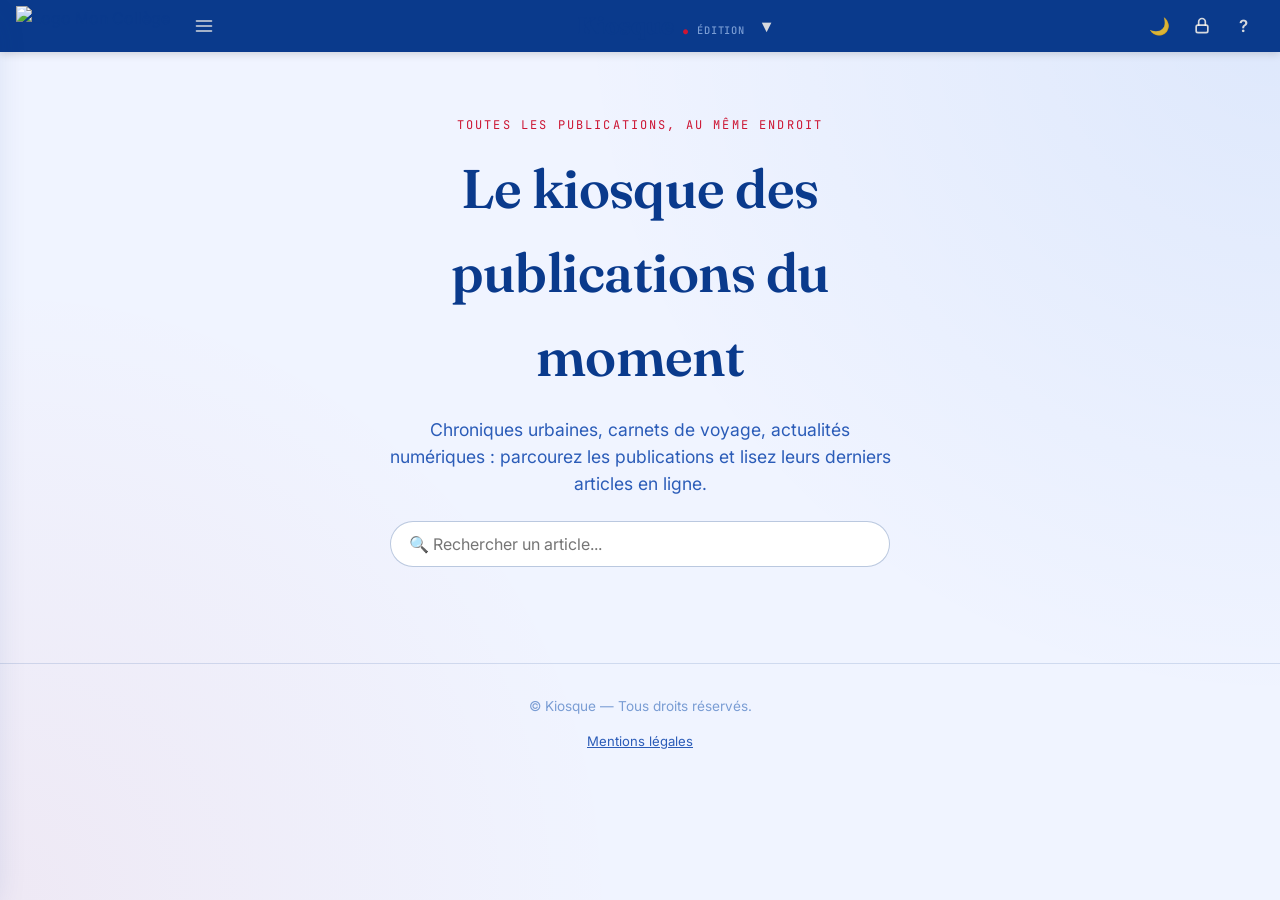
==== index.html @ 6151205d "Update index.html" ====
<!DOCTYPE html>
<html lang="fr">
<head>
  <meta charset="UTF-8">
  <meta name="viewport" content="width=device-width, initial-scale=1.0">
  <title>Kiosque — toutes les publications</title>
  <meta name="description" content="Le kiosque rassemble toutes les publications du moment, avec un espace de rédaction complet.">

  <!-- PWA Manifest (inline) -->
  <link rel="manifest" href="[data-uri]">
  <meta name="theme-color" content="#0A3A8C">
  <meta name="mobile-web-app-capable" content="yes">
  <meta name="apple-mobile-web-app-capable" content="yes">
  <meta name="apple-mobile-web-app-status-bar-style" content="black-translucent">
  <meta name="apple-mobile-web-app-title" content="Kiosque">
  <link rel="apple-touch-icon" href="data:image/svg+xml,<svg xmlns='http://www.w3.org/2000/svg' viewBox='0 0 180 180'><rect width='180' height='180' rx='30' fill='%230A3A8C'/><text y='125' x='90' font-size='100' text-anchor='middle'>📰</text></svg>">

  <!-- Quill (éditeur WYSIWYG) -->
  <script src="https://cdn.quilljs.com/1.3.7/quill.min.js"></script>
  <!-- Firebase -->
  <script src="https://www.gstatic.com/firebasejs/9.23.0/firebase-app-compat.js"></script>
  <script src="https://www.gstatic.com/firebasejs/9.23.0/firebase-firestore-compat.js"></script>

  <style>
    /* ===== STYLES COMPLETS (avec mode sombre) ===== */
    @import url('https://fonts.googleapis.com/css2?family=Fraunces:opsz,wght@9..144,400..700&family=Inter:wght@400;500;600;700&family=JetBrains+Mono:wght@400;500&display=swap');

    :root {
      --paper: #F0F4FF;
      --paper-light: #FFFFFF;
      --ink: #0A3A8C;
      --ink-soft: #2B5CB8;
      --ink-faint: #7A9DD4;
      --rust: #CC1533;
      --rust-dark: #A00F25;
      --gold: #0056D6;
      --green: #1A7A40;
      --lien-presse: #0A3A8C;
      --line: rgba(10,58,140,0.14);
      --line-strong: rgba(10,58,140,0.28);
      --shadow-color: rgba(10,58,140,0.15);
      --stamp-brouillon: #5A6A8A;
      --stamp-avalider: #C07000;
      --stamp-apublier: #0056D6;
      --stamp-enligne: #1A7A40;
      --stamp-horsligne: #7A9DD4;
      --stamp-asupprimer: #CC1533;
      --font-display: 'Fraunces','Georgia',serif;
      --font-body: 'Inter',-apple-system,'Segoe UI',sans-serif;
      --font-mono: 'JetBrains Mono','Courier New',monospace;
      --sp-1: 4px; --sp-2: 8px; --sp-3: 12px; --sp-4: 16px; --sp-5: 24px; --sp-6: 32px; --sp-7: 48px; --sp-8: 64px;
      --radius-s: 6px; --radius-m: 12px; --radius-l: 20px;
      --shadow-card: 0 2px 6px var(--shadow-color), 0 10px 24px -12px var(--shadow-color);
      --shadow-pop: 0 12px 32px -8px var(--shadow-color);
      --max-width: 1180px;
      --transition: 160ms ease;
      --maintenance-bg: #0A3A8C;
      --maintenance-color: #FFFFFF;
      --maintenance-font-size: 2rem;
      --maintenance-title: 'Kiosque — Maintenance';
      --maintenance-message: 'Le site est temporairement en maintenance. Revenez bientôt !';
    }

    /* Mode sombre automatique via media query */
    @media (prefers-color-scheme: dark) {
      :root:not(.mode-clair) {
        --paper: #1A1F2E;
        --paper-light: #242A3A;
        --ink: #E8EDF5;
        --ink-soft: #A0B0CC;
        --ink-faint: #6A7A94;
        --line: rgba(200,210,230,0.15);
        --line-strong: rgba(200,210,230,0.3);
        --shadow-color: rgba(0,0,0,0.4);
      }
    }
    /* Classes de bascule manuelle */
    .mode-clair { /* force le mode clair */ }
    .mode-sombre {
      --paper: #1A1F2E;
      --paper-light: #242A3A;
      --ink: #E8EDF5;
      --ink-soft: #A0B0CC;
      --ink-faint: #6A7A94;
      --line: rgba(200,210,230,0.15);
      --line-strong: rgba(200,210,230,0.3);
      --shadow-color: rgba(0,0,0,0.4);
    }

    /* ===== STYLES GÉNÉRAUX (inchangés) ===== */
    * { box-sizing: border-box; }
    html, body { margin:0; padding:0; }
    html { font-size:16px; scroll-behavior:smooth; }
    body {
      font-family: var(--font-body);
      background: var(--paper);
      color: var(--ink);
      line-height:1.55;
      -webkit-font-smoothing:antialiased;
      min-height:100vh;
      background-image: radial-gradient(circle at 100% 0%, rgba(0,86,214,0.08), transparent 45%),
                        radial-gradient(circle at 0% 100%, rgba(204,21,51,0.05), transparent 40%);
      background-attachment:fixed;
    }
    h1,h2,h3,h4 { font-family:var(--font-display); color:var(--ink); margin:0 0 var(--sp-3); font-weight:600; letter-spacing:-0.01em; }
    p { margin:0 0 var(--sp-3); }
    a { color:var(--rust); text-decoration:none; }
    a:hover { text-decoration:underline; }
    ul,ol { padding-left:1.2em; }
    img { max-width:100%; display:block; }
    button,input,textarea,select { font-family:inherit; font-size:1rem; color:inherit; }
    a:focus-visible, button:focus-visible, input:focus-visible, textarea:focus-visible, select:focus-visible, [tabindex]:focus-visible {
      outline:3px solid var(--gold);
      outline-offset:2px;
      border-radius:var(--radius-s);
    }
    @media (prefers-reduced-motion:reduce) {
      *, *::before, *::after { animation-duration:0.001ms !important; transition-duration:0.001ms !important; scroll-behavior:auto !important; }
    }
    .conteneur { max-width:var(--max-width); margin:0 auto; padding:0 var(--sp-5); }
    .visually-hidden { position:absolute !important; width:1px; height:1px; overflow:hidden; clip:rect(0 0 0 0); white-space:nowrap; }

    /* ===== EN-TÊTE ===== */
    .entete { border-bottom:1px solid var(--line); background:var(--paper-light); position:sticky; top:0; z-index:20; }
    .entete .conteneur { display:flex; align-items:center; justify-content:space-between; padding-top:var(--sp-4); padding-bottom:var(--sp-4); gap:var(--sp-4); }
    .logo { display:flex; align-items:baseline; gap:var(--sp-2); font-family:var(--font-display); font-size:1.5rem; font-weight:700; color:var(--ink); }
    .logo .logo-point { color:var(--rust); }
    .logo small { font-family:var(--font-mono); font-size:0.65rem; letter-spacing:0.08em; color:var(--ink-faint); text-transform:uppercase; font-weight:500; }
    .nav-public { display:flex; align-items:center; gap:var(--sp-5); }
    .nav-public a { color:var(--ink-soft); font-weight:500; font-size:0.95rem; }
    .nav-public a:hover { color:var(--rust); text-decoration:none; }

    /* ===== BOUTONS ===== */
    .btn {
      display:inline-flex; align-items:center; justify-content:center; gap:var(--sp-2);
      font-family:var(--font-body); font-weight:600; font-size:0.92rem;
      padding:10px 20px; border-radius:var(--radius-s); border:1px solid transparent;
      cursor:pointer; transition:transform var(--transition), box-shadow var(--transition), background var(--transition), color var(--transition);
      white-space:nowrap;
    }
    .btn:active { transform:translateY(1px); }
    .btn-primaire { background:var(--ink); color:var(--paper-light); }
    .btn-primaire:hover { background:#142036; box-shadow:var(--shadow-card); }
    .btn-accent { background:var(--rust); color:#fff; }
    .btn-accent:hover { background:var(--rust-dark); box-shadow:var(--shadow-card); }
    .btn-succes { background:var(--green); color:#fff; }
    .btn-succes:hover { filter:brightness(1.08); box-shadow:var(--shadow-card); }
    .btn-fantome { background:transparent; color:var(--ink); border-color:var(--line-strong); }
    .btn-fantome:hover { background:rgba(27,42,65,0.06); }
    .btn-danger { background:transparent; color:var(--rust); border-color:rgba(140,47,57,0.4); }
    .btn-danger:hover { background:rgba(140,47,57,0.08); }
    .btn-petit { padding:6px 14px; font-size:0.82rem; }
    .btn:disabled { opacity:0.5; cursor:not-allowed; }
    .btn-icone { padding:8px; border-radius:50%; background:transparent; border:1px solid var(--line-strong); color:var(--ink-soft); line-height:0; }
    .btn-icone:hover { background:rgba(27,42,65,0.06); }

    /* ===== TAMPONS STATUT ===== */
    .tampon {
      display:inline-flex; align-items:center; font-family:var(--font-body); font-size:0.78rem; font-weight:500;
      padding:3px 13px; border-radius:999px; border:1.5px solid currentColor;
      background:color-mix(in srgb, currentColor 8%, transparent); white-space:nowrap; line-height:1.4;
    }
    .tampon[data-statut="Brouillon"]   { color:var(--stamp-brouillon); }
    .tampon[data-statut="À valider"]   { color:var(--stamp-avalider); }
    .tampon[data-statut="À publier"]   { color:var(--stamp-apublier); }
    .tampon[data-statut="En ligne"]    { color:var(--stamp-enligne); }
    .tampon[data-statut="Hors ligne"]  { color:var(--stamp-horsligne); }
    .tampon[data-statut="À supprimer"] { color:var(--stamp-asupprimer); }

    /* ===== BANDEAU SUPÉRIEUR ===== */
    .barre-superieure {
      background:var(--ink);
      display:flex; align-items:center; justify-content:space-between;
      padding:6px var(--sp-4);
      position:sticky; top:0; z-index:300;
      box-shadow:0 2px 8px rgba(0,0,0,0.15);
    }
    .barre-superieure-gauche, .barre-superieure-centre, .barre-superieure-droite {
      display:flex; align-items:center; gap:2px;
    }
    .barre-superieure-centre { position:relative; }
    .icone-barre {
      background:transparent; border:none; color:rgba(251,246,236,0.85);
      width:40px; height:40px; display:inline-flex; align-items:center; justify-content:center;
      border-radius:var(--radius-s); cursor:pointer; font-size:1.05rem; font-weight:600; flex-shrink:0;
      transition:background var(--transition), color var(--transition);
    }
    .icone-barre:hover { background:rgba(251,246,236,0.14); color:#fff; }
    .icone-barre svg { width:20px; height:20px; stroke:currentColor; fill:none; stroke-width:2; stroke-linecap:round; stroke-linejoin:round; }

    .menu-deroulant-superieur {
      display:none;
      position:absolute; top:calc(100% + 8px); left:50%; transform:translateX(-50%);
      background:var(--paper-light); color:var(--ink);
      border-radius:var(--radius-m); box-shadow:var(--shadow-pop);
      border:1px solid var(--line); padding:var(--sp-2); min-width:230px; z-index:350;
    }
    .menu-deroulant-superieur.ouvert { display:block; }
    .menu-deroulant-superieur a, .menu-deroulant-superieur button {
      display:block; width:100%; text-align:left; background:none; border:none;
      padding:9px 12px; border-radius:var(--radius-s); font-size:0.88rem; font-weight:500;
      color:var(--ink); cursor:pointer; text-decoration:none;
    }
    .menu-deroulant-superieur a:hover, .menu-deroulant-superieur button:hover { background:rgba(27,42,65,0.06); text-decoration:none; }
    .menu-deroulant-superieur .separateur-menu { border-top:1px solid var(--line); margin:var(--sp-2) 4px; }
    .menu-deroulant-superieur[hidden] { display:none !important; }
    .panneau-aide-superieur { right:0; left:auto; transform:none; max-width:260px; }
    .panneau-aide-superieur p { margin:0; padding:8px 10px; font-size:0.85rem; color:var(--ink-soft); line-height:1.5; }
    .panneau-aide-superieur strong { color:var(--ink); }

    /* ===== PAGE ACCUEIL ===== */
    .hero { padding:var(--sp-8) 0 var(--sp-7); text-align:center; }
    .hero .eyebrow { font-family:var(--font-mono); font-size:0.75rem; letter-spacing:0.18em; text-transform:uppercase; color:var(--rust); margin-bottom:var(--sp-3); }
    .hero h1 { font-size:clamp(2.2rem,5vw,3.4rem); max-width:14ch; margin:0 auto var(--sp-4); }
    .hero p.lead { max-width:46ch; margin:0 auto; color:var(--ink-soft); font-size:1.1rem; }
    .recherche-accueil { margin-top:var(--sp-5); max-width:500px; margin-left:auto; margin-right:auto; }
    .recherche-accueil input {
      width:100%; padding:12px 18px; border-radius:999px; border:1.5px solid var(--line-strong);
      background:var(--paper-light); font-size:1rem; color:var(--ink);
    }

    /* ===== LISTE D'ARTICLES (grille 2 colonnes) ===== */
    .liste-articles-accueil {
      display:grid;
      grid-template-columns:1fr 1fr;
      gap:var(--sp-4);
      margin-bottom:var(--sp-5);
    }
    @media (max-width:768px) {
      .liste-articles-accueil {
        grid-template-columns:1fr;
        gap:var(--sp-3);
      }
    }
    .article-item-accueil {
      background:var(--paper-light);
      border:1px solid var(--line);
      border-radius:var(--radius-m);
      padding:var(--sp-4);
      display:flex;
      flex-direction:column;
      gap:var(--sp-3);
      transition:transform var(--transition), box-shadow var(--transition), border-color var(--transition);
      text-decoration:none;
      color:inherit;
    }
    .article-item-accueil:hover {
      transform:translateY(-2px);
      box-shadow:var(--shadow-card);
      border-color:var(--line-strong);
    }
    .article-item-accueil .article-image {
      width:100%;
      aspect-ratio:16/9;
      border-radius:var(--radius-s);
      overflow:hidden;
      background:var(--paper);
      display:flex;
      align-items:center;
      justify-content:center;
    }
    .article-item-accueil .article-image img {
      width:100%;
      height:100%;
      object-fit:cover;
      display:block;
    }
    .article-item-accueil .article-image:empty {
      display:none;
    }
    .article-item-accueil .article-info {
      flex:1;
    }
    .article-item-accueil .article-info .titre {
      font-family:var(--font-display);
      font-size:1.15rem;
      font-weight:600;
      margin:0 0 var(--sp-1);
      color:var(--ink);
    }
    .article-item-accueil .article-info .meta {
      font-size:0.82rem;
      color:var(--ink-faint);
      display:flex;
      flex-wrap:wrap;
      gap:var(--sp-2);
      margin-bottom:var(--sp-1);
    }
    .article-item-accueil .article-info .meta span {
      display:inline-block;
    }
    .article-item-accueil .article-info .extrait {
      color:var(--ink-soft);
      font-size:0.9rem;
      margin-top:var(--sp-1);
    }

    /* Pagination */
    .pagination-container {
      display:flex;
      align-items:center;
      justify-content:center;
      gap:var(--sp-3);
      flex-wrap:wrap;
      margin-top:var(--sp-5);
      padding:var(--sp-3) 0;
    }
    .pagination-container button {
      min-width:36px;
      height:36px;
      border:1px solid var(--line-strong);
      border-radius:var(--radius-s);
      background:transparent;
      color:var(--ink-soft);
      font-weight:500;
      cursor:pointer;
      transition:background var(--transition), color var(--transition), border-color var(--transition);
      font-size:0.9rem;
    }
    .pagination-container button:hover:not(:disabled) {
      background:var(--ink);
      color:var(--paper-light);
      border-color:var(--ink);
    }
    .pagination-container button.actif {
      background:var(--ink);
      color:var(--paper-light);
      border-color:var(--ink);
    }
    .pagination-container button:disabled {
      opacity:0.4;
      cursor:not-allowed;
    }

    /* ===== PAGE ARTICLE ===== */
    .page-article {
      padding:var(--sp-7) 0;
    }
    .page-article .fil-ariane {
      font-family:var(--font-mono);
      font-size:0.78rem;
      color:var(--ink-faint);
      margin-bottom:var(--sp-5);
    }
    .page-article .fil-ariane a {
      color:var(--ink-soft);
    }
    .page-article .article-detail {
      background:var(--paper-light);
      border:1px solid var(--line);
      border-radius:var(--radius-l);
      padding:var(--sp-7);
    }
    .page-article .article-detail h1 {
      font-size:clamp(2rem,4vw,2.8rem);
      margin-bottom:var(--sp-3);
    }
    .page-article .article-detail .meta-detail {
      font-family:var(--font-mono);
      font-size:0.85rem;
      color:var(--ink-faint);
      margin-bottom:var(--sp-4);
    }
    .page-article .article-detail .illustration {
      margin-bottom:var(--sp-5);
      border-radius:var(--radius-m);
      overflow:hidden;
      border:1px solid var(--line);
    }
    .page-article .article-detail .illustration img {
      width:100%;
      display:block;
    }
    .page-article .article-detail .resume {
      font-style:italic;
      color:var(--ink-soft);
      border-left:3px solid var(--gold);
      padding-left:var(--sp-3);
      margin:0 0 var(--sp-5);
      font-size:1.1rem;
    }
    .page-article .article-detail .contenu {
      color:var(--ink);
    }
    .page-article .article-detail .contenu p {
      margin:0 0 var(--sp-3);
    }
    .page-article .article-detail .contenu img {
      max-width:100%;
      border-radius:var(--radius-s);
      margin:var(--sp-3) 0;
    }
    .page-article .article-detail .pieces {
      margin-top:var(--sp-5);
      display:flex;
      flex-wrap:wrap;
      gap:var(--sp-2);
    }
    .page-article .article-detail .pieces a {
      display:inline-flex;
      align-items:center;
      gap:6px;
      font-size:0.85rem;
      padding:6px 14px;
      border:1px solid var(--line-strong);
      border-radius:var(--radius-s);
      color:var(--ink-soft);
      text-decoration:none;
    }
    .page-article .article-detail .pieces a:hover {
      border-color:var(--ink);
      color:var(--ink);
      background:rgba(27,42,65,0.04);
    }
    .page-article .btn-retour {
      margin-bottom:var(--sp-5);
    }

    /* Auteur info dans l'article */
    .auteur-info {
      display:flex; align-items:center; gap:var(--sp-3); margin-bottom:var(--sp-4);
    }
    .auteur-info img {
      width:40px; height:40px; border-radius:50%; object-fit:cover; border:2px solid var(--line-strong);
    }
    .auteur-info .nom { font-weight:600; }
    .auteur-info .bio { font-size:0.85rem; color:var(--ink-soft); }

    /* ===== PAGE BLOG (liste d'articles avec liens vers page article) ===== */
    .entete-blog { padding:var(--sp-7) 0 var(--sp-6); border-bottom:1px solid var(--line); }
    .fil-ariane { font-family:var(--font-mono); font-size:0.78rem; color:var(--ink-faint); margin-bottom:var(--sp-4); }
    .fil-ariane a { color:var(--ink-soft); }
    .entete-blog h1 { font-size:clamp(1.8rem,4vw,2.6rem); margin-bottom:var(--sp-2); }
    .entete-blog .desc-blog { color:var(--ink-soft); max-width:60ch; font-size:1.05rem; }
    .barre-outils-blog {
      display:flex; align-items:center; justify-content:space-between; gap:var(--sp-4);
      flex-wrap:wrap; padding:var(--sp-5) 0;
    }
    .barre-filtres { display:flex; flex-wrap:wrap; gap:var(--sp-2); }
    .filtre-puce {
      font-family:var(--font-mono); font-size:0.78rem; padding:7px 14px; border-radius:999px;
      border:1.5px solid var(--line-strong); background:transparent; cursor:pointer; color:var(--ink-soft);
      transition:background var(--transition), color var(--transition), border-color var(--transition);
    }
    .filtre-puce:hover { border-color:var(--ink); }
    .filtre-puce.actif { background:var(--ink); color:var(--paper-light); border-color:var(--ink); }

    .liste-articles-blog {
      display:grid;
      grid-template-columns:1fr 1fr;
      gap:var(--sp-4);
      margin-bottom:var(--sp-5);
    }
    @media (max-width:768px) {
      .liste-articles-blog {
        grid-template-columns:1fr;
        gap:var(--sp-3);
      }
    }
    .article-blog-card {
      background:var(--paper-light);
      border:1px solid var(--line);
      border-radius:var(--radius-m);
      padding:var(--sp-4);
      display:flex;
      flex-direction:column;
      gap:var(--sp-3);
      transition:transform var(--transition), box-shadow var(--transition), border-color var(--transition);
      text-decoration:none;
      color:inherit;
    }
    .article-blog-card:hover {
      transform:translateY(-2px);
      box-shadow:var(--shadow-card);
      border-color:var(--line-strong);
    }
    .article-blog-card .article-image {
      width:100%;
      aspect-ratio:16/9;
      border-radius:var(--radius-s);
      overflow:hidden;
      background:var(--paper);
    }
    .article-blog-card .article-image img {
      width:100%;
      height:100%;
      object-fit:cover;
      display:block;
    }
    .article-blog-card .article-image:empty {
      display:none;
    }
    .article-blog-card .article-info .titre {
      font-family:var(--font-display);
      font-size:1.15rem;
      font-weight:600;
      margin:0 0 var(--sp-1);
      color:var(--ink);
    }
    .article-blog-card .article-info .meta {
      font-size:0.82rem;
      color:var(--ink-faint);
      display:flex;
      flex-wrap:wrap;
      gap:var(--sp-2);
    }
    .article-blog-card .article-info .meta span {
      display:inline-block;
    }
    .article-blog-card .article-info .extrait {
      color:var(--ink-soft);
      font-size:0.9rem;
      margin-top:var(--sp-1);
    }

    /* ===== VOLET LATÉRAL ===== */
    .volet-lateral {
      position:fixed; top:0; left:0; width:320px; max-width:80vw; height:100%;
      background:var(--paper-light); box-shadow:var(--shadow-pop);
      transform:translateX(-100%); transition:transform 0.3s ease;
      z-index:500; padding:var(--sp-6) var(--sp-5); overflow-y:auto;
    }
    .volet-lateral.ouvert { transform:translateX(0); }
    .volet-lateral .fermer-volet { background:none; border:none; font-size:1.8rem; position:absolute; top:var(--sp-3); right:var(--sp-3); cursor:pointer; color:var(--ink-faint); }
    .volet-lateral .fermer-volet:hover { color:var(--ink); }
    .volet-lateral h2 { margin-bottom:var(--sp-5); }
    .volet-lateral .liste-rubriques { list-style:none; padding:0; margin:0; }
    .volet-lateral .liste-rubriques li { margin-bottom:var(--sp-4); }
    .volet-lateral .liste-rubriques .nom-rubrique { font-weight:600; font-family:var(--font-display); font-size:1.1rem; margin-bottom:var(--sp-2); }
    .volet-lateral .liste-rubriques .sous-liste { list-style:none; padding-left:var(--sp-3); }
    .volet-lateral .liste-rubriques .sous-liste li { padding:var(--sp-2) 0; border-bottom:1px solid var(--line); }
    .volet-lateral .liste-rubriques .sous-liste li:last-child { border-bottom:none; }
    .volet-lateral .liste-rubriques .sous-liste a { color:var(--ink-soft); }
    .volet-lateral .liste-rubriques .sous-liste a:hover { color:var(--rust); text-decoration:none; }
    .volet-lateral .aucune-pub { color:var(--ink-faint); font-style:italic; }
    .fond-volet { position:fixed; inset:0; background:rgba(0,0,0,0.3); z-index:499; display:none; }
    .fond-volet.visible { display:block; }

    /* ===== LOGIN ===== */
    .scene-connexion { min-height:100vh; display:flex; align-items:center; justify-content:center; padding:var(--sp-5); }
    .carte-pass {
      width:100%; max-width:420px; background:var(--paper-light); border:1px solid var(--line);
      border-radius:var(--radius-l); padding:var(--sp-7) var(--sp-6); box-shadow:var(--shadow-pop); position:relative;
    }
    .carte-pass .logo { justify-content:center; margin-bottom:var(--sp-2); }
    .carte-pass .sous-titre { text-align:center; color:var(--ink-soft); font-size:0.92rem; margin-bottom:var(--sp-6); }
    .champ { margin-bottom:var(--sp-4); }
    .champ label { display:block; font-size:0.82rem; font-weight:600; margin-bottom:var(--sp-2); color:var(--ink-soft); }
    .champ input, .champ textarea, .champ select {
      width:100%; padding:11px 14px; border:1.5px solid var(--line-strong); border-radius:var(--radius-s);
      background:#fff; transition:border-color var(--transition);
    }
    .champ input:focus, .champ textarea:focus, .champ select:focus { border-color:var(--gold); }
    .champ-aide { font-size:0.78rem; color:var(--ink-faint); margin-top:var(--sp-1); }
    .carte-pass .btn { width:100%; margin-top:var(--sp-2); }
    .message-erreur {
      background:rgba(140,47,57,0.08); border:1px solid rgba(140,47,57,0.35);
      color:var(--rust-dark); border-radius:var(--radius-s); padding:var(--sp-3) var(--sp-4);
      font-size:0.88rem; margin-bottom:var(--sp-4); display:none;
    }
    .message-erreur.visible { display:block; }

    /* ===== ADMIN ===== */
    .app-admin { display:grid; grid-template-columns:240px 1fr; min-height:100vh; }
    .barre-laterale {
      background:var(--ink); color:var(--paper-light); padding:var(--sp-5) var(--sp-4);
      display:flex; flex-direction:column; position:sticky; top:52px; height:calc(100vh - 52px);
    }
    .barre-laterale .logo { color:var(--paper-light); margin-bottom:var(--sp-7); }
    .barre-laterale .logo .logo-point { color:var(--gold); }
    .nav-admin {
      display:flex; flex-direction:column; gap:var(--sp-1); flex-grow:1;
    }
    .nav-admin button {
      display:flex; align-items:center; gap:var(--sp-3); text-align:left;
      background:transparent; border:none; color:rgba(251,246,236,0.75);
      padding:11px var(--sp-3); border-radius:var(--radius-s); font-size:0.92rem; font-weight:500;
      cursor:pointer; transition:background var(--transition), color var(--transition);
    }
    .nav-admin button:hover { background:rgba(251,246,236,0.08); color:#fff; }
    .nav-admin button.actif { background:rgba(176,141,87,0.18); color:var(--gold); }
    .nav-admin .puce { font-family:var(--font-mono); opacity:0.7; font-size:0.8rem; }
    .utilisateur-courant {
      border-top:1px solid rgba(251,246,236,0.15); padding-top:var(--sp-4); margin-top:var(--sp-4);
    }
    .utilisateur-courant .nom { font-weight:600; font-size:0.9rem; }
    .utilisateur-courant .role { font-family:var(--font-mono); font-size:0.72rem; color:var(--gold); text-transform:uppercase; letter-spacing:0.05em; }
    .utilisateur-courant button {
      margin-top:var(--sp-3); width:100%; background:transparent; border:1px solid rgba(251,246,236,0.25);
      color:rgba(251,246,236,0.85); padding:8px; border-radius:var(--radius-s); cursor:pointer; font-size:0.82rem;
      transition:background var(--transition);
    }
    .utilisateur-courant button:hover { background:rgba(251,246,236,0.1); }

    .contenu-admin { padding:var(--sp-6) var(--sp-7); max-width:1180px; }
    .entete-vue { display:flex; align-items:flex-start; justify-content:space-between; gap:var(--sp-4); margin-bottom:var(--sp-6); flex-wrap:wrap; }
    .entete-vue .eyebrow { font-family:var(--font-mono); font-size:0.72rem; letter-spacing:0.12em; text-transform:uppercase; color:var(--rust); }
    .entete-vue h1 { margin-bottom:var(--sp-1); }
    .entete-vue .sous-titre { color:var(--ink-soft); margin:0; }
    .vue-admin { display:none; }
    .vue-admin.actif { display:block; }

    .grille-stats { display:grid; grid-template-columns:repeat(4,1fr); gap:var(--sp-4); margin-bottom:var(--sp-6); }
    .carte-stat {
      background:var(--paper-light); border:1px solid var(--line); border-left:4px solid var(--ink);
      border-radius:var(--radius-m); padding:var(--sp-5);
    }
    .carte-stat:nth-child(1) { border-left-color:var(--ink); }
    .carte-stat:nth-child(2) { border-left-color:var(--rust); }
    .carte-stat:nth-child(3) { border-left-color:var(--stamp-brouillon); }
    .carte-stat:nth-child(4) { border-left-color:var(--green); }
    .carte-stat .valeur { font-family:var(--font-display); font-size:2.4rem; font-weight:700; line-height:1; }
    .carte-stat .libelle { font-size:0.85rem; color:var(--ink-soft); margin-top:var(--sp-2); }

    .grille-actions {
      display:grid; grid-template-columns:repeat(auto-fit, minmax(150px,1fr)); gap:var(--sp-3); margin-bottom:var(--sp-7);
    }
    .action-rapide {
      background:var(--paper-light); border:1px solid var(--line); border-radius:var(--radius-m);
      padding:var(--sp-4); display:flex; flex-direction:column; align-items:flex-start; gap:var(--sp-2);
      cursor:pointer; text-align:left; transition:transform var(--transition), box-shadow var(--transition), border-color var(--transition);
    }
    .action-rapide:hover { transform:translateY(-2px); box-shadow:var(--shadow-card); border-color:var(--gold); }
    .action-rapide .icone { font-size:1.4rem; }
    .action-rapide .libelle { font-weight:600; font-size:0.9rem; }

    .carte { background:var(--paper-light); border:1px solid var(--line); border-radius:var(--radius-m); padding:var(--sp-5); margin-bottom:var(--sp-5); }
    .carte-entete { display:flex; align-items:center; justify-content:space-between; gap:var(--sp-3); margin-bottom:var(--sp-4); flex-wrap:wrap; }
    .carte-entete h2 { margin:0; font-size:1.2rem; }

    .table-wrapper { overflow-x:auto; }
    table.table-donnees { width:100%; border-collapse:collapse; font-size:0.9rem; }
    table.table-donnees th {
      text-align:left; font-family:var(--font-mono); font-size:0.72rem; letter-spacing:0.06em; text-transform:uppercase;
      color:var(--ink-faint); padding:var(--sp-2) var(--sp-3); border-bottom:2px solid var(--ink);
    }
    table.table-donnees td { padding:var(--sp-3) var(--sp-3); border-bottom:1px solid var(--line); vertical-align:middle; }
    table.table-donnees tbody tr:hover { background:rgba(27,42,65,0.035); }
    .titre-cellule { font-weight:600; color:var(--ink); }
    .meta-cellule { font-family:var(--font-mono); font-size:0.78rem; color:var(--ink-faint); }
    .actions-cellule { display:flex; gap:var(--sp-1); justify-content:flex-end; flex-wrap:wrap; }
    .badge-role { display:inline-block; padding:3px 10px; border-radius:999px; font-size:0.74rem; font-weight:600; font-family:var(--font-mono); text-transform:uppercase; letter-spacing:0.04em; }
    .badge-role.role-admin { background:rgba(140,47,57,0.12); color:var(--rust-dark); }
    .badge-role.role-redacteur { background:rgba(63,107,79,0.12); color:var(--green); }
    .etiquette-vous { font-size:0.72rem; color:var(--ink-faint); font-style:italic; }

    .liste-blogs-admin { display:grid; gap:var(--sp-3); }
    .ligne-blog-admin {
      display:flex; align-items:center; justify-content:space-between; gap:var(--sp-4);
      padding:var(--sp-4); border:1px solid var(--line); border-radius:var(--radius-m); background:#fff; flex-wrap:wrap;
    }
    .ligne-blog-admin .infos h3 { margin-bottom:2px; font-size:1.05rem; }
    .ligne-blog-admin .infos p { margin:0; color:var(--ink-soft); font-size:0.88rem; }
    .ligne-blog-admin .infos .meta-cellule { margin-top:4px; display:block; }

    .barre-filtres-et-onglets {
      display:flex; align-items:flex-start; justify-content:space-between; gap:var(--sp-4); flex-wrap:wrap; margin-bottom:var(--sp-4);
    }
    #filtres-statut-articles {
      display:flex; flex-direction:column; gap:0; border:1.5px solid var(--line-strong);
      border-radius:var(--radius-m); overflow:hidden; max-width:280px; margin-bottom:0;
    }
    #filtres-statut-articles .filtre-puce {
      border:none; border-bottom:1px solid var(--line); border-radius:0; text-align:left;
      background:transparent; padding:10px 14px; width:100%;
    }
    #filtres-statut-articles .filtre-puce:last-child { border-bottom:none; }
    #filtres-statut-articles .filtre-puce:hover { background:rgba(27,42,65,0.05); border-color:var(--line); }
    #filtres-statut-articles .filtre-puce.actif { background:var(--ink); color:var(--paper-light); border-color:var(--ink); }

    .liste-articles-admin { display:flex; flex-direction:column; gap:var(--sp-3); }
    .carte-article-admin {
      background:var(--paper-light);
      border:1px solid var(--line); border-radius:var(--radius-m); padding:var(--sp-4) var(--sp-5);
    }
    .entete-carte-article-admin {
      display:flex; align-items:flex-start; justify-content:space-between; gap:var(--sp-3); margin-bottom:var(--sp-1);
    }
    .titre-article-admin {
      background:none; border:none; padding:0; font-family:var(--font-display); font-size:1.1rem; font-weight:600;
      color:var(--rust); cursor:pointer; text-align:left; line-height:1.3;
    }
    .titre-article-admin:hover { text-decoration:underline; }
    .meta-article-admin {
      font-family:var(--font-mono); font-size:0.76rem; color:var(--ink-faint);
      display:flex; gap:var(--sp-3); flex-wrap:wrap; align-items:center; margin-bottom:var(--sp-2);
    }
    .resume-article-admin { color:var(--ink-soft); font-size:0.9rem; margin:0 0 var(--sp-3); display:none; }
    .carte-article-admin.vue-detaillee .resume-article-admin { display:block; }
    .pied-carte-article-admin {
      display:flex; align-items:center; justify-content:space-between; gap:var(--sp-3); flex-wrap:wrap;
      padding-top:var(--sp-3); border-top:1px solid var(--line);
    }
    .pied-carte-article-admin .select-statut {
      font-size:0.8rem; padding:6px 10px; border-radius:var(--radius-s); border:1.5px solid var(--line-strong); background:#fff;
    }

    /* Recherche admin articles */
    .recherche-admin {
      display:flex; gap:var(--sp-3); flex-wrap:wrap; margin-bottom:var(--sp-4);
    }
    .recherche-admin input {
      flex:1; min-width:200px; padding:10px 14px; border-radius:var(--radius-s);
      border:1.5px solid var(--line-strong); background:var(--paper-light);
    }

    .barre-actions-detail {
      display:flex; align-items:center; gap:var(--sp-2); margin:var(--sp-4) 0 var(--sp-5); flex-wrap:wrap;
    }
    .barre-actions-detail .pousser-droite { margin-left:auto; }
    .menu-action { position:relative; }
    .menu-action-liste {
      display:none; position:absolute; top:calc(100% + 6px); left:0; min-width:230px;
      background:#fff; border:1px solid var(--line-strong); border-radius:var(--radius-m);
      box-shadow:var(--shadow-pop); padding:var(--sp-2); z-index:50;
    }
    .menu-action.ouvert .menu-action-liste { display:block; }
    .menu-action-liste button {
      display:block; width:100%; text-align:left; background:none; border:none;
      padding:8px 10px; border-radius:var(--radius-s); font-size:0.86rem; color:var(--ink); cursor:pointer;
    }
    .menu-action-liste button:hover { background:rgba(27,42,65,0.06); }
    .menu-action-liste button.action-danger { color:var(--rust); }
    .menu-action-liste .etiquette-menu { font-family:var(--font-mono); font-size:0.68rem; text-transform:uppercase; letter-spacing:0.05em; color:var(--ink-faint); padding:6px 10px 2px; }
    .menu-action-liste .separateur-menu { border-top:1px solid var(--line); margin:var(--sp-2) 0; }

    .carte-detail-article {
      background:var(--paper-light); border:1px solid var(--line); border-radius:var(--radius-l); padding:var(--sp-6);
    }
    .entete-detail-article {
      display:flex; align-items:flex-start; justify-content:space-between; gap:var(--sp-4); margin-bottom:var(--sp-2);
    }
    .entete-detail-article h1 { margin:0; font-size:1.7rem; }
    .meta-detail-article { font-family:var(--font-mono); font-size:0.8rem; color:var(--ink-faint); margin-bottom:var(--sp-4); }
    .detail-illustration { margin-bottom:var(--sp-4); border-radius:var(--radius-m); overflow:hidden; border:1px solid var(--line); }
    .detail-illustration img { width:100%; display:block; }
    .detail-resume { font-style:italic; color:var(--ink-soft); border-left:3px solid var(--gold); padding-left:var(--sp-3); margin:0 0 var(--sp-4); }
    .detail-contenu { color:var(--ink); }
    .detail-contenu img { max-width:100%; border-radius:var(--radius-s); margin:var(--sp-3) 0; }
    .detail-contenu p { margin:0 0 var(--sp-3); }

    /* ===== MODALES ===== */
    .fond-modale {
      position:fixed; inset:0; background:rgba(27,42,65,0.55); backdrop-filter:blur(2px);
      display:none; align-items:center; justify-content:center; padding:var(--sp-5); z-index:100;
    }
    .fond-modale.visible { display:flex; }
    .modale {
      background:var(--paper-light); border-radius:var(--radius-l); box-shadow:var(--shadow-pop);
      width:100%; max-width:540px; max-height:90vh; overflow-y:auto; padding:var(--sp-6); position:relative;
    }
    .modale.modale-large { max-width:880px; }
    .modale-entete {
      display:flex; align-items:flex-start; justify-content:space-between; margin-bottom:var(--sp-5); gap:var(--sp-3);
    }
    .modale-entete h2 { margin:0; }
    .fermer-modale {
      background:transparent; border:none; font-size:1.4rem; line-height:1;
      cursor:pointer; color:var(--ink-faint); padding:4px 8px; border-radius:var(--radius-s);
    }
    .fermer-modale:hover { color:var(--ink); background:rgba(27,42,65,0.06); }
    .modale-pied {
      display:flex; justify-content:flex-end; gap:var(--sp-2);
      margin-top:var(--sp-5); padding-top:var(--sp-4); border-top:1px solid var(--line); flex-wrap:wrap;
    }
    .modale-pied .pousser-gauche { margin-right:auto; }

    .editeur-meta {
      display:flex; flex-wrap:wrap; gap:var(--sp-4); align-items:flex-end;
      margin-bottom:var(--sp-5); padding-bottom:var(--sp-4); border-bottom:1px dashed var(--line-strong);
    }
    .editeur-meta .champ { flex:1 1 220px; margin-bottom:0; }
    .editeur-meta .auteur-affiche { font-size:0.85rem; color:var(--ink-faint); padding-bottom:11px; }
    .editeur-meta .auteur-affiche strong { color:var(--ink-soft); }

    .section-editeur {
      background:var(--paper-light); border:1px solid var(--line); border-radius:var(--radius-m);
      padding:var(--sp-5); margin-bottom:var(--sp-5);
    }
    .section-editeur:last-child { margin-bottom:0; }
    .section-editeur-titre { font-family:var(--font-display); font-size:1.05rem; margin-bottom:var(--sp-4); display:flex; align-items:center; gap:var(--sp-2); }
    .section-editeur-titre .bulle-aide {
      width:18px; height:18px; border-radius:50%; border:1.5px solid var(--line-strong);
      color:var(--ink-faint); font-size:0.7rem; display:inline-flex; align-items:center; justify-content:center;
      cursor:help; font-family:var(--font-body); flex-shrink:0;
    }
    .compteur-caracteres { text-align:right; font-family:var(--font-mono); font-size:0.74rem; color:var(--ink-faint); margin:var(--sp-2) 0 0; }
    .compteur-caracteres.alerte { color:var(--rust); }

    .zone-depot {
      border:2px dashed var(--line-strong); border-radius:var(--radius-m); background:var(--paper);
      padding:var(--sp-6) var(--sp-4); text-align:center; cursor:pointer;
      transition:border-color var(--transition), background var(--transition);
    }
    .zone-depot:hover, .zone-depot.survol { border-color:var(--gold); background:rgba(176,141,87,0.08); }
    .zone-depot .icone-depot { font-size:1.6rem; margin-bottom:var(--sp-2); color:var(--ink-faint); }
    .zone-depot p { margin:0 0 var(--sp-3); color:var(--ink-soft); }
    .zone-depot .limites-depot { font-size:0.78rem; color:var(--ink-faint); margin:var(--sp-2) 0 0; }
    .zone-depot input[type="file"] { display:none; }

    .previsualisation-image {
      position:relative; display:inline-block; max-width:100%;
    }
    .previsualisation-image img { max-width:100%; max-height:220px; border-radius:var(--radius-m); border:1px solid var(--line); display:block; }
    .previsualisation-image .btn-retirer-image {
      position:absolute; top:-10px; right:-10px; width:28px; height:28px; border-radius:50%;
      background:var(--rust); color:#fff; border:2px solid var(--paper-light);
      cursor:pointer; font-size:0.95rem; line-height:1; display:flex; align-items:center; justify-content:center;
    }
    .previsualisation-image .btn-retirer-image:hover { background:var(--rust-dark); }

    .liste-pieces-jointes { list-style:none; margin:var(--sp-4) 0 0; padding:0; display:flex; flex-direction:column; gap:var(--sp-2); }
    .piece-jointe {
      display:flex; align-items:center; gap:var(--sp-3); padding:var(--sp-2) var(--sp-3);
      background:var(--paper); border:1px solid var(--line); border-radius:var(--radius-s); font-size:0.88rem;
    }
    .piece-jointe .icone-fichier { color:var(--ink-faint); flex-shrink:0; }
    .piece-jointe .nom-fichier { font-weight:600; color:var(--ink); flex-grow:1; overflow:hidden; text-overflow:ellipsis; white-space:nowrap; }
    .piece-jointe .taille-fichier { font-family:var(--font-mono); font-size:0.74rem; color:var(--ink-faint); flex-shrink:0; }
    .piece-jointe .btn-retirer-fichier {
      background:transparent; border:none; color:var(--rust); cursor:pointer;
      font-size:1rem; padding:2px 6px; border-radius:var(--radius-s); flex-shrink:0;
    }
    .piece-jointe .btn-retirer-fichier:hover { background:rgba(140,47,57,0.08); }

    #editeur-riche-conteneur .ql-toolbar.ql-snow {
      border:1px solid var(--line-strong); border-bottom:none;
      border-radius:var(--radius-s) var(--radius-s) 0 0; background:var(--paper);
    }
    #editeur-riche-conteneur .ql-container.ql-snow {
      border:1px solid var(--line-strong); border-radius:0 0 var(--radius-s) var(--radius-s);
      font-family:var(--font-body); font-size:1rem; background:#fff;
    }
    #editeur-riche-conteneur .ql-editor { min-height:240px; line-height:1.6; }
    #editeur-riche-conteneur .ql-editor.ql-blank::before { color:var(--ink-faint); font-style:normal; }

    .apercu-vide { color:var(--ink-faint); font-style:italic; }
    .indicateur-sauvegarde {
      font-family:var(--font-mono); font-size:0.72rem; color:var(--green);
      display:inline-flex; align-items:center; gap:6px; opacity:0; transition:opacity var(--transition);
    }
    .indicateur-sauvegarde.visible { opacity:1; }
    .indicateur-sauvegarde::before { content:''; width:6px; height:6px; border-radius:50%; background:var(--green); }

    .page { display:none; }
    .page.page-actif { display:block; }

    footer.pied-site {
      border-top:1px solid var(--line); padding:var(--sp-6) 0; text-align:center; color:var(--ink-faint); font-size:0.85rem;
    }
    .btn-lien-pied {
      background:transparent; border:none; color:var(--ink-soft); font-size:0.82rem;
      cursor:pointer; text-decoration:underline; padding:4px 8px; border-radius:var(--radius-s);
      transition:color var(--transition);
    }
    .btn-lien-pied:hover { color:var(--rust); }

    /* ===== MODE MAINTENANCE ===== */
    .mode-maintenance-banner {
      display:none;
      text-align:center;
      padding:var(--sp-8) var(--sp-5);
      background:var(--maintenance-bg);
      color:var(--maintenance-color);
      font-size:var(--maintenance-font-size);
      min-height:60vh;
      border-radius:var(--radius-l);
      margin:var(--sp-5) auto;
      max-width:800px;
    }
    .mode-maintenance-banner.visible { display:block; }
    .mode-maintenance-banner h1 { font-size:2.5em; color:inherit; font-family:var(--font-display); }
    .mode-maintenance-banner p { font-size:1.2em; opacity:0.85; }
    .mode-maintenance-banner .btn {
      margin-top:var(--sp-5);
      background:var(--maintenance-color);
      color:var(--maintenance-bg);
      border-color:var(--maintenance-color);
    }
    .mode-maintenance-banner .btn:hover {
      background:transparent;
      color:var(--maintenance-color);
    }

    /* ===== RESPONSIVE ===== */
    @media (max-width:980px) {
      .app-admin { grid-template-columns:1fr; }
      .barre-laterale { position:static; height:auto; flex-direction:row; align-items:center; flex-wrap:wrap; padding:var(--sp-3) var(--sp-4); }
      .barre-laterale .logo { margin-bottom:0; }
      .nav-admin { flex-direction:row; flex-wrap:wrap; flex-grow:1; }
      .utilisateur-courant { border-top:none; margin-top:0; margin-left:auto; display:flex; align-items:center; gap:var(--sp-3); }
      .utilisateur-courant button { margin-top:0; width:auto; }
      .contenu-admin { padding:var(--sp-5) var(--sp-4); }
      .grille-stats { grid-template-columns:repeat(2,1fr); }
    }
    @media (max-width:640px) {
      .conteneur { padding:0 var(--sp-4); }
      .grille-stats { grid-template-columns:1fr 1fr; gap:var(--sp-3); }
      .carte-stat .valeur { font-size:1.8rem; }
      .entete-vue { flex-direction:column; }
      .nav-public { gap:var(--sp-3); }
      .nav-public a { font-size:0.85rem; }
      .ligne-blog-admin { flex-direction:column; align-items:stretch; }
      .ligne-blog-admin .actions-cellule { justify-content:flex-start; }
      table.table-donnees { font-size:0.82rem; }
      .barre-laterale { flex-direction:column; align-items:stretch; }
      .nav-admin { flex-direction:column; }
      .utilisateur-courant { margin-left:0; flex-direction:column; align-items:stretch; }
      .modale { padding:var(--sp-5); }
      .editeur-meta { flex-direction:column; align-items:stretch; }
      #filtres-statut-articles { max-width:none; }
      .pied-carte-article-admin { flex-direction:column; align-items:stretch; }
      .pied-carte-article-admin .actions-cellule { justify-content:flex-start; }
      .barre-actions-detail .pousser-droite { margin-left:0; width:100%; }
      .carte-detail-article { padding:var(--sp-5); }
      .entete-detail-article { flex-direction:column; }
      .volet-lateral { width:280px; }
    }
    @media (max-width:420px) {
      .grille-stats { grid-template-columns:1fr; }
      .hero h1 { font-size:1.9rem; }
    }
    @media (max-width:768px) {
      .hero { padding:var(--sp-6) 0 var(--sp-5); }
      .hero h1 { font-size:clamp(1.7rem,7vw,2.4rem); max-width:20ch; }
      .hero p.lead { font-size:1rem; max-width:100%; }
      .entete-blog { padding:var(--sp-5) 0 var(--sp-4); }
      .entete-blog h1 { font-size:clamp(1.5rem,6vw,2rem); }
      .entete-blog .desc-blog { font-size:0.97rem; }
      .barre-outils-blog { flex-direction:column; align-items:flex-start; gap:var(--sp-3); padding:var(--sp-4) 0; }
      .barre-filtres { display:flex; flex-wrap:nowrap; overflow-x:auto; -webkit-overflow-scrolling:touch; gap:var(--sp-2); padding-bottom:4px; scrollbar-width:none; width:100%; }
      .barre-filtres::-webkit-scrollbar { display:none; }
      .filtre-puce { white-space:nowrap; flex-shrink:0; }
      .mode-maintenance-banner { padding:var(--sp-6) var(--sp-4); }
      .page-article .article-detail { padding:var(--sp-5); }
    }

    /* ===== QUILL CSS (inchangé) ===== */
    .ql-container {
      box-sizing:border-box;
      font-family:Helvetica,Arial,sans-serif;
      font-size:13px;
      height:100%;
      margin:0;
      position:relative;
    }
    .ql-container.ql-disabled .ql-tooltip { visibility:hidden; }
    .ql-container.ql-disabled .ql-editor ul[data-checked] > li::before { pointer-events:none; }
    .ql-clipboard { left:-100000px; height:1px; overflow-y:hidden; position:absolute; top:50%; }
    .ql-clipboard p { margin:0; padding:0; }
    .ql-editor {
      box-sizing:border-box;
      line-height:1.42;
      height:100%;
      outline:none;
      overflow-y:auto;
      padding:12px 15px;
      tab-size:4;
      -moz-tab-size:4;
      text-align:left;
      white-space:pre-wrap;
      word-wrap:break-word;
    }
    .ql-editor > * { cursor:text; }
    .ql-editor p, .ql-editor ol, .ql-editor ul, .ql-editor pre, .ql-editor blockquote,
    .ql-editor h1, .ql-editor h2, .ql-editor h3, .ql-editor h4, .ql-editor h5, .ql-editor h6 {
      margin:0; padding:0; counter-reset:list-1 list-2 list-3 list-4 list-5 list-6 list-7 list-8 list-9;
    }
    .ql-editor ol, .ql-editor ul { padding-left:1.5em; }
    .ql-editor ol > li, .ql-editor ul > li { list-style-type:none; }
    .ql-editor ul > li::before { content:'\2022'; }
    .ql-editor ul[data-checked=true], .ql-editor ul[data-checked=false] { pointer-events:none; }
    .ql-editor ul[data-checked=true] > li *, .ql-editor ul[data-checked=false] > li * { pointer-events:all; }
    .ql-editor ul[data-checked=true] > li::before, .ql-editor ul[data-checked=false] > li::before { color:#777; cursor:pointer; pointer-events:all; }
    .ql-editor ul[data-checked=true] > li::before { content:'\2611'; }
    .ql-editor ul[data-checked=false] > li::before { content:'\2610'; }
    .ql-editor li::before { display:inline-block; white-space:nowrap; width:1.2em; }
    .ql-editor li:not(.ql-direction-rtl)::before { margin-left:-1.5em; margin-right:0.3em; text-align:right; }
    .ql-editor li.ql-direction-rtl::before { margin-left:0.3em; margin-right:-1.5em; }
    .ql-editor ol li:not(.ql-direction-rtl), .ql-editor ul li:not(.ql-direction-rtl) { padding-left:1.5em; }
    .ql-editor ol li.ql-direction-rtl, .ql-editor ul li.ql-direction-rtl { padding-right:1.5em; }
    .ql-editor ol li {
      counter-reset:list-1 list-2 list-3 list-4 list-5 list-6 list-7 list-8 list-9;
      counter-increment:list-0;
    }
    .ql-editor ol li:before { content:counter(list-0,decimal) '. '; }
    .ql-editor ol li.ql-indent-1 { counter-increment:list-1; }
    .ql-editor ol li.ql-indent-1:before { content:counter(list-1,lower-alpha) '. '; }
    .ql-editor ol li.ql-indent-1 { counter-reset:list-2 list-3 list-4 list-5 list-6 list-7 list-8 list-9; }
    .ql-editor ol li.ql-indent-2 { counter-increment:list-2; }
    .ql-editor ol li.ql-indent-2:before { content:counter(list-2,lower-roman) '. '; }
    .ql-editor ol li.ql-indent-2 { counter-reset:list-3 list-4 list-5 list-6 list-7 list-8 list-9; }
    .ql-editor ol li.ql-indent-3 { counter-increment:list-3; }
    .ql-editor ol li.ql-indent-3:before { content:counter(list-3,decimal) '. '; }
    .ql-editor ol li.ql-indent-3 { counter-reset:list-4 list-5 list-6 list-7 list-8 list-9; }
    .ql-editor ol li.ql-indent-4 { counter-increment:list-4; }
    .ql-editor ol li.ql-indent-4:before { content:counter(list-4,lower-alpha) '. '; }
    .ql-editor ol li.ql-indent-4 { counter-reset:list-5 list-6 list-7 list-8 list-9; }
    .ql-editor ol li.ql-indent-5 { counter-increment:list-5; }
    .ql-editor ol li.ql-indent-5:before { content:counter(list-5,lower-roman) '. '; }
    .ql-editor ol li.ql-indent-5 { counter-reset:list-6 list-7 list-8 list-9; }
    .ql-editor ol li.ql-indent-6 { counter-increment:list-6; }
    .ql-editor ol li.ql-indent-6:before { content:counter(list-6,decimal) '. '; }
    .ql-editor ol li.ql-indent-6 { counter-reset:list-7 list-8 list-9; }
    .ql-editor ol li.ql-indent-7 { counter-increment:list-7; }
    .ql-editor ol li.ql-indent-7:before { content:counter(list-7,lower-alpha) '. '; }
    .ql-editor ol li.ql-indent-7 { counter-reset:list-8 list-9; }
    .ql-editor ol li.ql-indent-8 { counter-increment:list-8; }
    .ql-editor ol li.ql-indent-8:before { content:counter(list-8,lower-roman) '. '; }
    .ql-editor ol li.ql-indent-8 { counter-reset:list-9; }
    .ql-editor ol li.ql-indent-9 { counter-increment:list-9; }
    .ql-editor ol li.ql-indent-9:before { content:counter(list-9,decimal) '. '; }
    .ql-editor .ql-indent-1:not(.ql-direction-rtl) { padding-left:3em; }
    .ql-editor li.ql-indent-1:not(.ql-direction-rtl) { padding-left:4.5em; }
    .ql-editor .ql-indent-1.ql-direction-rtl.ql-align-right { padding-right:3em; }
    .ql-editor li.ql-indent-1.ql-direction-rtl.ql-align-right { padding-right:4.5em; }
    .ql-editor .ql-indent-2:not(.ql-direction-rtl) { padding-left:6em; }
    .ql-editor li.ql-indent-2:not(.ql-direction-rtl) { padding-left:7.5em; }
    .ql-editor .ql-indent-2.ql-direction-rtl.ql-align-right { padding-right:6em; }
    .ql-editor li.ql-indent-2.ql-direction-rtl.ql-align-right { padding-right:7.5em; }
    .ql-editor .ql-indent-3:not(.ql-direction-rtl) { padding-left:9em; }
    .ql-editor li.ql-indent-3:not(.ql-direction-rtl) { padding-left:10.5em; }
    .ql-editor .ql-indent-3.ql-direction-rtl.ql-align-right { padding-right:9em; }
    .ql-editor li.ql-indent-3.ql-direction-rtl.ql-align-right { padding-right:10.5em; }
    .ql-editor .ql-indent-4:not(.ql-direction-rtl) { padding-left:12em; }
    .ql-editor li.ql-indent-4:not(.ql-direction-rtl) { padding-left:13.5em; }
    .ql-editor .ql-indent-4.ql-direction-rtl.ql-align-right { padding-right:12em; }
    .ql-editor li.ql-indent-4.ql-direction-rtl.ql-align-right { padding-right:13.5em; }
    .ql-editor .ql-indent-5:not(.ql-direction-rtl) { padding-left:15em; }
    .ql-editor li.ql-indent-5:not(.ql-direction-rtl) { padding-left:16.5em; }
    .ql-editor .ql-indent-5.ql-direction-rtl.ql-align-right { padding-right:15em; }
    .ql-editor li.ql-indent-5.ql-direction-rtl.ql-align-right { padding-right:16.5em; }
    .ql-editor .ql-indent-6:not(.ql-direction-rtl) { padding-left:18em; }
    .ql-editor li.ql-indent-6:not(.ql-direction-rtl) { padding-left:19.5em; }
    .ql-editor .ql-indent-6.ql-direction-rtl.ql-align-right { padding-right:18em; }
    .ql-editor li.ql-indent-6.ql-direction-rtl.ql-align-right { padding-right:19.5em; }
    .ql-editor .ql-indent-7:not(.ql-direction-rtl) { padding-left:21em; }
    .ql-editor li.ql-indent-7:not(.ql-direction-rtl) { padding-left:22.5em; }
    .ql-editor .ql-indent-7.ql-direction-rtl.ql-align-right { padding-right:21em; }
    .ql-editor li.ql-indent-7.ql-direction-rtl.ql-align-right { padding-right:22.5em; }
    .ql-editor .ql-indent-8:not(.ql-direction-rtl) { padding-left:24em; }
    .ql-editor li.ql-indent-8:not(.ql-direction-rtl) { padding-left:25.5em; }
    .ql-editor .ql-indent-8.ql-direction-rtl.ql-align-right { padding-right:24em; }
    .ql-editor li.ql-indent-8.ql-direction-rtl.ql-align-right { padding-right:25.5em; }
    .ql-editor .ql-indent-9:not(.ql-direction-rtl) { padding-left:27em; }
    .ql-editor li.ql-indent-9:not(.ql-direction-rtl) { padding-left:28.5em; }
    .ql-editor .ql-indent-9.ql-direction-rtl.ql-align-right { padding-right:27em; }
    .ql-editor li.ql-indent-9.ql-direction-rtl.ql-align-right { padding-right:28.5em; }
    .ql-editor .ql-video { display:block; max-width:100%; }
    .ql-editor .ql-video.ql-align-center { margin:0 auto; }
    .ql-editor .ql-video.ql-align-right { margin:0 0 0 auto; }
    .ql-editor .ql-bg-black { background-color:#000; }
    .ql-editor .ql-bg-red { background-color:#e60000; }
    .ql-editor .ql-bg-orange { background-color:#f90; }
    .ql-editor .ql-bg-yellow { background-color:#ff0; }
    .ql-editor .ql-bg-green { background-color:#008a00; }
    .ql-editor .ql-bg-blue { background-color:#06c; }
    .ql-editor .ql-bg-purple { background-color:#93f; }
    .ql-editor .ql-color-white { color:#fff; }
    .ql-editor .ql-color-red { color:#e60000; }
    .ql-editor .ql-color-orange { color:#f90; }
    .ql-editor .ql-color-yellow { color:#ff0; }
    .ql-editor .ql-color-green { color:#008a00; }
    .ql-editor .ql-color-blue { color:#06c; }
    .ql-editor .ql-color-purple { color:#93f; }
    .ql-editor .ql-font-serif { font-family:Georgia, Times New Roman, serif; }
    .ql-editor .ql-font-monospace { font-family:Monaco, Courier New, monospace; }
    .ql-editor .ql-size-small { font-size:0.75em; }
    .ql-editor .ql-size-large { font-size:1.5em; }
    .ql-editor .ql-size-huge { font-size:2.5em; }
    .ql-editor .ql-direction-rtl { direction:rtl; text-align:inherit; }
    .ql-editor .ql-align-center { text-align:center; }
    .ql-editor .ql-align-justify { text-align:justify; }
    .ql-editor .ql-align-right { text-align:right; }
    .ql-editor.ql-blank::before {
      color:rgba(0,0,0,0.6);
      content:attr(data-placeholder);
      font-style:italic;
      left:15px;
      pointer-events:none;
      position:absolute;
      right:15px;
    }
    .ql-snow.ql-toolbar:after, .ql-snow .ql-toolbar:after { clear:both; content:''; display:table; }
    .ql-snow.ql-toolbar button, .ql-snow .ql-toolbar button {
      background:none; border:none; cursor:pointer; display:inline-block; float:left;
      height:24px; padding:3px 5px; width:28px;
    }
    .ql-snow.ql-toolbar button svg, .ql-snow .ql-toolbar button svg { float:left; height:100%; }
    .ql-snow.ql-toolbar button:active:hover, .ql-snow .ql-toolbar button:active:hover { outline:none; }
    .ql-snow.ql-toolbar input.ql-image[type=file], .ql-snow .ql-toolbar input.ql-image[type=file] { display:none; }
    .ql-snow.ql-toolbar button:hover, .ql-snow .ql-toolbar button:hover,
    .ql-snow.ql-toolbar button:focus, .ql-snow .ql-toolbar button:focus,
    .ql-snow.ql-toolbar button.ql-active, .ql-snow .ql-toolbar button.ql-active,
    .ql-snow.ql-toolbar .ql-picker-label:hover, .ql-snow .ql-toolbar .ql-picker-label:hover,
    .ql-snow.ql-toolbar .ql-picker-label.ql-active, .ql-snow .ql-toolbar .ql-picker-label.ql-active,
    .ql-snow.ql-toolbar .ql-picker-item:hover, .ql-snow .ql-toolbar .ql-picker-item:hover,
    .ql-snow.ql-toolbar .ql-picker-item.ql-selected, .ql-snow .ql-toolbar .ql-picker-item.ql-selected { color:#06c; }
    .ql-snow.ql-toolbar button:hover .ql-fill, .ql-snow .ql-toolbar button:hover .ql-fill,
    .ql-snow.ql-toolbar button:focus .ql-fill, .ql-snow .ql-toolbar button:focus .ql-fill,
    .ql-snow.ql-toolbar button.ql-active .ql-fill, .ql-snow .ql-toolbar button.ql-active .ql-fill,
    .ql-snow.ql-toolbar .ql-picker-label:hover .ql-fill, .ql-snow .ql-toolbar .ql-picker-label:hover .ql-fill,
    .ql-snow.ql-toolbar .ql-picker-label.ql-active .ql-fill, .ql-snow .ql-toolbar .ql-picker-label.ql-active .ql-fill,
    .ql-snow.ql-toolbar .ql-picker-item:hover .ql-fill, .ql-snow .ql-toolbar .ql-picker-item:hover .ql-fill,
    .ql-snow.ql-toolbar .ql-picker-item.ql-selected .ql-fill, .ql-snow .ql-toolbar .ql-picker-item.ql-selected .ql-fill,
    .ql-snow.ql-toolbar button:hover .ql-stroke.ql-fill, .ql-snow .ql-toolbar button:hover .ql-stroke.ql-fill,
    .ql-snow.ql-toolbar button:focus .ql-stroke.ql-fill, .ql-snow .ql-toolbar button:focus .ql-stroke.ql-fill,
    .ql-snow.ql-toolbar button.ql-active .ql-stroke.ql-fill, .ql-snow .ql-toolbar button.ql-active .ql-stroke.ql-fill,
    .ql-snow.ql-toolbar .ql-picker-label:hover .ql-stroke.ql-fill, .ql-snow .ql-toolbar .ql-picker-label:hover .ql-stroke.ql-fill,
    .ql-snow.ql-toolbar .ql-picker-label.ql-active .ql-stroke.ql-fill, .ql-snow .ql-toolbar .ql-picker-label.ql-active .ql-stroke.ql-fill,
    .ql-snow.ql-toolbar .ql-picker-item:hover .ql-stroke.ql-fill, .ql-snow .ql-toolbar .ql-picker-item:hover .ql-stroke.ql-fill,
    .ql-snow.ql-toolbar .ql-picker-item.ql-selected .ql-stroke.ql-fill, .ql-snow .ql-toolbar .ql-picker-item.ql-selected .ql-stroke.ql-fill { fill:#06c; }
    .ql-snow.ql-toolbar button:hover .ql-stroke, .ql-snow .ql-toolbar button:hover .ql-stroke,
    .ql-snow.ql-toolbar button:focus .ql-stroke, .ql-snow .ql-toolbar button:focus .ql-stroke,
    .ql-snow.ql-toolbar button.ql-active .ql-stroke, .ql-snow .ql-toolbar button.ql-active .ql-stroke,
    .ql-snow.ql-toolbar .ql-picker-label:hover .ql-stroke, .ql-snow .ql-toolbar .ql-picker-label:hover .ql-stroke,
    .ql-snow.ql-toolbar .ql-picker-label.ql-active .ql-stroke, .ql-snow .ql-toolbar .ql-picker-label.ql-active .ql-stroke,
    .ql-snow.ql-toolbar .ql-picker-item:hover .ql-stroke, .ql-snow .ql-toolbar .ql-picker-item:hover .ql-stroke,
    .ql-snow.ql-toolbar .ql-picker-item.ql-selected .ql-stroke, .ql-snow .ql-toolbar .ql-picker-item.ql-selected .ql-stroke,
    .ql-snow.ql-toolbar button:hover .ql-stroke-miter, .ql-snow .ql-toolbar button:hover .ql-stroke-miter,
    .ql-snow.ql-toolbar button:focus .ql-stroke-miter, .ql-snow .ql-toolbar button:focus .ql-stroke-miter,
    .ql-snow.ql-toolbar button.ql-active .ql-stroke-miter, .ql-snow .ql-toolbar button.ql-active .ql-stroke-miter,
    .ql-snow.ql-toolbar .ql-picker-label:hover .ql-stroke-miter, .ql-snow .ql-toolbar .ql-picker-label:hover .ql-stroke-miter,
    .ql-snow.ql-toolbar .ql-picker-label.ql-active .ql-stroke-miter, .ql-snow .ql-toolbar .ql-picker-label.ql-active .ql-stroke-miter,
    .ql-snow.ql-toolbar .ql-picker-item:hover .ql-stroke-miter, .ql-snow .ql-toolbar .ql-picker-item:hover .ql-stroke-miter,
    .ql-snow.ql-toolbar .ql-picker-item.ql-selected .ql-stroke-miter, .ql-snow .ql-toolbar .ql-picker-item.ql-selected .ql-stroke-miter { stroke:#06c; }
    @media (pointer:coarse) {
      .btn { min-height:44px; }
      .icone-barre { width:44px; height:44px; }
      .filtre-puce { padding:8px 16px; min-height:40px; }
    }
    .ql-snow.ql-toolbar button:hover:not(.ql-active), .ql-snow .ql-toolbar button:hover:not(.ql-active) { color:#444; }
    .ql-snow.ql-toolbar button:hover:not(.ql-active) .ql-fill,
    .ql-snow .ql-toolbar button:hover:not(.ql-active) .ql-fill,
    .ql-snow.ql-toolbar button:hover:not(.ql-active) .ql-stroke.ql-fill,
    .ql-snow .ql-toolbar button:hover:not(.ql-active) .ql-stroke.ql-fill { fill:#444; }
    .ql-snow.ql-toolbar button:hover:not(.ql-active) .ql-stroke,
    .ql-snow .ql-toolbar button:hover:not(.ql-active) .ql-stroke,
    .ql-snow.ql-toolbar button:hover:not(.ql-active) .ql-stroke-miter,
    .ql-snow .ql-toolbar button:hover:not(.ql-active) .ql-stroke-miter { stroke:#444; }
    .ql-snow { box-sizing:border-box; }
    .ql-snow * { box-sizing:border-box; }
    .ql-snow .ql-hidden { display:none; }
    .ql-snow .ql-out-bottom, .ql-snow .ql-out-top { visibility:hidden; }
    .ql-snow .ql-tooltip { position:absolute; transform:translateY(10px); }
    .ql-snow .ql-tooltip a { cursor:pointer; text-decoration:none; }
    .ql-snow .ql-tooltip.ql-flip { transform:translateY(-10px); }
    .ql-snow .ql-formats { display:inline-block; vertical-align:middle; }
    .ql-snow .ql-formats:after { clear:both; content:''; display:table; }
    .ql-snow .ql-stroke { fill:none; stroke:#444; stroke-linecap:round; stroke-linejoin:round; stroke-width:2; }
    .ql-snow .ql-stroke-miter { fill:none; stroke:#444; stroke-miterlimit:10; stroke-width:2; }
    .ql-snow .ql-fill, .ql-snow .ql-stroke.ql-fill { fill:#444; }
    .ql-snow .ql-empty { fill:none; }
    .ql-snow .ql-even { fill-rule:evenodd; }
    .ql-snow .ql-thin, .ql-snow .ql-stroke.ql-thin { stroke-width:1; }
    .ql-snow .ql-transparent { opacity:0.4; }
    .ql-snow .ql-direction svg:last-child { display:none; }
    .ql-snow .ql-direction.ql-active svg:last-child { display:inline; }
    .ql-snow .ql-direction.ql-active svg:first-child { display:none; }
    .ql-snow .ql-editor h1 { font-size:2em; }
    .ql-snow .ql-editor h2 { font-size:1.5em; }
    .ql-snow .ql-editor h3 { font-size:1.17em; }
    .ql-snow .ql-editor h4 { font-size:1em; }
    .ql-snow .ql-editor h5 { font-size:0.83em; }
    .ql-snow .ql-editor h6 { font-size:0.67em; }
    .ql-snow .ql-editor a { text-decoration:underline; }
    .ql-snow .ql-editor blockquote { border-left:4px solid #ccc; margin-bottom:5px; margin-top:5px; padding-left:16px; }
    .ql-snow .ql-editor code, .ql-snow .ql-editor pre { background-color:#f0f0f0; border-radius:3px; }
    .ql-snow .ql-editor pre { white-space:pre-wrap; margin-bottom:5px; margin-top:5px; padding:5px 10px; }
    .ql-snow .ql-editor code { font-size:85%; padding:2px 4px; }
    .ql-snow .ql-editor pre.ql-syntax { background-color:#23241f; color:#f8f8f2; overflow:visible; }
    .ql-snow .ql-editor img { max-width:100%; }
    .ql-snow .ql-picker { color:#444; display:inline-block; float:left; font-size:14px; font-weight:500; height:24px; position:relative; vertical-align:middle; }
    .ql-snow .ql-picker-label { cursor:pointer; display:inline-block; height:100%; padding-left:8px; padding-right:2px; position:relative; width:100%; }
    .ql-snow .ql-picker-label::before { display:inline-block; line-height:22px; }
    .ql-snow .ql-picker-options { background-color:#fff; display:none; min-width:100%; padding:4px 8px; position:absolute; white-space:nowrap; }
    .ql-snow .ql-picker-options .ql-picker-item { cursor:pointer; display:block; padding-bottom:5px; padding-top:5px; }
    .ql-snow .ql-picker.ql-expanded .ql-picker-label { color:#ccc; z-index:2; }
    .ql-snow .ql-picker.ql-expanded .ql-picker-label .ql-fill { fill:#ccc; }
    .ql-snow .ql-picker.ql-expanded .ql-picker-label .ql-stroke { stroke:#ccc; }
    .ql-snow .ql-picker.ql-expanded .ql-picker-options { display:block; margin-top:-1px; top:100%; z-index:1; }
    .ql-snow .ql-color-picker, .ql-snow .ql-icon-picker { width:28px; }
    .ql-snow .ql-color-picker .ql-picker-label, .ql-snow .ql-icon-picker .ql-picker-label { padding:2px 4px; }
    .ql-snow .ql-color-picker .ql-picker-label svg, .ql-snow .ql-icon-picker .ql-picker-label svg { right:4px; }
    .ql-snow .ql-icon-picker .ql-picker-options { padding:4px 0px; }
    .ql-snow .ql-icon-picker .ql-picker-item { height:24px; width:24px; padding:2px 4px; }
    .ql-snow .ql-color-picker .ql-picker-options { padding:3px 5px; width:152px; }
    .ql-snow .ql-color-picker .ql-picker-item { border:1px solid transparent; float:left; height:16px; margin:2px; padding:0px; width:16px; }
    .ql-snow .ql-picker:not(.ql-color-picker):not(.ql-icon-picker) svg { position:absolute; margin-top:-9px; right:0; top:50%; width:18px; }
    .ql-snow .ql-picker.ql-header .ql-picker-label[data-label]:not([data-label=''])::before,
    .ql-snow .ql-picker.ql-font .ql-picker-label[data-label]:not([data-label=''])::before,
    .ql-snow .ql-picker.ql-size .ql-picker-label[data-label]:not([data-label=''])::before,
    .ql-snow .ql-picker.ql-header .ql-picker-item[data-label]:not([data-label=''])::before,
    .ql-snow .ql-picker.ql-font .ql-picker-item[data-label]:not([data-label=''])::before,
    .ql-snow .ql-picker.ql-size .ql-picker-item[data-label]:not([data-label=''])::before { content:attr(data-label); }
    .ql-snow .ql-picker.ql-header { width:98px; }
    .ql-snow .ql-picker.ql-header .ql-picker-label::before, .ql-snow .ql-picker.ql-header .ql-picker-item::before { content:'Normal'; }
    .ql-snow .ql-picker.ql-header .ql-picker-label[data-value="1"]::before,
    .ql-snow .ql-picker.ql-header .ql-picker-item[data-value="1"]::before { content:'Heading 1'; }
    .ql-snow .ql-picker.ql-header .ql-picker-label[data-value="2"]::before,
    .ql-snow .ql-picker.ql-header .ql-picker-item[data-value="2"]::before { content:'Heading 2'; }
    .ql-snow .ql-picker.ql-header .ql-picker-label[data-value="3"]::before,
    .ql-snow .ql-picker.ql-header .ql-picker-item[data-value="3"]::before { content:'Heading 3'; }
    .ql-snow .ql-picker.ql-header .ql-picker-label[data-value="4"]::before,
    .ql-snow .ql-picker.ql-header .ql-picker-item[data-value="4"]::before { content:'Heading 4'; }
    .ql-snow .ql-picker.ql-header .ql-picker-label[data-value="5"]::before,
    .ql-snow .ql-picker.ql-header .ql-picker-item[data-value="5"]::before { content:'Heading 5'; }
    .ql-snow .ql-picker.ql-header .ql-picker-label[data-value="6"]::before,
    .ql-snow .ql-picker.ql-header .ql-picker-item[data-value="6"]::before { content:'Heading 6'; }
    .ql-snow .ql-picker.ql-header .ql-picker-item[data-value="1"]::before { font-size:2em; }
    .ql-snow .ql-picker.ql-header .ql-picker-item[data-value="2"]::before { font-size:1.5em; }
    .ql-snow .ql-picker.ql-header .ql-picker-item[data-value="3"]::before { font-size:1.17em; }
    .ql-snow .ql-picker.ql-header .ql-picker-item[data-value="4"]::before { font-size:1em; }
    .ql-snow .ql-picker.ql-header .ql-picker-item[data-value="5"]::before { font-size:0.83em; }
    .ql-snow .ql-picker.ql-header .ql-picker-item[data-value="6"]::before { font-size:0.67em; }
    .ql-snow .ql-picker.ql-font { width:108px; }
    .ql-snow .ql-picker.ql-font .ql-picker-label::before, .ql-snow .ql-picker.ql-font .ql-picker-item::before { content:'Sans Serif'; }
    .ql-snow .ql-picker.ql-font .ql-picker-label[data-value=serif]::before,
    .ql-snow .ql-picker.ql-font .ql-picker-item[data-value=serif]::before { content:'Serif'; }
    .ql-snow .ql-picker.ql-font .ql-picker-label[data-value=monospace]::before,
    .ql-snow .ql-picker.ql-font .ql-picker-item[data-value=monospace]::before { content:'Monospace'; }
    .ql-snow .ql-picker.ql-font .ql-picker-item[data-value=serif]::before { font-family:Georgia, Times New Roman, serif; }
    .ql-snow .ql-picker.ql-font .ql-picker-item[data-value=monospace]::before { font-family:Monaco, Courier New, monospace; }
    .ql-snow .ql-picker.ql-size { width:98px; }
    .ql-snow .ql-picker.ql-size .ql-picker-label::before, .ql-snow .ql-picker.ql-size .ql-picker-item::before { content:'Normal'; }
    .ql-snow .ql-picker.ql-size .ql-picker-label[data-value=small]::before,
    .ql-snow .ql-picker.ql-size .ql-picker-item[data-value=small]::before { content:'Small'; }
    .ql-snow .ql-picker.ql-size .ql-picker-label[data-value=large]::before,
    .ql-snow .ql-picker.ql-size .ql-picker-item[data-value=large]::before { content:'Large'; }
    .ql-snow .ql-picker.ql-size .ql-picker-label[data-value=huge]::before,
    .ql-snow .ql-picker.ql-size .ql-picker-item[data-value=huge]::before { content:'Huge'; }
    .ql-snow .ql-picker.ql-size .ql-picker-item[data-value=small]::before { font-size:10px; }
    .ql-snow .ql-picker.ql-size .ql-picker-item[data-value=large]::before { font-size:18px; }
    .ql-snow .ql-picker.ql-size .ql-picker-item[data-value=huge]::before { font-size:32px; }
    .ql-snow .ql-color-picker.ql-background .ql-picker-item { background-color:#fff; }
    .ql-snow .ql-color-picker.ql-color .ql-picker-item { background-color:#000; }
    .ql-toolbar.ql-snow { border:1px solid #ccc; box-sizing:border-box; font-family:'Helvetica Neue','Helvetica','Arial',sans-serif; padding:8px; }
    .ql-toolbar.ql-snow .ql-formats { margin-right:15px; }
    .ql-toolbar.ql-snow .ql-picker-label { border:1px solid transparent; }
    .ql-toolbar.ql-snow .ql-picker-options { border:1px solid transparent; box-shadow:rgba(0,0,0,0.2) 0 2px 8px; }
    .ql-toolbar.ql-snow .ql-picker.ql-expanded .ql-picker-label { border-color:#ccc; }
    .ql-toolbar.ql-snow .ql-picker.ql-expanded .ql-picker-options { border-color:#ccc; }
    .ql-toolbar.ql-snow .ql-color-picker .ql-picker-item.ql-selected,
    .ql-toolbar.ql-snow .ql-color-picker .ql-picker-item:hover { border-color:#000; }
    .ql-toolbar.ql-snow + .ql-container.ql-snow { border-top:0px; }
    .ql-snow .ql-tooltip { background-color:#fff; border:1px solid #ccc; box-shadow:0px 0px 5px #ddd; color:#444; padding:5px 12px; white-space:nowrap; }
    .ql-snow .ql-tooltip::before { content:"Visit URL:"; line-height:26px; margin-right:8px; }
    .ql-snow .ql-tooltip input[type=text] { display:none; border:1px solid #ccc; font-size:13px; height:26px; margin:0px; padding:3px 5px; width:170px; }
    .ql-snow .ql-tooltip a.ql-preview { display:inline-block; max-width:200px; overflow-x:hidden; text-overflow:ellipsis; vertical-align:top; }
    .ql-snow .ql-tooltip a.ql-action::after { border-right:1px solid #ccc; content:'Edit'; margin-left:16px; padding-right:8px; }
    .ql-snow .ql-tooltip a.ql-remove::before { content:'Remove'; margin-left:8px; }
    .ql-snow .ql-tooltip a { line-height:26px; }
    .ql-snow .ql-tooltip.ql-editing a.ql-preview, .ql-snow .ql-tooltip.ql-editing a.ql-remove { display:none; }
    .ql-snow .ql-tooltip.ql-editing input[type=text] { display:inline-block; }
    .ql-snow .ql-tooltip.ql-editing a.ql-action::after { border-right:0px; content:'Save'; padding-right:0px; }
    .ql-snow .ql-tooltip[data-mode=link]::before { content:"Enter link:"; }
    .ql-snow .ql-tooltip[data-mode=formula]::before { content:"Enter formula:"; }
    .ql-snow .ql-tooltip[data-mode=video]::before { content:"Enter video:"; }
    .ql-snow a { color:#06c; }
    .ql-container.ql-snow { border:1px solid #ccc; }
  </style>
</head>
<body>
  <!-- ===== BANDEAU SUPÉRIEUR ===== -->
  <header class="barre-superieure">
    <div class="barre-superieure-gauche">
    <img src="assets/images/logo.png" alt="Logo Mon Collège" style="height: 40px; margin-right: 12px;">
      <button type="button" class="icone-barre" id="btn-volet-publications" aria-label="Ouvrir la liste des publications">
        <svg viewBox="0 0 24 24"><line x1="3" y1="6" x2="21" y2="6"/><line x1="3" y1="12" x2="21" y2="12"/><line x1="3" y1="18" x2="21" y2="18"/></svg>
      </button>
    </div>
    <div class="barre-superieure-centre">
      <a href="#/" class="logo">
        Kiosque<span class="logo-point">.</span>
        <small>Édition</small>
      </a>
      <button type="button" class="icone-barre" id="btn-menu-caret" aria-haspopup="true" aria-expanded="false" aria-label="Menu">▾</button>
      <div class="menu-deroulant-superieur" id="menu-superieur">
        <a href="#/">Accueil</a>
        <a href="#/admin" id="lien-menu-admin">Administration</a>
        <a href="#/login" id="lien-menu-connexion">Connexion</a>
        <div class="separateur-menu" id="separateur-menu-deconnexion"></div>
        <button type="button" id="btn-menu-deconnexion">Se déconnecter</button>
      </div>
    </div>
    <div class="barre-superieure-droite">
      <button type="button" class="icone-barre" id="btn-mode-sombre" aria-label="Basculer le mode sombre">🌙</button>
      <button type="button" class="icone-barre" id="btn-compte-icone" aria-label="Mon compte">
        <svg viewBox="0 0 24 24"><rect x="5" y="11" width="14" height="9" rx="2"/><path d="M8 11V7a4 4 0 1 1 8 0v4"/></svg>
      </button>
      <div style="position:relative;">
        <button type="button" class="icone-barre" id="btn-aide-icone" aria-haspopup="true" aria-expanded="false" aria-label="Aide">?</button>
        <div class="menu-deroulant-superieur panneau-aide-superieur" id="panneau-aide">
          <p>Utilisez vos identifiants de rédaction pour accéder à l'administration. Contactez l'administrateur si vous avez oublié votre mot de passe.</p>
        </div>
      </div>
    </div>
  </header>

  <!-- ===== VOLET LATÉRAL ===== -->
  <div class="fond-volet" id="fond-volet"></div>
  <aside class="volet-lateral" id="volet-lateral" role="dialog" aria-modal="true" aria-labelledby="titre-volet">
    <button type="button" class="fermer-volet" id="fermer-volet">✕</button>
    <h2 id="titre-volet">📚 Publications par rubrique</h2>
    <ul class="liste-rubriques" id="liste-rubriques-volet"></ul>
  </aside>

  <!-- ===== PAGE ACCUEIL ===== -->
  <div class="page page-actif" data-page="accueil" id="page-accueil">
    <main>
      <section class="hero conteneur">
        <p class="eyebrow">Toutes les publications, au même endroit</p>
        <h1>Le kiosque des publications du moment</h1>
        <p class="lead">Chroniques urbaines, carnets de voyage, actualités numériques : parcourez les publications et lisez leurs derniers articles en ligne.</p>
        <div class="recherche-accueil">
          <input type="text" id="recherche-accueil" placeholder="🔍 Rechercher un article...">
        </div>
      </section>
      <section class="conteneur">
        <div id="accueil-rubriques"></div>
        <div id="pagination-accueil" class="pagination-container"></div>
        <div class="etat-vide" id="etat-vide-accueil" hidden>
          <h3>Aucun article en ligne pour le moment</h3>
          <p>La rédaction n'a pas encore publié d'article. Revenez bientôt.</p>
        </div>
      </section>
    </main>
    <footer class="pied-site">
      <div class="conteneur">
        <p id="footer-copyright-text">© <span id="footer-annee"></span> Kiosque — Tous droits réservés.</p>
        <p style="margin-top:var(--sp-2);"><button type="button" class="btn-lien-pied" id="btn-mentions-legales-accueil">Mentions légales</button></p>
      </div>
    </footer>
  </div>

  <!-- ===== PAGE LOGIN ===== -->
  <div class="page" data-page="login" id="page-login">
    <div class="scene-connexion">
      <div class="carte-pass">
        <div class="logo">Kiosque<span class="logo-point">.</span></div>
        <p class="sous-titre">Accès réservé à l'équipe de rédaction</p>
        <div class="message-erreur" id="message-erreur" role="alert"></div>
        <form id="form-connexion" novalidate>
          <div class="champ"><label for="champ-identifiant">Identifiant</label><input type="text" id="champ-identifiant" name="identifiant" autocomplete="username" placeholder="Votre identifiant" required autofocus></div>
          <div class="champ"><label for="champ-motdepasse">Mot de passe</label><input type="password" id="champ-motdepasse" name="motdepasse" autocomplete="current-password" placeholder="••••••••" required></div>
          <div class="champ" id="champ-ddn-conteneur"><label for="champ-ddn">Date de naissance <span style="color:var(--rust);font-size:0.78rem;">(vérification)</span></label><input type="date" id="champ-ddn" name="ddn" autocomplete="bday" required><p class="champ-aide">Saisissez votre date de naissance enregistrée lors de la création de votre compte.</p></div>
          <button type="submit" class="btn btn-primaire">Se connecter</button>
        </form>
        <p style="text-align:center;margin-top:var(--sp-4);font-size:0.82rem;color:var(--ink-faint);"><a href="#/" style="color:var(--ink-soft);">← Retour au site public</a></p>
      </div>
    </div>
  </div>

  <!-- ===== PAGE ADMIN ===== -->
  <div class="page" data-page="admin" id="page-admin">
    <div class="app-admin">
      <aside class="barre-laterale">
        <div class="logo">Kiosque<span class="logo-point">.</span></div>
        <nav class="nav-admin">
          <button type="button" data-vue="dashboard" class="actif"><span class="puce">01</span> Tableau de bord</button>
          <button type="button" data-vue="rubriques"><span class="puce">02</span> Rubriques</button>
          <button type="button" data-vue="blogs"><span class="puce">03</span> Publications</button>
          <button type="button" data-vue="articles"><span class="puce">04</span> Articles</button>
          <button type="button" data-vue="comptes" id="nav-comptes"><span class="puce">05</span> Comptes</button>
          <button type="button" data-vue="parametres" id="nav-parametres"><span class="puce">06</span> Paramètres</button>
        </nav>
        <div class="utilisateur-courant">
          <div class="nom" id="nom-utilisateur">—</div>
          <div class="role" id="role-utilisateur">—</div>
          <button type="button" id="btn-mon-profil">Mon profil</button>
          <button type="button" id="btn-deconnexion">Se déconnecter</button>
        </div>
      </aside>

      <main class="contenu-admin">
        <!-- Dashboard -->
        <section class="vue-admin actif" id="vue-dashboard">
          <div class="entete-vue"><div><p class="eyebrow">Salle de rédaction</p><h1>Tableau de bord</h1><p class="sous-titre">Vue d'ensemble du Kiosque.</p></div></div>
          <div class="grille-stats">
            <div class="carte-stat"><div class="valeur" id="stat-blogs">0</div><div class="libelle">Publications</div></div>
            <div class="carte-stat"><div class="valeur" id="stat-articles">0</div><div class="libelle">Articles</div></div>
            <div class="carte-stat"><div class="valeur" id="stat-brouillons">0</div><div class="libelle">Brouillons</div></div>
            <div class="carte-stat"><div class="valeur" id="stat-publies">0</div><div class="libelle">En ligne</div></div>
          </div>
          <div class="carte-entete"><h2>Gestion rapide</h2></div>
          <div class="grille-actions">
            <button type="button" class="action-rapide" data-action="creer-rubrique"><span class="icone">🏷️</span><span class="libelle">Créer rubrique</span></button>
            <button type="button" class="action-rapide" data-action="creer-blog"><span class="icone">📄</span><span class="libelle">Créer publication</span></button>
            <button type="button" class="action-rapide" data-action="creer-article"><span class="icone">✎</span><span class="libelle">Créer article</span></button>
            <button type="button" class="action-rapide" data-action="publier"><span class="icone">↑</span><span class="libelle">Publier article</span></button>
            <button type="button" class="action-rapide" data-action="supprimer"><span class="icone">✕</span><span class="libelle">Supprimer article</span></button>
          </div>
          <div class="carte-entete"><h2>Publications récentes</h2></div>
          <div class="liste-blogs-admin" id="liste-blogs-resume"></div>
        </section>

        <!-- Rubriques -->
        <section class="vue-admin" id="vue-rubriques">
          <div class="entete-vue"><div><p class="eyebrow">Gestion</p><h1>Rubriques</h1><p class="sous-titre">Organisez vos publications par rubrique.</p></div><button class="btn btn-accent" id="btn-nouvelle-rubrique">＋ Nouvelle rubrique</button></div>
          <div id="liste-rubriques-admin"></div>
          <div class="etat-vide" id="etat-vide-rubriques" hidden><h3>Aucune rubrique</h3><p>Créez des rubriques pour organiser vos publications.</p></div>
        </section>

        <!-- Publications -->
        <section class="vue-admin" id="vue-blogs">
          <div class="entete-vue"><div><p class="eyebrow">Gestion</p><h1>Publications</h1><p class="sous-titre">Chaque publication appartient à une rubrique.</p></div><button class="btn btn-accent" id="btn-nouveau-blog">＋ Nouvelle publication</button></div>
          <div class="liste-blogs-admin" id="liste-blogs-complete"></div>
          <div class="etat-vide" id="etat-vide-blogs" hidden><h3>Aucune publication</h3><p>Créez votre première publication.</p></div>
        </section>

        <!-- Articles -->
        <section class="vue-admin" id="vue-articles">
          <div class="entete-vue"><div><p class="eyebrow">Gestion</p><h1>Articles</h1><p class="sous-titre">Tous les articles, quelle que soit leur publication.</p></div><button class="btn btn-accent" id="btn-nouvel-article">＋ Nouvel article</button></div>
          <div class="carte" id="indice-action-rapide" hidden></div>
          <div class="carte">
            <div class="recherche-admin">
              <input type="text" id="recherche-admin-articles" placeholder="🔍 Rechercher dans les articles...">
            </div>
            <div class="barre-filtres" id="filtres-blog-articles"></div>
            <div class="barre-filtres-et-onglets"><div class="barre-filtres" id="filtres-statut-articles"></div></div>
            <div class="liste-articles-admin" id="liste-articles-admin"></div>
            <div class="etat-vide" id="etat-vide-articles" hidden><h3>Aucun article</h3></div>
          </div>
        </section>

        <!-- Détail article (admin) -->
        <section class="vue-admin" id="vue-detail-article">
          <p class="fil-ariane"><a href="#" id="lien-retour-articles">‹ Retour</a></p>
          <div class="barre-actions-detail">
            <button class="btn btn-danger btn-petit" id="btn-supprimer-detail">Supprimer</button>
            <div class="menu-action" id="menu-plus-detail"><button class="btn btn-fantome btn-petit" id="btn-plus-detail">Plus ▾</button><div class="menu-action-liste" id="liste-menu-plus"></div></div>
            <button class="btn btn-primaire btn-petit pousser-droite" id="btn-modifier-detail">Modifier</button>
          </div>
          <article class="carte-detail-article">
            <div class="entete-detail-article"><h1 id="detail-titre"></h1><span class="tampon" id="detail-tampon"></span></div>
            <p class="meta-detail-article" id="detail-meta"></p>
            <div class="detail-illustration" id="detail-illustration" hidden><img id="detail-illustration-img"></div>
            <p class="detail-resume" id="detail-resume"></p>
            <div class="detail-contenu" id="detail-contenu"></div>
            <div class="pieces-item" id="detail-pieces"></div>
          </article>
        </section>

        <!-- Comptes -->
        <section class="vue-admin" id="vue-comptes">
          <div class="entete-vue"><div><p class="eyebrow">Gestion</p><h1>Comptes</h1></div><button class="btn btn-accent" id="btn-nouveau-compte">＋ Nouveau compte</button></div>
          <div class="carte"><div class="table-wrapper"><table class="table-donnees"><thead><tr><th>Identifiant</th><th>Nom</th><th>Rôle</th><th>Date de naissance</th><th></th></tr></thead><tbody id="corps-table-comptes"></tbody></table></div></div>
        </section>

        <!-- Paramètres -->
        <section class="vue-admin" id="vue-parametres">
          <div class="entete-vue"><div><p class="eyebrow">Configuration</p><h1>Paramètres</h1><p class="sous-titre">Personnalisez le site, les couleurs, le mode maintenance.</p></div><button class="btn btn-succes" id="btn-sauver-parametres">💾 Enregistrer</button></div>
          <div class="carte"><div class="carte-entete"><h2>🏷️ Identité</h2></div><div style="display:grid;grid-template-columns:1fr 1fr;gap:var(--sp-4);">
            <div class="champ"><label for="param-nom-site">Nom du site</label><input type="text" id="param-nom-site" placeholder="Kiosque"></div>
            <div class="champ"><label for="param-tagline">Slogan</label><input type="text" id="param-tagline" placeholder="Le kiosque des publications du moment"></div>
            <div class="champ"><label for="param-copyright">Copyright</label><input type="text" id="param-copyright" placeholder="© 2025 Kiosque — Tous droits réservés."></div>
            <div class="champ"><label for="param-email-contact">Email</label><input type="email" id="param-email-contact" placeholder="contact@kiosque.fr"></div>
            <div class="champ"><label for="param-logo-emoji">Emoji logo</label><input type="text" id="param-logo-emoji" maxlength="4" placeholder="📰"></div>
            <div class="champ"><label for="param-articles-par-page">Articles par page</label><input type="number" id="param-articles-par-page" min="3" max="50" value="9"></div>
          </div></div>

          <div class="carte"><div class="carte-entete"><h2>🎨 Couleurs</h2></div><div style="display:grid;grid-template-columns:repeat(3,1fr);gap:var(--sp-4);">
            <div class="champ"><label for="param-couleur-principale">Primaire</label><input type="color" id="param-couleur-principale" value="#0A3A8C"></div>
            <div class="champ"><label for="param-couleur-accent">Accent (rouge)</label><input type="color" id="param-couleur-accent" value="#CC1533"></div>
            <div class="champ"><label for="param-couleur-fond">Fond</label><input type="color" id="param-couleur-fond" value="#F0F4FF"></div>
          </div></div>

          <div class="carte"><div class="carte-entete"><h2>🔒 Sécurité</h2></div><div style="display:grid;grid-template-columns:1fr 1fr;gap:var(--sp-4);">
            <div class="champ"><label><input type="checkbox" id="param-ddn-requis"> Exiger date de naissance</label></div>
            <div class="champ"><label><input type="checkbox" id="param-mode-maintenance"> Mode maintenance</label></div>
            <div class="champ"><label for="param-msg-maintenance">Message maintenance</label><textarea id="param-msg-maintenance" rows="3" placeholder="Site en maintenance. Revenez bientôt !"></textarea></div>
            <div class="champ"><label for="param-age-minimum">Âge minimum</label><input type="number" id="param-age-minimum" min="0" max="21" value="0"></div>
          </div></div>

          <div class="carte"><div class="carte-entete"><h2>🔧 Mode maintenance — personnalisation</h2></div><div style="display:grid;grid-template-columns:1fr 1fr;gap:var(--sp-4);">
            <div class="champ"><label for="param-maintenance-bg">Couleur de fond</label><input type="color" id="param-maintenance-bg" value="#0A3A8C"></div>
            <div class="champ"><label for="param-maintenance-color">Couleur du texte</label><input type="color" id="param-maintenance-color" value="#FFFFFF"></div>
            <div class="champ"><label for="param-maintenance-title">Titre</label><input type="text" id="param-maintenance-title" placeholder="Kiosque — Maintenance"></div>
            <div class="champ"><label for="param-maintenance-message">Message</label><textarea id="param-maintenance-message" rows="2" placeholder="Le site est temporairement en maintenance."></textarea></div>
            <div class="champ"><label for="param-maintenance-font-size">Taille de la police</label>
              <select id="param-maintenance-font-size">
                <option value="1rem">Normal</option>
                <option value="1.5rem">Grand</option>
                <option value="2rem" selected>Très grand</option>
                <option value="2.5rem">Extra large</option>
              </select>
            </div>
          </div></div>

          <div class="carte"><div class="carte-entete"><h2>📋 Mentions légales</h2></div><div class="champ"><label for="param-mentions-legales">Contenu</label><textarea id="param-mentions-legales" rows="6" placeholder="<h3>Éditeur</h3><p>Kiosque</p>"></textarea></div></div>
          <div class="carte"><div class="carte-entete"><h2>🗄️ Données</h2></div>
            <button class="btn btn-fantome" id="btn-exporter-donnees">📤 Exporter les données (JSON)</button>
            <button class="btn btn-danger" id="btn-reinitialiser-donnees-admin">⚠️ Réinitialiser les données</button>
          </div>
        </section>
      </main>
    </div>

    <!-- MODALES -->
    <div class="fond-modale" id="modale-mentions-fond"><div class="modale modale-large"><div class="modale-entete"><h2>Mentions légales</h2><button class="fermer-modale" data-fermer="modale-mentions-fond">×</button></div><div id="contenu-mentions-legales"></div><div class="modale-pied"><button class="btn btn-primaire" data-fermer="modale-mentions-fond">Fermer</button></div></div></div>
    <div class="fond-modale" id="modale-rubrique-fond"><div class="modale"><div class="modale-entete"><h2 id="titre-modale-rubrique">Nouvelle rubrique</h2><button class="fermer-modale" data-fermer="modale-rubrique-fond">×</button></div><form id="form-rubrique"><input type="hidden" id="rubrique-id"><div class="champ"><label for="rubrique-nom">Nom</label><input type="text" id="rubrique-nom" required></div></form><div class="modale-pied"><button class="btn btn-fantome" data-fermer="modale-rubrique-fond">Annuler</button><button type="submit" form="form-rubrique" class="btn btn-primaire">Enregistrer</button></div></div></div>
    <div class="fond-modale" id="modale-blog-fond"><div class="modale"><div class="modale-entete"><h2 id="titre-modale-blog">Nouvelle publication</h2><button class="fermer-modale" data-fermer="modale-blog-fond">×</button></div><form id="form-blog"><input type="hidden" id="blog-id"><div class="champ"><label for="blog-titre">Titre</label><input type="text" id="blog-titre" required></div><div class="champ"><label for="blog-description">Description</label><textarea id="blog-description" rows="3"></textarea></div><div class="champ"><label for="blog-categorie">Rubrique</label><select id="blog-categorie"></select></div></form><div class="modale-pied"><button class="btn btn-fantome" data-fermer="modale-blog-fond">Annuler</button><button type="submit" form="form-blog" class="btn btn-primaire">Enregistrer</button></div></div></div>
    <div class="fond-modale" id="modale-editeur-fond"><div class="modale modale-large"><div class="modale-entete"><div><h2 id="titre-modale-editeur">Nouvel article</h2><span class="indicateur-sauvegarde" id="indicateur-sauvegarde">brouillon local</span></div><button class="fermer-modale" data-fermer="modale-editeur-fond">×</button></div><form id="form-editeur"><input type="hidden" id="article-id"><div class="editeur-meta"><div class="champ"><label for="article-blog">Publication</label><select id="article-blog" required></select></div><p class="auteur-affiche">Auteur : <strong id="article-auteur-affiche">—</strong></p></div><div class="section-editeur"><h4>Accroche</h4><div class="champ"><label for="champ-titre">Titre *</label><input type="text" id="champ-titre" required></div><div class="champ"><label for="champ-resume">Résumé</label><textarea id="champ-resume" rows="3" maxlength="250"></textarea><p class="compteur-caracteres" id="compteur-resume">0/250</p></div></div><div class="section-editeur"><h4>Illustration</h4><div id="zone-illustration"><div class="zone-depot" id="zone-depot-illustration"><div class="icone-depot">🖼️</div><p>Glisser ou</p><button type="button" class="btn btn-fantome btn-petit" id="btn-choisir-illustration">Choisir</button><input type="file" id="champ-illustration" accept="image/*"></div><div class="previsualisation-image" id="previsualisation-illustration" hidden><img id="img-previsualisation-illustration"><button class="btn-retirer-image" id="btn-retirer-illustration">×</button></div></div></div><div class="section-editeur"><h4>Contenu</h4><div id="editeur-riche-conteneur"><div id="editeur-riche"></div></div><p class="compteur-caracteres" id="compteur-contenu">Mots: 0, Caractères: 0/65000</p></div><div class="section-editeur"><h4>Pièces jointes</h4><div class="zone-depot" id="zone-depot-pieces"><div class="icone-depot">📎</div><p>Glisser ou</p><button class="btn btn-fantome btn-petit" id="btn-choisir-pieces">Choisir</button><input type="file" id="champ-pieces" multiple></div><ul class="liste-pieces-jointes" id="liste-pieces-jointes"></ul></div></form><div class="modale-pied"><button class="btn btn-danger pousser-gauche" id="btn-supprimer-article" hidden>Supprimer</button><button class="btn btn-fantome" data-fermer="modale-editeur-fond">Annuler</button><button class="btn btn-fantome" id="btn-enregistrer-brouillon">Brouillon</button><button class="btn btn-succes" id="btn-publier-article">Publier</button></div></div></div>
    <div class="fond-modale" id="modale-deplacer-fond"><div class="modale"><div class="modale-entete"><h2>Déplacer l'article</h2><button class="fermer-modale" data-fermer="modale-deplacer-fond">×</button></div><div class="champ"><label for="deplacer-blog-select">Publication</label><select id="deplacer-blog-select"></select></div><div class="modale-pied"><button class="btn btn-fantome" data-fermer="modale-deplacer-fond">Annuler</button><button class="btn btn-primaire" id="btn-confirmer-deplacement">Déplacer</button></div></div></div>
    <div class="fond-modale" id="modale-confirmation-fond"><div class="modale"><div class="modale-entete"><h2>Confirmer</h2><button class="fermer-modale" data-fermer="modale-confirmation-fond">×</button></div><p id="texte-modale-confirmation">Cette action est définitive.</p><div class="modale-pied"><button class="btn btn-fantome" data-fermer="modale-confirmation-fond">Annuler</button><button class="btn btn-accent" id="btn-confirmer-suppression">Supprimer</button></div></div></div>
    <div class="fond-modale" id="modale-utilisateur-fond"><div class="modale"><div class="modale-entete"><h2 id="titre-modale-utilisateur">Nouveau compte</h2><button class="fermer-modale" data-fermer="modale-utilisateur-fond">×</button></div><div class="message-erreur" id="message-erreur-utilisateur"></div><form id="form-utilisateur"><input type="hidden" id="utilisateur-id"><div class="champ"><label for="utilisateur-identifiant">Identifiant</label><input type="text" id="utilisateur-identifiant" required></div><div class="champ"><label for="utilisateur-nom">Nom</label><input type="text" id="utilisateur-nom"></div><div class="champ"><label for="utilisateur-role">Rôle</label><select id="utilisateur-role"><option value="admin">Admin</option></select></div><div class="champ"><label for="utilisateur-motdepasse">Mot de passe</label><input type="password" id="utilisateur-motdepasse"><p class="champ-aide" id="aide-motdepasse-utilisateur">Laisser vide pour ne pas modifier</p></div><div class="champ"><label for="utilisateur-ddn">Date de naissance</label><input type="date" id="utilisateur-ddn"></div></form><div class="modale-pied"><button class="btn btn-danger pousser-gauche" id="btn-supprimer-compte" hidden>Supprimer</button><button class="btn btn-fantome" data-fermer="modale-utilisateur-fond">Annuler</button><button type="submit" form="form-utilisateur" class="btn btn-primaire">Enregistrer</button></div></div></div>
    <div class="fond-modale" id="modale-profil-fond"><div class="modale"><div class="modale-entete"><h2>Mon profil</h2><button class="fermer-modale" data-fermer="modale-profil-fond">×</button></div><div class="message-erreur" id="message-erreur-profil"></div><form id="form-profil">
      <div class="champ"><label for="profil-nom">Nom d'affichage</label><input type="text" id="profil-nom"></div>
      <div class="champ"><label for="profil-bio">Bio</label><textarea id="profil-bio" rows="3" placeholder="Quelques mots sur vous..."></textarea></div>
      <div class="champ">
        <label>Photo de profil</label>
        <div style="display:flex;align-items:center;gap:var(--sp-3);">
          <img id="profil-avatar-preview" src="" alt="Avatar" style="width:64px;height:64px;border-radius:50%;object-fit:cover;border:2px solid var(--line-strong);">
          <button type="button" class="btn btn-fantome btn-petit" id="btn-choisir-avatar">Choisir</button>
          <input type="file" id="champ-avatar" accept="image/*" style="display:none;">
        </div>
      </div>
      <div class="champ"><label for="profil-motdepasse">Nouveau mot de passe</label><input type="password" id="profil-motdepasse"><p class="champ-aide">Laisser vide pour ne pas changer</p></div>
    </form><div class="modale-pied"><button class="btn btn-fantome" data-fermer="modale-profil-fond">Annuler</button><button type="submit" form="form-profil" class="btn btn-primaire">Enregistrer</button></div></div></div>
  </div>

  <!-- ===== PAGE BLOG ===== -->
  <div class="page" data-page="blog" id="page-blog">
    <main>
      <div class="entete-blog conteneur">
        <p class="fil-ariane"><a href="#/">Accueil</a> / <span id="fil-titre-blog">Publication</span></p>
        <h1 id="titre-blog">Chargement…</h1>
        <p class="desc-blog" id="description-blog"></p>
      </div>
      <div class="conteneur">
        <div class="barre-outils-blog">
          <div class="barre-filtres" id="filtres-statuts" role="group" aria-label="Filtrer les articles par statut"></div>
        </div>
        <div class="liste-articles-blog" id="liste-articles-blog"></div>
        <div class="etat-vide" id="etat-vide-blog" hidden><h3>Aucun article</h3></div>
      </div>
    </main>
    <footer class="pied-site">
      <div class="conteneur">
        <p id="footer-copyright-blog">© <span class="footer-annee-span"></span> Kiosque</p>
        <p><button class="btn-lien-pied" id="btn-mentions-legales-blog">Mentions légales</button></p>
      </div>
    </footer>
  </div>

  <!-- ===== PAGE ARTICLE (détail) ===== -->
  <div class="page" data-page="article" id="page-article">
    <main class="conteneur page-article">
      <p class="fil-ariane"><a href="#/">Accueil</a> / <span id="article-fil-blog">Publication</span></p>
      <button class="btn btn-fantome btn-petit btn-retour" id="btn-retour-article">← Retour</button>
      <div class="article-detail" id="article-detail">
        <!-- Contenu injecté -->
      </div>
    </main>
    <footer class="pied-site">
      <div class="conteneur">
        <p id="footer-copyright-article">© <span class="footer-annee-span"></span> Kiosque</p>
        <p><button class="btn-lien-pied" id="btn-mentions-legales-article">Mentions légales</button></p>
      </div>
    </footer>
  </div>

  <script>
    // ============================================================
    // SCRIPT COMPLET CORRIGÉ ET AMÉLIORÉ (AUTO-SAVE, RECHERCHE, MODE SOMBRE, PROFIL)
    // ============================================================
    firebase.initializeApp({
      apiKey: "AIzaSyARV_E4XtJS13CndRnYQqtjVGP7LcxxPzs",
      authDomain: "kiosque-college.firebaseapp.com",
      projectId: "kiosque-college",
      storageBucket: "kiosque-college.firebasestorage.app",
      messagingSenderId: "121180432047",
      appId: "1:121180432047:web:1595afeebc04a17483165a"
    });
    const db = firebase.firestore();
    const _cache = { blogs: [], articles: [], users: [], settings: null, categories: [] };

    function afficherBanniereKiosque(txt, color) {
      const el = document.createElement('div');
      el.setAttribute('role','status');
      el.textContent = txt;
      el.style.cssText = 'position:fixed;left:50%;bottom:16px;transform:translateX(-50%);max-width:90vw;background:'+color+';color:#FBF6EC;padding:10px 18px;border-radius:8px;font-family:sans-serif;font-size:13px;z-index:9999;box-shadow:0 8px 24px rgba(0,0,0,0.3);text-align:center';
      document.body.appendChild(el);
      setTimeout(() => el.remove(), 9000);
    }
    window.addEventListener('error', (e) => { console.error(e); afficherBanniereKiosque("Erreur inattendue.", '#CC1533'); });

    const Storage = (() => {
      const STATUTS = ['Brouillon','À valider','À publier','En ligne','Hors ligne','À supprimer'];
      const ROLES = ['admin'];

      function genId(p) { return p + '_' + Date.now().toString(36) + '_' + Math.random().toString(36).slice(2,8); }
      function now() { return new Date().toISOString(); }

      function saveFile(id, data) { try { localStorage.setItem('kiosque_fichier_'+id, data); } catch(e) {} }
      function getFile(id) { try { return localStorage.getItem('kiosque_fichier_'+id); } catch(e) { return null; } }
      function delFile(id) { try { localStorage.removeItem('kiosque_fichier_'+id); } catch(e) {} }

      function getSession() { try { return JSON.parse(localStorage.getItem('kiosque_session')); } catch { return null; } }
      function setSession(s) { localStorage.setItem('kiosque_session', JSON.stringify(s)); }
      function clearSession() { localStorage.removeItem('kiosque_session'); }

      function getCategories() { return [..._cache.categories]; }
      function getCategoryById(id) { return _cache.categories.find(c => c.id === id) || null; }
      async function createCategory({ nom }) {
        const cat = { nom: (nom||'').trim() || 'Sans nom', dateCreation: now() };
        const id = genId('cat'); cat.id = id;
        await db.collection('categories').doc(id).set(cat);
        return cat;
      }
      async function updateCategory(id, data) {
        const cat = _cache.categories.find(c => c.id === id);
        if (!cat) return null;
        const up = { ...cat, ...data, id };
        await db.collection('categories').doc(id).set(up);
        return up;
      }
      async function deleteCategory(id) {
        await db.collection('categories').doc(id).delete();
        const blogs = _cache.blogs.filter(b => b.categorieId === id);
        for (const b of blogs) await db.collection('blogs').doc(b.id).update({ categorieId: null });
      }

      function getBlogs() { return [..._cache.blogs]; }
      function getBlogById(id) { return _cache.blogs.find(b => b.id === id) || null; }
      async function createBlog({ titre, description, categorieId }) {
        const b = { titre: (titre||'').trim() || 'Sans titre', description: (description||'').trim(), categorieId: categorieId || null, dateCreation: now() };
        const id = genId('blg'); b.id = id;
        await db.collection('blogs').doc(id).set(b);
        return b;
      }
      async function updateBlog(id, data) {
        const b = _cache.blogs.find(x => x.id === id);
        if (!b) return null;
        const up = { ...b, ...data, id };
        await db.collection('blogs').doc(id).set(up);
        return up;
      }
      async function deleteBlog(id) {
        await db.collection('blogs').doc(id).delete();
        const arts = _cache.articles.filter(a => a.blogId === id);
        for (const a of arts) await db.collection('articles').doc(a.id).delete();
      }

      function getArticles() { return [..._cache.articles]; }
      function getArticleById(id) {
        const a = _cache.articles.find(x => x.id === id);
        if (!a) return null;
        const art = { ...a };
        if (art.imageId) { const d = getFile(art.imageId); if (d) art.image = d; else art.image = null; }
        if (Array.isArray(art.pieceJointes)) {
          art.pieceJointes = art.pieceJointes.map(p => {
            const d = getFile(p.id);
            return { ...p, donnees: d || null };
          });
        }
        return art;
      }
      function getArticlesByBlog(blogId) {
        return _cache.articles.filter(a => a.blogId === blogId).map(a => {
          const art = { ...a };
          if (art.imageId) { const d = getFile(art.imageId); if (d) art.image = d; else art.image = null; }
          if (Array.isArray(art.pieceJointes)) {
            art.pieceJointes = art.pieceJointes.map(p => {
              const d = getFile(p.id);
              return { ...p, donnees: d || null };
            });
          }
          return art;
        });
      }

      async function createArticle({ blogId, titre, resume, contenu, auteur, auteurId, statut, image, pieceJointes }) {
        const id = genId('art');
        let imageId = null;
        if (image) { imageId = genId('img'); saveFile(imageId, image); }
        const piecesMeta = (Array.isArray(pieceJointes) ? pieceJointes : []).map(p => {
          const pid = p.id || genId('pj');
          if (p.donnees) saveFile(pid, p.donnees);
          return { id: pid, nom: p.nom, taille: p.taille, type: p.type };
        });
        const article = {
          id, blogId,
          titre: (titre||'').trim() || 'Sans titre',
          resume: (resume||'').trim().slice(0,250),
          contenu: contenu || '',
          imageId,
          pieceJointes: piecesMeta,
          auteur: (auteur||'').trim() || 'Anonyme',
          auteurId: auteurId || null,
          dateCreation: now(),
          dateModification: now(),
          statut: STATUTS.includes(statut) ? statut : 'Brouillon'
        };
        await db.collection('articles').doc(id).set(article);
        return article;
      }

      async function updateArticle(id, data) {
        const article = _cache.articles.find(a => a.id === id);
        if (!article) return null;
        const cleaned = { ...data };
        if (typeof cleaned.resume === 'string') cleaned.resume = cleaned.resume.slice(0,250);

        let imageId = article.imageId;
        if (cleaned.image !== undefined) {
          if (cleaned.image === null) { if (imageId) delFile(imageId); imageId = null; }
          else if (typeof cleaned.image === 'string' && cleaned.image.startsWith('data:')) {
            if (imageId) delFile(imageId);
            imageId = genId('img');
            saveFile(imageId, cleaned.image);
          }
        }

        let piecesMeta = article.pieceJointes || [];
        if (cleaned.pieceJointes !== undefined) {
          const newPieces = Array.isArray(cleaned.pieceJointes) ? cleaned.pieceJointes : [];
          const oldIds = piecesMeta.map(p => p.id);
          const newIds = newPieces.filter(p => p.id).map(p => p.id);
          for (const oid of oldIds) { if (!newIds.includes(oid)) delFile(oid); }
          piecesMeta = newPieces.map(p => {
            const pid = p.id || genId('pj');
            if (p.donnees) saveFile(pid, p.donnees);
            return { id: pid, nom: p.nom, taille: p.taille, type: p.type };
          });
        }

        const updated = {
          ...article, ...cleaned,
          id: article.id,
          imageId,
          pieceJointes: piecesMeta,
          dateModification: now()
        };
        delete updated.image;
        await db.collection('articles').doc(id).set(updated);
        return updated;
      }

      async function setArticleStatut(id, statut) {
        if (!STATUTS.includes(statut)) return null;
        return await updateArticle(id, { statut });
      }

      async function deleteArticle(id) {
        const a = _cache.articles.find(x => x.id === id);
        if (a) {
          if (a.imageId) delFile(a.imageId);
          if (Array.isArray(a.pieceJointes)) for (const p of a.pieceJointes) delFile(p.id);
        }
        await db.collection('articles').doc(id).delete();
      }

      function getUsers() { return [..._cache.users]; }
      function getUserById(id) { return _cache.users.find(u => u.id === id) || null; }
      function trouverParIdentifiant(username) {
        const c = String(username||'').trim().toLowerCase();
        return _cache.users.find(u => u.username.toLowerCase() === c) || null;
      }
      function nombreAdmins() { return _cache.users.filter(u => u.role === 'admin').length; }
      async function createUser({ username, password, nom, role, ddn, avatar, bio }) {
        const ident = String(username||'').trim();
        if (!ident) return { ok: false, erreur: "Identifiant requis" };
        if (!password || password.length < 4) return { ok: false, erreur: "Mot de passe 4 caractères minimum" };
        if (trouverParIdentifiant(ident)) return { ok: false, erreur: "Identifiant déjà utilisé" };
        const id = genId('usr');
        const u = { id, username: ident, password, nom: (nom||'').trim()||ident, role: ROLES.includes(role)?role:'admin', ddn: ddn||'', avatar: avatar || '', bio: bio || '' };
        await db.collection('users').doc(id).set(u);
        return { ok: true, user: u };
      }
      async function updateUser(id, { username, password, nom, role, ddn, avatar, bio }) {
        const users = _cache.users;
        const idx = users.findIndex(u => u.id === id);
        if (idx === -1) return { ok: false, erreur: "Compte introuvable" };
        const ident = String(username||'').trim();
        if (!ident) return { ok: false, erreur: "Identifiant requis" };
        const doublon = trouverParIdentifiant(ident);
        if (doublon && doublon.id !== id) return { ok: false, erreur: "Identifiant déjà utilisé" };
        const newRole = ROLES.includes(role) ? role : users[idx].role;
        if (users[idx].role === 'admin' && newRole !== 'admin' && nombreAdmins() <= 1)
          return { ok: false, erreur: "Dernier admin" };
        if (password && password.length < 4) return { ok: false, erreur: "Mot de passe 4 caractères min" };
        const up = { ...users[idx], username: ident, nom: (nom||'').trim()||ident, role: newRole, ddn: ddn !== undefined ? ddn : users[idx].ddn };
        if (avatar !== undefined) up.avatar = avatar || '';
        if (bio !== undefined) up.bio = bio || '';
        if (password && password.length > 0) up.password = password;
        await db.collection('users').doc(id).set(up);
        const session = getSession();
        if (session && session.userId === id) setSession({ ...session, username: up.username, nom: up.nom, role: up.role });
        return { ok: true, user: up };
      }
      async function deleteUser(id) {
        const u = _cache.users.find(x => x.id === id);
        if (!u) return { ok: false, erreur: "Compte introuvable" };
        const session = getSession();
        if (session && session.userId === id) return { ok: false, erreur: "Impossible de supprimer votre propre compte" };
        if (u.role === 'admin' && nombreAdmins() <= 1) return { ok: false, erreur: "Dernier admin" };
        await db.collection('users').doc(id).delete();
        return { ok: true };
      }

      function getSettings() {
        return _cache.settings || {
          siteName: 'Kiosque',
          tagline: 'Le kiosque des publications du moment',
          articlesParPage: 6,
          copyright: '© ' + new Date().getFullYear() + ' Kiosque — Tous droits réservés.',
          emailContact: '',
          logoEmoji: '📰',
          couleurPrincipale: '#0A3A8C',
          couleurAccent: '#CC1533',
          couleurFond: '#F0F4FF',
          modeSombre: true,
          ddnRequis: true,
          modeMaintenance: false,
          msgMaintenance: 'Site en maintenance. Revenez bientôt !',
          ageMinimum: 0,
          moderationAuto: false,
          commentairesActifs: false,
          statutDefaut: 'Brouillon',
          auteurAffichage: 'nom',
          mentionsLegales: '<h3>Éditeur</h3><p>Kiosque</p>',
          maintenanceBg: '#0A3A8C',
          maintenanceColor: '#FFFFFF',
          maintenanceTitle: 'Kiosque — Maintenance',
          maintenanceMessage: 'Le site est temporairement en maintenance. Revenez bientôt !',
          maintenanceFontSize: '2rem'
        };
      }
      async function saveSettings(s) { _cache.settings = s; await db.doc('settings/global').set(s); }

      function getStats() {
        const blogs = _cache.blogs, articles = _cache.articles;
        return { nbBlogs: blogs.length, nbArticles: articles.length, nbBrouillons: articles.filter(a=>a.statut==='Brouillon').length, nbPublies: articles.filter(a=>a.statut==='En ligne').length };
      }

      async function reinitialiser() {
        const [blogsSnap, artsSnap, usersSnap, catsSnap] = await Promise.all([
          db.collection('blogs').get(), db.collection('articles').get(),
          db.collection('users').get(), db.collection('categories').get()
        ]);
        const batch = db.batch();
        [...blogsSnap.docs, ...artsSnap.docs, ...usersSnap.docs, ...catsSnap.docs].forEach(d => batch.delete(d.ref));
        const adminId = genId('usr'), catId = genId('cat'), blogId = genId('blg'), now_ = now();
        batch.set(db.collection('users').doc(adminId), { id: adminId, username: 'admin', password: 'admin123', nom: 'Administrateur', role: 'admin', ddn: '1990-01-01', avatar: '', bio: '' });
        batch.set(db.doc('settings/global'), { siteName: 'Kiosque', tagline: 'Le kiosque des publications du moment', articlesParPage: 6, copyright: '© ' + new Date().getFullYear() + ' Kiosque — Tous droits réservés.', emailContact: '', logoEmoji: '📰', couleurPrincipale: '#0A3A8C', couleurAccent: '#CC1533', couleurFond: '#F0F4FF', modeSombre: true, ddnRequis: true, modeMaintenance: false, msgMaintenance: 'Site en maintenance.', ageMinimum: 0, moderationAuto: false, commentairesActifs: false, statutDefaut: 'Brouillon', auteurAffichage: 'nom', mentionsLegales: '<h3>Éditeur</h3><p>Kiosque</p>', maintenanceBg: '#0A3A8C', maintenanceColor: '#FFFFFF', maintenanceTitle: 'Kiosque — Maintenance', maintenanceMessage: 'Site en maintenance.', maintenanceFontSize: '2rem' });
        batch.set(db.collection('categories').doc(catId), { id: catId, nom: 'Actualités', dateCreation: now_ });
        batch.set(db.collection('blogs').doc(blogId), { id: blogId, titre: 'Chroniques Urbaines', description: 'Les transformations de nos villes.', categorieId: catId, dateCreation: now_ });
        const artId = genId('art');
        batch.set(db.collection('articles').doc(artId), { id: artId, blogId: blogId, titre: 'La renaissance des friches', resume: 'Les anciennes usines deviennent des lieux créatifs.', contenu: '<p>Exemple de contenu.</p>', imageId: null, pieceJointes: [], auteur: 'Administrateur', auteurId: adminId, dateCreation: now_, dateModification: now_, statut: 'En ligne' });
        await batch.commit();
        Object.keys(localStorage).filter(k => k.startsWith('kiosque_fichier_')).forEach(k => localStorage.removeItem(k));
      }

      async function seedIfEmpty() {
        try {
          const usersSnap = await db.collection('users').limit(1).get();
          const settingsSnap = await db.doc('settings/global').get();
          const catsSnap = await db.collection('categories').limit(1).get();
          const batch = db.batch();
          let needsWrite = false;
          if (usersSnap.empty) {
            needsWrite = true;
            const adminId = genId('usr');
            batch.set(db.collection('users').doc(adminId), { id: adminId, username: 'admin', password: 'admin123', nom: 'Administrateur', role: 'admin', ddn: '1990-01-01', avatar: '', bio: '' });
          }
          if (!settingsSnap.exists) {
            needsWrite = true;
            batch.set(db.doc('settings/global'), { siteName: 'Kiosque', tagline: 'Le kiosque des publications du moment', articlesParPage: 6, copyright: '© ' + new Date().getFullYear() + ' Kiosque — Tous droits réservés.', emailContact: '', logoEmoji: '📰', couleurPrincipale: '#0A3A8C', couleurAccent: '#CC1533', couleurFond: '#F0F4FF', modeSombre: true, ddnRequis: true, modeMaintenance: false, msgMaintenance: 'Site en maintenance.', ageMinimum: 0, moderationAuto: false, commentairesActifs: false, statutDefaut: 'Brouillon', auteurAffichage: 'nom', mentionsLegales: '<h3>Éditeur</h3><p>Kiosque</p>', maintenanceBg: '#0A3A8C', maintenanceColor: '#FFFFFF', maintenanceTitle: 'Kiosque — Maintenance', maintenanceMessage: 'Site en maintenance.', maintenanceFontSize: '2rem' });
          }
          if (catsSnap.empty) {
            needsWrite = true;
            const catId = genId('cat');
            batch.set(db.collection('categories').doc(catId), { id: catId, nom: 'Actualités', dateCreation: now() });
          }
          if (needsWrite) await batch.commit();

          const blogsSnap = await db.collection('blogs').limit(1).get();
          if (blogsSnap.empty) {
            const now_ = now(), batch2 = db.batch();
            const catId = genId('cat');
            batch2.set(db.collection('categories').doc(catId), { id: catId, nom: 'Actualités', dateCreation: now_ });
            const b1 = genId('blg'), b2 = genId('blg'), b3 = genId('blg');
            batch2.set(db.collection('blogs').doc(b1), { id: b1, titre: 'Chroniques Urbaines', description: 'Les transformations de nos villes.', categorieId: catId, dateCreation: now_ });
            batch2.set(db.collection('blogs').doc(b2), { id: b2, titre: 'Carnets de Voyage', description: 'Récits d\'ailleurs.', categorieId: catId, dateCreation: now_ });
            batch2.set(db.collection('blogs').doc(b3), { id: b3, titre: 'Labo Numérique', description: 'Technologie décryptée.', categorieId: catId, dateCreation: now_ });
            const a1 = genId('art'), a2 = genId('art'), a3 = genId('art');
            batch2.set(db.collection('articles').doc(a1), { id: a1, blogId: b1, titre: 'La renaissance des friches', resume: 'Les anciennes usines deviennent des lieux créatifs.', contenu: '<p>Exemple 1</p>', imageId: null, pieceJointes: [], auteur: 'Administrateur', auteurId: null, dateCreation: now_, dateModification: now_, statut: 'En ligne' });
            batch2.set(db.collection('articles').doc(a2), { id: a2, blogId: b2, titre: 'Trois semaines dans les Balkans', resume: 'Itinéraire complet.', contenu: '<p>Exemple 2</p>', imageId: null, pieceJointes: [], auteur: 'Administrateur', auteurId: null, dateCreation: now_, dateModification: now_, statut: 'En ligne' });
            batch2.set(db.collection('articles').doc(a3), { id: a3, blogId: b3, titre: 'Comprendre Firestore', resume: 'Stockage temps réel.', contenu: '<p>Exemple 3</p>', imageId: null, pieceJointes: [], auteur: 'Administrateur', auteurId: null, dateCreation: now_, dateModification: now_, statut: 'En ligne' });
            await batch2.commit();
          }
        } catch(e) { console.warn('seedIfEmpty error', e); }
      }
      seedIfEmpty();

      return {
        STATUTS, ROLES, genId, now,
        saveFile, getFile, delFile,
        getCategories, getCategoryById, createCategory, updateCategory, deleteCategory,
        getBlogs, getBlogById, createBlog, updateBlog, deleteBlog,
        getArticles, getArticleById, getArticlesByBlog,
        createArticle, updateArticle, setArticleStatut, deleteArticle,
        getUsers, getUserById, createUser, updateUser, deleteUser,
        getSession, setSession, clearSession,
        getSettings, saveSettings, getStats, reinitialiser
      };
    })();

    const Auth = (() => {
      function login(username, password, ddn) {
        const users = Storage.getUsers();
        const ident = String(username||'').trim().toLowerCase();
        const user = users.find(u => u.username.toLowerCase() === ident && u.password === password);
        if (!user) return { ok: false, erreur: 'Identifiant ou mot de passe incorrect.' };
        const settings = Storage.getSettings();
        if (settings.ddnRequis) {
          if (!ddn) return { ok: false, erreur: 'Date de naissance requise.' };
          if (user.ddn !== ddn.trim()) return { ok: false, erreur: 'Date de naissance incorrecte.' };
        }
        Storage.setSession({ userId: user.id, username: user.username, nom: user.nom, role: user.role, connecteLe: Storage.now() });
        return { ok: true, user };
      }
      function logout() { Storage.clearSession(); navigate('#/login'); }
      function getCurrentUser() { return Storage.getSession(); }
      function isLoggedIn() { return getCurrentUser() !== null; }
      return { login, logout, getCurrentUser, isLoggedIn };
    })();

    function echapper(t) { const d = document.createElement('div'); d.textContent = t ?? ''; return d.innerHTML; }
    function formaterDateLongue(d) {
      try { const date = new Date(d); return date.toLocaleDateString('fr-FR', { weekday:'long', day:'numeric', month:'long', year:'numeric' }) + ' à ' + String(date.getHours()).padStart(2,'0') + 'h' + String(date.getMinutes()).padStart(2,'0'); } catch { return ''; }
    }
    function formaterDateCourte(d) {
      try { const date = new Date(d); return date.toLocaleDateString('fr-FR', { day:'numeric', month:'long', year:'numeric' }) + ' à ' + String(date.getHours()).padStart(2,'0') + 'h' + String(date.getMinutes()).padStart(2,'0'); } catch { return '—'; }
    }
    function debouncer(fn, delay) { let timer; return (...args) => { clearTimeout(timer); timer = setTimeout(() => fn(...args), delay); }; }
    function lireFichierEnBase64(f) { return new Promise((resolve, reject) => { const r = new FileReader(); r.onload = () => resolve(r.result); r.onerror = () => reject(r.error); r.readAsDataURL(f); }); }

    // ===== AUTO-SAVE =====
    const AUTO_SAVE_KEY = 'kiosque_brouillon';
    function sauvegarderBrouillonLocal() {
      const data = {
        id: document.getElementById('article-id').value,
        blogId: document.getElementById('article-blog').value,
        titre: document.getElementById('champ-titre').value,
        resume: document.getElementById('champ-resume').value,
        contenu: quillInstance ? quillInstance.root.innerHTML : '',
        image: document.getElementById('img-previsualisation-illustration').src || '',
        pieces: piecesJointesTemp.map(p => ({ ...p }))
      };
      localStorage.setItem(AUTO_SAVE_KEY, JSON.stringify(data));
      const indicateur = document.getElementById('indicateur-sauvegarde');
      if (indicateur) {
        indicateur.textContent = 'brouillon sauvegardé';
        indicateur.classList.add('visible');
        clearTimeout(indicateur._timer);
        indicateur._timer = setTimeout(() => indicateur.classList.remove('visible'), 3000);
      }
    }
    function restaurerBrouillonLocal() {
      const raw = localStorage.getItem(AUTO_SAVE_KEY);
      if (!raw) return null;
      try { return JSON.parse(raw); } catch { return null; }
    }
    function supprimerBrouillonLocal() {
      localStorage.removeItem(AUTO_SAVE_KEY);
    }

    // ===== PAGE ACCUEIL =====
    let pageCourante = 1;

    function prepareAccueilPage() {
      const conteneur = document.getElementById('accueil-rubriques');
      const etatVide = document.getElementById('etat-vide-accueil');
      const pagination = document.getElementById('pagination-accueil');
      if (!conteneur) return;

      const recherche = document.getElementById('recherche-accueil')?.value?.toLowerCase() || '';
      let articles = Storage.getArticles().filter(a => a.statut === 'En ligne');
      if (recherche) {
        articles = articles.filter(a =>
          (a.titre || '').toLowerCase().includes(recherche) ||
          (a.resume || '').toLowerCase().includes(recherche) ||
          (a.contenu || '').toLowerCase().includes(recherche)
        );
      }
      articles.sort((a, b) => new Date(b.dateModification) - new Date(a.dateModification));

      const totalArticles = articles.length;
      const settings = Storage.getSettings();
      const parPage = settings.articlesParPage || 6;
      const totalPages = Math.ceil(totalArticles / parPage) || 1;

      if (pageCourante > totalPages) pageCourante = totalPages;
      if (pageCourante < 1) pageCourante = 1;

      const start = (pageCourante - 1) * parPage;
      const end = Math.min(start + parPage, totalArticles);
      const articlesPage = articles.slice(start, end);

      if (totalArticles === 0) {
        if (etatVide) etatVide.hidden = false;
        conteneur.innerHTML = '';
        pagination.innerHTML = '';
        return;
      }
      if (etatVide) etatVide.hidden = true;

      let html = '<div class="liste-articles-accueil">';
      articlesPage.forEach(a => {
        const blog = Storage.getBlogById(a.blogId);
        const nomBlog = blog ? blog.titre : 'Publication inconnue';
        let imageHtml = '';
        if (a.image) {
          imageHtml = `<div class="article-image"><img src="${a.image}" alt="${echapper(a.titre)}"></div>`;
        }
        html += `
          <a href="#/article?id=${encodeURIComponent(a.id)}" class="article-item-accueil">
            ${imageHtml}
            <div class="article-info">
              <div class="titre">${echapper(a.titre)}</div>
              <div class="meta">
                <span>Par ${echapper(a.auteur)}</span>
                <span>Créé le ${formaterDateCourte(a.dateCreation)}</span>
                <span>Mis à jour le ${formaterDateCourte(a.dateModification)}</span>
                <span>${echapper(nomBlog)}</span>
              </div>
              <div class="extrait">${echapper((a.resume || '').slice(0, 120))}${(a.resume || '').length > 120 ? '…' : ''}</div>
            </div>
          </a>
        `;
      });
      html += '</div>';
      conteneur.innerHTML = html;
      genererPagination(totalPages, pagination);
    }

    document.getElementById('recherche-accueil')?.addEventListener('input', () => {
      pageCourante = 1;
      prepareAccueilPage();
    });

    function genererPagination(totalPages, container) {
      if (!container) return;
      let html = '';
      html += `<button class="btn-pagination" data-page="prev" ${pageCourante <= 1 ? 'disabled' : ''}>‹</button>`;
      for (let i = 1; i <= totalPages; i++) {
        html += `<button class="btn-pagination ${i === pageCourante ? 'actif' : ''}" data-page="${i}">${i}</button>`;
      }
      html += `<button class="btn-pagination" data-page="next" ${pageCourante >= totalPages ? 'disabled' : ''}>›</button>`;
      container.innerHTML = html;
      container.querySelectorAll('.btn-pagination').forEach(btn => {
        btn.addEventListener('click', () => {
          const page = btn.dataset.page;
          if (page === 'prev' && pageCourante > 1) pageCourante--;
          else if (page === 'next' && pageCourante < totalPages) pageCourante++;
          else if (!isNaN(page)) pageCourante = parseInt(page);
          else return;
          prepareAccueilPage();
          document.getElementById('accueil-rubriques').scrollIntoView({ behavior: 'smooth', block: 'start' });
        });
      });
    }

    // ===== PAGE ARTICLE (détail) =====
    function prepareArticlePage(articleId) {
      const detailContainer = document.getElementById('article-detail');
      const filBlog = document.getElementById('article-fil-blog');
      const btnRetour = document.getElementById('btn-retour-article');
      if (!detailContainer) return;

      const article = Storage.getArticleById(articleId);
      if (!article) {
        detailContainer.innerHTML = '<p style="color:var(--rust);">Article introuvable.</p>';
        if (filBlog) filBlog.textContent = 'Introuvable';
        return;
      }

      const blog = Storage.getBlogById(article.blogId);
      const blogNom = blog ? blog.titre : 'Publication inconnue';
      if (filBlog) filBlog.textContent = blogNom;
      document.title = article.titre + ' — Kiosque';

      if (blog) btnRetour.onclick = () => navigate('#/blog?id=' + encodeURIComponent(blog.id));
      else btnRetour.onclick = () => navigate('#/');

      // Auteur info (avatar, bio)
      let auteurHtml = '';
      if (article.auteurId) {
        const auteur = Storage.getUserById(article.auteurId);
        if (auteur) {
          auteurHtml = `
            <div class="auteur-info">
              <img src="${auteur.avatar || ''}" alt="Avatar" onerror="this.style.display='none'">
              <div>
                <div class="nom">${echapper(auteur.nom || auteur.username)}</div>
                <div class="bio">${echapper(auteur.bio || '')}</div>
              </div>
            </div>
          `;
        }
      }

      let html = `
        <h1>${echapper(article.titre)}</h1>
        ${auteurHtml}
        <div class="meta-detail">
          Par ${echapper(article.auteur)} · 
          Créé le ${formaterDateCourte(article.dateCreation)} · 
          Mis à jour le ${formaterDateCourte(article.dateModification)}
        </div>
      `;
      if (article.image) html += `<div class="illustration"><img src="${article.image}" alt="${echapper(article.titre)}"></div>`;
      if (article.resume) html += `<div class="resume">${echapper(article.resume)}</div>`;
      html += `<div class="contenu">${article.contenu || '<p><em>Cet article n\'a pas encore de contenu.</em></p>'}</div>`;
      const pieces = Array.isArray(article.pieceJointes) ? article.pieceJointes : [];
      if (pieces.length) {
        html += `<div class="pieces">${pieces.map(p => `<a href="${p.donnees}" download="${echapper(p.nom)}">📄 ${echapper(p.nom)}</a>`).join('')}</div>`;
      }
      detailContainer.innerHTML = html;
    }

    // ===== MENTIONS =====
    function ouvrirMentions() {
      const s = Storage.getSettings();
      const contenu = document.getElementById('contenu-mentions-legales');
      if (contenu) contenu.innerHTML = s.mentionsLegales || '<p>Mentions légales non configurées.</p>';
      document.getElementById('modale-mentions-fond').classList.add('visible');
    }

    // ===== VOLET LATÉRAL =====
    function mettreAJourVolet() {
      const liste = document.getElementById('liste-rubriques-volet');
      if (!liste) return;
      const categories = Storage.getCategories();
      const blogs = Storage.getBlogs();
      const articles = Storage.getArticles().filter(a => a.statut === 'En ligne');
      if (categories.length === 0 && blogs.length === 0) {
        liste.innerHTML = '<li class="aucune-pub">Aucune publication disponible.</li>';
        return;
      }
      const rubriquesMap = {};
      categories.forEach(c => { rubriquesMap[c.id] = { nom: c.nom, blogs: [] }; });
      rubriquesMap['sans_rubrique'] = { nom: 'Sans rubrique', blogs: [] };
      blogs.forEach(b => {
        const key = b.categorieId || 'sans_rubrique';
        if (rubriquesMap[key]) rubriquesMap[key].blogs.push(b);
        else rubriquesMap['sans_rubrique'].blogs.push(b);
      });
      let html = '';
      const keys = Object.keys(rubriquesMap).filter(k => rubriquesMap[k].blogs.length > 0);
      keys.sort((a,b) => {
        if (a === 'sans_rubrique') return 1;
        if (b === 'sans_rubrique') return -1;
        return rubriquesMap[a].nom.localeCompare(rubriquesMap[b].nom);
      });
      keys.forEach(key => {
        const rub = rubriquesMap[key];
        html += `<li><div class="nom-rubrique">${echapper(rub.nom)}</div><ul class="sous-liste">`;
        rub.blogs.forEach(b => {
          const nb = articles.filter(a => a.blogId === b.id).length;
          html += `<li><a href="#/blog?id=${encodeURIComponent(b.id)}">${echapper(b.titre)} <span class="nb-articles">(${nb} article${nb>1?'s':''})</span></a></li>`;
        });
        html += `</ul></li>`;
      });
      liste.innerHTML = html;
    }

    // ===== PAGE BLOG =====
    const blogState = { blog: null, statutActif: 'En ligne' };
    function construireFiltresBlog() {
      const conteneur = document.getElementById('filtres-statuts');
      if (!conteneur) return;
      const statuts = ['Tous', ...Storage.STATUTS];
      conteneur.innerHTML = statuts.map(s => `<button class="filtre-puce ${s===blogState.statutActif?'actif':''}" data-statut="${echapper(s)}">${echapper(s)}</button>`).join('');
      conteneur.querySelectorAll('.filtre-puce').forEach(b => b.addEventListener('click', () => {
        blogState.statutActif = b.dataset.statut;
        construireFiltresBlog();
        afficherArticlesBlog();
      }));
    }
    function afficherArticlesBlog() {
      if (!blogState.blog) return;
      const conteneur = document.getElementById('liste-articles-blog');
      const etatVide = document.getElementById('etat-vide-blog');
      if (!conteneur) return;
      const tous = Storage.getArticlesByBlog(blogState.blog.id);
      const filtres = blogState.statutActif === 'Tous' ? tous : tous.filter(a => a.statut === blogState.statutActif);
      filtres.sort((a,b) => new Date(b.dateCreation) - new Date(a.dateCreation));
      if (filtres.length === 0) { conteneur.innerHTML = ''; if (etatVide) etatVide.hidden = false; return; }
      if (etatVide) etatVide.hidden = true;
      let html = '';
      filtres.forEach(a => {
        let imageHtml = '';
        if (a.image) imageHtml = `<div class="article-image"><img src="${a.image}" alt="${echapper(a.titre)}"></div>`;
        html += `
          <a href="#/article?id=${encodeURIComponent(a.id)}" class="article-blog-card">
            ${imageHtml}
            <div class="article-info">
              <div class="titre">${echapper(a.titre)}</div>
              <div class="meta">
                <span>Par ${echapper(a.auteur)}</span>
                <span>Créé le ${formaterDateCourte(a.dateCreation)}</span>
                <span>Mis à jour le ${formaterDateCourte(a.dateModification)}</span>
              </div>
              <div class="extrait">${echapper((a.resume || '').slice(0, 120))}${(a.resume || '').length > 120 ? '…' : ''}</div>
            </div>
          </a>
        `;
      });
      conteneur.innerHTML = html;
    }
    function prepareBlogPage(blogId) {
      const blog = blogId ? Storage.getBlogById(blogId) : null;
      const titreBlog = document.getElementById('titre-blog');
      const filTitre = document.getElementById('fil-titre-blog');
      const desc = document.getElementById('description-blog');
      const conteneurFiltres = document.getElementById('filtres-statuts');
      const conteneurListe = document.getElementById('liste-articles-blog');
      const etatVide = document.getElementById('etat-vide-blog');
      blogState.blog = blog;
      blogState.statutActif = 'En ligne';
      if (!blog) {
        document.title = 'Publication introuvable — Kiosque';
        if (titreBlog) titreBlog.textContent = 'Publication introuvable';
        if (filTitre) filTitre.textContent = 'Introuvable';
        if (desc) desc.textContent = "Cette publication n'existe pas ou a été supprimée.";
        if (conteneurListe) conteneurListe.innerHTML = '';
        if (etatVide) etatVide.hidden = true;
        if (conteneurFiltres) conteneurFiltres.hidden = true;
        return;
      }
      if (conteneurFiltres) conteneurFiltres.hidden = false;
      document.title = blog.titre + ' — Kiosque';
      if (titreBlog) titreBlog.textContent = blog.titre;
      if (filTitre) filTitre.textContent = blog.titre;
      if (desc) desc.textContent = blog.description || '';
      construireFiltresBlog();
      afficherArticlesBlog();
    }

    // ===== LOGIN =====
    function prepareLoginPage() {
      const msg = document.getElementById('message-erreur');
      if (msg) { msg.classList.remove('visible'); msg.textContent = ''; }
      const form = document.getElementById('form-connexion');
      if (form) form.reset();
      const ident = document.getElementById('champ-identifiant');
      if (ident) ident.focus();
      const settings = Storage.getSettings();
      const ddnCont = document.getElementById('champ-ddn-conteneur');
      if (ddnCont) ddnCont.style.display = settings.ddnRequis ? '' : 'none';
    }
    document.getElementById('form-connexion')?.addEventListener('submit', (e) => {
      e.preventDefault();
      const ident = document.getElementById('champ-identifiant')?.value || '';
      const mdp = document.getElementById('champ-motdepasse')?.value || '';
      const ddn = document.getElementById('champ-ddn')?.value || '';
      const res = Auth.login(ident, mdp, ddn);
      if (res.ok) navigate('#/admin');
      else { const msg = document.getElementById('message-erreur'); if (msg) { msg.textContent = res.erreur; msg.classList.add('visible'); } }
    });

    // ===== ROUTEUR =====
    function navigate(hash) {
      window.location.hash = hash;
      router();
    }
    document.addEventListener('click', function(e) {
      const target = e.target.closest('a');
      if (!target) return;
      const href = target.getAttribute('href');
      if (!href) return;
      if (target.getAttribute('target') === '_blank' || target.getAttribute('download')) return;
      if (href.startsWith('#')) {
        e.preventDefault();
        navigate(href);
      }
    });
    function analyserHash() {
      let hash = window.location.hash || '#/';
      hash = hash.replace(/^#/, '');
      if (!hash.startsWith('/')) hash = '/' + hash;
      const [chemin, requete] = hash.split('?');
      return { chemin: chemin || '/', params: new URLSearchParams(requete || '') };
    }
    function afficherPage(nom) {
      document.querySelectorAll('.page').forEach(p => p.classList.toggle('page-actif', p.dataset.page === nom));
      window.scrollTo(0, 0);
    }
    function router() {
      const { chemin, params } = analyserHash();
      const s = Storage.getSettings();
      const nomSite = (s && s.siteName) ? s.siteName : 'Kiosque';
      if (chemin === '/login') {
        if (Auth.isLoggedIn()) { navigate('#/admin'); return; }
        afficherPage('login');
        document.title = 'Connexion — ' + nomSite;
        prepareLoginPage();
        return;
      }
      if (chemin === '/admin') {
        if (!Auth.isLoggedIn()) { navigate('#/login'); return; }
        afficherPage('admin');
        document.title = 'Administration — ' + nomSite;
        prepareAdminPage();
        return;
      }
      if (chemin === '/blog') {
        afficherPage('blog');
        prepareBlogPage(params.get('id'));
        return;
      }
      if (chemin === '/article') {
        afficherPage('article');
        prepareArticlePage(params.get('id'));
        return;
      }
      afficherPage('accueil');
      document.title = nomSite + ' — toutes les publications';
      prepareAccueilPage();
      appliquerParametresSite(s);
    }
    window.addEventListener('hashchange', router);

    // ============================================================
    // ADMIN — FONCTIONS COMPLÈTES (AVEC PROFIL + RECHERCHE)
    // ============================================================
    let quillInstance = null;
    let articleEnEditionId = null;
    let piecesJointesTemp = [];
    let isSaving = false;

    function estAdminConnecte() {
      const user = Auth.getCurrentUser();
      return user && user.role === 'admin';
    }

    function prepareAdminPage() {
      const user = Auth.getCurrentUser();
      if (!user) return;
      const fullUser = Storage.getUserById(user.userId);
      document.getElementById('nom-utilisateur').textContent = fullUser ? fullUser.nom || fullUser.username : user.username;
      document.getElementById('role-utilisateur').textContent = user.role === 'admin' ? 'Administrateur' : 'Rédacteur';

      document.querySelectorAll('.nav-admin button[data-vue]').forEach(btn => {
        btn.addEventListener('click', () => {
          document.querySelectorAll('.nav-admin button[data-vue]').forEach(b => b.classList.remove('actif'));
          btn.classList.add('actif');
          const vue = btn.dataset.vue;
          document.querySelectorAll('.vue-admin').forEach(v => v.classList.remove('actif'));
          document.getElementById('vue-' + vue).classList.add('actif');
          if (vue === 'dashboard') rafraichirDashboard();
          else if (vue === 'rubriques') rafraichirVueRubriques();
          else if (vue === 'blogs') rafraichirVueBlogs();
          else if (vue === 'articles') rafraichirVueArticles();
          else if (vue === 'comptes') rafraichirVueComptes();
          else if (vue === 'parametres') chargerParametres();
        });
      });

      document.querySelectorAll('.action-rapide').forEach(btn => {
        btn.addEventListener('click', () => {
          const action = btn.dataset.action;
          if (action === 'creer-rubrique') ouvrirModaleRubrique();
          else if (action === 'creer-blog') ouvrirModaleBlog();
          else if (action === 'creer-article') ouvrirEditeur();
        });
      });

      document.getElementById('btn-nouvelle-rubrique').addEventListener('click', ouvrirModaleRubrique);
      document.getElementById('btn-nouveau-blog').addEventListener('click', ouvrirModaleBlog);
      document.getElementById('btn-nouvel-article').addEventListener('click', ouvrirEditeur);
      document.getElementById('btn-nouveau-compte').addEventListener('click', ouvrirModaleUtilisateur);

      document.querySelectorAll('.fermer-modale').forEach(el => {
        el.addEventListener('click', (e) => {
          const id = el.dataset.fermer;
          if (id) document.getElementById(id).classList.remove('visible');
        });
      });

      document.getElementById('form-rubrique').addEventListener('submit', async (e) => {
        e.preventDefault();
        const id = document.getElementById('rubrique-id').value;
        const nom = document.getElementById('rubrique-nom').value.trim();
        if (!nom) return;
        if (id) await Storage.updateCategory(id, { nom });
        else await Storage.createCategory({ nom });
        fermerModale('modale-rubrique-fond');
        rafraichirVueRubriques();
        rafraichirDashboard();
      });

      document.getElementById('form-blog').addEventListener('submit', async (e) => {
        e.preventDefault();
        const id = document.getElementById('blog-id').value;
        const titre = document.getElementById('blog-titre').value.trim();
        const description = document.getElementById('blog-description').value.trim();
        const categorieId = document.getElementById('blog-categorie').value;
        if (!titre) return;
        if (id) await Storage.updateBlog(id, { titre, description, categorieId });
        else await Storage.createBlog({ titre, description, categorieId });
        fermerModale('modale-blog-fond');
        rafraichirVueBlogs();
        rafraichirDashboard();
      });

      document.getElementById('btn-deconnexion').addEventListener('click', () => Auth.logout());
      document.getElementById('btn-mon-profil').addEventListener('click', ouvrirModaleProfil);

      document.getElementById('form-profil').addEventListener('submit', async (e) => {
        e.preventDefault();
        const user = Auth.getCurrentUser();
        if (!user) return;
        const nom = document.getElementById('profil-nom').value.trim();
        const mdp = document.getElementById('profil-motdepasse').value;
        const bio = document.getElementById('profil-bio').value.trim();
        const avatar = document.getElementById('profil-avatar-preview').src || '';
        const res = await Storage.updateUser(user.userId, {
          nom,
          password: mdp,
          bio,
          avatar: avatar.startsWith('data:') ? avatar : ''
        });
        if (res.ok) {
          afficherBanniereKiosque('Profil mis à jour', '#1A7A40');
          fermerModale('modale-profil-fond');
          const updatedUser = Auth.getCurrentUser();
          if (updatedUser) {
            document.getElementById('nom-utilisateur').textContent = res.user.nom || res.user.username;
          }
        } else {
          document.getElementById('message-erreur-profil').textContent = res.erreur;
          document.getElementById('message-erreur-profil').classList.add('visible');
        }
      });

      document.getElementById('btn-sauver-parametres').addEventListener('click', async () => {
        const s = {
          siteName: document.getElementById('param-nom-site').value,
          tagline: document.getElementById('param-tagline').value,
          articlesParPage: parseInt(document.getElementById('param-articles-par-page').value) || 6,
          copyright: document.getElementById('param-copyright').value,
          emailContact: document.getElementById('param-email-contact').value,
          logoEmoji: document.getElementById('param-logo-emoji').value,
          couleurPrincipale: document.getElementById('param-couleur-principale').value,
          couleurAccent: document.getElementById('param-couleur-accent').value,
          couleurFond: document.getElementById('param-couleur-fond').value,
          ddnRequis: document.getElementById('param-ddn-requis').checked,
          modeMaintenance: document.getElementById('param-mode-maintenance').checked,
          msgMaintenance: document.getElementById('param-msg-maintenance').value,
          ageMinimum: parseInt(document.getElementById('param-age-minimum').value) || 0,
          mentionsLegales: document.getElementById('param-mentions-legales').value,
          maintenanceBg: document.getElementById('param-maintenance-bg').value,
          maintenanceColor: document.getElementById('param-maintenance-color').value,
          maintenanceTitle: document.getElementById('param-maintenance-title').value,
          maintenanceMessage: document.getElementById('param-maintenance-message').value,
          maintenanceFontSize: document.getElementById('param-maintenance-font-size').value,
        };
        await Storage.saveSettings(s);
        appliquerParametresSite(s);
        afficherBanniereKiosque('Paramètres enregistrés', '#1A7A40');
      });

      document.getElementById('form-utilisateur').addEventListener('submit', async (e) => {
        e.preventDefault();
        const id = document.getElementById('utilisateur-id').value;
        const username = document.getElementById('utilisateur-identifiant').value.trim();
        const nom = document.getElementById('utilisateur-nom').value.trim();
        const role = document.getElementById('utilisateur-role').value;
        const mdp = document.getElementById('utilisateur-motdepasse').value;
        const ddn = document.getElementById('utilisateur-ddn').value;
        if (!username) return;
        let res;
        if (id) res = await Storage.updateUser(id, { username, nom, role, password: mdp, ddn });
        else res = await Storage.createUser({ username, password: mdp, nom, role, ddn });
        if (res.ok) { fermerModale('modale-utilisateur-fond'); rafraichirVueComptes(); afficherBanniereKiosque('Compte enregistré', '#1A7A40'); }
        else { document.getElementById('message-erreur-utilisateur').textContent = res.erreur; document.getElementById('message-erreur-utilisateur').classList.add('visible'); }
      });

      document.getElementById('btn-exporter-donnees').addEventListener('click', () => {
        const data = { categories: Storage.getCategories(), blogs: Storage.getBlogs(), articles: Storage.getArticles(), users: Storage.getUsers(), settings: Storage.getSettings() };
        const blob = new Blob([JSON.stringify(data, null, 2)], { type: 'application/json' });
        const url = URL.createObjectURL(blob);
        const a = document.createElement('a'); a.href = url; a.download = 'kiosque-data.json'; document.body.appendChild(a); a.click(); a.remove();
      });

      document.getElementById('btn-reinitialiser-donnees-admin').addEventListener('click', () => {
        if (confirm('Voulez-vous vraiment réinitialiser toutes les données ? Cette action est irréversible.')) {
          Storage.reinitialiser().then(() => { afficherBanniereKiosque('Données réinitialisées', '#CC1533'); window.location.reload(); });
        }
      });

      document.getElementById('form-editeur').addEventListener('submit', (e) => e.preventDefault());
      document.getElementById('btn-enregistrer-brouillon').addEventListener('click', () => sauvegarderArticle('Brouillon'));
      document.getElementById('btn-publier-article').addEventListener('click', () => sauvegarderArticle('En ligne'));

      rafraichirDashboard();
      rafraichirVueRubriques();
      rafraichirVueBlogs();
      rafraichirVueArticles();
      rafraichirVueComptes();
      chargerParametres();

      if (!quillInstance) {
        quillInstance = new Quill('#editeur-riche', {
          theme: 'snow',
          placeholder: 'Rédigez votre article...',
          modules: { toolbar: [
            [{ header: [1,2,3,false] }],
            ['bold','italic','underline','strike'],
            [{ list:'ordered'}, { list:'bullet' }],
            ['link','image','video'],
            ['clean']
          ] }
        });
        quillInstance.on('text-change', () => { majCompteurContenu(); sauvegarderBrouillonLocal(); });
      }

      initialiserGestionPieces();
      // Recherche admin articles
      document.getElementById('recherche-admin-articles')?.addEventListener('input', rafraichirVueArticles);
    }

    function fermerModale(id) {
      document.getElementById(id)?.classList.remove('visible');
    }

    function rafraichirDashboard() {
      const stats = Storage.getStats();
      document.getElementById('stat-blogs').textContent = stats.nbBlogs;
      document.getElementById('stat-articles').textContent = stats.nbArticles;
      document.getElementById('stat-brouillons').textContent = stats.nbBrouillons;
      document.getElementById('stat-publies').textContent = stats.nbPublies;

      const blogs = Storage.getBlogs().slice(0, 5);
      const container = document.getElementById('liste-blogs-resume');
      if (blogs.length === 0) { container.innerHTML = '<p class="etat-vide" style="padding:var(--sp-4);">Aucune publication.</p>'; return; }
      container.innerHTML = blogs.map(b => `
        <div class="ligne-blog-admin">
          <div class="infos"><h3>${echapper(b.titre)}</h3><p>${echapper(b.description||'')}</p></div>
          <div class="actions-cellule"><button class="btn btn-fantome btn-petit" onclick="ouvrirModaleBlog('${b.id}')">Modifier</button></div>
        </div>
      `).join('');
    }

    function rafraichirVueRubriques() {
      const container = document.getElementById('liste-rubriques-admin');
      const cats = Storage.getCategories();
      if (cats.length === 0) { container.innerHTML = ''; document.getElementById('etat-vide-rubriques').hidden = false; return; }
      document.getElementById('etat-vide-rubriques').hidden = true;
      container.innerHTML = cats.map(c => `
        <div class="ligne-blog-admin">
          <div class="infos"><h3>${echapper(c.nom)}</h3></div>
          <div class="actions-cellule">
            <button class="btn btn-fantome btn-petit" onclick="ouvrirModaleRubrique('${c.id}')">Modifier</button>
            <button class="btn btn-danger btn-petit" onclick="supprimerRubrique('${c.id}')">Supprimer</button>
          </div>
        </div>
      `).join('');
    }

    function rafraichirVueBlogs() {
      const container = document.getElementById('liste-blogs-complete');
      const blogs = Storage.getBlogs();
      if (blogs.length === 0) { container.innerHTML = ''; document.getElementById('etat-vide-blogs').hidden = false; return; }
      document.getElementById('etat-vide-blogs').hidden = true;
      const cats = Storage.getCategories();
      container.innerHTML = blogs.map(b => {
        const cat = cats.find(c => c.id === b.categorieId);
        return `
          <div class="ligne-blog-admin">
            <div class="infos"><h3>${echapper(b.titre)}</h3><p>${echapper(b.description||'')}</p><span class="meta-cellule">${cat ? echapper(cat.nom) : 'Sans rubrique'}</span></div>
            <div class="actions-cellule">
              <button class="btn btn-fantome btn-petit" onclick="ouvrirModaleBlog('${b.id}')">Modifier</button>
              <button class="btn btn-danger btn-petit" onclick="supprimerBlog('${b.id}')">Supprimer</button>
            </div>
          </div>
        `;
      }).join('');
    }

    function rafraichirVueArticles() {
      const container = document.getElementById('liste-articles-admin');
      let articles = Storage.getArticles();
      articles.sort((a, b) => new Date(b.dateModification) - new Date(a.dateModification));

      if (articles.length === 0) { container.innerHTML = ''; document.getElementById('etat-vide-articles').hidden = false; return; }
      document.getElementById('etat-vide-articles').hidden = true;

      const filtresBlog = document.getElementById('filtres-blog-articles');
      const blogs = Storage.getBlogs();
      filtresBlog.innerHTML = '<button class="filtre-puce actif" data-blog="tous">Tous</button>' +
        blogs.map(b => `<button class="filtre-puce" data-blog="${b.id}">${echapper(b.titre)}</button>`).join('');
      filtresBlog.querySelectorAll('.filtre-puce').forEach(btn => {
        btn.addEventListener('click', () => {
          filtresBlog.querySelectorAll('.filtre-puce').forEach(b => b.classList.remove('actif'));
          btn.classList.add('actif');
          rafraichirVueArticles();
        });
      });

      const filtresStatut = document.getElementById('filtres-statut-articles');
      const statuts = ['Tous', ...Storage.STATUTS];
      filtresStatut.innerHTML = statuts.map(s => `<button class="filtre-puce ${s==='Tous'?'actif':''}" data-statut="${s}">${s}</button>`).join('');
      filtresStatut.querySelectorAll('.filtre-puce').forEach(btn => {
        btn.addEventListener('click', () => {
          filtresStatut.querySelectorAll('.filtre-puce').forEach(b => b.classList.remove('actif'));
          btn.classList.add('actif');
          rafraichirVueArticles();
        });
      });

      const blogActif = document.querySelector('#filtres-blog-articles .filtre-puce.actif')?.dataset.blog || 'tous';
      const statutActif = document.querySelector('#filtres-statut-articles .filtre-puce.actif')?.dataset.statut || 'Tous';
      const recherche = document.getElementById('recherche-admin-articles')?.value?.toLowerCase() || '';

      let affiches = articles;
      if (blogActif !== 'tous') affiches = affiches.filter(a => a.blogId === blogActif);
      if (statutActif !== 'Tous') affiches = affiches.filter(a => a.statut === statutActif);
      if (recherche) {
        affiches = affiches.filter(a =>
          (a.titre || '').toLowerCase().includes(recherche) ||
          (a.resume || '').toLowerCase().includes(recherche) ||
          (a.contenu || '').toLowerCase().includes(recherche)
        );
      }

      container.innerHTML = affiches.map(a => {
        const blog = Storage.getBlogById(a.blogId);
        return `
          <div class="carte-article-admin">
            <div class="entete-carte-article-admin">
              <button class="titre-article-admin" onclick="ouvrirDetailArticleAdmin('${a.id}')">${echapper(a.titre)}</button>
              <span class="tampon" data-statut="${a.statut}">${a.statut}</span>
            </div>
            <div class="meta-article-admin">
              <span>${blog ? echapper(blog.titre) : 'Sans publication'}</span>
              <span>Par ${echapper(a.auteur)}</span>
              <span>${formaterDateCourte(a.dateCreation)}</span>
            </div>
            <div class="resume-article-admin">${echapper(a.resume||'')}</div>
            <div class="pied-carte-article-admin">
              <select class="select-statut" onchange="changerStatutArticle('${a.id}', this.value)">
                ${Storage.STATUTS.map(s => `<option value="${s}" ${s===a.statut?'selected':''}>${s}</option>`).join('')}
              </select>
              <div class="actions-cellule">
                <button class="btn btn-fantome btn-petit" onclick="ouvrirEditeur('${a.id}')">Modifier</button>
                <button class="btn btn-danger btn-petit" onclick="supprimerArticleAdmin('${a.id}')">Supprimer</button>
              </div>
            </div>
          </div>
        `;
      }).join('');
    }

    function rafraichirVueComptes() {
      const container = document.getElementById('corps-table-comptes');
      const users = Storage.getUsers();
      const current = Auth.getCurrentUser();
      container.innerHTML = users.map(u => `
        <tr>
          <td>${echapper(u.username)} ${current && current.userId === u.id ? ' <span class="etiquette-vous">(vous)</span>' : ''}</td>
          <td>${echapper(u.nom)}</td>
          <td><span class="badge-role role-${u.role}">${u.role}</span></td>
          <td>${u.ddn || '—'}</td>
          <td><button class="btn btn-fantome btn-petit" onclick="ouvrirModaleUtilisateur('${u.id}')">Modifier</button></td>
        </tr>
      `).join('');
    }

    function chargerParametres() {
      const s = Storage.getSettings();
      document.getElementById('param-nom-site').value = s.siteName || '';
      document.getElementById('param-tagline').value = s.tagline || '';
      document.getElementById('param-articles-par-page').value = s.articlesParPage || 6;
      document.getElementById('param-copyright').value = s.copyright || '';
      document.getElementById('param-email-contact').value = s.emailContact || '';
      document.getElementById('param-logo-emoji').value = s.logoEmoji || '📰';
      document.getElementById('param-couleur-principale').value = s.couleurPrincipale || '#0A3A8C';
      document.getElementById('param-couleur-accent').value = s.couleurAccent || '#CC1533';
      document.getElementById('param-couleur-fond').value = s.couleurFond || '#F0F4FF';
      document.getElementById('param-ddn-requis').checked = s.ddnRequis || false;
      document.getElementById('param-mode-maintenance').checked = s.modeMaintenance || false;
      document.getElementById('param-msg-maintenance').value = s.msgMaintenance || '';
      document.getElementById('param-age-minimum').value = s.ageMinimum || 0;
      document.getElementById('param-mentions-legales').value = s.mentionsLegales || '';
      document.getElementById('param-maintenance-bg').value = s.maintenanceBg || '#0A3A8C';
      document.getElementById('param-maintenance-color').value = s.maintenanceColor || '#FFFFFF';
      document.getElementById('param-maintenance-title').value = s.maintenanceTitle || 'Kiosque — Maintenance';
      document.getElementById('param-maintenance-message').value = s.maintenanceMessage || 'Le site est temporairement en maintenance. Revenez bientôt !';
      document.getElementById('param-maintenance-font-size').value = s.maintenanceFontSize || '2rem';
    }

    function ouvrirModaleRubrique(id) {
      const modale = document.getElementById('modale-rubrique-fond');
      document.getElementById('titre-modale-rubrique').textContent = id ? 'Modifier la rubrique' : 'Nouvelle rubrique';
      document.getElementById('rubrique-nom').value = id ? Storage.getCategoryById(id)?.nom || '' : '';
      document.getElementById('rubrique-id').value = id || '';
      modale.classList.add('visible');
    }

    function ouvrirModaleBlog(id) {
      const modale = document.getElementById('modale-blog-fond');
      document.getElementById('titre-modale-blog').textContent = id ? 'Modifier la publication' : 'Nouvelle publication';
      const cats = Storage.getCategories();
      const select = document.getElementById('blog-categorie');
      select.innerHTML = '<option value="">Sans rubrique</option>' + cats.map(c => `<option value="${c.id}">${echapper(c.nom)}</option>`).join('');
      if (id) {
        const blog = Storage.getBlogById(id);
        document.getElementById('blog-titre').value = blog.titre;
        document.getElementById('blog-description').value = blog.description || '';
        select.value = blog.categorieId || '';
        document.getElementById('blog-id').value = id;
      } else {
        document.getElementById('blog-titre').value = '';
        document.getElementById('blog-description').value = '';
        select.value = '';
        document.getElementById('blog-id').value = '';
      }
      modale.classList.add('visible');
    }

    function ouvrirModaleUtilisateur(id) {
      const modale = document.getElementById('modale-utilisateur-fond');
      document.getElementById('titre-modale-utilisateur').textContent = id ? 'Modifier le compte' : 'Nouveau compte';
      const btnSuppr = document.getElementById('btn-supprimer-compte');
      if (id) {
        const u = Storage.getUserById(id);
        document.getElementById('utilisateur-identifiant').value = u.username;
        document.getElementById('utilisateur-nom').value = u.nom || '';
        document.getElementById('utilisateur-role').value = u.role;
        document.getElementById('utilisateur-ddn').value = u.ddn || '';
        document.getElementById('utilisateur-id').value = id;
        btnSuppr.hidden = false;
        btnSuppr.onclick = () => {
          if (confirm('Supprimer ce compte ?')) {
            Storage.deleteUser(id).then(res => {
              if (res.ok) { fermerModale('modale-utilisateur-fond'); rafraichirVueComptes(); afficherBanniereKiosque('Compte supprimé', '#CC1533'); }
              else afficherBanniereKiosque(res.erreur, '#CC1533');
            });
          }
        };
      } else {
        document.getElementById('utilisateur-identifiant').value = '';
        document.getElementById('utilisateur-nom').value = '';
        document.getElementById('utilisateur-role').value = 'admin';
        document.getElementById('utilisateur-ddn').value = '';
        document.getElementById('utilisateur-id').value = '';
        btnSuppr.hidden = true;
      }
      document.getElementById('message-erreur-utilisateur').classList.remove('visible');
      modale.classList.add('visible');
    }

    function ouvrirModaleProfil() {
      const user = Auth.getCurrentUser();
      const fullUser = Storage.getUserById(user.userId);
      if (!fullUser) return;
      document.getElementById('profil-nom').value = fullUser.nom || '';
      document.getElementById('profil-bio').value = fullUser.bio || '';
      document.getElementById('profil-avatar-preview').src = fullUser.avatar || '';
      document.getElementById('profil-motdepasse').value = '';
      document.getElementById('message-erreur-profil').classList.remove('visible');
      document.getElementById('modale-profil-fond').classList.add('visible');
    }

    // Gestion avatar dans profil
    document.getElementById('btn-choisir-avatar')?.addEventListener('click', () => {
      document.getElementById('champ-avatar').click();
    });
    document.getElementById('champ-avatar')?.addEventListener('change', function() {
      if (this.files.length > 0) {
        const reader = new FileReader();
        reader.onload = (e) => {
          document.getElementById('profil-avatar-preview').src = e.target.result;
        };
        reader.readAsDataURL(this.files[0]);
      }
    });

    async function supprimerRubrique(id) {
      if (confirm('Supprimer cette rubrique ? Les publications seront sans rubrique.')) {
        await Storage.deleteCategory(id);
        rafraichirVueRubriques();
        rafraichirVueBlogs();
        afficherBanniereKiosque('Rubrique supprimée', '#CC1533');
      }
    }
    async function supprimerBlog(id) {
      if (confirm('Supprimer cette publication et tous ses articles ?')) {
        await Storage.deleteBlog(id);
        rafraichirVueBlogs();
        rafraichirDashboard();
        afficherBanniereKiosque('Publication supprimée', '#CC1533');
      }
    }
    async function supprimerArticleAdmin(id) {
      if (confirm('Supprimer cet article ?')) {
        await Storage.deleteArticle(id);
        rafraichirVueArticles();
        afficherBanniereKiosque('Article supprimé', '#CC1533');
      }
    }

    function ouvrirDetailArticleAdmin(id) {
      const article = Storage.getArticleById(id);
      if (!article) return;
      document.querySelectorAll('.nav-admin button[data-vue]').forEach(b => b.classList.remove('actif'));
      document.querySelector('.nav-admin button[data-vue="articles"]').classList.add('actif');
      document.querySelectorAll('.vue-admin').forEach(v => v.classList.remove('actif'));
      document.getElementById('vue-detail-article').classList.add('actif');

      document.getElementById('detail-titre').textContent = article.titre;
      document.getElementById('detail-tampon').textContent = article.statut;
      document.getElementById('detail-tampon').dataset.statut = article.statut;
      document.getElementById('detail-meta').textContent = `Par ${article.auteur} · ${formaterDateCourte(article.dateCreation)} · Mis à jour ${formaterDateCourte(article.dateModification)}`;
      document.getElementById('detail-resume').textContent = article.resume || '';
      document.getElementById('detail-contenu').innerHTML = article.contenu || '<p><em>Pas de contenu</em></p>';
      const ill = document.getElementById('detail-illustration');
      if (article.image) { ill.hidden = false; document.getElementById('detail-illustration-img').src = article.image; }
      else ill.hidden = true;

      const pieces = Array.isArray(article.pieceJointes) ? article.pieceJointes : [];
      const piecesContainer = document.getElementById('detail-pieces');
      piecesContainer.innerHTML = pieces.length ? pieces.map(p => `<a href="${p.donnees}" download="${echapper(p.nom)}">📄 ${echapper(p.nom)}</a>`).join('') : '';

      document.getElementById('btn-supprimer-detail').onclick = () => supprimerArticleAdmin(id);
      document.getElementById('btn-modifier-detail').onclick = () => ouvrirEditeur(id);
      document.getElementById('lien-retour-articles').onclick = (e) => {
        e.preventDefault();
        document.querySelector('.nav-admin button[data-vue="articles"]').click();
      };

      const menuPlus = document.getElementById('menu-plus-detail');
      document.getElementById('btn-plus-detail').onclick = () => menuPlus.classList.toggle('ouvert');
      document.getElementById('liste-menu-plus').innerHTML = `
        <button onclick="changerStatutArticle('${id}', 'À valider')">Marquer "À valider"</button>
        <button onclick="changerStatutArticle('${id}', 'À publier')">Marquer "À publier"</button>
        <button onclick="changerStatutArticle('${id}', 'En ligne')">Publier</button>
        <button onclick="changerStatutArticle('${id}', 'Hors ligne')">Mettre hors ligne</button>
        <div class="separateur-menu"></div>
        <button class="action-danger" onclick="ouvrirModaleDeplacer('${id}')">Déplacer vers une publication</button>
      `;
    }

    function ouvrirModaleDeplacer(id) {
      const modale = document.getElementById('modale-deplacer-fond');
      const select = document.getElementById('deplacer-blog-select');
      const blogs = Storage.getBlogs();
      select.innerHTML = blogs.map(b => `<option value="${b.id}">${echapper(b.titre)}</option>`).join('');
      document.getElementById('btn-confirmer-deplacement').onclick = async () => {
        await Storage.updateArticle(id, { blogId: select.value });
        fermerModale('modale-deplacer-fond');
        rafraichirVueArticles();
        afficherBanniereKiosque('Article déplacé', '#1A7A40');
      };
      modale.classList.add('visible');
    }

    // --- ÉDITEUR (corrigé avec auto-save) ---
    function ouvrirEditeur(id) {
      const modale = document.getElementById('modale-editeur-fond');
      document.getElementById('titre-modale-editeur').textContent = id ? 'Modifier l\'article' : 'Nouvel article';
      const blogs = Storage.getBlogs();
      const select = document.getElementById('article-blog');
      select.innerHTML = blogs.map(b => `<option value="${b.id}">${echapper(b.titre)}</option>`).join('');
      const user = Auth.getCurrentUser();
      document.getElementById('article-auteur-affiche').textContent = user ? user.nom || user.username : 'Anonyme';

      piecesJointesTemp = [];
      document.getElementById('liste-pieces-jointes').innerHTML = '';

      if (quillInstance) {
        quillInstance.root.innerHTML = '';
        quillInstance.update();
      } else {
        try {
          quillInstance = new Quill('#editeur-riche', {
            theme: 'snow',
            placeholder: 'Rédigez votre article...',
            modules: { toolbar: [
              [{ header: [1,2,3,false] }],
              ['bold','italic','underline','strike'],
              [{ list:'ordered'}, { list:'bullet' }],
              ['link','image','video'],
              ['clean']
            ] }
          });
          quillInstance.on('text-change', () => { majCompteurContenu(); sauvegarderBrouillonLocal(); });
        } catch(e) {
          console.error('Erreur initialisation Quill', e);
          afficherBanniereKiosque('Erreur de l\'éditeur de texte', '#CC1533');
          return;
        }
      }

      // Si pas d'id, tenter de restaurer le brouillon local
      if (!id) {
        const brouillon = restaurerBrouillonLocal();
        if (brouillon) {
          document.getElementById('article-blog').value = brouillon.blogId || '';
          document.getElementById('champ-titre').value = brouillon.titre || '';
          document.getElementById('champ-resume').value = brouillon.resume || '';
          if (brouillon.contenu && quillInstance) {
            quillInstance.root.innerHTML = brouillon.contenu;
            quillInstance.update();
          }
          if (brouillon.image && brouillon.image.startsWith('data:')) {
            document.getElementById('img-previsualisation-illustration').src = brouillon.image;
            document.getElementById('previsualisation-illustration').hidden = false;
          }
          if (brouillon.pieces && brouillon.pieces.length) {
            piecesJointesTemp = brouillon.pieces;
            const piecesList = document.getElementById('liste-pieces-jointes');
            piecesList.innerHTML = brouillon.pieces.map(p => `
              <li class="piece-jointe">
                <span class="icone-fichier">📎</span>
                <span class="nom-fichier">${echapper(p.nom)}</span>
                <span class="taille-fichier">${p.taille || ''}</span>
                <button class="btn-retirer-fichier" data-id="${p.id}">×</button>
              </li>
            `).join('');
            piecesList.querySelectorAll('.btn-retirer-fichier').forEach(btn => {
              btn.addEventListener('click', function() {
                const pid = this.dataset.id;
                Storage.delFile(pid);
                piecesJointesTemp = piecesJointesTemp.filter(p => p.id !== pid);
                this.closest('.piece-jointe').remove();
                sauvegarderBrouillonLocal();
              });
            });
          }
          afficherBanniereKiosque('Brouillon local restauré', '#0056D6');
        }
      }

      if (id) {
        const article = Storage.getArticleById(id);
        if (!article) {
          afficherBanniereKiosque('Article introuvable. Il a peut-être été supprimé.', '#CC1533');
          fermerModale('modale-editeur-fond');
          return;
        }
        document.getElementById('article-id').value = id;
        document.getElementById('champ-titre').value = article.titre;
        document.getElementById('champ-resume').value = article.resume || '';
        select.value = article.blogId || '';
        setTimeout(() => {
          if (quillInstance) {
            quillInstance.root.innerHTML = article.contenu || '';
            quillInstance.update();
          }
          majCompteurContenu();
        }, 100);

        if (article.image) {
          document.getElementById('previsualisation-illustration').hidden = false;
          document.getElementById('img-previsualisation-illustration').src = article.image;
        } else {
          document.getElementById('previsualisation-illustration').hidden = true;
        }
        const pieces = Array.isArray(article.pieceJointes) ? article.pieceJointes : [];
        const piecesList = document.getElementById('liste-pieces-jointes');
        piecesList.innerHTML = pieces.map(p => `
          <li class="piece-jointe">
            <span class="icone-fichier">📎</span>
            <span class="nom-fichier">${echapper(p.nom)}</span>
            <span class="taille-fichier">${p.taille || ''}</span>
            <button class="btn-retirer-fichier" data-id="${p.id}">×</button>
          </li>
        `).join('');
        piecesList.querySelectorAll('.btn-retirer-fichier').forEach(btn => {
          btn.addEventListener('click', () => {
            const pid = btn.dataset.id;
            Storage.delFile(pid);
            piecesJointesTemp = piecesJointesTemp.filter(p => p.id !== pid);
            btn.closest('.piece-jointe').remove();
            sauvegarderBrouillonLocal();
          });
        });
        piecesJointesTemp = pieces.map(p => ({ id: p.id, nom: p.nom, taille: p.taille, type: p.type, donnees: p.donnees }));
        document.getElementById('btn-supprimer-article').hidden = false;
        document.getElementById('btn-supprimer-article').onclick = () => supprimerArticleAdmin(id);
      } else {
        document.getElementById('article-id').value = '';
        document.getElementById('champ-titre').value = '';
        document.getElementById('champ-resume').value = '';
        select.value = '';
        if (quillInstance) {
          quillInstance.root.innerHTML = '';
          quillInstance.update();
        }
        document.getElementById('previsualisation-illustration').hidden = true;
        document.getElementById('liste-pieces-jointes').innerHTML = '';
        document.getElementById('btn-supprimer-article').hidden = true;
      }
      majCompteurResume();
      majCompteurContenu();
      document.getElementById('btn-enregistrer-brouillon').disabled = false;
      document.getElementById('btn-publier-article').disabled = false;
      // Auto-save sur modifications des champs
      const inputs = ['#champ-titre', '#champ-resume', '#article-blog'];
      inputs.forEach(sel => {
        const el = document.querySelector(sel);
        if (el) el.addEventListener('input', sauvegarderBrouillonLocal);
      });
      modale.classList.add('visible');
    }

    function majCompteurResume() {
      const val = document.getElementById('champ-resume').value.length;
      document.getElementById('compteur-resume').textContent = val + '/250';
    }
    function majCompteurContenu() {
      const contenu = quillInstance ? quillInstance.getText() : '';
      const mots = contenu.trim() ? contenu.trim().split(/\s+/).length : 0;
      const chars = contenu.length;
      document.getElementById('compteur-contenu').textContent = `Mots: ${mots}, Caractères: ${chars}/65000`;
    }
    document.getElementById('champ-resume').addEventListener('input', majCompteurResume);

    async function sauvegarderArticle(statut) {
      if (isSaving) return;
      isSaving = true;
      const btnBrouillon = document.getElementById('btn-enregistrer-brouillon');
      const btnPublier = document.getElementById('btn-publier-article');
      btnBrouillon.disabled = true;
      btnPublier.disabled = true;

      try {
        const id = document.getElementById('article-id').value;
        const blogId = document.getElementById('article-blog').value;
        const titre = document.getElementById('champ-titre').value.trim();
        const resume = document.getElementById('champ-resume').value.trim();
        const contenu = quillInstance ? quillInstance.root.innerHTML : '';
        const user = Auth.getCurrentUser();
        const auteur = user ? user.nom || user.username : 'Anonyme';
        const auteurId = user ? user.userId : null;
        let image = null;
        const imgEl = document.getElementById('img-previsualisation-illustration');
        if (imgEl && imgEl.src && imgEl.src.startsWith('data:')) image = imgEl.src;

        const piecesList = document.getElementById('liste-pieces-jointes');
        const pieces = [];
        piecesList.querySelectorAll('.piece-jointe').forEach(li => {
          const nom = li.querySelector('.nom-fichier')?.textContent || '';
          const pid = li.querySelector('.btn-retirer-fichier')?.dataset.id || '';
          let pieceData = piecesJointesTemp.find(p => p.id === pid);
          if (!pieceData) {
            const donnees = Storage.getFile(pid);
            pieceData = { id: pid, nom, donnees };
          }
          pieces.push(pieceData);
        });

        const data = { blogId, titre, resume, contenu, auteur, auteurId, statut, image, pieceJointes: pieces };
        let result;
        if (id) result = await Storage.updateArticle(id, data);
        else result = await Storage.createArticle(data);
        if (result) {
          supprimerBrouillonLocal();
          fermerModale('modale-editeur-fond');
          afficherBanniereKiosque(`Article ${statut === 'En ligne' ? 'publié' : 'enregistré'}`, '#1A7A40');
          rafraichirVueArticles();
          rafraichirDashboard();
        }
      } catch (error) {
        console.error('Erreur sauvegarde article', error);
        afficherBanniereKiosque('Erreur lors de la sauvegarde', '#CC1533');
      } finally {
        isSaving = false;
        btnBrouillon.disabled = false;
        btnPublier.disabled = false;
      }
    }

    async function changerStatutArticle(id, statut) {
      await Storage.setArticleStatut(id, statut);
      rafraichirVueArticles();
      afficherBanniereKiosque(`Statut changé : ${statut}`, '#1A7A40');
    }

    function initialiserGestionPieces() {
      const zoneDepotPieces = document.getElementById('zone-depot-pieces');
      const champPieces = document.getElementById('champ-pieces');
      const piecesList = document.getElementById('liste-pieces-jointes');
      const MAX_PIECES = 7;

      function ajouterPieces(fichiers) {
        const filesArray = Array.from(fichiers);
        const currentCount = piecesList.querySelectorAll('.piece-jointe').length;
        if (currentCount + filesArray.length > MAX_PIECES) {
          afficherBanniereKiosque(`Vous ne pouvez pas ajouter plus de ${MAX_PIECES} pièces jointes.`, '#CC1533');
          return;
        }
        filesArray.forEach(fichier => {
          const reader = new FileReader();
          reader.onload = function(e) {
            const donnees = e.target.result;
            const pid = Storage.genId('pj');
            Storage.saveFile(pid, donnees);
            piecesJointesTemp.push({ id: pid, nom: fichier.name, taille: (fichier.size / 1024).toFixed(1) + ' Ko', type: fichier.type, donnees });
            const li = document.createElement('li');
            li.className = 'piece-jointe';
            li.innerHTML = `
              <span class="icone-fichier">📎</span>
              <span class="nom-fichier">${echapper(fichier.name)}</span>
              <span class="taille-fichier">${(fichier.size / 1024).toFixed(1)} Ko</span>
              <button class="btn-retirer-fichier" data-id="${pid}">×</button>
            `;
            piecesList.appendChild(li);
            li.querySelector('.btn-retirer-fichier').addEventListener('click', function() {
              const id = this.dataset.id;
              Storage.delFile(id);
              piecesJointesTemp = piecesJointesTemp.filter(p => p.id !== id);
              li.remove();
              sauvegarderBrouillonLocal();
            });
            afficherBanniereKiosque('Pièce jointe ajoutée.', '#1A7A40');
            sauvegarderBrouillonLocal();
          };
          reader.readAsDataURL(fichier);
        });
      }

      if (zoneDepotPieces) {
        zoneDepotPieces.addEventListener('click', () => {
          if (piecesList.querySelectorAll('.piece-jointe').length >= MAX_PIECES) {
            afficherBanniereKiosque(`Vous avez déjà ${MAX_PIECES} pièces jointes.`, '#CC1533');
            return;
          }
          champPieces.click();
        });
        zoneDepotPieces.addEventListener('dragover', (e) => { e.preventDefault(); zoneDepotPieces.classList.add('survol'); });
        zoneDepotPieces.addEventListener('dragleave', () => { zoneDepotPieces.classList.remove('survol'); });
        zoneDepotPieces.addEventListener('drop', (e) => {
          e.preventDefault();
          zoneDepotPieces.classList.remove('survol');
          if (e.dataTransfer.files.length > 0) ajouterPieces(e.dataTransfer.files);
        });
      }
      if (champPieces) {
        champPieces.addEventListener('change', function() {
          if (this.files.length > 0) { ajouterPieces(this.files); this.value = ''; }
        });
      }

      const zoneIllus = document.getElementById('zone-depot-illustration');
      const champIllus = document.getElementById('champ-illustration');
      const preview = document.getElementById('previsualisation-illustration');
      const imgPreview = document.getElementById('img-previsualisation-illustration');
      const btnRetirerIllus = document.getElementById('btn-retirer-illustration');

      if (zoneIllus) {
        zoneIllus.addEventListener('click', () => champIllus.click());
        zoneIllus.addEventListener('dragover', (e) => { e.preventDefault(); zoneIllus.classList.add('survol'); });
        zoneIllus.addEventListener('dragleave', () => { zoneIllus.classList.remove('survol'); });
        zoneIllus.addEventListener('drop', (e) => {
          e.preventDefault();
          zoneIllus.classList.remove('survol');
          if (e.dataTransfer.files.length > 0) {
            const reader = new FileReader();
            reader.onload = (ev) => { imgPreview.src = ev.target.result; preview.hidden = false; sauvegarderBrouillonLocal(); afficherBanniereKiosque('Image ajoutée.', '#1A7A40'); };
            reader.readAsDataURL(e.dataTransfer.files[0]);
          }
        });
      }
      if (champIllus) {
        champIllus.addEventListener('change', function() {
          if (this.files.length > 0) {
            const reader = new FileReader();
            reader.onload = (ev) => { imgPreview.src = ev.target.result; preview.hidden = false; sauvegarderBrouillonLocal(); afficherBanniereKiosque('Image ajoutée.', '#1A7A40'); };
            reader.readAsDataURL(this.files[0]);
            this.value = '';
          }
        });
      }
      if (btnRetirerIllus) {
        btnRetirerIllus.addEventListener('click', () => { imgPreview.src = ''; preview.hidden = true; sauvegarderBrouillonLocal(); afficherBanniereKiosque('Image retirée.', '#1A7A40'); });
      }
    }

    // ============================================================
    // MODE SOMBRE
    // ============================================================
    const btnMode = document.getElementById('btn-mode-sombre');
    const modePref = localStorage.getItem('kiosque_mode') || 'auto';
    function appliquerMode(mode) {
      const root = document.documentElement;
      if (mode === 'clair') {
        root.classList.add('mode-clair');
        root.classList.remove('mode-sombre');
        btnMode.textContent = '🌙';
      } else if (mode === 'sombre') {
        root.classList.remove('mode-clair');
        root.classList.add('mode-sombre');
        btnMode.textContent = '☀️';
      } else {
        root.classList.remove('mode-clair', 'mode-sombre');
        btnMode.textContent = '⚙️';
      }
      localStorage.setItem('kiosque_mode', mode);
    }
    appliquerMode(modePref);
    btnMode?.addEventListener('click', () => {
      const current = localStorage.getItem('kiosque_mode') || 'auto';
      let next = 'auto';
      if (current === 'auto') next = 'clair';
      else if (current === 'clair') next = 'sombre';
      else next = 'auto';
      appliquerMode(next);
    });
    window.matchMedia('(prefers-color-scheme: dark)').addEventListener('change', (e) => {
      if (localStorage.getItem('kiosque_mode') === 'auto') {
        const isDark = e.matches;
        document.documentElement.classList.toggle('mode-sombre', isDark);
        document.documentElement.classList.toggle('mode-clair', !isDark);
      }
    });

    // ============================================================
    // CHROME (menu, volet, etc.)
    // ============================================================
    (function() {
      const menu = document.getElementById('menu-superieur');
      if (!menu) return;
      const connecte = Auth.isLoggedIn();
      const lienAdmin = document.getElementById('lien-menu-admin');
      const lienConnexion = document.getElementById('lien-menu-connexion');
      const btnDeconnexion = document.getElementById('btn-menu-deconnexion');
      const sep = document.getElementById('separateur-menu-deconnexion');
      if (lienAdmin) lienAdmin.hidden = !connecte;
      if (lienConnexion) lienConnexion.hidden = connecte;
      if (btnDeconnexion) btnDeconnexion.hidden = !connecte;
      if (sep) sep.hidden = !connecte;

      const btnCaret = document.getElementById('btn-menu-caret');
      const btnAide = document.getElementById('btn-aide-icone');
      const aidePanel = document.getElementById('panneau-aide');
      function fermerTout() {
        if (menu) menu.classList.remove('ouvert');
        if (aidePanel) aidePanel.classList.remove('ouvert');
        if (btnCaret) btnCaret.setAttribute('aria-expanded','false');
        if (btnAide) btnAide.setAttribute('aria-expanded','false');
      }
      function basculer(panel, bouton) {
        if (!panel) return;
        const etat = panel.classList.contains('ouvert');
        fermerTout();
        if (!etat) { panel.classList.add('ouvert'); if (bouton) bouton.setAttribute('aria-expanded','true'); }
      }
      if (btnCaret) btnCaret.addEventListener('click', (e) => { e.stopPropagation(); basculer(menu, btnCaret); });
      if (btnAide) btnAide.addEventListener('click', (e) => { e.stopPropagation(); basculer(aidePanel, btnAide); });
      document.addEventListener('click', fermerTout);
      document.addEventListener('keydown', (e) => { if (e.key === 'Escape') fermerTout(); });
    })();

    const btnVolet = document.getElementById('btn-volet-publications');
    const volet = document.getElementById('volet-lateral');
    const fondVolet = document.getElementById('fond-volet');
    const fermerVolet = document.getElementById('fermer-volet');
    if (btnVolet) btnVolet.addEventListener('click', () => {
      if (volet) volet.classList.add('ouvert');
      if (fondVolet) fondVolet.classList.add('visible');
      mettreAJourVolet();
    });
    if (fermerVolet) fermerVolet.addEventListener('click', () => {
      if (volet) volet.classList.remove('ouvert');
      if (fondVolet) fondVolet.classList.remove('visible');
    });
    if (fondVolet) fondVolet.addEventListener('click', () => {
      if (volet) volet.classList.remove('ouvert');
      if (fondVolet) fondVolet.classList.remove('visible');
    });

    const btnCompte = document.getElementById('btn-compte-icone');
    if (btnCompte) btnCompte.addEventListener('click', () => {
      if (!Auth.isLoggedIn()) { navigate('#/login'); return; }
      const btn = document.getElementById('btn-mon-profil');
      if (btn) btn.click();
      else navigate('#/admin');
    });
    const btnMenuDeconnexion = document.getElementById('btn-menu-deconnexion');
    if (btnMenuDeconnexion) btnMenuDeconnexion.addEventListener('click', () => Auth.logout());

    const btnMentionsAccueil = document.getElementById('btn-mentions-legales-accueil');
    const btnMentionsBlog = document.getElementById('btn-mentions-legales-blog');
    const btnMentionsArticle = document.getElementById('btn-mentions-legales-article');
    if (btnMentionsAccueil) btnMentionsAccueil.addEventListener('click', ouvrirMentions);
    if (btnMentionsBlog) btnMentionsBlog.addEventListener('click', ouvrirMentions);
    if (btnMentionsArticle) btnMentionsArticle.addEventListener('click', ouvrirMentions);
    document.querySelectorAll('[data-fermer="modale-mentions-fond"]').forEach(el => el.addEventListener('click', () => {
      document.getElementById('modale-mentions-fond').classList.remove('visible');
    }));

    function appliquerParametresSite(s) {
      if (!s) s = Storage.getSettings();
      if (s.couleurPrincipale) document.documentElement.style.setProperty('--ink', s.couleurPrincipale);
      if (s.couleurAccent) document.documentElement.style.setProperty('--rust', s.couleurAccent);
      if (s.couleurFond) document.documentElement.style.setProperty('--paper', s.couleurFond);

      const nom = s.siteName || 'Kiosque';
      document.querySelectorAll('.logo:not(.barre-laterale .logo)').forEach(el => {
        el.innerHTML = (s.logoEmoji ? s.logoEmoji + ' ' : '') + nom + '<span class="logo-point">.</span><small>Édition</small>';
      });
      document.querySelectorAll('.barre-laterale .logo').forEach(el => {
        el.innerHTML = (s.logoEmoji ? s.logoEmoji + ' ' : '') + nom + '<span class="logo-point">.</span>';
      });

      const annee = new Date().getFullYear();
      const txt = s.copyright || '© ' + annee + ' ' + nom + ' — Tous droits réservés.';
      document.querySelectorAll('#footer-copyright-text, #footer-copyright-blog, #footer-copyright-article').forEach(el => { if (el) el.innerHTML = txt; });
      document.querySelectorAll('.footer-annee-span, #footer-annee').forEach(el => { if (el) el.textContent = annee; });

      const lead = document.querySelector('.hero p.lead');
      if (lead && s.tagline) lead.textContent = s.tagline;
      const h1 = document.querySelector('.hero h1');
      if (h1 && s.siteName) h1.textContent = 'Le kiosque — ' + s.siteName;

      appliquerMaintenance(s);
    }
    appliquerParametresSite();

    function appliquerMaintenance(settings) {
      const s = settings || Storage.getSettings();
      if (s.modeMaintenance && !Auth.isLoggedIn()) {
        const root = document.documentElement;
        root.style.setProperty('--maintenance-bg', s.maintenanceBg || '#0A3A8C');
        root.style.setProperty('--maintenance-color', s.maintenanceColor || '#FFFFFF');
        root.style.setProperty('--maintenance-font-size', s.maintenanceFontSize || '2rem');
        document.querySelectorAll('[data-page="accueil"], [data-page="blog"], [data-page="article"]').forEach(page => {
          const main = page.querySelector('main') || page;
          if (!main.querySelector('.mode-maintenance-banner')) {
            main.innerHTML = `<div class="mode-maintenance-banner visible">
              <h1>${echapper(s.maintenanceTitle || 'Kiosque — Maintenance')}</h1>
              <p>${echapper(s.maintenanceMessage || 'Le site est temporairement en maintenance.')}</p>
              <a href="#/login" class="btn">Connexion équipe →</a>
            </div>`;
          }
        });
      } else {
        document.querySelectorAll('.mode-maintenance-banner').forEach(el => el.remove());
      }
    }

    const Notifs = (() => {
      let permission = Notification.permission, swReg = null;
      async function init() {
        if (!('Notification' in window) || !('serviceWorker' in navigator)) return;
        if (window.location.protocol !== 'http:' && window.location.protocol !== 'https:') { console.info('SW non supporté en local'); return; }
        try { swReg = await navigator.serviceWorker.register('/kiosque/sw.js'); await navigator.serviceWorker.ready; } catch(e) { console.warn('SW non disponible:', e); return; }
        if (permission === 'default') {
          const demander = async () => { permission = await Notification.requestPermission(); document.removeEventListener('click', demander); };
          document.addEventListener('click', demander, { once: true });
        }
      }
      async function envoyer({ titre, corps, icone, url }) {
        if (permission !== 'granted' || !swReg) return;
        const reg = await navigator.serviceWorker.ready;
        reg.showNotification(titre, { body: corps, icon: icone || "data:image/svg+xml,<svg xmlns='http://www.w3.org/2000/svg' viewBox='0 0 64 64'><rect width='64' height='64' rx='12' fill='%230A3A8C'/><text y='46' x='32' font-size='36' text-anchor='middle'>📰</text></svg>", badge: "data:image/svg+xml,<svg xmlns='http://www.w3.org/2000/svg' viewBox='0 0 64 64'><rect width='64' height='64' rx='12' fill='%230A3A8C'/><text y='46' x='32' font-size='36' text-anchor='middle'>📰</text></svg>", tag: url || 'kiosque', renotify: true, data: { url: url || '/kiosque/' }, vibrate: [200,100,200] });
      }
      return { init, envoyer, get permission() { return permission; } };
    })();

    (function demarrer() {
      const ecran = document.createElement('div');
      ecran.id = 'ecran-chargement';
      ecran.style.cssText = 'position:fixed;inset:0;z-index:9000;background:var(--paper);display:flex;flex-direction:column;align-items:center;justify-content:center;gap:16px;font-family:var(--font-body);color:var(--ink)';
      ecran.innerHTML = `<div style="font-size:2.5rem">📰</div><div style="font-weight:600;font-size:1.1rem">Chargement du Kiosque…</div><div style="font-size:0.85rem;color:var(--ink-faint)">Connexion à la base de données</div><div style="width:180px;height:4px;background:var(--line);border-radius:99px;overflow:hidden;margin-top:8px"><div id="barre-chargement" style="height:100%;width:0%;background:var(--ink);border-radius:99px;transition:width 0.4s ease"></div></div>`;
      document.body.appendChild(ecran);

      let blogsReady = false, articlesReady = false, usersReady = false, categoriesReady = false, routerLance = false;
      function majBarre() {
        const pct = ([blogsReady, articlesReady, usersReady, categoriesReady].filter(Boolean).length / 4) * 100;
        document.getElementById('barre-chargement').style.width = pct + '%';
      }
      function verifierPret() {
        majBarre();
        if (blogsReady && articlesReady && usersReady && categoriesReady && !routerLance) {
          routerLance = true;
          setTimeout(() => { ecran.remove(); router(); Notifs.init(); }, 150);
        }
      }

      db.collection('categories').onSnapshot(snap => {
        _cache.categories = snap.docs.map(d => ({ id: d.id, ...d.data() }));
        if (!categoriesReady) { categoriesReady = true; verifierPret(); }
        else if (routerLance) { try { rafraichirVueRubriques(); mettreAJourVolet(); prepareAccueilPage(); } catch(e) {} }
      });

      db.collection('blogs').onSnapshot(snap => {
        _cache.blogs = snap.docs.map(d => ({ id: d.id, ...d.data() }));
        if (!blogsReady) { blogsReady = true; verifierPret(); }
        else if (routerLance) { try { rafraichirVueBlogs(); rafraichirDashboard(); } catch(e) {} }
      });

      db.collection('articles').onSnapshot(snap => {
        _cache.articles = snap.docs.map(d => ({ id: d.id, ...d.data() }));
        if (!articlesReady) { articlesReady = true; verifierPret(); }
        else if (routerLance) { try { rafraichirVueArticles(); rafraichirDashboard(); prepareAccueilPage(); } catch(e) {} }
      });

      db.collection('users').onSnapshot(snap => {
        _cache.users = snap.docs.map(d => ({ id: d.id, ...d.data() }));
        if (!usersReady) { usersReady = true; verifierPret(); }
        else if (routerLance) { try { if (estAdminConnecte()) rafraichirVueComptes(); } catch(e) {} }
      });

      db.doc('settings/global').onSnapshot(snap => {
        if (snap.exists) { _cache.settings = snap.data(); if (routerLance) try { appliquerParametresSite(); } catch(e) {} }
      });

      setTimeout(() => {
        if (!routerLance) {
          routerLance = true;
          ecran.innerHTML = `<div style="font-size:2rem">⚠️</div><div style="font-weight:600">Connexion lente ou hors ligne</div><div style="font-size:0.82rem;color:var(--ink-faint);max-width:280px;text-align:center">Les données ne sont peut-être pas à jour.</div>`;
          setTimeout(() => { ecran.remove(); router(); }, 2000);
        }
      }, 8000);
    })();

    if ('serviceWorker' in navigator && (window.location.protocol === 'http:' || window.location.protocol === 'https:')) {
      window.addEventListener('load', () => {
        navigator.serviceWorker.register('/kiosque/sw.js').then(() => console.log('SW enregistré')).catch(err => console.warn('SW non enregistré :', err));
      });
    } else {
      console.info('Service Worker non supporté sur ce protocole.');
    }
  </script>
</body>
</html>
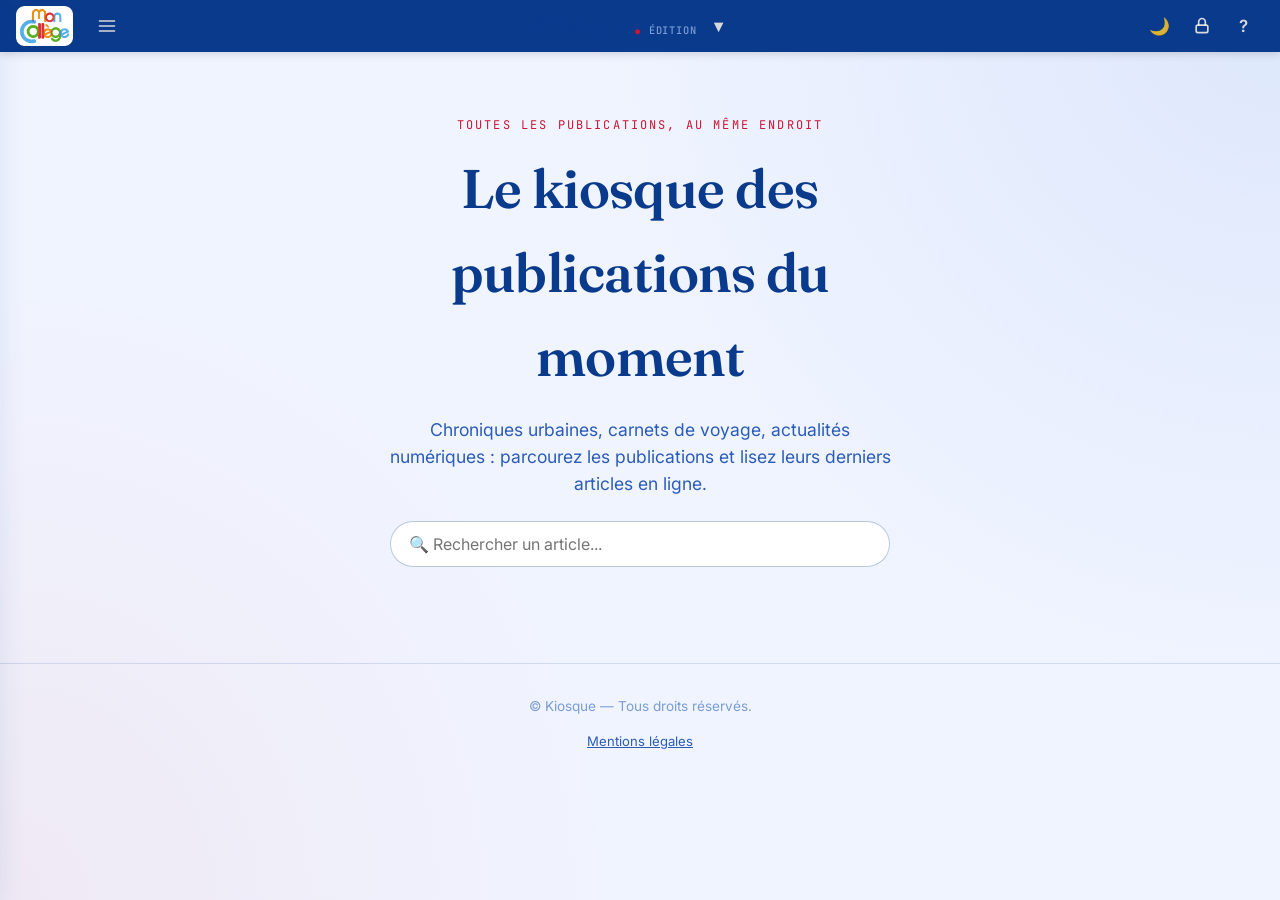
==== commit bb7661f1: "Update index.html" ====
--- a/index.html
+++ b/index.html
@@ -1264,7 +1264,7 @@
   <!-- ===== BANDEAU SUPÉRIEUR ===== -->
   <header class="barre-superieure">
     <div class="barre-superieure-gauche">
-    <img src="assets/images/logo.png" alt="Logo Mon Collège" style="height: 40px; margin-right: 12px;">
+    <img src="logo.png" alt="Logo Mon Collège" style="height: 40px; margin-right: 12px;">
       <button type="button" class="icone-barre" id="btn-volet-publications" aria-label="Ouvrir la liste des publications">
         <svg viewBox="0 0 24 24"><line x1="3" y1="6" x2="21" y2="6"/><line x1="3" y1="12" x2="21" y2="12"/><line x1="3" y1="18" x2="21" y2="18"/></svg>
       </button>
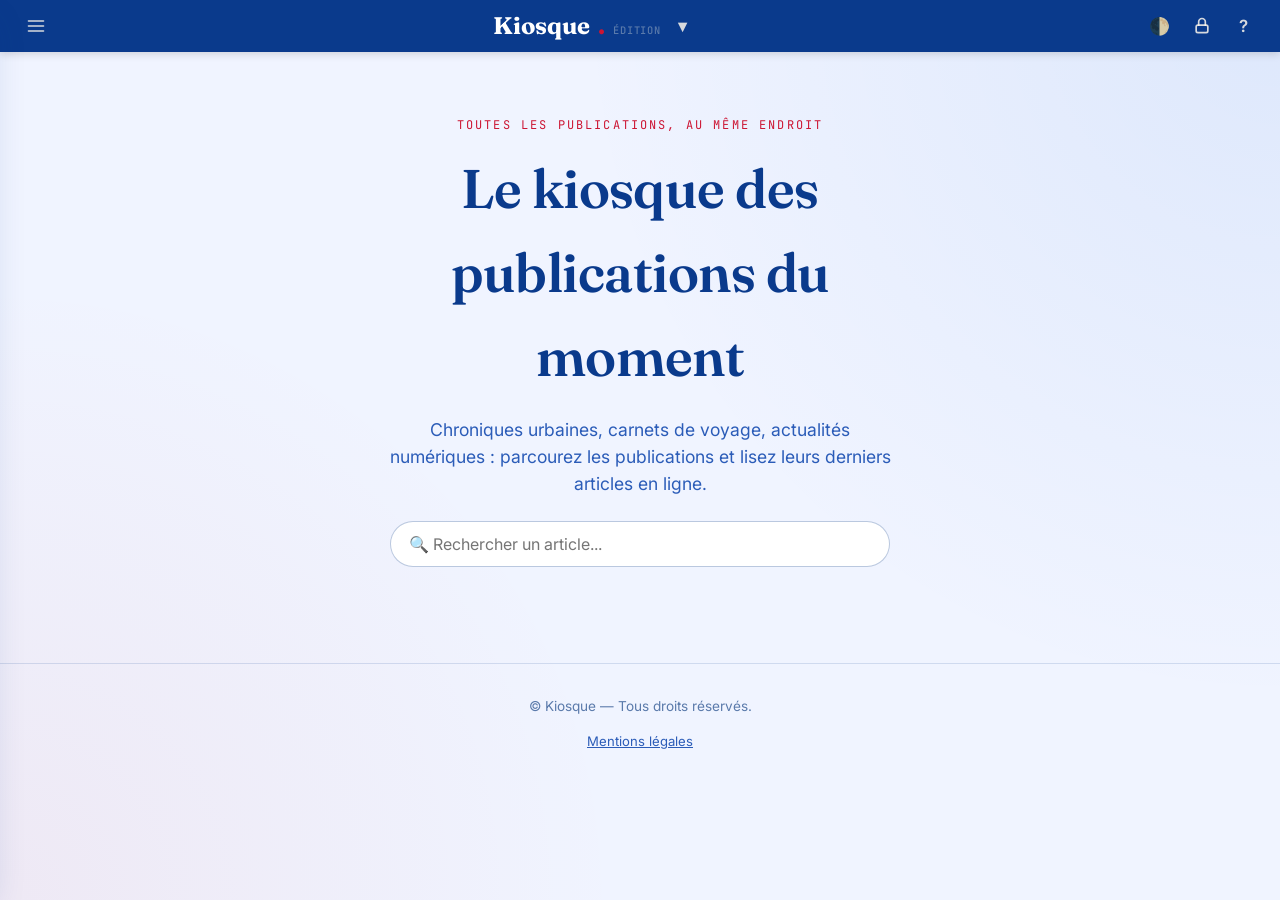
==== commit d41430b5: "Update index.html" ====
--- a/index.html
+++ b/index.html
@@ -6,7 +6,6 @@
   <title>Kiosque — toutes les publications</title>
   <meta name="description" content="Le kiosque rassemble toutes les publications du moment, avec un espace de rédaction complet.">
 
-  <!-- PWA Manifest (inline) -->
   <link rel="manifest" href="[data-uri]">
   <meta name="theme-color" content="#0A3A8C">
   <meta name="mobile-web-app-capable" content="yes">
@@ -15,36 +14,23 @@
   <meta name="apple-mobile-web-app-title" content="Kiosque">
   <link rel="apple-touch-icon" href="data:image/svg+xml,<svg xmlns='http://www.w3.org/2000/svg' viewBox='0 0 180 180'><rect width='180' height='180' rx='30' fill='%230A3A8C'/><text y='125' x='90' font-size='100' text-anchor='middle'>📰</text></svg>">
 
-  <!-- Quill (éditeur WYSIWYG) -->
+  <link href="https://cdn.quilljs.com/1.3.7/quill.snow.css" rel="stylesheet">
   <script src="https://cdn.quilljs.com/1.3.7/quill.min.js"></script>
-  <!-- Firebase -->
   <script src="https://www.gstatic.com/firebasejs/9.23.0/firebase-app-compat.js"></script>
   <script src="https://www.gstatic.com/firebasejs/9.23.0/firebase-firestore-compat.js"></script>
 
   <style>
-    /* ===== STYLES COMPLETS (avec mode sombre) ===== */
     @import url('https://fonts.googleapis.com/css2?family=Fraunces:opsz,wght@9..144,400..700&family=Inter:wght@400;500;600;700&family=JetBrains+Mono:wght@400;500&display=swap');
 
     :root {
-      --paper: #F0F4FF;
-      --paper-light: #FFFFFF;
-      --ink: #0A3A8C;
-      --ink-soft: #2B5CB8;
-      --ink-faint: #7A9DD4;
-      --rust: #CC1533;
-      --rust-dark: #A00F25;
-      --gold: #0056D6;
-      --green: #1A7A40;
-      --lien-presse: #0A3A8C;
-      --line: rgba(10,58,140,0.14);
-      --line-strong: rgba(10,58,140,0.28);
+      --paper: #F0F4FF; --paper-light: #FFFFFF; --paper-elevated: #FFFFFF;
+      --ink: #0A3A8C; --ink-soft: #2B5CB8; --ink-faint: #5A7AAB;
+      --rust: #CC1533; --rust-dark: #A00F25; --gold: #0056D6; --green: #1A7A40;
+      --line: rgba(10,58,140,0.14); --line-strong: rgba(10,58,140,0.28);
       --shadow-color: rgba(10,58,140,0.15);
-      --stamp-brouillon: #5A6A8A;
-      --stamp-avalider: #C07000;
-      --stamp-apublier: #0056D6;
-      --stamp-enligne: #1A7A40;
-      --stamp-horsligne: #7A9DD4;
-      --stamp-asupprimer: #CC1533;
+      --input-bg: #FFFFFF; --input-border: rgba(10,58,140,0.28); --code-bg: #F5F7FB;
+      --stamp-brouillon: #5A6A8A; --stamp-avalider: #B35A00; --stamp-apublier: #0056D6;
+      --stamp-enligne: #1A7A40; --stamp-horsligne: #6A7A94; --stamp-asupprimer: #CC1533;
       --font-display: 'Fraunces','Georgia',serif;
       --font-body: 'Inter',-apple-system,'Segoe UI',sans-serif;
       --font-mono: 'JetBrains Mono','Courier New',monospace;
@@ -54,53 +40,54 @@
       --shadow-pop: 0 12px 32px -8px var(--shadow-color);
       --max-width: 1180px;
       --transition: 160ms ease;
-      --maintenance-bg: #0A3A8C;
-      --maintenance-color: #FFFFFF;
-      --maintenance-font-size: 2rem;
-      --maintenance-title: 'Kiosque — Maintenance';
-      --maintenance-message: 'Le site est temporairement en maintenance. Revenez bientôt !';
-    }
-
-    /* Mode sombre automatique via media query */
+      --maintenance-bg: #0A3A8C; --maintenance-color: #FFFFFF; --maintenance-font-size: 2rem;
+    }
+
     @media (prefers-color-scheme: dark) {
       :root:not(.mode-clair) {
-        --paper: #1A1F2E;
-        --paper-light: #242A3A;
-        --ink: #E8EDF5;
-        --ink-soft: #A0B0CC;
-        --ink-faint: #6A7A94;
-        --line: rgba(200,210,230,0.15);
-        --line-strong: rgba(200,210,230,0.3);
-        --shadow-color: rgba(0,0,0,0.4);
-      }
-    }
-    /* Classes de bascule manuelle */
-    .mode-clair { /* force le mode clair */ }
+        --paper: #141926; --paper-light: #1E2536; --paper-elevated: #252D42;
+        --ink: #F0F4FF; --ink-soft: #B8C5DD; --ink-faint: #8A9AB8;
+        --rust: #FF4D6A; --rust-dark: #E6324F; --gold: #4A90E2; --green: #3DCB6E;
+        --line: rgba(200,215,240,0.14); --line-strong: rgba(200,215,240,0.28);
+        --shadow-color: rgba(0,0,0,0.5);
+        --input-bg: #2A3346; --input-border: rgba(200,215,240,0.25); --code-bg: #2A3346;
+        --stamp-brouillon: #A0B0CC; --stamp-avalider: #FFB347; --stamp-apublier: #6BA8FF;
+        --stamp-enligne: #3DCB6E; --stamp-horsligne: #A0B0CC; --stamp-asupprimer: #FF4D6A;
+      }
+    }
+    .mode-clair {
+      --paper: #F0F4FF; --paper-light: #FFFFFF; --paper-elevated: #FFFFFF;
+      --ink: #0A3A8C; --ink-soft: #2B5CB8; --ink-faint: #5A7AAB;
+      --rust: #CC1533; --rust-dark: #A00F25; --gold: #0056D6; --green: #1A7A40;
+      --line: rgba(10,58,140,0.14); --line-strong: rgba(10,58,140,0.28);
+      --shadow-color: rgba(10,58,140,0.15);
+      --input-bg: #FFFFFF; --input-border: rgba(10,58,140,0.28); --code-bg: #F5F7FB;
+      --stamp-brouillon: #5A6A8A; --stamp-avalider: #B35A00; --stamp-apublier: #0056D6;
+      --stamp-enligne: #1A7A40; --stamp-horsligne: #6A7A94; --stamp-asupprimer: #CC1533;
+    }
     .mode-sombre {
-      --paper: #1A1F2E;
-      --paper-light: #242A3A;
-      --ink: #E8EDF5;
-      --ink-soft: #A0B0CC;
-      --ink-faint: #6A7A94;
-      --line: rgba(200,210,230,0.15);
-      --line-strong: rgba(200,210,230,0.3);
-      --shadow-color: rgba(0,0,0,0.4);
-    }
-
-    /* ===== STYLES GÉNÉRAUX (inchangés) ===== */
+      --paper: #141926; --paper-light: #1E2536; --paper-elevated: #252D42;
+      --ink: #F0F4FF; --ink-soft: #B8C5DD; --ink-faint: #8A9AB8;
+      --rust: #FF4D6A; --rust-dark: #E6324F; --gold: #4A90E2; --green: #3DCB6E;
+      --line: rgba(200,215,240,0.14); --line-strong: rgba(200,215,240,0.28);
+      --shadow-color: rgba(0,0,0,0.5);
+      --input-bg: #2A3346; --input-border: rgba(200,215,240,0.25); --code-bg: #2A3346;
+      --stamp-brouillon: #A0B0CC; --stamp-avalider: #FFB347; --stamp-apublier: #6BA8FF;
+      --stamp-enligne: #3DCB6E; --stamp-horsligne: #A0B0CC; --stamp-asupprimer: #FF4D6A;
+    }
+
     * { box-sizing: border-box; }
     html, body { margin:0; padding:0; }
     html { font-size:16px; scroll-behavior:smooth; }
     body {
       font-family: var(--font-body);
-      background: var(--paper);
-      color: var(--ink);
-      line-height:1.55;
-      -webkit-font-smoothing:antialiased;
-      min-height:100vh;
+      background: var(--paper); color: var(--ink);
+      line-height:1.55; -webkit-font-smoothing:antialiased;
+      min-height:100vh; overflow-x:hidden;
       background-image: radial-gradient(circle at 100% 0%, rgba(0,86,214,0.08), transparent 45%),
                         radial-gradient(circle at 0% 100%, rgba(204,21,51,0.05), transparent 40%);
       background-attachment:fixed;
+      transition: background-color 220ms ease, color 220ms ease;
     }
     h1,h2,h3,h4 { font-family:var(--font-display); color:var(--ink); margin:0 0 var(--sp-3); font-weight:600; letter-spacing:-0.01em; }
     p { margin:0 0 var(--sp-3); }
@@ -110,9 +97,7 @@
     img { max-width:100%; display:block; }
     button,input,textarea,select { font-family:inherit; font-size:1rem; color:inherit; }
     a:focus-visible, button:focus-visible, input:focus-visible, textarea:focus-visible, select:focus-visible, [tabindex]:focus-visible {
-      outline:3px solid var(--gold);
-      outline-offset:2px;
-      border-radius:var(--radius-s);
+      outline:3px solid var(--gold); outline-offset:2px; border-radius:var(--radius-s);
     }
     @media (prefers-reduced-motion:reduce) {
       *, *::before, *::after { animation-duration:0.001ms !important; transition-duration:0.001ms !important; scroll-behavior:auto !important; }
@@ -120,7 +105,6 @@
     .conteneur { max-width:var(--max-width); margin:0 auto; padding:0 var(--sp-5); }
     .visually-hidden { position:absolute !important; width:1px; height:1px; overflow:hidden; clip:rect(0 0 0 0); white-space:nowrap; }
 
-    /* ===== EN-TÊTE ===== */
     .entete { border-bottom:1px solid var(--line); background:var(--paper-light); position:sticky; top:0; z-index:20; }
     .entete .conteneur { display:flex; align-items:center; justify-content:space-between; padding-top:var(--sp-4); padding-bottom:var(--sp-4); gap:var(--sp-4); }
     .logo { display:flex; align-items:baseline; gap:var(--sp-2); font-family:var(--font-display); font-size:1.5rem; font-weight:700; color:var(--ink); }
@@ -130,35 +114,44 @@
     .nav-public a { color:var(--ink-soft); font-weight:500; font-size:0.95rem; }
     .nav-public a:hover { color:var(--rust); text-decoration:none; }
 
-    /* ===== BOUTONS ===== */
     .btn {
       display:inline-flex; align-items:center; justify-content:center; gap:var(--sp-2);
       font-family:var(--font-body); font-weight:600; font-size:0.92rem;
       padding:10px 20px; border-radius:var(--radius-s); border:1px solid transparent;
-      cursor:pointer; transition:transform var(--transition), box-shadow var(--transition), background var(--transition), color var(--transition);
+      cursor:pointer; transition:transform var(--transition), box-shadow var(--transition), background var(--transition), color var(--transition), border-color var(--transition);
       white-space:nowrap;
     }
     .btn:active { transform:translateY(1px); }
     .btn-primaire { background:var(--ink); color:var(--paper-light); }
-    .btn-primaire:hover { background:#142036; box-shadow:var(--shadow-card); }
+    .btn-primaire:hover { background:var(--gold); box-shadow:var(--shadow-card); }
     .btn-accent { background:var(--rust); color:#fff; }
     .btn-accent:hover { background:var(--rust-dark); box-shadow:var(--shadow-card); }
     .btn-succes { background:var(--green); color:#fff; }
     .btn-succes:hover { filter:brightness(1.08); box-shadow:var(--shadow-card); }
     .btn-fantome { background:transparent; color:var(--ink); border-color:var(--line-strong); }
-    .btn-fantome:hover { background:rgba(27,42,65,0.06); }
-    .btn-danger { background:transparent; color:var(--rust); border-color:rgba(140,47,57,0.4); }
-    .btn-danger:hover { background:rgba(140,47,57,0.08); }
+    .btn-fantome:hover { background:color-mix(in srgb, var(--ink) 8%, transparent); }
+    .btn-danger { background:transparent; color:var(--rust); border-color:color-mix(in srgb, var(--rust) 40%, transparent); }
+    .btn-danger:hover { background:color-mix(in srgb, var(--rust) 10%, transparent); }
     .btn-petit { padding:6px 14px; font-size:0.82rem; }
     .btn:disabled { opacity:0.5; cursor:not-allowed; }
     .btn-icone { padding:8px; border-radius:50%; background:transparent; border:1px solid var(--line-strong); color:var(--ink-soft); line-height:0; }
-    .btn-icone:hover { background:rgba(27,42,65,0.06); }
-
-    /* ===== TAMPONS STATUT ===== */
+    .btn-icone:hover { background:color-mix(in srgb, var(--ink) 8%, transparent); }
+
+    .btn-piece-jointe {
+      display:inline-flex; align-items:center; gap:8px;
+      font-family:var(--font-body); font-size:0.85rem; font-weight:500;
+      padding:8px 14px; border:1px solid var(--line-strong); border-radius:var(--radius-s);
+      background:var(--paper-elevated); color:var(--ink-soft); cursor:pointer; text-decoration:none;
+      transition:border-color var(--transition), color var(--transition), background var(--transition), transform var(--transition);
+    }
+    .btn-piece-jointe:hover { border-color:var(--gold); color:var(--ink); background:color-mix(in srgb, var(--gold) 10%, transparent); transform:translateY(-1px); text-decoration:none; }
+    .piece-indisponible { display:inline-flex; align-items:center; gap:6px; padding:8px 14px; border:1px dashed var(--line-strong); border-radius:var(--radius-s); color:var(--ink-faint); font-size:0.85rem; }
+    .piece-indisponible em { font-style:normal; font-size:0.75rem; color:var(--rust); }
+
     .tampon {
-      display:inline-flex; align-items:center; font-family:var(--font-body); font-size:0.78rem; font-weight:500;
+      display:inline-flex; align-items:center; font-family:var(--font-body); font-size:0.78rem; font-weight:600;
       padding:3px 13px; border-radius:999px; border:1.5px solid currentColor;
-      background:color-mix(in srgb, currentColor 8%, transparent); white-space:nowrap; line-height:1.4;
+      background:color-mix(in srgb, currentColor 10%, transparent); white-space:nowrap; line-height:1.4;
     }
     .tampon[data-statut="Brouillon"]   { color:var(--stamp-brouillon); }
     .tampon[data-statut="À valider"]   { color:var(--stamp-avalider); }
@@ -167,18 +160,14 @@
     .tampon[data-statut="Hors ligne"]  { color:var(--stamp-horsligne); }
     .tampon[data-statut="À supprimer"] { color:var(--stamp-asupprimer); }
 
-    /* ===== BANDEAU SUPÉRIEUR ===== */
     .barre-superieure {
-      background:var(--ink);
-      display:flex; align-items:center; justify-content:space-between;
-      padding:6px var(--sp-4);
-      position:sticky; top:0; z-index:300;
-      box-shadow:0 2px 8px rgba(0,0,0,0.15);
-    }
-    .barre-superieure-gauche, .barre-superieure-centre, .barre-superieure-droite {
-      display:flex; align-items:center; gap:2px;
-    }
+      background:var(--ink); display:flex; align-items:center; justify-content:space-between;
+      padding:6px var(--sp-4); position:sticky; top:0; z-index:300;
+      box-shadow:0 2px 8px rgba(0,0,0,0.15); transition:background-color 220ms ease;
+    }
+    .barre-superieure-gauche, .barre-superieure-centre, .barre-superieure-droite { display:flex; align-items:center; gap:2px; }
     .barre-superieure-centre { position:relative; }
+    .barre-superieure .logo { color:var(--paper-light); }
     .icone-barre {
       background:transparent; border:none; color:rgba(251,246,236,0.85);
       width:40px; height:40px; display:inline-flex; align-items:center; justify-content:center;
@@ -189,10 +178,8 @@
     .icone-barre svg { width:20px; height:20px; stroke:currentColor; fill:none; stroke-width:2; stroke-linecap:round; stroke-linejoin:round; }
 
     .menu-deroulant-superieur {
-      display:none;
-      position:absolute; top:calc(100% + 8px); left:50%; transform:translateX(-50%);
-      background:var(--paper-light); color:var(--ink);
-      border-radius:var(--radius-m); box-shadow:var(--shadow-pop);
+      display:none; position:absolute; top:calc(100% + 8px); left:50%; transform:translateX(-50%);
+      background:var(--paper-light); color:var(--ink); border-radius:var(--radius-m); box-shadow:var(--shadow-pop);
       border:1px solid var(--line); padding:var(--sp-2); min-width:230px; z-index:350;
     }
     .menu-deroulant-superieur.ouvert { display:block; }
@@ -201,328 +188,117 @@
       padding:9px 12px; border-radius:var(--radius-s); font-size:0.88rem; font-weight:500;
       color:var(--ink); cursor:pointer; text-decoration:none;
     }
-    .menu-deroulant-superieur a:hover, .menu-deroulant-superieur button:hover { background:rgba(27,42,65,0.06); text-decoration:none; }
+    .menu-deroulant-superieur a:hover, .menu-deroulant-superieur button:hover { background:color-mix(in srgb, var(--ink) 8%, transparent); text-decoration:none; }
     .menu-deroulant-superieur .separateur-menu { border-top:1px solid var(--line); margin:var(--sp-2) 4px; }
     .menu-deroulant-superieur[hidden] { display:none !important; }
     .panneau-aide-superieur { right:0; left:auto; transform:none; max-width:260px; }
     .panneau-aide-superieur p { margin:0; padding:8px 10px; font-size:0.85rem; color:var(--ink-soft); line-height:1.5; }
-    .panneau-aide-superieur strong { color:var(--ink); }
-
-    /* ===== PAGE ACCUEIL ===== */
+
     .hero { padding:var(--sp-8) 0 var(--sp-7); text-align:center; }
     .hero .eyebrow { font-family:var(--font-mono); font-size:0.75rem; letter-spacing:0.18em; text-transform:uppercase; color:var(--rust); margin-bottom:var(--sp-3); }
     .hero h1 { font-size:clamp(2.2rem,5vw,3.4rem); max-width:14ch; margin:0 auto var(--sp-4); }
     .hero p.lead { max-width:46ch; margin:0 auto; color:var(--ink-soft); font-size:1.1rem; }
     .recherche-accueil { margin-top:var(--sp-5); max-width:500px; margin-left:auto; margin-right:auto; }
     .recherche-accueil input {
-      width:100%; padding:12px 18px; border-radius:999px; border:1.5px solid var(--line-strong);
-      background:var(--paper-light); font-size:1rem; color:var(--ink);
-    }
-
-    /* ===== LISTE D'ARTICLES (grille 2 colonnes) ===== */
-    .liste-articles-accueil {
-      display:grid;
-      grid-template-columns:1fr 1fr;
-      gap:var(--sp-4);
-      margin-bottom:var(--sp-5);
-    }
-    @media (max-width:768px) {
-      .liste-articles-accueil {
-        grid-template-columns:1fr;
-        gap:var(--sp-3);
-      }
-    }
+      width:100%; padding:12px 18px; border-radius:999px; border:1.5px solid var(--input-border);
+      background:var(--input-bg); font-size:1rem; color:var(--ink);
+      transition:border-color var(--transition), background var(--transition);
+    }
+    .recherche-accueil input:focus { border-color:var(--gold); outline:none; }
+
+    .liste-articles-accueil { display:grid; grid-template-columns:1fr 1fr; gap:var(--sp-4); margin-bottom:var(--sp-5); }
+    @media (max-width:768px) { .liste-articles-accueil { grid-template-columns:1fr; gap:var(--sp-3); } }
     .article-item-accueil {
-      background:var(--paper-light);
-      border:1px solid var(--line);
-      border-radius:var(--radius-m);
-      padding:var(--sp-4);
-      display:flex;
-      flex-direction:column;
-      gap:var(--sp-3);
+      background:var(--paper-light); border:1px solid var(--line); border-radius:var(--radius-m);
+      padding:var(--sp-4); display:flex; flex-direction:column; gap:var(--sp-3);
       transition:transform var(--transition), box-shadow var(--transition), border-color var(--transition);
-      text-decoration:none;
-      color:inherit;
-    }
-    .article-item-accueil:hover {
-      transform:translateY(-2px);
-      box-shadow:var(--shadow-card);
-      border-color:var(--line-strong);
-    }
-    .article-item-accueil .article-image {
-      width:100%;
-      aspect-ratio:16/9;
-      border-radius:var(--radius-s);
-      overflow:hidden;
-      background:var(--paper);
-      display:flex;
-      align-items:center;
-      justify-content:center;
-    }
-    .article-item-accueil .article-image img {
-      width:100%;
-      height:100%;
-      object-fit:cover;
-      display:block;
-    }
-    .article-item-accueil .article-image:empty {
-      display:none;
-    }
-    .article-item-accueil .article-info {
-      flex:1;
-    }
-    .article-item-accueil .article-info .titre {
-      font-family:var(--font-display);
-      font-size:1.15rem;
-      font-weight:600;
-      margin:0 0 var(--sp-1);
-      color:var(--ink);
-    }
-    .article-item-accueil .article-info .meta {
-      font-size:0.82rem;
-      color:var(--ink-faint);
-      display:flex;
-      flex-wrap:wrap;
-      gap:var(--sp-2);
-      margin-bottom:var(--sp-1);
-    }
-    .article-item-accueil .article-info .meta span {
-      display:inline-block;
-    }
-    .article-item-accueil .article-info .extrait {
-      color:var(--ink-soft);
-      font-size:0.9rem;
-      margin-top:var(--sp-1);
-    }
-
-    /* Pagination */
-    .pagination-container {
-      display:flex;
-      align-items:center;
-      justify-content:center;
-      gap:var(--sp-3);
-      flex-wrap:wrap;
-      margin-top:var(--sp-5);
-      padding:var(--sp-3) 0;
-    }
+      text-decoration:none; color:inherit; -webkit-tap-highlight-color:transparent;
+    }
+    .article-item-accueil:hover { transform:translateY(-2px); box-shadow:var(--shadow-card); border-color:var(--line-strong); }
+    .article-item-accueil .article-image { width:100%; aspect-ratio:16/9; border-radius:var(--radius-s); overflow:hidden; background:var(--paper); display:flex; align-items:center; justify-content:center; }
+    .article-item-accueil .article-image img { width:100%; height:100%; object-fit:cover; display:block; }
+    .article-item-accueil .article-image:empty { display:none; }
+    .article-item-accueil .article-info { flex:1; }
+    .article-item-accueil .article-info .titre { font-family:var(--font-display); font-size:1.15rem; font-weight:600; margin:0 0 var(--sp-1); color:var(--ink); }
+    .article-item-accueil .article-info .meta { font-size:0.82rem; color:var(--ink-faint); display:flex; flex-wrap:wrap; gap:var(--sp-2); margin-bottom:var(--sp-1); }
+    .article-item-accueil .article-info .extrait { color:var(--ink-soft); font-size:0.9rem; margin-top:var(--sp-1); }
+
+    .pagination-container { display:flex; align-items:center; justify-content:center; gap:var(--sp-3); flex-wrap:wrap; margin-top:var(--sp-5); padding:var(--sp-3) 0; }
     .pagination-container button {
-      min-width:36px;
-      height:36px;
-      border:1px solid var(--line-strong);
-      border-radius:var(--radius-s);
-      background:transparent;
-      color:var(--ink-soft);
-      font-weight:500;
-      cursor:pointer;
+      min-width:36px; height:36px; border:1px solid var(--line-strong); border-radius:var(--radius-s);
+      background:transparent; color:var(--ink-soft); font-weight:500; cursor:pointer;
       transition:background var(--transition), color var(--transition), border-color var(--transition);
       font-size:0.9rem;
     }
-    .pagination-container button:hover:not(:disabled) {
-      background:var(--ink);
-      color:var(--paper-light);
-      border-color:var(--ink);
-    }
-    .pagination-container button.actif {
-      background:var(--ink);
-      color:var(--paper-light);
-      border-color:var(--ink);
-    }
-    .pagination-container button:disabled {
-      opacity:0.4;
-      cursor:not-allowed;
-    }
-
-    /* ===== PAGE ARTICLE ===== */
-    .page-article {
-      padding:var(--sp-7) 0;
-    }
-    .page-article .fil-ariane {
-      font-family:var(--font-mono);
-      font-size:0.78rem;
-      color:var(--ink-faint);
-      margin-bottom:var(--sp-5);
-    }
-    .page-article .fil-ariane a {
-      color:var(--ink-soft);
-    }
-    .page-article .article-detail {
-      background:var(--paper-light);
-      border:1px solid var(--line);
-      border-radius:var(--radius-l);
-      padding:var(--sp-7);
-    }
-    .page-article .article-detail h1 {
-      font-size:clamp(2rem,4vw,2.8rem);
-      margin-bottom:var(--sp-3);
-    }
-    .page-article .article-detail .meta-detail {
-      font-family:var(--font-mono);
-      font-size:0.85rem;
-      color:var(--ink-faint);
-      margin-bottom:var(--sp-4);
-    }
-    .page-article .article-detail .illustration {
-      margin-bottom:var(--sp-5);
-      border-radius:var(--radius-m);
-      overflow:hidden;
-      border:1px solid var(--line);
-    }
-    .page-article .article-detail .illustration img {
-      width:100%;
-      display:block;
-    }
-    .page-article .article-detail .resume {
-      font-style:italic;
-      color:var(--ink-soft);
-      border-left:3px solid var(--gold);
-      padding-left:var(--sp-3);
-      margin:0 0 var(--sp-5);
-      font-size:1.1rem;
-    }
-    .page-article .article-detail .contenu {
-      color:var(--ink);
-    }
-    .page-article .article-detail .contenu p {
-      margin:0 0 var(--sp-3);
-    }
-    .page-article .article-detail .contenu img {
-      max-width:100%;
-      border-radius:var(--radius-s);
-      margin:var(--sp-3) 0;
-    }
-    .page-article .article-detail .pieces {
-      margin-top:var(--sp-5);
-      display:flex;
-      flex-wrap:wrap;
-      gap:var(--sp-2);
-    }
-    .page-article .article-detail .pieces a {
-      display:inline-flex;
-      align-items:center;
-      gap:6px;
-      font-size:0.85rem;
-      padding:6px 14px;
-      border:1px solid var(--line-strong);
-      border-radius:var(--radius-s);
-      color:var(--ink-soft);
-      text-decoration:none;
-    }
-    .page-article .article-detail .pieces a:hover {
-      border-color:var(--ink);
-      color:var(--ink);
-      background:rgba(27,42,65,0.04);
-    }
-    .page-article .btn-retour {
-      margin-bottom:var(--sp-5);
-    }
-
-    /* Auteur info dans l'article */
-    .auteur-info {
-      display:flex; align-items:center; gap:var(--sp-3); margin-bottom:var(--sp-4);
-    }
-    .auteur-info img {
-      width:40px; height:40px; border-radius:50%; object-fit:cover; border:2px solid var(--line-strong);
-    }
+    .pagination-container button:hover:not(:disabled) { background:var(--ink); color:var(--paper-light); border-color:var(--ink); }
+    .pagination-container button.actif { background:var(--ink); color:var(--paper-light); border-color:var(--ink); }
+    .pagination-container button:disabled { opacity:0.4; cursor:not-allowed; }
+
+    .page-article { padding:var(--sp-7) 0; }
+    .page-article .fil-ariane { font-family:var(--font-mono); font-size:0.78rem; color:var(--ink-faint); margin-bottom:var(--sp-5); }
+    .page-article .fil-ariane a { color:var(--ink-soft); }
+    .page-article .article-detail { background:var(--paper-light); border:1px solid var(--line); border-radius:var(--radius-l); padding:var(--sp-7); }
+    .page-article .article-detail h1 { font-size:clamp(2rem,4vw,2.8rem); margin-bottom:var(--sp-3); }
+    .page-article .article-detail .meta-detail { font-family:var(--font-mono); font-size:0.85rem; color:var(--ink-faint); margin-bottom:var(--sp-4); }
+    .page-article .article-detail .illustration { margin-bottom:var(--sp-5); border-radius:var(--radius-m); overflow:hidden; border:1px solid var(--line); }
+    .page-article .article-detail .illustration img { width:100%; display:block; }
+    .page-article .article-detail .resume { font-style:italic; color:var(--ink-soft); border-left:3px solid var(--gold); padding-left:var(--sp-3); margin:0 0 var(--sp-5); font-size:1.1rem; }
+    .page-article .article-detail .contenu { color:var(--ink); }
+    .page-article .article-detail .contenu p { margin:0 0 var(--sp-3); }
+    .page-article .article-detail .contenu img { max-width:100%; height:auto; border-radius:var(--radius-s); margin:var(--sp-3) 0; }
+    .page-article .article-detail .contenu h2, .page-article .article-detail .contenu h3 { margin-top:var(--sp-5); }
+    .page-article .article-detail .contenu blockquote { border-left:4px solid var(--gold); padding-left:var(--sp-3); color:var(--ink-soft); font-style:italic; margin:var(--sp-3) 0; }
+    .page-article .article-detail .contenu code { background:var(--code-bg); padding:2px 6px; border-radius:4px; font-family:var(--font-mono); font-size:0.9em; }
+    .page-article .article-detail .contenu pre { background:var(--code-bg); padding:var(--sp-3); border-radius:var(--radius-s); overflow-x:auto; }
+    .page-article .article-detail .pieces { margin-top:var(--sp-5); display:flex; flex-wrap:wrap; gap:var(--sp-2); }
+    .page-article .btn-retour { margin-bottom:var(--sp-5); }
+
+    .auteur-info { display:flex; align-items:center; gap:var(--sp-3); margin-bottom:var(--sp-4); }
+    .auteur-info img { width:40px; height:40px; border-radius:50%; object-fit:cover; border:2px solid var(--line-strong); }
     .auteur-info .nom { font-weight:600; }
     .auteur-info .bio { font-size:0.85rem; color:var(--ink-soft); }
 
-    /* ===== PAGE BLOG (liste d'articles avec liens vers page article) ===== */
     .entete-blog { padding:var(--sp-7) 0 var(--sp-6); border-bottom:1px solid var(--line); }
     .fil-ariane { font-family:var(--font-mono); font-size:0.78rem; color:var(--ink-faint); margin-bottom:var(--sp-4); }
     .fil-ariane a { color:var(--ink-soft); }
     .entete-blog h1 { font-size:clamp(1.8rem,4vw,2.6rem); margin-bottom:var(--sp-2); }
     .entete-blog .desc-blog { color:var(--ink-soft); max-width:60ch; font-size:1.05rem; }
-    .barre-outils-blog {
-      display:flex; align-items:center; justify-content:space-between; gap:var(--sp-4);
-      flex-wrap:wrap; padding:var(--sp-5) 0;
-    }
+    .barre-outils-blog { display:flex; align-items:center; justify-content:space-between; gap:var(--sp-4); flex-wrap:wrap; padding:var(--sp-5) 0; }
     .barre-filtres { display:flex; flex-wrap:wrap; gap:var(--sp-2); }
     .filtre-puce {
       font-family:var(--font-mono); font-size:0.78rem; padding:7px 14px; border-radius:999px;
       border:1.5px solid var(--line-strong); background:transparent; cursor:pointer; color:var(--ink-soft);
       transition:background var(--transition), color var(--transition), border-color var(--transition);
     }
-    .filtre-puce:hover { border-color:var(--ink); }
+    .filtre-puce:hover { border-color:var(--ink); color:var(--ink); }
     .filtre-puce.actif { background:var(--ink); color:var(--paper-light); border-color:var(--ink); }
 
-    .liste-articles-blog {
-      display:grid;
-      grid-template-columns:1fr 1fr;
-      gap:var(--sp-4);
-      margin-bottom:var(--sp-5);
-    }
-    @media (max-width:768px) {
-      .liste-articles-blog {
-        grid-template-columns:1fr;
-        gap:var(--sp-3);
-      }
-    }
+    .liste-articles-blog { display:grid; grid-template-columns:1fr 1fr; gap:var(--sp-4); margin-bottom:var(--sp-5); }
+    @media (max-width:768px) { .liste-articles-blog { grid-template-columns:1fr; gap:var(--sp-3); } }
     .article-blog-card {
-      background:var(--paper-light);
-      border:1px solid var(--line);
-      border-radius:var(--radius-m);
-      padding:var(--sp-4);
-      display:flex;
-      flex-direction:column;
-      gap:var(--sp-3);
+      background:var(--paper-light); border:1px solid var(--line); border-radius:var(--radius-m);
+      padding:var(--sp-4); display:flex; flex-direction:column; gap:var(--sp-3);
       transition:transform var(--transition), box-shadow var(--transition), border-color var(--transition);
-      text-decoration:none;
-      color:inherit;
-    }
-    .article-blog-card:hover {
-      transform:translateY(-2px);
-      box-shadow:var(--shadow-card);
-      border-color:var(--line-strong);
-    }
-    .article-blog-card .article-image {
-      width:100%;
-      aspect-ratio:16/9;
-      border-radius:var(--radius-s);
-      overflow:hidden;
-      background:var(--paper);
-    }
-    .article-blog-card .article-image img {
-      width:100%;
-      height:100%;
-      object-fit:cover;
-      display:block;
-    }
-    .article-blog-card .article-image:empty {
-      display:none;
-    }
-    .article-blog-card .article-info .titre {
-      font-family:var(--font-display);
-      font-size:1.15rem;
-      font-weight:600;
-      margin:0 0 var(--sp-1);
-      color:var(--ink);
-    }
-    .article-blog-card .article-info .meta {
-      font-size:0.82rem;
-      color:var(--ink-faint);
-      display:flex;
-      flex-wrap:wrap;
-      gap:var(--sp-2);
-    }
-    .article-blog-card .article-info .meta span {
-      display:inline-block;
-    }
-    .article-blog-card .article-info .extrait {
-      color:var(--ink-soft);
-      font-size:0.9rem;
-      margin-top:var(--sp-1);
-    }
-
-    /* ===== VOLET LATÉRAL ===== */
+      text-decoration:none; color:inherit; -webkit-tap-highlight-color:transparent;
+    }
+    .article-blog-card:hover { transform:translateY(-2px); box-shadow:var(--shadow-card); border-color:var(--line-strong); }
+    .article-blog-card .article-image { width:100%; aspect-ratio:16/9; border-radius:var(--radius-s); overflow:hidden; background:var(--paper); }
+    .article-blog-card .article-image img { width:100%; height:100%; object-fit:cover; display:block; }
+    .article-blog-card .article-image:empty { display:none; }
+    .article-blog-card .article-info .titre { font-family:var(--font-display); font-size:1.15rem; font-weight:600; margin:0 0 var(--sp-1); color:var(--ink); }
+    .article-blog-card .article-info .meta { font-size:0.82rem; color:var(--ink-faint); display:flex; flex-wrap:wrap; gap:var(--sp-2); }
+    .article-blog-card .article-info .extrait { color:var(--ink-soft); font-size:0.9rem; margin-top:var(--sp-1); }
+
     .volet-lateral {
       position:fixed; top:0; left:0; width:320px; max-width:80vw; height:100%;
       background:var(--paper-light); box-shadow:var(--shadow-pop);
       transform:translateX(-100%); transition:transform 0.3s ease;
       z-index:500; padding:var(--sp-6) var(--sp-5); overflow-y:auto;
+      will-change:transform;
     }
     .volet-lateral.ouvert { transform:translateX(0); }
-    .volet-lateral .fermer-volet { background:none; border:none; font-size:1.8rem; position:absolute; top:var(--sp-3); right:var(--sp-3); cursor:pointer; color:var(--ink-faint); }
-    .volet-lateral .fermer-volet:hover { color:var(--ink); }
+    .volet-lateral .fermer-volet { background:none; border:none; font-size:1.8rem; position:absolute; top:var(--sp-3); right:var(--sp-3); cursor:pointer; color:var(--ink-faint); border-radius:var(--radius-s); padding:4px 10px; }
+    .volet-lateral .fermer-volet:hover { color:var(--ink); background:color-mix(in srgb, var(--ink) 8%, transparent); }
     .volet-lateral h2 { margin-bottom:var(--sp-5); }
     .volet-lateral .liste-rubriques { list-style:none; padding:0; margin:0; }
     .volet-lateral .liste-rubriques li { margin-bottom:var(--sp-4); }
@@ -533,44 +309,40 @@
     .volet-lateral .liste-rubriques .sous-liste a { color:var(--ink-soft); }
     .volet-lateral .liste-rubriques .sous-liste a:hover { color:var(--rust); text-decoration:none; }
     .volet-lateral .aucune-pub { color:var(--ink-faint); font-style:italic; }
-    .fond-volet { position:fixed; inset:0; background:rgba(0,0,0,0.3); z-index:499; display:none; }
+    .fond-volet { position:fixed; inset:0; background:rgba(0,0,0,0.45); z-index:499; display:none; }
     .fond-volet.visible { display:block; }
 
-    /* ===== LOGIN ===== */
     .scene-connexion { min-height:100vh; display:flex; align-items:center; justify-content:center; padding:var(--sp-5); }
-    .carte-pass {
-      width:100%; max-width:420px; background:var(--paper-light); border:1px solid var(--line);
-      border-radius:var(--radius-l); padding:var(--sp-7) var(--sp-6); box-shadow:var(--shadow-pop); position:relative;
-    }
-    .carte-pass .logo { justify-content:center; margin-bottom:var(--sp-2); }
+    .carte-pass { width:100%; max-width:420px; background:var(--paper-light); border:1px solid var(--line); border-radius:var(--radius-l); padding:var(--sp-7) var(--sp-6); box-shadow:var(--shadow-pop); position:relative; }
+    .carte-pass .logo { justify-content:center; margin-bottom:var(--sp-2); color:var(--ink); }
     .carte-pass .sous-titre { text-align:center; color:var(--ink-soft); font-size:0.92rem; margin-bottom:var(--sp-6); }
     .champ { margin-bottom:var(--sp-4); }
     .champ label { display:block; font-size:0.82rem; font-weight:600; margin-bottom:var(--sp-2); color:var(--ink-soft); }
     .champ input, .champ textarea, .champ select {
-      width:100%; padding:11px 14px; border:1.5px solid var(--line-strong); border-radius:var(--radius-s);
-      background:#fff; transition:border-color var(--transition);
-    }
-    .champ input:focus, .champ textarea:focus, .champ select:focus { border-color:var(--gold); }
+      width:100%; padding:11px 14px; border:1.5px solid var(--input-border); border-radius:var(--radius-s);
+      background:var(--input-bg); transition:border-color var(--transition), background var(--transition); color:var(--ink);
+    }
+    .champ input:focus, .champ textarea:focus, .champ select:focus { border-color:var(--gold); outline:none; }
     .champ-aide { font-size:0.78rem; color:var(--ink-faint); margin-top:var(--sp-1); }
     .carte-pass .btn { width:100%; margin-top:var(--sp-2); }
     .message-erreur {
-      background:rgba(140,47,57,0.08); border:1px solid rgba(140,47,57,0.35);
+      background:color-mix(in srgb, var(--rust) 12%, transparent);
+      border:1px solid color-mix(in srgb, var(--rust) 40%, transparent);
       color:var(--rust-dark); border-radius:var(--radius-s); padding:var(--sp-3) var(--sp-4);
       font-size:0.88rem; margin-bottom:var(--sp-4); display:none;
     }
+    .mode-sombre .message-erreur { color:var(--rust); }
     .message-erreur.visible { display:block; }
 
-    /* ===== ADMIN ===== */
     .app-admin { display:grid; grid-template-columns:240px 1fr; min-height:100vh; }
     .barre-laterale {
       background:var(--ink); color:var(--paper-light); padding:var(--sp-5) var(--sp-4);
       display:flex; flex-direction:column; position:sticky; top:52px; height:calc(100vh - 52px);
+      transition:background-color 220ms ease;
     }
     .barre-laterale .logo { color:var(--paper-light); margin-bottom:var(--sp-7); }
     .barre-laterale .logo .logo-point { color:var(--gold); }
-    .nav-admin {
-      display:flex; flex-direction:column; gap:var(--sp-1); flex-grow:1;
-    }
+    .nav-admin { display:flex; flex-direction:column; gap:var(--sp-1); flex-grow:1; }
     .nav-admin button {
       display:flex; align-items:center; gap:var(--sp-3); text-align:left;
       background:transparent; border:none; color:rgba(251,246,236,0.75);
@@ -580,9 +352,7 @@
     .nav-admin button:hover { background:rgba(251,246,236,0.08); color:#fff; }
     .nav-admin button.actif { background:rgba(176,141,87,0.18); color:var(--gold); }
     .nav-admin .puce { font-family:var(--font-mono); opacity:0.7; font-size:0.8rem; }
-    .utilisateur-courant {
-      border-top:1px solid rgba(251,246,236,0.15); padding-top:var(--sp-4); margin-top:var(--sp-4);
-    }
+    .utilisateur-courant { border-top:1px solid rgba(251,246,236,0.15); padding-top:var(--sp-4); margin-top:var(--sp-4); }
     .utilisateur-courant .nom { font-weight:600; font-size:0.9rem; }
     .utilisateur-courant .role { font-family:var(--font-mono); font-size:0.72rem; color:var(--gold); text-transform:uppercase; letter-spacing:0.05em; }
     .utilisateur-courant button {
@@ -601,24 +371,20 @@
     .vue-admin.actif { display:block; }
 
     .grille-stats { display:grid; grid-template-columns:repeat(4,1fr); gap:var(--sp-4); margin-bottom:var(--sp-6); }
-    .carte-stat {
-      background:var(--paper-light); border:1px solid var(--line); border-left:4px solid var(--ink);
-      border-radius:var(--radius-m); padding:var(--sp-5);
-    }
+    .carte-stat { background:var(--paper-light); border:1px solid var(--line); border-left:4px solid var(--ink); border-radius:var(--radius-m); padding:var(--sp-5); }
     .carte-stat:nth-child(1) { border-left-color:var(--ink); }
     .carte-stat:nth-child(2) { border-left-color:var(--rust); }
     .carte-stat:nth-child(3) { border-left-color:var(--stamp-brouillon); }
     .carte-stat:nth-child(4) { border-left-color:var(--green); }
-    .carte-stat .valeur { font-family:var(--font-display); font-size:2.4rem; font-weight:700; line-height:1; }
+    .carte-stat .valeur { font-family:var(--font-display); font-size:2.4rem; font-weight:700; line-height:1; color:var(--ink); }
     .carte-stat .libelle { font-size:0.85rem; color:var(--ink-soft); margin-top:var(--sp-2); }
 
-    .grille-actions {
-      display:grid; grid-template-columns:repeat(auto-fit, minmax(150px,1fr)); gap:var(--sp-3); margin-bottom:var(--sp-7);
-    }
+    .grille-actions { display:grid; grid-template-columns:repeat(auto-fit, minmax(150px,1fr)); gap:var(--sp-3); margin-bottom:var(--sp-7); }
     .action-rapide {
       background:var(--paper-light); border:1px solid var(--line); border-radius:var(--radius-m);
       padding:var(--sp-4); display:flex; flex-direction:column; align-items:flex-start; gap:var(--sp-2);
       cursor:pointer; text-align:left; transition:transform var(--transition), box-shadow var(--transition), border-color var(--transition);
+      color:var(--ink);
     }
     .action-rapide:hover { transform:translateY(-2px); box-shadow:var(--shadow-card); border-color:var(--gold); }
     .action-rapide .icone { font-size:1.4rem; }
@@ -630,177 +396,120 @@
 
     .table-wrapper { overflow-x:auto; }
     table.table-donnees { width:100%; border-collapse:collapse; font-size:0.9rem; }
-    table.table-donnees th {
-      text-align:left; font-family:var(--font-mono); font-size:0.72rem; letter-spacing:0.06em; text-transform:uppercase;
-      color:var(--ink-faint); padding:var(--sp-2) var(--sp-3); border-bottom:2px solid var(--ink);
-    }
-    table.table-donnees td { padding:var(--sp-3) var(--sp-3); border-bottom:1px solid var(--line); vertical-align:middle; }
-    table.table-donnees tbody tr:hover { background:rgba(27,42,65,0.035); }
-    .titre-cellule { font-weight:600; color:var(--ink); }
-    .meta-cellule { font-family:var(--font-mono); font-size:0.78rem; color:var(--ink-faint); }
+    table.table-donnees th { text-align:left; font-family:var(--font-mono); font-size:0.72rem; letter-spacing:0.06em; text-transform:uppercase; color:var(--ink-faint); padding:var(--sp-2) var(--sp-3); border-bottom:2px solid var(--ink); }
+    table.table-donnees td { padding:var(--sp-3) var(--sp-3); border-bottom:1px solid var(--line); vertical-align:middle; color:var(--ink); }
+    table.table-donnees tbody tr:hover { background:color-mix(in srgb, var(--ink) 5%, transparent); }
     .actions-cellule { display:flex; gap:var(--sp-1); justify-content:flex-end; flex-wrap:wrap; }
     .badge-role { display:inline-block; padding:3px 10px; border-radius:999px; font-size:0.74rem; font-weight:600; font-family:var(--font-mono); text-transform:uppercase; letter-spacing:0.04em; }
-    .badge-role.role-admin { background:rgba(140,47,57,0.12); color:var(--rust-dark); }
-    .badge-role.role-redacteur { background:rgba(63,107,79,0.12); color:var(--green); }
+    .badge-role.role-admin { background:color-mix(in srgb, var(--rust) 15%, transparent); color:var(--rust); }
+    .badge-role.role-redacteur { background:color-mix(in srgb, var(--green) 15%, transparent); color:var(--green); }
     .etiquette-vous { font-size:0.72rem; color:var(--ink-faint); font-style:italic; }
 
     .liste-blogs-admin { display:grid; gap:var(--sp-3); }
     .ligne-blog-admin {
       display:flex; align-items:center; justify-content:space-between; gap:var(--sp-4);
-      padding:var(--sp-4); border:1px solid var(--line); border-radius:var(--radius-m); background:#fff; flex-wrap:wrap;
+      padding:var(--sp-4); border:1px solid var(--line); border-radius:var(--radius-m);
+      background:var(--paper-light); flex-wrap:wrap;
     }
     .ligne-blog-admin .infos h3 { margin-bottom:2px; font-size:1.05rem; }
     .ligne-blog-admin .infos p { margin:0; color:var(--ink-soft); font-size:0.88rem; }
-    .ligne-blog-admin .infos .meta-cellule { margin-top:4px; display:block; }
-
-    .barre-filtres-et-onglets {
-      display:flex; align-items:flex-start; justify-content:space-between; gap:var(--sp-4); flex-wrap:wrap; margin-bottom:var(--sp-4);
-    }
-    #filtres-statut-articles {
-      display:flex; flex-direction:column; gap:0; border:1.5px solid var(--line-strong);
-      border-radius:var(--radius-m); overflow:hidden; max-width:280px; margin-bottom:0;
-    }
-    #filtres-statut-articles .filtre-puce {
-      border:none; border-bottom:1px solid var(--line); border-radius:0; text-align:left;
-      background:transparent; padding:10px 14px; width:100%;
-    }
+    .ligne-blog-admin .infos .meta-cellule { margin-top:4px; display:block; font-family:var(--font-mono); font-size:0.78rem; color:var(--ink-faint); }
+
+    .barre-filtres-et-onglets { display:flex; align-items:flex-start; justify-content:space-between; gap:var(--sp-4); flex-wrap:wrap; margin-bottom:var(--sp-4); }
+    #filtres-statut-articles { display:flex; flex-direction:column; gap:0; border:1.5px solid var(--line-strong); border-radius:var(--radius-m); overflow:hidden; max-width:280px; margin-bottom:0; }
+    #filtres-statut-articles .filtre-puce { border:none; border-bottom:1px solid var(--line); border-radius:0; text-align:left; background:transparent; padding:10px 14px; width:100%; }
     #filtres-statut-articles .filtre-puce:last-child { border-bottom:none; }
-    #filtres-statut-articles .filtre-puce:hover { background:rgba(27,42,65,0.05); border-color:var(--line); }
+    #filtres-statut-articles .filtre-puce:hover { background:color-mix(in srgb, var(--ink) 6%, transparent); border-color:var(--line); }
     #filtres-statut-articles .filtre-puce.actif { background:var(--ink); color:var(--paper-light); border-color:var(--ink); }
 
     .liste-articles-admin { display:flex; flex-direction:column; gap:var(--sp-3); }
-    .carte-article-admin {
-      background:var(--paper-light);
-      border:1px solid var(--line); border-radius:var(--radius-m); padding:var(--sp-4) var(--sp-5);
-    }
-    .entete-carte-article-admin {
-      display:flex; align-items:flex-start; justify-content:space-between; gap:var(--sp-3); margin-bottom:var(--sp-1);
-    }
-    .titre-article-admin {
-      background:none; border:none; padding:0; font-family:var(--font-display); font-size:1.1rem; font-weight:600;
-      color:var(--rust); cursor:pointer; text-align:left; line-height:1.3;
-    }
+    .carte-article-admin { background:var(--paper-light); border:1px solid var(--line); border-radius:var(--radius-m); padding:var(--sp-4) var(--sp-5); }
+    .entete-carte-article-admin { display:flex; align-items:flex-start; justify-content:space-between; gap:var(--sp-3); margin-bottom:var(--sp-1); }
+    .titre-article-admin { background:none; border:none; padding:0; font-family:var(--font-display); font-size:1.1rem; font-weight:600; color:var(--rust); cursor:pointer; text-align:left; line-height:1.3; }
     .titre-article-admin:hover { text-decoration:underline; }
-    .meta-article-admin {
-      font-family:var(--font-mono); font-size:0.76rem; color:var(--ink-faint);
-      display:flex; gap:var(--sp-3); flex-wrap:wrap; align-items:center; margin-bottom:var(--sp-2);
-    }
+    .meta-article-admin { font-family:var(--font-mono); font-size:0.76rem; color:var(--ink-faint); display:flex; gap:var(--sp-3); flex-wrap:wrap; align-items:center; margin-bottom:var(--sp-2); }
     .resume-article-admin { color:var(--ink-soft); font-size:0.9rem; margin:0 0 var(--sp-3); display:none; }
     .carte-article-admin.vue-detaillee .resume-article-admin { display:block; }
-    .pied-carte-article-admin {
-      display:flex; align-items:center; justify-content:space-between; gap:var(--sp-3); flex-wrap:wrap;
-      padding-top:var(--sp-3); border-top:1px solid var(--line);
-    }
-    .pied-carte-article-admin .select-statut {
-      font-size:0.8rem; padding:6px 10px; border-radius:var(--radius-s); border:1.5px solid var(--line-strong); background:#fff;
-    }
-
-    /* Recherche admin articles */
-    .recherche-admin {
-      display:flex; gap:var(--sp-3); flex-wrap:wrap; margin-bottom:var(--sp-4);
-    }
-    .recherche-admin input {
-      flex:1; min-width:200px; padding:10px 14px; border-radius:var(--radius-s);
-      border:1.5px solid var(--line-strong); background:var(--paper-light);
-    }
-
-    .barre-actions-detail {
-      display:flex; align-items:center; gap:var(--sp-2); margin:var(--sp-4) 0 var(--sp-5); flex-wrap:wrap;
-    }
+    .pied-carte-article-admin { display:flex; align-items:center; justify-content:space-between; gap:var(--sp-3); flex-wrap:wrap; padding-top:var(--sp-3); border-top:1px solid var(--line); }
+    .pied-carte-article-admin .select-statut { font-size:0.8rem; padding:6px 10px; border-radius:var(--radius-s); border:1.5px solid var(--input-border); background:var(--input-bg); color:var(--ink); }
+
+    .recherche-admin { display:flex; gap:var(--sp-3); flex-wrap:wrap; margin-bottom:var(--sp-4); }
+    .recherche-admin input { flex:1; min-width:200px; padding:10px 14px; border-radius:var(--radius-s); border:1.5px solid var(--input-border); background:var(--input-bg); color:var(--ink); }
+    .recherche-admin input:focus { border-color:var(--gold); outline:none; }
+
+    .barre-actions-detail { display:flex; align-items:center; gap:var(--sp-2); margin:var(--sp-4) 0 var(--sp-5); flex-wrap:wrap; }
     .barre-actions-detail .pousser-droite { margin-left:auto; }
     .menu-action { position:relative; }
-    .menu-action-liste {
-      display:none; position:absolute; top:calc(100% + 6px); left:0; min-width:230px;
-      background:#fff; border:1px solid var(--line-strong); border-radius:var(--radius-m);
-      box-shadow:var(--shadow-pop); padding:var(--sp-2); z-index:50;
-    }
+    .menu-action-liste { display:none; position:absolute; top:calc(100% + 6px); left:0; min-width:230px; background:var(--paper-light); border:1px solid var(--line-strong); border-radius:var(--radius-m); box-shadow:var(--shadow-pop); padding:var(--sp-2); z-index:50; }
     .menu-action.ouvert .menu-action-liste { display:block; }
-    .menu-action-liste button {
-      display:block; width:100%; text-align:left; background:none; border:none;
-      padding:8px 10px; border-radius:var(--radius-s); font-size:0.86rem; color:var(--ink); cursor:pointer;
-    }
-    .menu-action-liste button:hover { background:rgba(27,42,65,0.06); }
+    .menu-action-liste button { display:block; width:100%; text-align:left; background:none; border:none; padding:8px 10px; border-radius:var(--radius-s); font-size:0.86rem; color:var(--ink); cursor:pointer; }
+    .menu-action-liste button:hover { background:color-mix(in srgb, var(--ink) 8%, transparent); }
     .menu-action-liste button.action-danger { color:var(--rust); }
-    .menu-action-liste .etiquette-menu { font-family:var(--font-mono); font-size:0.68rem; text-transform:uppercase; letter-spacing:0.05em; color:var(--ink-faint); padding:6px 10px 2px; }
     .menu-action-liste .separateur-menu { border-top:1px solid var(--line); margin:var(--sp-2) 0; }
 
-    .carte-detail-article {
-      background:var(--paper-light); border:1px solid var(--line); border-radius:var(--radius-l); padding:var(--sp-6);
-    }
-    .entete-detail-article {
-      display:flex; align-items:flex-start; justify-content:space-between; gap:var(--sp-4); margin-bottom:var(--sp-2);
-    }
+    .carte-detail-article { background:var(--paper-light); border:1px solid var(--line); border-radius:var(--radius-l); padding:var(--sp-6); }
+    .entete-detail-article { display:flex; align-items:flex-start; justify-content:space-between; gap:var(--sp-4); margin-bottom:var(--sp-2); }
     .entete-detail-article h1 { margin:0; font-size:1.7rem; }
     .meta-detail-article { font-family:var(--font-mono); font-size:0.8rem; color:var(--ink-faint); margin-bottom:var(--sp-4); }
     .detail-illustration { margin-bottom:var(--sp-4); border-radius:var(--radius-m); overflow:hidden; border:1px solid var(--line); }
     .detail-illustration img { width:100%; display:block; }
     .detail-resume { font-style:italic; color:var(--ink-soft); border-left:3px solid var(--gold); padding-left:var(--sp-3); margin:0 0 var(--sp-4); }
     .detail-contenu { color:var(--ink); }
-    .detail-contenu img { max-width:100%; border-radius:var(--radius-s); margin:var(--sp-3) 0; }
+    .detail-contenu img { max-width:100%; height:auto; border-radius:var(--radius-s); margin:var(--sp-3) 0; }
     .detail-contenu p { margin:0 0 var(--sp-3); }
-
-    /* ===== MODALES ===== */
+    .detail-contenu blockquote { border-left:4px solid var(--gold); padding-left:var(--sp-3); color:var(--ink-soft); font-style:italic; margin:var(--sp-3) 0; }
+    .detail-contenu code { background:var(--code-bg); padding:2px 6px; border-radius:4px; font-family:var(--font-mono); font-size:0.9em; }
+    .detail-contenu pre { background:var(--code-bg); padding:var(--sp-3); border-radius:var(--radius-s); overflow-x:auto; }
+    .detail-pieces { margin-top:var(--sp-5); display:flex; flex-wrap:wrap; gap:var(--sp-2); }
+
     .fond-modale {
-      position:fixed; inset:0; background:rgba(27,42,65,0.55); backdrop-filter:blur(2px);
-      display:none; align-items:center; justify-content:center; padding:var(--sp-5); z-index:100;
+      position:fixed; inset:0; background:rgba(10,20,40,0.65); backdrop-filter:blur(3px);
+      display:none; align-items:center; justify-content:center; padding:var(--sp-5); z-index:1000;
     }
     .fond-modale.visible { display:flex; }
     .modale {
       background:var(--paper-light); border-radius:var(--radius-l); box-shadow:var(--shadow-pop);
       width:100%; max-width:540px; max-height:90vh; overflow-y:auto; padding:var(--sp-6); position:relative;
-    }
+      scrollbar-width:thin;
+    }
+    .modale::-webkit-scrollbar { width:8px; }
+    .modale::-webkit-scrollbar-thumb { background:var(--line-strong); border-radius:4px; }
     .modale.modale-large { max-width:880px; }
-    .modale-entete {
-      display:flex; align-items:flex-start; justify-content:space-between; margin-bottom:var(--sp-5); gap:var(--sp-3);
-    }
+    .modale-entete { display:flex; align-items:flex-start; justify-content:space-between; margin-bottom:var(--sp-5); gap:var(--sp-3); }
     .modale-entete h2 { margin:0; }
-    .fermer-modale {
-      background:transparent; border:none; font-size:1.4rem; line-height:1;
-      cursor:pointer; color:var(--ink-faint); padding:4px 8px; border-radius:var(--radius-s);
-    }
-    .fermer-modale:hover { color:var(--ink); background:rgba(27,42,65,0.06); }
-    .modale-pied {
-      display:flex; justify-content:flex-end; gap:var(--sp-2);
-      margin-top:var(--sp-5); padding-top:var(--sp-4); border-top:1px solid var(--line); flex-wrap:wrap;
-    }
+    .fermer-modale { background:transparent; border:none; font-size:1.4rem; line-height:1; cursor:pointer; color:var(--ink-faint); padding:4px 8px; border-radius:var(--radius-s); }
+    .fermer-modale:hover { color:var(--ink); background:color-mix(in srgb, var(--ink) 8%, transparent); }
+    .modale-pied { display:flex; justify-content:flex-end; gap:var(--sp-2); margin-top:var(--sp-5); padding-top:var(--sp-4); border-top:1px solid var(--line); flex-wrap:wrap; }
     .modale-pied .pousser-gauche { margin-right:auto; }
 
-    .editeur-meta {
-      display:flex; flex-wrap:wrap; gap:var(--sp-4); align-items:flex-end;
-      margin-bottom:var(--sp-5); padding-bottom:var(--sp-4); border-bottom:1px dashed var(--line-strong);
-    }
+    #modale-editeur-fond .modale { display:none; flex-direction:column; max-height:94vh; padding:var(--sp-5); overflow:hidden; }
+    #modale-editeur-fond.visible .modale { display:flex; }
+    #modale-editeur-fond .modale-entete { flex-shrink:0; }
+    #modale-editeur-fond .modale-pied { flex-shrink:0; margin-top:var(--sp-4); }
+    #modale-editeur-fond form#form-editeur { display:flex; flex-direction:column; gap:var(--sp-4); min-height:0; overflow-y:auto; padding-right:4px; }
+    #modale-editeur-fond .section-editeur { margin-bottom:0; }
+
+    .editeur-meta { display:flex; flex-wrap:wrap; gap:var(--sp-4); align-items:flex-end; margin-bottom:var(--sp-4); padding-bottom:var(--sp-4); border-bottom:1px dashed var(--line-strong); }
     .editeur-meta .champ { flex:1 1 220px; margin-bottom:0; }
     .editeur-meta .auteur-affiche { font-size:0.85rem; color:var(--ink-faint); padding-bottom:11px; }
     .editeur-meta .auteur-affiche strong { color:var(--ink-soft); }
 
-    .section-editeur {
-      background:var(--paper-light); border:1px solid var(--line); border-radius:var(--radius-m);
-      padding:var(--sp-5); margin-bottom:var(--sp-5);
-    }
-    .section-editeur:last-child { margin-bottom:0; }
-    .section-editeur-titre { font-family:var(--font-display); font-size:1.05rem; margin-bottom:var(--sp-4); display:flex; align-items:center; gap:var(--sp-2); }
-    .section-editeur-titre .bulle-aide {
-      width:18px; height:18px; border-radius:50%; border:1.5px solid var(--line-strong);
-      color:var(--ink-faint); font-size:0.7rem; display:inline-flex; align-items:center; justify-content:center;
-      cursor:help; font-family:var(--font-body); flex-shrink:0;
-    }
+    .section-editeur { background:var(--paper-light); border:1px solid var(--line); border-radius:var(--radius-m); padding:var(--sp-4); }
+    .section-editeur h4 { font-family:var(--font-display); font-size:1.05rem; margin-bottom:var(--sp-3); }
     .compteur-caracteres { text-align:right; font-family:var(--font-mono); font-size:0.74rem; color:var(--ink-faint); margin:var(--sp-2) 0 0; }
     .compteur-caracteres.alerte { color:var(--rust); }
 
     .zone-depot {
       border:2px dashed var(--line-strong); border-radius:var(--radius-m); background:var(--paper);
-      padding:var(--sp-6) var(--sp-4); text-align:center; cursor:pointer;
+      padding:var(--sp-5) var(--sp-4); text-align:center; cursor:pointer;
       transition:border-color var(--transition), background var(--transition);
     }
-    .zone-depot:hover, .zone-depot.survol { border-color:var(--gold); background:rgba(176,141,87,0.08); }
+    .zone-depot:hover, .zone-depot.survol { border-color:var(--gold); background:color-mix(in srgb, var(--gold) 8%, transparent); }
     .zone-depot .icone-depot { font-size:1.6rem; margin-bottom:var(--sp-2); color:var(--ink-faint); }
     .zone-depot p { margin:0 0 var(--sp-3); color:var(--ink-soft); }
-    .zone-depot .limites-depot { font-size:0.78rem; color:var(--ink-faint); margin:var(--sp-2) 0 0; }
     .zone-depot input[type="file"] { display:none; }
 
-    .previsualisation-image {
-      position:relative; display:inline-block; max-width:100%;
-    }
+    .previsualisation-image { position:relative; display:inline-block; max-width:100%; }
     .previsualisation-image img { max-width:100%; max-height:220px; border-radius:var(--radius-m); border:1px solid var(--line); display:block; }
     .previsualisation-image .btn-retirer-image {
       position:absolute; top:-10px; right:-10px; width:28px; height:28px; border-radius:50%;
@@ -817,72 +526,268 @@
     .piece-jointe .icone-fichier { color:var(--ink-faint); flex-shrink:0; }
     .piece-jointe .nom-fichier { font-weight:600; color:var(--ink); flex-grow:1; overflow:hidden; text-overflow:ellipsis; white-space:nowrap; }
     .piece-jointe .taille-fichier { font-family:var(--font-mono); font-size:0.74rem; color:var(--ink-faint); flex-shrink:0; }
-    .piece-jointe .btn-retirer-fichier {
-      background:transparent; border:none; color:var(--rust); cursor:pointer;
-      font-size:1rem; padding:2px 6px; border-radius:var(--radius-s); flex-shrink:0;
-    }
-    .piece-jointe .btn-retirer-fichier:hover { background:rgba(140,47,57,0.08); }
-
+    .piece-jointe .btn-retirer-fichier { background:transparent; border:none; color:var(--rust); cursor:pointer; font-size:1rem; padding:2px 6px; border-radius:var(--radius-s); flex-shrink:0; }
+    .piece-jointe .btn-retirer-fichier:hover { background:color-mix(in srgb, var(--rust) 12%, transparent); }
+
+    #editeur-riche-conteneur { background:var(--input-bg); border:1px solid var(--line-strong); border-radius:var(--radius-s); overflow:hidden; }
     #editeur-riche-conteneur .ql-toolbar.ql-snow {
-      border:1px solid var(--line-strong); border-bottom:none;
-      border-radius:var(--radius-s) var(--radius-s) 0 0; background:var(--paper);
-    }
-    #editeur-riche-conteneur .ql-container.ql-snow {
-      border:1px solid var(--line-strong); border-radius:0 0 var(--radius-s) var(--radius-s);
-      font-family:var(--font-body); font-size:1rem; background:#fff;
-    }
-    #editeur-riche-conteneur .ql-editor { min-height:240px; line-height:1.6; }
-    #editeur-riche-conteneur .ql-editor.ql-blank::before { color:var(--ink-faint); font-style:normal; }
-
-    .apercu-vide { color:var(--ink-faint); font-style:italic; }
-    .indicateur-sauvegarde {
-      font-family:var(--font-mono); font-size:0.72rem; color:var(--green);
-      display:inline-flex; align-items:center; gap:6px; opacity:0; transition:opacity var(--transition);
-    }
+      border:none; border-bottom:1px solid var(--line-strong); background:var(--paper-elevated);
+      padding:8px 10px; display:flex; flex-wrap:wrap; gap:2px;
+      position:sticky; top:0; z-index:20;
+      box-shadow:0 4px 12px -6px var(--shadow-color);
+    }
+    #editeur-riche-conteneur .ql-toolbar.ql-snow .ql-formats { display:inline-flex; align-items:center; margin-right:6px; gap:1px; border-right:1px solid var(--line); padding-right:6px; }
+    #editeur-riche-conteneur .ql-toolbar.ql-snow .ql-formats:last-child { border-right:none; margin-right:0; padding-right:0; }
+    #editeur-riche-conteneur .ql-toolbar.ql-snow button,
+    #editeur-riche-conteneur .ql-toolbar.ql-snow .ql-picker-label {
+      width:30px; height:30px; border-radius:var(--radius-s); transition:background var(--transition);
+      display:inline-flex; align-items:center; justify-content:center; padding:4px;
+    }
+    #editeur-riche-conteneur .ql-toolbar.ql-snow button:hover,
+    #editeur-riche-conteneur .ql-toolbar.ql-snow .ql-picker-label:hover { background:color-mix(in srgb, var(--gold) 18%, transparent); }
+    #editeur-riche-conteneur .ql-toolbar.ql-snow .ql-picker.ql-header,
+    #editeur-riche-conteneur .ql-toolbar.ql-snow .ql-picker.ql-font,
+    #editeur-riche-conteneur .ql-toolbar.ql-snow .ql-picker.ql-size { width:auto; min-width:100px; }
+    #editeur-riche-conteneur .ql-toolbar.ql-snow .ql-picker.ql-color-picker,
+    #editeur-riche-conteneur .ql-toolbar.ql-snow .ql-picker.ql-background { width:32px; }
+    #editeur-riche-conteneur .ql-toolbar.ql-snow .ql-picker-label { width:100%; padding:4px 6px; font-family:var(--font-body); font-size:0.82rem; }
+    #editeur-riche-conteneur .ql-toolbar.ql-snow .ql-picker-options { background:var(--paper-elevated); border:1px solid var(--line-strong); border-radius:var(--radius-s); box-shadow:var(--shadow-pop); padding:6px 8px; z-index:30; margin-top:2px; }
+    #editeur-riche-conteneur .ql-toolbar.ql-snow .ql-picker-item { color:var(--ink); padding:6px 10px; border-radius:var(--radius-s); font-family:var(--font-body); font-size:0.85rem; }
+    #editeur-riche-conteneur .ql-toolbar.ql-snow .ql-picker-item:hover,
+    #editeur-riche-conteneur .ql-toolbar.ql-snow .ql-picker-item.ql-selected { background:color-mix(in srgb, var(--gold) 15%, transparent); color:var(--ink); }
+    #editeur-riche-conteneur .ql-toolbar.ql-snow .ql-color-picker .ql-picker-options { width:auto; max-width:230px; }
+    #editeur-riche-conteneur .ql-toolbar.ql-snow .ql-color-picker .ql-picker-item { width:22px; height:22px; margin:2px; border-radius:4px; padding:0; border:1px solid var(--line); }
+    #editeur-riche-conteneur .ql-toolbar.ql-snow .ql-stroke { stroke:var(--ink-soft); }
+    #editeur-riche-conteneur .ql-toolbar.ql-snow .ql-fill { fill:var(--ink-soft); }
+    #editeur-riche-conteneur .ql-toolbar.ql-snow .ql-picker { color:var(--ink-soft); }
+    #editeur-riche-conteneur .ql-toolbar.ql-snow button:hover .ql-stroke,
+    #editeur-riche-conteneur .ql-toolbar.ql-snow button.ql-active .ql-stroke { stroke:var(--gold); }
+    #editeur-riche-conteneur .ql-toolbar.ql-snow button:hover .ql-fill,
+    #editeur-riche-conteneur .ql-toolbar.ql-snow button.ql-active .ql-fill { fill:var(--gold); }
+    #editeur-riche-conteneur .ql-container.ql-snow { border:none; font-family:var(--font-body); font-size:1rem; background:var(--input-bg); color:var(--ink); }
+    #editeur-riche-conteneur .ql-editor { min-height:320px; max-height:55vh; overflow-y:auto; line-height:1.65; color:var(--ink); font-family:var(--font-body); padding:16px 18px; }
+    #editeur-riche-conteneur .ql-editor.ql-blank::before { color:var(--ink-faint); font-style:italic; left:18px; right:18px; }
+    #editeur-riche-conteneur .ql-editor h1 { font-size:2em; font-family:var(--font-display); }
+    #editeur-riche-conteneur .ql-editor h2 { font-size:1.5em; font-family:var(--font-display); }
+    #editeur-riche-conteneur .ql-editor h3 { font-size:1.17em; font-family:var(--font-display); }
+    #editeur-riche-conteneur .ql-editor h4 { font-size:1.05em; font-family:var(--font-display); }
+    #editeur-riche-conteneur .ql-editor blockquote { border-left:4px solid var(--gold); padding-left:var(--sp-3); color:var(--ink-soft); font-style:italic; margin:var(--sp-3) 0; }
+    #editeur-riche-conteneur .ql-editor code,
+    #editeur-riche-conteneur .ql-editor pre { background:var(--code-bg); border-radius:4px; font-family:var(--font-mono); }
+    #editeur-riche-conteneur .ql-editor pre { padding:var(--sp-3); }
+    #editeur-riche-conteneur .ql-editor img { max-width:100%; border-radius:var(--radius-s); }
+    #editeur-riche-conteneur .ql-editor .ql-size-small { font-size:0.75em; }
+    #editeur-riche-conteneur .ql-editor .ql-size-large { font-size:1.5em; }
+    #editeur-riche-conteneur .ql-editor .ql-size-huge { font-size:2.5em; }
+    #editeur-riche-conteneur .ql-editor .ql-font-serif { font-family:Georgia, 'Times New Roman', serif; }
+    #editeur-riche-conteneur .ql-editor .ql-font-monospace { font-family:var(--font-mono); }
+    #editeur-riche-conteneur .ql-editor .ql-align-center { text-align:center; }
+    #editeur-riche-conteneur .ql-editor .ql-align-right { text-align:right; }
+    #editeur-riche-conteneur .ql-editor .ql-align-justify { text-align:justify; }
+    #editeur-riche-conteneur .ql-tooltip { background:var(--paper-elevated); border:1px solid var(--line-strong); color:var(--ink); box-shadow:var(--shadow-pop); border-radius:var(--radius-s); padding:8px 12px; z-index:40; }
+    #editeur-riche-conteneur .ql-tooltip input[type=text] { background:var(--input-bg); border:1px solid var(--input-border); color:var(--ink); border-radius:4px; padding:6px 8px; }
+
+    .indicateur-sauvegarde { font-family:var(--font-mono); font-size:0.72rem; color:var(--green); display:inline-flex; align-items:center; gap:6px; opacity:0; transition:opacity var(--transition); }
     .indicateur-sauvegarde.visible { opacity:1; }
     .indicateur-sauvegarde::before { content:''; width:6px; height:6px; border-radius:50%; background:var(--green); }
 
     .page { display:none; }
     .page.page-actif { display:block; }
 
-    footer.pied-site {
-      border-top:1px solid var(--line); padding:var(--sp-6) 0; text-align:center; color:var(--ink-faint); font-size:0.85rem;
-    }
-    .btn-lien-pied {
-      background:transparent; border:none; color:var(--ink-soft); font-size:0.82rem;
-      cursor:pointer; text-decoration:underline; padding:4px 8px; border-radius:var(--radius-s);
-      transition:color var(--transition);
-    }
+    footer.pied-site { border-top:1px solid var(--line); padding:var(--sp-6) 0; text-align:center; color:var(--ink-faint); font-size:0.85rem; }
+    .btn-lien-pied { background:transparent; border:none; color:var(--ink-soft); font-size:0.82rem; cursor:pointer; text-decoration:underline; padding:4px 8px; border-radius:var(--radius-s); transition:color var(--transition); }
     .btn-lien-pied:hover { color:var(--rust); }
 
-    /* ===== MODE MAINTENANCE ===== */
     .mode-maintenance-banner {
-      display:none;
-      text-align:center;
-      padding:var(--sp-8) var(--sp-5);
-      background:var(--maintenance-bg);
-      color:var(--maintenance-color);
-      font-size:var(--maintenance-font-size);
-      min-height:60vh;
-      border-radius:var(--radius-l);
-      margin:var(--sp-5) auto;
-      max-width:800px;
+      display:none; text-align:center; padding:var(--sp-8) var(--sp-5);
+      background:var(--maintenance-bg); color:var(--maintenance-color);
+      font-size:var(--maintenance-font-size); min-height:60vh;
+      border-radius:var(--radius-l); margin:var(--sp-5) auto; max-width:800px;
     }
     .mode-maintenance-banner.visible { display:block; }
     .mode-maintenance-banner h1 { font-size:2.5em; color:inherit; font-family:var(--font-display); }
-    .mode-maintenance-banner p { font-size:1.2em; opacity:0.85; }
-    .mode-maintenance-banner .btn {
-      margin-top:var(--sp-5);
-      background:var(--maintenance-color);
-      color:var(--maintenance-bg);
-      border-color:var(--maintenance-color);
-    }
-    .mode-maintenance-banner .btn:hover {
-      background:transparent;
-      color:var(--maintenance-color);
-    }
-
-    /* ===== RESPONSIVE ===== */
+    .mode-maintenance-banner p { font-size:1.2em; opacity:0.9; }
+    .mode-maintenance-banner .btn { margin-top:var(--sp-5); background:var(--maintenance-color); color:var(--maintenance-bg); border-color:var(--maintenance-color); }
+    .mode-maintenance-banner .btn:hover { background:transparent; color:var(--maintenance-color); }
+
+    .etat-vide { text-align:center; padding:var(--sp-7) var(--sp-4); color:var(--ink-faint); }
+    .etat-vide h3 { color:var(--ink-soft); margin-bottom:var(--sp-2); }
+
+    ::selection { background:color-mix(in srgb, var(--gold) 40%, transparent); color:var(--ink); }
+
+    /* ============================================================
+       ALERTES / INFORMATIONS — v2
+       ============================================================ */
+
+    /* ---------- BANDEAU PUBLIC ---------- */
+    .bandeau-alerte-public {
+      padding:var(--sp-3) var(--sp-5);
+      display:flex; align-items:center; justify-content:center;
+      gap:var(--sp-3); text-align:center; font-weight:500; font-size:0.92rem;
+      color:#fff; position:relative; flex-wrap:wrap;
+      animation:bandeauSlideDown 380ms cubic-bezier(0.16,1,0.3,1);
+      transition:opacity 240ms ease, transform 240ms ease;
+      overflow:hidden;
+    }
+    .bandeau-alerte-public.bandeau-fermeture {
+      opacity:0;
+      transform:translateY(-12px);
+      max-height:0 !important;
+      padding-top:0; padding-bottom:0;
+      margin:0;
+    }
+    @keyframes bandeauSlideDown {
+      from { transform:translateY(-100%); opacity:0; }
+      to { transform:translateY(0); opacity:1; }
+    }
+    .bandeau-alerte-public .bandeau-icone { font-size:1.25rem; flex-shrink:0; line-height:1; display:inline-flex; align-items:center; }
+    .bandeau-alerte-public .bandeau-corps { flex:1 1 auto; min-width:0; display:flex; flex-direction:column; gap:2px; text-align:left; }
+    .bandeau-alerte-public .bandeau-texte { font-weight:600; }
+    .bandeau-alerte-public .bandeau-sous-texte { font-size:0.8rem; opacity:0.85; font-weight:400; }
+    .bandeau-alerte-public .bandeau-lien {
+      color:#fff; text-decoration:underline; font-weight:600;
+      padding:4px 12px; border:1px solid rgba(255,255,255,0.5); border-radius:var(--radius-s);
+      transition:background 150ms ease, transform 150ms ease; white-space:nowrap; flex-shrink:0;
+    }
+    .bandeau-alerte-public .bandeau-lien:hover { background:rgba(255,255,255,0.22); text-decoration:none; transform:translateY(-1px); }
+    .bandeau-alerte-public .bandeau-fermer {
+      background:transparent; border:none; color:inherit; font-size:1.3rem;
+      cursor:pointer; padding:4px 10px; border-radius:var(--radius-s); opacity:0.75;
+      transition:opacity 150ms ease, background 150ms ease; flex-shrink:0; line-height:1;
+    }
+    .bandeau-alerte-public .bandeau-fermer:hover { opacity:1; background:rgba(255,255,255,0.18); }
+    .bandeau-alerte-public[data-type="info"]    { background:linear-gradient(135deg, #0A5FCC 0%, #0A4BA8 100%); }
+    .bandeau-alerte-public[data-type="warning"] { background:linear-gradient(135deg, #D07A00 0%, #B35A00 100%); color:#fff; }
+    .bandeau-alerte-public[data-type="danger"]  { background:linear-gradient(135deg, #D02848 0%, #A01830 100%); }
+    .bandeau-alerte-public[data-type="success"] { background:linear-gradient(135deg, #1A8A48 0%, #146A38 100%); }
+
+    /* ---------- POP-UP PUBLIC ---------- */
+    .alerte-public-modale {
+      position:relative;
+      padding:0 !important;
+      overflow:hidden !important;
+      max-width:560px !important;
+      box-shadow:0 24px 60px -16px rgba(0,0,0,0.45) !important;
+      animation:alertePopupIn 380ms cubic-bezier(0.16,1,0.3,1);
+    }
+    @keyframes alertePopupIn {
+      from { transform:scale(0.92); opacity:0; }
+      to { transform:scale(1); opacity:1; }
+    }
+    .alerte-public-entete {
+      padding:var(--sp-5) var(--sp-6) var(--sp-4);
+      color:#fff; position:relative;
+      display:flex; align-items:center; gap:var(--sp-3);
+    }
+    .alerte-public-entete[data-type="info"]    { background:linear-gradient(135deg, #0A5FCC 0%, #0A4BA8 100%); }
+    .alerte-public-entete[data-type="warning"] { background:linear-gradient(135deg, #D07A00 0%, #B35A00 100%); }
+    .alerte-public-entete[data-type="danger"]  { background:linear-gradient(135deg, #D02848 0%, #A01830 100%); }
+    .alerte-public-entete[data-type="success"] { background:linear-gradient(135deg, #1A8A48 0%, #146A38 100%); }
+    .alerte-public-entete .alerte-public-icone-grande { font-size:1.8rem; line-height:1; flex-shrink:0; }
+    .alerte-public-entete .alerte-public-label { font-size:0.72rem; font-weight:600; letter-spacing:0.08em; text-transform:uppercase; font-family:var(--font-mono); opacity:0.85; margin-bottom:2px; display:block; }
+    .alerte-public-entete h2 { margin:0; color:inherit; font-size:1.4rem; line-height:1.25; }
+    .alerte-public-corps { padding:var(--sp-5) var(--sp-6) var(--sp-6); }
+    .alerte-public-corps .alerte-public-message { color:var(--ink); white-space:pre-wrap; margin:0 0 var(--sp-5); font-size:1rem; line-height:1.6; }
+    .alerte-public-image-wrap { margin:0; overflow:hidden; max-height:280px; display:flex; align-items:center; justify-content:center; background:var(--paper); }
+    .alerte-public-image-wrap img { width:100%; height:auto; max-height:280px; object-fit:cover; display:block; }
+    .alerte-public-actions { display:flex; gap:var(--sp-2); flex-wrap:wrap; justify-content:flex-end; }
+    .alerte-public-actions .btn { padding:10px 22px; font-size:0.95rem; }
+    .alerte-public-progression { height:4px; background:var(--line); border-radius:99px; margin-top:var(--sp-5); overflow:hidden; position:relative; }
+    .alerte-public-progression-bar { height:100%; background:var(--gold); width:100%; transition:width 1s linear; }
+    .alerte-public-fermer-x {
+      position:absolute; top:var(--sp-3); right:var(--sp-3);
+      width:36px; height:36px; border-radius:50%;
+      background:rgba(255,255,255,0.95); color:var(--ink);
+      border:none; cursor:pointer; font-size:1.2rem; font-weight:600;
+      display:flex; align-items:center; justify-content:center;
+      box-shadow:0 4px 12px rgba(0,0,0,0.2);
+      transition:transform 150ms ease, background 150ms ease;
+      z-index:5; line-height:1;
+    }
+    .alerte-public-fermer-x:hover { transform:scale(1.08); background:#fff; }
+
+    /* ---------- ADMIN : ligne alerte ---------- */
+    .ligne-alerte-admin {
+      display:flex; align-items:flex-start; justify-content:space-between; gap:var(--sp-4);
+      padding:var(--sp-4); border:1px solid var(--line); border-radius:var(--radius-m);
+      background:var(--paper-light); flex-wrap:wrap;
+      border-left:5px solid var(--line-strong);
+      transition:box-shadow var(--transition), transform var(--transition);
+    }
+    .ligne-alerte-admin:hover { box-shadow:var(--shadow-card); }
+    .ligne-alerte-admin[data-type="info"]    { border-left-color:#0A5FCC; }
+    .ligne-alerte-admin[data-type="warning"] { border-left-color:#D07A00; }
+    .ligne-alerte-admin[data-type="danger"]  { border-left-color:#D02848; }
+    .ligne-alerte-admin[data-type="success"] { border-left-color:#1A8A48; }
+    .ligne-alerte-admin.alerte-inactive { opacity:0.55; }
+    .ligne-alerte-admin .infos { flex:1; min-width:200px; }
+    .ligne-alerte-admin .infos h3 { display:flex; align-items:center; gap:var(--sp-2); flex-wrap:wrap; font-size:1.05rem; margin-bottom:4px; }
+    .ligne-alerte-admin .infos p { color:var(--ink-soft); font-size:0.88rem; margin:4px 0; }
+    .ligne-alerte-admin .meta-alerte { font-family:var(--font-mono); font-size:0.72rem; color:var(--ink-faint); display:flex; gap:var(--sp-3); flex-wrap:wrap; margin-top:var(--sp-2); }
+    .puce-type-alerte { display:inline-block; padding:2px 10px; border-radius:999px; font-size:0.72rem; font-weight:600; font-family:var(--font-mono); }
+    .puce-type-alerte[data-type="info"]    { background:rgba(10,95,204,0.15); color:#0A5FCC; }
+    .puce-type-alerte[data-type="warning"] { background:rgba(208,122,0,0.15); color:#B35A00; }
+    .puce-type-alerte[data-type="danger"]  { background:rgba(208,40,72,0.15); color:#C41E3A; }
+    .puce-type-alerte[data-type="success"] { background:rgba(26,138,72,0.15); color:#1A7A40; }
+    .mode-sombre .puce-type-alerte[data-type="info"]    { color:#6BA8FF; }
+    .mode-sombre .puce-type-alerte[data-type="warning"] { color:#FFB347; }
+    .mode-sombre .puce-type-alerte[data-type="danger"]  { color:#FF6B7A; }
+    .mode-sombre .puce-type-alerte[data-type="success"] { color:#3DCB6E; }
+
+    .switch-alerte { display:inline-flex; align-items:center; gap:6px; cursor:pointer; font-size:0.82rem; font-weight:500; color:var(--ink-soft); user-select:none; }
+    .switch-alerte input { width:auto; }
+
+    /* ---------- ADMIN : modèles (templates) ---------- */
+    .grille-modeles-alerte {
+      display:grid; grid-template-columns:repeat(auto-fit, minmax(140px,1fr));
+      gap:var(--sp-2); margin-bottom:var(--sp-4);
+    }
+    .modele-alerte {
+      display:flex; flex-direction:column; align-items:flex-start; gap:6px;
+      padding:var(--sp-3); border:1.5px solid var(--line-strong);
+      border-radius:var(--radius-m); background:var(--paper-elevated);
+      cursor:pointer; text-align:left; transition:all var(--transition);
+    }
+    .modele-alerte:hover { border-color:var(--gold); background:color-mix(in srgb, var(--gold) 6%, transparent); transform:translateY(-2px); }
+    .modele-alerte .modele-icone { font-size:1.4rem; line-height:1; }
+    .modele-alerte .modele-nom { font-weight:600; font-size:0.85rem; color:var(--ink); }
+    .modele-alerte .modele-desc { font-size:0.72rem; color:var(--ink-faint); line-height:1.3; }
+
+    /* ---------- ADMIN : aperçu ---------- */
+    .apercu-alerte {
+      background:var(--paper); border:1px dashed var(--line-strong);
+      border-radius:var(--radius-m); padding:var(--sp-4); margin-top:var(--sp-3);
+    }
+    .apercu-alerte-titre {
+      font-family:var(--font-mono); font-size:0.72rem; text-transform:uppercase;
+      letter-spacing:0.08em; color:var(--ink-faint); margin-bottom:var(--sp-3);
+    }
+    .apercu-alerte-bandeau {
+      padding:10px 14px; border-radius:var(--radius-s); color:#fff;
+      display:flex; align-items:center; gap:10px; font-size:0.88rem;
+      font-weight:500; margin-bottom:var(--sp-3);
+    }
+    .apercu-alerte-bandeau[data-type="info"]    { background:linear-gradient(135deg, #0A5FCC 0%, #0A4BA8 100%); }
+    .apercu-alerte-bandeau[data-type="warning"] { background:linear-gradient(135deg, #D07A00 0%, #B35A00 100%); }
+    .apercu-alerte-bandeau[data-type="danger"]  { background:linear-gradient(135deg, #D02848 0%, #A01830 100%); }
+    .apercu-alerte-bandeau[data-type="success"] { background:linear-gradient(135deg, #1A8A48 0%, #146A38 100%); }
+    .apercu-alerte-popup {
+      border-radius:var(--radius-m); overflow:hidden;
+      box-shadow:0 6px 20px -8px rgba(0,0,0,0.3);
+      max-width:400px;
+    }
+    .apercu-alerte-popup .apercu-popup-entete {
+      padding:12px 16px; color:#fff; display:flex; align-items:center; gap:10px;
+    }
+    .apercu-alerte-popup .apercu-popup-entete[data-type="info"]    { background:linear-gradient(135deg, #0A5FCC 0%, #0A4BA8 100%); }
+    .apercu-alerte-popup .apercu-popup-entete[data-type="warning"] { background:linear-gradient(135deg, #D07A00 0%, #B35A00 100%); }
+    .apercu-alerte-popup .apercu-popup-entete[data-type="danger"]  { background:linear-gradient(135deg, #D02848 0%, #A01830 100%); }
+    .apercu-alerte-popup .apercu-popup-entete[data-type="success"] { background:linear-gradient(135deg, #1A8A48 0%, #146A38 100%); }
+    .apercu-alerte-popup .apercu-popup-corps {
+      padding:14px 16px; background:var(--paper-elevated);
+      color:var(--ink); font-size:0.85rem; line-height:1.5;
+    }
+
     @media (max-width:980px) {
       .app-admin { grid-template-columns:1fr; }
       .barre-laterale { position:static; height:auto; flex-direction:row; align-items:center; flex-wrap:wrap; padding:var(--sp-3) var(--sp-4); }
@@ -893,8 +798,27 @@
       .contenu-admin { padding:var(--sp-5) var(--sp-4); }
       .grille-stats { grid-template-columns:repeat(2,1fr); }
     }
-    @media (max-width:640px) {
-      .conteneur { padding:0 var(--sp-4); }
+    @media (max-width:768px) {
+      .hero { padding:var(--sp-6) 0 var(--sp-5); }
+      .hero h1 { font-size:clamp(1.7rem,7vw,2.4rem); max-width:20ch; }
+      .hero p.lead { font-size:1rem; max-width:100%; }
+      .entete-blog { padding:var(--sp-5) 0 var(--sp-4); }
+      .entete-blog h1 { font-size:clamp(1.5rem,6vw,2rem); }
+      .entete-blog .desc-blog { font-size:0.97rem; }
+      .barre-outils-blog { flex-direction:column; align-items:flex-start; gap:var(--sp-3); padding:var(--sp-4) 0; }
+      .barre-filtres { display:flex; flex-wrap:nowrap; overflow-x:auto; -webkit-overflow-scrolling:touch; gap:var(--sp-2); padding-bottom:4px; scrollbar-width:none; width:100%; }
+      .barre-filtres::-webkit-scrollbar { display:none; }
+      .filtre-puce { white-space:nowrap; flex-shrink:0; min-height:40px; padding:8px 16px; }
+      .mode-maintenance-banner { padding:var(--sp-6) var(--sp-4); }
+      .page-article .article-detail { padding:var(--sp-5); }
+      .btn, .btn-petit { min-height:42px; }
+      .actions-cellule .btn-petit { min-height:36px; }
+      .article-item-accueil .article-info .titre,
+      .article-blog-card .article-info .titre { font-size:1.08rem; line-height:1.35; }
+      .barre-superieure { padding:4px var(--sp-3); }
+      .barre-superieure .logo { font-size:1.15rem; }
+      .barre-superieure .logo small { display:none; }
+      .recherche-accueil input, .recherche-admin input, .champ input, .champ textarea, .champ select { font-size:16px; }
       .grille-stats { grid-template-columns:1fr 1fr; gap:var(--sp-3); }
       .carte-stat .valeur { font-size:1.8rem; }
       .entete-vue { flex-direction:column; }
@@ -915,358 +839,34 @@
       .carte-detail-article { padding:var(--sp-5); }
       .entete-detail-article { flex-direction:column; }
       .volet-lateral { width:280px; }
+      #editeur-riche-conteneur .ql-toolbar.ql-snow { padding:6px; max-height:150px; overflow-y:auto; }
+      #editeur-riche-conteneur .ql-toolbar.ql-snow .ql-formats { margin-right:3px; padding-right:3px; }
+      #editeur-riche-conteneur .ql-toolbar.ql-snow button,
+      #editeur-riche-conteneur .ql-toolbar.ql-snow .ql-picker-label { width:34px; height:34px; }
+      #editeur-riche-conteneur .ql-editor { min-height:260px; padding:12px 14px; }
+      .bandeau-alerte-public { font-size:0.85rem; padding:var(--sp-3) var(--sp-4); }
+      .bandeau-alerte-public .bandeau-corps { text-align:left; }
+      .alerte-public-modale { max-width:calc(100vw - 24px) !important; }
+      .alerte-public-entete { padding:var(--sp-4) var(--sp-5) var(--sp-3); }
+      .alerte-public-entete h2 { font-size:1.15rem; }
+      .alerte-public-corps { padding:var(--sp-4) var(--sp-5) var(--sp-5); }
+      .grille-modeles-alerte { grid-template-columns:1fr 1fr; }
     }
     @media (max-width:420px) {
       .grille-stats { grid-template-columns:1fr; }
       .hero h1 { font-size:1.9rem; }
     }
-    @media (max-width:768px) {
-      .hero { padding:var(--sp-6) 0 var(--sp-5); }
-      .hero h1 { font-size:clamp(1.7rem,7vw,2.4rem); max-width:20ch; }
-      .hero p.lead { font-size:1rem; max-width:100%; }
-      .entete-blog { padding:var(--sp-5) 0 var(--sp-4); }
-      .entete-blog h1 { font-size:clamp(1.5rem,6vw,2rem); }
-      .entete-blog .desc-blog { font-size:0.97rem; }
-      .barre-outils-blog { flex-direction:column; align-items:flex-start; gap:var(--sp-3); padding:var(--sp-4) 0; }
-      .barre-filtres { display:flex; flex-wrap:nowrap; overflow-x:auto; -webkit-overflow-scrolling:touch; gap:var(--sp-2); padding-bottom:4px; scrollbar-width:none; width:100%; }
-      .barre-filtres::-webkit-scrollbar { display:none; }
-      .filtre-puce { white-space:nowrap; flex-shrink:0; }
-      .mode-maintenance-banner { padding:var(--sp-6) var(--sp-4); }
-      .page-article .article-detail { padding:var(--sp-5); }
-    }
-
-    /* ===== QUILL CSS (inchangé) ===== */
-    .ql-container {
-      box-sizing:border-box;
-      font-family:Helvetica,Arial,sans-serif;
-      font-size:13px;
-      height:100%;
-      margin:0;
-      position:relative;
-    }
-    .ql-container.ql-disabled .ql-tooltip { visibility:hidden; }
-    .ql-container.ql-disabled .ql-editor ul[data-checked] > li::before { pointer-events:none; }
-    .ql-clipboard { left:-100000px; height:1px; overflow-y:hidden; position:absolute; top:50%; }
-    .ql-clipboard p { margin:0; padding:0; }
-    .ql-editor {
-      box-sizing:border-box;
-      line-height:1.42;
-      height:100%;
-      outline:none;
-      overflow-y:auto;
-      padding:12px 15px;
-      tab-size:4;
-      -moz-tab-size:4;
-      text-align:left;
-      white-space:pre-wrap;
-      word-wrap:break-word;
-    }
-    .ql-editor > * { cursor:text; }
-    .ql-editor p, .ql-editor ol, .ql-editor ul, .ql-editor pre, .ql-editor blockquote,
-    .ql-editor h1, .ql-editor h2, .ql-editor h3, .ql-editor h4, .ql-editor h5, .ql-editor h6 {
-      margin:0; padding:0; counter-reset:list-1 list-2 list-3 list-4 list-5 list-6 list-7 list-8 list-9;
-    }
-    .ql-editor ol, .ql-editor ul { padding-left:1.5em; }
-    .ql-editor ol > li, .ql-editor ul > li { list-style-type:none; }
-    .ql-editor ul > li::before { content:'\2022'; }
-    .ql-editor ul[data-checked=true], .ql-editor ul[data-checked=false] { pointer-events:none; }
-    .ql-editor ul[data-checked=true] > li *, .ql-editor ul[data-checked=false] > li * { pointer-events:all; }
-    .ql-editor ul[data-checked=true] > li::before, .ql-editor ul[data-checked=false] > li::before { color:#777; cursor:pointer; pointer-events:all; }
-    .ql-editor ul[data-checked=true] > li::before { content:'\2611'; }
-    .ql-editor ul[data-checked=false] > li::before { content:'\2610'; }
-    .ql-editor li::before { display:inline-block; white-space:nowrap; width:1.2em; }
-    .ql-editor li:not(.ql-direction-rtl)::before { margin-left:-1.5em; margin-right:0.3em; text-align:right; }
-    .ql-editor li.ql-direction-rtl::before { margin-left:0.3em; margin-right:-1.5em; }
-    .ql-editor ol li:not(.ql-direction-rtl), .ql-editor ul li:not(.ql-direction-rtl) { padding-left:1.5em; }
-    .ql-editor ol li.ql-direction-rtl, .ql-editor ul li.ql-direction-rtl { padding-right:1.5em; }
-    .ql-editor ol li {
-      counter-reset:list-1 list-2 list-3 list-4 list-5 list-6 list-7 list-8 list-9;
-      counter-increment:list-0;
-    }
-    .ql-editor ol li:before { content:counter(list-0,decimal) '. '; }
-    .ql-editor ol li.ql-indent-1 { counter-increment:list-1; }
-    .ql-editor ol li.ql-indent-1:before { content:counter(list-1,lower-alpha) '. '; }
-    .ql-editor ol li.ql-indent-1 { counter-reset:list-2 list-3 list-4 list-5 list-6 list-7 list-8 list-9; }
-    .ql-editor ol li.ql-indent-2 { counter-increment:list-2; }
-    .ql-editor ol li.ql-indent-2:before { content:counter(list-2,lower-roman) '. '; }
-    .ql-editor ol li.ql-indent-2 { counter-reset:list-3 list-4 list-5 list-6 list-7 list-8 list-9; }
-    .ql-editor ol li.ql-indent-3 { counter-increment:list-3; }
-    .ql-editor ol li.ql-indent-3:before { content:counter(list-3,decimal) '. '; }
-    .ql-editor ol li.ql-indent-3 { counter-reset:list-4 list-5 list-6 list-7 list-8 list-9; }
-    .ql-editor ol li.ql-indent-4 { counter-increment:list-4; }
-    .ql-editor ol li.ql-indent-4:before { content:counter(list-4,lower-alpha) '. '; }
-    .ql-editor ol li.ql-indent-4 { counter-reset:list-5 list-6 list-7 list-8 list-9; }
-    .ql-editor ol li.ql-indent-5 { counter-increment:list-5; }
-    .ql-editor ol li.ql-indent-5:before { content:counter(list-5,lower-roman) '. '; }
-    .ql-editor ol li.ql-indent-5 { counter-reset:list-6 list-7 list-8 list-9; }
-    .ql-editor ol li.ql-indent-6 { counter-increment:list-6; }
-    .ql-editor ol li.ql-indent-6:before { content:counter(list-6,decimal) '. '; }
-    .ql-editor ol li.ql-indent-6 { counter-reset:list-7 list-8 list-9; }
-    .ql-editor ol li.ql-indent-7 { counter-increment:list-7; }
-    .ql-editor ol li.ql-indent-7:before { content:counter(list-7,lower-alpha) '. '; }
-    .ql-editor ol li.ql-indent-7 { counter-reset:list-8 list-9; }
-    .ql-editor ol li.ql-indent-8 { counter-increment:list-8; }
-    .ql-editor ol li.ql-indent-8:before { content:counter(list-8,lower-roman) '. '; }
-    .ql-editor ol li.ql-indent-8 { counter-reset:list-9; }
-    .ql-editor ol li.ql-indent-9 { counter-increment:list-9; }
-    .ql-editor ol li.ql-indent-9:before { content:counter(list-9,decimal) '. '; }
-    .ql-editor .ql-indent-1:not(.ql-direction-rtl) { padding-left:3em; }
-    .ql-editor li.ql-indent-1:not(.ql-direction-rtl) { padding-left:4.5em; }
-    .ql-editor .ql-indent-1.ql-direction-rtl.ql-align-right { padding-right:3em; }
-    .ql-editor li.ql-indent-1.ql-direction-rtl.ql-align-right { padding-right:4.5em; }
-    .ql-editor .ql-indent-2:not(.ql-direction-rtl) { padding-left:6em; }
-    .ql-editor li.ql-indent-2:not(.ql-direction-rtl) { padding-left:7.5em; }
-    .ql-editor .ql-indent-2.ql-direction-rtl.ql-align-right { padding-right:6em; }
-    .ql-editor li.ql-indent-2.ql-direction-rtl.ql-align-right { padding-right:7.5em; }
-    .ql-editor .ql-indent-3:not(.ql-direction-rtl) { padding-left:9em; }
-    .ql-editor li.ql-indent-3:not(.ql-direction-rtl) { padding-left:10.5em; }
-    .ql-editor .ql-indent-3.ql-direction-rtl.ql-align-right { padding-right:9em; }
-    .ql-editor li.ql-indent-3.ql-direction-rtl.ql-align-right { padding-right:10.5em; }
-    .ql-editor .ql-indent-4:not(.ql-direction-rtl) { padding-left:12em; }
-    .ql-editor li.ql-indent-4:not(.ql-direction-rtl) { padding-left:13.5em; }
-    .ql-editor .ql-indent-4.ql-direction-rtl.ql-align-right { padding-right:12em; }
-    .ql-editor li.ql-indent-4.ql-direction-rtl.ql-align-right { padding-right:13.5em; }
-    .ql-editor .ql-indent-5:not(.ql-direction-rtl) { padding-left:15em; }
-    .ql-editor li.ql-indent-5:not(.ql-direction-rtl) { padding-left:16.5em; }
-    .ql-editor .ql-indent-5.ql-direction-rtl.ql-align-right { padding-right:15em; }
-    .ql-editor li.ql-indent-5.ql-direction-rtl.ql-align-right { padding-right:16.5em; }
-    .ql-editor .ql-indent-6:not(.ql-direction-rtl) { padding-left:18em; }
-    .ql-editor li.ql-indent-6:not(.ql-direction-rtl) { padding-left:19.5em; }
-    .ql-editor .ql-indent-6.ql-direction-rtl.ql-align-right { padding-right:18em; }
-    .ql-editor li.ql-indent-6.ql-direction-rtl.ql-align-right { padding-right:19.5em; }
-    .ql-editor .ql-indent-7:not(.ql-direction-rtl) { padding-left:21em; }
-    .ql-editor li.ql-indent-7:not(.ql-direction-rtl) { padding-left:22.5em; }
-    .ql-editor .ql-indent-7.ql-direction-rtl.ql-align-right { padding-right:21em; }
-    .ql-editor li.ql-indent-7.ql-direction-rtl.ql-align-right { padding-right:22.5em; }
-    .ql-editor .ql-indent-8:not(.ql-direction-rtl) { padding-left:24em; }
-    .ql-editor li.ql-indent-8:not(.ql-direction-rtl) { padding-left:25.5em; }
-    .ql-editor .ql-indent-8.ql-direction-rtl.ql-align-right { padding-right:24em; }
-    .ql-editor li.ql-indent-8.ql-direction-rtl.ql-align-right { padding-right:25.5em; }
-    .ql-editor .ql-indent-9:not(.ql-direction-rtl) { padding-left:27em; }
-    .ql-editor li.ql-indent-9:not(.ql-direction-rtl) { padding-left:28.5em; }
-    .ql-editor .ql-indent-9.ql-direction-rtl.ql-align-right { padding-right:27em; }
-    .ql-editor li.ql-indent-9.ql-direction-rtl.ql-align-right { padding-right:28.5em; }
-    .ql-editor .ql-video { display:block; max-width:100%; }
-    .ql-editor .ql-video.ql-align-center { margin:0 auto; }
-    .ql-editor .ql-video.ql-align-right { margin:0 0 0 auto; }
-    .ql-editor .ql-bg-black { background-color:#000; }
-    .ql-editor .ql-bg-red { background-color:#e60000; }
-    .ql-editor .ql-bg-orange { background-color:#f90; }
-    .ql-editor .ql-bg-yellow { background-color:#ff0; }
-    .ql-editor .ql-bg-green { background-color:#008a00; }
-    .ql-editor .ql-bg-blue { background-color:#06c; }
-    .ql-editor .ql-bg-purple { background-color:#93f; }
-    .ql-editor .ql-color-white { color:#fff; }
-    .ql-editor .ql-color-red { color:#e60000; }
-    .ql-editor .ql-color-orange { color:#f90; }
-    .ql-editor .ql-color-yellow { color:#ff0; }
-    .ql-editor .ql-color-green { color:#008a00; }
-    .ql-editor .ql-color-blue { color:#06c; }
-    .ql-editor .ql-color-purple { color:#93f; }
-    .ql-editor .ql-font-serif { font-family:Georgia, Times New Roman, serif; }
-    .ql-editor .ql-font-monospace { font-family:Monaco, Courier New, monospace; }
-    .ql-editor .ql-size-small { font-size:0.75em; }
-    .ql-editor .ql-size-large { font-size:1.5em; }
-    .ql-editor .ql-size-huge { font-size:2.5em; }
-    .ql-editor .ql-direction-rtl { direction:rtl; text-align:inherit; }
-    .ql-editor .ql-align-center { text-align:center; }
-    .ql-editor .ql-align-justify { text-align:justify; }
-    .ql-editor .ql-align-right { text-align:right; }
-    .ql-editor.ql-blank::before {
-      color:rgba(0,0,0,0.6);
-      content:attr(data-placeholder);
-      font-style:italic;
-      left:15px;
-      pointer-events:none;
-      position:absolute;
-      right:15px;
-    }
-    .ql-snow.ql-toolbar:after, .ql-snow .ql-toolbar:after { clear:both; content:''; display:table; }
-    .ql-snow.ql-toolbar button, .ql-snow .ql-toolbar button {
-      background:none; border:none; cursor:pointer; display:inline-block; float:left;
-      height:24px; padding:3px 5px; width:28px;
-    }
-    .ql-snow.ql-toolbar button svg, .ql-snow .ql-toolbar button svg { float:left; height:100%; }
-    .ql-snow.ql-toolbar button:active:hover, .ql-snow .ql-toolbar button:active:hover { outline:none; }
-    .ql-snow.ql-toolbar input.ql-image[type=file], .ql-snow .ql-toolbar input.ql-image[type=file] { display:none; }
-    .ql-snow.ql-toolbar button:hover, .ql-snow .ql-toolbar button:hover,
-    .ql-snow.ql-toolbar button:focus, .ql-snow .ql-toolbar button:focus,
-    .ql-snow.ql-toolbar button.ql-active, .ql-snow .ql-toolbar button.ql-active,
-    .ql-snow.ql-toolbar .ql-picker-label:hover, .ql-snow .ql-toolbar .ql-picker-label:hover,
-    .ql-snow.ql-toolbar .ql-picker-label.ql-active, .ql-snow .ql-toolbar .ql-picker-label.ql-active,
-    .ql-snow.ql-toolbar .ql-picker-item:hover, .ql-snow .ql-toolbar .ql-picker-item:hover,
-    .ql-snow.ql-toolbar .ql-picker-item.ql-selected, .ql-snow .ql-toolbar .ql-picker-item.ql-selected { color:#06c; }
-    .ql-snow.ql-toolbar button:hover .ql-fill, .ql-snow .ql-toolbar button:hover .ql-fill,
-    .ql-snow.ql-toolbar button:focus .ql-fill, .ql-snow .ql-toolbar button:focus .ql-fill,
-    .ql-snow.ql-toolbar button.ql-active .ql-fill, .ql-snow .ql-toolbar button.ql-active .ql-fill,
-    .ql-snow.ql-toolbar .ql-picker-label:hover .ql-fill, .ql-snow .ql-toolbar .ql-picker-label:hover .ql-fill,
-    .ql-snow.ql-toolbar .ql-picker-label.ql-active .ql-fill, .ql-snow .ql-toolbar .ql-picker-label.ql-active .ql-fill,
-    .ql-snow.ql-toolbar .ql-picker-item:hover .ql-fill, .ql-snow .ql-toolbar .ql-picker-item:hover .ql-fill,
-    .ql-snow.ql-toolbar .ql-picker-item.ql-selected .ql-fill, .ql-snow .ql-toolbar .ql-picker-item.ql-selected .ql-fill,
-    .ql-snow.ql-toolbar button:hover .ql-stroke.ql-fill, .ql-snow .ql-toolbar button:hover .ql-stroke.ql-fill,
-    .ql-snow.ql-toolbar button:focus .ql-stroke.ql-fill, .ql-snow .ql-toolbar button:focus .ql-stroke.ql-fill,
-    .ql-snow.ql-toolbar button.ql-active .ql-stroke.ql-fill, .ql-snow .ql-toolbar button.ql-active .ql-stroke.ql-fill,
-    .ql-snow.ql-toolbar .ql-picker-label:hover .ql-stroke.ql-fill, .ql-snow .ql-toolbar .ql-picker-label:hover .ql-stroke.ql-fill,
-    .ql-snow.ql-toolbar .ql-picker-label.ql-active .ql-stroke.ql-fill, .ql-snow .ql-toolbar .ql-picker-label.ql-active .ql-stroke.ql-fill,
-    .ql-snow.ql-toolbar .ql-picker-item:hover .ql-stroke.ql-fill, .ql-snow .ql-toolbar .ql-picker-item:hover .ql-stroke.ql-fill,
-    .ql-snow.ql-toolbar .ql-picker-item.ql-selected .ql-stroke.ql-fill, .ql-snow .ql-toolbar .ql-picker-item.ql-selected .ql-stroke.ql-fill { fill:#06c; }
-    .ql-snow.ql-toolbar button:hover .ql-stroke, .ql-snow .ql-toolbar button:hover .ql-stroke,
-    .ql-snow.ql-toolbar button:focus .ql-stroke, .ql-snow .ql-toolbar button:focus .ql-stroke,
-    .ql-snow.ql-toolbar button.ql-active .ql-stroke, .ql-snow .ql-toolbar button.ql-active .ql-stroke,
-    .ql-snow.ql-toolbar .ql-picker-label:hover .ql-stroke, .ql-snow .ql-toolbar .ql-picker-label:hover .ql-stroke,
-    .ql-snow.ql-toolbar .ql-picker-label.ql-active .ql-stroke, .ql-snow .ql-toolbar .ql-picker-label.ql-active .ql-stroke,
-    .ql-snow.ql-toolbar .ql-picker-item:hover .ql-stroke, .ql-snow .ql-toolbar .ql-picker-item:hover .ql-stroke,
-    .ql-snow.ql-toolbar .ql-picker-item.ql-selected .ql-stroke, .ql-snow .ql-toolbar .ql-picker-item.ql-selected .ql-stroke,
-    .ql-snow.ql-toolbar button:hover .ql-stroke-miter, .ql-snow .ql-toolbar button:hover .ql-stroke-miter,
-    .ql-snow.ql-toolbar button:focus .ql-stroke-miter, .ql-snow .ql-toolbar button:focus .ql-stroke-miter,
-    .ql-snow.ql-toolbar button.ql-active .ql-stroke-miter, .ql-snow .ql-toolbar button.ql-active .ql-stroke-miter,
-    .ql-snow.ql-toolbar .ql-picker-label:hover .ql-stroke-miter, .ql-snow .ql-toolbar .ql-picker-label:hover .ql-stroke-miter,
-    .ql-snow.ql-toolbar .ql-picker-label.ql-active .ql-stroke-miter, .ql-snow .ql-toolbar .ql-picker-label.ql-active .ql-stroke-miter,
-    .ql-snow.ql-toolbar .ql-picker-item:hover .ql-stroke-miter, .ql-snow .ql-toolbar .ql-picker-item:hover .ql-stroke-miter,
-    .ql-snow.ql-toolbar .ql-picker-item.ql-selected .ql-stroke-miter, .ql-snow .ql-toolbar .ql-picker-item.ql-selected .ql-stroke-miter { stroke:#06c; }
-    @media (pointer:coarse) {
-      .btn { min-height:44px; }
-      .icone-barre { width:44px; height:44px; }
-      .filtre-puce { padding:8px 16px; min-height:40px; }
-    }
-    .ql-snow.ql-toolbar button:hover:not(.ql-active), .ql-snow .ql-toolbar button:hover:not(.ql-active) { color:#444; }
-    .ql-snow.ql-toolbar button:hover:not(.ql-active) .ql-fill,
-    .ql-snow .ql-toolbar button:hover:not(.ql-active) .ql-fill,
-    .ql-snow.ql-toolbar button:hover:not(.ql-active) .ql-stroke.ql-fill,
-    .ql-snow .ql-toolbar button:hover:not(.ql-active) .ql-stroke.ql-fill { fill:#444; }
-    .ql-snow.ql-toolbar button:hover:not(.ql-active) .ql-stroke,
-    .ql-snow .ql-toolbar button:hover:not(.ql-active) .ql-stroke,
-    .ql-snow.ql-toolbar button:hover:not(.ql-active) .ql-stroke-miter,
-    .ql-snow .ql-toolbar button:hover:not(.ql-active) .ql-stroke-miter { stroke:#444; }
-    .ql-snow { box-sizing:border-box; }
-    .ql-snow * { box-sizing:border-box; }
-    .ql-snow .ql-hidden { display:none; }
-    .ql-snow .ql-out-bottom, .ql-snow .ql-out-top { visibility:hidden; }
-    .ql-snow .ql-tooltip { position:absolute; transform:translateY(10px); }
-    .ql-snow .ql-tooltip a { cursor:pointer; text-decoration:none; }
-    .ql-snow .ql-tooltip.ql-flip { transform:translateY(-10px); }
-    .ql-snow .ql-formats { display:inline-block; vertical-align:middle; }
-    .ql-snow .ql-formats:after { clear:both; content:''; display:table; }
-    .ql-snow .ql-stroke { fill:none; stroke:#444; stroke-linecap:round; stroke-linejoin:round; stroke-width:2; }
-    .ql-snow .ql-stroke-miter { fill:none; stroke:#444; stroke-miterlimit:10; stroke-width:2; }
-    .ql-snow .ql-fill, .ql-snow .ql-stroke.ql-fill { fill:#444; }
-    .ql-snow .ql-empty { fill:none; }
-    .ql-snow .ql-even { fill-rule:evenodd; }
-    .ql-snow .ql-thin, .ql-snow .ql-stroke.ql-thin { stroke-width:1; }
-    .ql-snow .ql-transparent { opacity:0.4; }
-    .ql-snow .ql-direction svg:last-child { display:none; }
-    .ql-snow .ql-direction.ql-active svg:last-child { display:inline; }
-    .ql-snow .ql-direction.ql-active svg:first-child { display:none; }
-    .ql-snow .ql-editor h1 { font-size:2em; }
-    .ql-snow .ql-editor h2 { font-size:1.5em; }
-    .ql-snow .ql-editor h3 { font-size:1.17em; }
-    .ql-snow .ql-editor h4 { font-size:1em; }
-    .ql-snow .ql-editor h5 { font-size:0.83em; }
-    .ql-snow .ql-editor h6 { font-size:0.67em; }
-    .ql-snow .ql-editor a { text-decoration:underline; }
-    .ql-snow .ql-editor blockquote { border-left:4px solid #ccc; margin-bottom:5px; margin-top:5px; padding-left:16px; }
-    .ql-snow .ql-editor code, .ql-snow .ql-editor pre { background-color:#f0f0f0; border-radius:3px; }
-    .ql-snow .ql-editor pre { white-space:pre-wrap; margin-bottom:5px; margin-top:5px; padding:5px 10px; }
-    .ql-snow .ql-editor code { font-size:85%; padding:2px 4px; }
-    .ql-snow .ql-editor pre.ql-syntax { background-color:#23241f; color:#f8f8f2; overflow:visible; }
-    .ql-snow .ql-editor img { max-width:100%; }
-    .ql-snow .ql-picker { color:#444; display:inline-block; float:left; font-size:14px; font-weight:500; height:24px; position:relative; vertical-align:middle; }
-    .ql-snow .ql-picker-label { cursor:pointer; display:inline-block; height:100%; padding-left:8px; padding-right:2px; position:relative; width:100%; }
-    .ql-snow .ql-picker-label::before { display:inline-block; line-height:22px; }
-    .ql-snow .ql-picker-options { background-color:#fff; display:none; min-width:100%; padding:4px 8px; position:absolute; white-space:nowrap; }
-    .ql-snow .ql-picker-options .ql-picker-item { cursor:pointer; display:block; padding-bottom:5px; padding-top:5px; }
-    .ql-snow .ql-picker.ql-expanded .ql-picker-label { color:#ccc; z-index:2; }
-    .ql-snow .ql-picker.ql-expanded .ql-picker-label .ql-fill { fill:#ccc; }
-    .ql-snow .ql-picker.ql-expanded .ql-picker-label .ql-stroke { stroke:#ccc; }
-    .ql-snow .ql-picker.ql-expanded .ql-picker-options { display:block; margin-top:-1px; top:100%; z-index:1; }
-    .ql-snow .ql-color-picker, .ql-snow .ql-icon-picker { width:28px; }
-    .ql-snow .ql-color-picker .ql-picker-label, .ql-snow .ql-icon-picker .ql-picker-label { padding:2px 4px; }
-    .ql-snow .ql-color-picker .ql-picker-label svg, .ql-snow .ql-icon-picker .ql-picker-label svg { right:4px; }
-    .ql-snow .ql-icon-picker .ql-picker-options { padding:4px 0px; }
-    .ql-snow .ql-icon-picker .ql-picker-item { height:24px; width:24px; padding:2px 4px; }
-    .ql-snow .ql-color-picker .ql-picker-options { padding:3px 5px; width:152px; }
-    .ql-snow .ql-color-picker .ql-picker-item { border:1px solid transparent; float:left; height:16px; margin:2px; padding:0px; width:16px; }
-    .ql-snow .ql-picker:not(.ql-color-picker):not(.ql-icon-picker) svg { position:absolute; margin-top:-9px; right:0; top:50%; width:18px; }
-    .ql-snow .ql-picker.ql-header .ql-picker-label[data-label]:not([data-label=''])::before,
-    .ql-snow .ql-picker.ql-font .ql-picker-label[data-label]:not([data-label=''])::before,
-    .ql-snow .ql-picker.ql-size .ql-picker-label[data-label]:not([data-label=''])::before,
-    .ql-snow .ql-picker.ql-header .ql-picker-item[data-label]:not([data-label=''])::before,
-    .ql-snow .ql-picker.ql-font .ql-picker-item[data-label]:not([data-label=''])::before,
-    .ql-snow .ql-picker.ql-size .ql-picker-item[data-label]:not([data-label=''])::before { content:attr(data-label); }
-    .ql-snow .ql-picker.ql-header { width:98px; }
-    .ql-snow .ql-picker.ql-header .ql-picker-label::before, .ql-snow .ql-picker.ql-header .ql-picker-item::before { content:'Normal'; }
-    .ql-snow .ql-picker.ql-header .ql-picker-label[data-value="1"]::before,
-    .ql-snow .ql-picker.ql-header .ql-picker-item[data-value="1"]::before { content:'Heading 1'; }
-    .ql-snow .ql-picker.ql-header .ql-picker-label[data-value="2"]::before,
-    .ql-snow .ql-picker.ql-header .ql-picker-item[data-value="2"]::before { content:'Heading 2'; }
-    .ql-snow .ql-picker.ql-header .ql-picker-label[data-value="3"]::before,
-    .ql-snow .ql-picker.ql-header .ql-picker-item[data-value="3"]::before { content:'Heading 3'; }
-    .ql-snow .ql-picker.ql-header .ql-picker-label[data-value="4"]::before,
-    .ql-snow .ql-picker.ql-header .ql-picker-item[data-value="4"]::before { content:'Heading 4'; }
-    .ql-snow .ql-picker.ql-header .ql-picker-label[data-value="5"]::before,
-    .ql-snow .ql-picker.ql-header .ql-picker-item[data-value="5"]::before { content:'Heading 5'; }
-    .ql-snow .ql-picker.ql-header .ql-picker-label[data-value="6"]::before,
-    .ql-snow .ql-picker.ql-header .ql-picker-item[data-value="6"]::before { content:'Heading 6'; }
-    .ql-snow .ql-picker.ql-header .ql-picker-item[data-value="1"]::before { font-size:2em; }
-    .ql-snow .ql-picker.ql-header .ql-picker-item[data-value="2"]::before { font-size:1.5em; }
-    .ql-snow .ql-picker.ql-header .ql-picker-item[data-value="3"]::before { font-size:1.17em; }
-    .ql-snow .ql-picker.ql-header .ql-picker-item[data-value="4"]::before { font-size:1em; }
-    .ql-snow .ql-picker.ql-header .ql-picker-item[data-value="5"]::before { font-size:0.83em; }
-    .ql-snow .ql-picker.ql-header .ql-picker-item[data-value="6"]::before { font-size:0.67em; }
-    .ql-snow .ql-picker.ql-font { width:108px; }
-    .ql-snow .ql-picker.ql-font .ql-picker-label::before, .ql-snow .ql-picker.ql-font .ql-picker-item::before { content:'Sans Serif'; }
-    .ql-snow .ql-picker.ql-font .ql-picker-label[data-value=serif]::before,
-    .ql-snow .ql-picker.ql-font .ql-picker-item[data-value=serif]::before { content:'Serif'; }
-    .ql-snow .ql-picker.ql-font .ql-picker-label[data-value=monospace]::before,
-    .ql-snow .ql-picker.ql-font .ql-picker-item[data-value=monospace]::before { content:'Monospace'; }
-    .ql-snow .ql-picker.ql-font .ql-picker-item[data-value=serif]::before { font-family:Georgia, Times New Roman, serif; }
-    .ql-snow .ql-picker.ql-font .ql-picker-item[data-value=monospace]::before { font-family:Monaco, Courier New, monospace; }
-    .ql-snow .ql-picker.ql-size { width:98px; }
-    .ql-snow .ql-picker.ql-size .ql-picker-label::before, .ql-snow .ql-picker.ql-size .ql-picker-item::before { content:'Normal'; }
-    .ql-snow .ql-picker.ql-size .ql-picker-label[data-value=small]::before,
-    .ql-snow .ql-picker.ql-size .ql-picker-item[data-value=small]::before { content:'Small'; }
-    .ql-snow .ql-picker.ql-size .ql-picker-label[data-value=large]::before,
-    .ql-snow .ql-picker.ql-size .ql-picker-item[data-value=large]::before { content:'Large'; }
-    .ql-snow .ql-picker.ql-size .ql-picker-label[data-value=huge]::before,
-    .ql-snow .ql-picker.ql-size .ql-picker-item[data-value=huge]::before { content:'Huge'; }
-    .ql-snow .ql-picker.ql-size .ql-picker-item[data-value=small]::before { font-size:10px; }
-    .ql-snow .ql-picker.ql-size .ql-picker-item[data-value=large]::before { font-size:18px; }
-    .ql-snow .ql-picker.ql-size .ql-picker-item[data-value=huge]::before { font-size:32px; }
-    .ql-snow .ql-color-picker.ql-background .ql-picker-item { background-color:#fff; }
-    .ql-snow .ql-color-picker.ql-color .ql-picker-item { background-color:#000; }
-    .ql-toolbar.ql-snow { border:1px solid #ccc; box-sizing:border-box; font-family:'Helvetica Neue','Helvetica','Arial',sans-serif; padding:8px; }
-    .ql-toolbar.ql-snow .ql-formats { margin-right:15px; }
-    .ql-toolbar.ql-snow .ql-picker-label { border:1px solid transparent; }
-    .ql-toolbar.ql-snow .ql-picker-options { border:1px solid transparent; box-shadow:rgba(0,0,0,0.2) 0 2px 8px; }
-    .ql-toolbar.ql-snow .ql-picker.ql-expanded .ql-picker-label { border-color:#ccc; }
-    .ql-toolbar.ql-snow .ql-picker.ql-expanded .ql-picker-options { border-color:#ccc; }
-    .ql-toolbar.ql-snow .ql-color-picker .ql-picker-item.ql-selected,
-    .ql-toolbar.ql-snow .ql-color-picker .ql-picker-item:hover { border-color:#000; }
-    .ql-toolbar.ql-snow + .ql-container.ql-snow { border-top:0px; }
-    .ql-snow .ql-tooltip { background-color:#fff; border:1px solid #ccc; box-shadow:0px 0px 5px #ddd; color:#444; padding:5px 12px; white-space:nowrap; }
-    .ql-snow .ql-tooltip::before { content:"Visit URL:"; line-height:26px; margin-right:8px; }
-    .ql-snow .ql-tooltip input[type=text] { display:none; border:1px solid #ccc; font-size:13px; height:26px; margin:0px; padding:3px 5px; width:170px; }
-    .ql-snow .ql-tooltip a.ql-preview { display:inline-block; max-width:200px; overflow-x:hidden; text-overflow:ellipsis; vertical-align:top; }
-    .ql-snow .ql-tooltip a.ql-action::after { border-right:1px solid #ccc; content:'Edit'; margin-left:16px; padding-right:8px; }
-    .ql-snow .ql-tooltip a.ql-remove::before { content:'Remove'; margin-left:8px; }
-    .ql-snow .ql-tooltip a { line-height:26px; }
-    .ql-snow .ql-tooltip.ql-editing a.ql-preview, .ql-snow .ql-tooltip.ql-editing a.ql-remove { display:none; }
-    .ql-snow .ql-tooltip.ql-editing input[type=text] { display:inline-block; }
-    .ql-snow .ql-tooltip.ql-editing a.ql-action::after { border-right:0px; content:'Save'; padding-right:0px; }
-    .ql-snow .ql-tooltip[data-mode=link]::before { content:"Enter link:"; }
-    .ql-snow .ql-tooltip[data-mode=formula]::before { content:"Enter formula:"; }
-    .ql-snow .ql-tooltip[data-mode=video]::before { content:"Enter video:"; }
-    .ql-snow a { color:#06c; }
-    .ql-container.ql-snow { border:1px solid #ccc; }
   </style>
 </head>
 <body>
+  <a href="#contenu-principal" class="visually-hidden">Aller au contenu principal</a>
+
   <!-- ===== BANDEAU SUPÉRIEUR ===== -->
   <header class="barre-superieure">
     <div class="barre-superieure-gauche">
-    <img src="logo.png" alt="Logo Mon Collège" style="height: 40px; margin-right: 12px;">
-      <button type="button" class="icone-barre" id="btn-volet-publications" aria-label="Ouvrir la liste des publications">
-        <svg viewBox="0 0 24 24"><line x1="3" y1="6" x2="21" y2="6"/><line x1="3" y1="12" x2="21" y2="12"/><line x1="3" y1="18" x2="21" y2="18"/></svg>
+      <img src="logo.png" alt="Logo Mon Collège" style="height: 40px; margin-right: 12px;" onerror="this.style.display='none'">
+      <button type="button" class="icone-barre" id="btn-volet-publications" aria-label="Ouvrir la liste des publications" aria-haspopup="dialog">
+        <svg viewBox="0 0 24 24" aria-hidden="true"><line x1="3" y1="6" x2="21" y2="6"/><line x1="3" y1="12" x2="21" y2="12"/><line x1="3" y1="18" x2="21" y2="18"/></svg>
       </button>
     </div>
     <div class="barre-superieure-centre">
@@ -1274,23 +874,23 @@
         Kiosque<span class="logo-point">.</span>
         <small>Édition</small>
       </a>
-      <button type="button" class="icone-barre" id="btn-menu-caret" aria-haspopup="true" aria-expanded="false" aria-label="Menu">▾</button>
-      <div class="menu-deroulant-superieur" id="menu-superieur">
-        <a href="#/">Accueil</a>
-        <a href="#/admin" id="lien-menu-admin">Administration</a>
-        <a href="#/login" id="lien-menu-connexion">Connexion</a>
+      <button type="button" class="icone-barre" id="btn-menu-caret" aria-haspopup="true" aria-expanded="false" aria-label="Ouvrir le menu">▾</button>
+      <div class="menu-deroulant-superieur" id="menu-superieur" role="menu">
+        <a href="#/" role="menuitem">Accueil</a>
+        <a href="#/admin" id="lien-menu-admin" role="menuitem">Administration</a>
+        <a href="#/login" id="lien-menu-connexion" role="menuitem">Connexion</a>
         <div class="separateur-menu" id="separateur-menu-deconnexion"></div>
-        <button type="button" id="btn-menu-deconnexion">Se déconnecter</button>
+        <button type="button" id="btn-menu-deconnexion" role="menuitem">Se déconnecter</button>
       </div>
     </div>
     <div class="barre-superieure-droite">
-      <button type="button" class="icone-barre" id="btn-mode-sombre" aria-label="Basculer le mode sombre">🌙</button>
+      <button type="button" class="icone-barre" id="btn-mode-sombre" aria-label="Changer le thème">🌓</button>
       <button type="button" class="icone-barre" id="btn-compte-icone" aria-label="Mon compte">
-        <svg viewBox="0 0 24 24"><rect x="5" y="11" width="14" height="9" rx="2"/><path d="M8 11V7a4 4 0 1 1 8 0v4"/></svg>
+        <svg viewBox="0 0 24 24" aria-hidden="true"><rect x="5" y="11" width="14" height="9" rx="2"/><path d="M8 11V7a4 4 0 1 1 8 0v4"/></svg>
       </button>
       <div style="position:relative;">
         <button type="button" class="icone-barre" id="btn-aide-icone" aria-haspopup="true" aria-expanded="false" aria-label="Aide">?</button>
-        <div class="menu-deroulant-superieur panneau-aide-superieur" id="panneau-aide">
+        <div class="menu-deroulant-superieur panneau-aide-superieur" id="panneau-aide" role="dialog">
           <p>Utilisez vos identifiants de rédaction pour accéder à l'administration. Contactez l'administrateur si vous avez oublié votre mot de passe.</p>
         </div>
       </div>
@@ -1300,20 +900,21 @@
   <!-- ===== VOLET LATÉRAL ===== -->
   <div class="fond-volet" id="fond-volet"></div>
   <aside class="volet-lateral" id="volet-lateral" role="dialog" aria-modal="true" aria-labelledby="titre-volet">
-    <button type="button" class="fermer-volet" id="fermer-volet">✕</button>
+    <button type="button" class="fermer-volet" id="fermer-volet" aria-label="Fermer le volet">✕</button>
     <h2 id="titre-volet">📚 Publications par rubrique</h2>
     <ul class="liste-rubriques" id="liste-rubriques-volet"></ul>
   </aside>
 
   <!-- ===== PAGE ACCUEIL ===== -->
   <div class="page page-actif" data-page="accueil" id="page-accueil">
-    <main>
+    <main id="contenu-principal">
+      <div id="zone-alertes-bandeau"></div>
       <section class="hero conteneur">
         <p class="eyebrow">Toutes les publications, au même endroit</p>
         <h1>Le kiosque des publications du moment</h1>
         <p class="lead">Chroniques urbaines, carnets de voyage, actualités numériques : parcourez les publications et lisez leurs derniers articles en ligne.</p>
         <div class="recherche-accueil">
-          <input type="text" id="recherche-accueil" placeholder="🔍 Rechercher un article...">
+          <input type="text" id="recherche-accueil" placeholder="🔍 Rechercher un article..." aria-label="Rechercher un article">
         </div>
       </section>
       <section class="conteneur">
@@ -1356,13 +957,14 @@
     <div class="app-admin">
       <aside class="barre-laterale">
         <div class="logo">Kiosque<span class="logo-point">.</span></div>
-        <nav class="nav-admin">
+        <nav class="nav-admin" aria-label="Navigation administration">
           <button type="button" data-vue="dashboard" class="actif"><span class="puce">01</span> Tableau de bord</button>
           <button type="button" data-vue="rubriques"><span class="puce">02</span> Rubriques</button>
           <button type="button" data-vue="blogs"><span class="puce">03</span> Publications</button>
           <button type="button" data-vue="articles"><span class="puce">04</span> Articles</button>
-          <button type="button" data-vue="comptes" id="nav-comptes"><span class="puce">05</span> Comptes</button>
-          <button type="button" data-vue="parametres" id="nav-parametres"><span class="puce">06</span> Paramètres</button>
+          <button type="button" data-vue="alertes" id="nav-alertes"><span class="puce">05</span> Alertes</button>
+          <button type="button" data-vue="comptes" id="nav-comptes"><span class="puce">06</span> Comptes</button>
+          <button type="button" data-vue="parametres" id="nav-parametres"><span class="puce">07</span> Paramètres</button>
         </nav>
         <div class="utilisateur-courant">
           <div class="nom" id="nom-utilisateur">—</div>
@@ -1373,7 +975,6 @@
       </aside>
 
       <main class="contenu-admin">
-        <!-- Dashboard -->
         <section class="vue-admin actif" id="vue-dashboard">
           <div class="entete-vue"><div><p class="eyebrow">Salle de rédaction</p><h1>Tableau de bord</h1><p class="sous-titre">Vue d'ensemble du Kiosque.</p></div></div>
           <div class="grille-stats">
@@ -1387,34 +988,29 @@
             <button type="button" class="action-rapide" data-action="creer-rubrique"><span class="icone">🏷️</span><span class="libelle">Créer rubrique</span></button>
             <button type="button" class="action-rapide" data-action="creer-blog"><span class="icone">📄</span><span class="libelle">Créer publication</span></button>
             <button type="button" class="action-rapide" data-action="creer-article"><span class="icone">✎</span><span class="libelle">Créer article</span></button>
-            <button type="button" class="action-rapide" data-action="publier"><span class="icone">↑</span><span class="libelle">Publier article</span></button>
-            <button type="button" class="action-rapide" data-action="supprimer"><span class="icone">✕</span><span class="libelle">Supprimer article</span></button>
+            <button type="button" class="action-rapide" data-action="creer-alerte"><span class="icone">📢</span><span class="libelle">Créer alerte</span></button>
           </div>
           <div class="carte-entete"><h2>Publications récentes</h2></div>
           <div class="liste-blogs-admin" id="liste-blogs-resume"></div>
         </section>
 
-        <!-- Rubriques -->
         <section class="vue-admin" id="vue-rubriques">
           <div class="entete-vue"><div><p class="eyebrow">Gestion</p><h1>Rubriques</h1><p class="sous-titre">Organisez vos publications par rubrique.</p></div><button class="btn btn-accent" id="btn-nouvelle-rubrique">＋ Nouvelle rubrique</button></div>
           <div id="liste-rubriques-admin"></div>
           <div class="etat-vide" id="etat-vide-rubriques" hidden><h3>Aucune rubrique</h3><p>Créez des rubriques pour organiser vos publications.</p></div>
         </section>
 
-        <!-- Publications -->
         <section class="vue-admin" id="vue-blogs">
           <div class="entete-vue"><div><p class="eyebrow">Gestion</p><h1>Publications</h1><p class="sous-titre">Chaque publication appartient à une rubrique.</p></div><button class="btn btn-accent" id="btn-nouveau-blog">＋ Nouvelle publication</button></div>
           <div class="liste-blogs-admin" id="liste-blogs-complete"></div>
           <div class="etat-vide" id="etat-vide-blogs" hidden><h3>Aucune publication</h3><p>Créez votre première publication.</p></div>
         </section>
 
-        <!-- Articles -->
         <section class="vue-admin" id="vue-articles">
           <div class="entete-vue"><div><p class="eyebrow">Gestion</p><h1>Articles</h1><p class="sous-titre">Tous les articles, quelle que soit leur publication.</p></div><button class="btn btn-accent" id="btn-nouvel-article">＋ Nouvel article</button></div>
-          <div class="carte" id="indice-action-rapide" hidden></div>
           <div class="carte">
             <div class="recherche-admin">
-              <input type="text" id="recherche-admin-articles" placeholder="🔍 Rechercher dans les articles...">
+              <input type="text" id="recherche-admin-articles" placeholder="🔍 Rechercher dans les articles..." aria-label="Rechercher dans les articles">
             </div>
             <div class="barre-filtres" id="filtres-blog-articles"></div>
             <div class="barre-filtres-et-onglets"><div class="barre-filtres" id="filtres-statut-articles"></div></div>
@@ -1423,31 +1019,63 @@
           </div>
         </section>
 
-        <!-- Détail article (admin) -->
         <section class="vue-admin" id="vue-detail-article">
           <p class="fil-ariane"><a href="#" id="lien-retour-articles">‹ Retour</a></p>
           <div class="barre-actions-detail">
-            <button class="btn btn-danger btn-petit" id="btn-supprimer-detail">Supprimer</button>
-            <div class="menu-action" id="menu-plus-detail"><button class="btn btn-fantome btn-petit" id="btn-plus-detail">Plus ▾</button><div class="menu-action-liste" id="liste-menu-plus"></div></div>
-            <button class="btn btn-primaire btn-petit pousser-droite" id="btn-modifier-detail">Modifier</button>
+            <button type="button" class="btn btn-danger btn-petit" id="btn-supprimer-detail">Supprimer</button>
+            <div class="menu-action" id="menu-plus-detail"><button type="button" class="btn btn-fantome btn-petit" id="btn-plus-detail">Plus ▾</button><div class="menu-action-liste" id="liste-menu-plus"></div></div>
+            <button type="button" class="btn btn-primaire btn-petit pousser-droite" id="btn-modifier-detail">Modifier</button>
           </div>
           <article class="carte-detail-article">
             <div class="entete-detail-article"><h1 id="detail-titre"></h1><span class="tampon" id="detail-tampon"></span></div>
             <p class="meta-detail-article" id="detail-meta"></p>
-            <div class="detail-illustration" id="detail-illustration" hidden><img id="detail-illustration-img"></div>
+            <div class="detail-illustration" id="detail-illustration" hidden><img id="detail-illustration-img" alt=""></div>
             <p class="detail-resume" id="detail-resume"></p>
             <div class="detail-contenu" id="detail-contenu"></div>
-            <div class="pieces-item" id="detail-pieces"></div>
+            <div class="detail-pieces" id="detail-pieces"></div>
           </article>
         </section>
 
-        <!-- Comptes -->
+        <section class="vue-admin" id="vue-alertes">
+          <div class="entete-vue">
+            <div>
+              <p class="eyebrow">Communication</p>
+              <h1>Alertes & Informations</h1>
+              <p class="sous-titre">Bandeaux et pop-ups affichés sur la page d'accueil.</p>
+            </div>
+            <div style="display:flex;gap:var(--sp-2);flex-wrap:wrap;">
+              <button class="btn btn-fantome" id="btn-import-alertes">📥 Importer</button>
+              <button class="btn btn-fantome" id="btn-export-alertes">📤 Exporter</button>
+              <button class="btn btn-accent" id="btn-nouvelle-alerte">＋ Nouvelle alerte</button>
+            </div>
+          </div>
+
+          <div class="carte" style="padding:var(--sp-4);">
+            <div class="recherche-admin" style="margin-bottom:var(--sp-3);">
+              <input type="text" id="recherche-alertes" placeholder="🔍 Rechercher une alerte..." aria-label="Rechercher une alerte">
+            </div>
+            <div class="barre-filtres" id="filtres-alertes" style="margin-bottom:0;">
+              <button type="button" class="filtre-puce actif" data-filtre="toutes">Toutes</button>
+              <button type="button" class="filtre-puce" data-filtre="active">Actives</button>
+              <button type="button" class="filtre-puce" data-filtre="inactive">Inactives</button>
+              <button type="button" class="filtre-puce" data-filtre="bandeau">Bandeau</button>
+              <button type="button" class="filtre-puce" data-filtre="popup">Pop-up</button>
+              <button type="button" class="filtre-puce" data-filtre="expiree">Expirées</button>
+            </div>
+          </div>
+
+          <div class="liste-blogs-admin" id="liste-alertes-admin"></div>
+          <div class="etat-vide" id="etat-vide-alertes" hidden>
+            <h3>Aucune alerte</h3>
+            <p>Créez une alerte ou une information à diffuser sur la page d'accueil.</p>
+          </div>
+        </section>
+
         <section class="vue-admin" id="vue-comptes">
           <div class="entete-vue"><div><p class="eyebrow">Gestion</p><h1>Comptes</h1></div><button class="btn btn-accent" id="btn-nouveau-compte">＋ Nouveau compte</button></div>
           <div class="carte"><div class="table-wrapper"><table class="table-donnees"><thead><tr><th>Identifiant</th><th>Nom</th><th>Rôle</th><th>Date de naissance</th><th></th></tr></thead><tbody id="corps-table-comptes"></tbody></table></div></div>
         </section>
 
-        <!-- Paramètres -->
         <section class="vue-admin" id="vue-parametres">
           <div class="entete-vue"><div><p class="eyebrow">Configuration</p><h1>Paramètres</h1><p class="sous-titre">Personnalisez le site, les couleurs, le mode maintenance.</p></div><button class="btn btn-succes" id="btn-sauver-parametres">💾 Enregistrer</button></div>
           <div class="carte"><div class="carte-entete"><h2>🏷️ Identité</h2></div><div style="display:grid;grid-template-columns:1fr 1fr;gap:var(--sp-4);">
@@ -1487,36 +1115,322 @@
             </div>
           </div></div>
 
-          <div class="carte"><div class="carte-entete"><h2>📋 Mentions légales</h2></div><div class="champ"><label for="param-mentions-legales">Contenu</label><textarea id="param-mentions-legales" rows="6" placeholder="<h3>Éditeur</h3><p>Kiosque</p>"></textarea></div></div>
+          <div class="carte"><div class="carte-entete"><h2>📋 Mentions légales</h2></div><div class="champ"><label for="param-mentions-legales">Contenu (HTML autorisé)</label><textarea id="param-mentions-legales" rows="6" placeholder="<h3>Éditeur</h3><p>Kiosque</p>"></textarea></div></div>
           <div class="carte"><div class="carte-entete"><h2>🗄️ Données</h2></div>
-            <button class="btn btn-fantome" id="btn-exporter-donnees">📤 Exporter les données (JSON)</button>
-            <button class="btn btn-danger" id="btn-reinitialiser-donnees-admin">⚠️ Réinitialiser les données</button>
+            <button type="button" class="btn btn-fantome" id="btn-exporter-donnees">📤 Exporter les données (JSON)</button>
+            <button type="button" class="btn btn-danger" id="btn-reinitialiser-donnees-admin">⚠️ Réinitialiser les données</button>
           </div>
         </section>
       </main>
     </div>
 
     <!-- MODALES -->
-    <div class="fond-modale" id="modale-mentions-fond"><div class="modale modale-large"><div class="modale-entete"><h2>Mentions légales</h2><button class="fermer-modale" data-fermer="modale-mentions-fond">×</button></div><div id="contenu-mentions-legales"></div><div class="modale-pied"><button class="btn btn-primaire" data-fermer="modale-mentions-fond">Fermer</button></div></div></div>
-    <div class="fond-modale" id="modale-rubrique-fond"><div class="modale"><div class="modale-entete"><h2 id="titre-modale-rubrique">Nouvelle rubrique</h2><button class="fermer-modale" data-fermer="modale-rubrique-fond">×</button></div><form id="form-rubrique"><input type="hidden" id="rubrique-id"><div class="champ"><label for="rubrique-nom">Nom</label><input type="text" id="rubrique-nom" required></div></form><div class="modale-pied"><button class="btn btn-fantome" data-fermer="modale-rubrique-fond">Annuler</button><button type="submit" form="form-rubrique" class="btn btn-primaire">Enregistrer</button></div></div></div>
-    <div class="fond-modale" id="modale-blog-fond"><div class="modale"><div class="modale-entete"><h2 id="titre-modale-blog">Nouvelle publication</h2><button class="fermer-modale" data-fermer="modale-blog-fond">×</button></div><form id="form-blog"><input type="hidden" id="blog-id"><div class="champ"><label for="blog-titre">Titre</label><input type="text" id="blog-titre" required></div><div class="champ"><label for="blog-description">Description</label><textarea id="blog-description" rows="3"></textarea></div><div class="champ"><label for="blog-categorie">Rubrique</label><select id="blog-categorie"></select></div></form><div class="modale-pied"><button class="btn btn-fantome" data-fermer="modale-blog-fond">Annuler</button><button type="submit" form="form-blog" class="btn btn-primaire">Enregistrer</button></div></div></div>
-    <div class="fond-modale" id="modale-editeur-fond"><div class="modale modale-large"><div class="modale-entete"><div><h2 id="titre-modale-editeur">Nouvel article</h2><span class="indicateur-sauvegarde" id="indicateur-sauvegarde">brouillon local</span></div><button class="fermer-modale" data-fermer="modale-editeur-fond">×</button></div><form id="form-editeur"><input type="hidden" id="article-id"><div class="editeur-meta"><div class="champ"><label for="article-blog">Publication</label><select id="article-blog" required></select></div><p class="auteur-affiche">Auteur : <strong id="article-auteur-affiche">—</strong></p></div><div class="section-editeur"><h4>Accroche</h4><div class="champ"><label for="champ-titre">Titre *</label><input type="text" id="champ-titre" required></div><div class="champ"><label for="champ-resume">Résumé</label><textarea id="champ-resume" rows="3" maxlength="250"></textarea><p class="compteur-caracteres" id="compteur-resume">0/250</p></div></div><div class="section-editeur"><h4>Illustration</h4><div id="zone-illustration"><div class="zone-depot" id="zone-depot-illustration"><div class="icone-depot">🖼️</div><p>Glisser ou</p><button type="button" class="btn btn-fantome btn-petit" id="btn-choisir-illustration">Choisir</button><input type="file" id="champ-illustration" accept="image/*"></div><div class="previsualisation-image" id="previsualisation-illustration" hidden><img id="img-previsualisation-illustration"><button class="btn-retirer-image" id="btn-retirer-illustration">×</button></div></div></div><div class="section-editeur"><h4>Contenu</h4><div id="editeur-riche-conteneur"><div id="editeur-riche"></div></div><p class="compteur-caracteres" id="compteur-contenu">Mots: 0, Caractères: 0/65000</p></div><div class="section-editeur"><h4>Pièces jointes</h4><div class="zone-depot" id="zone-depot-pieces"><div class="icone-depot">📎</div><p>Glisser ou</p><button class="btn btn-fantome btn-petit" id="btn-choisir-pieces">Choisir</button><input type="file" id="champ-pieces" multiple></div><ul class="liste-pieces-jointes" id="liste-pieces-jointes"></ul></div></form><div class="modale-pied"><button class="btn btn-danger pousser-gauche" id="btn-supprimer-article" hidden>Supprimer</button><button class="btn btn-fantome" data-fermer="modale-editeur-fond">Annuler</button><button class="btn btn-fantome" id="btn-enregistrer-brouillon">Brouillon</button><button class="btn btn-succes" id="btn-publier-article">Publier</button></div></div></div>
-    <div class="fond-modale" id="modale-deplacer-fond"><div class="modale"><div class="modale-entete"><h2>Déplacer l'article</h2><button class="fermer-modale" data-fermer="modale-deplacer-fond">×</button></div><div class="champ"><label for="deplacer-blog-select">Publication</label><select id="deplacer-blog-select"></select></div><div class="modale-pied"><button class="btn btn-fantome" data-fermer="modale-deplacer-fond">Annuler</button><button class="btn btn-primaire" id="btn-confirmer-deplacement">Déplacer</button></div></div></div>
-    <div class="fond-modale" id="modale-confirmation-fond"><div class="modale"><div class="modale-entete"><h2>Confirmer</h2><button class="fermer-modale" data-fermer="modale-confirmation-fond">×</button></div><p id="texte-modale-confirmation">Cette action est définitive.</p><div class="modale-pied"><button class="btn btn-fantome" data-fermer="modale-confirmation-fond">Annuler</button><button class="btn btn-accent" id="btn-confirmer-suppression">Supprimer</button></div></div></div>
-    <div class="fond-modale" id="modale-utilisateur-fond"><div class="modale"><div class="modale-entete"><h2 id="titre-modale-utilisateur">Nouveau compte</h2><button class="fermer-modale" data-fermer="modale-utilisateur-fond">×</button></div><div class="message-erreur" id="message-erreur-utilisateur"></div><form id="form-utilisateur"><input type="hidden" id="utilisateur-id"><div class="champ"><label for="utilisateur-identifiant">Identifiant</label><input type="text" id="utilisateur-identifiant" required></div><div class="champ"><label for="utilisateur-nom">Nom</label><input type="text" id="utilisateur-nom"></div><div class="champ"><label for="utilisateur-role">Rôle</label><select id="utilisateur-role"><option value="admin">Admin</option></select></div><div class="champ"><label for="utilisateur-motdepasse">Mot de passe</label><input type="password" id="utilisateur-motdepasse"><p class="champ-aide" id="aide-motdepasse-utilisateur">Laisser vide pour ne pas modifier</p></div><div class="champ"><label for="utilisateur-ddn">Date de naissance</label><input type="date" id="utilisateur-ddn"></div></form><div class="modale-pied"><button class="btn btn-danger pousser-gauche" id="btn-supprimer-compte" hidden>Supprimer</button><button class="btn btn-fantome" data-fermer="modale-utilisateur-fond">Annuler</button><button type="submit" form="form-utilisateur" class="btn btn-primaire">Enregistrer</button></div></div></div>
-    <div class="fond-modale" id="modale-profil-fond"><div class="modale"><div class="modale-entete"><h2>Mon profil</h2><button class="fermer-modale" data-fermer="modale-profil-fond">×</button></div><div class="message-erreur" id="message-erreur-profil"></div><form id="form-profil">
+    <div class="fond-modale" id="modale-mentions-fond"><div class="modale modale-large"><div class="modale-entete"><h2>Mentions légales</h2><button type="button" class="fermer-modale" data-fermer="modale-mentions-fond" aria-label="Fermer">×</button></div><div id="contenu-mentions-legales"></div><div class="modale-pied"><button type="button" class="btn btn-primaire" data-fermer="modale-mentions-fond">Fermer</button></div></div></div>
+
+    <div class="fond-modale" id="modale-rubrique-fond"><div class="modale"><div class="modale-entete"><h2 id="titre-modale-rubrique">Nouvelle rubrique</h2><button type="button" class="fermer-modale" data-fermer="modale-rubrique-fond" aria-label="Fermer">×</button></div><form id="form-rubrique"><input type="hidden" id="rubrique-id"><div class="champ"><label for="rubrique-nom">Nom</label><input type="text" id="rubrique-nom" required></div></form><div class="modale-pied"><button type="button" class="btn btn-fantome" data-fermer="modale-rubrique-fond">Annuler</button><button type="submit" form="form-rubrique" class="btn btn-primaire">Enregistrer</button></div></div></div>
+
+    <div class="fond-modale" id="modale-blog-fond"><div class="modale"><div class="modale-entete"><h2 id="titre-modale-blog">Nouvelle publication</h2><button type="button" class="fermer-modale" data-fermer="modale-blog-fond" aria-label="Fermer">×</button></div><form id="form-blog"><input type="hidden" id="blog-id"><div class="champ"><label for="blog-titre">Titre</label><input type="text" id="blog-titre" required></div><div class="champ"><label for="blog-description">Description</label><textarea id="blog-description" rows="3"></textarea></div><div class="champ"><label for="blog-categorie">Rubrique</label><select id="blog-categorie"></select></div></form><div class="modale-pied"><button type="button" class="btn btn-fantome" data-fermer="modale-blog-fond">Annuler</button><button type="submit" form="form-blog" class="btn btn-primaire">Enregistrer</button></div></div></div>
+
+    <div class="fond-modale" id="modale-editeur-fond">
+      <div class="modale modale-large">
+        <div class="modale-entete">
+          <div>
+            <h2 id="titre-modale-editeur">Nouvel article</h2>
+            <span class="indicateur-sauvegarde" id="indicateur-sauvegarde">brouillon local</span>
+          </div>
+          <button type="button" class="fermer-modale" data-fermer="modale-editeur-fond" aria-label="Fermer">×</button>
+        </div>
+        <form id="form-editeur">
+          <input type="hidden" id="article-id">
+          <div class="editeur-meta">
+            <div class="champ"><label for="article-blog">Publication</label><select id="article-blog" required></select></div>
+            <p class="auteur-affiche">Auteur : <strong id="article-auteur-affiche">—</strong></p>
+          </div>
+          <div class="section-editeur">
+            <h4>Accroche</h4>
+            <div class="champ"><label for="champ-titre">Titre *</label><input type="text" id="champ-titre" required></div>
+            <div class="champ"><label for="champ-resume">Résumé</label><textarea id="champ-resume" rows="3" maxlength="250"></textarea><p class="compteur-caracteres" id="compteur-resume">0/250</p></div>
+          </div>
+          <div class="section-editeur">
+            <h4>Illustration</h4>
+            <div id="zone-illustration">
+              <div class="zone-depot" id="zone-depot-illustration">
+                <div class="icone-depot">🖼️</div>
+                <p>Glisser ou</p>
+                <button type="button" class="btn btn-fantome btn-petit" id="btn-choisir-illustration">Choisir</button>
+                <input type="file" id="champ-illustration" accept="image/*">
+              </div>
+              <div class="previsualisation-image" id="previsualisation-illustration" hidden>
+                <img id="img-previsualisation-illustration" alt="Illustration">
+                <button type="button" class="btn-retirer-image" id="btn-retirer-illustration" aria-label="Retirer l'illustration">×</button>
+              </div>
+            </div>
+          </div>
+          <div class="section-editeur">
+            <h4>Contenu</h4>
+            <div id="editeur-riche-conteneur">
+              <div id="editeur-riche"></div>
+            </div>
+            <p class="compteur-caracteres" id="compteur-contenu">Mots: 0, Caractères: 0/65000</p>
+          </div>
+          <div class="section-editeur">
+            <h4>Pièces jointes</h4>
+            <div class="zone-depot" id="zone-depot-pieces">
+              <div class="icone-depot">📎</div>
+              <p>Glisser ou</p>
+              <button type="button" class="btn btn-fantome btn-petit" id="btn-choisir-pieces">Choisir</button>
+              <input type="file" id="champ-pieces" multiple>
+            </div>
+            <ul class="liste-pieces-jointes" id="liste-pieces-jointes"></ul>
+          </div>
+        </form>
+        <div class="modale-pied">
+          <button type="button" class="btn btn-danger pousser-gauche" id="btn-supprimer-article" hidden>Supprimer</button>
+          <button type="button" class="btn btn-fantome" data-fermer="modale-editeur-fond">Annuler</button>
+          <button type="button" class="btn btn-fantome" id="btn-enregistrer-brouillon">Brouillon</button>
+          <button type="button" class="btn btn-succes" id="btn-publier-article">Publier</button>
+        </div>
+      </div>
+    </div>
+
+    <div class="fond-modale" id="modale-deplacer-fond"><div class="modale"><div class="modale-entete"><h2>Déplacer l'article</h2><button type="button" class="fermer-modale" data-fermer="modale-deplacer-fond" aria-label="Fermer">×</button></div><div class="champ"><label for="deplacer-blog-select">Publication</label><select id="deplacer-blog-select"></select></div><div class="modale-pied"><button type="button" class="btn btn-fantome" data-fermer="modale-deplacer-fond">Annuler</button><button type="button" class="btn btn-primaire" id="btn-confirmer-deplacement">Déplacer</button></div></div></div>
+
+    <div class="fond-modale" id="modale-confirmation-fond"><div class="modale"><div class="modale-entete"><h2>Confirmer</h2><button type="button" class="fermer-modale" data-fermer="modale-confirmation-fond" aria-label="Fermer">×</button></div><p id="texte-modale-confirmation">Cette action est définitive.</p><div class="modale-pied"><button type="button" class="btn btn-fantome" data-fermer="modale-confirmation-fond">Annuler</button><button type="button" class="btn btn-accent" id="btn-confirmer-suppression">Supprimer</button></div></div></div>
+
+    <div class="fond-modale" id="modale-utilisateur-fond"><div class="modale"><div class="modale-entete"><h2 id="titre-modale-utilisateur">Nouveau compte</h2><button type="button" class="fermer-modale" data-fermer="modale-utilisateur-fond" aria-label="Fermer">×</button></div><div class="message-erreur" id="message-erreur-utilisateur" role="alert"></div><form id="form-utilisateur"><input type="hidden" id="utilisateur-id"><div class="champ"><label for="utilisateur-identifiant">Identifiant</label><input type="text" id="utilisateur-identifiant" required></div><div class="champ"><label for="utilisateur-nom">Nom</label><input type="text" id="utilisateur-nom"></div><div class="champ"><label for="utilisateur-role">Rôle</label><select id="utilisateur-role"><option value="admin">Admin</option></select></div><div class="champ"><label for="utilisateur-motdepasse">Mot de passe</label><input type="password" id="utilisateur-motdepasse"><p class="champ-aide" id="aide-motdepasse-utilisateur">Laisser vide pour ne pas modifier</p></div><div class="champ"><label for="utilisateur-ddn">Date de naissance</label><input type="date" id="utilisateur-ddn"></div></form><div class="modale-pied"><button type="button" class="btn btn-danger pousser-gauche" id="btn-supprimer-compte" hidden>Supprimer</button><button type="button" class="btn btn-fantome" data-fermer="modale-utilisateur-fond">Annuler</button><button type="submit" form="form-utilisateur" class="btn btn-primaire">Enregistrer</button></div></div></div>
+
+    <!-- ===== MODALE ALERTE (v2) ===== -->
+    <div class="fond-modale" id="modale-alerte-fond">
+      <div class="modale modale-large">
+        <div class="modale-entete">
+          <h2 id="titre-modale-alerte">Nouvelle alerte</h2>
+          <button type="button" class="fermer-modale" data-fermer="modale-alerte-fond" aria-label="Fermer">×</button>
+        </div>
+        <div class="message-erreur" id="message-erreur-alerte" role="alert"></div>
+
+        <!-- Modèles -->
+        <div id="bloc-modeles-alerte">
+          <p class="champ-aide" style="margin-bottom:var(--sp-2);">⚡ Démarrer rapidement avec un modèle :</p>
+          <div class="grille-modeles-alerte">
+            <button type="button" class="modele-alerte" data-modele="info">
+              <span class="modele-icone">ℹ️</span>
+              <span class="modele-nom">Information</span>
+              <span class="modele-desc">Annonce neutre</span>
+            </button>
+            <button type="button" class="modele-alerte" data-modele="maintenance">
+              <span class="modele-icone">🔧</span>
+              <span class="modele-nom">Maintenance</span>
+              <span class="modele-desc">Site indisponible</span>
+            </button>
+            <button type="button" class="modele-alerte" data-modele="danger">
+              <span class="modele-icone">🚨</span>
+              <span class="modele-nom">Urgent</span>
+              <span class="modele-desc">Action immédiate</span>
+            </button>
+            <button type="button" class="modele-alerte" data-modele="success">
+              <span class="modele-icone">✅</span>
+              <span class="modele-nom">Succès</span>
+              <span class="modele-desc">Bonne nouvelle</span>
+            </button>
+            <button type="button" class="modele-alerte" data-modele="event">
+              <span class="modele-icone">🎉</span>
+              <span class="modele-nom">Événement</span>
+              <span class="modele-desc">À venir</span>
+            </button>
+            <button type="button" class="modele-alerte" data-modele="new">
+              <span class="modele-icone">🆕</span>
+              <span class="modele-nom">Nouveauté</span>
+              <span class="modele-desc">Nouveau contenu</span>
+            </button>
+          </div>
+        </div>
+
+        <form id="form-alerte" style="margin-top:var(--sp-5);">
+          <input type="hidden" id="alerte-id">
+
+          <div class="section-editeur" style="margin-bottom:var(--sp-4);">
+            <h4>Réglages</h4>
+            <div style="display:grid;grid-template-columns:1fr 1fr;gap:var(--sp-4);">
+              <div class="champ">
+                <label for="alerte-type">Type</label>
+                <select id="alerte-type">
+                  <option value="info">ℹ️ Information</option>
+                  <option value="warning">⚠️ Alerte</option>
+                  <option value="danger">🚨 Urgent</option>
+                  <option value="success">✅ Succès</option>
+                </select>
+              </div>
+              <div class="champ">
+                <label for="alerte-icone">Icône personnalisée (optionnel)</label>
+                <input type="text" id="alerte-icone" maxlength="4" placeholder="📢" style="text-align:center;font-size:1.2rem;">
+                <p class="champ-aide">Laissez vide pour l'icône par défaut du type.</p>
+              </div>
+              <div class="champ">
+                <label for="alerte-priorite">Priorité (1 = plus haute)</label>
+                <input type="number" id="alerte-priorite" min="1" max="99" value="10">
+              </div>
+              <div class="champ">
+                <label for="alerte-titre-interne">Titre interne (pour vous repérer)</label>
+                <input type="text" id="alerte-titre-interne" placeholder="Ex: Maintenance du 15/03">
+              </div>
+              <div class="champ" style="grid-column:1/-1;">
+                <label style="display:flex;align-items:center;gap:8px;cursor:pointer;">
+                  <input type="checkbox" id="alerte-active" checked style="width:auto;">
+                  <span>Alerte active</span>
+                </label>
+                <p class="champ-aide">Décochez pour préparer sans diffuser.</p>
+              </div>
+            </div>
+          </div>
+
+          <div class="section-editeur" style="margin-bottom:var(--sp-4);">
+            <h4>
+              <label style="display:flex;align-items:center;gap:8px;cursor:pointer;margin:0;font-family:inherit;font-size:inherit;font-weight:inherit;">
+                <input type="checkbox" id="alerte-bandeau-actif" style="width:auto;">
+                <span>📢 Afficher en bandeau sur l'accueil</span>
+              </label>
+            </h4>
+            <div id="alerte-bandeau-options" style="opacity:0.5;pointer-events:none;transition:opacity 200ms;">
+              <div class="champ">
+                <label for="alerte-bandeau-texte">Texte principal</label>
+                <input type="text" id="alerte-bandeau-texte" maxlength="200" placeholder="Ex: Le site sera en maintenance le 15 mars de 10h à 12h.">
+                <p class="compteur-caracteres" id="compteur-bandeau-texte">0/200</p>
+              </div>
+              <div class="champ">
+                <label for="alerte-bandeau-sous-texte">Texte secondaire (optionnel)</label>
+                <input type="text" id="alerte-bandeau-sous-texte" maxlength="150" placeholder="Ex: Nous nous excusons pour la gêne occasionnée.">
+              </div>
+              <div style="display:grid;grid-template-columns:1fr 1fr;gap:var(--sp-4);">
+                <div class="champ">
+                  <label for="alerte-bandeau-lien">Lien (optionnel)</label>
+                  <input type="url" id="alerte-bandeau-lien" placeholder="https://... ou #/article?id=...">
+                </div>
+                <div class="champ">
+                  <label for="alerte-bandeau-couleur">Couleur personnalisée (optionnel)</label>
+                  <input type="color" id="alerte-bandeau-couleur" value="#0A3A8C">
+                </div>
+              </div>
+              <div style="display:grid;grid-template-columns:1fr 1fr;gap:var(--sp-4);">
+                <div class="champ">
+                  <label for="alerte-bandeau-debut">Début d'affichage (optionnel)</label>
+                  <input type="datetime-local" id="alerte-bandeau-debut">
+                </div>
+                <div class="champ">
+                  <label for="alerte-bandeau-expire">Fin d'affichage (optionnel)</label>
+                  <input type="datetime-local" id="alerte-bandeau-expire">
+                </div>
+              </div>
+            </div>
+          </div>
+
+          <div class="section-editeur">
+            <h4>
+              <label style="display:flex;align-items:center;gap:8px;cursor:pointer;margin:0;font-family:inherit;font-size:inherit;font-weight:inherit;">
+                <input type="checkbox" id="alerte-popup-actif" style="width:auto;">
+                <span>🪟 Afficher en pop-up à l'arrivée sur l'accueil</span>
+              </label>
+            </h4>
+            <div id="alerte-popup-options" style="opacity:0.5;pointer-events:none;transition:opacity 200ms;">
+              <div class="champ">
+                <label for="alerte-popup-titre">Titre du pop-up</label>
+                <input type="text" id="alerte-popup-titre" maxlength="100" placeholder="Ex: Information importante">
+              </div>
+              <div class="champ">
+                <label for="alerte-popup-message">Message</label>
+                <textarea id="alerte-popup-message" rows="4" maxlength="500" placeholder="Détail de l'information..."></textarea>
+                <p class="compteur-caracteres" id="compteur-popup-message">0/500</p>
+              </div>
+              <div class="champ">
+                <label>Illustration (optionnel)</label>
+                <div class="zone-depot" id="zone-depot-alerte-image" style="padding:var(--sp-4);">
+                  <div class="icone-depot">🖼️</div>
+                  <p>Glisser ou <button type="button" class="btn btn-fantome btn-petit" id="btn-choisir-alerte-image">Choisir</button></p>
+                  <input type="file" id="champ-alerte-image" accept="image/*">
+                </div>
+                <div class="previsualisation-image" id="previsualisation-alerte-image" hidden style="margin-top:var(--sp-3);">
+                  <img id="img-previsualisation-alerte" alt="Illustration de l'alerte">
+                  <button type="button" class="btn-retirer-image" id="btn-retirer-alerte-image" aria-label="Retirer">×</button>
+                </div>
+              </div>
+              <div style="display:grid;grid-template-columns:1fr 1fr;gap:var(--sp-4);">
+                <div class="champ">
+                  <label for="alerte-popup-bouton-texte">Bouton principal — texte</label>
+                  <input type="text" id="alerte-popup-bouton-texte" placeholder="Ex: En savoir plus">
+                </div>
+                <div class="champ">
+                  <label for="alerte-popup-bouton-lien">Bouton principal — lien</label>
+                  <input type="url" id="alerte-popup-bouton-lien" placeholder="https://... ou #/article?id=...">
+                </div>
+              </div>
+              <div style="display:grid;grid-template-columns:1fr 1fr;gap:var(--sp-4);">
+                <div class="champ">
+                  <label for="alerte-popup-duree">Durée (secondes)</label>
+                  <input type="number" id="alerte-popup-duree" min="0" max="120" value="0">
+                  <p class="champ-aide">0 = fermeture manuelle uniquement.</p>
+                </div>
+                <div class="champ">
+                  <label style="display:flex;align-items:center;gap:8px;cursor:pointer;">
+                    <input type="checkbox" id="alerte-popup-fermable" checked style="width:auto;">
+                    <span>Fermable par l'utilisateur</span>
+                  </label>
+                </div>
+              </div>
+              <div style="display:grid;grid-template-columns:1fr 1fr;gap:var(--sp-4);">
+                <div class="champ">
+                  <label for="alerte-popup-debut">Début d'affichage (optionnel)</label>
+                  <input type="datetime-local" id="alerte-popup-debut">
+                </div>
+                <div class="champ">
+                  <label for="alerte-popup-expire">Fin d'affichage (optionnel)</label>
+                  <input type="datetime-local" id="alerte-popup-expire">
+                </div>
+              </div>
+            </div>
+          </div>
+        </form>
+
+        <!-- Aperçu -->
+        <div class="apercu-alerte" id="apercu-alerte-bloc" hidden>
+          <div class="apercu-alerte-titre">👁️ Aperçu en direct</div>
+          <div id="apercu-alerte-bandeau-wrap" hidden>
+            <div class="apercu-alerte-bandeau" data-type="info" id="apercu-alerte-bandeau">
+              <span id="apercu-bandeau-icone">ℹ️</span>
+              <span id="apercu-bandeau-texte">Texte du bandeau…</span>
+              <span style="margin-left:auto;opacity:0.7;font-size:1.1rem;">✕</span>
+            </div>
+          </div>
+          <div id="apercu-alerte-popup-wrap" hidden>
+            <div class="apercu-alerte-popup">
+              <div class="apercu-popup-entete" data-type="info" id="apercu-popup-entete">
+                <span style="font-size:1.3rem;" id="apercu-popup-icone">ℹ️</span>
+                <strong id="apercu-popup-titre" style="font-size:0.95rem;">Titre du pop-up</strong>
+              </div>
+              <div class="apercu-popup-corps" id="apercu-popup-message">Message…</div>
+            </div>
+          </div>
+        </div>
+
+        <div class="modale-pied">
+          <button type="button" class="btn btn-danger pousser-gauche" id="btn-supprimer-alerte" hidden>Supprimer</button>
+          <button type="button" class="btn btn-fantome" data-fermer="modale-alerte-fond">Annuler</button>
+          <button type="submit" form="form-alerte" class="btn btn-primaire">Enregistrer</button>
+        </div>
+      </div>
+    </div>
+
+    <div class="fond-modale" id="modale-profil-fond"><div class="modale"><div class="modale-entete"><h2>Mon profil</h2><button type="button" class="fermer-modale" data-fermer="modale-profil-fond" aria-label="Fermer">×</button></div><div class="message-erreur" id="message-erreur-profil" role="alert"></div><form id="form-profil">
       <div class="champ"><label for="profil-nom">Nom d'affichage</label><input type="text" id="profil-nom"></div>
       <div class="champ"><label for="profil-bio">Bio</label><textarea id="profil-bio" rows="3" placeholder="Quelques mots sur vous..."></textarea></div>
       <div class="champ">
         <label>Photo de profil</label>
         <div style="display:flex;align-items:center;gap:var(--sp-3);">
-          <img id="profil-avatar-preview" src="" alt="Avatar" style="width:64px;height:64px;border-radius:50%;object-fit:cover;border:2px solid var(--line-strong);">
+          <img id="profil-avatar-preview" src="" alt="Avatar" style="width:64px;height:64px;border-radius:50%;object-fit:cover;border:2px solid var(--line-strong);background:var(--paper);">
           <button type="button" class="btn btn-fantome btn-petit" id="btn-choisir-avatar">Choisir</button>
           <input type="file" id="champ-avatar" accept="image/*" style="display:none;">
         </div>
       </div>
       <div class="champ"><label for="profil-motdepasse">Nouveau mot de passe</label><input type="password" id="profil-motdepasse"><p class="champ-aide">Laisser vide pour ne pas changer</p></div>
-    </form><div class="modale-pied"><button class="btn btn-fantome" data-fermer="modale-profil-fond">Annuler</button><button type="submit" form="form-profil" class="btn btn-primaire">Enregistrer</button></div></div></div>
+    </form><div class="modale-pied"><button type="button" class="btn btn-fantome" data-fermer="modale-profil-fond">Annuler</button><button type="submit" form="form-profil" class="btn btn-primaire">Enregistrer</button></div></div></div>
   </div>
 
   <!-- ===== PAGE BLOG ===== -->
@@ -1538,31 +1452,53 @@
     <footer class="pied-site">
       <div class="conteneur">
         <p id="footer-copyright-blog">© <span class="footer-annee-span"></span> Kiosque</p>
-        <p><button class="btn-lien-pied" id="btn-mentions-legales-blog">Mentions légales</button></p>
+        <p><button type="button" class="btn-lien-pied" id="btn-mentions-legales-blog">Mentions légales</button></p>
       </div>
     </footer>
   </div>
 
-  <!-- ===== PAGE ARTICLE (détail) ===== -->
+  <!-- ===== PAGE ARTICLE ===== -->
   <div class="page" data-page="article" id="page-article">
     <main class="conteneur page-article">
       <p class="fil-ariane"><a href="#/">Accueil</a> / <span id="article-fil-blog">Publication</span></p>
-      <button class="btn btn-fantome btn-petit btn-retour" id="btn-retour-article">← Retour</button>
-      <div class="article-detail" id="article-detail">
-        <!-- Contenu injecté -->
-      </div>
+      <button type="button" class="btn btn-fantome btn-petit btn-retour" id="btn-retour-article">← Retour</button>
+      <div class="article-detail" id="article-detail"></div>
     </main>
     <footer class="pied-site">
       <div class="conteneur">
         <p id="footer-copyright-article">© <span class="footer-annee-span"></span> Kiosque</p>
-        <p><button class="btn-lien-pied" id="btn-mentions-legales-article">Mentions légales</button></p>
+        <p><button type="button" class="btn-lien-pied" id="btn-mentions-legales-article">Mentions légales</button></p>
       </div>
     </footer>
   </div>
 
+  <!-- ===== POP-UP ALERTE PUBLIC ===== -->
+  <div class="fond-modale" id="modale-alerte-public-fond" style="z-index:2000;">
+    <div class="modale alerte-public-modale">
+      <div class="alerte-public-entete" data-type="info" id="alerte-public-entete">
+        <span class="alerte-public-icone-grande" id="alerte-public-icone-grande">ℹ️</span>
+        <div style="flex:1;min-width:0;">
+          <span class="alerte-public-label" id="alerte-public-label">Information</span>
+          <h2 id="alerte-public-titre">Titre</h2>
+        </div>
+        <button type="button" class="alerte-public-fermer-x" id="btn-fermer-alerte-public" aria-label="Fermer">×</button>
+      </div>
+      <div class="alerte-public-image-wrap" id="alerte-public-image-wrap" style="display:none;">
+        <img id="alerte-public-image" alt="">
+      </div>
+      <div class="alerte-public-corps">
+        <p class="alerte-public-message" id="alerte-public-message"></p>
+        <div class="alerte-public-actions" id="alerte-public-actions"></div>
+        <div class="alerte-public-progression" id="alerte-public-progression" style="display:none;">
+          <div class="alerte-public-progression-bar" id="alerte-public-progression-bar"></div>
+        </div>
+      </div>
+    </div>
+  </div>
+
   <script>
     // ============================================================
-    // SCRIPT COMPLET CORRIGÉ ET AMÉLIORÉ (AUTO-SAVE, RECHERCHE, MODE SOMBRE, PROFIL)
+    // FIREBASE
     // ============================================================
     firebase.initializeApp({
       apiKey: "AIzaSyARV_E4XtJS13CndRnYQqtjVGP7LcxxPzs",
@@ -1573,8 +1509,12 @@
       appId: "1:121180432047:web:1595afeebc04a17483165a"
     });
     const db = firebase.firestore();
-    const _cache = { blogs: [], articles: [], users: [], settings: null, categories: [] };
-
+    const _cache = { blogs: [], articles: [], users: [], settings: null, categories: [], alertes: [] };
+    const pieceTempMap = {};
+
+    // ============================================================
+    // UTILITAIRES
+    // ============================================================
     function afficherBanniereKiosque(txt, color) {
       const el = document.createElement('div');
       el.setAttribute('role','status');
@@ -1585,6 +1525,44 @@
     }
     window.addEventListener('error', (e) => { console.error(e); afficherBanniereKiosque("Erreur inattendue.", '#CC1533'); });
 
+    function echapper(t) {
+      if (t === null || t === undefined) return '';
+      return String(t)
+        .replace(/&/g, '&amp;').replace(/</g, '&lt;').replace(/>/g, '&gt;')
+        .replace(/"/g, '&quot;').replace(/'/g, '&#39;');
+    }
+    function formaterDateCourte(d) {
+      try {
+        const date = new Date(d);
+        return date.toLocaleDateString('fr-FR', { day:'numeric', month:'long', year:'numeric' }) + ' à ' + String(date.getHours()).padStart(2,'0') + 'h' + String(date.getMinutes()).padStart(2,'0');
+      } catch { return '—'; }
+    }
+    function debouncer(fn, delay) {
+      let timer;
+      return (...args) => { clearTimeout(timer); timer = setTimeout(() => fn(...args), delay); };
+    }
+    function telechargerFichier(dataUrl, nomFichier) {
+      try {
+        const [meta, base64] = dataUrl.split(',');
+        const mime = (meta.match(/data:([^;]+)/) || [])[1] || 'application/octet-stream';
+        const binaire = atob(base64);
+        const bytes = new Uint8Array(binaire.length);
+        for (let i = 0; i < binaire.length; i++) bytes[i] = binaire.charCodeAt(i);
+        const blob = new Blob([bytes], { type: mime });
+        const url = URL.createObjectURL(blob);
+        const a = document.createElement('a');
+        a.href = url; a.download = nomFichier || 'fichier';
+        document.body.appendChild(a); a.click(); a.remove();
+        setTimeout(() => URL.revokeObjectURL(url), 1000);
+      } catch(e) {
+        console.error('Erreur téléchargement', e);
+        afficherBanniereKiosque('Impossible de télécharger le fichier', '#CC1533');
+      }
+    }
+
+    // ============================================================
+    // STORAGE
+    // ============================================================
     const Storage = (() => {
       const STATUTS = ['Brouillon','À valider','À publier','En ligne','Hors ligne','À supprimer'];
       const ROLES = ['admin'];
@@ -1592,7 +1570,7 @@
       function genId(p) { return p + '_' + Date.now().toString(36) + '_' + Math.random().toString(36).slice(2,8); }
       function now() { return new Date().toISOString(); }
 
-      function saveFile(id, data) { try { localStorage.setItem('kiosque_fichier_'+id, data); } catch(e) {} }
+      function saveFile(id, data) { try { localStorage.setItem('kiosque_fichier_'+id, data); } catch(e) { console.warn('localStorage plein', e); afficherBanniereKiosque('Fichier trop volumineux', '#CC1533'); } }
       function getFile(id) { try { return localStorage.getItem('kiosque_fichier_'+id); } catch(e) { return null; } }
       function delFile(id) { try { localStorage.removeItem('kiosque_fichier_'+id); } catch(e) {} }
 
@@ -1684,12 +1662,10 @@
           titre: (titre||'').trim() || 'Sans titre',
           resume: (resume||'').trim().slice(0,250),
           contenu: contenu || '',
-          imageId,
-          pieceJointes: piecesMeta,
+          imageId, pieceJointes: piecesMeta,
           auteur: (auteur||'').trim() || 'Anonyme',
           auteurId: auteurId || null,
-          dateCreation: now(),
-          dateModification: now(),
+          dateCreation: now(), dateModification: now(),
           statut: STATUTS.includes(statut) ? statut : 'Brouillon'
         };
         await db.collection('articles').doc(id).set(article);
@@ -1725,13 +1701,7 @@
           });
         }
 
-        const updated = {
-          ...article, ...cleaned,
-          id: article.id,
-          imageId,
-          pieceJointes: piecesMeta,
-          dateModification: now()
-        };
+        const updated = { ...article, ...cleaned, id: article.id, imageId, pieceJointes: piecesMeta, dateModification: now() };
         delete updated.image;
         await db.collection('articles').doc(id).set(updated);
         return updated;
@@ -1801,27 +1771,13 @@
 
       function getSettings() {
         return _cache.settings || {
-          siteName: 'Kiosque',
-          tagline: 'Le kiosque des publications du moment',
-          articlesParPage: 6,
+          siteName: 'Kiosque', tagline: 'Le kiosque des publications du moment', articlesParPage: 6,
           copyright: '© ' + new Date().getFullYear() + ' Kiosque — Tous droits réservés.',
-          emailContact: '',
-          logoEmoji: '📰',
-          couleurPrincipale: '#0A3A8C',
-          couleurAccent: '#CC1533',
-          couleurFond: '#F0F4FF',
-          modeSombre: true,
-          ddnRequis: true,
-          modeMaintenance: false,
-          msgMaintenance: 'Site en maintenance. Revenez bientôt !',
-          ageMinimum: 0,
-          moderationAuto: false,
-          commentairesActifs: false,
-          statutDefaut: 'Brouillon',
-          auteurAffichage: 'nom',
+          emailContact: '', logoEmoji: '📰', couleurPrincipale: '#0A3A8C', couleurAccent: '#CC1533',
+          couleurFond: '#F0F4FF', modeSombre: true, ddnRequis: true, modeMaintenance: false,
+          msgMaintenance: 'Site en maintenance. Revenez bientôt !', ageMinimum: 0,
           mentionsLegales: '<h3>Éditeur</h3><p>Kiosque</p>',
-          maintenanceBg: '#0A3A8C',
-          maintenanceColor: '#FFFFFF',
+          maintenanceBg: '#0A3A8C', maintenanceColor: '#FFFFFF',
           maintenanceTitle: 'Kiosque — Maintenance',
           maintenanceMessage: 'Le site est temporairement en maintenance. Revenez bientôt !',
           maintenanceFontSize: '2rem'
@@ -1835,15 +1791,16 @@
       }
 
       async function reinitialiser() {
-        const [blogsSnap, artsSnap, usersSnap, catsSnap] = await Promise.all([
+        const [blogsSnap, artsSnap, usersSnap, catsSnap, alrSnap] = await Promise.all([
           db.collection('blogs').get(), db.collection('articles').get(),
-          db.collection('users').get(), db.collection('categories').get()
+          db.collection('users').get(), db.collection('categories').get(),
+          db.collection('alertes').get()
         ]);
         const batch = db.batch();
-        [...blogsSnap.docs, ...artsSnap.docs, ...usersSnap.docs, ...catsSnap.docs].forEach(d => batch.delete(d.ref));
+        [...blogsSnap.docs, ...artsSnap.docs, ...usersSnap.docs, ...catsSnap.docs, ...alrSnap.docs].forEach(d => batch.delete(d.ref));
         const adminId = genId('usr'), catId = genId('cat'), blogId = genId('blg'), now_ = now();
         batch.set(db.collection('users').doc(adminId), { id: adminId, username: 'admin', password: 'admin123', nom: 'Administrateur', role: 'admin', ddn: '1990-01-01', avatar: '', bio: '' });
-        batch.set(db.doc('settings/global'), { siteName: 'Kiosque', tagline: 'Le kiosque des publications du moment', articlesParPage: 6, copyright: '© ' + new Date().getFullYear() + ' Kiosque — Tous droits réservés.', emailContact: '', logoEmoji: '📰', couleurPrincipale: '#0A3A8C', couleurAccent: '#CC1533', couleurFond: '#F0F4FF', modeSombre: true, ddnRequis: true, modeMaintenance: false, msgMaintenance: 'Site en maintenance.', ageMinimum: 0, moderationAuto: false, commentairesActifs: false, statutDefaut: 'Brouillon', auteurAffichage: 'nom', mentionsLegales: '<h3>Éditeur</h3><p>Kiosque</p>', maintenanceBg: '#0A3A8C', maintenanceColor: '#FFFFFF', maintenanceTitle: 'Kiosque — Maintenance', maintenanceMessage: 'Site en maintenance.', maintenanceFontSize: '2rem' });
+        batch.set(db.doc('settings/global'), { siteName: 'Kiosque', tagline: 'Le kiosque des publications du moment', articlesParPage: 6, copyright: '© ' + new Date().getFullYear() + ' Kiosque — Tous droits réservés.', emailContact: '', logoEmoji: '📰', couleurPrincipale: '#0A3A8C', couleurAccent: '#CC1533', couleurFond: '#F0F4FF', modeSombre: true, ddnRequis: true, modeMaintenance: false, msgMaintenance: 'Site en maintenance.', ageMinimum: 0, mentionsLegales: '<h3>Éditeur</h3><p>Kiosque</p>', maintenanceBg: '#0A3A8C', maintenanceColor: '#FFFFFF', maintenanceTitle: 'Kiosque — Maintenance', maintenanceMessage: 'Site en maintenance.', maintenanceFontSize: '2rem' });
         batch.set(db.collection('categories').doc(catId), { id: catId, nom: 'Actualités', dateCreation: now_ });
         batch.set(db.collection('blogs').doc(blogId), { id: blogId, titre: 'Chroniques Urbaines', description: 'Les transformations de nos villes.', categorieId: catId, dateCreation: now_ });
         const artId = genId('art');
@@ -1866,7 +1823,7 @@
           }
           if (!settingsSnap.exists) {
             needsWrite = true;
-            batch.set(db.doc('settings/global'), { siteName: 'Kiosque', tagline: 'Le kiosque des publications du moment', articlesParPage: 6, copyright: '© ' + new Date().getFullYear() + ' Kiosque — Tous droits réservés.', emailContact: '', logoEmoji: '📰', couleurPrincipale: '#0A3A8C', couleurAccent: '#CC1533', couleurFond: '#F0F4FF', modeSombre: true, ddnRequis: true, modeMaintenance: false, msgMaintenance: 'Site en maintenance.', ageMinimum: 0, moderationAuto: false, commentairesActifs: false, statutDefaut: 'Brouillon', auteurAffichage: 'nom', mentionsLegales: '<h3>Éditeur</h3><p>Kiosque</p>', maintenanceBg: '#0A3A8C', maintenanceColor: '#FFFFFF', maintenanceTitle: 'Kiosque — Maintenance', maintenanceMessage: 'Site en maintenance.', maintenanceFontSize: '2rem' });
+            batch.set(db.doc('settings/global'), { siteName: 'Kiosque', tagline: 'Le kiosque des publications du moment', articlesParPage: 6, copyright: '© ' + new Date().getFullYear() + ' Kiosque — Tous droits réservés.', emailContact: '', logoEmoji: '📰', couleurPrincipale: '#0A3A8C', couleurAccent: '#CC1533', couleurFond: '#F0F4FF', modeSombre: true, ddnRequis: true, modeMaintenance: false, msgMaintenance: 'Site en maintenance.', ageMinimum: 0, mentionsLegales: '<h3>Éditeur</h3><p>Kiosque</p>', maintenanceBg: '#0A3A8C', maintenanceColor: '#FFFFFF', maintenanceTitle: 'Kiosque — Maintenance', maintenanceMessage: 'Site en maintenance.', maintenanceFontSize: '2rem' });
           }
           if (catsSnap.empty) {
             needsWrite = true;
@@ -1894,6 +1851,124 @@
       }
       seedIfEmpty();
 
+      // ============================================================
+      // ALERTES
+      // ============================================================
+      function getAlertes() {
+        const arr = [...(_cache.alertes || [])];
+        arr.sort((a, b) => (a.priorite || 99) - (b.priorite || 99));
+        return arr;
+      }
+      function getAlerteById(id) {
+        return (_cache.alertes || []).find(a => a.id === id) || null;
+      }
+      function _normaliserAlerte(id, data) {
+        const a = {
+          id,
+          titreInterne: (data.titreInterne || '').trim() || 'Sans titre',
+          type: ['info','warning','danger','success'].includes(data.type) ? data.type : 'info',
+          icone: (data.icone || '').trim(),
+          active: data.active !== false,
+          priorite: parseInt(data.priorite) || 10,
+          bandeauActif: !!data.bandeauActif,
+          bandeauTexte: (data.bandeauTexte || '').trim(),
+          bandeauSousTexte: (data.bandeauSousTexte || '').trim(),
+          bandeauLien: (data.bandeauLien || '').trim(),
+          bandeauCouleur: data.bandeauCouleur || '',
+          bandeauDebut: data.bandeauDebut || '',
+          bandeauExpire: data.bandeauExpire || '',
+          popupActif: !!data.popupActif,
+          popupTitre: (data.popupTitre || '').trim(),
+          popupMessage: (data.popupMessage || '').trim(),
+          popupBoutonTexte: (data.popupBoutonTexte || '').trim(),
+          popupBoutonLien: (data.popupBoutonLien || '').trim(),
+          popupDuree: parseInt(data.popupDuree) || 0,
+          popupFermable: data.popupFermable !== false,
+          popupDebut: data.popupDebut || '',
+          popupExpire: data.popupExpire || ''
+        };
+        return a;
+      }
+      async function createAlerte(data) {
+        const id = genId('alr');
+        const a = _normaliserAlerte(id, data);
+        a.popupImageId = null;
+        if (data.popupImage && typeof data.popupImage === 'string' && data.popupImage.startsWith('data:')) {
+          const imgId = genId('alrimg');
+          saveFile(imgId, data.popupImage);
+          a.popupImageId = imgId;
+        }
+        a.dateCreation = now();
+        a.dateModification = now();
+        a.statsVues = 0;
+        a.statsFermetures = 0;
+        await db.collection('alertes').doc(id).set(a);
+        return a;
+      }
+      async function updateAlerte(id, data) {
+        const existing = getAlerteById(id);
+        if (!existing) return null;
+        const up = { ...existing };
+        const champs = ['titreInterne','type','icone','active','priorite','bandeauActif','bandeauTexte',
+          'bandeauSousTexte','bandeauLien','bandeauCouleur','bandeauDebut','bandeauExpire',
+          'popupActif','popupTitre','popupMessage','popupBoutonTexte','popupBoutonLien',
+          'popupDuree','popupFermable','popupDebut','popupExpire'];
+        champs.forEach(k => { if (data[k] !== undefined) up[k] = data[k]; });
+        if (data.priorite !== undefined) up.priorite = parseInt(data.priorite) || 10;
+        if (data.popupDuree !== undefined) up.popupDuree = parseInt(data.popupDuree) || 0;
+
+        if (data.popupImage !== undefined) {
+          if (data.popupImage === null) {
+            if (existing.popupImageId) delFile(existing.popupImageId);
+            up.popupImageId = null;
+          } else if (typeof data.popupImage === 'string' && data.popupImage.startsWith('data:')) {
+            if (existing.popupImageId) delFile(existing.popupImageId);
+            const imgId = genId('alrimg');
+            saveFile(imgId, data.popupImage);
+            up.popupImageId = imgId;
+          }
+        }
+        up.id = id;
+        up.dateModification = now();
+        await db.collection('alertes').doc(id).set(up);
+        return up;
+      }
+      async function deleteAlerte(id) {
+        const a = getAlerteById(id);
+        if (a && a.popupImageId) delFile(a.popupImageId);
+        await db.collection('alertes').doc(id).delete();
+      }
+      function getAlerteImageData(id) {
+        const a = getAlerteById(id);
+        if (!a || !a.popupImageId) return null;
+        return getFile(a.popupImageId);
+      }
+      async function incrementerVueAlerte(id) {
+        const a = getAlerteById(id);
+        if (!a) return;
+        const vues = (a.statsVues || 0) + 1;
+        await db.collection('alertes').doc(id).update({ statsVues: vues });
+      }
+      async function incrementerFermetureAlerte(id) {
+        const a = getAlerteById(id);
+        if (!a) return;
+        const f = (a.statsFermetures || 0) + 1;
+        await db.collection('alertes').doc(id).update({ statsFermetures: f });
+      }
+      function getAlertesPubliques() {
+        const nowMs = Date.now();
+        return getAlertes().filter(a => {
+          if (!a.active) return false;
+          const bDeb = a.bandeauDebut ? new Date(a.bandeauDebut).getTime() : 0;
+          const bExp = a.bandeauExpire ? new Date(a.bandeauExpire).getTime() : 0;
+          const pDeb = a.popupDebut ? new Date(a.popupDebut).getTime() : 0;
+          const pExp = a.popupExpire ? new Date(a.popupExpire).getTime() : 0;
+          const bandeauOK = a.bandeauActif && (!bDeb || bDeb <= nowMs) && (!bExp || bExp > nowMs);
+          const popupOK = a.popupActif && (!pDeb || pDeb <= nowMs) && (!pExp || pExp > nowMs);
+          return bandeauOK || popupOK;
+        });
+      }
+
       return {
         STATUTS, ROLES, genId, now,
         saveFile, getFile, delFile,
@@ -1903,7 +1978,10 @@
         createArticle, updateArticle, setArticleStatut, deleteArticle,
         getUsers, getUserById, createUser, updateUser, deleteUser,
         getSession, setSession, clearSession,
-        getSettings, saveSettings, getStats, reinitialiser
+        getSettings, saveSettings, getStats, reinitialiser,
+        getAlertes, getAlerteById, createAlerte, updateAlerte, deleteAlerte,
+        getAlerteImageData, getAlertesPubliques,
+        incrementerVueAlerte, incrementerFermetureAlerte
       };
     })();
 
@@ -1927,47 +2005,41 @@
       return { login, logout, getCurrentUser, isLoggedIn };
     })();
 
-    function echapper(t) { const d = document.createElement('div'); d.textContent = t ?? ''; return d.innerHTML; }
-    function formaterDateLongue(d) {
-      try { const date = new Date(d); return date.toLocaleDateString('fr-FR', { weekday:'long', day:'numeric', month:'long', year:'numeric' }) + ' à ' + String(date.getHours()).padStart(2,'0') + 'h' + String(date.getMinutes()).padStart(2,'0'); } catch { return ''; }
-    }
-    function formaterDateCourte(d) {
-      try { const date = new Date(d); return date.toLocaleDateString('fr-FR', { day:'numeric', month:'long', year:'numeric' }) + ' à ' + String(date.getHours()).padStart(2,'0') + 'h' + String(date.getMinutes()).padStart(2,'0'); } catch { return '—'; }
-    }
-    function debouncer(fn, delay) { let timer; return (...args) => { clearTimeout(timer); timer = setTimeout(() => fn(...args), delay); }; }
-    function lireFichierEnBase64(f) { return new Promise((resolve, reject) => { const r = new FileReader(); r.onload = () => resolve(r.result); r.onerror = () => reject(r.error); r.readAsDataURL(f); }); }
-
-    // ===== AUTO-SAVE =====
+    // ============================================================
+    // AUTO-SAVE BROUILLON
+    // ============================================================
     const AUTO_SAVE_KEY = 'kiosque_brouillon';
     function sauvegarderBrouillonLocal() {
-      const data = {
-        id: document.getElementById('article-id').value,
-        blogId: document.getElementById('article-blog').value,
-        titre: document.getElementById('champ-titre').value,
-        resume: document.getElementById('champ-resume').value,
-        contenu: quillInstance ? quillInstance.root.innerHTML : '',
-        image: document.getElementById('img-previsualisation-illustration').src || '',
-        pieces: piecesJointesTemp.map(p => ({ ...p }))
-      };
-      localStorage.setItem(AUTO_SAVE_KEY, JSON.stringify(data));
-      const indicateur = document.getElementById('indicateur-sauvegarde');
-      if (indicateur) {
-        indicateur.textContent = 'brouillon sauvegardé';
-        indicateur.classList.add('visible');
-        clearTimeout(indicateur._timer);
-        indicateur._timer = setTimeout(() => indicateur.classList.remove('visible'), 3000);
-      }
+      try {
+        const data = {
+          id: document.getElementById('article-id').value,
+          blogId: document.getElementById('article-blog').value,
+          titre: document.getElementById('champ-titre').value,
+          resume: document.getElementById('champ-resume').value,
+          contenu: quillInstance ? quillInstance.root.innerHTML : '',
+          image: document.getElementById('img-previsualisation-illustration').src || '',
+          pieces: piecesJointesTemp.map(p => ({ id: p.id, nom: p.nom, taille: p.taille, type: p.type }))
+        };
+        localStorage.setItem(AUTO_SAVE_KEY, JSON.stringify(data));
+        const indicateur = document.getElementById('indicateur-sauvegarde');
+        if (indicateur) {
+          indicateur.textContent = 'brouillon sauvegardé';
+          indicateur.classList.add('visible');
+          clearTimeout(indicateur._timer);
+          indicateur._timer = setTimeout(() => indicateur.classList.remove('visible'), 3000);
+        }
+      } catch(e) {}
     }
     function restaurerBrouillonLocal() {
       const raw = localStorage.getItem(AUTO_SAVE_KEY);
       if (!raw) return null;
       try { return JSON.parse(raw); } catch { return null; }
     }
-    function supprimerBrouillonLocal() {
-      localStorage.removeItem(AUTO_SAVE_KEY);
-    }
-
-    // ===== PAGE ACCUEIL =====
+    function supprimerBrouillonLocal() { localStorage.removeItem(AUTO_SAVE_KEY); }
+
+    // ============================================================
+    // PAGE ACCUEIL
+    // ============================================================
     let pageCourante = 1;
 
     function prepareAccueilPage() {
@@ -2013,7 +2085,7 @@
         const nomBlog = blog ? blog.titre : 'Publication inconnue';
         let imageHtml = '';
         if (a.image) {
-          imageHtml = `<div class="article-image"><img src="${a.image}" alt="${echapper(a.titre)}"></div>`;
+          imageHtml = `<div class="article-image"><img src="${a.image}" alt="${echapper(a.titre)}" loading="lazy"></div>`;
         }
         html += `
           <a href="#/article?id=${encodeURIComponent(a.id)}" class="article-item-accueil">
@@ -2022,8 +2094,7 @@
               <div class="titre">${echapper(a.titre)}</div>
               <div class="meta">
                 <span>Par ${echapper(a.auteur)}</span>
-                <span>Créé le ${formaterDateCourte(a.dateCreation)}</span>
-                <span>Mis à jour le ${formaterDateCourte(a.dateModification)}</span>
+                <span>${formaterDateCourte(a.dateModification)}</span>
                 <span>${echapper(nomBlog)}</span>
               </div>
               <div class="extrait">${echapper((a.resume || '').slice(0, 120))}${(a.resume || '').length > 120 ? '…' : ''}</div>
@@ -2036,19 +2107,19 @@
       genererPagination(totalPages, pagination);
     }
 
-    document.getElementById('recherche-accueil')?.addEventListener('input', () => {
+    document.getElementById('recherche-accueil')?.addEventListener('input', debouncer(() => {
       pageCourante = 1;
       prepareAccueilPage();
-    });
+    }, 250));
 
     function genererPagination(totalPages, container) {
       if (!container) return;
       let html = '';
-      html += `<button class="btn-pagination" data-page="prev" ${pageCourante <= 1 ? 'disabled' : ''}>‹</button>`;
+      html += `<button class="btn-pagination" data-page="prev" ${pageCourante <= 1 ? 'disabled' : ''} aria-label="Page précédente">‹</button>`;
       for (let i = 1; i <= totalPages; i++) {
         html += `<button class="btn-pagination ${i === pageCourante ? 'actif' : ''}" data-page="${i}">${i}</button>`;
       }
-      html += `<button class="btn-pagination" data-page="next" ${pageCourante >= totalPages ? 'disabled' : ''}>›</button>`;
+      html += `<button class="btn-pagination" data-page="next" ${pageCourante >= totalPages ? 'disabled' : ''} aria-label="Page suivante">›</button>`;
       container.innerHTML = html;
       container.querySelectorAll('.btn-pagination').forEach(btn => {
         btn.addEventListener('click', () => {
@@ -2063,17 +2134,37 @@
       });
     }
 
-    // ===== PAGE ARTICLE (détail) =====
-    function prepareArticlePage(articleId) {
+    // ============================================================
+    // PAGE ARTICLE
+    // ============================================================
+    function prepareArticlePage(articleId, tentative = 0) {
       const detailContainer = document.getElementById('article-detail');
       const filBlog = document.getElementById('article-fil-blog');
       const btnRetour = document.getElementById('btn-retour-article');
       if (!detailContainer) return;
 
+      if (!_cache.articles || _cache.articles.length === 0) {
+        if (tentative < 30) {
+          detailContainer.innerHTML = '<p style="color:var(--ink-faint);text-align:center;padding:var(--sp-5);">Chargement de l\'article…</p>';
+          setTimeout(() => prepareArticlePage(articleId, tentative + 1), 100);
+          return;
+        }
+      }
+
       const article = Storage.getArticleById(articleId);
       if (!article) {
-        detailContainer.innerHTML = '<p style="color:var(--rust);">Article introuvable.</p>';
+        detailContainer.innerHTML = `
+          <div style="text-align:center;padding:var(--sp-7) 0;">
+            <div style="font-size:3rem;margin-bottom:var(--sp-3);">📄</div>
+            <h2 style="margin-bottom:var(--sp-3);">Article introuvable</h2>
+            <p style="color:var(--ink-soft);margin-bottom:var(--sp-5);max-width:40ch;margin-left:auto;margin-right:auto;">
+              Cet article n'existe pas, a été supprimé, ou n'est pas encore publié.
+            </p>
+            <a href="#/" class="btn btn-primaire">← Retour à l'accueil</a>
+          </div>`;
         if (filBlog) filBlog.textContent = 'Introuvable';
+        document.title = 'Article introuvable — Kiosque';
+        if (btnRetour) btnRetour.onclick = () => navigate('#/');
         return;
       }
 
@@ -2082,20 +2173,22 @@
       if (filBlog) filBlog.textContent = blogNom;
       document.title = article.titre + ' — Kiosque';
 
-      if (blog) btnRetour.onclick = () => navigate('#/blog?id=' + encodeURIComponent(blog.id));
-      else btnRetour.onclick = () => navigate('#/');
-
-      // Auteur info (avatar, bio)
+      if (btnRetour) {
+        if (blog) btnRetour.onclick = () => navigate('#/blog?id=' + encodeURIComponent(blog.id));
+        else btnRetour.onclick = () => navigate('#/');
+      }
+
       let auteurHtml = '';
       if (article.auteurId) {
         const auteur = Storage.getUserById(article.auteurId);
         if (auteur) {
+          const avatarSrc = auteur.avatar || '';
           auteurHtml = `
             <div class="auteur-info">
-              <img src="${auteur.avatar || ''}" alt="Avatar" onerror="this.style.display='none'">
+              ${avatarSrc ? `<img src="${avatarSrc}" alt="Avatar" onerror="this.style.display='none'">` : ''}
               <div>
                 <div class="nom">${echapper(auteur.nom || auteur.username)}</div>
-                <div class="bio">${echapper(auteur.bio || '')}</div>
+                ${auteur.bio ? `<div class="bio">${echapper(auteur.bio)}</div>` : ''}
               </div>
             </div>
           `;
@@ -2106,22 +2199,248 @@
         <h1>${echapper(article.titre)}</h1>
         ${auteurHtml}
         <div class="meta-detail">
-          Par ${echapper(article.auteur)} · 
-          Créé le ${formaterDateCourte(article.dateCreation)} · 
+          Par ${echapper(article.auteur)} ·
+          Créé le ${formaterDateCourte(article.dateCreation)} ·
           Mis à jour le ${formaterDateCourte(article.dateModification)}
         </div>
       `;
       if (article.image) html += `<div class="illustration"><img src="${article.image}" alt="${echapper(article.titre)}"></div>`;
       if (article.resume) html += `<div class="resume">${echapper(article.resume)}</div>`;
       html += `<div class="contenu">${article.contenu || '<p><em>Cet article n\'a pas encore de contenu.</em></p>'}</div>`;
+
       const pieces = Array.isArray(article.pieceJointes) ? article.pieceJointes : [];
       if (pieces.length) {
-        html += `<div class="pieces">${pieces.map(p => `<a href="${p.donnees}" download="${echapper(p.nom)}">📄 ${echapper(p.nom)}</a>`).join('')}</div>`;
-      }
+        const piecesAvecDonnees = pieces.map(p => {
+          let donnees = p.donnees || Storage.getFile(p.id);
+          return { ...p, donnees };
+        });
+        html += `<div class="pieces">`;
+        piecesAvecDonnees.forEach(p => {
+          if (p.donnees && p.donnees.startsWith('data:')) {
+            const id = 'pj_' + Math.random().toString(36).slice(2, 10);
+            pieceTempMap[id] = { donnees: p.donnees, nom: p.nom };
+            html += `<button type="button" class="btn-piece-jointe" data-piece-id="${id}" data-nom="${echapper(p.nom)}">📄 ${echapper(p.nom)} <span style="opacity:0.6;font-size:0.8em;">⬇</span></button>`;
+          } else {
+            html += `<span class="piece-indisponible" title="Fichier introuvable sur cet appareil">📄 ${echapper(p.nom)} <em>(indisponible)</em></span>`;
+          }
+        });
+        html += `</div>`;
+      }
+
       detailContainer.innerHTML = html;
-    }
-
-    // ===== MENTIONS =====
+
+      detailContainer.querySelectorAll('.btn-piece-jointe').forEach(btn => {
+        btn.addEventListener('click', (e) => {
+          e.preventDefault();
+          const pid = btn.dataset.pieceId;
+          const info = pieceTempMap[pid];
+          if (info) telechargerFichier(info.donnees, info.nom);
+        });
+      });
+    }
+
+    // ============================================================
+    // ALERTES — AFFICHAGE PUBLIC
+    // ============================================================
+    const ALERTE_SESSION_KEY = 'kiosque_alertes_vues';
+    let _alertePopupId = null;
+    let _popupTimer = null;
+
+    function _getAlertesVuesSession() {
+      try { return JSON.parse(sessionStorage.getItem(ALERTE_SESSION_KEY)) || {}; }
+      catch { return {}; }
+    }
+    function _marquerAlerteVue(id, mode) {
+      try {
+        const vues = _getAlertesVuesSession();
+        vues[id + ':' + mode] = Date.now();
+        sessionStorage.setItem(ALERTE_SESSION_KEY, JSON.stringify(vues));
+      } catch(e) {}
+    }
+    function _aEteVue(id, mode) {
+      const vues = _getAlertesVuesSession();
+      return !!vues[id + ':' + mode];
+    }
+
+    const ICONES_ALERTES = { info:'ℹ️', warning:'⚠️', danger:'🚨', success:'✅' };
+    const LABELS_ALERTES = { info:'Information', warning:'Alerte', danger:'Urgent', success:'Information' };
+
+    function afficherAlertesPubliques() {
+      const zoneBandeau = document.getElementById('zone-alertes-bandeau');
+      if (!zoneBandeau) return;
+
+      const pageActive = document.querySelector('.page.page-actif');
+      const estAccueil = pageActive && pageActive.dataset.page === 'accueil';
+
+      const alertes = Storage.getAlertesPubliques();
+
+      const bandeaux = alertes.filter(a => {
+        if (!a.bandeauActif) return false;
+        const deb = a.bandeauDebut ? new Date(a.bandeauDebut).getTime() : 0;
+        const exp = a.bandeauExpire ? new Date(a.bandeauExpire).getTime() : 0;
+        const now = Date.now();
+        if (deb && deb > now) return false;
+        if (exp && exp <= now) return false;
+        return true;
+      });
+
+      zoneBandeau.innerHTML = bandeaux.map(a => {
+        const icone = a.icone || ICONES_ALERTES[a.type] || 'ℹ️';
+        const lienHtml = a.bandeauLien
+          ? `<a href="${echapper(a.bandeauLien)}" class="bandeau-lien">En savoir plus →</a>`
+          : '';
+        const sousTexteHtml = a.bandeauSousTexte
+          ? `<span class="bandeau-sous-texte">${echapper(a.bandeauSousTexte)}</span>`
+          : '';
+        const styleCouleur = a.bandeauCouleur && /^#[0-9a-f]{3,8}$/i.test(a.bandeauCouleur)
+          ? ` style="background:${a.bandeauCouleur};"`
+          : '';
+        return `<div class="bandeau-alerte-public" data-type="${a.type}" data-alerte-id="${a.id}" id="bandeau_${a.id}"${styleCouleur}>
+          <span class="bandeau-icone">${icone}</span>
+          <span class="bandeau-corps">
+            <span class="bandeau-texte">${echapper(a.bandeauTexte)}</span>
+            ${sousTexteHtml}
+          </span>
+          ${lienHtml}
+          <button type="button" class="bandeau-fermer" aria-label="Fermer le bandeau" onclick="fermerBandeauAlerte('${a.id}')">×</button>
+        </div>`;
+      }).join('');
+
+      bandeaux.forEach(a => {
+        if (_aEteVue(a.id, 'bandeau')) {
+          const el = document.getElementById('bandeau_' + a.id);
+          if (el) el.remove();
+        }
+      });
+
+      if (!estAccueil) return;
+      const popup = alertes.find(a => {
+        if (!a.popupActif) return false;
+        const deb = a.popupDebut ? new Date(a.popupDebut).getTime() : 0;
+        const exp = a.popupExpire ? new Date(a.popupExpire).getTime() : 0;
+        const now = Date.now();
+        if (deb && deb > now) return false;
+        if (exp && exp <= now) return false;
+        if (_aEteVue(a.id, 'popup')) return false;
+        return true;
+      });
+      if (popup) ouvrirPopupAlerte(popup);
+    }
+
+    function fermerBandeauAlerte(id) {
+      _marquerAlerteVue(id, 'bandeau');
+      Storage.incrementerFermetureAlerte(id);
+      const el = document.getElementById('bandeau_' + id);
+      if (el) {
+        el.classList.add('bandeau-fermeture');
+        setTimeout(() => el.remove(), 320);
+      }
+    }
+
+    function ouvrirPopupAlerte(a) {
+      const fond = document.getElementById('modale-alerte-public-fond');
+      if (!fond) return;
+      _alertePopupId = a.id;
+
+      const icone = a.icone || ICONES_ALERTES[a.type] || 'ℹ️';
+      const label = LABELS_ALERTES[a.type] || 'Information';
+
+      const entete = document.getElementById('alerte-public-entete');
+      entete.dataset.type = a.type;
+      document.getElementById('alerte-public-icone-grande').textContent = icone;
+      document.getElementById('alerte-public-label').textContent = label;
+
+      document.getElementById('alerte-public-titre').textContent = a.popupTitre || '';
+
+      const imgWrap = document.getElementById('alerte-public-image-wrap');
+      const img = document.getElementById('alerte-public-image');
+      const imgData = Storage.getAlerteImageData(a.id);
+      if (imgData) {
+        img.src = imgData;
+        imgWrap.style.display = 'flex';
+      } else {
+        img.removeAttribute('src');
+        imgWrap.style.display = 'none';
+      }
+
+      const msgEl = document.getElementById('alerte-public-message');
+      msgEl.textContent = a.popupMessage || '';
+      msgEl.style.display = a.popupMessage ? 'block' : 'none';
+
+      const actions = document.getElementById('alerte-public-actions');
+      actions.innerHTML = '';
+      if (a.popupBoutonTexte && a.popupBoutonLien) {
+        const a2 = document.createElement('a');
+        a2.href = a.popupBoutonLien;
+        a2.className = 'btn btn-primaire';
+        a2.textContent = a.popupBoutonTexte;
+        a2.addEventListener('click', () => {
+          _marquerAlerteVue(a.id, 'popup');
+          Storage.incrementerFermetureAlerte(a.id);
+          fermerPopupAlerte();
+        });
+        actions.appendChild(a2);
+      }
+      if (a.popupFermable) {
+        const btn = document.createElement('button');
+        btn.type = 'button';
+        btn.className = 'btn btn-fantome';
+        btn.textContent = 'Fermer';
+        btn.addEventListener('click', () => {
+          _marquerAlerteVue(a.id, 'popup');
+          Storage.incrementerFermetureAlerte(a.id);
+          fermerPopupAlerte();
+        });
+        actions.appendChild(btn);
+      }
+
+      const btnX = document.getElementById('btn-fermer-alerte-public');
+      if (a.popupFermable) {
+        btnX.style.display = 'flex';
+        btnX.onclick = () => {
+          _marquerAlerteVue(a.id, 'popup');
+          Storage.incrementerFermetureAlerte(a.id);
+          fermerPopupAlerte();
+        };
+      } else {
+        btnX.style.display = 'none';
+        btnX.onclick = null;
+      }
+
+      const progWrap = document.getElementById('alerte-public-progression');
+      const progBar = document.getElementById('alerte-public-progression-bar');
+      clearTimeout(_popupTimer);
+
+      if (a.popupDuree && a.popupDuree > 0) {
+        progWrap.style.display = 'block';
+        progBar.style.transition = 'none';
+        progBar.style.width = '100%';
+        void progBar.offsetWidth;
+        progBar.style.transition = `width ${a.popupDuree}s linear`;
+        progBar.style.width = '0%';
+
+        _popupTimer = setTimeout(() => {
+          _marquerAlerteVue(a.id, 'popup');
+          fermerPopupAlerte();
+        }, a.popupDuree * 1000);
+      } else {
+        progWrap.style.display = 'none';
+      }
+
+      fond.classList.add('visible');
+      Storage.incrementerVueAlerte(a.id);
+    }
+
+    function fermerPopupAlerte() {
+      const fond = document.getElementById('modale-alerte-public-fond');
+      if (fond) fond.classList.remove('visible');
+      clearTimeout(_popupTimer);
+      _alertePopupId = null;
+    }
+
+    // ============================================================
+    // MENTIONS LÉGALES
+    // ============================================================
     function ouvrirMentions() {
       const s = Storage.getSettings();
       const contenu = document.getElementById('contenu-mentions-legales');
@@ -2129,7 +2448,9 @@
       document.getElementById('modale-mentions-fond').classList.add('visible');
     }
 
-    // ===== VOLET LATÉRAL =====
+    // ============================================================
+    // VOLET LATÉRAL
+    // ============================================================
     function mettreAJourVolet() {
       const liste = document.getElementById('liste-rubriques-volet');
       if (!liste) return;
@@ -2167,7 +2488,9 @@
       liste.innerHTML = html;
     }
 
-    // ===== PAGE BLOG =====
+    // ============================================================
+    // PAGE BLOG
+    // ============================================================
     const blogState = { blog: null, statutActif: 'En ligne' };
     function construireFiltresBlog() {
       const conteneur = document.getElementById('filtres-statuts');
@@ -2193,7 +2516,7 @@
       let html = '';
       filtres.forEach(a => {
         let imageHtml = '';
-        if (a.image) imageHtml = `<div class="article-image"><img src="${a.image}" alt="${echapper(a.titre)}"></div>`;
+        if (a.image) imageHtml = `<div class="article-image"><img src="${a.image}" alt="${echapper(a.titre)}" loading="lazy"></div>`;
         html += `
           <a href="#/article?id=${encodeURIComponent(a.id)}" class="article-blog-card">
             ${imageHtml}
@@ -2201,8 +2524,7 @@
               <div class="titre">${echapper(a.titre)}</div>
               <div class="meta">
                 <span>Par ${echapper(a.auteur)}</span>
-                <span>Créé le ${formaterDateCourte(a.dateCreation)}</span>
-                <span>Mis à jour le ${formaterDateCourte(a.dateModification)}</span>
+                <span>${formaterDateCourte(a.dateModification)}</span>
               </div>
               <div class="extrait">${echapper((a.resume || '').slice(0, 120))}${(a.resume || '').length > 120 ? '…' : ''}</div>
             </div>
@@ -2240,7 +2562,9 @@
       afficherArticlesBlog();
     }
 
-    // ===== LOGIN =====
+    // ============================================================
+    // LOGIN
+    // ============================================================
     function prepareLoginPage() {
       const msg = document.getElementById('message-erreur');
       if (msg) { msg.classList.remove('visible'); msg.textContent = ''; }
@@ -2262,7 +2586,9 @@
       else { const msg = document.getElementById('message-erreur'); if (msg) { msg.textContent = res.erreur; msg.classList.add('visible'); } }
     });
 
-    // ===== ROUTEUR =====
+    // ============================================================
+    // ROUTEUR
+    // ============================================================
     function navigate(hash) {
       window.location.hash = hash;
       router();
@@ -2273,10 +2599,7 @@
       const href = target.getAttribute('href');
       if (!href) return;
       if (target.getAttribute('target') === '_blank' || target.getAttribute('download')) return;
-      if (href.startsWith('#')) {
-        e.preventDefault();
-        navigate(href);
-      }
+      if (href.startsWith('#')) { e.preventDefault(); navigate(href); }
     });
     function analyserHash() {
       let hash = window.location.hash || '#/';
@@ -2293,6 +2616,7 @@
       const { chemin, params } = analyserHash();
       const s = Storage.getSettings();
       const nomSite = (s && s.siteName) ? s.siteName : 'Kiosque';
+
       if (chemin === '/login') {
         if (Auth.isLoggedIn()) { navigate('#/admin'); return; }
         afficherPage('login');
@@ -2309,11 +2633,15 @@
       }
       if (chemin === '/blog') {
         afficherPage('blog');
+        const zb = document.getElementById('zone-alertes-bandeau');
+        if (zb) zb.innerHTML = '';
         prepareBlogPage(params.get('id'));
         return;
       }
       if (chemin === '/article') {
         afficherPage('article');
+        const zb = document.getElementById('zone-alertes-bandeau');
+        if (zb) zb.innerHTML = '';
         prepareArticlePage(params.get('id'));
         return;
       }
@@ -2321,14 +2649,14 @@
       document.title = nomSite + ' — toutes les publications';
       prepareAccueilPage();
       appliquerParametresSite(s);
+      afficherAlertesPubliques();
     }
     window.addEventListener('hashchange', router);
 
     // ============================================================
-    // ADMIN — FONCTIONS COMPLÈTES (AVEC PROFIL + RECHERCHE)
+    // ADMIN
     // ============================================================
     let quillInstance = null;
-    let articleEnEditionId = null;
     let piecesJointesTemp = [];
     let isSaving = false;
 
@@ -2337,12 +2665,25 @@
       return user && user.role === 'admin';
     }
 
+    let adminInitialise = false;
     function prepareAdminPage() {
       const user = Auth.getCurrentUser();
       if (!user) return;
       const fullUser = Storage.getUserById(user.userId);
       document.getElementById('nom-utilisateur').textContent = fullUser ? fullUser.nom || fullUser.username : user.username;
       document.getElementById('role-utilisateur').textContent = user.role === 'admin' ? 'Administrateur' : 'Rédacteur';
+
+      if (adminInitialise) {
+        rafraichirDashboard();
+        rafraichirVueRubriques();
+        rafraichirVueBlogs();
+        rafraichirVueArticles();
+        rafraichirVueAlertes();
+        rafraichirVueComptes();
+        chargerParametres();
+        return;
+      }
+      adminInitialise = true;
 
       document.querySelectorAll('.nav-admin button[data-vue]').forEach(btn => {
         btn.addEventListener('click', () => {
@@ -2355,6 +2696,7 @@
           else if (vue === 'rubriques') rafraichirVueRubriques();
           else if (vue === 'blogs') rafraichirVueBlogs();
           else if (vue === 'articles') rafraichirVueArticles();
+          else if (vue === 'alertes') rafraichirVueAlertes();
           else if (vue === 'comptes') rafraichirVueComptes();
           else if (vue === 'parametres') chargerParametres();
         });
@@ -2366,18 +2708,25 @@
           if (action === 'creer-rubrique') ouvrirModaleRubrique();
           else if (action === 'creer-blog') ouvrirModaleBlog();
           else if (action === 'creer-article') ouvrirEditeur();
+          else if (action === 'creer-alerte') ouvrirModaleAlerte();
         });
       });
 
-      document.getElementById('btn-nouvelle-rubrique').addEventListener('click', ouvrirModaleRubrique);
-      document.getElementById('btn-nouveau-blog').addEventListener('click', ouvrirModaleBlog);
-      document.getElementById('btn-nouvel-article').addEventListener('click', ouvrirEditeur);
-      document.getElementById('btn-nouveau-compte').addEventListener('click', ouvrirModaleUtilisateur);
+      document.getElementById('btn-nouvelle-rubrique').addEventListener('click', () => ouvrirModaleRubrique());
+      document.getElementById('btn-nouveau-blog').addEventListener('click', () => ouvrirModaleBlog());
+      document.getElementById('btn-nouvel-article').addEventListener('click', () => ouvrirEditeur());
+      document.getElementById('btn-nouveau-compte').addEventListener('click', () => ouvrirModaleUtilisateur());
+      document.getElementById('btn-nouvelle-alerte').addEventListener('click', () => ouvrirModaleAlerte());
 
       document.querySelectorAll('.fermer-modale').forEach(el => {
-        el.addEventListener('click', (e) => {
+        el.addEventListener('click', () => {
           const id = el.dataset.fermer;
           if (id) document.getElementById(id).classList.remove('visible');
+        });
+      });
+      document.querySelectorAll('.fond-modale').forEach(fond => {
+        fond.addEventListener('click', (e) => {
+          if (e.target === fond) fond.classList.remove('visible');
         });
       });
 
@@ -2419,21 +2768,17 @@
         const bio = document.getElementById('profil-bio').value.trim();
         const avatar = document.getElementById('profil-avatar-preview').src || '';
         const res = await Storage.updateUser(user.userId, {
-          nom,
-          password: mdp,
-          bio,
+          nom, password: mdp, bio,
           avatar: avatar.startsWith('data:') ? avatar : ''
         });
         if (res.ok) {
           afficherBanniereKiosque('Profil mis à jour', '#1A7A40');
           fermerModale('modale-profil-fond');
-          const updatedUser = Auth.getCurrentUser();
-          if (updatedUser) {
-            document.getElementById('nom-utilisateur').textContent = res.user.nom || res.user.username;
-          }
+          if (res.user) document.getElementById('nom-utilisateur').textContent = res.user.nom || res.user.username;
         } else {
-          document.getElementById('message-erreur-profil').textContent = res.erreur;
-          document.getElementById('message-erreur-profil').classList.add('visible');
+          const msgErreur = document.getElementById('message-erreur-profil');
+          msgErreur.textContent = res.erreur;
+          msgErreur.classList.add('visible');
         }
       });
 
@@ -2476,12 +2821,19 @@
         let res;
         if (id) res = await Storage.updateUser(id, { username, nom, role, password: mdp, ddn });
         else res = await Storage.createUser({ username, password: mdp, nom, role, ddn });
-        if (res.ok) { fermerModale('modale-utilisateur-fond'); rafraichirVueComptes(); afficherBanniereKiosque('Compte enregistré', '#1A7A40'); }
-        else { document.getElementById('message-erreur-utilisateur').textContent = res.erreur; document.getElementById('message-erreur-utilisateur').classList.add('visible'); }
+        if (res.ok) {
+          fermerModale('modale-utilisateur-fond');
+          rafraichirVueComptes();
+          afficherBanniereKiosque('Compte enregistré', '#1A7A40');
+        } else {
+          const msgErreur = document.getElementById('message-erreur-utilisateur');
+          msgErreur.textContent = res.erreur;
+          msgErreur.classList.add('visible');
+        }
       });
 
       document.getElementById('btn-exporter-donnees').addEventListener('click', () => {
-        const data = { categories: Storage.getCategories(), blogs: Storage.getBlogs(), articles: Storage.getArticles(), users: Storage.getUsers(), settings: Storage.getSettings() };
+        const data = { categories: Storage.getCategories(), blogs: Storage.getBlogs(), articles: Storage.getArticles(), users: Storage.getUsers(), settings: Storage.getSettings(), alertes: Storage.getAlertes() };
         const blob = new Blob([JSON.stringify(data, null, 2)], { type: 'application/json' });
         const url = URL.createObjectURL(blob);
         const a = document.createElement('a'); a.href = url; a.download = 'kiosque-data.json'; document.body.appendChild(a); a.click(); a.remove();
@@ -2489,39 +2841,189 @@
 
       document.getElementById('btn-reinitialiser-donnees-admin').addEventListener('click', () => {
         if (confirm('Voulez-vous vraiment réinitialiser toutes les données ? Cette action est irréversible.')) {
-          Storage.reinitialiser().then(() => { afficherBanniereKiosque('Données réinitialisées', '#CC1533'); window.location.reload(); });
+          Storage.reinitialiser().then(() => {
+            afficherBanniereKiosque('Données réinitialisées', '#CC1533');
+            window.location.reload();
+          });
         }
       });
 
       document.getElementById('form-editeur').addEventListener('submit', (e) => e.preventDefault());
       document.getElementById('btn-enregistrer-brouillon').addEventListener('click', () => sauvegarderArticle('Brouillon'));
       document.getElementById('btn-publier-article').addEventListener('click', () => sauvegarderArticle('En ligne'));
+
+      const rechercheInput = document.getElementById('recherche-admin-articles');
+      if (rechercheInput) {
+        rechercheInput.addEventListener('input', debouncer(rafraichirVueArticles, 200));
+      }
+
+      // === ALERTES : listeners admin ===
+      document.getElementById('filtres-alertes').addEventListener('click', (e) => {
+        const btn = e.target.closest('.filtre-puce');
+        if (!btn) return;
+        document.querySelectorAll('#filtres-alertes .filtre-puce').forEach(b => b.classList.remove('actif'));
+        btn.classList.add('actif');
+        alerteFilter = btn.dataset.filtre;
+        rafraichirVueAlertes();
+      });
+      document.getElementById('recherche-alertes')?.addEventListener('input', debouncer(rafraichirVueAlertes, 200));
+
+      document.getElementById('alerte-bandeau-actif').addEventListener('change', majEtatOptionsAlerte);
+      document.getElementById('alerte-popup-actif').addEventListener('change', majEtatOptionsAlerte);
+
+      // Compteurs caractères
+      document.getElementById('alerte-bandeau-texte')?.addEventListener('input', function() {
+        document.getElementById('compteur-bandeau-texte').textContent = this.value.length + '/200';
+      });
+      document.getElementById('alerte-popup-message')?.addEventListener('input', function() {
+        document.getElementById('compteur-popup-message').textContent = this.value.length + '/500';
+      });
+
+      // Aperçu en direct
+      ['alerte-type','alerte-bandeau-texte','alerte-bandeau-sous-texte','alerte-popup-titre','alerte-popup-message','alerte-icone'].forEach(id => {
+        const el = document.getElementById(id);
+        if (el) {
+          el.addEventListener('input', majApercuAlerte);
+          el.addEventListener('change', majApercuAlerte);
+        }
+      });
+
+      // Modèles
+      document.querySelectorAll('.modele-alerte').forEach(btn => {
+        btn.addEventListener('click', () => appliquerModeleAlerte(btn.dataset.modele));
+      });
+
+      // Image
+      document.getElementById('btn-choisir-alerte-image').addEventListener('click', (e) => {
+        e.stopPropagation();
+        document.getElementById('champ-alerte-image').click();
+      });
+      document.getElementById('zone-depot-alerte-image').addEventListener('click', (e) => {
+        if (e.target.closest('button')) return;
+        document.getElementById('champ-alerte-image').click();
+      });
+      document.getElementById('champ-alerte-image').addEventListener('change', function() {
+        if (this.files.length > 0) {
+          const reader = new FileReader();
+          reader.onload = (ev) => {
+            document.getElementById('previsualisation-alerte-image').hidden = false;
+            document.getElementById('img-previsualisation-alerte').src = ev.target.result;
+          };
+          reader.readAsDataURL(this.files[0]);
+          this.value = '';
+        }
+      });
+      document.getElementById('btn-retirer-alerte-image').addEventListener('click', (e) => {
+        e.stopPropagation();
+        document.getElementById('previsualisation-alerte-image').hidden = true;
+        document.getElementById('img-previsualisation-alerte').src = '';
+      });
+
+      // Export / Import alertes
+      document.getElementById('btn-export-alertes').addEventListener('click', () => {
+        const data = { alertes: Storage.getAlertes() };
+        const blob = new Blob([JSON.stringify(data, null, 2)], { type: 'application/json' });
+        const url = URL.createObjectURL(blob);
+        const a = document.createElement('a'); a.href = url; a.download = 'kiosque-alertes.json'; document.body.appendChild(a); a.click(); a.remove();
+      });
+      document.getElementById('btn-import-alertes').addEventListener('click', () => {
+        const input = document.createElement('input');
+        input.type = 'file'; input.accept = '.json,application/json';
+        input.onchange = async () => {
+          if (!input.files[0]) return;
+          try {
+            const text = await input.files[0].text();
+            const data = JSON.parse(text);
+            if (!data.alertes || !Array.isArray(data.alertes)) {
+              afficherBanniereKiosque('Fichier invalide', '#CC1533');
+              return;
+            }
+            let ok = 0;
+            for (const a of data.alertes) {
+              const copie = { ...a };
+              delete copie.id; delete copie.popupImageId; delete copie.dateCreation; delete copie.dateModification;
+              await Storage.createAlerte(copie);
+              ok++;
+            }
+            afficherBanniereKiosque(`${ok} alerte(s) importée(s)`, '#1A7A40');
+            rafraichirVueAlertes();
+          } catch(e) {
+            console.error(e);
+            afficherBanniereKiosque('Erreur d\'import', '#CC1533');
+          }
+        };
+        input.click();
+      });
+
+      // Submit alerte
+      document.getElementById('form-alerte').addEventListener('submit', async (e) => {
+        e.preventDefault();
+        const id = document.getElementById('alerte-id').value;
+        const bandeauActif = document.getElementById('alerte-bandeau-actif').checked;
+        const popupActif = document.getElementById('alerte-popup-actif').checked;
+        const bandeauTexte = document.getElementById('alerte-bandeau-texte').value.trim();
+        const popupTitre = document.getElementById('alerte-popup-titre').value.trim();
+
+        const msg = document.getElementById('message-erreur-alerte');
+        msg.classList.remove('visible');
+
+        if (bandeauActif && !bandeauTexte) {
+          msg.textContent = 'Le texte du bandeau est requis si vous activez le bandeau.';
+          msg.classList.add('visible'); return;
+        }
+        if (popupActif && !popupTitre) {
+          msg.textContent = 'Le titre du pop-up est requis si vous activez le pop-up.';
+          msg.classList.add('visible'); return;
+        }
+        if (!bandeauActif && !popupActif) {
+          msg.textContent = 'Activez au moins le bandeau ou le pop-up.';
+          msg.classList.add('visible'); return;
+        }
+
+        const imgEl = document.getElementById('img-previsualisation-alerte');
+        const imageData = imgEl && imgEl.src && imgEl.src.startsWith('data:') ? imgEl.src : undefined;
+
+        const data = {
+          titreInterne: document.getElementById('alerte-titre-interne').value.trim() || bandeauTexte || popupTitre || 'Alerte',
+          type: document.getElementById('alerte-type').value,
+          icone: document.getElementById('alerte-icone').value.trim(),
+          active: document.getElementById('alerte-active').checked,
+          priorite: parseInt(document.getElementById('alerte-priorite').value) || 10,
+          bandeauActif, bandeauTexte,
+          bandeauSousTexte: document.getElementById('alerte-bandeau-sous-texte').value.trim(),
+          bandeauLien: document.getElementById('alerte-bandeau-lien').value.trim(),
+          bandeauCouleur: document.getElementById('alerte-bandeau-couleur').value,
+          bandeauDebut: document.getElementById('alerte-bandeau-debut').value,
+          bandeauExpire: document.getElementById('alerte-bandeau-expire').value,
+          popupActif, popupTitre,
+          popupMessage: document.getElementById('alerte-popup-message').value.trim(),
+          popupBoutonTexte: document.getElementById('alerte-popup-bouton-texte').value.trim(),
+          popupBoutonLien: document.getElementById('alerte-popup-bouton-lien').value.trim(),
+          popupDuree: parseInt(document.getElementById('alerte-popup-duree').value) || 0,
+          popupFermable: document.getElementById('alerte-popup-fermable').checked,
+          popupDebut: document.getElementById('alerte-popup-debut').value,
+          popupExpire: document.getElementById('alerte-popup-expire').value
+        };
+        if (imageData !== undefined) data.popupImage = imageData;
+
+        if (id) await Storage.updateAlerte(id, data);
+        else await Storage.createAlerte(data);
+
+        fermerModale('modale-alerte-fond');
+        rafraichirVueAlertes();
+        afficherAlertesPubliques();
+        afficherBanniereKiosque(id ? 'Alerte mise à jour' : 'Alerte créée', '#1A7A40');
+      });
+
+      initialiserGestionPieces();
 
       rafraichirDashboard();
       rafraichirVueRubriques();
       rafraichirVueBlogs();
       rafraichirVueArticles();
+      rafraichirVueAlertes();
       rafraichirVueComptes();
       chargerParametres();
-
-      if (!quillInstance) {
-        quillInstance = new Quill('#editeur-riche', {
-          theme: 'snow',
-          placeholder: 'Rédigez votre article...',
-          modules: { toolbar: [
-            [{ header: [1,2,3,false] }],
-            ['bold','italic','underline','strike'],
-            [{ list:'ordered'}, { list:'bullet' }],
-            ['link','image','video'],
-            ['clean']
-          ] }
-        });
-        quillInstance.on('text-change', () => { majCompteurContenu(); sauvegarderBrouillonLocal(); });
-      }
-
-      initialiserGestionPieces();
-      // Recherche admin articles
-      document.getElementById('recherche-admin-articles')?.addEventListener('input', rafraichirVueArticles);
     }
 
     function fermerModale(id) {
@@ -2537,26 +3039,30 @@
 
       const blogs = Storage.getBlogs().slice(0, 5);
       const container = document.getElementById('liste-blogs-resume');
-      if (blogs.length === 0) { container.innerHTML = '<p class="etat-vide" style="padding:var(--sp-4);">Aucune publication.</p>'; return; }
+      if (blogs.length === 0) {
+        container.innerHTML = '<p class="etat-vide" style="padding:var(--sp-4);">Aucune publication.</p>';
+        return;
+      }
       container.innerHTML = blogs.map(b => `
         <div class="ligne-blog-admin">
           <div class="infos"><h3>${echapper(b.titre)}</h3><p>${echapper(b.description||'')}</p></div>
-          <div class="actions-cellule"><button class="btn btn-fantome btn-petit" onclick="ouvrirModaleBlog('${b.id}')">Modifier</button></div>
+          <div class="actions-cellule"><button type="button" class="btn btn-fantome btn-petit" onclick="ouvrirModaleBlog('${b.id}')">Modifier</button></div>
         </div>
       `).join('');
     }
 
     function rafraichirVueRubriques() {
       const container = document.getElementById('liste-rubriques-admin');
+      const etatVide = document.getElementById('etat-vide-rubriques');
       const cats = Storage.getCategories();
-      if (cats.length === 0) { container.innerHTML = ''; document.getElementById('etat-vide-rubriques').hidden = false; return; }
-      document.getElementById('etat-vide-rubriques').hidden = true;
+      if (cats.length === 0) { container.innerHTML = ''; etatVide.hidden = false; return; }
+      etatVide.hidden = true;
       container.innerHTML = cats.map(c => `
         <div class="ligne-blog-admin">
           <div class="infos"><h3>${echapper(c.nom)}</h3></div>
           <div class="actions-cellule">
-            <button class="btn btn-fantome btn-petit" onclick="ouvrirModaleRubrique('${c.id}')">Modifier</button>
-            <button class="btn btn-danger btn-petit" onclick="supprimerRubrique('${c.id}')">Supprimer</button>
+            <button type="button" class="btn btn-fantome btn-petit" onclick="ouvrirModaleRubrique('${c.id}')">Modifier</button>
+            <button type="button" class="btn btn-danger btn-petit" onclick="supprimerRubrique('${c.id}')">Supprimer</button>
           </div>
         </div>
       `).join('');
@@ -2564,9 +3070,10 @@
 
     function rafraichirVueBlogs() {
       const container = document.getElementById('liste-blogs-complete');
+      const etatVide = document.getElementById('etat-vide-blogs');
       const blogs = Storage.getBlogs();
-      if (blogs.length === 0) { container.innerHTML = ''; document.getElementById('etat-vide-blogs').hidden = false; return; }
-      document.getElementById('etat-vide-blogs').hidden = true;
+      if (blogs.length === 0) { container.innerHTML = ''; etatVide.hidden = false; return; }
+      etatVide.hidden = true;
       const cats = Storage.getCategories();
       container.innerHTML = blogs.map(b => {
         const cat = cats.find(c => c.id === b.categorieId);
@@ -2574,8 +3081,8 @@
           <div class="ligne-blog-admin">
             <div class="infos"><h3>${echapper(b.titre)}</h3><p>${echapper(b.description||'')}</p><span class="meta-cellule">${cat ? echapper(cat.nom) : 'Sans rubrique'}</span></div>
             <div class="actions-cellule">
-              <button class="btn btn-fantome btn-petit" onclick="ouvrirModaleBlog('${b.id}')">Modifier</button>
-              <button class="btn btn-danger btn-petit" onclick="supprimerBlog('${b.id}')">Supprimer</button>
+              <button type="button" class="btn btn-fantome btn-petit" onclick="ouvrirModaleBlog('${b.id}')">Modifier</button>
+              <button type="button" class="btn btn-danger btn-petit" onclick="supprimerBlog('${b.id}')">Supprimer</button>
             </div>
           </div>
         `;
@@ -2584,34 +3091,37 @@
 
     function rafraichirVueArticles() {
       const container = document.getElementById('liste-articles-admin');
+      if (!container) return;
+
+      const filtresBlog = document.getElementById('filtres-blog-articles');
+      if (filtresBlog && filtresBlog.children.length === 0) {
+        const blogs = Storage.getBlogs();
+        filtresBlog.innerHTML = '<button type="button" class="filtre-puce actif" data-blog="tous">Tous</button>' +
+          blogs.map(b => `<button type="button" class="filtre-puce" data-blog="${b.id}">${echapper(b.titre)}</button>`).join('');
+        filtresBlog.querySelectorAll('.filtre-puce').forEach(btn => {
+          btn.addEventListener('click', () => {
+            filtresBlog.querySelectorAll('.filtre-puce').forEach(b => b.classList.remove('actif'));
+            btn.classList.add('actif');
+            rafraichirVueArticles();
+          });
+        });
+      }
+
+      const filtresStatut = document.getElementById('filtres-statut-articles');
+      if (filtresStatut && filtresStatut.children.length === 0) {
+        const statuts = ['Tous', ...Storage.STATUTS];
+        filtresStatut.innerHTML = statuts.map(s => `<button type="button" class="filtre-puce ${s==='Tous'?'actif':''}" data-statut="${s}">${s}</button>`).join('');
+        filtresStatut.querySelectorAll('.filtre-puce').forEach(btn => {
+          btn.addEventListener('click', () => {
+            filtresStatut.querySelectorAll('.filtre-puce').forEach(b => b.classList.remove('actif'));
+            btn.classList.add('actif');
+            rafraichirVueArticles();
+          });
+        });
+      }
+
       let articles = Storage.getArticles();
       articles.sort((a, b) => new Date(b.dateModification) - new Date(a.dateModification));
-
-      if (articles.length === 0) { container.innerHTML = ''; document.getElementById('etat-vide-articles').hidden = false; return; }
-      document.getElementById('etat-vide-articles').hidden = true;
-
-      const filtresBlog = document.getElementById('filtres-blog-articles');
-      const blogs = Storage.getBlogs();
-      filtresBlog.innerHTML = '<button class="filtre-puce actif" data-blog="tous">Tous</button>' +
-        blogs.map(b => `<button class="filtre-puce" data-blog="${b.id}">${echapper(b.titre)}</button>`).join('');
-      filtresBlog.querySelectorAll('.filtre-puce').forEach(btn => {
-        btn.addEventListener('click', () => {
-          filtresBlog.querySelectorAll('.filtre-puce').forEach(b => b.classList.remove('actif'));
-          btn.classList.add('actif');
-          rafraichirVueArticles();
-        });
-      });
-
-      const filtresStatut = document.getElementById('filtres-statut-articles');
-      const statuts = ['Tous', ...Storage.STATUTS];
-      filtresStatut.innerHTML = statuts.map(s => `<button class="filtre-puce ${s==='Tous'?'actif':''}" data-statut="${s}">${s}</button>`).join('');
-      filtresStatut.querySelectorAll('.filtre-puce').forEach(btn => {
-        btn.addEventListener('click', () => {
-          filtresStatut.querySelectorAll('.filtre-puce').forEach(b => b.classList.remove('actif'));
-          btn.classList.add('actif');
-          rafraichirVueArticles();
-        });
-      });
 
       const blogActif = document.querySelector('#filtres-blog-articles .filtre-puce.actif')?.dataset.blog || 'tous';
       const statutActif = document.querySelector('#filtres-statut-articles .filtre-puce.actif')?.dataset.statut || 'Tous';
@@ -2628,12 +3138,20 @@
         );
       }
 
+      const etatVide = document.getElementById('etat-vide-articles');
+      if (affiches.length === 0) {
+        container.innerHTML = '';
+        if (etatVide) etatVide.hidden = false;
+        return;
+      }
+      if (etatVide) etatVide.hidden = true;
+
       container.innerHTML = affiches.map(a => {
         const blog = Storage.getBlogById(a.blogId);
         return `
           <div class="carte-article-admin">
             <div class="entete-carte-article-admin">
-              <button class="titre-article-admin" onclick="ouvrirDetailArticleAdmin('${a.id}')">${echapper(a.titre)}</button>
+              <button type="button" class="titre-article-admin" onclick="ouvrirDetailArticleAdmin('${a.id}')">${echapper(a.titre)}</button>
               <span class="tampon" data-statut="${a.statut}">${a.statut}</span>
             </div>
             <div class="meta-article-admin">
@@ -2647,13 +3165,348 @@
                 ${Storage.STATUTS.map(s => `<option value="${s}" ${s===a.statut?'selected':''}>${s}</option>`).join('')}
               </select>
               <div class="actions-cellule">
-                <button class="btn btn-fantome btn-petit" onclick="ouvrirEditeur('${a.id}')">Modifier</button>
-                <button class="btn btn-danger btn-petit" onclick="supprimerArticleAdmin('${a.id}')">Supprimer</button>
+                <button type="button" class="btn btn-fantome btn-petit" onclick="ouvrirEditeur('${a.id}')">Modifier</button>
+                <button type="button" class="btn btn-danger btn-petit" onclick="supprimerArticleAdmin('${a.id}')">Supprimer</button>
               </div>
             </div>
           </div>
         `;
       }).join('');
+    }
+
+    // ============================================================
+    // ALERTES — VUE ADMIN (v2)
+    // ============================================================
+    let alerteFilter = 'toutes';
+    let alerteEnEditionId = null;
+
+    function _alerteEstExpiree(a) {
+      const now = Date.now();
+      const bExp = a.bandeauExpire ? new Date(a.bandeauExpire).getTime() : 0;
+      const pExp = a.popupExpire ? new Date(a.popupExpire).getTime() : 0;
+      return (bExp && bExp <= now) || (pExp && pExp <= now);
+    }
+
+    function rafraichirVueAlertes() {
+      const container = document.getElementById('liste-alertes-admin');
+      const etatVide = document.getElementById('etat-vide-alertes');
+      if (!container) return;
+
+      const toutes = Storage.getAlertes();
+      const recherche = (document.getElementById('recherche-alertes')?.value || '').toLowerCase();
+
+      let filtrees = toutes;
+      if (alerteFilter === 'active') filtrees = toutes.filter(a => a.active);
+      else if (alerteFilter === 'inactive') filtrees = toutes.filter(a => !a.active);
+      else if (alerteFilter === 'bandeau') filtrees = toutes.filter(a => a.bandeauActif);
+      else if (alerteFilter === 'popup') filtrees = toutes.filter(a => a.popupActif);
+      else if (alerteFilter === 'expiree') filtrees = toutes.filter(a => _alerteEstExpiree(a));
+
+      if (recherche) {
+        filtrees = filtrees.filter(a =>
+          (a.titreInterne || '').toLowerCase().includes(recherche) ||
+          (a.bandeauTexte || '').toLowerCase().includes(recherche) ||
+          (a.popupTitre || '').toLowerCase().includes(recherche) ||
+          (a.popupMessage || '').toLowerCase().includes(recherche)
+        );
+      }
+
+      if (toutes.length === 0) {
+        container.innerHTML = '';
+        if (etatVide) etatVide.hidden = false;
+        return;
+      }
+      if (etatVide) etatVide.hidden = true;
+
+      if (filtrees.length === 0) {
+        container.innerHTML = '<p style="padding:var(--sp-4);color:var(--ink-faint);text-align:center;">Aucune alerte ne correspond à ce filtre.</p>';
+        return;
+      }
+
+      const libelles = { info: 'Information', warning: 'Alerte', danger: 'Urgent', success: 'Succès' };
+      const icones = { info: 'ℹ️', warning: '⚠️', danger: '🚨', success: '✅' };
+
+      container.innerHTML = filtrees.map(a => {
+        const expiree = _alerteEstExpiree(a);
+        const icone = a.icone || icones[a.type] || 'ℹ️';
+        const badges = [];
+        if (a.bandeauActif) badges.push('📢 Bandeau');
+        if (a.popupActif) badges.push('🪟 Pop-up');
+        const vues = a.statsVues || 0;
+        const fermetures = a.statsFermetures || 0;
+        const tauxFermeture = vues > 0 ? Math.round(fermetures / vues * 100) : 0;
+
+        return `
+          <div class="ligne-alerte-admin ${a.active ? '' : 'alerte-inactive'}" data-type="${a.type}">
+            <div class="infos">
+              <h3>
+                <span class="puce-type-alerte" data-type="${a.type}">${icone} ${libelles[a.type]}</span>
+                ${echapper(a.titreInterne)}
+                ${a.active ? '' : '<span style="font-size:0.75rem;color:var(--ink-faint);font-weight:400;">(inactive)</span>'}
+                ${expiree ? '<span style="font-size:0.75rem;color:var(--rust);font-weight:600;">(expirée)</span>' : ''}
+              </h3>
+              ${a.bandeauTexte ? `<p><strong>Bandeau :</strong> ${echapper(a.bandeauTexte.slice(0, 120))}${a.bandeauTexte.length > 120 ? '…' : ''}</p>` : ''}
+              ${a.popupTitre ? `<p><strong>Pop-up :</strong> ${echapper(a.popupTitre)}${a.popupDuree > 0 ? ` — ${a.popupDuree}s` : ''}${a.popupFermable ? '' : ' — non fermable'}</p>` : ''}
+              <div class="meta-alerte">
+                <span>Priorité : ${a.priorite}</span>
+                <span>${badges.join(' · ') || 'Aucun affichage'}</span>
+                ${vues > 0 ? `<span>👁 ${vues} vue${vues>1?'s':''} · ${tauxFermeture}% fermé</span>` : ''}
+              </div>
+            </div>
+            <div class="actions-cellule" style="align-items:flex-start;">
+              <label class="switch-alerte" title="${a.active ? 'Désactiver' : 'Activer'}">
+                <input type="checkbox" ${a.active ? 'checked' : ''} onchange="basculerAlerte('${a.id}', this.checked)">
+                <span>${a.active ? 'Active' : 'Inactive'}</span>
+              </label>
+              <button type="button" class="btn btn-fantome btn-petit" onclick="dupliquerAlerte('${a.id}')" title="Dupliquer">📋</button>
+              <button type="button" class="btn btn-fantome btn-petit" onclick="ouvrirModaleAlerte('${a.id}')">Modifier</button>
+              <button type="button" class="btn btn-danger btn-petit" onclick="supprimerAlerte('${a.id}')">Supprimer</button>
+            </div>
+          </div>
+        `;
+      }).join('');
+    }
+
+    async function basculerAlerte(id, active) {
+      await Storage.updateAlerte(id, { active });
+      rafraichirVueAlertes();
+      afficherAlertesPubliques();
+      afficherBanniereKiosque(active ? 'Alerte activée' : 'Alerte désactivée', '#1A7A40');
+    }
+
+    async function supprimerAlerte(id) {
+      if (!confirm('Supprimer cette alerte ?')) return;
+      await Storage.deleteAlerte(id);
+      rafraichirVueAlertes();
+      afficherAlertesPubliques();
+      afficherBanniereKiosque('Alerte supprimée', '#CC1533');
+    }
+
+    async function dupliquerAlerte(id) {
+      const a = Storage.getAlerteById(id);
+      if (!a) return;
+      const copie = { ...a };
+      delete copie.id;
+      delete copie.popupImageId;
+      delete copie.dateCreation;
+      delete copie.dateModification;
+      delete copie.statsVues;
+      delete copie.statsFermetures;
+      copie.titreInterne = 'Copie de ' + (a.titreInterne || 'Sans titre');
+      copie.active = false;
+      const imgData = Storage.getAlerteImageData(id);
+      if (imgData) copie.popupImage = imgData;
+      await Storage.createAlerte(copie);
+      rafraichirVueAlertes();
+      afficherBanniereKiosque('Alerte dupliquée (inactive)', '#1A7A40');
+    }
+
+    function appliquerModeleAlerte(modele) {
+      const m = {
+        info: {
+          type:'info', titreInterne:'Information', bandeauTexte:'Information à communiquer',
+          bandeauSousTexte:'', popupTitre:'Information', popupMessage:'Détail de l\'information.',
+          popupDuree:0, popupFermable:true
+        },
+        maintenance: {
+          type:'warning', titreInterne:'Maintenance programmée', icone:'🔧',
+          bandeauTexte:'Le site sera en maintenance prochainement',
+          bandeauSousTexte:'Nous vous informerons de la durée exacte.',
+          popupTitre:'Maintenance à venir',
+          popupMessage:'Le site sera temporairement indisponible pour maintenance. Nous nous excusons pour la gêne occasionnée.',
+          popupDuree:0, popupFermable:true
+        },
+        danger: {
+          type:'danger', titreInterne:'Alerte urgente', icone:'🚨',
+          bandeauTexte:'⚠️ Alerte urgente',
+          bandeauSousTexte:'Veuillez lire attentivement ce message.',
+          popupTitre:'Information urgente',
+          popupMessage:'Merci de prendre connaissance de ce message important.',
+          popupDuree:0, popupFermable:true
+        },
+        success: {
+          type:'success', titreInterne:'Bonne nouvelle', icone:'✅',
+          bandeauTexte:'Bonne nouvelle à partager !',
+          bandeauSousTexte:'',
+          popupTitre:'Bonne nouvelle',
+          popupMessage:'Nous avons le plaisir de vous annoncer…',
+          popupDuree:8, popupFermable:true
+        },
+        event: {
+          type:'info', titreInterne:'Événement à venir', icone:'🎉',
+          bandeauTexte:'Événement à venir — réservez votre date !',
+          bandeauSousTexte:'Plus d\'informations très bientôt.',
+          popupTitre:'Événement à venir',
+          popupMessage:'Nous organisons un événement. Notez bien la date dans votre agenda !',
+          popupDuree:10, popupFermable:true
+        },
+        new: {
+          type:'info', titreInterne:'Nouveauté', icone:'🆕',
+          bandeauTexte:'Découvrez notre nouveau contenu',
+          bandeauSousTexte:'',
+          popupTitre:'Nouveauté disponible',
+          popupMessage:'Un nouveau contenu vient d\'être publié. Allez le découvrir !',
+          popupDuree:8, popupFermable:true
+        }
+      }[modele];
+      if (!m) return;
+
+      document.getElementById('alerte-type').value = m.type;
+      document.getElementById('alerte-titre-interne').value = m.titreInterne;
+      document.getElementById('alerte-icone').value = m.icone || '';
+      document.getElementById('alerte-bandeau-actif').checked = true;
+      document.getElementById('alerte-bandeau-texte').value = m.bandeauTexte;
+      document.getElementById('alerte-bandeau-sous-texte').value = m.bandeauSousTexte || '';
+      document.getElementById('alerte-popup-actif').checked = true;
+      document.getElementById('alerte-popup-titre').value = m.popupTitre;
+      document.getElementById('alerte-popup-message').value = m.popupMessage;
+      document.getElementById('alerte-popup-duree').value = m.popupDuree;
+      document.getElementById('alerte-popup-fermable').checked = m.popupFermable;
+      majEtatOptionsAlerte();
+      majApercuAlerte();
+      // Masquer le bloc modèles après sélection
+      document.getElementById('bloc-modeles-alerte').style.display = 'none';
+      afficherBanniereKiosque('Modèle appliqué', '#1A7A40');
+    }
+
+    function majEtatOptionsAlerte() {
+      const bActif = document.getElementById('alerte-bandeau-actif').checked;
+      const pActif = document.getElementById('alerte-popup-actif').checked;
+      const bOpts = document.getElementById('alerte-bandeau-options');
+      const pOpts = document.getElementById('alerte-popup-options');
+      bOpts.style.opacity = bActif ? '1' : '0.5';
+      bOpts.style.pointerEvents = bActif ? 'auto' : 'none';
+      pOpts.style.opacity = pActif ? '1' : '0.5';
+      pOpts.style.pointerEvents = pActif ? 'auto' : 'none';
+      majApercuAlerte();
+    }
+
+    function majApercuAlerte() {
+      const bloc = document.getElementById('apercu-alerte-bloc');
+      if (!bloc) return;
+      const bActif = document.getElementById('alerte-bandeau-actif').checked;
+      const pActif = document.getElementById('alerte-popup-actif').checked;
+      if (!bActif && !pActif) { bloc.hidden = true; return; }
+      bloc.hidden = false;
+
+      const type = document.getElementById('alerte-type').value;
+      const icone = document.getElementById('alerte-icone').value.trim() ||
+        { info:'ℹ️', warning:'⚠️', danger:'🚨', success:'✅' }[type] || 'ℹ️';
+
+      const wrapB = document.getElementById('apercu-alerte-bandeau-wrap');
+      if (bActif) {
+        wrapB.hidden = false;
+        const aB = document.getElementById('apercu-alerte-bandeau');
+        aB.dataset.type = type;
+        document.getElementById('apercu-bandeau-icone').textContent = icone;
+        document.getElementById('apercu-bandeau-texte').textContent =
+          document.getElementById('alerte-bandeau-texte').value || 'Texte du bandeau…';
+      } else {
+        wrapB.hidden = true;
+      }
+
+      const wrapP = document.getElementById('apercu-alerte-popup-wrap');
+      if (pActif) {
+        wrapP.hidden = false;
+        const entete = document.getElementById('apercu-popup-entete');
+        entete.dataset.type = type;
+        document.getElementById('apercu-popup-icone').textContent = icone;
+        document.getElementById('apercu-popup-titre').textContent =
+          document.getElementById('alerte-popup-titre').value || 'Titre du pop-up';
+        document.getElementById('apercu-popup-message').textContent =
+          document.getElementById('alerte-popup-message').value || 'Message…';
+      } else {
+        wrapP.hidden = true;
+      }
+    }
+
+    function ouvrirModaleAlerte(id) {
+      const modale = document.getElementById('modale-alerte-fond');
+      document.getElementById('message-erreur-alerte').classList.remove('visible');
+      alerteEnEditionId = id || null;
+
+      // Afficher ou masquer les modèles selon édition/création
+      document.getElementById('bloc-modeles-alerte').style.display = id ? 'none' : 'block';
+
+      const titre = document.getElementById('titre-modale-alerte');
+      const btnSuppr = document.getElementById('btn-supprimer-alerte');
+      const form = document.getElementById('form-alerte');
+      form.reset();
+
+      if (id) {
+        const a = Storage.getAlerteById(id);
+        if (!a) { afficherBanniereKiosque('Alerte introuvable', '#CC1533'); return; }
+        titre.textContent = 'Modifier l\'alerte';
+        document.getElementById('alerte-id').value = id;
+        document.getElementById('alerte-type').value = a.type || 'info';
+        document.getElementById('alerte-icone').value = a.icone || '';
+        document.getElementById('alerte-active').checked = a.active !== false;
+        document.getElementById('alerte-priorite').value = a.priorite || 10;
+        document.getElementById('alerte-titre-interne').value = a.titreInterne || '';
+        document.getElementById('alerte-bandeau-actif').checked = !!a.bandeauActif;
+        document.getElementById('alerte-bandeau-texte').value = a.bandeauTexte || '';
+        document.getElementById('alerte-bandeau-sous-texte').value = a.bandeauSousTexte || '';
+        document.getElementById('alerte-bandeau-lien').value = a.bandeauLien || '';
+        document.getElementById('alerte-bandeau-couleur').value = a.bandeauCouleur || '#0A3A8C';
+        document.getElementById('alerte-bandeau-debut').value = a.bandeauDebut || '';
+        document.getElementById('alerte-bandeau-expire').value = a.bandeauExpire || '';
+        document.getElementById('alerte-popup-actif').checked = !!a.popupActif;
+        document.getElementById('alerte-popup-titre').value = a.popupTitre || '';
+        document.getElementById('alerte-popup-message').value = a.popupMessage || '';
+        document.getElementById('alerte-popup-bouton-texte').value = a.popupBoutonTexte || '';
+        document.getElementById('alerte-popup-bouton-lien').value = a.popupBoutonLien || '';
+        document.getElementById('alerte-popup-duree').value = a.popupDuree || 0;
+        document.getElementById('alerte-popup-fermable').checked = a.popupFermable !== false;
+        document.getElementById('alerte-popup-debut').value = a.popupDebut || '';
+        document.getElementById('alerte-popup-expire').value = a.popupExpire || '';
+
+        const imgData = Storage.getAlerteImageData(id);
+        if (imgData) {
+          document.getElementById('previsualisation-alerte-image').hidden = false;
+          document.getElementById('img-previsualisation-alerte').src = imgData;
+        } else {
+          document.getElementById('previsualisation-alerte-image').hidden = true;
+          document.getElementById('img-previsualisation-alerte').src = '';
+        }
+        btnSuppr.hidden = false;
+        btnSuppr.onclick = () => { fermerModale('modale-alerte-fond'); supprimerAlerte(id); };
+      } else {
+        titre.textContent = 'Nouvelle alerte';
+        document.getElementById('alerte-id').value = '';
+        document.getElementById('alerte-type').value = 'info';
+        document.getElementById('alerte-icone').value = '';
+        document.getElementById('alerte-active').checked = true;
+        document.getElementById('alerte-priorite').value = 10;
+        document.getElementById('alerte-titre-interne').value = '';
+        document.getElementById('alerte-bandeau-actif').checked = false;
+        document.getElementById('alerte-bandeau-texte').value = '';
+        document.getElementById('alerte-bandeau-sous-texte').value = '';
+        document.getElementById('alerte-bandeau-lien').value = '';
+        document.getElementById('alerte-bandeau-couleur').value = '#0A3A8C';
+        document.getElementById('alerte-bandeau-debut').value = '';
+        document.getElementById('alerte-bandeau-expire').value = '';
+        document.getElementById('alerte-popup-actif').checked = false;
+        document.getElementById('alerte-popup-titre').value = '';
+        document.getElementById('alerte-popup-message').value = '';
+        document.getElementById('alerte-popup-bouton-texte').value = '';
+        document.getElementById('alerte-popup-bouton-lien').value = '';
+        document.getElementById('alerte-popup-duree').value = 0;
+        document.getElementById('alerte-popup-fermable').checked = true;
+        document.getElementById('alerte-popup-debut').value = '';
+        document.getElementById('alerte-popup-expire').value = '';
+        document.getElementById('previsualisation-alerte-image').hidden = true;
+        document.getElementById('img-previsualisation-alerte').src = '';
+        btnSuppr.hidden = true;
+      }
+
+      // Mise à jour des compteurs
+      const bt = document.getElementById('alerte-bandeau-texte');
+      const pm = document.getElementById('alerte-popup-message');
+      document.getElementById('compteur-bandeau-texte').textContent = (bt.value.length || 0) + '/200';
+      document.getElementById('compteur-popup-message').textContent = (pm.value.length || 0) + '/500';
+
+      majEtatOptionsAlerte();
+      modale.classList.add('visible');
     }
 
     function rafraichirVueComptes() {
@@ -2666,7 +3519,7 @@
           <td>${echapper(u.nom)}</td>
           <td><span class="badge-role role-${u.role}">${u.role}</span></td>
           <td>${u.ddn || '—'}</td>
-          <td><button class="btn btn-fantome btn-petit" onclick="ouvrirModaleUtilisateur('${u.id}')">Modifier</button></td>
+          <td><button type="button" class="btn btn-fantome btn-petit" onclick="ouvrirModaleUtilisateur('${u.id}')">Modifier</button></td>
         </tr>
       `).join('');
     }
@@ -2697,9 +3550,10 @@
     function ouvrirModaleRubrique(id) {
       const modale = document.getElementById('modale-rubrique-fond');
       document.getElementById('titre-modale-rubrique').textContent = id ? 'Modifier la rubrique' : 'Nouvelle rubrique';
-      document.getElementById('rubrique-nom').value = id ? Storage.getCategoryById(id)?.nom || '' : '';
+      document.getElementById('rubrique-nom').value = id ? (Storage.getCategoryById(id)?.nom || '') : '';
       document.getElementById('rubrique-id').value = id || '';
       modale.classList.add('visible');
+      setTimeout(() => document.getElementById('rubrique-nom').focus(), 50);
     }
 
     function ouvrirModaleBlog(id) {
@@ -2710,6 +3564,7 @@
       select.innerHTML = '<option value="">Sans rubrique</option>' + cats.map(c => `<option value="${c.id}">${echapper(c.nom)}</option>`).join('');
       if (id) {
         const blog = Storage.getBlogById(id);
+        if (!blog) return;
         document.getElementById('blog-titre').value = blog.titre;
         document.getElementById('blog-description').value = blog.description || '';
         select.value = blog.categorieId || '';
@@ -2721,6 +3576,7 @@
         document.getElementById('blog-id').value = '';
       }
       modale.classList.add('visible');
+      setTimeout(() => document.getElementById('blog-titre').focus(), 50);
     }
 
     function ouvrirModaleUtilisateur(id) {
@@ -2729,10 +3585,12 @@
       const btnSuppr = document.getElementById('btn-supprimer-compte');
       if (id) {
         const u = Storage.getUserById(id);
+        if (!u) return;
         document.getElementById('utilisateur-identifiant').value = u.username;
         document.getElementById('utilisateur-nom').value = u.nom || '';
         document.getElementById('utilisateur-role').value = u.role;
         document.getElementById('utilisateur-ddn').value = u.ddn || '';
+        document.getElementById('utilisateur-motdepasse').value = '';
         document.getElementById('utilisateur-id').value = id;
         btnSuppr.hidden = false;
         btnSuppr.onclick = () => {
@@ -2748,6 +3606,7 @@
         document.getElementById('utilisateur-nom').value = '';
         document.getElementById('utilisateur-role').value = 'admin';
         document.getElementById('utilisateur-ddn').value = '';
+        document.getElementById('utilisateur-motdepasse').value = '';
         document.getElementById('utilisateur-id').value = '';
         btnSuppr.hidden = true;
       }
@@ -2757,6 +3616,7 @@
 
     function ouvrirModaleProfil() {
       const user = Auth.getCurrentUser();
+      if (!user) return;
       const fullUser = Storage.getUserById(user.userId);
       if (!fullUser) return;
       document.getElementById('profil-nom').value = fullUser.nom || '';
@@ -2767,16 +3627,13 @@
       document.getElementById('modale-profil-fond').classList.add('visible');
     }
 
-    // Gestion avatar dans profil
     document.getElementById('btn-choisir-avatar')?.addEventListener('click', () => {
       document.getElementById('champ-avatar').click();
     });
     document.getElementById('champ-avatar')?.addEventListener('change', function() {
       if (this.files.length > 0) {
         const reader = new FileReader();
-        reader.onload = (e) => {
-          document.getElementById('profil-avatar-preview').src = e.target.result;
-        };
+        reader.onload = (e) => { document.getElementById('profil-avatar-preview').src = e.target.result; };
         reader.readAsDataURL(this.files[0]);
       }
     });
@@ -2801,13 +3658,17 @@
       if (confirm('Supprimer cet article ?')) {
         await Storage.deleteArticle(id);
         rafraichirVueArticles();
+        rafraichirDashboard();
         afficherBanniereKiosque('Article supprimé', '#CC1533');
       }
     }
 
     function ouvrirDetailArticleAdmin(id) {
       const article = Storage.getArticleById(id);
-      if (!article) return;
+      if (!article) {
+        afficherBanniereKiosque('Article introuvable', '#CC1533');
+        return;
+      }
       document.querySelectorAll('.nav-admin button[data-vue]').forEach(b => b.classList.remove('actif'));
       document.querySelector('.nav-admin button[data-vue="articles"]').classList.add('actif');
       document.querySelectorAll('.vue-admin').forEach(v => v.classList.remove('actif'));
@@ -2825,7 +3686,32 @@
 
       const pieces = Array.isArray(article.pieceJointes) ? article.pieceJointes : [];
       const piecesContainer = document.getElementById('detail-pieces');
-      piecesContainer.innerHTML = pieces.length ? pieces.map(p => `<a href="${p.donnees}" download="${echapper(p.nom)}">📄 ${echapper(p.nom)}</a>`).join('') : '';
+      if (pieces.length) {
+        const piecesAvecDonnees = pieces.map(p => {
+          let donnees = p.donnees || Storage.getFile(p.id);
+          return { ...p, donnees };
+        });
+        const valides = piecesAvecDonnees.filter(p => p.donnees && p.donnees.startsWith('data:'));
+        const invalides = piecesAvecDonnees.filter(p => !p.donnees || !p.donnees.startsWith('data:'));
+        let html = '';
+        valides.forEach(p => {
+          const id = 'pj_' + Math.random().toString(36).slice(2, 10);
+          pieceTempMap[id] = { donnees: p.donnees, nom: p.nom };
+          html += `<button type="button" class="btn-piece-jointe" data-piece-id="${id}" data-nom="${echapper(p.nom)}">📄 ${echapper(p.nom)} <span style="opacity:0.6;font-size:0.8em;">⬇</span></button>`;
+        });
+        invalides.forEach(p => {
+          html += `<span class="piece-indisponible">📄 ${echapper(p.nom)} <em>(indisponible)</em></span>`;
+        });
+        piecesContainer.innerHTML = html || '<span style="color:var(--ink-faint);font-size:0.85rem;">Aucune pièce jointe</span>';
+        piecesContainer.querySelectorAll('.btn-piece-jointe').forEach(btn => {
+          btn.addEventListener('click', () => {
+            const info = pieceTempMap[btn.dataset.pieceId];
+            if (info) telechargerFichier(info.donnees, info.nom);
+          });
+        });
+      } else {
+        piecesContainer.innerHTML = '';
+      }
 
       document.getElementById('btn-supprimer-detail').onclick = () => supprimerArticleAdmin(id);
       document.getElementById('btn-modifier-detail').onclick = () => ouvrirEditeur(id);
@@ -2835,14 +3721,15 @@
       };
 
       const menuPlus = document.getElementById('menu-plus-detail');
-      document.getElementById('btn-plus-detail').onclick = () => menuPlus.classList.toggle('ouvert');
+      document.getElementById('btn-plus-detail').onclick = (e) => { e.stopPropagation(); menuPlus.classList.toggle('ouvert'); };
+      document.addEventListener('click', () => menuPlus.classList.remove('ouvert'), { once: true });
       document.getElementById('liste-menu-plus').innerHTML = `
-        <button onclick="changerStatutArticle('${id}', 'À valider')">Marquer "À valider"</button>
-        <button onclick="changerStatutArticle('${id}', 'À publier')">Marquer "À publier"</button>
-        <button onclick="changerStatutArticle('${id}', 'En ligne')">Publier</button>
-        <button onclick="changerStatutArticle('${id}', 'Hors ligne')">Mettre hors ligne</button>
+        <button type="button" onclick="changerStatutArticle('${id}', 'À valider')">Marquer "À valider"</button>
+        <button type="button" onclick="changerStatutArticle('${id}', 'À publier')">Marquer "À publier"</button>
+        <button type="button" onclick="changerStatutArticle('${id}', 'En ligne')">Publier</button>
+        <button type="button" onclick="changerStatutArticle('${id}', 'Hors ligne')">Mettre hors ligne</button>
         <div class="separateur-menu"></div>
-        <button class="action-danger" onclick="ouvrirModaleDeplacer('${id}')">Déplacer vers une publication</button>
+        <button type="button" class="action-danger" onclick="ouvrirModaleDeplacer('${id}')">Déplacer vers une publication</button>
       `;
     }
 
@@ -2860,82 +3747,72 @@
       modale.classList.add('visible');
     }
 
-    // --- ÉDITEUR (corrigé avec auto-save) ---
+    // ============================================================
+    // ÉDITEUR QUILL
+    // ============================================================
+    function initialiserQuill() {
+      if (quillInstance) return;
+      const container = document.getElementById('editeur-riche');
+      if (!container) return;
+      try {
+        quillInstance = new Quill('#editeur-riche', {
+          theme: 'snow',
+          placeholder: 'Rédigez votre article… Utilisez la barre d\'outils ci-dessus pour mettre en forme.',
+          modules: {
+            toolbar: [
+              [{ header: [1, 2, 3, 4, 5, 6, false] }],
+              [{ font: [] }, { size: ['small', false, 'large', 'huge'] }],
+              ['bold', 'italic', 'underline', 'strike'],
+              [{ color: [] }, { background: [] }],
+              [{ script: 'sub' }, { script: 'super' }],
+              [{ list: 'ordered' }, { list: 'bullet' }, { list: 'check' }],
+              [{ indent: '-1' }, { indent: '+1' }],
+              [{ align: [] }],
+              ['blockquote', 'code-block'],
+              ['link', 'image', 'video'],
+              ['clean']
+            ],
+            history: { delay: 1000, maxStack: 200, userOnly: true }
+          }
+        });
+        quillInstance.on('text-change', () => {
+          majCompteurContenu();
+          sauvegarderBrouillonLocal();
+        });
+      } catch(e) {
+        console.error('Erreur initialisation Quill', e);
+        afficherBanniereKiosque('Erreur de l\'éditeur de texte', '#CC1533');
+      }
+    }
+
     function ouvrirEditeur(id) {
       const modale = document.getElementById('modale-editeur-fond');
+      modale.classList.add('visible');
       document.getElementById('titre-modale-editeur').textContent = id ? 'Modifier l\'article' : 'Nouvel article';
+
       const blogs = Storage.getBlogs();
       const select = document.getElementById('article-blog');
       select.innerHTML = blogs.map(b => `<option value="${b.id}">${echapper(b.titre)}</option>`).join('');
       const user = Auth.getCurrentUser();
-      document.getElementById('article-auteur-affiche').textContent = user ? user.nom || user.username : 'Anonyme';
+      document.getElementById('article-auteur-affiche').textContent = user ? (user.nom || user.username) : 'Anonyme';
 
       piecesJointesTemp = [];
       document.getElementById('liste-pieces-jointes').innerHTML = '';
 
-      if (quillInstance) {
-        quillInstance.root.innerHTML = '';
-        quillInstance.update();
+      initialiserQuill();
+
+      if (!quillInstance) {
+        setTimeout(() => {
+          initialiserQuill();
+          remplirEditeur(id, blogs, select, user);
+        }, 200);
       } else {
-        try {
-          quillInstance = new Quill('#editeur-riche', {
-            theme: 'snow',
-            placeholder: 'Rédigez votre article...',
-            modules: { toolbar: [
-              [{ header: [1,2,3,false] }],
-              ['bold','italic','underline','strike'],
-              [{ list:'ordered'}, { list:'bullet' }],
-              ['link','image','video'],
-              ['clean']
-            ] }
-          });
-          quillInstance.on('text-change', () => { majCompteurContenu(); sauvegarderBrouillonLocal(); });
-        } catch(e) {
-          console.error('Erreur initialisation Quill', e);
-          afficherBanniereKiosque('Erreur de l\'éditeur de texte', '#CC1533');
-          return;
-        }
-      }
-
-      // Si pas d'id, tenter de restaurer le brouillon local
-      if (!id) {
-        const brouillon = restaurerBrouillonLocal();
-        if (brouillon) {
-          document.getElementById('article-blog').value = brouillon.blogId || '';
-          document.getElementById('champ-titre').value = brouillon.titre || '';
-          document.getElementById('champ-resume').value = brouillon.resume || '';
-          if (brouillon.contenu && quillInstance) {
-            quillInstance.root.innerHTML = brouillon.contenu;
-            quillInstance.update();
-          }
-          if (brouillon.image && brouillon.image.startsWith('data:')) {
-            document.getElementById('img-previsualisation-illustration').src = brouillon.image;
-            document.getElementById('previsualisation-illustration').hidden = false;
-          }
-          if (brouillon.pieces && brouillon.pieces.length) {
-            piecesJointesTemp = brouillon.pieces;
-            const piecesList = document.getElementById('liste-pieces-jointes');
-            piecesList.innerHTML = brouillon.pieces.map(p => `
-              <li class="piece-jointe">
-                <span class="icone-fichier">📎</span>
-                <span class="nom-fichier">${echapper(p.nom)}</span>
-                <span class="taille-fichier">${p.taille || ''}</span>
-                <button class="btn-retirer-fichier" data-id="${p.id}">×</button>
-              </li>
-            `).join('');
-            piecesList.querySelectorAll('.btn-retirer-fichier').forEach(btn => {
-              btn.addEventListener('click', function() {
-                const pid = this.dataset.id;
-                Storage.delFile(pid);
-                piecesJointesTemp = piecesJointesTemp.filter(p => p.id !== pid);
-                this.closest('.piece-jointe').remove();
-                sauvegarderBrouillonLocal();
-              });
-            });
-          }
-          afficherBanniereKiosque('Brouillon local restauré', '#0056D6');
-        }
-      }
+        remplirEditeur(id, blogs, select, user);
+      }
+    }
+
+    function remplirEditeur(id, blogs, select, user) {
+      if (!quillInstance) return;
 
       if (id) {
         const article = Storage.getArticleById(id);
@@ -2948,13 +3825,8 @@
         document.getElementById('champ-titre').value = article.titre;
         document.getElementById('champ-resume').value = article.resume || '';
         select.value = article.blogId || '';
-        setTimeout(() => {
-          if (quillInstance) {
-            quillInstance.root.innerHTML = article.contenu || '';
-            quillInstance.update();
-          }
-          majCompteurContenu();
-        }, 100);
+        quillInstance.root.innerHTML = article.contenu || '';
+        quillInstance.update();
 
         if (article.image) {
           document.getElementById('previsualisation-illustration').hidden = false;
@@ -2962,6 +3834,7 @@
         } else {
           document.getElementById('previsualisation-illustration').hidden = true;
         }
+
         const pieces = Array.isArray(article.pieceJointes) ? article.pieceJointes : [];
         const piecesList = document.getElementById('liste-pieces-jointes');
         piecesList.innerHTML = pieces.map(p => `
@@ -2969,7 +3842,7 @@
             <span class="icone-fichier">📎</span>
             <span class="nom-fichier">${echapper(p.nom)}</span>
             <span class="taille-fichier">${p.taille || ''}</span>
-            <button class="btn-retirer-fichier" data-id="${p.id}">×</button>
+            <button type="button" class="btn-retirer-fichier" data-id="${p.id}" aria-label="Retirer">×</button>
           </li>
         `).join('');
         piecesList.querySelectorAll('.btn-retirer-fichier').forEach(btn => {
@@ -2988,39 +3861,81 @@
         document.getElementById('article-id').value = '';
         document.getElementById('champ-titre').value = '';
         document.getElementById('champ-resume').value = '';
-        select.value = '';
-        if (quillInstance) {
-          quillInstance.root.innerHTML = '';
-          quillInstance.update();
-        }
+        select.value = blogs.length > 0 ? blogs[0].id : '';
+        quillInstance.root.innerHTML = '';
+        quillInstance.update();
         document.getElementById('previsualisation-illustration').hidden = true;
         document.getElementById('liste-pieces-jointes').innerHTML = '';
         document.getElementById('btn-supprimer-article').hidden = true;
-      }
+
+        const brouillon = restaurerBrouillonLocal();
+        if (brouillon && !brouillon.id) {
+          if (brouillon.blogId) document.getElementById('article-blog').value = brouillon.blogId;
+          document.getElementById('champ-titre').value = brouillon.titre || '';
+          document.getElementById('champ-resume').value = brouillon.resume || '';
+          if (brouillon.contenu) {
+            quillInstance.root.innerHTML = brouillon.contenu;
+            quillInstance.update();
+          }
+          if (brouillon.image && brouillon.image.startsWith('data:')) {
+            document.getElementById('img-previsualisation-illustration').src = brouillon.image;
+            document.getElementById('previsualisation-illustration').hidden = false;
+          }
+          if (brouillon.pieces && brouillon.pieces.length) {
+            piecesJointesTemp = brouillon.pieces;
+            const piecesList = document.getElementById('liste-pieces-jointes');
+            piecesList.innerHTML = brouillon.pieces.map(p => `
+              <li class="piece-jointe">
+                <span class="icone-fichier">📎</span>
+                <span class="nom-fichier">${echapper(p.nom)}</span>
+                <span class="taille-fichier">${p.taille || ''}</span>
+                <button type="button" class="btn-retirer-fichier" data-id="${p.id}" aria-label="Retirer">×</button>
+              </li>
+            `).join('');
+            piecesList.querySelectorAll('.btn-retirer-fichier').forEach(btn => {
+              btn.addEventListener('click', function() {
+                const pid = this.dataset.id;
+                Storage.delFile(pid);
+                piecesJointesTemp = piecesJointesTemp.filter(p => p.id !== pid);
+                this.closest('.piece-jointe').remove();
+                sauvegarderBrouillonLocal();
+              });
+            });
+          }
+          afficherBanniereKiosque('Brouillon local restauré', '#0056D6');
+        }
+      }
+
       majCompteurResume();
       majCompteurContenu();
       document.getElementById('btn-enregistrer-brouillon').disabled = false;
       document.getElementById('btn-publier-article').disabled = false;
-      // Auto-save sur modifications des champs
+
       const inputs = ['#champ-titre', '#champ-resume', '#article-blog'];
       inputs.forEach(sel => {
         const el = document.querySelector(sel);
-        if (el) el.addEventListener('input', sauvegarderBrouillonLocal);
+        if (el && !el.dataset.boundSave) {
+          el.addEventListener('input', sauvegarderBrouillonLocal);
+          el.dataset.boundSave = '1';
+        }
       });
-      modale.classList.add('visible');
     }
 
     function majCompteurResume() {
       const val = document.getElementById('champ-resume').value.length;
-      document.getElementById('compteur-resume').textContent = val + '/250';
+      const c = document.getElementById('compteur-resume');
+      c.textContent = val + '/250';
+      c.classList.toggle('alerte', val > 240);
     }
     function majCompteurContenu() {
       const contenu = quillInstance ? quillInstance.getText() : '';
       const mots = contenu.trim() ? contenu.trim().split(/\s+/).length : 0;
       const chars = contenu.length;
-      document.getElementById('compteur-contenu').textContent = `Mots: ${mots}, Caractères: ${chars}/65000`;
-    }
-    document.getElementById('champ-resume').addEventListener('input', majCompteurResume);
+      const c = document.getElementById('compteur-contenu');
+      c.textContent = `Mots: ${mots}, Caractères: ${chars}/65000`;
+      c.classList.toggle('alerte', chars > 63000);
+    }
+    document.getElementById('champ-resume')?.addEventListener('input', majCompteurResume);
 
     async function sauvegarderArticle(statut) {
       if (isSaving) return;
@@ -3037,11 +3952,26 @@
         const resume = document.getElementById('champ-resume').value.trim();
         const contenu = quillInstance ? quillInstance.root.innerHTML : '';
         const user = Auth.getCurrentUser();
-        const auteur = user ? user.nom || user.username : 'Anonyme';
+        const auteur = user ? (user.nom || user.username) : 'Anonyme';
         const auteurId = user ? user.userId : null;
         let image = null;
         const imgEl = document.getElementById('img-previsualisation-illustration');
         if (imgEl && imgEl.src && imgEl.src.startsWith('data:')) image = imgEl.src;
+
+        if (!titre) {
+          afficherBanniereKiosque('Le titre est obligatoire', '#CC1533');
+          isSaving = false;
+          btnBrouillon.disabled = false;
+          btnPublier.disabled = false;
+          return;
+        }
+        if (!blogId) {
+          afficherBanniereKiosque('Sélectionnez une publication', '#CC1533');
+          isSaving = false;
+          btnBrouillon.disabled = false;
+          btnPublier.disabled = false;
+          return;
+        }
 
         const piecesList = document.getElementById('liste-pieces-jointes');
         const pieces = [];
@@ -3093,7 +4023,7 @@
         const filesArray = Array.from(fichiers);
         const currentCount = piecesList.querySelectorAll('.piece-jointe').length;
         if (currentCount + filesArray.length > MAX_PIECES) {
-          afficherBanniereKiosque(`Vous ne pouvez pas ajouter plus de ${MAX_PIECES} pièces jointes.`, '#CC1533');
+          afficherBanniereKiosque(`Maximum ${MAX_PIECES} pièces jointes.`, '#CC1533');
           return;
         }
         filesArray.forEach(fichier => {
@@ -3109,13 +4039,13 @@
               <span class="icone-fichier">📎</span>
               <span class="nom-fichier">${echapper(fichier.name)}</span>
               <span class="taille-fichier">${(fichier.size / 1024).toFixed(1)} Ko</span>
-              <button class="btn-retirer-fichier" data-id="${pid}">×</button>
+              <button type="button" class="btn-retirer-fichier" data-id="${pid}" aria-label="Retirer">×</button>
             `;
             piecesList.appendChild(li);
             li.querySelector('.btn-retirer-fichier').addEventListener('click', function() {
-              const id = this.dataset.id;
-              Storage.delFile(id);
-              piecesJointesTemp = piecesJointesTemp.filter(p => p.id !== id);
+              const pid2 = this.dataset.id;
+              Storage.delFile(pid2);
+              piecesJointesTemp = piecesJointesTemp.filter(p => p.id !== pid2);
               li.remove();
               sauvegarderBrouillonLocal();
             });
@@ -3127,7 +4057,8 @@
       }
 
       if (zoneDepotPieces) {
-        zoneDepotPieces.addEventListener('click', () => {
+        zoneDepotPieces.addEventListener('click', (e) => {
+          if (e.target.closest('button') || e.target.tagName === 'INPUT') return;
           if (piecesList.querySelectorAll('.piece-jointe').length >= MAX_PIECES) {
             afficherBanniereKiosque(`Vous avez déjà ${MAX_PIECES} pièces jointes.`, '#CC1533');
             return;
@@ -3142,6 +4073,10 @@
           if (e.dataTransfer.files.length > 0) ajouterPieces(e.dataTransfer.files);
         });
       }
+      document.getElementById('btn-choisir-pieces')?.addEventListener('click', (e) => {
+        e.stopPropagation();
+        champPieces.click();
+      });
       if (champPieces) {
         champPieces.addEventListener('change', function() {
           if (this.files.length > 0) { ajouterPieces(this.files); this.value = ''; }
@@ -3155,7 +4090,10 @@
       const btnRetirerIllus = document.getElementById('btn-retirer-illustration');
 
       if (zoneIllus) {
-        zoneIllus.addEventListener('click', () => champIllus.click());
+        zoneIllus.addEventListener('click', (e) => {
+          if (e.target.closest('button') || e.target.tagName === 'INPUT') return;
+          champIllus.click();
+        });
         zoneIllus.addEventListener('dragover', (e) => { e.preventDefault(); zoneIllus.classList.add('survol'); });
         zoneIllus.addEventListener('dragleave', () => { zoneIllus.classList.remove('survol'); });
         zoneIllus.addEventListener('drop', (e) => {
@@ -3168,6 +4106,10 @@
           }
         });
       }
+      document.getElementById('btn-choisir-illustration')?.addEventListener('click', (e) => {
+        e.stopPropagation();
+        champIllus.click();
+      });
       if (champIllus) {
         champIllus.addEventListener('change', function() {
           if (this.files.length > 0) {
@@ -3179,7 +4121,12 @@
         });
       }
       if (btnRetirerIllus) {
-        btnRetirerIllus.addEventListener('click', () => { imgPreview.src = ''; preview.hidden = true; sauvegarderBrouillonLocal(); afficherBanniereKiosque('Image retirée.', '#1A7A40'); });
+        btnRetirerIllus.addEventListener('click', () => {
+          imgPreview.src = '';
+          preview.hidden = true;
+          sauvegarderBrouillonLocal();
+          afficherBanniereKiosque('Image retirée.', '#1A7A40');
+        });
       }
     }
 
@@ -3187,24 +4134,21 @@
     // MODE SOMBRE
     // ============================================================
     const btnMode = document.getElementById('btn-mode-sombre');
-    const modePref = localStorage.getItem('kiosque_mode') || 'auto';
     function appliquerMode(mode) {
       const root = document.documentElement;
+      root.classList.remove('mode-clair', 'mode-sombre');
       if (mode === 'clair') {
         root.classList.add('mode-clair');
-        root.classList.remove('mode-sombre');
-        btnMode.textContent = '🌙';
+        if (btnMode) { btnMode.textContent = '☀️'; }
       } else if (mode === 'sombre') {
-        root.classList.remove('mode-clair');
         root.classList.add('mode-sombre');
-        btnMode.textContent = '☀️';
+        if (btnMode) { btnMode.textContent = '🌙'; }
       } else {
-        root.classList.remove('mode-clair', 'mode-sombre');
-        btnMode.textContent = '⚙️';
-      }
-      localStorage.setItem('kiosque_mode', mode);
-    }
-    appliquerMode(modePref);
+        if (btnMode) { btnMode.textContent = '🌓'; }
+      }
+      try { localStorage.setItem('kiosque_mode', mode); } catch(e) {}
+    }
+    appliquerMode(localStorage.getItem('kiosque_mode') || 'auto');
     btnMode?.addEventListener('click', () => {
       const current = localStorage.getItem('kiosque_mode') || 'auto';
       let next = 'auto';
@@ -3213,16 +4157,9 @@
       else next = 'auto';
       appliquerMode(next);
     });
-    window.matchMedia('(prefers-color-scheme: dark)').addEventListener('change', (e) => {
-      if (localStorage.getItem('kiosque_mode') === 'auto') {
-        const isDark = e.matches;
-        document.documentElement.classList.toggle('mode-sombre', isDark);
-        document.documentElement.classList.toggle('mode-clair', !isDark);
-      }
-    });
 
     // ============================================================
-    // CHROME (menu, volet, etc.)
+    // CHROME (menu, volet, aide)
     // ============================================================
     (function() {
       const menu = document.getElementById('menu-superieur');
@@ -3261,19 +4198,24 @@
     const btnVolet = document.getElementById('btn-volet-publications');
     const volet = document.getElementById('volet-lateral');
     const fondVolet = document.getElementById('fond-volet');
-    const fermerVolet = document.getElementById('fermer-volet');
-    if (btnVolet) btnVolet.addEventListener('click', () => {
+    const fermerVoletBtn = document.getElementById('fermer-volet');
+    function ouvrirVolet() {
       if (volet) volet.classList.add('ouvert');
       if (fondVolet) fondVolet.classList.add('visible');
       mettreAJourVolet();
-    });
-    if (fermerVolet) fermerVolet.addEventListener('click', () => {
+    }
+    function fermerVoletFn() {
       if (volet) volet.classList.remove('ouvert');
       if (fondVolet) fondVolet.classList.remove('visible');
-    });
-    if (fondVolet) fondVolet.addEventListener('click', () => {
-      if (volet) volet.classList.remove('ouvert');
-      if (fondVolet) fondVolet.classList.remove('visible');
+    }
+    if (btnVolet) btnVolet.addEventListener('click', ouvrirVolet);
+    if (fermerVoletBtn) fermerVoletBtn.addEventListener('click', fermerVoletFn);
+    if (fondVolet) fondVolet.addEventListener('click', fermerVoletFn);
+    document.addEventListener('keydown', (e) => {
+      if (e.key === 'Escape' && volet && volet.classList.contains('ouvert')) {
+        fermerVoletFn();
+        if (btnVolet) btnVolet.focus();
+      }
     });
 
     const btnCompte = document.getElementById('btn-compte-icone');
@@ -3286,6 +4228,19 @@
     const btnMenuDeconnexion = document.getElementById('btn-menu-deconnexion');
     if (btnMenuDeconnexion) btnMenuDeconnexion.addEventListener('click', () => Auth.logout());
 
+    // Échap sur pop-up alerte publique
+    document.addEventListener('keydown', (e) => {
+      if (e.key !== 'Escape') return;
+      const fond = document.getElementById('modale-alerte-public-fond');
+      if (!fond || !fond.classList.contains('visible')) return;
+      const btnX = document.getElementById('btn-fermer-alerte-public');
+      if (btnX && btnX.style.display !== 'none' && _alertePopupId) {
+        _marquerAlerteVue(_alertePopupId, 'popup');
+        Storage.incrementerFermetureAlerte(_alertePopupId);
+        fermerPopupAlerte();
+      }
+    });
+
     const btnMentionsAccueil = document.getElementById('btn-mentions-legales-accueil');
     const btnMentionsBlog = document.getElementById('btn-mentions-legales-blog');
     const btnMentionsArticle = document.getElementById('btn-mentions-legales-article');
@@ -3296,6 +4251,9 @@
       document.getElementById('modale-mentions-fond').classList.remove('visible');
     }));
 
+    // ============================================================
+    // PARAMÈTRES SITE
+    // ============================================================
     function appliquerParametresSite(s) {
       if (!s) s = Storage.getSettings();
       if (s.couleurPrincipale) document.documentElement.style.setProperty('--ink', s.couleurPrincipale);
@@ -3326,13 +4284,19 @@
 
     function appliquerMaintenance(settings) {
       const s = settings || Storage.getSettings();
+      const pages = document.querySelectorAll('[data-page="accueil"], [data-page="blog"], [data-page="article"]');
+
       if (s.modeMaintenance && !Auth.isLoggedIn()) {
         const root = document.documentElement;
         root.style.setProperty('--maintenance-bg', s.maintenanceBg || '#0A3A8C');
         root.style.setProperty('--maintenance-color', s.maintenanceColor || '#FFFFFF');
         root.style.setProperty('--maintenance-font-size', s.maintenanceFontSize || '2rem');
-        document.querySelectorAll('[data-page="accueil"], [data-page="blog"], [data-page="article"]').forEach(page => {
+
+        pages.forEach(page => {
           const main = page.querySelector('main') || page;
+          if (!main.dataset.maintenanceOriginal) {
+            main.dataset.maintenanceOriginal = main.innerHTML;
+          }
           if (!main.querySelector('.mode-maintenance-banner')) {
             main.innerHTML = `<div class="mode-maintenance-banner visible">
               <h1>${echapper(s.maintenanceTitle || 'Kiosque — Maintenance')}</h1>
@@ -3342,29 +4306,19 @@
           }
         });
       } else {
-        document.querySelectorAll('.mode-maintenance-banner').forEach(el => el.remove());
-      }
-    }
-
-    const Notifs = (() => {
-      let permission = Notification.permission, swReg = null;
-      async function init() {
-        if (!('Notification' in window) || !('serviceWorker' in navigator)) return;
-        if (window.location.protocol !== 'http:' && window.location.protocol !== 'https:') { console.info('SW non supporté en local'); return; }
-        try { swReg = await navigator.serviceWorker.register('/kiosque/sw.js'); await navigator.serviceWorker.ready; } catch(e) { console.warn('SW non disponible:', e); return; }
-        if (permission === 'default') {
-          const demander = async () => { permission = await Notification.requestPermission(); document.removeEventListener('click', demander); };
-          document.addEventListener('click', demander, { once: true });
-        }
-      }
-      async function envoyer({ titre, corps, icone, url }) {
-        if (permission !== 'granted' || !swReg) return;
-        const reg = await navigator.serviceWorker.ready;
-        reg.showNotification(titre, { body: corps, icon: icone || "data:image/svg+xml,<svg xmlns='http://www.w3.org/2000/svg' viewBox='0 0 64 64'><rect width='64' height='64' rx='12' fill='%230A3A8C'/><text y='46' x='32' font-size='36' text-anchor='middle'>📰</text></svg>", badge: "data:image/svg+xml,<svg xmlns='http://www.w3.org/2000/svg' viewBox='0 0 64 64'><rect width='64' height='64' rx='12' fill='%230A3A8C'/><text y='46' x='32' font-size='36' text-anchor='middle'>📰</text></svg>", tag: url || 'kiosque', renotify: true, data: { url: url || '/kiosque/' }, vibrate: [200,100,200] });
-      }
-      return { init, envoyer, get permission() { return permission; } };
-    })();
-
+        pages.forEach(page => {
+          const main = page.querySelector('main') || page;
+          if (main.dataset.maintenanceOriginal) {
+            main.innerHTML = main.dataset.maintenanceOriginal;
+            delete main.dataset.maintenanceOriginal;
+          }
+        });
+      }
+    }
+
+    // ============================================================
+    // DÉMARRAGE
+    // ============================================================
     (function demarrer() {
       const ecran = document.createElement('div');
       ecran.id = 'ecran-chargement';
@@ -3372,16 +4326,20 @@
       ecran.innerHTML = `<div style="font-size:2.5rem">📰</div><div style="font-weight:600;font-size:1.1rem">Chargement du Kiosque…</div><div style="font-size:0.85rem;color:var(--ink-faint)">Connexion à la base de données</div><div style="width:180px;height:4px;background:var(--line);border-radius:99px;overflow:hidden;margin-top:8px"><div id="barre-chargement" style="height:100%;width:0%;background:var(--ink);border-radius:99px;transition:width 0.4s ease"></div></div>`;
       document.body.appendChild(ecran);
 
-      let blogsReady = false, articlesReady = false, usersReady = false, categoriesReady = false, routerLance = false;
+      let blogsReady = false, articlesReady = false, usersReady = false, categoriesReady = false, alertesReady = false, routerLance = false;
       function majBarre() {
-        const pct = ([blogsReady, articlesReady, usersReady, categoriesReady].filter(Boolean).length / 4) * 100;
-        document.getElementById('barre-chargement').style.width = pct + '%';
+        const pct = ([blogsReady, articlesReady, usersReady, categoriesReady, alertesReady].filter(Boolean).length / 5) * 100;
+        const bar = document.getElementById('barre-chargement');
+        if (bar) bar.style.width = pct + '%';
       }
       function verifierPret() {
         majBarre();
-        if (blogsReady && articlesReady && usersReady && categoriesReady && !routerLance) {
+        if (blogsReady && articlesReady && usersReady && categoriesReady && alertesReady && !routerLance) {
           routerLance = true;
-          setTimeout(() => { ecran.remove(); router(); Notifs.init(); }, 150);
+          setTimeout(() => {
+            ecran.remove();
+            router();
+          }, 150);
         }
       }
 
@@ -3400,7 +4358,27 @@
       db.collection('articles').onSnapshot(snap => {
         _cache.articles = snap.docs.map(d => ({ id: d.id, ...d.data() }));
         if (!articlesReady) { articlesReady = true; verifierPret(); }
-        else if (routerLance) { try { rafraichirVueArticles(); rafraichirDashboard(); prepareAccueilPage(); } catch(e) {} }
+        else if (routerLance) {
+          try {
+            rafraichirVueArticles();
+            rafraichirDashboard();
+            prepareAccueilPage();
+            const { chemin, params } = analyserHash();
+            if (chemin === '/article') prepareArticlePage(params.get('id'));
+            if (chemin === '/blog') prepareBlogPage(params.get('id'));
+          } catch(e) {}
+        }
+      });
+
+      db.collection('alertes').onSnapshot(snap => {
+        _cache.alertes = snap.docs.map(d => ({ id: d.id, ...d.data() }));
+        if (!alertesReady) { alertesReady = true; verifierPret(); }
+        else if (routerLance) {
+          try {
+            if (document.getElementById('vue-alertes')?.classList.contains('actif')) rafraichirVueAlertes();
+            afficherAlertesPubliques();
+          } catch(e) {}
+        }
       });
 
       db.collection('users').onSnapshot(snap => {
@@ -3410,7 +4388,10 @@
       });
 
       db.doc('settings/global').onSnapshot(snap => {
-        if (snap.exists) { _cache.settings = snap.data(); if (routerLance) try { appliquerParametresSite(); } catch(e) {} }
+        if (snap.exists) {
+          _cache.settings = snap.data();
+          if (routerLance) try { appliquerParametresSite(); } catch(e) {}
+        }
       });
 
       setTimeout(() => {
@@ -3426,8 +4407,6 @@
       window.addEventListener('load', () => {
         navigator.serviceWorker.register('/kiosque/sw.js').then(() => console.log('SW enregistré')).catch(err => console.warn('SW non enregistré :', err));
       });
-    } else {
-      console.info('Service Worker non supporté sur ce protocole.');
     }
   </script>
 </body>
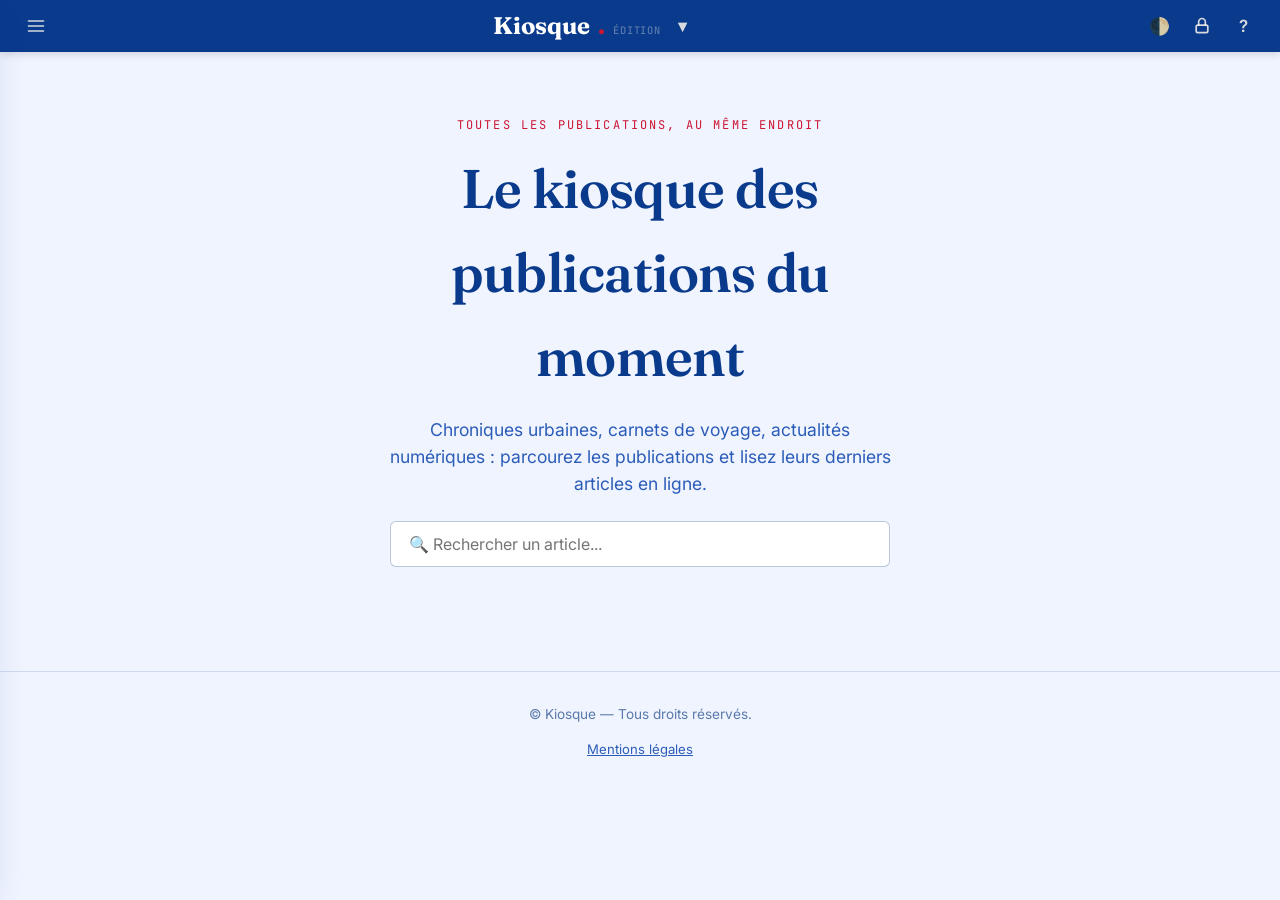
==== commit 03280e1f: "Update index.html" ====
--- a/index.html
+++ b/index.html
@@ -1,17 +1,13 @@
 <!DOCTYPE html>
-<html lang="fr">
+<html lang="fr" data-theme="classique" data-layout="standard">
 <head>
   <meta charset="UTF-8">
   <meta name="viewport" content="width=device-width, initial-scale=1.0">
   <title>Kiosque — toutes les publications</title>
   <meta name="description" content="Le kiosque rassemble toutes les publications du moment, avec un espace de rédaction complet.">
-
-  <link rel="manifest" href="[data-uri]">
   <meta name="theme-color" content="#0A3A8C">
   <meta name="mobile-web-app-capable" content="yes">
   <meta name="apple-mobile-web-app-capable" content="yes">
-  <meta name="apple-mobile-web-app-status-bar-style" content="black-translucent">
-  <meta name="apple-mobile-web-app-title" content="Kiosque">
   <link rel="apple-touch-icon" href="data:image/svg+xml,<svg xmlns='http://www.w3.org/2000/svg' viewBox='0 0 180 180'><rect width='180' height='180' rx='30' fill='%230A3A8C'/><text y='125' x='90' font-size='100' text-anchor='middle'>📰</text></svg>">
 
   <link href="https://cdn.quilljs.com/1.3.7/quill.snow.css" rel="stylesheet">
@@ -20,8 +16,11 @@
   <script src="https://www.gstatic.com/firebasejs/9.23.0/firebase-firestore-compat.js"></script>
 
   <style>
-    @import url('https://fonts.googleapis.com/css2?family=Fraunces:opsz,wght@9..144,400..700&family=Inter:wght@400;500;600;700&family=JetBrains+Mono:wght@400;500&display=swap');
-
+    @import url('https://fonts.googleapis.com/css2?family=Fraunces:opsz,wght@9..144,400..700&family=Inter:wght@400;500;600;700&family=JetBrains+Mono:wght@400;500&family=Playfair+Display:wght@400;700;900&family=Space+Grotesk:wght@400;500;700&family=DM+Sans:wght@400;500;700&display=swap');
+
+    /* ============================================================
+       BASE
+       ============================================================ */
     :root {
       --paper: #F0F4FF; --paper-light: #FFFFFF; --paper-elevated: #FFFFFF;
       --ink: #0A3A8C; --ink-soft: #2B5CB8; --ink-faint: #5A7AAB;
@@ -36,11 +35,27 @@
       --font-mono: 'JetBrains Mono','Courier New',monospace;
       --sp-1: 4px; --sp-2: 8px; --sp-3: 12px; --sp-4: 16px; --sp-5: 24px; --sp-6: 32px; --sp-7: 48px; --sp-8: 64px;
       --radius-s: 6px; --radius-m: 12px; --radius-l: 20px;
+      --radius-btn: 6px;
+      --radius-carte: 12px;
+      --radius-volet: 0px;
       --shadow-card: 0 2px 6px var(--shadow-color), 0 10px 24px -12px var(--shadow-color);
       --shadow-pop: 0 12px 32px -8px var(--shadow-color);
       --max-width: 1180px;
       --transition: 160ms ease;
       --maintenance-bg: #0A3A8C; --maintenance-color: #FFFFFF; --maintenance-font-size: 2rem;
+      /* Layout */
+      --header-style: solid;
+      --cards-per-row: 2;
+      --hero-align: center;
+      --hero-title-size: clamp(2.2rem, 5vw, 3.4rem);
+      --hero-title-max: 14ch;
+      --container-padding: var(--sp-5);
+      --hero-padding-top: var(--sp-8);
+      --hero-padding-bottom: var(--sp-7);
+      --volet-width: 320px;
+      --volet-radius: 0;
+      --btn-radius: 6px;
+      --volet-position: left;
     }
 
     @media (prefers-color-scheme: dark) {
@@ -78,47 +93,37 @@
 
     * { box-sizing: border-box; }
     html, body { margin:0; padding:0; }
-    html { font-size:16px; scroll-behavior:smooth; }
+    html { font-size:16px; scroll-behavior:smooth; color-scheme: light dark; }
     body {
       font-family: var(--font-body);
       background: var(--paper); color: var(--ink);
       line-height:1.55; -webkit-font-smoothing:antialiased;
       min-height:100vh; overflow-x:hidden;
-      background-image: radial-gradient(circle at 100% 0%, rgba(0,86,214,0.08), transparent 45%),
-                        radial-gradient(circle at 0% 100%, rgba(204,21,51,0.05), transparent 40%);
-      background-attachment:fixed;
-      transition: background-color 220ms ease, color 220ms ease;
+      transition: background-color 300ms ease, color 300ms ease;
     }
     h1,h2,h3,h4 { font-family:var(--font-display); color:var(--ink); margin:0 0 var(--sp-3); font-weight:600; letter-spacing:-0.01em; }
     p { margin:0 0 var(--sp-3); }
     a { color:var(--rust); text-decoration:none; }
     a:hover { text-decoration:underline; }
-    ul,ol { padding-left:1.2em; }
     img { max-width:100%; display:block; }
     button,input,textarea,select { font-family:inherit; font-size:1rem; color:inherit; }
-    a:focus-visible, button:focus-visible, input:focus-visible, textarea:focus-visible, select:focus-visible, [tabindex]:focus-visible {
+    a:focus-visible, button:focus-visible, input:focus-visible, textarea:focus-visible, select:focus-visible {
       outline:3px solid var(--gold); outline-offset:2px; border-radius:var(--radius-s);
     }
     @media (prefers-reduced-motion:reduce) {
-      *, *::before, *::after { animation-duration:0.001ms !important; transition-duration:0.001ms !important; scroll-behavior:auto !important; }
-    }
-    .conteneur { max-width:var(--max-width); margin:0 auto; padding:0 var(--sp-5); }
+      *, *::before, *::after { animation-duration:0.001ms !important; transition-duration:0.001ms !important; }
+    }
+    .conteneur { max-width:var(--max-width); margin:0 auto; padding:0 var(--container-padding); }
     .visually-hidden { position:absolute !important; width:1px; height:1px; overflow:hidden; clip:rect(0 0 0 0); white-space:nowrap; }
 
-    .entete { border-bottom:1px solid var(--line); background:var(--paper-light); position:sticky; top:0; z-index:20; }
-    .entete .conteneur { display:flex; align-items:center; justify-content:space-between; padding-top:var(--sp-4); padding-bottom:var(--sp-4); gap:var(--sp-4); }
-    .logo { display:flex; align-items:baseline; gap:var(--sp-2); font-family:var(--font-display); font-size:1.5rem; font-weight:700; color:var(--ink); }
-    .logo .logo-point { color:var(--rust); }
-    .logo small { font-family:var(--font-mono); font-size:0.65rem; letter-spacing:0.08em; color:var(--ink-faint); text-transform:uppercase; font-weight:500; }
-    .nav-public { display:flex; align-items:center; gap:var(--sp-5); }
-    .nav-public a { color:var(--ink-soft); font-weight:500; font-size:0.95rem; }
-    .nav-public a:hover { color:var(--rust); text-decoration:none; }
-
+    /* ============================================================
+       BOUTONS
+       ============================================================ */
     .btn {
       display:inline-flex; align-items:center; justify-content:center; gap:var(--sp-2);
       font-family:var(--font-body); font-weight:600; font-size:0.92rem;
-      padding:10px 20px; border-radius:var(--radius-s); border:1px solid transparent;
-      cursor:pointer; transition:transform var(--transition), box-shadow var(--transition), background var(--transition), color var(--transition), border-color var(--transition);
+      padding:10px 20px; border-radius:var(--radius-btn); border:1px solid transparent;
+      cursor:pointer; transition:transform var(--transition), box-shadow var(--transition), background var(--transition), color var(--transition);
       white-space:nowrap;
     }
     .btn:active { transform:translateY(1px); }
@@ -127,29 +132,19 @@
     .btn-accent { background:var(--rust); color:#fff; }
     .btn-accent:hover { background:var(--rust-dark); box-shadow:var(--shadow-card); }
     .btn-succes { background:var(--green); color:#fff; }
-    .btn-succes:hover { filter:brightness(1.08); box-shadow:var(--shadow-card); }
+    .btn-succes:hover { filter:brightness(1.08); }
     .btn-fantome { background:transparent; color:var(--ink); border-color:var(--line-strong); }
     .btn-fantome:hover { background:color-mix(in srgb, var(--ink) 8%, transparent); }
     .btn-danger { background:transparent; color:var(--rust); border-color:color-mix(in srgb, var(--rust) 40%, transparent); }
     .btn-danger:hover { background:color-mix(in srgb, var(--rust) 10%, transparent); }
     .btn-petit { padding:6px 14px; font-size:0.82rem; }
     .btn:disabled { opacity:0.5; cursor:not-allowed; }
-    .btn-icone { padding:8px; border-radius:50%; background:transparent; border:1px solid var(--line-strong); color:var(--ink-soft); line-height:0; }
-    .btn-icone:hover { background:color-mix(in srgb, var(--ink) 8%, transparent); }
-
-    .btn-piece-jointe {
-      display:inline-flex; align-items:center; gap:8px;
-      font-family:var(--font-body); font-size:0.85rem; font-weight:500;
-      padding:8px 14px; border:1px solid var(--line-strong); border-radius:var(--radius-s);
-      background:var(--paper-elevated); color:var(--ink-soft); cursor:pointer; text-decoration:none;
-      transition:border-color var(--transition), color var(--transition), background var(--transition), transform var(--transition);
-    }
-    .btn-piece-jointe:hover { border-color:var(--gold); color:var(--ink); background:color-mix(in srgb, var(--gold) 10%, transparent); transform:translateY(-1px); text-decoration:none; }
-    .piece-indisponible { display:inline-flex; align-items:center; gap:6px; padding:8px 14px; border:1px dashed var(--line-strong); border-radius:var(--radius-s); color:var(--ink-faint); font-size:0.85rem; }
-    .piece-indisponible em { font-style:normal; font-size:0.75rem; color:var(--rust); }
-
+
+    /* ============================================================
+       TAMPONS
+       ============================================================ */
     .tampon {
-      display:inline-flex; align-items:center; font-family:var(--font-body); font-size:0.78rem; font-weight:600;
+      display:inline-flex; align-items:center; font-size:0.78rem; font-weight:600;
       padding:3px 13px; border-radius:999px; border:1.5px solid currentColor;
       background:color-mix(in srgb, currentColor 10%, transparent); white-space:nowrap; line-height:1.4;
     }
@@ -160,18 +155,28 @@
     .tampon[data-statut="Hors ligne"]  { color:var(--stamp-horsligne); }
     .tampon[data-statut="À supprimer"] { color:var(--stamp-asupprimer); }
 
+    /* ============================================================
+       BARRE SUPÉRIEURE
+       ============================================================ */
     .barre-superieure {
-      background:var(--ink); display:flex; align-items:center; justify-content:space-between;
-      padding:6px var(--sp-4); position:sticky; top:0; z-index:300;
-      box-shadow:0 2px 8px rgba(0,0,0,0.15); transition:background-color 220ms ease;
+      background:var(--ink);
+      display:flex; align-items:center; justify-content:space-between;
+      padding:6px var(--sp-4);
+      position:sticky; top:0; z-index:300;
+      box-shadow:0 2px 8px rgba(0,0,0,0.15);
+      transition:background-color 300ms ease;
     }
     .barre-superieure-gauche, .barre-superieure-centre, .barre-superieure-droite { display:flex; align-items:center; gap:2px; }
     .barre-superieure-centre { position:relative; }
     .barre-superieure .logo { color:var(--paper-light); }
+    .logo { display:flex; align-items:baseline; gap:var(--sp-2); font-family:var(--font-display); font-size:1.5rem; font-weight:700; color:var(--ink); }
+    .logo .logo-point { color:var(--rust); }
+    .logo small { font-family:var(--font-mono); font-size:0.65rem; letter-spacing:0.08em; color:var(--ink-faint); text-transform:uppercase; font-weight:500; }
+
     .icone-barre {
       background:transparent; border:none; color:rgba(251,246,236,0.85);
       width:40px; height:40px; display:inline-flex; align-items:center; justify-content:center;
-      border-radius:var(--radius-s); cursor:pointer; font-size:1.05rem; font-weight:600; flex-shrink:0;
+      border-radius:var(--radius-btn); cursor:pointer; font-size:1.05rem; font-weight:600; flex-shrink:0;
       transition:background var(--transition), color var(--transition);
     }
     .icone-barre:hover { background:rgba(251,246,236,0.14); color:#fff; }
@@ -188,34 +193,59 @@
       padding:9px 12px; border-radius:var(--radius-s); font-size:0.88rem; font-weight:500;
       color:var(--ink); cursor:pointer; text-decoration:none;
     }
-    .menu-deroulant-superieur a:hover, .menu-deroulant-superieur button:hover { background:color-mix(in srgb, var(--ink) 8%, transparent); text-decoration:none; }
+    .menu-deroulant-superieur a:hover, .menu-deroulant-superieur button:hover { background:color-mix(in srgb, var(--ink) 8%, transparent); }
     .menu-deroulant-superieur .separateur-menu { border-top:1px solid var(--line); margin:var(--sp-2) 4px; }
     .menu-deroulant-superieur[hidden] { display:none !important; }
     .panneau-aide-superieur { right:0; left:auto; transform:none; max-width:260px; }
     .panneau-aide-superieur p { margin:0; padding:8px 10px; font-size:0.85rem; color:var(--ink-soft); line-height:1.5; }
 
-    .hero { padding:var(--sp-8) 0 var(--sp-7); text-align:center; }
-    .hero .eyebrow { font-family:var(--font-mono); font-size:0.75rem; letter-spacing:0.18em; text-transform:uppercase; color:var(--rust); margin-bottom:var(--sp-3); }
-    .hero h1 { font-size:clamp(2.2rem,5vw,3.4rem); max-width:14ch; margin:0 auto var(--sp-4); }
+    /* ============================================================
+       HERO (bandeau d'accueil)
+       ============================================================ */
+    .hero {
+      padding: var(--hero-padding-top) 0 var(--hero-padding-bottom);
+      text-align: var(--hero-align);
+    }
+    .hero .eyebrow {
+      font-family:var(--font-mono); font-size:0.75rem; letter-spacing:0.18em;
+      text-transform:uppercase; color:var(--rust); margin-bottom:var(--sp-3);
+    }
+    .hero h1 {
+      font-size: var(--hero-title-size);
+      max-width: var(--hero-title-max);
+      margin: 0 auto var(--sp-4);
+    }
     .hero p.lead { max-width:46ch; margin:0 auto; color:var(--ink-soft); font-size:1.1rem; }
     .recherche-accueil { margin-top:var(--sp-5); max-width:500px; margin-left:auto; margin-right:auto; }
     .recherche-accueil input {
-      width:100%; padding:12px 18px; border-radius:999px; border:1.5px solid var(--input-border);
+      width:100%; padding:12px 18px; border-radius:var(--radius-btn); border:1.5px solid var(--input-border);
       background:var(--input-bg); font-size:1rem; color:var(--ink);
-      transition:border-color var(--transition), background var(--transition);
     }
     .recherche-accueil input:focus { border-color:var(--gold); outline:none; }
 
-    .liste-articles-accueil { display:grid; grid-template-columns:1fr 1fr; gap:var(--sp-4); margin-bottom:var(--sp-5); }
-    @media (max-width:768px) { .liste-articles-accueil { grid-template-columns:1fr; gap:var(--sp-3); } }
+    /* ============================================================
+       LISTES D'ARTICLES
+       ============================================================ */
+    .liste-articles-accueil {
+      display:grid;
+      grid-template-columns: repeat(var(--cards-per-row), minmax(0, 1fr));
+      gap: var(--sp-4);
+      margin-bottom: var(--sp-5);
+    }
     .article-item-accueil {
-      background:var(--paper-light); border:1px solid var(--line); border-radius:var(--radius-m);
-      padding:var(--sp-4); display:flex; flex-direction:column; gap:var(--sp-3);
-      transition:transform var(--transition), box-shadow var(--transition), border-color var(--transition);
-      text-decoration:none; color:inherit; -webkit-tap-highlight-color:transparent;
+      background:var(--paper-light);
+      border:1px solid var(--line);
+      border-radius: var(--radius-carte);
+      padding: var(--sp-4);
+      display:flex; flex-direction:column; gap:var(--sp-3);
+      transition: transform 200ms ease, box-shadow 200ms ease, border-color 200ms ease;
+      text-decoration:none; color:inherit;
     }
     .article-item-accueil:hover { transform:translateY(-2px); box-shadow:var(--shadow-card); border-color:var(--line-strong); }
-    .article-item-accueil .article-image { width:100%; aspect-ratio:16/9; border-radius:var(--radius-s); overflow:hidden; background:var(--paper); display:flex; align-items:center; justify-content:center; }
+    .article-item-accueil .article-image {
+      width:100%; aspect-ratio:16/9; border-radius: var(--radius-s); overflow:hidden;
+      background:var(--paper); display:flex; align-items:center; justify-content:center;
+    }
     .article-item-accueil .article-image img { width:100%; height:100%; object-fit:cover; display:block; }
     .article-item-accueil .article-image:empty { display:none; }
     .article-item-accueil .article-info { flex:1; }
@@ -223,63 +253,17 @@
     .article-item-accueil .article-info .meta { font-size:0.82rem; color:var(--ink-faint); display:flex; flex-wrap:wrap; gap:var(--sp-2); margin-bottom:var(--sp-1); }
     .article-item-accueil .article-info .extrait { color:var(--ink-soft); font-size:0.9rem; margin-top:var(--sp-1); }
 
-    .pagination-container { display:flex; align-items:center; justify-content:center; gap:var(--sp-3); flex-wrap:wrap; margin-top:var(--sp-5); padding:var(--sp-3) 0; }
-    .pagination-container button {
-      min-width:36px; height:36px; border:1px solid var(--line-strong); border-radius:var(--radius-s);
-      background:transparent; color:var(--ink-soft); font-weight:500; cursor:pointer;
-      transition:background var(--transition), color var(--transition), border-color var(--transition);
-      font-size:0.9rem;
-    }
-    .pagination-container button:hover:not(:disabled) { background:var(--ink); color:var(--paper-light); border-color:var(--ink); }
-    .pagination-container button.actif { background:var(--ink); color:var(--paper-light); border-color:var(--ink); }
-    .pagination-container button:disabled { opacity:0.4; cursor:not-allowed; }
-
-    .page-article { padding:var(--sp-7) 0; }
-    .page-article .fil-ariane { font-family:var(--font-mono); font-size:0.78rem; color:var(--ink-faint); margin-bottom:var(--sp-5); }
-    .page-article .fil-ariane a { color:var(--ink-soft); }
-    .page-article .article-detail { background:var(--paper-light); border:1px solid var(--line); border-radius:var(--radius-l); padding:var(--sp-7); }
-    .page-article .article-detail h1 { font-size:clamp(2rem,4vw,2.8rem); margin-bottom:var(--sp-3); }
-    .page-article .article-detail .meta-detail { font-family:var(--font-mono); font-size:0.85rem; color:var(--ink-faint); margin-bottom:var(--sp-4); }
-    .page-article .article-detail .illustration { margin-bottom:var(--sp-5); border-radius:var(--radius-m); overflow:hidden; border:1px solid var(--line); }
-    .page-article .article-detail .illustration img { width:100%; display:block; }
-    .page-article .article-detail .resume { font-style:italic; color:var(--ink-soft); border-left:3px solid var(--gold); padding-left:var(--sp-3); margin:0 0 var(--sp-5); font-size:1.1rem; }
-    .page-article .article-detail .contenu { color:var(--ink); }
-    .page-article .article-detail .contenu p { margin:0 0 var(--sp-3); }
-    .page-article .article-detail .contenu img { max-width:100%; height:auto; border-radius:var(--radius-s); margin:var(--sp-3) 0; }
-    .page-article .article-detail .contenu h2, .page-article .article-detail .contenu h3 { margin-top:var(--sp-5); }
-    .page-article .article-detail .contenu blockquote { border-left:4px solid var(--gold); padding-left:var(--sp-3); color:var(--ink-soft); font-style:italic; margin:var(--sp-3) 0; }
-    .page-article .article-detail .contenu code { background:var(--code-bg); padding:2px 6px; border-radius:4px; font-family:var(--font-mono); font-size:0.9em; }
-    .page-article .article-detail .contenu pre { background:var(--code-bg); padding:var(--sp-3); border-radius:var(--radius-s); overflow-x:auto; }
-    .page-article .article-detail .pieces { margin-top:var(--sp-5); display:flex; flex-wrap:wrap; gap:var(--sp-2); }
-    .page-article .btn-retour { margin-bottom:var(--sp-5); }
-
-    .auteur-info { display:flex; align-items:center; gap:var(--sp-3); margin-bottom:var(--sp-4); }
-    .auteur-info img { width:40px; height:40px; border-radius:50%; object-fit:cover; border:2px solid var(--line-strong); }
-    .auteur-info .nom { font-weight:600; }
-    .auteur-info .bio { font-size:0.85rem; color:var(--ink-soft); }
-
-    .entete-blog { padding:var(--sp-7) 0 var(--sp-6); border-bottom:1px solid var(--line); }
-    .fil-ariane { font-family:var(--font-mono); font-size:0.78rem; color:var(--ink-faint); margin-bottom:var(--sp-4); }
-    .fil-ariane a { color:var(--ink-soft); }
-    .entete-blog h1 { font-size:clamp(1.8rem,4vw,2.6rem); margin-bottom:var(--sp-2); }
-    .entete-blog .desc-blog { color:var(--ink-soft); max-width:60ch; font-size:1.05rem; }
-    .barre-outils-blog { display:flex; align-items:center; justify-content:space-between; gap:var(--sp-4); flex-wrap:wrap; padding:var(--sp-5) 0; }
-    .barre-filtres { display:flex; flex-wrap:wrap; gap:var(--sp-2); }
-    .filtre-puce {
-      font-family:var(--font-mono); font-size:0.78rem; padding:7px 14px; border-radius:999px;
-      border:1.5px solid var(--line-strong); background:transparent; cursor:pointer; color:var(--ink-soft);
-      transition:background var(--transition), color var(--transition), border-color var(--transition);
-    }
-    .filtre-puce:hover { border-color:var(--ink); color:var(--ink); }
-    .filtre-puce.actif { background:var(--ink); color:var(--paper-light); border-color:var(--ink); }
-
-    .liste-articles-blog { display:grid; grid-template-columns:1fr 1fr; gap:var(--sp-4); margin-bottom:var(--sp-5); }
-    @media (max-width:768px) { .liste-articles-blog { grid-template-columns:1fr; gap:var(--sp-3); } }
+    .liste-articles-blog {
+      display:grid;
+      grid-template-columns: repeat(var(--cards-per-row), minmax(0, 1fr));
+      gap: var(--sp-4);
+      margin-bottom: var(--sp-5);
+    }
     .article-blog-card {
-      background:var(--paper-light); border:1px solid var(--line); border-radius:var(--radius-m);
+      background:var(--paper-light); border:1px solid var(--line); border-radius: var(--radius-carte);
       padding:var(--sp-4); display:flex; flex-direction:column; gap:var(--sp-3);
-      transition:transform var(--transition), box-shadow var(--transition), border-color var(--transition);
-      text-decoration:none; color:inherit; -webkit-tap-highlight-color:transparent;
+      transition: transform 200ms ease, box-shadow 200ms ease, border-color 200ms ease;
+      text-decoration:none; color:inherit;
     }
     .article-blog-card:hover { transform:translateY(-2px); box-shadow:var(--shadow-card); border-color:var(--line-strong); }
     .article-blog-card .article-image { width:100%; aspect-ratio:16/9; border-radius:var(--radius-s); overflow:hidden; background:var(--paper); }
@@ -289,16 +273,110 @@
     .article-blog-card .article-info .meta { font-size:0.82rem; color:var(--ink-faint); display:flex; flex-wrap:wrap; gap:var(--sp-2); }
     .article-blog-card .article-info .extrait { color:var(--ink-soft); font-size:0.9rem; margin-top:var(--sp-1); }
 
+    /* ============================================================
+       PAGINATION SIMPLIFIÉE : [◀] 1 [.....] N [▶]
+       ============================================================ */
+    .pagination-container {
+      display:flex; align-items:center; justify-content:center;
+      gap: var(--sp-2); flex-wrap:nowrap;
+      margin-top: var(--sp-6); padding: var(--sp-3) 0;
+    }
+    .pagination-container button {
+      min-width:40px; height:40px;
+      padding:0 12px;
+      border:1.5px solid var(--line-strong);
+      border-radius: var(--radius-btn);
+      background:transparent;
+      color: var(--ink-soft);
+      font-weight:600;
+      cursor:pointer;
+      font-size:0.9rem;
+      font-family: var(--font-mono);
+      transition: background var(--transition), color var(--transition), border-color var(--transition), transform var(--transition);
+    }
+    .pagination-container button:hover:not(:disabled) {
+      background: color-mix(in srgb, var(--ink) 10%, transparent);
+      color: var(--ink);
+      border-color: var(--ink);
+    }
+    .pagination-container button.actif {
+      background: var(--ink);
+      color: var(--paper-light);
+      border-color: var(--ink);
+    }
+    .pagination-container button:disabled { opacity:0.35; cursor:not-allowed; }
+    .pagination-container .pagination-sep {
+      color: var(--ink-faint);
+      font-family: var(--font-mono);
+      font-weight: 700;
+      padding: 0 var(--sp-2);
+      user-select: none;
+      letter-spacing: 0.15em;
+    }
+    .pagination-container .pagination-info {
+      font-family: var(--font-mono);
+      font-size: 0.75rem;
+      color: var(--ink-faint);
+      padding: 0 var(--sp-2);
+      white-space: nowrap;
+    }
+    @media (max-width:520px) {
+      .pagination-container .pagination-info { display:none; }
+      .pagination-container { gap: 4px; }
+      .pagination-container button { min-width:36px; height:36px; padding:0 8px; font-size:0.85rem; }
+    }
+
+    /* ============================================================
+       PAGE ARTICLE
+       ============================================================ */
+    .page-article { padding:var(--sp-7) 0; }
+    .page-article .fil-ariane { font-family:var(--font-mono); font-size:0.78rem; color:var(--ink-faint); margin-bottom:var(--sp-5); }
+    .page-article .article-detail { background:var(--paper-light); border:1px solid var(--line); border-radius: var(--radius-carte); padding:var(--sp-7); }
+    .page-article .article-detail h1 { font-size:clamp(2rem,4vw,2.8rem); margin-bottom:var(--sp-3); }
+    .page-article .article-detail .meta-detail { font-family:var(--font-mono); font-size:0.85rem; color:var(--ink-faint); margin-bottom:var(--sp-4); }
+    .page-article .article-detail .illustration { margin-bottom:var(--sp-5); border-radius:var(--radius-m); overflow:hidden; border:1px solid var(--line); }
+    .page-article .article-detail .resume { font-style:italic; color:var(--ink-soft); border-left:3px solid var(--gold); padding-left:var(--sp-3); margin:0 0 var(--sp-5); font-size:1.1rem; }
+    .page-article .article-detail .contenu { color:var(--ink); }
+    .page-article .article-detail .contenu p { margin:0 0 var(--sp-3); }
+    .page-article .article-detail .contenu img { max-width:100%; height:auto; border-radius:var(--radius-s); margin:var(--sp-3) 0; }
+    .page-article .article-detail .pieces { margin-top:var(--sp-5); display:flex; flex-wrap:wrap; gap:var(--sp-2); }
+    .page-article .btn-retour { margin-bottom:var(--sp-5); }
+
+    .auteur-info { display:flex; align-items:center; gap:var(--sp-3); margin-bottom:var(--sp-4); }
+    .auteur-info img { width:40px; height:40px; border-radius:50%; object-fit:cover; border:2px solid var(--line-strong); }
+    .auteur-info .nom { font-weight:600; }
+    .auteur-info .bio { font-size:0.85rem; color:var(--ink-soft); }
+
+    /* ============================================================
+       PAGE BLOG
+       ============================================================ */
+    .entete-blog { padding:var(--sp-7) 0 var(--sp-6); border-bottom:1px solid var(--line); }
+    .fil-ariane { font-family:var(--font-mono); font-size:0.78rem; color:var(--ink-faint); margin-bottom:var(--sp-4); }
+    .entete-blog h1 { font-size:clamp(1.8rem,4vw,2.6rem); margin-bottom:var(--sp-2); }
+    .entete-blog .desc-blog { color:var(--ink-soft); max-width:60ch; font-size:1.05rem; }
+    .barre-outils-blog { display:flex; align-items:center; justify-content:space-between; gap:var(--sp-4); flex-wrap:wrap; padding:var(--sp-5) 0; }
+    .barre-filtres { display:flex; flex-wrap:wrap; gap:var(--sp-2); }
+    .filtre-puce {
+      font-family:var(--font-mono); font-size:0.78rem; padding:7px 14px; border-radius: var(--radius-btn);
+      border:1.5px solid var(--line-strong); background:transparent; cursor:pointer; color:var(--ink-soft);
+    }
+    .filtre-puce:hover { border-color:var(--ink); color:var(--ink); }
+    .filtre-puce.actif { background:var(--ink); color:var(--paper-light); border-color:var(--ink); }
+
+    /* ============================================================
+       VOLET LATÉRAL
+       ============================================================ */
     .volet-lateral {
-      position:fixed; top:0; left:0; width:320px; max-width:80vw; height:100%;
+      position:fixed; top:0; width:var(--volet-width); max-width:85vw; height:100%;
       background:var(--paper-light); box-shadow:var(--shadow-pop);
-      transform:translateX(-100%); transition:transform 0.3s ease;
       z-index:500; padding:var(--sp-6) var(--sp-5); overflow-y:auto;
-      will-change:transform;
-    }
-    .volet-lateral.ouvert { transform:translateX(0); }
-    .volet-lateral .fermer-volet { background:none; border:none; font-size:1.8rem; position:absolute; top:var(--sp-3); right:var(--sp-3); cursor:pointer; color:var(--ink-faint); border-radius:var(--radius-s); padding:4px 10px; }
-    .volet-lateral .fermer-volet:hover { color:var(--ink); background:color-mix(in srgb, var(--ink) 8%, transparent); }
+      transition: transform 0.35s cubic-bezier(0.16,1,0.3,1);
+      border-radius: var(--volet-radius);
+    }
+    .volet-lateral[data-position="left"] { left:0; transform:translateX(-100%); border-radius:0 var(--volet-radius) var(--volet-radius) 0; }
+    .volet-lateral[data-position="right"] { right:0; transform:translateX(100%); border-radius:var(--volet-radius) 0 0 var(--volet-radius); }
+    .volet-lateral.ouvert { transform:translateX(0) !important; }
+    .volet-lateral .fermer-volet { background:none; border:none; font-size:1.8rem; position:absolute; top:var(--sp-3); right:var(--sp-3); cursor:pointer; color:var(--ink-faint); border-radius:var(--radius-btn); padding:4px 10px; }
     .volet-lateral h2 { margin-bottom:var(--sp-5); }
     .volet-lateral .liste-rubriques { list-style:none; padding:0; margin:0; }
     .volet-lateral .liste-rubriques li { margin-bottom:var(--sp-4); }
@@ -307,20 +385,25 @@
     .volet-lateral .liste-rubriques .sous-liste li { padding:var(--sp-2) 0; border-bottom:1px solid var(--line); }
     .volet-lateral .liste-rubriques .sous-liste li:last-child { border-bottom:none; }
     .volet-lateral .liste-rubriques .sous-liste a { color:var(--ink-soft); }
-    .volet-lateral .liste-rubriques .sous-liste a:hover { color:var(--rust); text-decoration:none; }
     .volet-lateral .aucune-pub { color:var(--ink-faint); font-style:italic; }
     .fond-volet { position:fixed; inset:0; background:rgba(0,0,0,0.45); z-index:499; display:none; }
     .fond-volet.visible { display:block; }
 
+    /* ============================================================
+       LOGIN
+       ============================================================ */
     .scene-connexion { min-height:100vh; display:flex; align-items:center; justify-content:center; padding:var(--sp-5); }
-    .carte-pass { width:100%; max-width:420px; background:var(--paper-light); border:1px solid var(--line); border-radius:var(--radius-l); padding:var(--sp-7) var(--sp-6); box-shadow:var(--shadow-pop); position:relative; }
+    .carte-pass {
+      width:100%; max-width:420px; background:var(--paper-light); border:1px solid var(--line);
+      border-radius: var(--radius-carte); padding:var(--sp-7) var(--sp-6); box-shadow:var(--shadow-pop); position:relative;
+    }
     .carte-pass .logo { justify-content:center; margin-bottom:var(--sp-2); color:var(--ink); }
     .carte-pass .sous-titre { text-align:center; color:var(--ink-soft); font-size:0.92rem; margin-bottom:var(--sp-6); }
     .champ { margin-bottom:var(--sp-4); }
     .champ label { display:block; font-size:0.82rem; font-weight:600; margin-bottom:var(--sp-2); color:var(--ink-soft); }
     .champ input, .champ textarea, .champ select {
-      width:100%; padding:11px 14px; border:1.5px solid var(--input-border); border-radius:var(--radius-s);
-      background:var(--input-bg); transition:border-color var(--transition), background var(--transition); color:var(--ink);
+      width:100%; padding:11px 14px; border:1.5px solid var(--input-border); border-radius:var(--radius-btn);
+      background:var(--input-bg); color:var(--ink);
     }
     .champ input:focus, .champ textarea:focus, .champ select:focus { border-color:var(--gold); outline:none; }
     .champ-aide { font-size:0.78rem; color:var(--ink-faint); margin-top:var(--sp-1); }
@@ -328,17 +411,18 @@
     .message-erreur {
       background:color-mix(in srgb, var(--rust) 12%, transparent);
       border:1px solid color-mix(in srgb, var(--rust) 40%, transparent);
-      color:var(--rust-dark); border-radius:var(--radius-s); padding:var(--sp-3) var(--sp-4);
+      color:var(--rust-dark); border-radius:var(--radius-btn); padding:var(--sp-3) var(--sp-4);
       font-size:0.88rem; margin-bottom:var(--sp-4); display:none;
     }
-    .mode-sombre .message-erreur { color:var(--rust); }
     .message-erreur.visible { display:block; }
 
+    /* ============================================================
+       ADMIN
+       ============================================================ */
     .app-admin { display:grid; grid-template-columns:240px 1fr; min-height:100vh; }
     .barre-laterale {
       background:var(--ink); color:var(--paper-light); padding:var(--sp-5) var(--sp-4);
       display:flex; flex-direction:column; position:sticky; top:52px; height:calc(100vh - 52px);
-      transition:background-color 220ms ease;
     }
     .barre-laterale .logo { color:var(--paper-light); margin-bottom:var(--sp-7); }
     .barre-laterale .logo .logo-point { color:var(--gold); }
@@ -346,19 +430,18 @@
     .nav-admin button {
       display:flex; align-items:center; gap:var(--sp-3); text-align:left;
       background:transparent; border:none; color:rgba(251,246,236,0.75);
-      padding:11px var(--sp-3); border-radius:var(--radius-s); font-size:0.92rem; font-weight:500;
-      cursor:pointer; transition:background var(--transition), color var(--transition);
+      padding:11px var(--sp-3); border-radius:var(--radius-btn); font-size:0.92rem; font-weight:500;
+      cursor:pointer;
     }
     .nav-admin button:hover { background:rgba(251,246,236,0.08); color:#fff; }
     .nav-admin button.actif { background:rgba(176,141,87,0.18); color:var(--gold); }
     .nav-admin .puce { font-family:var(--font-mono); opacity:0.7; font-size:0.8rem; }
     .utilisateur-courant { border-top:1px solid rgba(251,246,236,0.15); padding-top:var(--sp-4); margin-top:var(--sp-4); }
     .utilisateur-courant .nom { font-weight:600; font-size:0.9rem; }
-    .utilisateur-courant .role { font-family:var(--font-mono); font-size:0.72rem; color:var(--gold); text-transform:uppercase; letter-spacing:0.05em; }
+    .utilisateur-courant .role { font-family:var(--font-mono); font-size:0.72rem; color:var(--gold); text-transform:uppercase; }
     .utilisateur-courant button {
       margin-top:var(--sp-3); width:100%; background:transparent; border:1px solid rgba(251,246,236,0.25);
-      color:rgba(251,246,236,0.85); padding:8px; border-radius:var(--radius-s); cursor:pointer; font-size:0.82rem;
-      transition:background var(--transition);
+      color:rgba(251,246,236,0.85); padding:8px; border-radius:var(--radius-btn); cursor:pointer; font-size:0.82rem;
     }
     .utilisateur-courant button:hover { background:rgba(251,246,236,0.1); }
 
@@ -371,7 +454,7 @@
     .vue-admin.actif { display:block; }
 
     .grille-stats { display:grid; grid-template-columns:repeat(4,1fr); gap:var(--sp-4); margin-bottom:var(--sp-6); }
-    .carte-stat { background:var(--paper-light); border:1px solid var(--line); border-left:4px solid var(--ink); border-radius:var(--radius-m); padding:var(--sp-5); }
+    .carte-stat { background:var(--paper-light); border:1px solid var(--line); border-left:4px solid var(--ink); border-radius: var(--radius-carte); padding:var(--sp-5); }
     .carte-stat:nth-child(1) { border-left-color:var(--ink); }
     .carte-stat:nth-child(2) { border-left-color:var(--rust); }
     .carte-stat:nth-child(3) { border-left-color:var(--stamp-brouillon); }
@@ -381,16 +464,15 @@
 
     .grille-actions { display:grid; grid-template-columns:repeat(auto-fit, minmax(150px,1fr)); gap:var(--sp-3); margin-bottom:var(--sp-7); }
     .action-rapide {
-      background:var(--paper-light); border:1px solid var(--line); border-radius:var(--radius-m);
+      background:var(--paper-light); border:1px solid var(--line); border-radius: var(--radius-carte);
       padding:var(--sp-4); display:flex; flex-direction:column; align-items:flex-start; gap:var(--sp-2);
-      cursor:pointer; text-align:left; transition:transform var(--transition), box-shadow var(--transition), border-color var(--transition);
-      color:var(--ink);
+      cursor:pointer; text-align:left; color:var(--ink);
     }
     .action-rapide:hover { transform:translateY(-2px); box-shadow:var(--shadow-card); border-color:var(--gold); }
     .action-rapide .icone { font-size:1.4rem; }
     .action-rapide .libelle { font-weight:600; font-size:0.9rem; }
 
-    .carte { background:var(--paper-light); border:1px solid var(--line); border-radius:var(--radius-m); padding:var(--sp-5); margin-bottom:var(--sp-5); }
+    .carte { background:var(--paper-light); border:1px solid var(--line); border-radius: var(--radius-carte); padding:var(--sp-5); margin-bottom:var(--sp-5); }
     .carte-entete { display:flex; align-items:center; justify-content:space-between; gap:var(--sp-3); margin-bottom:var(--sp-4); flex-wrap:wrap; }
     .carte-entete h2 { margin:0; font-size:1.2rem; }
 
@@ -398,17 +480,15 @@
     table.table-donnees { width:100%; border-collapse:collapse; font-size:0.9rem; }
     table.table-donnees th { text-align:left; font-family:var(--font-mono); font-size:0.72rem; letter-spacing:0.06em; text-transform:uppercase; color:var(--ink-faint); padding:var(--sp-2) var(--sp-3); border-bottom:2px solid var(--ink); }
     table.table-donnees td { padding:var(--sp-3) var(--sp-3); border-bottom:1px solid var(--line); vertical-align:middle; color:var(--ink); }
-    table.table-donnees tbody tr:hover { background:color-mix(in srgb, var(--ink) 5%, transparent); }
     .actions-cellule { display:flex; gap:var(--sp-1); justify-content:flex-end; flex-wrap:wrap; }
-    .badge-role { display:inline-block; padding:3px 10px; border-radius:999px; font-size:0.74rem; font-weight:600; font-family:var(--font-mono); text-transform:uppercase; letter-spacing:0.04em; }
+    .badge-role { display:inline-block; padding:3px 10px; border-radius:999px; font-size:0.74rem; font-weight:600; font-family:var(--font-mono); text-transform:uppercase; }
     .badge-role.role-admin { background:color-mix(in srgb, var(--rust) 15%, transparent); color:var(--rust); }
-    .badge-role.role-redacteur { background:color-mix(in srgb, var(--green) 15%, transparent); color:var(--green); }
     .etiquette-vous { font-size:0.72rem; color:var(--ink-faint); font-style:italic; }
 
     .liste-blogs-admin { display:grid; gap:var(--sp-3); }
     .ligne-blog-admin {
       display:flex; align-items:center; justify-content:space-between; gap:var(--sp-4);
-      padding:var(--sp-4); border:1px solid var(--line); border-radius:var(--radius-m);
+      padding:var(--sp-4); border:1px solid var(--line); border-radius: var(--radius-carte);
       background:var(--paper-light); flex-wrap:wrap;
     }
     .ligne-blog-admin .infos h3 { margin-bottom:2px; font-size:1.05rem; }
@@ -416,97 +496,76 @@
     .ligne-blog-admin .infos .meta-cellule { margin-top:4px; display:block; font-family:var(--font-mono); font-size:0.78rem; color:var(--ink-faint); }
 
     .barre-filtres-et-onglets { display:flex; align-items:flex-start; justify-content:space-between; gap:var(--sp-4); flex-wrap:wrap; margin-bottom:var(--sp-4); }
-    #filtres-statut-articles { display:flex; flex-direction:column; gap:0; border:1.5px solid var(--line-strong); border-radius:var(--radius-m); overflow:hidden; max-width:280px; margin-bottom:0; }
+    #filtres-statut-articles { display:flex; flex-direction:column; gap:0; border:1.5px solid var(--line-strong); border-radius: var(--radius-carte); overflow:hidden; max-width:280px; }
     #filtres-statut-articles .filtre-puce { border:none; border-bottom:1px solid var(--line); border-radius:0; text-align:left; background:transparent; padding:10px 14px; width:100%; }
     #filtres-statut-articles .filtre-puce:last-child { border-bottom:none; }
-    #filtres-statut-articles .filtre-puce:hover { background:color-mix(in srgb, var(--ink) 6%, transparent); border-color:var(--line); }
-    #filtres-statut-articles .filtre-puce.actif { background:var(--ink); color:var(--paper-light); border-color:var(--ink); }
+    #filtres-statut-articles .filtre-puce.actif { background:var(--ink); color:var(--paper-light); }
 
     .liste-articles-admin { display:flex; flex-direction:column; gap:var(--sp-3); }
-    .carte-article-admin { background:var(--paper-light); border:1px solid var(--line); border-radius:var(--radius-m); padding:var(--sp-4) var(--sp-5); }
+    .carte-article-admin { background:var(--paper-light); border:1px solid var(--line); border-radius: var(--radius-carte); padding:var(--sp-4) var(--sp-5); }
     .entete-carte-article-admin { display:flex; align-items:flex-start; justify-content:space-between; gap:var(--sp-3); margin-bottom:var(--sp-1); }
     .titre-article-admin { background:none; border:none; padding:0; font-family:var(--font-display); font-size:1.1rem; font-weight:600; color:var(--rust); cursor:pointer; text-align:left; line-height:1.3; }
     .titre-article-admin:hover { text-decoration:underline; }
-    .meta-article-admin { font-family:var(--font-mono); font-size:0.76rem; color:var(--ink-faint); display:flex; gap:var(--sp-3); flex-wrap:wrap; align-items:center; margin-bottom:var(--sp-2); }
-    .resume-article-admin { color:var(--ink-soft); font-size:0.9rem; margin:0 0 var(--sp-3); display:none; }
-    .carte-article-admin.vue-detaillee .resume-article-admin { display:block; }
+    .meta-article-admin { font-family:var(--font-mono); font-size:0.76rem; color:var(--ink-faint); display:flex; gap:var(--sp-3); flex-wrap:wrap; margin-bottom:var(--sp-2); }
     .pied-carte-article-admin { display:flex; align-items:center; justify-content:space-between; gap:var(--sp-3); flex-wrap:wrap; padding-top:var(--sp-3); border-top:1px solid var(--line); }
-    .pied-carte-article-admin .select-statut { font-size:0.8rem; padding:6px 10px; border-radius:var(--radius-s); border:1.5px solid var(--input-border); background:var(--input-bg); color:var(--ink); }
+    .pied-carte-article-admin .select-statut { font-size:0.8rem; padding:6px 10px; border-radius:var(--radius-btn); border:1.5px solid var(--input-border); background:var(--input-bg); color:var(--ink); }
 
     .recherche-admin { display:flex; gap:var(--sp-3); flex-wrap:wrap; margin-bottom:var(--sp-4); }
-    .recherche-admin input { flex:1; min-width:200px; padding:10px 14px; border-radius:var(--radius-s); border:1.5px solid var(--input-border); background:var(--input-bg); color:var(--ink); }
-    .recherche-admin input:focus { border-color:var(--gold); outline:none; }
+    .recherche-admin input { flex:1; min-width:200px; padding:10px 14px; border-radius:var(--radius-btn); border:1.5px solid var(--input-border); background:var(--input-bg); color:var(--ink); }
 
     .barre-actions-detail { display:flex; align-items:center; gap:var(--sp-2); margin:var(--sp-4) 0 var(--sp-5); flex-wrap:wrap; }
     .barre-actions-detail .pousser-droite { margin-left:auto; }
     .menu-action { position:relative; }
     .menu-action-liste { display:none; position:absolute; top:calc(100% + 6px); left:0; min-width:230px; background:var(--paper-light); border:1px solid var(--line-strong); border-radius:var(--radius-m); box-shadow:var(--shadow-pop); padding:var(--sp-2); z-index:50; }
     .menu-action.ouvert .menu-action-liste { display:block; }
-    .menu-action-liste button { display:block; width:100%; text-align:left; background:none; border:none; padding:8px 10px; border-radius:var(--radius-s); font-size:0.86rem; color:var(--ink); cursor:pointer; }
+    .menu-action-liste button { display:block; width:100%; text-align:left; background:none; border:none; padding:8px 10px; border-radius:var(--radius-btn); font-size:0.86rem; color:var(--ink); cursor:pointer; }
     .menu-action-liste button:hover { background:color-mix(in srgb, var(--ink) 8%, transparent); }
     .menu-action-liste button.action-danger { color:var(--rust); }
     .menu-action-liste .separateur-menu { border-top:1px solid var(--line); margin:var(--sp-2) 0; }
 
-    .carte-detail-article { background:var(--paper-light); border:1px solid var(--line); border-radius:var(--radius-l); padding:var(--sp-6); }
+    .carte-detail-article { background:var(--paper-light); border:1px solid var(--line); border-radius: var(--radius-carte); padding:var(--sp-6); }
     .entete-detail-article { display:flex; align-items:flex-start; justify-content:space-between; gap:var(--sp-4); margin-bottom:var(--sp-2); }
     .entete-detail-article h1 { margin:0; font-size:1.7rem; }
     .meta-detail-article { font-family:var(--font-mono); font-size:0.8rem; color:var(--ink-faint); margin-bottom:var(--sp-4); }
     .detail-illustration { margin-bottom:var(--sp-4); border-radius:var(--radius-m); overflow:hidden; border:1px solid var(--line); }
-    .detail-illustration img { width:100%; display:block; }
     .detail-resume { font-style:italic; color:var(--ink-soft); border-left:3px solid var(--gold); padding-left:var(--sp-3); margin:0 0 var(--sp-4); }
     .detail-contenu { color:var(--ink); }
-    .detail-contenu img { max-width:100%; height:auto; border-radius:var(--radius-s); margin:var(--sp-3) 0; }
-    .detail-contenu p { margin:0 0 var(--sp-3); }
-    .detail-contenu blockquote { border-left:4px solid var(--gold); padding-left:var(--sp-3); color:var(--ink-soft); font-style:italic; margin:var(--sp-3) 0; }
-    .detail-contenu code { background:var(--code-bg); padding:2px 6px; border-radius:4px; font-family:var(--font-mono); font-size:0.9em; }
-    .detail-contenu pre { background:var(--code-bg); padding:var(--sp-3); border-radius:var(--radius-s); overflow-x:auto; }
     .detail-pieces { margin-top:var(--sp-5); display:flex; flex-wrap:wrap; gap:var(--sp-2); }
 
+    /* ============================================================
+       MODALES
+       ============================================================ */
     .fond-modale {
       position:fixed; inset:0; background:rgba(10,20,40,0.65); backdrop-filter:blur(3px);
       display:none; align-items:center; justify-content:center; padding:var(--sp-5); z-index:1000;
     }
     .fond-modale.visible { display:flex; }
     .modale {
-      background:var(--paper-light); border-radius:var(--radius-l); box-shadow:var(--shadow-pop);
+      background:var(--paper-light); border-radius: var(--radius-carte); box-shadow:var(--shadow-pop);
       width:100%; max-width:540px; max-height:90vh; overflow-y:auto; padding:var(--sp-6); position:relative;
-      scrollbar-width:thin;
-    }
-    .modale::-webkit-scrollbar { width:8px; }
-    .modale::-webkit-scrollbar-thumb { background:var(--line-strong); border-radius:4px; }
+    }
     .modale.modale-large { max-width:880px; }
     .modale-entete { display:flex; align-items:flex-start; justify-content:space-between; margin-bottom:var(--sp-5); gap:var(--sp-3); }
     .modale-entete h2 { margin:0; }
-    .fermer-modale { background:transparent; border:none; font-size:1.4rem; line-height:1; cursor:pointer; color:var(--ink-faint); padding:4px 8px; border-radius:var(--radius-s); }
+    .fermer-modale { background:transparent; border:none; font-size:1.4rem; line-height:1; cursor:pointer; color:var(--ink-faint); padding:4px 8px; border-radius:var(--radius-btn); }
     .fermer-modale:hover { color:var(--ink); background:color-mix(in srgb, var(--ink) 8%, transparent); }
     .modale-pied { display:flex; justify-content:flex-end; gap:var(--sp-2); margin-top:var(--sp-5); padding-top:var(--sp-4); border-top:1px solid var(--line); flex-wrap:wrap; }
     .modale-pied .pousser-gauche { margin-right:auto; }
 
     #modale-editeur-fond .modale { display:none; flex-direction:column; max-height:94vh; padding:var(--sp-5); overflow:hidden; }
     #modale-editeur-fond.visible .modale { display:flex; }
-    #modale-editeur-fond .modale-entete { flex-shrink:0; }
-    #modale-editeur-fond .modale-pied { flex-shrink:0; margin-top:var(--sp-4); }
-    #modale-editeur-fond form#form-editeur { display:flex; flex-direction:column; gap:var(--sp-4); min-height:0; overflow-y:auto; padding-right:4px; }
-    #modale-editeur-fond .section-editeur { margin-bottom:0; }
-
-    .editeur-meta { display:flex; flex-wrap:wrap; gap:var(--sp-4); align-items:flex-end; margin-bottom:var(--sp-4); padding-bottom:var(--sp-4); border-bottom:1px dashed var(--line-strong); }
-    .editeur-meta .champ { flex:1 1 220px; margin-bottom:0; }
-    .editeur-meta .auteur-affiche { font-size:0.85rem; color:var(--ink-faint); padding-bottom:11px; }
-    .editeur-meta .auteur-affiche strong { color:var(--ink-soft); }
+    #modale-editeur-fond form#form-editeur { display:flex; flex-direction:column; gap:var(--sp-4); min-height:0; overflow-y:auto; }
 
     .section-editeur { background:var(--paper-light); border:1px solid var(--line); border-radius:var(--radius-m); padding:var(--sp-4); }
     .section-editeur h4 { font-family:var(--font-display); font-size:1.05rem; margin-bottom:var(--sp-3); }
     .compteur-caracteres { text-align:right; font-family:var(--font-mono); font-size:0.74rem; color:var(--ink-faint); margin:var(--sp-2) 0 0; }
-    .compteur-caracteres.alerte { color:var(--rust); }
 
     .zone-depot {
       border:2px dashed var(--line-strong); border-radius:var(--radius-m); background:var(--paper);
       padding:var(--sp-5) var(--sp-4); text-align:center; cursor:pointer;
-      transition:border-color var(--transition), background var(--transition);
     }
     .zone-depot:hover, .zone-depot.survol { border-color:var(--gold); background:color-mix(in srgb, var(--gold) 8%, transparent); }
     .zone-depot .icone-depot { font-size:1.6rem; margin-bottom:var(--sp-2); color:var(--ink-faint); }
-    .zone-depot p { margin:0 0 var(--sp-3); color:var(--ink-soft); }
     .zone-depot input[type="file"] { display:none; }
 
     .previsualisation-image { position:relative; display:inline-block; max-width:100%; }
@@ -514,112 +573,67 @@
     .previsualisation-image .btn-retirer-image {
       position:absolute; top:-10px; right:-10px; width:28px; height:28px; border-radius:50%;
       background:var(--rust); color:#fff; border:2px solid var(--paper-light);
-      cursor:pointer; font-size:0.95rem; line-height:1; display:flex; align-items:center; justify-content:center;
-    }
-    .previsualisation-image .btn-retirer-image:hover { background:var(--rust-dark); }
+      cursor:pointer; font-size:0.95rem; display:flex; align-items:center; justify-content:center;
+    }
 
     .liste-pieces-jointes { list-style:none; margin:var(--sp-4) 0 0; padding:0; display:flex; flex-direction:column; gap:var(--sp-2); }
     .piece-jointe {
       display:flex; align-items:center; gap:var(--sp-3); padding:var(--sp-2) var(--sp-3);
-      background:var(--paper); border:1px solid var(--line); border-radius:var(--radius-s); font-size:0.88rem;
-    }
-    .piece-jointe .icone-fichier { color:var(--ink-faint); flex-shrink:0; }
-    .piece-jointe .nom-fichier { font-weight:600; color:var(--ink); flex-grow:1; overflow:hidden; text-overflow:ellipsis; white-space:nowrap; }
-    .piece-jointe .taille-fichier { font-family:var(--font-mono); font-size:0.74rem; color:var(--ink-faint); flex-shrink:0; }
-    .piece-jointe .btn-retirer-fichier { background:transparent; border:none; color:var(--rust); cursor:pointer; font-size:1rem; padding:2px 6px; border-radius:var(--radius-s); flex-shrink:0; }
-    .piece-jointe .btn-retirer-fichier:hover { background:color-mix(in srgb, var(--rust) 12%, transparent); }
-
-    #editeur-riche-conteneur { background:var(--input-bg); border:1px solid var(--line-strong); border-radius:var(--radius-s); overflow:hidden; }
+      background:var(--paper); border:1px solid var(--line); border-radius:var(--radius-btn); font-size:0.88rem;
+    }
+    .piece-jointe .nom-fichier { font-weight:600; flex-grow:1; overflow:hidden; text-overflow:ellipsis; white-space:nowrap; }
+    .piece-jointe .taille-fichier { font-family:var(--font-mono); font-size:0.74rem; color:var(--ink-faint); }
+    .piece-jointe .btn-retirer-fichier { background:transparent; border:none; color:var(--rust); cursor:pointer; font-size:1rem; padding:2px 6px; border-radius:var(--radius-btn); }
+
+    /* Quill */
+    #editeur-riche-conteneur { background:var(--input-bg); border:1px solid var(--line-strong); border-radius:var(--radius-btn); overflow:hidden; }
     #editeur-riche-conteneur .ql-toolbar.ql-snow {
       border:none; border-bottom:1px solid var(--line-strong); background:var(--paper-elevated);
       padding:8px 10px; display:flex; flex-wrap:wrap; gap:2px;
       position:sticky; top:0; z-index:20;
-      box-shadow:0 4px 12px -6px var(--shadow-color);
     }
     #editeur-riche-conteneur .ql-toolbar.ql-snow .ql-formats { display:inline-flex; align-items:center; margin-right:6px; gap:1px; border-right:1px solid var(--line); padding-right:6px; }
-    #editeur-riche-conteneur .ql-toolbar.ql-snow .ql-formats:last-child { border-right:none; margin-right:0; padding-right:0; }
     #editeur-riche-conteneur .ql-toolbar.ql-snow button,
-    #editeur-riche-conteneur .ql-toolbar.ql-snow .ql-picker-label {
-      width:30px; height:30px; border-radius:var(--radius-s); transition:background var(--transition);
-      display:inline-flex; align-items:center; justify-content:center; padding:4px;
-    }
-    #editeur-riche-conteneur .ql-toolbar.ql-snow button:hover,
-    #editeur-riche-conteneur .ql-toolbar.ql-snow .ql-picker-label:hover { background:color-mix(in srgb, var(--gold) 18%, transparent); }
+    #editeur-riche-conteneur .ql-toolbar.ql-snow .ql-picker-label { width:30px; height:30px; border-radius:var(--radius-btn); }
     #editeur-riche-conteneur .ql-toolbar.ql-snow .ql-picker.ql-header,
     #editeur-riche-conteneur .ql-toolbar.ql-snow .ql-picker.ql-font,
     #editeur-riche-conteneur .ql-toolbar.ql-snow .ql-picker.ql-size { width:auto; min-width:100px; }
-    #editeur-riche-conteneur .ql-toolbar.ql-snow .ql-picker.ql-color-picker,
-    #editeur-riche-conteneur .ql-toolbar.ql-snow .ql-picker.ql-background { width:32px; }
-    #editeur-riche-conteneur .ql-toolbar.ql-snow .ql-picker-label { width:100%; padding:4px 6px; font-family:var(--font-body); font-size:0.82rem; }
-    #editeur-riche-conteneur .ql-toolbar.ql-snow .ql-picker-options { background:var(--paper-elevated); border:1px solid var(--line-strong); border-radius:var(--radius-s); box-shadow:var(--shadow-pop); padding:6px 8px; z-index:30; margin-top:2px; }
-    #editeur-riche-conteneur .ql-toolbar.ql-snow .ql-picker-item { color:var(--ink); padding:6px 10px; border-radius:var(--radius-s); font-family:var(--font-body); font-size:0.85rem; }
-    #editeur-riche-conteneur .ql-toolbar.ql-snow .ql-picker-item:hover,
-    #editeur-riche-conteneur .ql-toolbar.ql-snow .ql-picker-item.ql-selected { background:color-mix(in srgb, var(--gold) 15%, transparent); color:var(--ink); }
-    #editeur-riche-conteneur .ql-toolbar.ql-snow .ql-color-picker .ql-picker-options { width:auto; max-width:230px; }
-    #editeur-riche-conteneur .ql-toolbar.ql-snow .ql-color-picker .ql-picker-item { width:22px; height:22px; margin:2px; border-radius:4px; padding:0; border:1px solid var(--line); }
+    #editeur-riche-conteneur .ql-toolbar.ql-snow .ql-picker-options { background:var(--paper-elevated); border:1px solid var(--line-strong); border-radius:var(--radius-btn); }
+    #editeur-riche-conteneur .ql-toolbar.ql-snow .ql-picker-item { color:var(--ink); padding:6px 10px; border-radius:var(--radius-btn); }
     #editeur-riche-conteneur .ql-toolbar.ql-snow .ql-stroke { stroke:var(--ink-soft); }
     #editeur-riche-conteneur .ql-toolbar.ql-snow .ql-fill { fill:var(--ink-soft); }
     #editeur-riche-conteneur .ql-toolbar.ql-snow .ql-picker { color:var(--ink-soft); }
-    #editeur-riche-conteneur .ql-toolbar.ql-snow button:hover .ql-stroke,
-    #editeur-riche-conteneur .ql-toolbar.ql-snow button.ql-active .ql-stroke { stroke:var(--gold); }
-    #editeur-riche-conteneur .ql-toolbar.ql-snow button:hover .ql-fill,
-    #editeur-riche-conteneur .ql-toolbar.ql-snow button.ql-active .ql-fill { fill:var(--gold); }
     #editeur-riche-conteneur .ql-container.ql-snow { border:none; font-family:var(--font-body); font-size:1rem; background:var(--input-bg); color:var(--ink); }
-    #editeur-riche-conteneur .ql-editor { min-height:320px; max-height:55vh; overflow-y:auto; line-height:1.65; color:var(--ink); font-family:var(--font-body); padding:16px 18px; }
-    #editeur-riche-conteneur .ql-editor.ql-blank::before { color:var(--ink-faint); font-style:italic; left:18px; right:18px; }
-    #editeur-riche-conteneur .ql-editor h1 { font-size:2em; font-family:var(--font-display); }
-    #editeur-riche-conteneur .ql-editor h2 { font-size:1.5em; font-family:var(--font-display); }
-    #editeur-riche-conteneur .ql-editor h3 { font-size:1.17em; font-family:var(--font-display); }
-    #editeur-riche-conteneur .ql-editor h4 { font-size:1.05em; font-family:var(--font-display); }
-    #editeur-riche-conteneur .ql-editor blockquote { border-left:4px solid var(--gold); padding-left:var(--sp-3); color:var(--ink-soft); font-style:italic; margin:var(--sp-3) 0; }
+    #editeur-riche-conteneur .ql-editor { min-height:320px; max-height:55vh; overflow-y:auto; line-height:1.65; padding:16px 18px; }
+    #editeur-riche-conteneur .ql-editor blockquote { border-left:4px solid var(--gold); padding-left:var(--sp-3); color:var(--ink-soft); font-style:italic; }
     #editeur-riche-conteneur .ql-editor code,
     #editeur-riche-conteneur .ql-editor pre { background:var(--code-bg); border-radius:4px; font-family:var(--font-mono); }
-    #editeur-riche-conteneur .ql-editor pre { padding:var(--sp-3); }
-    #editeur-riche-conteneur .ql-editor img { max-width:100%; border-radius:var(--radius-s); }
-    #editeur-riche-conteneur .ql-editor .ql-size-small { font-size:0.75em; }
-    #editeur-riche-conteneur .ql-editor .ql-size-large { font-size:1.5em; }
-    #editeur-riche-conteneur .ql-editor .ql-size-huge { font-size:2.5em; }
-    #editeur-riche-conteneur .ql-editor .ql-font-serif { font-family:Georgia, 'Times New Roman', serif; }
-    #editeur-riche-conteneur .ql-editor .ql-font-monospace { font-family:var(--font-mono); }
-    #editeur-riche-conteneur .ql-editor .ql-align-center { text-align:center; }
-    #editeur-riche-conteneur .ql-editor .ql-align-right { text-align:right; }
-    #editeur-riche-conteneur .ql-editor .ql-align-justify { text-align:justify; }
-    #editeur-riche-conteneur .ql-tooltip { background:var(--paper-elevated); border:1px solid var(--line-strong); color:var(--ink); box-shadow:var(--shadow-pop); border-radius:var(--radius-s); padding:8px 12px; z-index:40; }
-    #editeur-riche-conteneur .ql-tooltip input[type=text] { background:var(--input-bg); border:1px solid var(--input-border); color:var(--ink); border-radius:4px; padding:6px 8px; }
+    #editeur-riche-conteneur .ql-tooltip { background:var(--paper-elevated); border:1px solid var(--line-strong); color:var(--ink); }
 
     .indicateur-sauvegarde { font-family:var(--font-mono); font-size:0.72rem; color:var(--green); display:inline-flex; align-items:center; gap:6px; opacity:0; transition:opacity var(--transition); }
     .indicateur-sauvegarde.visible { opacity:1; }
-    .indicateur-sauvegarde::before { content:''; width:6px; height:6px; border-radius:50%; background:var(--green); }
 
     .page { display:none; }
     .page.page-actif { display:block; }
 
     footer.pied-site { border-top:1px solid var(--line); padding:var(--sp-6) 0; text-align:center; color:var(--ink-faint); font-size:0.85rem; }
-    .btn-lien-pied { background:transparent; border:none; color:var(--ink-soft); font-size:0.82rem; cursor:pointer; text-decoration:underline; padding:4px 8px; border-radius:var(--radius-s); transition:color var(--transition); }
-    .btn-lien-pied:hover { color:var(--rust); }
+    .btn-lien-pied { background:transparent; border:none; color:var(--ink-soft); font-size:0.82rem; cursor:pointer; text-decoration:underline; padding:4px 8px; border-radius:var(--radius-btn); }
 
     .mode-maintenance-banner {
       display:none; text-align:center; padding:var(--sp-8) var(--sp-5);
       background:var(--maintenance-bg); color:var(--maintenance-color);
       font-size:var(--maintenance-font-size); min-height:60vh;
-      border-radius:var(--radius-l); margin:var(--sp-5) auto; max-width:800px;
+      border-radius: var(--radius-carte); margin:var(--sp-5) auto; max-width:800px;
     }
     .mode-maintenance-banner.visible { display:block; }
-    .mode-maintenance-banner h1 { font-size:2.5em; color:inherit; font-family:var(--font-display); }
-    .mode-maintenance-banner p { font-size:1.2em; opacity:0.9; }
-    .mode-maintenance-banner .btn { margin-top:var(--sp-5); background:var(--maintenance-color); color:var(--maintenance-bg); border-color:var(--maintenance-color); }
-    .mode-maintenance-banner .btn:hover { background:transparent; color:var(--maintenance-color); }
 
     .etat-vide { text-align:center; padding:var(--sp-7) var(--sp-4); color:var(--ink-faint); }
-    .etat-vide h3 { color:var(--ink-soft); margin-bottom:var(--sp-2); }
 
     ::selection { background:color-mix(in srgb, var(--gold) 40%, transparent); color:var(--ink); }
 
     /* ============================================================
-       ALERTES / INFORMATIONS — v2
+       ALERTES
        ============================================================ */
-
-    /* ---------- BANDEAU PUBLIC ---------- */
     .bandeau-alerte-public {
       padding:var(--sp-3) var(--sp-5);
       display:flex; align-items:center; justify-content:center;
@@ -627,72 +641,37 @@
       color:#fff; position:relative; flex-wrap:wrap;
       animation:bandeauSlideDown 380ms cubic-bezier(0.16,1,0.3,1);
       transition:opacity 240ms ease, transform 240ms ease;
-      overflow:hidden;
-    }
-    .bandeau-alerte-public.bandeau-fermeture {
-      opacity:0;
-      transform:translateY(-12px);
-      max-height:0 !important;
-      padding-top:0; padding-bottom:0;
-      margin:0;
-    }
+    }
+    .bandeau-alerte-public.bandeau-fermeture { opacity:0; transform:translateY(-12px); max-height:0; padding:0; }
     @keyframes bandeauSlideDown {
       from { transform:translateY(-100%); opacity:0; }
       to { transform:translateY(0); opacity:1; }
     }
-    .bandeau-alerte-public .bandeau-icone { font-size:1.25rem; flex-shrink:0; line-height:1; display:inline-flex; align-items:center; }
     .bandeau-alerte-public .bandeau-corps { flex:1 1 auto; min-width:0; display:flex; flex-direction:column; gap:2px; text-align:left; }
     .bandeau-alerte-public .bandeau-texte { font-weight:600; }
-    .bandeau-alerte-public .bandeau-sous-texte { font-size:0.8rem; opacity:0.85; font-weight:400; }
-    .bandeau-alerte-public .bandeau-lien {
-      color:#fff; text-decoration:underline; font-weight:600;
-      padding:4px 12px; border:1px solid rgba(255,255,255,0.5); border-radius:var(--radius-s);
-      transition:background 150ms ease, transform 150ms ease; white-space:nowrap; flex-shrink:0;
-    }
-    .bandeau-alerte-public .bandeau-lien:hover { background:rgba(255,255,255,0.22); text-decoration:none; transform:translateY(-1px); }
-    .bandeau-alerte-public .bandeau-fermer {
-      background:transparent; border:none; color:inherit; font-size:1.3rem;
-      cursor:pointer; padding:4px 10px; border-radius:var(--radius-s); opacity:0.75;
-      transition:opacity 150ms ease, background 150ms ease; flex-shrink:0; line-height:1;
-    }
-    .bandeau-alerte-public .bandeau-fermer:hover { opacity:1; background:rgba(255,255,255,0.18); }
+    .bandeau-alerte-public .bandeau-sous-texte { font-size:0.8rem; opacity:0.85; }
+    .bandeau-alerte-public .bandeau-lien { color:#fff; text-decoration:underline; font-weight:600; padding:4px 12px; border:1px solid rgba(255,255,255,0.5); border-radius:var(--radius-btn); }
+    .bandeau-alerte-public .bandeau-fermer { background:transparent; border:none; color:inherit; font-size:1.3rem; cursor:pointer; padding:4px 10px; border-radius:var(--radius-btn); opacity:0.75; }
     .bandeau-alerte-public[data-type="info"]    { background:linear-gradient(135deg, #0A5FCC 0%, #0A4BA8 100%); }
-    .bandeau-alerte-public[data-type="warning"] { background:linear-gradient(135deg, #D07A00 0%, #B35A00 100%); color:#fff; }
+    .bandeau-alerte-public[data-type="warning"] { background:linear-gradient(135deg, #D07A00 0%, #B35A00 100%); }
     .bandeau-alerte-public[data-type="danger"]  { background:linear-gradient(135deg, #D02848 0%, #A01830 100%); }
     .bandeau-alerte-public[data-type="success"] { background:linear-gradient(135deg, #1A8A48 0%, #146A38 100%); }
 
-    /* ---------- POP-UP PUBLIC ---------- */
-    .alerte-public-modale {
-      position:relative;
-      padding:0 !important;
-      overflow:hidden !important;
-      max-width:560px !important;
-      box-shadow:0 24px 60px -16px rgba(0,0,0,0.45) !important;
-      animation:alertePopupIn 380ms cubic-bezier(0.16,1,0.3,1);
-    }
-    @keyframes alertePopupIn {
-      from { transform:scale(0.92); opacity:0; }
-      to { transform:scale(1); opacity:1; }
-    }
-    .alerte-public-entete {
-      padding:var(--sp-5) var(--sp-6) var(--sp-4);
-      color:#fff; position:relative;
-      display:flex; align-items:center; gap:var(--sp-3);
-    }
+    .alerte-public-modale { position:relative; padding:0 !important; overflow:hidden !important; max-width:560px !important; }
+    .alerte-public-entete { padding:var(--sp-5) var(--sp-6) var(--sp-4); color:#fff; display:flex; align-items:center; gap:var(--sp-3); }
     .alerte-public-entete[data-type="info"]    { background:linear-gradient(135deg, #0A5FCC 0%, #0A4BA8 100%); }
     .alerte-public-entete[data-type="warning"] { background:linear-gradient(135deg, #D07A00 0%, #B35A00 100%); }
     .alerte-public-entete[data-type="danger"]  { background:linear-gradient(135deg, #D02848 0%, #A01830 100%); }
     .alerte-public-entete[data-type="success"] { background:linear-gradient(135deg, #1A8A48 0%, #146A38 100%); }
-    .alerte-public-entete .alerte-public-icone-grande { font-size:1.8rem; line-height:1; flex-shrink:0; }
+    .alerte-public-entete h2 { margin:0; color:inherit; font-size:1.4rem; }
     .alerte-public-entete .alerte-public-label { font-size:0.72rem; font-weight:600; letter-spacing:0.08em; text-transform:uppercase; font-family:var(--font-mono); opacity:0.85; margin-bottom:2px; display:block; }
-    .alerte-public-entete h2 { margin:0; color:inherit; font-size:1.4rem; line-height:1.25; }
+    .alerte-public-entete .alerte-public-icone-grande { font-size:1.8rem; line-height:1; }
+    .alerte-public-image-wrap { margin:0; overflow:hidden; max-height:280px; display:flex; align-items:center; justify-content:center; background:var(--paper); }
+    .alerte-public-image-wrap img { width:100%; height:auto; max-height:280px; object-fit:cover; display:block; }
     .alerte-public-corps { padding:var(--sp-5) var(--sp-6) var(--sp-6); }
     .alerte-public-corps .alerte-public-message { color:var(--ink); white-space:pre-wrap; margin:0 0 var(--sp-5); font-size:1rem; line-height:1.6; }
-    .alerte-public-image-wrap { margin:0; overflow:hidden; max-height:280px; display:flex; align-items:center; justify-content:center; background:var(--paper); }
-    .alerte-public-image-wrap img { width:100%; height:auto; max-height:280px; object-fit:cover; display:block; }
     .alerte-public-actions { display:flex; gap:var(--sp-2); flex-wrap:wrap; justify-content:flex-end; }
-    .alerte-public-actions .btn { padding:10px 22px; font-size:0.95rem; }
-    .alerte-public-progression { height:4px; background:var(--line); border-radius:99px; margin-top:var(--sp-5); overflow:hidden; position:relative; }
+    .alerte-public-progression { height:4px; background:var(--line); border-radius:99px; margin-top:var(--sp-5); overflow:hidden; }
     .alerte-public-progression-bar { height:100%; background:var(--gold); width:100%; transition:width 1s linear; }
     .alerte-public-fermer-x {
       position:absolute; top:var(--sp-3); right:var(--sp-3);
@@ -700,21 +679,15 @@
       background:rgba(255,255,255,0.95); color:var(--ink);
       border:none; cursor:pointer; font-size:1.2rem; font-weight:600;
       display:flex; align-items:center; justify-content:center;
-      box-shadow:0 4px 12px rgba(0,0,0,0.2);
-      transition:transform 150ms ease, background 150ms ease;
-      z-index:5; line-height:1;
-    }
-    .alerte-public-fermer-x:hover { transform:scale(1.08); background:#fff; }
-
-    /* ---------- ADMIN : ligne alerte ---------- */
+      box-shadow:0 4px 12px rgba(0,0,0,0.2); z-index:5;
+    }
+
     .ligne-alerte-admin {
       display:flex; align-items:flex-start; justify-content:space-between; gap:var(--sp-4);
-      padding:var(--sp-4); border:1px solid var(--line); border-radius:var(--radius-m);
+      padding:var(--sp-4); border:1px solid var(--line); border-radius: var(--radius-carte);
       background:var(--paper-light); flex-wrap:wrap;
       border-left:5px solid var(--line-strong);
-      transition:box-shadow var(--transition), transform var(--transition);
-    }
-    .ligne-alerte-admin:hover { box-shadow:var(--shadow-card); }
+    }
     .ligne-alerte-admin[data-type="info"]    { border-left-color:#0A5FCC; }
     .ligne-alerte-admin[data-type="warning"] { border-left-color:#D07A00; }
     .ligne-alerte-admin[data-type="danger"]  { border-left-color:#D02848; }
@@ -729,151 +702,562 @@
     .puce-type-alerte[data-type="warning"] { background:rgba(208,122,0,0.15); color:#B35A00; }
     .puce-type-alerte[data-type="danger"]  { background:rgba(208,40,72,0.15); color:#C41E3A; }
     .puce-type-alerte[data-type="success"] { background:rgba(26,138,72,0.15); color:#1A7A40; }
-    .mode-sombre .puce-type-alerte[data-type="info"]    { color:#6BA8FF; }
-    .mode-sombre .puce-type-alerte[data-type="warning"] { color:#FFB347; }
-    .mode-sombre .puce-type-alerte[data-type="danger"]  { color:#FF6B7A; }
-    .mode-sombre .puce-type-alerte[data-type="success"] { color:#3DCB6E; }
-
-    .switch-alerte { display:inline-flex; align-items:center; gap:6px; cursor:pointer; font-size:0.82rem; font-weight:500; color:var(--ink-soft); user-select:none; }
+    .switch-alerte { display:inline-flex; align-items:center; gap:6px; cursor:pointer; font-size:0.82rem; }
     .switch-alerte input { width:auto; }
 
-    /* ---------- ADMIN : modèles (templates) ---------- */
-    .grille-modeles-alerte {
-      display:grid; grid-template-columns:repeat(auto-fit, minmax(140px,1fr));
-      gap:var(--sp-2); margin-bottom:var(--sp-4);
-    }
+    .grille-modeles-alerte { display:grid; grid-template-columns:repeat(auto-fit, minmax(140px,1fr)); gap:var(--sp-2); margin-bottom:var(--sp-4); }
     .modele-alerte {
       display:flex; flex-direction:column; align-items:flex-start; gap:6px;
       padding:var(--sp-3); border:1.5px solid var(--line-strong);
-      border-radius:var(--radius-m); background:var(--paper-elevated);
-      cursor:pointer; text-align:left; transition:all var(--transition);
-    }
-    .modele-alerte:hover { border-color:var(--gold); background:color-mix(in srgb, var(--gold) 6%, transparent); transform:translateY(-2px); }
-    .modele-alerte .modele-icone { font-size:1.4rem; line-height:1; }
-    .modele-alerte .modele-nom { font-weight:600; font-size:0.85rem; color:var(--ink); }
-    .modele-alerte .modele-desc { font-size:0.72rem; color:var(--ink-faint); line-height:1.3; }
-
-    /* ---------- ADMIN : aperçu ---------- */
-    .apercu-alerte {
-      background:var(--paper); border:1px dashed var(--line-strong);
-      border-radius:var(--radius-m); padding:var(--sp-4); margin-top:var(--sp-3);
-    }
-    .apercu-alerte-titre {
-      font-family:var(--font-mono); font-size:0.72rem; text-transform:uppercase;
-      letter-spacing:0.08em; color:var(--ink-faint); margin-bottom:var(--sp-3);
-    }
-    .apercu-alerte-bandeau {
-      padding:10px 14px; border-radius:var(--radius-s); color:#fff;
-      display:flex; align-items:center; gap:10px; font-size:0.88rem;
-      font-weight:500; margin-bottom:var(--sp-3);
-    }
-    .apercu-alerte-bandeau[data-type="info"]    { background:linear-gradient(135deg, #0A5FCC 0%, #0A4BA8 100%); }
-    .apercu-alerte-bandeau[data-type="warning"] { background:linear-gradient(135deg, #D07A00 0%, #B35A00 100%); }
-    .apercu-alerte-bandeau[data-type="danger"]  { background:linear-gradient(135deg, #D02848 0%, #A01830 100%); }
-    .apercu-alerte-bandeau[data-type="success"] { background:linear-gradient(135deg, #1A8A48 0%, #146A38 100%); }
-    .apercu-alerte-popup {
-      border-radius:var(--radius-m); overflow:hidden;
-      box-shadow:0 6px 20px -8px rgba(0,0,0,0.3);
-      max-width:400px;
-    }
-    .apercu-alerte-popup .apercu-popup-entete {
-      padding:12px 16px; color:#fff; display:flex; align-items:center; gap:10px;
-    }
-    .apercu-alerte-popup .apercu-popup-entete[data-type="info"]    { background:linear-gradient(135deg, #0A5FCC 0%, #0A4BA8 100%); }
-    .apercu-alerte-popup .apercu-popup-entete[data-type="warning"] { background:linear-gradient(135deg, #D07A00 0%, #B35A00 100%); }
-    .apercu-alerte-popup .apercu-popup-entete[data-type="danger"]  { background:linear-gradient(135deg, #D02848 0%, #A01830 100%); }
-    .apercu-alerte-popup .apercu-popup-entete[data-type="success"] { background:linear-gradient(135deg, #1A8A48 0%, #146A38 100%); }
-    .apercu-alerte-popup .apercu-popup-corps {
-      padding:14px 16px; background:var(--paper-elevated);
-      color:var(--ink); font-size:0.85rem; line-height:1.5;
-    }
-
+      border-radius:var(--radius-btn); background:var(--paper-elevated);
+      cursor:pointer; text-align:left;
+    }
+    .modele-alerte:hover { border-color:var(--gold); background:color-mix(in srgb, var(--gold) 6%, transparent); }
+    .modele-alerte .modele-icone { font-size:1.4rem; }
+    .modele-alerte .modele-nom { font-weight:600; font-size:0.85rem; }
+    .modele-alerte .modele-desc { font-size:0.72rem; color:var(--ink-faint); }
+
+    /* ============================================================
+       SÉLECTEUR D'APPARENCE (admin)
+       ============================================================ */
+    .grille-themes { display:grid; grid-template-columns:repeat(auto-fit, minmax(180px, 1fr)); gap:var(--sp-3); margin-top:var(--sp-2); }
+    .carte-theme {
+      display:flex; flex-direction:column; gap:var(--sp-2);
+      padding:var(--sp-2); border:2px solid var(--line);
+      border-radius:var(--radius-carte); background:var(--paper-light);
+      cursor:pointer; text-align:left; position:relative;
+      transition:border-color 200ms ease, transform 200ms ease, box-shadow 200ms ease;
+    }
+    .carte-theme:hover { border-color:var(--line-strong); transform:translateY(-2px); box-shadow:var(--shadow-card); }
+    .carte-theme.actif { border-color:var(--gold); box-shadow:0 0 0 3px color-mix(in srgb, var(--gold) 20%, transparent); }
+    .carte-theme.actif::after {
+      content:'✓'; position:absolute; top:6px; right:8px;
+      width:22px; height:22px; border-radius:50%;
+      background:var(--gold); color:#fff;
+      display:flex; align-items:center; justify-content:center;
+      font-weight:700; font-size:0.85rem;
+    }
+    .carte-theme-nom { font-weight:600; font-size:0.9rem; color:var(--ink); padding:0 var(--sp-2); }
+    .carte-theme-desc { font-size:0.75rem; color:var(--ink-faint); padding:0 var(--sp-2) var(--sp-2); }
+
+    /* Aperçus : simulent la disposition + couleurs */
+    .apercu-theme {
+      border-radius:var(--radius-s); overflow:hidden;
+      aspect-ratio:16/11; display:flex; flex-direction:column;
+      border:1px solid rgba(0,0,0,0.06);
+      padding:0; position:relative;
+    }
+    .apercu-theme .at-bar { height:14%; display:flex; align-items:center; padding:0 6%; gap:3px; }
+    .apercu-theme .at-bar::before { content:''; width:8px; height:3px; border-radius:1px; }
+    .apercu-theme .at-bar::after { content:''; width:20px; height:3px; border-radius:1px; margin-left:auto; }
+    .apercu-theme .at-corps { flex:1; padding:6%; display:flex; flex-direction:column; gap:4px; }
+    .apercu-theme .at-titre { height:5px; width:55%; border-radius:2px; }
+    .apercu-theme .at-ligne { height:3px; width:100%; border-radius:2px; opacity:0.5; }
+    .apercu-theme .at-ligne.courte { width:70%; }
+    .apercu-theme .at-grille { display:grid; gap:3px; flex:1; margin-top:2px; }
+    .apercu-theme .at-carte { border-radius:2px; }
+    .apercu-theme .at-btn { height:6px; width:24%; border-radius:2px; margin-top:auto; }
+
+    /* Classique */
+    .apercu-theme-classique .at-bar { background:#0A3A8C; }
+    .apercu-theme-classique .at-bar::before { background:#F0F4FF; }
+    .apercu-theme-classique .at-bar::after { background:#F0F4FF; opacity:0.7; }
+    .apercu-theme-classique .at-corps { background:#F0F4FF; }
+    .apercu-theme-classique .at-titre { background:#0A3A8C; }
+    .apercu-theme-classique .at-ligne { background:#2B5CB8; }
+    .apercu-theme-classique .at-carte { background:#FFFFFF; border:1px solid rgba(10,58,140,0.14); }
+    .apercu-theme-classique .at-btn { background:#CC1533; }
+
+    /* Cosy : papier, bords droits */
+    .apercu-theme-cosy .at-bar { background:#4A2F1A; }
+    .apercu-theme-cosy .at-bar::before { background:#F5EFE4; }
+    .apercu-theme-cosy .at-bar::after { background:#F5EFE4; opacity:0.7; }
+    .apercu-theme-cosy .at-corps { background:#F5EFE4; }
+    .apercu-theme-cosy .at-titre { background:#4A2F1A; width:70%; }
+    .apercu-theme-cosy .at-ligne { background:#7A5B3F; }
+    .apercu-theme-cosy .at-carte { background:#FBF6EC; border-left:2px solid #C68A2E; }
+    .apercu-theme-cosy .at-btn { background:#C68A2E; border-radius:0; }
+
+    /* Néon : sombre, glow, 1 col */
+    .apercu-theme-neon .at-bar { background:linear-gradient(90deg,#00F0FF,#FF2E97); }
+    .apercu-theme-neon .at-bar::before { background:#0A0A14; }
+    .apercu-theme-neon .at-bar::after { background:#0A0A14; opacity:0.7; }
+    .apercu-theme-neon .at-corps { background:#0A0A14; }
+    .apercu-theme-neon .at-titre { background:#00F0FF; box-shadow:0 0 4px #00F0FF; }
+    .apercu-theme-neon .at-ligne { background:#FF2E97; }
+    .apercu-theme-neon .at-carte { background:#12121F; border:1px solid #00F0FF; border-radius:0; }
+    .apercu-theme-neon .at-btn { background:#00FF9C; box-shadow:0 0 4px #00FF9C; border-radius:0; }
+
+    /* Forêt : vert, 3 col compact */
+    .apercu-theme-foret .at-bar { background:linear-gradient(90deg,#1F3A2A,#2E6B3A); }
+    .apercu-theme-foret .at-bar::before { background:#F7FBF2; }
+    .apercu-theme-foret .at-bar::after { background:#F7FBF2; opacity:0.7; }
+    .apercu-theme-foret .at-corps { background:#EFF4EA; }
+    .apercu-theme-foret .at-titre { background:#1F3A2A; }
+    .apercu-theme-foret .at-ligne { background:#4A7A3E; }
+    .apercu-theme-foret .at-carte { background:#FDFFFA; border:1px solid #4A7A3E; border-radius:4px; }
+    .apercu-theme-foret .at-btn { background:#A8541E; border-radius:4px; }
+
+    /* Océan : dégradés, 2 col, gros arrondis */
+    .apercu-theme-ocean .at-bar { background:linear-gradient(90deg,#0E2B47,#2E7DC8); }
+    .apercu-theme-ocean .at-bar::before { background:#F0F6FA; }
+    .apercu-theme-ocean .at-bar::after { background:#F0F6FA; opacity:0.7; }
+    .apercu-theme-ocean .at-corps { background:#F0F6FA; }
+    .apercu-theme-ocean .at-titre { background:linear-gradient(90deg,#0E2B47,#2E7DC8); border-radius:99px; }
+    .apercu-theme-ocean .at-ligne { background:#2E9B8E; }
+    .apercu-theme-ocean .at-carte { background:#FFFFFF; border:1px solid #2E9B8E; border-radius:6px; }
+    .apercu-theme-ocean .at-btn { background:linear-gradient(135deg,#2E7DC8,#2E9B8E); border-radius:99px; }
+
+    /* ============================================================
+       APPARENCE : CLASSIQUE (base)
+       ============================================================ */
+    /* déjà défini dans :root */
+
+    /* ============================================================
+       APPARENCE : COSY / PAPIER
+       Palette + DISPOSITION : magazine imprimé, bords droits,
+       carte article en format "une", pas d'image en avant
+       ============================================================ */
+    html[data-theme="cosy"] {
+      --paper: #F5EFE4; --paper-light: #FBF6EC; --paper-elevated: #FFFCF5;
+      --ink: #4A2F1A; --ink-soft: #7A5B3F; --ink-faint: #9C8266;
+      --rust: #B8451F; --rust-dark: #8E330F; --gold: #C68A2E; --green: #5A7A3E;
+      --line: rgba(74,47,26,0.16); --line-strong: rgba(74,47,26,0.32);
+      --shadow-color: rgba(74,47,26,0.18);
+      --input-bg: #FFFCF5; --input-border: rgba(74,47,26,0.28); --code-bg: #EFE7D7;
+      --font-display: 'Playfair Display','Georgia',serif;
+      --font-body: 'DM Sans','Inter',sans-serif;
+      --font-mono: 'JetBrains Mono',monospace;
+      --radius-btn: 0px;
+      --radius-carte: 2px;
+      --cards-per-row: 2;
+      --hero-align: center;
+      --hero-title-size: clamp(2.5rem, 6vw, 4rem);
+      --hero-title-max: 18ch;
+      --container-padding: var(--sp-5);
+      --hero-padding-top: var(--sp-8);
+      --hero-padding-bottom: var(--sp-6);
+      --max-width: 1080px;
+      --volet-width: 340px;
+      --volet-radius: 0px;
+      --stamp-brouillon: #7A5B3F; --stamp-avalider: #B8451F;
+      --stamp-apublier: #C68A2E; --stamp-enligne: #5A7A3E;
+      --stamp-horsligne: #9C8266; --stamp-asupprimer: #B8451F;
+    }
+    html[data-theme="cosy"].mode-sombre {
+      --paper: #241A10; --paper-light: #2E2216; --paper-elevated: #3A2B1C;
+      --ink: #F5EFE4; --ink-soft: #D9C7A8; --ink-faint: #A89578;
+      --rust: #E87A4A; --gold: #E0B860; --green: #8FB86A;
+      --line: rgba(245,239,228,0.12); --line-strong: rgba(245,239,228,0.26);
+      --input-bg: #3A2B1C; --input-border: rgba(245,239,228,0.22); --code-bg: #3A2B1C;
+    }
+    html[data-theme="cosy"] body {
+      background-image:
+        repeating-linear-gradient(0deg, transparent 0, transparent 27px, rgba(74,47,26,0.035) 28px);
+      background-attachment: scroll;
+    }
+    html[data-theme="cosy"] .hero {
+      border-top:1px solid var(--line); border-bottom:1px solid var(--line);
+      margin-bottom:var(--sp-6);
+    }
+    html[data-theme="cosy"] .hero h1 { font-weight:900; letter-spacing:-0.02em; line-height:1.05; }
+    html[data-theme="cosy"] .hero .eyebrow { color:var(--gold); letter-spacing:0.28em; }
+    html[data-theme="cosy"] .hero p.lead { font-style:italic; font-size:1.15rem; }
+    /* Carte article : titre d'abord, image en-dessous plus petite */
+    html[data-theme="cosy"] .article-item-accueil,
+    html[data-theme="cosy"] .article-blog-card {
+      display:grid;
+      grid-template-columns:1fr 130px;
+      grid-template-areas:"info image";
+      gap:var(--sp-4);
+      align-items:start;
+      padding:var(--sp-5);
+      border-left:3px solid var(--gold);
+      border-top:none; border-right:none; border-bottom:1px solid var(--line);
+      border-radius:0;
+      background:transparent;
+    }
+    html[data-theme="cosy"] .article-item-accueil:hover,
+    html[data-theme="cosy"] .article-blog-card:hover {
+      background:var(--paper-light);
+      transform:none;
+      box-shadow:none;
+    }
+    html[data-theme="cosy"] .article-item-accueil .article-info,
+    html[data-theme="cosy"] .article-blog-card .article-info { grid-area:info; }
+    html[data-theme="cosy"] .article-item-accueil .article-image,
+    html[data-theme="cosy"] .article-blog-card .article-image {
+      grid-area:image;
+      aspect-ratio:1/1;
+      width:130px;
+      border-radius:0;
+    }
+    html[data-theme="cosy"] .article-item-accueil .article-info .titre,
+    html[data-theme="cosy"] .article-blog-card .article-info .titre { font-size:1.35rem; font-weight:700; }
+    html[data-theme="cosy"] .barre-superieure { background:#4A2F1A; }
+    html[data-theme="cosy"] .btn-primaire { background:#4A2F1A; }
+    html[data-theme="cosy"] .btn-primaire:hover { background:#C68A2E; }
+    html[data-theme="cosy"] .recherche-accueil input { border-radius:0; border-bottom-width:2px; border-top:none; border-left:none; border-right:none; background:transparent; padding-left:0; }
+    html[data-theme="cosy"] .pagination-container button { border-radius:0; }
+    html[data-theme="cosy"] .barre-laterale { background:#4A2F1A; }
+    @media (max-width:768px) {
+      html[data-theme="cosy"] .article-item-accueil,
+      html[data-theme="cosy"] .article-blog-card {
+        grid-template-columns:1fr;
+        grid-template-areas:"image" "info";
+      }
+      html[data-theme="cosy"] .article-item-accueil .article-image,
+      html[data-theme="cosy"] .article-blog-card .article-image { width:100%; aspect-ratio:16/9; }
+    }
+
+    /* ============================================================
+       APPARENCE : NÉON / CYBER
+       1 colonne, bordures vives, police mono, glow
+       ============================================================ */
+    html[data-theme="neon"] {
+      --paper: #0A0A14; --paper-light: #12121F; --paper-elevated: #1A1A2E;
+      --ink: #E8F9FF; --ink-soft: #9DD4E8; --ink-faint: #5F8FA3;
+      --rust: #FF2E97; --rust-dark: #D1007A; --gold: #00F0FF; --green: #00FF9C;
+      --line: rgba(0,240,255,0.22); --line-strong: rgba(0,240,255,0.5);
+      --shadow-color: rgba(0,240,255,0.28);
+      --input-bg: #16162A; --input-border: rgba(0,240,255,0.4); --code-bg: #1A1A2E;
+      --font-display: 'Space Grotesk','JetBrains Mono',monospace;
+      --font-body: 'Space Grotesk','Inter',sans-serif;
+      --font-mono: 'JetBrains Mono',monospace;
+      --radius-btn: 0px;
+      --radius-carte: 0px;
+      --cards-per-row: 1;
+      --hero-align: left;
+      --hero-title-size: clamp(2rem, 5vw, 3.4rem);
+      --hero-title-max: none;
+      --container-padding: var(--sp-4);
+      --hero-padding-top: var(--sp-7);
+      --hero-padding-bottom: var(--sp-6);
+      --max-width: 900px;
+      --volet-width: 300px;
+      --volet-radius: 0px;
+      --stamp-brouillon: #5F8FA3; --stamp-avalider: #FFB347;
+      --stamp-apublier: #00F0FF; --stamp-enligne: #00FF9C;
+      --stamp-horsligne: #5F8FA3; --stamp-asupprimer: #FF2E97;
+    }
+    html[data-theme="neon"] body {
+      background-image:
+        linear-gradient(rgba(0,240,255,0.04) 1px, transparent 1px),
+        linear-gradient(90deg, rgba(0,240,255,0.04) 1px, transparent 1px);
+      background-size: 40px 40px;
+    }
+    html[data-theme="neon"] .barre-superieure {
+      background:#0A0A14;
+      border-bottom:1px solid var(--gold);
+      box-shadow:0 2px 30px rgba(0,240,255,0.35), 0 0 0 1px rgba(0,240,255,0.2);
+    }
+    html[data-theme="neon"] .logo { text-transform:uppercase; letter-spacing:0.08em; font-family:var(--font-mono); }
+    html[data-theme="neon"] .logo .logo-point { text-shadow:0 0 14px var(--rust), 0 0 4px var(--rust); }
+    html[data-theme="neon"] .hero { border:1px solid var(--line); padding:var(--sp-6); margin:var(--sp-5) auto; max-width:var(--max-width); }
+    html[data-theme="neon"] .hero h1 {
+      text-shadow:0 0 24px rgba(0,240,255,0.5);
+      letter-spacing:0.02em;
+    }
+    html[data-theme="neon"] .hero .eyebrow {
+      color:var(--rust);
+      text-shadow:0 0 8px var(--rust);
+    }
+    html[data-theme="neon"] .hero p.lead { color:var(--ink-soft); }
+    html[data-theme="neon"] .article-item-accueil,
+    html[data-theme="neon"] .article-blog-card {
+      display:flex; flex-direction:row; gap:var(--sp-4);
+      border:1px solid var(--line);
+      border-left:3px solid var(--gold);
+      padding:var(--sp-4);
+      border-radius:0;
+    }
+    html[data-theme="neon"] .article-item-accueil:hover,
+    html[data-theme="neon"] .article-blog-card:hover {
+      border-color:var(--gold);
+      box-shadow:0 0 0 1px var(--gold), 0 0 30px rgba(0,240,255,0.4);
+      transform:none;
+    }
+    html[data-theme="neon"] .article-item-accueil .article-image,
+    html[data-theme="neon"] .article-blog-card .article-image { width:180px; min-width:180px; aspect-ratio:4/3; border-radius:0; }
+    html[data-theme="neon"] .article-item-accueil .article-info,
+    html[data-theme="neon"] .article-blog-card .article-info { flex:1; }
+    html[data-theme="neon"] .article-item-accueil .article-info .titre,
+    html[data-theme="neon"] .article-blog-card .article-info .titre {
+      text-transform:uppercase; letter-spacing:0.03em; font-weight:700;
+    }
+    html[data-theme="neon"] .btn { text-transform:uppercase; letter-spacing:0.06em; font-weight:700; font-family:var(--font-mono); font-size:0.82rem; }
+    html[data-theme="neon"] .btn-primaire { background:transparent; border:1px solid var(--gold); color:var(--gold); box-shadow:0 0 12px rgba(0,240,255,0.4); }
+    html[data-theme="neon"] .btn-primaire:hover { background:var(--gold); color:#0A0A14; box-shadow:0 0 20px var(--gold); }
+    html[data-theme="neon"] .btn-accent { background:transparent; border:1px solid var(--rust); color:var(--rust); box-shadow:0 0 12px rgba(255,46,151,0.4); }
+    html[data-theme="neon"] .btn-accent:hover { background:var(--rust); color:#fff; }
+    html[data-theme="neon"] .barre-laterale { background:#0A0A14; border-right:1px solid var(--line); }
+    html[data-theme="neon"] .nav-admin button.actif { color:var(--gold); background:rgba(0,240,255,0.1); border-left:3px solid var(--gold); }
+    html[data-theme="neon"] .filtre-puce.actif,
+    html[data-theme="neon"] .pagination-container button.actif { box-shadow:0 0 12px var(--gold); }
+    html[data-theme="neon"] .recherche-accueil input { border-radius:0; border:1px solid var(--line-strong); background:var(--input-bg); font-family:var(--font-mono); }
+    html[data-theme="neon"] ::selection { background:var(--rust); color:#fff; }
+    @media (max-width:640px) {
+      html[data-theme="neon"] .article-item-accueil,
+      html[data-theme="neon"] .article-blog-card { flex-direction:column; }
+      html[data-theme="neon"] .article-item-accueil .article-image,
+      html[data-theme="neon"] .article-blog-card .article-image { width:100%; min-width:0; }
+    }
+
+    /* ============================================================
+       APPARENCE : FORÊT / NATURE
+       3 colonnes, cartes très arrondies, bordure top verte
+       ============================================================ */
+    html[data-theme="foret"] {
+      --paper: #EFF4EA; --paper-light: #F7FBF2; --paper-elevated: #FDFFFA;
+      --ink: #1F3A2A; --ink-soft: #4A6B54; --ink-faint: #7A9B85;
+      --rust: #A8541E; --rust-dark: #7A3A0E; --gold: #4A7A3E; --green: #2E6B3A;
+      --line: rgba(31,58,42,0.14); --line-strong: rgba(31,58,42,0.3);
+      --shadow-color: rgba(31,58,42,0.16);
+      --input-bg: #FDFFFA; --input-border: rgba(31,58,42,0.28); --code-bg: #E3EDD9;
+      --font-display: 'Fraunces','Georgia',serif;
+      --font-body: 'DM Sans','Inter',sans-serif;
+      --radius-btn: 10px;
+      --radius-carte: 22px;
+      --cards-per-row: 3;
+      --hero-align: center;
+      --hero-title-size: clamp(2rem, 4.5vw, 3rem);
+      --hero-title-max: 20ch;
+      --container-padding: var(--sp-6);
+      --hero-padding-top: var(--sp-7);
+      --hero-padding-bottom: var(--sp-6);
+      --max-width: 1280px;
+      --volet-width: 340px;
+      --volet-radius: 24px;
+      --stamp-brouillon: #7A9B85; --stamp-avalider: #A8541E;
+      --stamp-apublier: #4A7A3E; --stamp-enligne: #2E6B3A;
+      --stamp-horsligne: #7A9B85; --stamp-asupprimer: #A8541E;
+    }
+    html[data-theme="foret"].mode-sombre {
+      --paper: #0F1A12; --paper-light: #1A2A1E; --paper-elevated: #24382A;
+      --ink: #E0EAD8; --ink-soft: #B0C8A8; --ink-faint: #7A9578;
+      --rust: #D97A3E; --gold: #8FC870; --green: #6FCB8A;
+      --line: rgba(224,234,216,0.12); --line-strong: rgba(224,234,216,0.26);
+      --input-bg: #24382A; --input-border: rgba(224,234,216,0.22); --code-bg: #24382A;
+    }
+    html[data-theme="foret"] body {
+      background-image:
+        radial-gradient(ellipse at 0% 0%, rgba(74,122,62,0.10), transparent 45%),
+        radial-gradient(ellipse at 100% 100%, rgba(168,84,30,0.06), transparent 45%);
+    }
+    html[data-theme="foret"] .barre-superieure { background:linear-gradient(90deg, #1F3A2A 0%, #2E6B3A 100%); }
+    html[data-theme="foret"] .hero { padding-top:var(--sp-7); }
+    html[data-theme="foret"] .hero h1 { font-weight:700; }
+    html[data-theme="foret"] .article-item-accueil,
+    html[data-theme="foret"] .article-blog-card {
+      border-top:4px solid var(--gold);
+      padding:var(--sp-4);
+      border-radius:var(--radius-carte);
+    }
+    html[data-theme="foret"] .article-item-accueil .article-image,
+    html[data-theme="foret"] .article-blog-card .article-image { border-radius:var(--radius-m); }
+    html[data-theme="foret"] .article-item-accueil .article-info .titre,
+    html[data-theme="foret"] .article-blog-card .article-info .titre { font-size:1.05rem; }
+    html[data-theme="foret"] .btn { border-radius:var(--radius-btn); }
+    html[data-theme="foret"] .btn-primaire { background:var(--gold); }
+    html[data-theme="foret"] .btn-primaire:hover { background:var(--green); }
+    html[data-theme="foret"] .recherche-accueil input { border-radius:99px; }
+    html[data-theme="foret"] .barre-laterale { background:linear-gradient(180deg, #1F3A2A, #2E6B3A); }
     @media (max-width:980px) {
+      html[data-theme="foret"] { --cards-per-row: 2; }
+    }
+    @media (max-width:640px) {
+      html[data-theme="foret"] { --cards-per-row: 1; }
+    }
+
+    /* ============================================================
+       APPARENCE : OCÉAN / AUBE
+       2 colonnes larges, très arrondis, titres en dégradé
+       ============================================================ */
+    html[data-theme="ocean"] {
+      --paper: #F0F6FA; --paper-light: #FFFFFF; --paper-elevated: #FFFFFF;
+      --ink: #0E2B47; --ink-soft: #3A6485; --ink-faint: #7A9BB8;
+      --rust: #E85A6B; --rust-dark: #C42E45; --gold: #2E7DC8; --green: #2E9B8E;
+      --line: rgba(14,43,71,0.12); --line-strong: rgba(14,43,71,0.26);
+      --shadow-color: rgba(14,43,71,0.14);
+      --input-bg: #FFFFFF; --input-border: rgba(14,43,71,0.24); --code-bg: #EAF2F8;
+      --font-display: 'Fraunces','Georgia',serif;
+      --font-body: 'DM Sans','Inter',sans-serif;
+      --radius-btn: 999px;
+      --radius-carte: 28px;
+      --cards-per-row: 2;
+      --hero-align: left;
+      --hero-title-size: clamp(2.2rem, 5vw, 3.6rem);
+      --hero-title-max: 16ch;
+      --container-padding: var(--sp-6);
+      --hero-padding-top: var(--sp-8);
+      --hero-padding-bottom: var(--sp-6);
+      --max-width: 1200px;
+      --volet-width: 360px;
+      --volet-radius: 28px;
+      --stamp-brouillon: #7A9BB8; --stamp-avalider: #E8A03A;
+      --stamp-apublier: #2E7DC8; --stamp-enligne: #2E9B8E;
+      --stamp-horsligne: #7A9BB8; --stamp-asupprimer: #E85A6B;
+    }
+    html[data-theme="ocean"].mode-sombre {
+      --paper: #0A1828; --paper-light: #122540; --paper-elevated: #1A3050;
+      --ink: #E8F2FA; --ink-soft: #A8C8E0; --ink-faint: #6A8BA8;
+      --rust: #FF7A8C; --gold: #5CB0FF; --green: #4ECDC0;
+      --line: rgba(232,242,250,0.12); --line-strong: rgba(232,242,250,0.26);
+      --input-bg: #1A3050; --input-border: rgba(232,242,250,0.22); --code-bg: #1A3050;
+    }
+    html[data-theme="ocean"] body {
+      background-image:
+        radial-gradient(ellipse at 85% 10%, rgba(232,90,107,0.12), transparent 45%),
+        radial-gradient(ellipse at 10% 90%, rgba(46,125,200,0.12), transparent 45%),
+        radial-gradient(ellipse at 50% 50%, rgba(46,155,142,0.05), transparent 60%);
+    }
+    html[data-theme="ocean"] .barre-superieure { background:linear-gradient(90deg, #0E2B47 0%, #2E7DC8 50%, #2E9B8E 100%); }
+    html[data-theme="ocean"] .hero {
+      display:grid; grid-template-columns:1fr auto; align-items:center; gap:var(--sp-6);
+      text-align:left;
+      padding:var(--sp-8) 0 var(--sp-6);
+    }
+    html[data-theme="ocean"] .hero > * { grid-column:1; }
+    html[data-theme="ocean"] .hero h1 {
+      background:linear-gradient(135deg, var(--ink) 20%, var(--gold) 60%, var(--green) 100%);
+      -webkit-background-clip:text; background-clip:text; color:transparent;
+      font-weight:700;
+    }
+    html[data-theme="ocean"] .hero .eyebrow { color:var(--rust); }
+    html[data-theme="ocean"] .hero p.lead { max-width:52ch; margin:0; }
+    html[data-theme="ocean"] .recherche-accueil { margin-left:0; margin-right:0; }
+    html[data-theme="ocean"] .article-item-accueil,
+    html[data-theme="ocean"] .article-blog-card { border-radius:var(--radius-carte); overflow:hidden; }
+    html[data-theme="ocean"] .article-item-accueil .article-image,
+    html[data-theme="ocean"] .article-blog-card .article-image { border-radius:var(--radius-m); }
+    html[data-theme="ocean"] .btn-primaire { background:linear-gradient(135deg, var(--gold), var(--green)); border:none; }
+    html[data-theme="ocean"] .btn-primaire:hover { filter:brightness(1.08); }
+    html[data-theme="ocean"] .btn-accent { background:linear-gradient(135deg, var(--rust), var(--gold)); border:none; }
+    html[data-theme="ocean"] .barre-laterale { background:linear-gradient(180deg, #0E2B47, #2E7DC8); }
+    html[data-theme="ocean"] .volet-lateral { border-radius:var(--volet-radius); }
+    html[data-theme="ocean"] .recherche-accueil input { border-radius:99px; padding-left:22px; }
+    html[data-theme="ocean"] .modale { border-radius:var(--radius-carte); }
+    @media (max-width:768px) {
+      html[data-theme="ocean"] .hero { grid-template-columns:1fr; }
+    }
+
+    /* ============================================================
+       ADMIN MOBILE
+       ============================================================ */
+    .admin-mobile-bar {
+      display:none;
+      position:sticky; top:52px; z-index:250;
+      background:var(--ink); color:var(--paper-light);
+      padding:10px var(--sp-4);
+      align-items:center; justify-content:space-between; gap:var(--sp-3);
+      box-shadow:0 2px 8px rgba(0,0,0,0.15);
+    }
+    .admin-mobile-bar .titre-page {
+      font-family:var(--font-display); font-weight:600; font-size:0.95rem;
+      overflow:hidden; text-overflow:ellipsis; white-space:nowrap; flex:1; min-width:0;
+    }
+    .admin-mobile-bar .actions { display:flex; gap:6px; flex-shrink:0; }
+    .admin-mobile-bar button {
+      background:rgba(255,255,255,0.12); border:none; color:inherit;
+      width:38px; height:38px; border-radius:var(--radius-btn);
+      cursor:pointer; font-size:1rem;
+      display:inline-flex; align-items:center; justify-content:center;
+    }
+    .admin-mobile-bar button:hover { background:rgba(255,255,255,0.22); }
+
+    .admin-mobile-fond { display:none; position:fixed; inset:0; background:rgba(0,0,0,0.55); z-index:900; }
+    .admin-mobile-fond.visible { display:block; }
+
+    .admin-mobile-drawer {
+      position:fixed; top:0; left:0; bottom:0; width:280px; max-width:85vw;
+      background:var(--ink); color:var(--paper-light);
+      transform:translateX(-100%); transition:transform 0.3s ease;
+      z-index:901; display:flex; flex-direction:column;
+      padding:var(--sp-5) var(--sp-4);
+      overflow-y:auto;
+    }
+    .admin-mobile-drawer.ouvert { transform:translateX(0); }
+    .admin-mobile-drawer .fermer-drawer {
+      background:transparent; border:none; color:var(--paper-light);
+      font-size:1.6rem; position:absolute; top:12px; right:12px;
+      cursor:pointer; padding:4px 10px; border-radius:var(--radius-btn);
+    }
+    .admin-mobile-drawer .logo { color:var(--paper-light); margin-bottom:var(--sp-5); }
+
+    /* ============================================================
+       RESPONSIVE
+       ============================================================ */
+    @media (max-width:1024px) {
+      html[data-theme="foret"] { --cards-per-row: 2; }
+    }
+    @media (max-width:900px) {
       .app-admin { grid-template-columns:1fr; }
-      .barre-laterale { position:static; height:auto; flex-direction:row; align-items:center; flex-wrap:wrap; padding:var(--sp-3) var(--sp-4); }
-      .barre-laterale .logo { margin-bottom:0; }
-      .nav-admin { flex-direction:row; flex-wrap:wrap; flex-grow:1; }
-      .utilisateur-courant { border-top:none; margin-top:0; margin-left:auto; display:flex; align-items:center; gap:var(--sp-3); }
-      .utilisateur-courant button { margin-top:0; width:auto; }
-      .contenu-admin { padding:var(--sp-5) var(--sp-4); }
-      .grille-stats { grid-template-columns:repeat(2,1fr); }
+      .barre-laterale { display:none; }
+      .admin-mobile-bar { display:flex; }
+      .contenu-admin { padding:var(--sp-4); }
+      .grille-stats { grid-template-columns:repeat(2,1fr); gap:var(--sp-3); }
+      .grille-actions { grid-template-columns:repeat(2,1fr); }
+      .entete-vue { flex-direction:column; gap:var(--sp-3); }
+      .ligne-blog-admin { flex-direction:column; align-items:stretch; }
+      .ligne-blog-admin .actions-cellule { justify-content:flex-start; }
+      .pied-carte-article-admin { flex-direction:column; align-items:stretch; }
+      .pied-carte-article-admin .actions-cellule { justify-content:flex-start; }
+      .barre-actions-detail .pousser-droite { margin-left:0; width:100%; }
+      .fond-modale { padding:var(--sp-3); align-items:flex-start; padding-top:60px; overflow-y:auto; }
+      .modale { max-width:100%; padding:var(--sp-4); max-height:calc(100vh - 80px); }
+      .grille-themes { grid-template-columns:repeat(2,1fr); gap:var(--sp-2); }
+      .carte-theme-desc { display:none; }
+    }
+    @media (max-width:900px) {
+      :root { --cards-per-row: 1; }
+      html[data-theme="foret"] { --cards-per-row: 1; }
+      html[data-theme="ocean"] { --cards-per-row: 1; }
     }
     @media (max-width:768px) {
+      .conteneur { padding:0 var(--sp-4); }
       .hero { padding:var(--sp-6) 0 var(--sp-5); }
-      .hero h1 { font-size:clamp(1.7rem,7vw,2.4rem); max-width:20ch; }
-      .hero p.lead { font-size:1rem; max-width:100%; }
+      .hero h1 { font-size:clamp(1.6rem,7vw,2.2rem); max-width:22ch; }
+      .hero p.lead { font-size:0.95rem; }
       .entete-blog { padding:var(--sp-5) 0 var(--sp-4); }
-      .entete-blog h1 { font-size:clamp(1.5rem,6vw,2rem); }
-      .entete-blog .desc-blog { font-size:0.97rem; }
-      .barre-outils-blog { flex-direction:column; align-items:flex-start; gap:var(--sp-3); padding:var(--sp-4) 0; }
-      .barre-filtres { display:flex; flex-wrap:nowrap; overflow-x:auto; -webkit-overflow-scrolling:touch; gap:var(--sp-2); padding-bottom:4px; scrollbar-width:none; width:100%; }
+      .entete-blog h1 { font-size:1.5rem; }
+      .barre-outils-blog { flex-direction:column; align-items:flex-start; gap:var(--sp-3); padding:var(--sp-3) 0; }
+      .barre-filtres { display:flex; flex-wrap:nowrap; overflow-x:auto; gap:var(--sp-2); padding-bottom:4px; scrollbar-width:none; width:100%; }
       .barre-filtres::-webkit-scrollbar { display:none; }
       .filtre-puce { white-space:nowrap; flex-shrink:0; min-height:40px; padding:8px 16px; }
       .mode-maintenance-banner { padding:var(--sp-6) var(--sp-4); }
       .page-article .article-detail { padding:var(--sp-5); }
       .btn, .btn-petit { min-height:42px; }
-      .actions-cellule .btn-petit { min-height:36px; }
-      .article-item-accueil .article-info .titre,
-      .article-blog-card .article-info .titre { font-size:1.08rem; line-height:1.35; }
       .barre-superieure { padding:4px var(--sp-3); }
-      .barre-superieure .logo { font-size:1.15rem; }
+      .barre-superieure .logo { font-size:1.1rem; }
       .barre-superieure .logo small { display:none; }
       .recherche-accueil input, .recherche-admin input, .champ input, .champ textarea, .champ select { font-size:16px; }
-      .grille-stats { grid-template-columns:1fr 1fr; gap:var(--sp-3); }
-      .carte-stat .valeur { font-size:1.8rem; }
-      .entete-vue { flex-direction:column; }
-      .nav-public { gap:var(--sp-3); }
-      .nav-public a { font-size:0.85rem; }
-      .ligne-blog-admin { flex-direction:column; align-items:stretch; }
-      .ligne-blog-admin .actions-cellule { justify-content:flex-start; }
-      table.table-donnees { font-size:0.82rem; }
-      .barre-laterale { flex-direction:column; align-items:stretch; }
-      .nav-admin { flex-direction:column; }
-      .utilisateur-courant { margin-left:0; flex-direction:column; align-items:stretch; }
-      .modale { padding:var(--sp-5); }
-      .editeur-meta { flex-direction:column; align-items:stretch; }
-      #filtres-statut-articles { max-width:none; }
-      .pied-carte-article-admin { flex-direction:column; align-items:stretch; }
-      .pied-carte-article-admin .actions-cellule { justify-content:flex-start; }
-      .barre-actions-detail .pousser-droite { margin-left:0; width:100%; }
-      .carte-detail-article { padding:var(--sp-5); }
-      .entete-detail-article { flex-direction:column; }
-      .volet-lateral { width:280px; }
-      #editeur-riche-conteneur .ql-toolbar.ql-snow { padding:6px; max-height:150px; overflow-y:auto; }
-      #editeur-riche-conteneur .ql-toolbar.ql-snow .ql-formats { margin-right:3px; padding-right:3px; }
-      #editeur-riche-conteneur .ql-toolbar.ql-snow button,
-      #editeur-riche-conteneur .ql-toolbar.ql-snow .ql-picker-label { width:34px; height:34px; }
-      #editeur-riche-conteneur .ql-editor { min-height:260px; padding:12px 14px; }
+      .grille-stats { grid-template-columns:1fr 1fr; }
+      .grille-actions { grid-template-columns:1fr; }
+      table.table-donnees { font-size:0.8rem; }
+      table.table-donnees th, table.table-donnees td { padding:var(--sp-2); }
       .bandeau-alerte-public { font-size:0.85rem; padding:var(--sp-3) var(--sp-4); }
-      .bandeau-alerte-public .bandeau-corps { text-align:left; }
       .alerte-public-modale { max-width:calc(100vw - 24px) !important; }
-      .alerte-public-entete { padding:var(--sp-4) var(--sp-5) var(--sp-3); }
-      .alerte-public-entete h2 { font-size:1.15rem; }
-      .alerte-public-corps { padding:var(--sp-4) var(--sp-5) var(--sp-5); }
       .grille-modeles-alerte { grid-template-columns:1fr 1fr; }
+      .admin-mobile-bar .titre-page { font-size:0.85rem; }
     }
     @media (max-width:420px) {
       .grille-stats { grid-template-columns:1fr; }
-      .hero h1 { font-size:1.9rem; }
-    }
+      .grille-themes { grid-template-columns:1fr; }
+    }
+    .etat-vide { text-align:center; padding:var(--sp-7) var(--sp-4); color:var(--ink-faint); }
   </style>
 </head>
 <body>
   <a href="#contenu-principal" class="visually-hidden">Aller au contenu principal</a>
 
-  <!-- ===== BANDEAU SUPÉRIEUR ===== -->
   <header class="barre-superieure">
     <div class="barre-superieure-gauche">
-      <img src="logo.png" alt="Logo Mon Collège" style="height: 40px; margin-right: 12px;" onerror="this.style.display='none'">
-      <button type="button" class="icone-barre" id="btn-volet-publications" aria-label="Ouvrir la liste des publications" aria-haspopup="dialog">
+      <button type="button" class="icone-barre" id="btn-volet-publications" aria-label="Ouvrir la liste des publications">
         <svg viewBox="0 0 24 24" aria-hidden="true"><line x1="3" y1="6" x2="21" y2="6"/><line x1="3" y1="12" x2="21" y2="12"/><line x1="3" y1="18" x2="21" y2="18"/></svg>
       </button>
     </div>
     <div class="barre-superieure-centre">
-      <a href="#/" class="logo">
-        Kiosque<span class="logo-point">.</span>
-        <small>Édition</small>
-      </a>
+      <a href="#/" class="logo">Kiosque<span class="logo-point">.</span><small>Édition</small></a>
       <button type="button" class="icone-barre" id="btn-menu-caret" aria-haspopup="true" aria-expanded="false" aria-label="Ouvrir le menu">▾</button>
       <div class="menu-deroulant-superieur" id="menu-superieur" role="menu">
         <a href="#/" role="menuitem">Accueil</a>
@@ -891,16 +1275,15 @@
       <div style="position:relative;">
         <button type="button" class="icone-barre" id="btn-aide-icone" aria-haspopup="true" aria-expanded="false" aria-label="Aide">?</button>
         <div class="menu-deroulant-superieur panneau-aide-superieur" id="panneau-aide" role="dialog">
-          <p>Utilisez vos identifiants de rédaction pour accéder à l'administration. Contactez l'administrateur si vous avez oublié votre mot de passe.</p>
+          <p>Utilisez vos identifiants de rédaction pour accéder à l'administration.</p>
         </div>
       </div>
     </div>
   </header>
 
-  <!-- ===== VOLET LATÉRAL ===== -->
   <div class="fond-volet" id="fond-volet"></div>
-  <aside class="volet-lateral" id="volet-lateral" role="dialog" aria-modal="true" aria-labelledby="titre-volet">
-    <button type="button" class="fermer-volet" id="fermer-volet" aria-label="Fermer le volet">✕</button>
+  <aside class="volet-lateral" id="volet-lateral" data-position="left" role="dialog" aria-modal="true" aria-labelledby="titre-volet">
+    <button type="button" class="fermer-volet" id="fermer-volet" aria-label="Fermer">✕</button>
     <h2 id="titre-volet">📚 Publications par rubrique</h2>
     <ul class="liste-rubriques" id="liste-rubriques-volet"></ul>
   </aside>
@@ -914,7 +1297,7 @@
         <h1>Le kiosque des publications du moment</h1>
         <p class="lead">Chroniques urbaines, carnets de voyage, actualités numériques : parcourez les publications et lisez leurs derniers articles en ligne.</p>
         <div class="recherche-accueil">
-          <input type="text" id="recherche-accueil" placeholder="🔍 Rechercher un article..." aria-label="Rechercher un article">
+          <input type="text" id="recherche-accueil" placeholder="🔍 Rechercher un article...">
         </div>
       </section>
       <section class="conteneur">
@@ -922,7 +1305,7 @@
         <div id="pagination-accueil" class="pagination-container"></div>
         <div class="etat-vide" id="etat-vide-accueil" hidden>
           <h3>Aucun article en ligne pour le moment</h3>
-          <p>La rédaction n'a pas encore publié d'article. Revenez bientôt.</p>
+          <p>La rédaction n'a pas encore publié d'article.</p>
         </div>
       </section>
     </main>
@@ -942,29 +1325,57 @@
         <p class="sous-titre">Accès réservé à l'équipe de rédaction</p>
         <div class="message-erreur" id="message-erreur" role="alert"></div>
         <form id="form-connexion" novalidate>
-          <div class="champ"><label for="champ-identifiant">Identifiant</label><input type="text" id="champ-identifiant" name="identifiant" autocomplete="username" placeholder="Votre identifiant" required autofocus></div>
-          <div class="champ"><label for="champ-motdepasse">Mot de passe</label><input type="password" id="champ-motdepasse" name="motdepasse" autocomplete="current-password" placeholder="••••••••" required></div>
-          <div class="champ" id="champ-ddn-conteneur"><label for="champ-ddn">Date de naissance <span style="color:var(--rust);font-size:0.78rem;">(vérification)</span></label><input type="date" id="champ-ddn" name="ddn" autocomplete="bday" required><p class="champ-aide">Saisissez votre date de naissance enregistrée lors de la création de votre compte.</p></div>
+          <div class="champ"><label for="champ-identifiant">Identifiant</label><input type="text" id="champ-identifiant" autocomplete="username" required autofocus></div>
+          <div class="champ"><label for="champ-motdepasse">Mot de passe</label><input type="password" id="champ-motdepasse" autocomplete="current-password" required></div>
+          <div class="champ" id="champ-ddn-conteneur"><label for="champ-ddn">Date de naissance</label><input type="date" id="champ-ddn" required></div>
           <button type="submit" class="btn btn-primaire">Se connecter</button>
         </form>
-        <p style="text-align:center;margin-top:var(--sp-4);font-size:0.82rem;color:var(--ink-faint);"><a href="#/" style="color:var(--ink-soft);">← Retour au site public</a></p>
+        <p style="text-align:center;margin-top:var(--sp-4);font-size:0.82rem;"><a href="#/" style="color:var(--ink-soft);">← Retour au site public</a></p>
       </div>
     </div>
   </div>
 
   <!-- ===== PAGE ADMIN ===== -->
   <div class="page" data-page="admin" id="page-admin">
+    <div class="admin-mobile-bar">
+      <button type="button" id="btn-ouvrir-drawer" aria-label="Ouvrir le menu">☰</button>
+      <div class="titre-page" id="admin-mobile-titre">Tableau de bord</div>
+      <div class="actions">
+        <button type="button" id="btn-admin-deconnexion-mobile" aria-label="Déconnexion">🚪</button>
+      </div>
+    </div>
+
+    <div class="admin-mobile-fond" id="admin-mobile-fond"></div>
+    <aside class="admin-mobile-drawer" id="admin-mobile-drawer">
+      <button type="button" class="fermer-drawer" id="fermer-drawer" aria-label="Fermer">✕</button>
+      <div class="logo">Kiosque<span class="logo-point">.</span></div>
+      <nav class="nav-admin" id="nav-admin-mobile">
+        <button type="button" data-vue="dashboard" class="actif"><span class="puce">01</span> Tableau de bord</button>
+        <button type="button" data-vue="rubriques"><span class="puce">02</span> Rubriques</button>
+        <button type="button" data-vue="blogs"><span class="puce">03</span> Publications</button>
+        <button type="button" data-vue="articles"><span class="puce">04</span> Articles</button>
+        <button type="button" data-vue="alertes"><span class="puce">05</span> Alertes</button>
+        <button type="button" data-vue="comptes"><span class="puce">06</span> Comptes</button>
+        <button type="button" data-vue="parametres"><span class="puce">07</span> Paramètres</button>
+      </nav>
+      <div class="utilisateur-courant" style="margin-top:auto;">
+        <div class="nom" id="nom-utilisateur-mobile">—</div>
+        <div class="role" id="role-utilisateur-mobile">—</div>
+        <button type="button" id="btn-mon-profil-mobile">Mon profil</button>
+      </div>
+    </aside>
+
     <div class="app-admin">
       <aside class="barre-laterale">
         <div class="logo">Kiosque<span class="logo-point">.</span></div>
-        <nav class="nav-admin" aria-label="Navigation administration">
+        <nav class="nav-admin">
           <button type="button" data-vue="dashboard" class="actif"><span class="puce">01</span> Tableau de bord</button>
           <button type="button" data-vue="rubriques"><span class="puce">02</span> Rubriques</button>
           <button type="button" data-vue="blogs"><span class="puce">03</span> Publications</button>
           <button type="button" data-vue="articles"><span class="puce">04</span> Articles</button>
-          <button type="button" data-vue="alertes" id="nav-alertes"><span class="puce">05</span> Alertes</button>
-          <button type="button" data-vue="comptes" id="nav-comptes"><span class="puce">06</span> Comptes</button>
-          <button type="button" data-vue="parametres" id="nav-parametres"><span class="puce">07</span> Paramètres</button>
+          <button type="button" data-vue="alertes"><span class="puce">05</span> Alertes</button>
+          <button type="button" data-vue="comptes"><span class="puce">06</span> Comptes</button>
+          <button type="button" data-vue="parametres"><span class="puce">07</span> Paramètres</button>
         </nav>
         <div class="utilisateur-courant">
           <div class="nom" id="nom-utilisateur">—</div>
@@ -995,22 +1406,22 @@
         </section>
 
         <section class="vue-admin" id="vue-rubriques">
-          <div class="entete-vue"><div><p class="eyebrow">Gestion</p><h1>Rubriques</h1><p class="sous-titre">Organisez vos publications par rubrique.</p></div><button class="btn btn-accent" id="btn-nouvelle-rubrique">＋ Nouvelle rubrique</button></div>
+          <div class="entete-vue"><div><p class="eyebrow">Gestion</p><h1>Rubriques</h1></div><button class="btn btn-accent" id="btn-nouvelle-rubrique">＋ Nouvelle rubrique</button></div>
           <div id="liste-rubriques-admin"></div>
-          <div class="etat-vide" id="etat-vide-rubriques" hidden><h3>Aucune rubrique</h3><p>Créez des rubriques pour organiser vos publications.</p></div>
+          <div class="etat-vide" id="etat-vide-rubriques" hidden><h3>Aucune rubrique</h3></div>
         </section>
 
         <section class="vue-admin" id="vue-blogs">
-          <div class="entete-vue"><div><p class="eyebrow">Gestion</p><h1>Publications</h1><p class="sous-titre">Chaque publication appartient à une rubrique.</p></div><button class="btn btn-accent" id="btn-nouveau-blog">＋ Nouvelle publication</button></div>
+          <div class="entete-vue"><div><p class="eyebrow">Gestion</p><h1>Publications</h1></div><button class="btn btn-accent" id="btn-nouveau-blog">＋ Nouvelle publication</button></div>
           <div class="liste-blogs-admin" id="liste-blogs-complete"></div>
-          <div class="etat-vide" id="etat-vide-blogs" hidden><h3>Aucune publication</h3><p>Créez votre première publication.</p></div>
+          <div class="etat-vide" id="etat-vide-blogs" hidden><h3>Aucune publication</h3></div>
         </section>
 
         <section class="vue-admin" id="vue-articles">
-          <div class="entete-vue"><div><p class="eyebrow">Gestion</p><h1>Articles</h1><p class="sous-titre">Tous les articles, quelle que soit leur publication.</p></div><button class="btn btn-accent" id="btn-nouvel-article">＋ Nouvel article</button></div>
+          <div class="entete-vue"><div><p class="eyebrow">Gestion</p><h1>Articles</h1></div><button class="btn btn-accent" id="btn-nouvel-article">＋ Nouvel article</button></div>
           <div class="carte">
             <div class="recherche-admin">
-              <input type="text" id="recherche-admin-articles" placeholder="🔍 Rechercher dans les articles..." aria-label="Rechercher dans les articles">
+              <input type="text" id="recherche-admin-articles" placeholder="🔍 Rechercher dans les articles...">
             </div>
             <div class="barre-filtres" id="filtres-blog-articles"></div>
             <div class="barre-filtres-et-onglets"><div class="barre-filtres" id="filtres-statut-articles"></div></div>
@@ -1038,37 +1449,25 @@
 
         <section class="vue-admin" id="vue-alertes">
           <div class="entete-vue">
-            <div>
-              <p class="eyebrow">Communication</p>
-              <h1>Alertes & Informations</h1>
-              <p class="sous-titre">Bandeaux et pop-ups affichés sur la page d'accueil.</p>
-            </div>
+            <div><p class="eyebrow">Communication</p><h1>Alertes & Informations</h1></div>
             <div style="display:flex;gap:var(--sp-2);flex-wrap:wrap;">
-              <button class="btn btn-fantome" id="btn-import-alertes">📥 Importer</button>
               <button class="btn btn-fantome" id="btn-export-alertes">📤 Exporter</button>
               <button class="btn btn-accent" id="btn-nouvelle-alerte">＋ Nouvelle alerte</button>
             </div>
           </div>
-
           <div class="carte" style="padding:var(--sp-4);">
             <div class="recherche-admin" style="margin-bottom:var(--sp-3);">
-              <input type="text" id="recherche-alertes" placeholder="🔍 Rechercher une alerte..." aria-label="Rechercher une alerte">
+              <input type="text" id="recherche-alertes" placeholder="🔍 Rechercher une alerte...">
             </div>
             <div class="barre-filtres" id="filtres-alertes" style="margin-bottom:0;">
               <button type="button" class="filtre-puce actif" data-filtre="toutes">Toutes</button>
               <button type="button" class="filtre-puce" data-filtre="active">Actives</button>
               <button type="button" class="filtre-puce" data-filtre="inactive">Inactives</button>
-              <button type="button" class="filtre-puce" data-filtre="bandeau">Bandeau</button>
-              <button type="button" class="filtre-puce" data-filtre="popup">Pop-up</button>
               <button type="button" class="filtre-puce" data-filtre="expiree">Expirées</button>
             </div>
           </div>
-
           <div class="liste-blogs-admin" id="liste-alertes-admin"></div>
-          <div class="etat-vide" id="etat-vide-alertes" hidden>
-            <h3>Aucune alerte</h3>
-            <p>Créez une alerte ou une information à diffuser sur la page d'accueil.</p>
-          </div>
+          <div class="etat-vide" id="etat-vide-alertes" hidden><h3>Aucune alerte</h3></div>
         </section>
 
         <section class="vue-admin" id="vue-comptes">
@@ -1077,74 +1476,147 @@
         </section>
 
         <section class="vue-admin" id="vue-parametres">
-          <div class="entete-vue"><div><p class="eyebrow">Configuration</p><h1>Paramètres</h1><p class="sous-titre">Personnalisez le site, les couleurs, le mode maintenance.</p></div><button class="btn btn-succes" id="btn-sauver-parametres">💾 Enregistrer</button></div>
+          <div class="entete-vue"><div><p class="eyebrow">Configuration</p><h1>Paramètres</h1></div><button class="btn btn-succes" id="btn-sauver-parametres">💾 Enregistrer</button></div>
+
+          <div class="carte">
+            <div class="carte-entete"><h2>🎨 Apparence du site</h2></div>
+            <p class="champ-aide" style="margin-bottom:var(--sp-3);">Change la <strong>disposition complète</strong> du site : couleurs, typographie, forme des cartes, taille du hero, disposition des articles. Clique sur un thème puis sur Enregistrer.</p>
+            <div class="grille-themes" id="grille-themes">
+              <button type="button" class="carte-theme" data-theme="classique">
+                <div class="apercu-theme apercu-theme-classique">
+                  <div class="at-bar"></div>
+                  <div class="at-corps">
+                    <div class="at-titre"></div>
+                    <div class="at-ligne"></div>
+                    <div class="at-ligne courte"></div>
+                    <div class="at-grille" style="grid-template-columns:1fr 1fr;">
+                      <div class="at-carte" style="height:100%;"></div>
+                      <div class="at-carte" style="height:100%;"></div>
+                    </div>
+                    <div class="at-btn"></div>
+                  </div>
+                </div>
+                <div class="carte-theme-nom">Classique</div>
+                <div class="carte-theme-desc">Bleu institutionnel, 2 colonnes</div>
+              </button>
+
+              <button type="button" class="carte-theme" data-theme="cosy">
+                <div class="apercu-theme apercu-theme-cosy">
+                  <div class="at-bar"></div>
+                  <div class="at-corps">
+                    <div class="at-titre"></div>
+                    <div class="at-grille" style="grid-template-columns:1fr 1fr;">
+                      <div class="at-carte" style="height:100%;"></div>
+                      <div class="at-carte" style="height:100%;"></div>
+                    </div>
+                    <div class="at-btn"></div>
+                  </div>
+                </div>
+                <div class="carte-theme-nom">Cosy / Papier</div>
+                <div class="carte-theme-desc">Magazine, bords droits, texte d'abord</div>
+              </button>
+
+              <button type="button" class="carte-theme" data-theme="neon">
+                <div class="apercu-theme apercu-theme-neon">
+                  <div class="at-bar"></div>
+                  <div class="at-corps">
+                    <div class="at-titre"></div>
+                    <div class="at-grille" style="grid-template-columns:1fr;">
+                      <div class="at-carte" style="height:100%;"></div>
+                      <div class="at-carte" style="height:100%;"></div>
+                      <div class="at-carte" style="height:100%;"></div>
+                    </div>
+                    <div class="at-btn"></div>
+                  </div>
+                </div>
+                <div class="carte-theme-nom">Néon / Cyber</div>
+                <div class="carte-theme-desc">Sombre, glow, 1 colonne large</div>
+              </button>
+
+              <button type="button" class="carte-theme" data-theme="foret">
+                <div class="apercu-theme apercu-theme-foret">
+                  <div class="at-bar"></div>
+                  <div class="at-corps">
+                    <div class="at-titre"></div>
+                    <div class="at-grille" style="grid-template-columns:1fr 1fr 1fr;">
+                      <div class="at-carte" style="height:100%;"></div>
+                      <div class="at-carte" style="height:100%;"></div>
+                      <div class="at-carte" style="height:100%;"></div>
+                    </div>
+                    <div class="at-btn"></div>
+                  </div>
+                </div>
+                <div class="carte-theme-nom">Forêt / Nature</div>
+                <div class="carte-theme-desc">Vert, 3 colonnes, très arrondi</div>
+              </button>
+
+              <button type="button" class="carte-theme" data-theme="ocean">
+                <div class="apercu-theme apercu-theme-ocean">
+                  <div class="at-bar"></div>
+                  <div class="at-corps">
+                    <div class="at-titre"></div>
+                    <div class="at-grille" style="grid-template-columns:1fr 1fr;">
+                      <div class="at-carte" style="height:100%;"></div>
+                      <div class="at-carte" style="height:100%;"></div>
+                    </div>
+                    <div class="at-btn"></div>
+                  </div>
+                </div>
+                <div class="carte-theme-nom">Océan / Aube</div>
+                <div class="carte-theme-desc">Hero large, dégradés, gros arrondis</div>
+              </button>
+            </div>
+          </div>
+
           <div class="carte"><div class="carte-entete"><h2>🏷️ Identité</h2></div><div style="display:grid;grid-template-columns:1fr 1fr;gap:var(--sp-4);">
             <div class="champ"><label for="param-nom-site">Nom du site</label><input type="text" id="param-nom-site" placeholder="Kiosque"></div>
-            <div class="champ"><label for="param-tagline">Slogan</label><input type="text" id="param-tagline" placeholder="Le kiosque des publications du moment"></div>
-            <div class="champ"><label for="param-copyright">Copyright</label><input type="text" id="param-copyright" placeholder="© 2025 Kiosque — Tous droits réservés."></div>
-            <div class="champ"><label for="param-email-contact">Email</label><input type="email" id="param-email-contact" placeholder="contact@kiosque.fr"></div>
+            <div class="champ"><label for="param-tagline">Slogan</label><input type="text" id="param-tagline"></div>
+            <div class="champ"><label for="param-copyright">Copyright</label><input type="text" id="param-copyright"></div>
+            <div class="champ"><label for="param-email-contact">Email</label><input type="email" id="param-email-contact"></div>
             <div class="champ"><label for="param-logo-emoji">Emoji logo</label><input type="text" id="param-logo-emoji" maxlength="4" placeholder="📰"></div>
             <div class="champ"><label for="param-articles-par-page">Articles par page</label><input type="number" id="param-articles-par-page" min="3" max="50" value="9"></div>
           </div></div>
 
-          <div class="carte"><div class="carte-entete"><h2>🎨 Couleurs</h2></div><div style="display:grid;grid-template-columns:repeat(3,1fr);gap:var(--sp-4);">
+          <div class="carte"><div class="carte-entete"><h2>🎨 Couleurs (Apparence Classique uniquement)</h2></div><div style="display:grid;grid-template-columns:repeat(3,1fr);gap:var(--sp-4);">
             <div class="champ"><label for="param-couleur-principale">Primaire</label><input type="color" id="param-couleur-principale" value="#0A3A8C"></div>
-            <div class="champ"><label for="param-couleur-accent">Accent (rouge)</label><input type="color" id="param-couleur-accent" value="#CC1533"></div>
+            <div class="champ"><label for="param-couleur-accent">Accent</label><input type="color" id="param-couleur-accent" value="#CC1533"></div>
             <div class="champ"><label for="param-couleur-fond">Fond</label><input type="color" id="param-couleur-fond" value="#F0F4FF"></div>
           </div></div>
 
           <div class="carte"><div class="carte-entete"><h2>🔒 Sécurité</h2></div><div style="display:grid;grid-template-columns:1fr 1fr;gap:var(--sp-4);">
             <div class="champ"><label><input type="checkbox" id="param-ddn-requis"> Exiger date de naissance</label></div>
             <div class="champ"><label><input type="checkbox" id="param-mode-maintenance"> Mode maintenance</label></div>
-            <div class="champ"><label for="param-msg-maintenance">Message maintenance</label><textarea id="param-msg-maintenance" rows="3" placeholder="Site en maintenance. Revenez bientôt !"></textarea></div>
+            <div class="champ"><label for="param-msg-maintenance">Message maintenance</label><textarea id="param-msg-maintenance" rows="3"></textarea></div>
             <div class="champ"><label for="param-age-minimum">Âge minimum</label><input type="number" id="param-age-minimum" min="0" max="21" value="0"></div>
           </div></div>
 
-          <div class="carte"><div class="carte-entete"><h2>🔧 Mode maintenance — personnalisation</h2></div><div style="display:grid;grid-template-columns:1fr 1fr;gap:var(--sp-4);">
-            <div class="champ"><label for="param-maintenance-bg">Couleur de fond</label><input type="color" id="param-maintenance-bg" value="#0A3A8C"></div>
-            <div class="champ"><label for="param-maintenance-color">Couleur du texte</label><input type="color" id="param-maintenance-color" value="#FFFFFF"></div>
-            <div class="champ"><label for="param-maintenance-title">Titre</label><input type="text" id="param-maintenance-title" placeholder="Kiosque — Maintenance"></div>
-            <div class="champ"><label for="param-maintenance-message">Message</label><textarea id="param-maintenance-message" rows="2" placeholder="Le site est temporairement en maintenance."></textarea></div>
-            <div class="champ"><label for="param-maintenance-font-size">Taille de la police</label>
-              <select id="param-maintenance-font-size">
-                <option value="1rem">Normal</option>
-                <option value="1.5rem">Grand</option>
-                <option value="2rem" selected>Très grand</option>
-                <option value="2.5rem">Extra large</option>
-              </select>
-            </div>
-          </div></div>
-
-          <div class="carte"><div class="carte-entete"><h2>📋 Mentions légales</h2></div><div class="champ"><label for="param-mentions-legales">Contenu (HTML autorisé)</label><textarea id="param-mentions-legales" rows="6" placeholder="<h3>Éditeur</h3><p>Kiosque</p>"></textarea></div></div>
+          <div class="carte"><div class="carte-entete"><h2>📋 Mentions légales</h2></div><div class="champ"><label for="param-mentions-legales">Contenu (HTML)</label><textarea id="param-mentions-legales" rows="6"></textarea></div></div>
           <div class="carte"><div class="carte-entete"><h2>🗄️ Données</h2></div>
-            <button type="button" class="btn btn-fantome" id="btn-exporter-donnees">📤 Exporter les données (JSON)</button>
-            <button type="button" class="btn btn-danger" id="btn-reinitialiser-donnees-admin">⚠️ Réinitialiser les données</button>
+            <button type="button" class="btn btn-fantome" id="btn-exporter-donnees">📤 Exporter les données</button>
+            <button type="button" class="btn btn-danger" id="btn-reinitialiser-donnees-admin">⚠️ Réinitialiser</button>
           </div>
         </section>
       </main>
     </div>
 
     <!-- MODALES -->
-    <div class="fond-modale" id="modale-mentions-fond"><div class="modale modale-large"><div class="modale-entete"><h2>Mentions légales</h2><button type="button" class="fermer-modale" data-fermer="modale-mentions-fond" aria-label="Fermer">×</button></div><div id="contenu-mentions-legales"></div><div class="modale-pied"><button type="button" class="btn btn-primaire" data-fermer="modale-mentions-fond">Fermer</button></div></div></div>
-
-    <div class="fond-modale" id="modale-rubrique-fond"><div class="modale"><div class="modale-entete"><h2 id="titre-modale-rubrique">Nouvelle rubrique</h2><button type="button" class="fermer-modale" data-fermer="modale-rubrique-fond" aria-label="Fermer">×</button></div><form id="form-rubrique"><input type="hidden" id="rubrique-id"><div class="champ"><label for="rubrique-nom">Nom</label><input type="text" id="rubrique-nom" required></div></form><div class="modale-pied"><button type="button" class="btn btn-fantome" data-fermer="modale-rubrique-fond">Annuler</button><button type="submit" form="form-rubrique" class="btn btn-primaire">Enregistrer</button></div></div></div>
-
-    <div class="fond-modale" id="modale-blog-fond"><div class="modale"><div class="modale-entete"><h2 id="titre-modale-blog">Nouvelle publication</h2><button type="button" class="fermer-modale" data-fermer="modale-blog-fond" aria-label="Fermer">×</button></div><form id="form-blog"><input type="hidden" id="blog-id"><div class="champ"><label for="blog-titre">Titre</label><input type="text" id="blog-titre" required></div><div class="champ"><label for="blog-description">Description</label><textarea id="blog-description" rows="3"></textarea></div><div class="champ"><label for="blog-categorie">Rubrique</label><select id="blog-categorie"></select></div></form><div class="modale-pied"><button type="button" class="btn btn-fantome" data-fermer="modale-blog-fond">Annuler</button><button type="submit" form="form-blog" class="btn btn-primaire">Enregistrer</button></div></div></div>
+    <div class="fond-modale" id="modale-mentions-fond"><div class="modale modale-large"><div class="modale-entete"><h2>Mentions légales</h2><button type="button" class="fermer-modale" data-fermer="modale-mentions-fond">×</button></div><div id="contenu-mentions-legales"></div><div class="modale-pied"><button type="button" class="btn btn-primaire" data-fermer="modale-mentions-fond">Fermer</button></div></div></div>
+
+    <div class="fond-modale" id="modale-rubrique-fond"><div class="modale"><div class="modale-entete"><h2 id="titre-modale-rubrique">Nouvelle rubrique</h2><button type="button" class="fermer-modale" data-fermer="modale-rubrique-fond">×</button></div><form id="form-rubrique"><input type="hidden" id="rubrique-id"><div class="champ"><label for="rubrique-nom">Nom</label><input type="text" id="rubrique-nom" required></div></form><div class="modale-pied"><button type="button" class="btn btn-fantome" data-fermer="modale-rubrique-fond">Annuler</button><button type="submit" form="form-rubrique" class="btn btn-primaire">Enregistrer</button></div></div></div>
+
+    <div class="fond-modale" id="modale-blog-fond"><div class="modale"><div class="modale-entete"><h2 id="titre-modale-blog">Nouvelle publication</h2><button type="button" class="fermer-modale" data-fermer="modale-blog-fond">×</button></div><form id="form-blog"><input type="hidden" id="blog-id"><div class="champ"><label for="blog-titre">Titre</label><input type="text" id="blog-titre" required></div><div class="champ"><label for="blog-description">Description</label><textarea id="blog-description" rows="3"></textarea></div><div class="champ"><label for="blog-categorie">Rubrique</label><select id="blog-categorie"></select></div></form><div class="modale-pied"><button type="button" class="btn btn-fantome" data-fermer="modale-blog-fond">Annuler</button><button type="submit" form="form-blog" class="btn btn-primaire">Enregistrer</button></div></div></div>
 
     <div class="fond-modale" id="modale-editeur-fond">
       <div class="modale modale-large">
         <div class="modale-entete">
-          <div>
-            <h2 id="titre-modale-editeur">Nouvel article</h2>
-            <span class="indicateur-sauvegarde" id="indicateur-sauvegarde">brouillon local</span>
-          </div>
-          <button type="button" class="fermer-modale" data-fermer="modale-editeur-fond" aria-label="Fermer">×</button>
+          <div><h2 id="titre-modale-editeur">Nouvel article</h2><span class="indicateur-sauvegarde" id="indicateur-sauvegarde">brouillon local</span></div>
+          <button type="button" class="fermer-modale" data-fermer="modale-editeur-fond">×</button>
         </div>
         <form id="form-editeur">
           <input type="hidden" id="article-id">
-          <div class="editeur-meta">
-            <div class="champ"><label for="article-blog">Publication</label><select id="article-blog" required></select></div>
-            <p class="auteur-affiche">Auteur : <strong id="article-auteur-affiche">—</strong></p>
+          <div style="display:flex;flex-wrap:wrap;gap:var(--sp-4);align-items:flex-end;margin-bottom:var(--sp-4);padding-bottom:var(--sp-4);border-bottom:1px dashed var(--line-strong);">
+            <div class="champ" style="flex:1 1 220px;margin-bottom:0;"><label for="article-blog">Publication</label><select id="article-blog" required></select></div>
+            <p style="font-size:0.85rem;color:var(--ink-faint);padding-bottom:11px;">Auteur : <strong id="article-auteur-affiche">—</strong></p>
           </div>
           <div class="section-editeur">
             <h4>Accroche</h4>
@@ -1155,29 +1627,25 @@
             <h4>Illustration</h4>
             <div id="zone-illustration">
               <div class="zone-depot" id="zone-depot-illustration">
-                <div class="icone-depot">🖼️</div>
-                <p>Glisser ou</p>
+                <div class="icone-depot">🖼️</div><p>Glisser ou</p>
                 <button type="button" class="btn btn-fantome btn-petit" id="btn-choisir-illustration">Choisir</button>
                 <input type="file" id="champ-illustration" accept="image/*">
               </div>
               <div class="previsualisation-image" id="previsualisation-illustration" hidden>
-                <img id="img-previsualisation-illustration" alt="Illustration">
-                <button type="button" class="btn-retirer-image" id="btn-retirer-illustration" aria-label="Retirer l'illustration">×</button>
+                <img id="img-previsualisation-illustration" alt="">
+                <button type="button" class="btn-retirer-image" id="btn-retirer-illustration">×</button>
               </div>
             </div>
           </div>
           <div class="section-editeur">
             <h4>Contenu</h4>
-            <div id="editeur-riche-conteneur">
-              <div id="editeur-riche"></div>
-            </div>
+            <div id="editeur-riche-conteneur"><div id="editeur-riche"></div></div>
             <p class="compteur-caracteres" id="compteur-contenu">Mots: 0, Caractères: 0/65000</p>
           </div>
           <div class="section-editeur">
             <h4>Pièces jointes</h4>
             <div class="zone-depot" id="zone-depot-pieces">
-              <div class="icone-depot">📎</div>
-              <p>Glisser ou</p>
+              <div class="icone-depot">📎</div><p>Glisser ou</p>
               <button type="button" class="btn btn-fantome btn-petit" id="btn-choisir-pieces">Choisir</button>
               <input type="file" id="champ-pieces" multiple>
             </div>
@@ -1193,66 +1661,31 @@
       </div>
     </div>
 
-    <div class="fond-modale" id="modale-deplacer-fond"><div class="modale"><div class="modale-entete"><h2>Déplacer l'article</h2><button type="button" class="fermer-modale" data-fermer="modale-deplacer-fond" aria-label="Fermer">×</button></div><div class="champ"><label for="deplacer-blog-select">Publication</label><select id="deplacer-blog-select"></select></div><div class="modale-pied"><button type="button" class="btn btn-fantome" data-fermer="modale-deplacer-fond">Annuler</button><button type="button" class="btn btn-primaire" id="btn-confirmer-deplacement">Déplacer</button></div></div></div>
-
-    <div class="fond-modale" id="modale-confirmation-fond"><div class="modale"><div class="modale-entete"><h2>Confirmer</h2><button type="button" class="fermer-modale" data-fermer="modale-confirmation-fond" aria-label="Fermer">×</button></div><p id="texte-modale-confirmation">Cette action est définitive.</p><div class="modale-pied"><button type="button" class="btn btn-fantome" data-fermer="modale-confirmation-fond">Annuler</button><button type="button" class="btn btn-accent" id="btn-confirmer-suppression">Supprimer</button></div></div></div>
-
-    <div class="fond-modale" id="modale-utilisateur-fond"><div class="modale"><div class="modale-entete"><h2 id="titre-modale-utilisateur">Nouveau compte</h2><button type="button" class="fermer-modale" data-fermer="modale-utilisateur-fond" aria-label="Fermer">×</button></div><div class="message-erreur" id="message-erreur-utilisateur" role="alert"></div><form id="form-utilisateur"><input type="hidden" id="utilisateur-id"><div class="champ"><label for="utilisateur-identifiant">Identifiant</label><input type="text" id="utilisateur-identifiant" required></div><div class="champ"><label for="utilisateur-nom">Nom</label><input type="text" id="utilisateur-nom"></div><div class="champ"><label for="utilisateur-role">Rôle</label><select id="utilisateur-role"><option value="admin">Admin</option></select></div><div class="champ"><label for="utilisateur-motdepasse">Mot de passe</label><input type="password" id="utilisateur-motdepasse"><p class="champ-aide" id="aide-motdepasse-utilisateur">Laisser vide pour ne pas modifier</p></div><div class="champ"><label for="utilisateur-ddn">Date de naissance</label><input type="date" id="utilisateur-ddn"></div></form><div class="modale-pied"><button type="button" class="btn btn-danger pousser-gauche" id="btn-supprimer-compte" hidden>Supprimer</button><button type="button" class="btn btn-fantome" data-fermer="modale-utilisateur-fond">Annuler</button><button type="submit" form="form-utilisateur" class="btn btn-primaire">Enregistrer</button></div></div></div>
-
-    <!-- ===== MODALE ALERTE (v2) ===== -->
+    <div class="fond-modale" id="modale-deplacer-fond"><div class="modale"><div class="modale-entete"><h2>Déplacer l'article</h2><button type="button" class="fermer-modale" data-fermer="modale-deplacer-fond">×</button></div><div class="champ"><label for="deplacer-blog-select">Publication</label><select id="deplacer-blog-select"></select></div><div class="modale-pied"><button type="button" class="btn btn-fantome" data-fermer="modale-deplacer-fond">Annuler</button><button type="button" class="btn btn-primaire" id="btn-confirmer-deplacement">Déplacer</button></div></div></div>
+
+    <div class="fond-modale" id="modale-utilisateur-fond"><div class="modale"><div class="modale-entete"><h2 id="titre-modale-utilisateur">Nouveau compte</h2><button type="button" class="fermer-modale" data-fermer="modale-utilisateur-fond">×</button></div><div class="message-erreur" id="message-erreur-utilisateur"></div><form id="form-utilisateur"><input type="hidden" id="utilisateur-id"><div class="champ"><label for="utilisateur-identifiant">Identifiant</label><input type="text" id="utilisateur-identifiant" required></div><div class="champ"><label for="utilisateur-nom">Nom</label><input type="text" id="utilisateur-nom"></div><div class="champ"><label for="utilisateur-role">Rôle</label><select id="utilisateur-role"><option value="admin">Admin</option></select></div><div class="champ"><label for="utilisateur-motdepasse">Mot de passe</label><input type="password" id="utilisateur-motdepasse"></div><div class="champ"><label for="utilisateur-ddn">Date de naissance</label><input type="date" id="utilisateur-ddn"></div></form><div class="modale-pied"><button type="button" class="btn btn-danger pousser-gauche" id="btn-supprimer-compte" hidden>Supprimer</button><button type="button" class="btn btn-fantome" data-fermer="modale-utilisateur-fond">Annuler</button><button type="submit" form="form-utilisateur" class="btn btn-primaire">Enregistrer</button></div></div></div>
+
     <div class="fond-modale" id="modale-alerte-fond">
       <div class="modale modale-large">
-        <div class="modale-entete">
-          <h2 id="titre-modale-alerte">Nouvelle alerte</h2>
-          <button type="button" class="fermer-modale" data-fermer="modale-alerte-fond" aria-label="Fermer">×</button>
-        </div>
-        <div class="message-erreur" id="message-erreur-alerte" role="alert"></div>
-
-        <!-- Modèles -->
+        <div class="modale-entete"><h2 id="titre-modale-alerte">Nouvelle alerte</h2><button type="button" class="fermer-modale" data-fermer="modale-alerte-fond">×</button></div>
+        <div class="message-erreur" id="message-erreur-alerte"></div>
         <div id="bloc-modeles-alerte">
-          <p class="champ-aide" style="margin-bottom:var(--sp-2);">⚡ Démarrer rapidement avec un modèle :</p>
+          <p class="champ-aide" style="margin-bottom:var(--sp-2);">⚡ Modèles rapides :</p>
           <div class="grille-modeles-alerte">
-            <button type="button" class="modele-alerte" data-modele="info">
-              <span class="modele-icone">ℹ️</span>
-              <span class="modele-nom">Information</span>
-              <span class="modele-desc">Annonce neutre</span>
-            </button>
-            <button type="button" class="modele-alerte" data-modele="maintenance">
-              <span class="modele-icone">🔧</span>
-              <span class="modele-nom">Maintenance</span>
-              <span class="modele-desc">Site indisponible</span>
-            </button>
-            <button type="button" class="modele-alerte" data-modele="danger">
-              <span class="modele-icone">🚨</span>
-              <span class="modele-nom">Urgent</span>
-              <span class="modele-desc">Action immédiate</span>
-            </button>
-            <button type="button" class="modele-alerte" data-modele="success">
-              <span class="modele-icone">✅</span>
-              <span class="modele-nom">Succès</span>
-              <span class="modele-desc">Bonne nouvelle</span>
-            </button>
-            <button type="button" class="modele-alerte" data-modele="event">
-              <span class="modele-icone">🎉</span>
-              <span class="modele-nom">Événement</span>
-              <span class="modele-desc">À venir</span>
-            </button>
-            <button type="button" class="modele-alerte" data-modele="new">
-              <span class="modele-icone">🆕</span>
-              <span class="modele-nom">Nouveauté</span>
-              <span class="modele-desc">Nouveau contenu</span>
-            </button>
+            <button type="button" class="modele-alerte" data-modele="info"><span class="modele-icone">ℹ️</span><span class="modele-nom">Information</span></button>
+            <button type="button" class="modele-alerte" data-modele="maintenance"><span class="modele-icone">🔧</span><span class="modele-nom">Maintenance</span></button>
+            <button type="button" class="modele-alerte" data-modele="danger"><span class="modele-icone">🚨</span><span class="modele-nom">Urgent</span></button>
+            <button type="button" class="modele-alerte" data-modele="success"><span class="modele-icone">✅</span><span class="modele-nom">Succès</span></button>
+            <button type="button" class="modele-alerte" data-modele="event"><span class="modele-icone">🎉</span><span class="modele-nom">Événement</span></button>
+            <button type="button" class="modele-alerte" data-modele="new"><span class="modele-icone">🆕</span><span class="modele-nom">Nouveauté</span></button>
           </div>
         </div>
-
         <form id="form-alerte" style="margin-top:var(--sp-5);">
           <input type="hidden" id="alerte-id">
-
           <div class="section-editeur" style="margin-bottom:var(--sp-4);">
             <h4>Réglages</h4>
             <div style="display:grid;grid-template-columns:1fr 1fr;gap:var(--sp-4);">
-              <div class="champ">
-                <label for="alerte-type">Type</label>
+              <div class="champ"><label for="alerte-type">Type</label>
                 <select id="alerte-type">
                   <option value="info">ℹ️ Information</option>
                   <option value="warning">⚠️ Alerte</option>
@@ -1260,156 +1693,58 @@
                   <option value="success">✅ Succès</option>
                 </select>
               </div>
-              <div class="champ">
-                <label for="alerte-icone">Icône personnalisée (optionnel)</label>
-                <input type="text" id="alerte-icone" maxlength="4" placeholder="📢" style="text-align:center;font-size:1.2rem;">
-                <p class="champ-aide">Laissez vide pour l'icône par défaut du type.</p>
+              <div class="champ"><label for="alerte-icone">Icône personnalisée</label><input type="text" id="alerte-icone" maxlength="4" placeholder="📢" style="text-align:center;font-size:1.2rem;"></div>
+              <div class="champ"><label for="alerte-priorite">Priorité (1 = plus haute)</label><input type="number" id="alerte-priorite" min="1" max="99" value="10"></div>
+              <div class="champ"><label for="alerte-titre-interne">Titre interne</label><input type="text" id="alerte-titre-interne"></div>
+              <div class="champ" style="grid-column:1/-1;"><label style="display:flex;align-items:center;gap:8px;cursor:pointer;"><input type="checkbox" id="alerte-active" checked style="width:auto;"><span>Alerte active</span></label></div>
+            </div>
+          </div>
+          <div class="section-editeur" style="margin-bottom:var(--sp-4);">
+            <h4><label style="display:flex;align-items:center;gap:8px;cursor:pointer;margin:0;font-family:inherit;font-size:inherit;font-weight:inherit;"><input type="checkbox" id="alerte-bandeau-actif" style="width:auto;"><span>📢 Afficher en bandeau sur l'accueil</span></label></h4>
+            <div id="alerte-bandeau-options" style="opacity:0.5;pointer-events:none;">
+              <div class="champ"><label for="alerte-bandeau-texte">Texte principal</label><input type="text" id="alerte-bandeau-texte" maxlength="200"></div>
+              <div class="champ"><label for="alerte-bandeau-sous-texte">Texte secondaire</label><input type="text" id="alerte-bandeau-sous-texte" maxlength="150"></div>
+              <div style="display:grid;grid-template-columns:1fr 1fr;gap:var(--sp-4);">
+                <div class="champ"><label for="alerte-bandeau-lien">Lien</label><input type="url" id="alerte-bandeau-lien"></div>
+                <div class="champ"><label for="alerte-bandeau-couleur">Couleur</label><input type="color" id="alerte-bandeau-couleur" value="#0A3A8C"></div>
               </div>
-              <div class="champ">
-                <label for="alerte-priorite">Priorité (1 = plus haute)</label>
-                <input type="number" id="alerte-priorite" min="1" max="99" value="10">
-              </div>
-              <div class="champ">
-                <label for="alerte-titre-interne">Titre interne (pour vous repérer)</label>
-                <input type="text" id="alerte-titre-interne" placeholder="Ex: Maintenance du 15/03">
-              </div>
-              <div class="champ" style="grid-column:1/-1;">
-                <label style="display:flex;align-items:center;gap:8px;cursor:pointer;">
-                  <input type="checkbox" id="alerte-active" checked style="width:auto;">
-                  <span>Alerte active</span>
-                </label>
-                <p class="champ-aide">Décochez pour préparer sans diffuser.</p>
+              <div style="display:grid;grid-template-columns:1fr 1fr;gap:var(--sp-4);">
+                <div class="champ"><label for="alerte-bandeau-debut">Début</label><input type="datetime-local" id="alerte-bandeau-debut"></div>
+                <div class="champ"><label for="alerte-bandeau-expire">Fin</label><input type="datetime-local" id="alerte-bandeau-expire"></div>
               </div>
             </div>
           </div>
-
-          <div class="section-editeur" style="margin-bottom:var(--sp-4);">
-            <h4>
-              <label style="display:flex;align-items:center;gap:8px;cursor:pointer;margin:0;font-family:inherit;font-size:inherit;font-weight:inherit;">
-                <input type="checkbox" id="alerte-bandeau-actif" style="width:auto;">
-                <span>📢 Afficher en bandeau sur l'accueil</span>
-              </label>
-            </h4>
-            <div id="alerte-bandeau-options" style="opacity:0.5;pointer-events:none;transition:opacity 200ms;">
-              <div class="champ">
-                <label for="alerte-bandeau-texte">Texte principal</label>
-                <input type="text" id="alerte-bandeau-texte" maxlength="200" placeholder="Ex: Le site sera en maintenance le 15 mars de 10h à 12h.">
-                <p class="compteur-caracteres" id="compteur-bandeau-texte">0/200</p>
-              </div>
-              <div class="champ">
-                <label for="alerte-bandeau-sous-texte">Texte secondaire (optionnel)</label>
-                <input type="text" id="alerte-bandeau-sous-texte" maxlength="150" placeholder="Ex: Nous nous excusons pour la gêne occasionnée.">
-              </div>
-              <div style="display:grid;grid-template-columns:1fr 1fr;gap:var(--sp-4);">
-                <div class="champ">
-                  <label for="alerte-bandeau-lien">Lien (optionnel)</label>
-                  <input type="url" id="alerte-bandeau-lien" placeholder="https://... ou #/article?id=...">
-                </div>
-                <div class="champ">
-                  <label for="alerte-bandeau-couleur">Couleur personnalisée (optionnel)</label>
-                  <input type="color" id="alerte-bandeau-couleur" value="#0A3A8C">
-                </div>
-              </div>
-              <div style="display:grid;grid-template-columns:1fr 1fr;gap:var(--sp-4);">
-                <div class="champ">
-                  <label for="alerte-bandeau-debut">Début d'affichage (optionnel)</label>
-                  <input type="datetime-local" id="alerte-bandeau-debut">
-                </div>
-                <div class="champ">
-                  <label for="alerte-bandeau-expire">Fin d'affichage (optionnel)</label>
-                  <input type="datetime-local" id="alerte-bandeau-expire">
-                </div>
-              </div>
-            </div>
-          </div>
-
           <div class="section-editeur">
-            <h4>
-              <label style="display:flex;align-items:center;gap:8px;cursor:pointer;margin:0;font-family:inherit;font-size:inherit;font-weight:inherit;">
-                <input type="checkbox" id="alerte-popup-actif" style="width:auto;">
-                <span>🪟 Afficher en pop-up à l'arrivée sur l'accueil</span>
-              </label>
-            </h4>
-            <div id="alerte-popup-options" style="opacity:0.5;pointer-events:none;transition:opacity 200ms;">
-              <div class="champ">
-                <label for="alerte-popup-titre">Titre du pop-up</label>
-                <input type="text" id="alerte-popup-titre" maxlength="100" placeholder="Ex: Information importante">
-              </div>
-              <div class="champ">
-                <label for="alerte-popup-message">Message</label>
-                <textarea id="alerte-popup-message" rows="4" maxlength="500" placeholder="Détail de l'information..."></textarea>
-                <p class="compteur-caracteres" id="compteur-popup-message">0/500</p>
-              </div>
-              <div class="champ">
-                <label>Illustration (optionnel)</label>
+            <h4><label style="display:flex;align-items:center;gap:8px;cursor:pointer;margin:0;font-family:inherit;font-size:inherit;font-weight:inherit;"><input type="checkbox" id="alerte-popup-actif" style="width:auto;"><span>🪟 Pop-up à l'arrivée sur l'accueil</span></label></h4>
+            <div id="alerte-popup-options" style="opacity:0.5;pointer-events:none;">
+              <div class="champ"><label for="alerte-popup-titre">Titre du pop-up</label><input type="text" id="alerte-popup-titre" maxlength="100"></div>
+              <div class="champ"><label for="alerte-popup-message">Message</label><textarea id="alerte-popup-message" rows="4" maxlength="500"></textarea></div>
+              <div class="champ"><label>Illustration</label>
                 <div class="zone-depot" id="zone-depot-alerte-image" style="padding:var(--sp-4);">
                   <div class="icone-depot">🖼️</div>
                   <p>Glisser ou <button type="button" class="btn btn-fantome btn-petit" id="btn-choisir-alerte-image">Choisir</button></p>
                   <input type="file" id="champ-alerte-image" accept="image/*">
                 </div>
                 <div class="previsualisation-image" id="previsualisation-alerte-image" hidden style="margin-top:var(--sp-3);">
-                  <img id="img-previsualisation-alerte" alt="Illustration de l'alerte">
-                  <button type="button" class="btn-retirer-image" id="btn-retirer-alerte-image" aria-label="Retirer">×</button>
+                  <img id="img-previsualisation-alerte" alt="">
+                  <button type="button" class="btn-retirer-image" id="btn-retirer-alerte-image">×</button>
                 </div>
               </div>
               <div style="display:grid;grid-template-columns:1fr 1fr;gap:var(--sp-4);">
-                <div class="champ">
-                  <label for="alerte-popup-bouton-texte">Bouton principal — texte</label>
-                  <input type="text" id="alerte-popup-bouton-texte" placeholder="Ex: En savoir plus">
-                </div>
-                <div class="champ">
-                  <label for="alerte-popup-bouton-lien">Bouton principal — lien</label>
-                  <input type="url" id="alerte-popup-bouton-lien" placeholder="https://... ou #/article?id=...">
-                </div>
+                <div class="champ"><label for="alerte-popup-bouton-texte">Bouton — texte</label><input type="text" id="alerte-popup-bouton-texte"></div>
+                <div class="champ"><label for="alerte-popup-bouton-lien">Bouton — lien</label><input type="url" id="alerte-popup-bouton-lien"></div>
               </div>
               <div style="display:grid;grid-template-columns:1fr 1fr;gap:var(--sp-4);">
-                <div class="champ">
-                  <label for="alerte-popup-duree">Durée (secondes)</label>
-                  <input type="number" id="alerte-popup-duree" min="0" max="120" value="0">
-                  <p class="champ-aide">0 = fermeture manuelle uniquement.</p>
-                </div>
-                <div class="champ">
-                  <label style="display:flex;align-items:center;gap:8px;cursor:pointer;">
-                    <input type="checkbox" id="alerte-popup-fermable" checked style="width:auto;">
-                    <span>Fermable par l'utilisateur</span>
-                  </label>
-                </div>
+                <div class="champ"><label for="alerte-popup-duree">Durée (s)</label><input type="number" id="alerte-popup-duree" min="0" max="120" value="0"></div>
+                <div class="champ"><label style="display:flex;align-items:center;gap:8px;cursor:pointer;"><input type="checkbox" id="alerte-popup-fermable" checked style="width:auto;"><span>Fermable</span></label></div>
               </div>
               <div style="display:grid;grid-template-columns:1fr 1fr;gap:var(--sp-4);">
-                <div class="champ">
-                  <label for="alerte-popup-debut">Début d'affichage (optionnel)</label>
-                  <input type="datetime-local" id="alerte-popup-debut">
-                </div>
-                <div class="champ">
-                  <label for="alerte-popup-expire">Fin d'affichage (optionnel)</label>
-                  <input type="datetime-local" id="alerte-popup-expire">
-                </div>
+                <div class="champ"><label for="alerte-popup-debut">Début</label><input type="datetime-local" id="alerte-popup-debut"></div>
+                <div class="champ"><label for="alerte-popup-expire">Fin</label><input type="datetime-local" id="alerte-popup-expire"></div>
               </div>
             </div>
           </div>
         </form>
-
-        <!-- Aperçu -->
-        <div class="apercu-alerte" id="apercu-alerte-bloc" hidden>
-          <div class="apercu-alerte-titre">👁️ Aperçu en direct</div>
-          <div id="apercu-alerte-bandeau-wrap" hidden>
-            <div class="apercu-alerte-bandeau" data-type="info" id="apercu-alerte-bandeau">
-              <span id="apercu-bandeau-icone">ℹ️</span>
-              <span id="apercu-bandeau-texte">Texte du bandeau…</span>
-              <span style="margin-left:auto;opacity:0.7;font-size:1.1rem;">✕</span>
-            </div>
-          </div>
-          <div id="apercu-alerte-popup-wrap" hidden>
-            <div class="apercu-alerte-popup">
-              <div class="apercu-popup-entete" data-type="info" id="apercu-popup-entete">
-                <span style="font-size:1.3rem;" id="apercu-popup-icone">ℹ️</span>
-                <strong id="apercu-popup-titre" style="font-size:0.95rem;">Titre du pop-up</strong>
-              </div>
-              <div class="apercu-popup-corps" id="apercu-popup-message">Message…</div>
-            </div>
-          </div>
-        </div>
-
         <div class="modale-pied">
           <button type="button" class="btn btn-danger pousser-gauche" id="btn-supprimer-alerte" hidden>Supprimer</button>
           <button type="button" class="btn btn-fantome" data-fermer="modale-alerte-fond">Annuler</button>
@@ -1418,18 +1753,17 @@
       </div>
     </div>
 
-    <div class="fond-modale" id="modale-profil-fond"><div class="modale"><div class="modale-entete"><h2>Mon profil</h2><button type="button" class="fermer-modale" data-fermer="modale-profil-fond" aria-label="Fermer">×</button></div><div class="message-erreur" id="message-erreur-profil" role="alert"></div><form id="form-profil">
+    <div class="fond-modale" id="modale-profil-fond"><div class="modale"><div class="modale-entete"><h2>Mon profil</h2><button type="button" class="fermer-modale" data-fermer="modale-profil-fond">×</button></div><div class="message-erreur" id="message-erreur-profil"></div><form id="form-profil">
       <div class="champ"><label for="profil-nom">Nom d'affichage</label><input type="text" id="profil-nom"></div>
-      <div class="champ"><label for="profil-bio">Bio</label><textarea id="profil-bio" rows="3" placeholder="Quelques mots sur vous..."></textarea></div>
-      <div class="champ">
-        <label>Photo de profil</label>
+      <div class="champ"><label for="profil-bio">Bio</label><textarea id="profil-bio" rows="3"></textarea></div>
+      <div class="champ"><label>Photo de profil</label>
         <div style="display:flex;align-items:center;gap:var(--sp-3);">
-          <img id="profil-avatar-preview" src="" alt="Avatar" style="width:64px;height:64px;border-radius:50%;object-fit:cover;border:2px solid var(--line-strong);background:var(--paper);">
+          <img id="profil-avatar-preview" src="" alt="" style="width:64px;height:64px;border-radius:50%;object-fit:cover;border:2px solid var(--line-strong);background:var(--paper);">
           <button type="button" class="btn btn-fantome btn-petit" id="btn-choisir-avatar">Choisir</button>
           <input type="file" id="champ-avatar" accept="image/*" style="display:none;">
         </div>
       </div>
-      <div class="champ"><label for="profil-motdepasse">Nouveau mot de passe</label><input type="password" id="profil-motdepasse"><p class="champ-aide">Laisser vide pour ne pas changer</p></div>
+      <div class="champ"><label for="profil-motdepasse">Nouveau mot de passe</label><input type="password" id="profil-motdepasse"></div>
     </form><div class="modale-pied"><button type="button" class="btn btn-fantome" data-fermer="modale-profil-fond">Annuler</button><button type="submit" form="form-profil" class="btn btn-primaire">Enregistrer</button></div></div></div>
   </div>
 
@@ -1442,19 +1776,15 @@
         <p class="desc-blog" id="description-blog"></p>
       </div>
       <div class="conteneur">
-        <div class="barre-outils-blog">
-          <div class="barre-filtres" id="filtres-statuts" role="group" aria-label="Filtrer les articles par statut"></div>
-        </div>
+        <div class="barre-outils-blog"><div class="barre-filtres" id="filtres-statuts"></div></div>
         <div class="liste-articles-blog" id="liste-articles-blog"></div>
         <div class="etat-vide" id="etat-vide-blog" hidden><h3>Aucun article</h3></div>
       </div>
     </main>
-    <footer class="pied-site">
-      <div class="conteneur">
-        <p id="footer-copyright-blog">© <span class="footer-annee-span"></span> Kiosque</p>
-        <p><button type="button" class="btn-lien-pied" id="btn-mentions-legales-blog">Mentions légales</button></p>
-      </div>
-    </footer>
+    <footer class="pied-site"><div class="conteneur">
+      <p id="footer-copyright-blog">© <span class="footer-annee-span"></span> Kiosque</p>
+      <p><button type="button" class="btn-lien-pied" id="btn-mentions-legales-blog">Mentions légales</button></p>
+    </div></footer>
   </div>
 
   <!-- ===== PAGE ARTICLE ===== -->
@@ -1464,15 +1794,13 @@
       <button type="button" class="btn btn-fantome btn-petit btn-retour" id="btn-retour-article">← Retour</button>
       <div class="article-detail" id="article-detail"></div>
     </main>
-    <footer class="pied-site">
-      <div class="conteneur">
-        <p id="footer-copyright-article">© <span class="footer-annee-span"></span> Kiosque</p>
-        <p><button type="button" class="btn-lien-pied" id="btn-mentions-legales-article">Mentions légales</button></p>
-      </div>
-    </footer>
+    <footer class="pied-site"><div class="conteneur">
+      <p id="footer-copyright-article">© <span class="footer-annee-span"></span> Kiosque</p>
+      <p><button type="button" class="btn-lien-pied" id="btn-mentions-legales-article">Mentions légales</button></p>
+    </div></footer>
   </div>
 
-  <!-- ===== POP-UP ALERTE PUBLIC ===== -->
+  <!-- ===== POP-UP ALERTE ===== -->
   <div class="fond-modale" id="modale-alerte-public-fond" style="z-index:2000;">
     <div class="modale alerte-public-modale">
       <div class="alerte-public-entete" data-type="info" id="alerte-public-entete">
@@ -1481,11 +1809,9 @@
           <span class="alerte-public-label" id="alerte-public-label">Information</span>
           <h2 id="alerte-public-titre">Titre</h2>
         </div>
-        <button type="button" class="alerte-public-fermer-x" id="btn-fermer-alerte-public" aria-label="Fermer">×</button>
+        <button type="button" class="alerte-public-fermer-x" id="btn-fermer-alerte-public">×</button>
       </div>
-      <div class="alerte-public-image-wrap" id="alerte-public-image-wrap" style="display:none;">
-        <img id="alerte-public-image" alt="">
-      </div>
+      <div class="alerte-public-image-wrap" id="alerte-public-image-wrap" style="display:none;"><img id="alerte-public-image" alt=""></div>
       <div class="alerte-public-corps">
         <p class="alerte-public-message" id="alerte-public-message"></p>
         <div class="alerte-public-actions" id="alerte-public-actions"></div>
@@ -1511,6 +1837,15 @@
     const db = firebase.firestore();
     const _cache = { blogs: [], articles: [], users: [], settings: null, categories: [], alertes: [] };
     const pieceTempMap = {};
+    const _fileCache = new Map();
+
+    // ==== THEME : appliqué avant Firebase pour éviter le flash ====
+    (function() {
+      try {
+        const t = localStorage.getItem('kiosque_theme_local') || 'classique';
+        document.documentElement.dataset.theme = t;
+      } catch(e) {}
+    })();
 
     // ============================================================
     // UTILITAIRES
@@ -1523,13 +1858,13 @@
       document.body.appendChild(el);
       setTimeout(() => el.remove(), 9000);
     }
-    window.addEventListener('error', (e) => { console.error(e); afficherBanniereKiosque("Erreur inattendue.", '#CC1533'); });
+    window.addEventListener('error', (e) => console.error(e));
 
     function echapper(t) {
       if (t === null || t === undefined) return '';
-      return String(t)
-        .replace(/&/g, '&amp;').replace(/</g, '&lt;').replace(/>/g, '&gt;')
-        .replace(/"/g, '&quot;').replace(/'/g, '&#39;');
+      const s = String(t);
+      if (!/[&<>"']/.test(s)) return s;
+      return s.replace(/&/g,'&amp;').replace(/</g,'&lt;').replace(/>/g,'&gt;').replace(/"/g,'&quot;').replace(/'/g,'&#39;');
     }
     function formaterDateCourte(d) {
       try {
@@ -1537,10 +1872,7 @@
         return date.toLocaleDateString('fr-FR', { day:'numeric', month:'long', year:'numeric' }) + ' à ' + String(date.getHours()).padStart(2,'0') + 'h' + String(date.getMinutes()).padStart(2,'0');
       } catch { return '—'; }
     }
-    function debouncer(fn, delay) {
-      let timer;
-      return (...args) => { clearTimeout(timer); timer = setTimeout(() => fn(...args), delay); };
-    }
+    function debouncer(fn, delay) { let t; return (...args) => { clearTimeout(t); t = setTimeout(() => fn(...args), delay); }; }
     function telechargerFichier(dataUrl, nomFichier) {
       try {
         const [meta, base64] = dataUrl.split(',');
@@ -1554,10 +1886,7 @@
         a.href = url; a.download = nomFichier || 'fichier';
         document.body.appendChild(a); a.click(); a.remove();
         setTimeout(() => URL.revokeObjectURL(url), 1000);
-      } catch(e) {
-        console.error('Erreur téléchargement', e);
-        afficherBanniereKiosque('Impossible de télécharger le fichier', '#CC1533');
-      }
+      } catch(e) { afficherBanniereKiosque('Impossible de télécharger', '#CC1533'); }
     }
 
     // ============================================================
@@ -1570,9 +1899,9 @@
       function genId(p) { return p + '_' + Date.now().toString(36) + '_' + Math.random().toString(36).slice(2,8); }
       function now() { return new Date().toISOString(); }
 
-      function saveFile(id, data) { try { localStorage.setItem('kiosque_fichier_'+id, data); } catch(e) { console.warn('localStorage plein', e); afficherBanniereKiosque('Fichier trop volumineux', '#CC1533'); } }
-      function getFile(id) { try { return localStorage.getItem('kiosque_fichier_'+id); } catch(e) { return null; } }
-      function delFile(id) { try { localStorage.removeItem('kiosque_fichier_'+id); } catch(e) {} }
+      function saveFile(id, data) { try { localStorage.setItem('kiosque_fichier_'+id, data); _fileCache.set(id, data); } catch(e) { afficherBanniereKiosque('Fichier trop volumineux', '#CC1533'); } }
+      function getFile(id) { if (!id) return null; if (_fileCache.has(id)) return _fileCache.get(id); try { const d = localStorage.getItem('kiosque_fichier_'+id); if (d) _fileCache.set(id, d); return d; } catch(e) { return null; } }
+      function delFile(id) { try { localStorage.removeItem('kiosque_fichier_'+id); } catch(e) {} _fileCache.delete(id); }
 
       function getSession() { try { return JSON.parse(localStorage.getItem('kiosque_session')); } catch { return null; } }
       function setSession(s) { localStorage.setItem('kiosque_session', JSON.stringify(s)); }
@@ -1625,24 +1954,18 @@
         const a = _cache.articles.find(x => x.id === id);
         if (!a) return null;
         const art = { ...a };
-        if (art.imageId) { const d = getFile(art.imageId); if (d) art.image = d; else art.image = null; }
+        if (art.imageId) { const d = getFile(art.imageId); art.image = d || null; }
         if (Array.isArray(art.pieceJointes)) {
-          art.pieceJointes = art.pieceJointes.map(p => {
-            const d = getFile(p.id);
-            return { ...p, donnees: d || null };
-          });
+          art.pieceJointes = art.pieceJointes.map(p => ({ ...p, donnees: getFile(p.id) || null }));
         }
         return art;
       }
       function getArticlesByBlog(blogId) {
         return _cache.articles.filter(a => a.blogId === blogId).map(a => {
           const art = { ...a };
-          if (art.imageId) { const d = getFile(art.imageId); if (d) art.image = d; else art.image = null; }
+          if (art.imageId) { const d = getFile(art.imageId); art.image = d || null; }
           if (Array.isArray(art.pieceJointes)) {
-            art.pieceJointes = art.pieceJointes.map(p => {
-              const d = getFile(p.id);
-              return { ...p, donnees: d || null };
-            });
+            art.pieceJointes = art.pieceJointes.map(p => ({ ...p, donnees: getFile(p.id) || null }));
           }
           return art;
         });
@@ -1677,17 +2000,14 @@
         if (!article) return null;
         const cleaned = { ...data };
         if (typeof cleaned.resume === 'string') cleaned.resume = cleaned.resume.slice(0,250);
-
         let imageId = article.imageId;
         if (cleaned.image !== undefined) {
           if (cleaned.image === null) { if (imageId) delFile(imageId); imageId = null; }
           else if (typeof cleaned.image === 'string' && cleaned.image.startsWith('data:')) {
             if (imageId) delFile(imageId);
-            imageId = genId('img');
-            saveFile(imageId, cleaned.image);
+            imageId = genId('img'); saveFile(imageId, cleaned.image);
           }
         }
-
         let piecesMeta = article.pieceJointes || [];
         if (cleaned.pieceJointes !== undefined) {
           const newPieces = Array.isArray(cleaned.pieceJointes) ? cleaned.pieceJointes : [];
@@ -1700,7 +2020,6 @@
             return { id: pid, nom: p.nom, taille: p.taille, type: p.type };
           });
         }
-
         const updated = { ...article, ...cleaned, id: article.id, imageId, pieceJointes: piecesMeta, dateModification: now() };
         delete updated.image;
         await db.collection('articles').doc(id).set(updated);
@@ -1775,12 +2094,13 @@
           copyright: '© ' + new Date().getFullYear() + ' Kiosque — Tous droits réservés.',
           emailContact: '', logoEmoji: '📰', couleurPrincipale: '#0A3A8C', couleurAccent: '#CC1533',
           couleurFond: '#F0F4FF', modeSombre: true, ddnRequis: true, modeMaintenance: false,
-          msgMaintenance: 'Site en maintenance. Revenez bientôt !', ageMinimum: 0,
+          msgMaintenance: 'Site en maintenance.', ageMinimum: 0,
           mentionsLegales: '<h3>Éditeur</h3><p>Kiosque</p>',
           maintenanceBg: '#0A3A8C', maintenanceColor: '#FFFFFF',
           maintenanceTitle: 'Kiosque — Maintenance',
-          maintenanceMessage: 'Le site est temporairement en maintenance. Revenez bientôt !',
-          maintenanceFontSize: '2rem'
+          maintenanceMessage: 'Le site est temporairement en maintenance.',
+          maintenanceFontSize: '2rem',
+          theme: 'classique'
         };
       }
       async function saveSettings(s) { _cache.settings = s; await db.doc('settings/global').set(s); }
@@ -1793,18 +2113,17 @@
       async function reinitialiser() {
         const [blogsSnap, artsSnap, usersSnap, catsSnap, alrSnap] = await Promise.all([
           db.collection('blogs').get(), db.collection('articles').get(),
-          db.collection('users').get(), db.collection('categories').get(),
-          db.collection('alertes').get()
+          db.collection('users').get(), db.collection('categories').get(), db.collection('alertes').get()
         ]);
         const batch = db.batch();
         [...blogsSnap.docs, ...artsSnap.docs, ...usersSnap.docs, ...catsSnap.docs, ...alrSnap.docs].forEach(d => batch.delete(d.ref));
         const adminId = genId('usr'), catId = genId('cat'), blogId = genId('blg'), now_ = now();
         batch.set(db.collection('users').doc(adminId), { id: adminId, username: 'admin', password: 'admin123', nom: 'Administrateur', role: 'admin', ddn: '1990-01-01', avatar: '', bio: '' });
-        batch.set(db.doc('settings/global'), { siteName: 'Kiosque', tagline: 'Le kiosque des publications du moment', articlesParPage: 6, copyright: '© ' + new Date().getFullYear() + ' Kiosque — Tous droits réservés.', emailContact: '', logoEmoji: '📰', couleurPrincipale: '#0A3A8C', couleurAccent: '#CC1533', couleurFond: '#F0F4FF', modeSombre: true, ddnRequis: true, modeMaintenance: false, msgMaintenance: 'Site en maintenance.', ageMinimum: 0, mentionsLegales: '<h3>Éditeur</h3><p>Kiosque</p>', maintenanceBg: '#0A3A8C', maintenanceColor: '#FFFFFF', maintenanceTitle: 'Kiosque — Maintenance', maintenanceMessage: 'Site en maintenance.', maintenanceFontSize: '2rem' });
+        batch.set(db.doc('settings/global'), { siteName: 'Kiosque', tagline: 'Le kiosque des publications du moment', articlesParPage: 6, copyright: '© ' + new Date().getFullYear() + ' Kiosque — Tous droits réservés.', emailContact: '', logoEmoji: '📰', couleurPrincipale: '#0A3A8C', couleurAccent: '#CC1533', couleurFond: '#F0F4FF', modeSombre: true, ddnRequis: true, modeMaintenance: false, msgMaintenance: 'Site en maintenance.', ageMinimum: 0, mentionsLegales: '<h3>Éditeur</h3><p>Kiosque</p>', maintenanceBg: '#0A3A8C', maintenanceColor: '#FFFFFF', maintenanceTitle: 'Kiosque — Maintenance', maintenanceMessage: 'Site en maintenance.', maintenanceFontSize: '2rem', theme: 'classique' });
         batch.set(db.collection('categories').doc(catId), { id: catId, nom: 'Actualités', dateCreation: now_ });
         batch.set(db.collection('blogs').doc(blogId), { id: blogId, titre: 'Chroniques Urbaines', description: 'Les transformations de nos villes.', categorieId: catId, dateCreation: now_ });
         const artId = genId('art');
-        batch.set(db.collection('articles').doc(artId), { id: artId, blogId: blogId, titre: 'La renaissance des friches', resume: 'Les anciennes usines deviennent des lieux créatifs.', contenu: '<p>Exemple de contenu.</p>', imageId: null, pieceJointes: [], auteur: 'Administrateur', auteurId: adminId, dateCreation: now_, dateModification: now_, statut: 'En ligne' });
+        batch.set(db.collection('articles').doc(artId), { id: artId, blogId: blogId, titre: 'La renaissance des friches', resume: 'Les anciennes usines deviennent des lieux créatifs.', contenu: '<p>Exemple.</p>', imageId: null, pieceJointes: [], auteur: 'Administrateur', auteurId: adminId, dateCreation: now_, dateModification: now_, statut: 'En ligne' });
         await batch.commit();
         Object.keys(localStorage).filter(k => k.startsWith('kiosque_fichier_')).forEach(k => localStorage.removeItem(k));
       }
@@ -1823,7 +2142,7 @@
           }
           if (!settingsSnap.exists) {
             needsWrite = true;
-            batch.set(db.doc('settings/global'), { siteName: 'Kiosque', tagline: 'Le kiosque des publications du moment', articlesParPage: 6, copyright: '© ' + new Date().getFullYear() + ' Kiosque — Tous droits réservés.', emailContact: '', logoEmoji: '📰', couleurPrincipale: '#0A3A8C', couleurAccent: '#CC1533', couleurFond: '#F0F4FF', modeSombre: true, ddnRequis: true, modeMaintenance: false, msgMaintenance: 'Site en maintenance.', ageMinimum: 0, mentionsLegales: '<h3>Éditeur</h3><p>Kiosque</p>', maintenanceBg: '#0A3A8C', maintenanceColor: '#FFFFFF', maintenanceTitle: 'Kiosque — Maintenance', maintenanceMessage: 'Site en maintenance.', maintenanceFontSize: '2rem' });
+            batch.set(db.doc('settings/global'), { siteName: 'Kiosque', tagline: 'Le kiosque des publications du moment', articlesParPage: 6, copyright: '© ' + new Date().getFullYear() + ' Kiosque — Tous droits réservés.', emailContact: '', logoEmoji: '📰', couleurPrincipale: '#0A3A8C', couleurAccent: '#CC1533', couleurFond: '#F0F4FF', modeSombre: true, ddnRequis: true, modeMaintenance: false, msgMaintenance: 'Site en maintenance.', ageMinimum: 0, mentionsLegales: '<h3>Éditeur</h3><p>Kiosque</p>', maintenanceBg: '#0A3A8C', maintenanceColor: '#FFFFFF', maintenanceTitle: 'Kiosque — Maintenance', maintenanceMessage: 'Site en maintenance.', maintenanceFontSize: '2rem', theme: 'classique' });
           }
           if (catsSnap.empty) {
             needsWrite = true;
@@ -1847,23 +2166,18 @@
             batch2.set(db.collection('articles').doc(a3), { id: a3, blogId: b3, titre: 'Comprendre Firestore', resume: 'Stockage temps réel.', contenu: '<p>Exemple 3</p>', imageId: null, pieceJointes: [], auteur: 'Administrateur', auteurId: null, dateCreation: now_, dateModification: now_, statut: 'En ligne' });
             await batch2.commit();
           }
-        } catch(e) { console.warn('seedIfEmpty error', e); }
+        } catch(e) { console.warn(e); }
       }
       seedIfEmpty();
 
-      // ============================================================
-      // ALERTES
-      // ============================================================
       function getAlertes() {
         const arr = [...(_cache.alertes || [])];
         arr.sort((a, b) => (a.priorite || 99) - (b.priorite || 99));
         return arr;
       }
-      function getAlerteById(id) {
-        return (_cache.alertes || []).find(a => a.id === id) || null;
-      }
+      function getAlerteById(id) { return (_cache.alertes || []).find(a => a.id === id) || null; }
       function _normaliserAlerte(id, data) {
-        const a = {
+        return {
           id,
           titreInterne: (data.titreInterne || '').trim() || 'Sans titre',
           type: ['info','warning','danger','success'].includes(data.type) ? data.type : 'info',
@@ -1887,7 +2201,6 @@
           popupDebut: data.popupDebut || '',
           popupExpire: data.popupExpire || ''
         };
-        return a;
       }
       async function createAlerte(data) {
         const id = genId('alr');
@@ -1898,10 +2211,8 @@
           saveFile(imgId, data.popupImage);
           a.popupImageId = imgId;
         }
-        a.dateCreation = now();
-        a.dateModification = now();
-        a.statsVues = 0;
-        a.statsFermetures = 0;
+        a.dateCreation = now(); a.dateModification = now();
+        a.statsVues = 0; a.statsFermetures = 0;
         await db.collection('alertes').doc(id).set(a);
         return a;
       }
@@ -1909,27 +2220,21 @@
         const existing = getAlerteById(id);
         if (!existing) return null;
         const up = { ...existing };
-        const champs = ['titreInterne','type','icone','active','priorite','bandeauActif','bandeauTexte',
-          'bandeauSousTexte','bandeauLien','bandeauCouleur','bandeauDebut','bandeauExpire',
-          'popupActif','popupTitre','popupMessage','popupBoutonTexte','popupBoutonLien',
-          'popupDuree','popupFermable','popupDebut','popupExpire'];
-        champs.forEach(k => { if (data[k] !== undefined) up[k] = data[k]; });
+        ['titreInterne','type','icone','active','priorite','bandeauActif','bandeauTexte',
+         'bandeauSousTexte','bandeauLien','bandeauCouleur','bandeauDebut','bandeauExpire',
+         'popupActif','popupTitre','popupMessage','popupBoutonTexte','popupBoutonLien',
+         'popupDuree','popupFermable','popupDebut','popupExpire'
+        ].forEach(k => { if (data[k] !== undefined) up[k] = data[k]; });
         if (data.priorite !== undefined) up.priorite = parseInt(data.priorite) || 10;
         if (data.popupDuree !== undefined) up.popupDuree = parseInt(data.popupDuree) || 0;
-
         if (data.popupImage !== undefined) {
-          if (data.popupImage === null) {
+          if (data.popupImage === null) { if (existing.popupImageId) delFile(existing.popupImageId); up.popupImageId = null; }
+          else if (typeof data.popupImage === 'string' && data.popupImage.startsWith('data:')) {
             if (existing.popupImageId) delFile(existing.popupImageId);
-            up.popupImageId = null;
-          } else if (typeof data.popupImage === 'string' && data.popupImage.startsWith('data:')) {
-            if (existing.popupImageId) delFile(existing.popupImageId);
-            const imgId = genId('alrimg');
-            saveFile(imgId, data.popupImage);
-            up.popupImageId = imgId;
+            const imgId = genId('alrimg'); saveFile(imgId, data.popupImage); up.popupImageId = imgId;
           }
         }
-        up.id = id;
-        up.dateModification = now();
+        up.id = id; up.dateModification = now();
         await db.collection('alertes').doc(id).set(up);
         return up;
       }
@@ -1944,16 +2249,12 @@
         return getFile(a.popupImageId);
       }
       async function incrementerVueAlerte(id) {
-        const a = getAlerteById(id);
-        if (!a) return;
-        const vues = (a.statsVues || 0) + 1;
-        await db.collection('alertes').doc(id).update({ statsVues: vues });
+        const a = getAlerteById(id); if (!a) return;
+        await db.collection('alertes').doc(id).update({ statsVues: (a.statsVues || 0) + 1 });
       }
       async function incrementerFermetureAlerte(id) {
-        const a = getAlerteById(id);
-        if (!a) return;
-        const f = (a.statsFermetures || 0) + 1;
-        await db.collection('alertes').doc(id).update({ statsFermetures: f });
+        const a = getAlerteById(id); if (!a) return;
+        await db.collection('alertes').doc(id).update({ statsFermetures: (a.statsFermetures || 0) + 1 });
       }
       function getAlertesPubliques() {
         const nowMs = Date.now();
@@ -2006,7 +2307,29 @@
     })();
 
     // ============================================================
-    // AUTO-SAVE BROUILLON
+    // THÈMES
+    // ============================================================
+    const THEMES_VALIDES = ['classique', 'cosy', 'neon', 'foret', 'ocean'];
+
+    function appliquerTheme(nom) {
+      if (!THEMES_VALIDES.includes(nom)) nom = 'classique';
+      const html = document.documentElement;
+      const ancien = html.dataset.theme || 'classique';
+      if (ancien !== nom) {
+        html.style.filter = 'blur(2px)';
+        html.dataset.theme = nom;
+        setTimeout(() => { html.style.filter = ''; }, 220);
+      } else {
+        html.dataset.theme = nom;
+      }
+      try { localStorage.setItem('kiosque_theme_local', nom); } catch(e) {}
+      document.querySelectorAll('.carte-theme').forEach(el => {
+        el.classList.toggle('actif', el.dataset.theme === nom);
+      });
+    }
+
+    // ============================================================
+    // AUTO-SAVE
     // ============================================================
     const AUTO_SAVE_KEY = 'kiosque_brouillon';
     function sauvegarderBrouillonLocal() {
@@ -2021,12 +2344,12 @@
           pieces: piecesJointesTemp.map(p => ({ id: p.id, nom: p.nom, taille: p.taille, type: p.type }))
         };
         localStorage.setItem(AUTO_SAVE_KEY, JSON.stringify(data));
-        const indicateur = document.getElementById('indicateur-sauvegarde');
-        if (indicateur) {
-          indicateur.textContent = 'brouillon sauvegardé';
-          indicateur.classList.add('visible');
-          clearTimeout(indicateur._timer);
-          indicateur._timer = setTimeout(() => indicateur.classList.remove('visible'), 3000);
+        const ind = document.getElementById('indicateur-sauvegarde');
+        if (ind) {
+          ind.textContent = 'brouillon sauvegardé';
+          ind.classList.add('visible');
+          clearTimeout(ind._timer);
+          ind._timer = setTimeout(() => ind.classList.remove('visible'), 3000);
         }
       } catch(e) {}
     }
@@ -2063,10 +2386,8 @@
       const settings = Storage.getSettings();
       const parPage = settings.articlesParPage || 6;
       const totalPages = Math.ceil(totalArticles / parPage) || 1;
-
       if (pageCourante > totalPages) pageCourante = totalPages;
       if (pageCourante < 1) pageCourante = 1;
-
       const start = (pageCourante - 1) * parPage;
       const end = Math.min(start + parPage, totalArticles);
       const articlesPage = articles.slice(start, end);
@@ -2084,43 +2405,65 @@
         const blog = Storage.getBlogById(a.blogId);
         const nomBlog = blog ? blog.titre : 'Publication inconnue';
         let imageHtml = '';
-        if (a.image) {
-          imageHtml = `<div class="article-image"><img src="${a.image}" alt="${echapper(a.titre)}" loading="lazy"></div>`;
-        }
-        html += `
-          <a href="#/article?id=${encodeURIComponent(a.id)}" class="article-item-accueil">
-            ${imageHtml}
-            <div class="article-info">
-              <div class="titre">${echapper(a.titre)}</div>
-              <div class="meta">
-                <span>Par ${echapper(a.auteur)}</span>
-                <span>${formaterDateCourte(a.dateModification)}</span>
-                <span>${echapper(nomBlog)}</span>
-              </div>
-              <div class="extrait">${echapper((a.resume || '').slice(0, 120))}${(a.resume || '').length > 120 ? '…' : ''}</div>
+        if (a.image) imageHtml = `<div class="article-image"><img src="${a.image}" alt="${echapper(a.titre)}" loading="lazy" decoding="async"></div>`;
+        html += `<a href="#/article?id=${encodeURIComponent(a.id)}" class="article-item-accueil">
+          ${imageHtml}
+          <div class="article-info">
+            <div class="titre">${echapper(a.titre)}</div>
+            <div class="meta">
+              <span>Par ${echapper(a.auteur)}</span>
+              <span>${formaterDateCourte(a.dateModification)}</span>
+              <span>${echapper(nomBlog)}</span>
             </div>
-          </a>
-        `;
+            <div class="extrait">${echapper((a.resume || '').slice(0, 120))}${(a.resume || '').length > 120 ? '…' : ''}</div>
+          </div>
+        </a>`;
       });
       html += '</div>';
       conteneur.innerHTML = html;
       genererPagination(totalPages, pagination);
     }
 
-    document.getElementById('recherche-accueil')?.addEventListener('input', debouncer(() => {
-      pageCourante = 1;
-      prepareAccueilPage();
-    }, 250));
-
+    document.getElementById('recherche-accueil')?.addEventListener('input', debouncer(() => { pageCourante = 1; prepareAccueilPage(); }, 250));
+
+    /* ============================================================
+       PAGINATION SIMPLIFIÉE : [◀] 1 [.....] N [▶]
+       ============================================================ */
     function genererPagination(totalPages, container) {
       if (!container) return;
+      if (totalPages <= 1) { container.innerHTML = ''; return; }
+
+      const debut = pageCourante > 3 ? '…' : null;
+      const fin = pageCourante < totalPages - 2 ? '…' : null;
+
       let html = '';
-      html += `<button class="btn-pagination" data-page="prev" ${pageCourante <= 1 ? 'disabled' : ''} aria-label="Page précédente">‹</button>`;
-      for (let i = 1; i <= totalPages; i++) {
-        html += `<button class="btn-pagination ${i === pageCourante ? 'actif' : ''}" data-page="${i}">${i}</button>`;
-      }
-      html += `<button class="btn-pagination" data-page="next" ${pageCourante >= totalPages ? 'disabled' : ''} aria-label="Page suivante">›</button>`;
+      // Bouton précédent
+      html += `<button class="btn-pagination" data-page="prev" ${pageCourante <= 1 ? 'disabled' : ''} aria-label="Page précédente">◀</button>`;
+
+      // Page 1 (toujours visible)
+      html += `<button class="btn-pagination ${pageCourante === 1 ? 'actif' : ''}" data-page="1">1</button>`;
+
+      // Séparateur gauche (⋯) si on est loin
+      if (debut) html += `<span class="pagination-sep">⋯</span>`;
+
+      // Page courante (si elle n'est ni 1 ni la dernière)
+      if (pageCourante > 1 && pageCourante < totalPages) {
+        html += `<button class="btn-pagination actif" data-page="${pageCourante}">${pageCourante}</button>`;
+      }
+
+      // Séparateur droit (⋯) si on est loin de la fin
+      if (fin) html += `<span class="pagination-sep">⋯</span>`;
+
+      // Dernière page (toujours visible)
+      if (totalPages > 1) {
+        html += `<button class="btn-pagination ${pageCourante === totalPages ? 'actif' : ''}" data-page="${totalPages}">${totalPages}</button>`;
+      }
+
+      // Bouton suivant
+      html += `<button class="btn-pagination" data-page="next" ${pageCourante >= totalPages ? 'disabled' : ''} aria-label="Page suivante">▶</button>`;
+
       container.innerHTML = html;
+
       container.querySelectorAll('.btn-pagination').forEach(btn => {
         btn.addEventListener('click', () => {
           const page = btn.dataset.page;
@@ -2145,7 +2488,7 @@
 
       if (!_cache.articles || _cache.articles.length === 0) {
         if (tentative < 30) {
-          detailContainer.innerHTML = '<p style="color:var(--ink-faint);text-align:center;padding:var(--sp-5);">Chargement de l\'article…</p>';
+          detailContainer.innerHTML = '<p style="color:var(--ink-faint);text-align:center;padding:var(--sp-5);">Chargement…</p>';
           setTimeout(() => prepareArticlePage(articleId, tentative + 1), 100);
           return;
         }
@@ -2153,17 +2496,13 @@
 
       const article = Storage.getArticleById(articleId);
       if (!article) {
-        detailContainer.innerHTML = `
-          <div style="text-align:center;padding:var(--sp-7) 0;">
-            <div style="font-size:3rem;margin-bottom:var(--sp-3);">📄</div>
-            <h2 style="margin-bottom:var(--sp-3);">Article introuvable</h2>
-            <p style="color:var(--ink-soft);margin-bottom:var(--sp-5);max-width:40ch;margin-left:auto;margin-right:auto;">
-              Cet article n'existe pas, a été supprimé, ou n'est pas encore publié.
-            </p>
-            <a href="#/" class="btn btn-primaire">← Retour à l'accueil</a>
-          </div>`;
+        detailContainer.innerHTML = `<div style="text-align:center;padding:var(--sp-7) 0;">
+          <div style="font-size:3rem;margin-bottom:var(--sp-3);">📄</div>
+          <h2>Article introuvable</h2>
+          <p style="color:var(--ink-soft);margin-bottom:var(--sp-5);">Cet article n'existe pas.</p>
+          <a href="#/" class="btn btn-primaire">← Retour</a>
+        </div>`;
         if (filBlog) filBlog.textContent = 'Introuvable';
-        document.title = 'Article introuvable — Kiosque';
         if (btnRetour) btnRetour.onclick = () => navigate('#/');
         return;
       }
@@ -2172,7 +2511,6 @@
       const blogNom = blog ? blog.titre : 'Publication inconnue';
       if (filBlog) filBlog.textContent = blogNom;
       document.title = article.titre + ' — Kiosque';
-
       if (btnRetour) {
         if (blog) btnRetour.onclick = () => navigate('#/blog?id=' + encodeURIComponent(blog.id));
         else btnRetour.onclick = () => navigate('#/');
@@ -2182,85 +2520,53 @@
       if (article.auteurId) {
         const auteur = Storage.getUserById(article.auteurId);
         if (auteur) {
-          const avatarSrc = auteur.avatar || '';
-          auteurHtml = `
-            <div class="auteur-info">
-              ${avatarSrc ? `<img src="${avatarSrc}" alt="Avatar" onerror="this.style.display='none'">` : ''}
-              <div>
-                <div class="nom">${echapper(auteur.nom || auteur.username)}</div>
-                ${auteur.bio ? `<div class="bio">${echapper(auteur.bio)}</div>` : ''}
-              </div>
-            </div>
-          `;
+          auteurHtml = `<div class="auteur-info">
+            ${auteur.avatar ? `<img src="${auteur.avatar}" alt="" onerror="this.style.display='none'">` : ''}
+            <div><div class="nom">${echapper(auteur.nom || auteur.username)}</div>${auteur.bio ? `<div class="bio">${echapper(auteur.bio)}</div>` : ''}</div>
+          </div>`;
         }
       }
 
-      let html = `
-        <h1>${echapper(article.titre)}</h1>
-        ${auteurHtml}
-        <div class="meta-detail">
-          Par ${echapper(article.auteur)} ·
-          Créé le ${formaterDateCourte(article.dateCreation)} ·
-          Mis à jour le ${formaterDateCourte(article.dateModification)}
-        </div>
-      `;
-      if (article.image) html += `<div class="illustration"><img src="${article.image}" alt="${echapper(article.titre)}"></div>`;
+      let html = `<h1>${echapper(article.titre)}</h1>${auteurHtml}
+        <div class="meta-detail">Par ${echapper(article.auteur)} · Créé le ${formaterDateCourte(article.dateCreation)}</div>`;
+      if (article.image) html += `<div class="illustration"><img src="${article.image}" alt=""></div>`;
       if (article.resume) html += `<div class="resume">${echapper(article.resume)}</div>`;
-      html += `<div class="contenu">${article.contenu || '<p><em>Cet article n\'a pas encore de contenu.</em></p>'}</div>`;
+      html += `<div class="contenu">${article.contenu || '<p><em>Pas de contenu.</em></p>'}</div>`;
 
       const pieces = Array.isArray(article.pieceJointes) ? article.pieceJointes : [];
       if (pieces.length) {
-        const piecesAvecDonnees = pieces.map(p => {
-          let donnees = p.donnees || Storage.getFile(p.id);
-          return { ...p, donnees };
-        });
         html += `<div class="pieces">`;
-        piecesAvecDonnees.forEach(p => {
-          if (p.donnees && p.donnees.startsWith('data:')) {
+        pieces.forEach(p => {
+          const donnees = p.donnees || Storage.getFile(p.id);
+          if (donnees && donnees.startsWith('data:')) {
             const id = 'pj_' + Math.random().toString(36).slice(2, 10);
-            pieceTempMap[id] = { donnees: p.donnees, nom: p.nom };
-            html += `<button type="button" class="btn-piece-jointe" data-piece-id="${id}" data-nom="${echapper(p.nom)}">📄 ${echapper(p.nom)} <span style="opacity:0.6;font-size:0.8em;">⬇</span></button>`;
+            pieceTempMap[id] = { donnees, nom: p.nom };
+            html += `<button type="button" class="btn-piece-jointe" data-piece-id="${id}">📄 ${echapper(p.nom)} ⬇</button>`;
           } else {
-            html += `<span class="piece-indisponible" title="Fichier introuvable sur cet appareil">📄 ${echapper(p.nom)} <em>(indisponible)</em></span>`;
+            html += `<span class="piece-indisponible">📄 ${echapper(p.nom)} <em>(indisponible)</em></span>`;
           }
         });
         html += `</div>`;
       }
 
       detailContainer.innerHTML = html;
-
       detailContainer.querySelectorAll('.btn-piece-jointe').forEach(btn => {
-        btn.addEventListener('click', (e) => {
-          e.preventDefault();
-          const pid = btn.dataset.pieceId;
-          const info = pieceTempMap[pid];
+        btn.addEventListener('click', () => {
+          const info = pieceTempMap[btn.dataset.pieceId];
           if (info) telechargerFichier(info.donnees, info.nom);
         });
       });
     }
 
     // ============================================================
-    // ALERTES — AFFICHAGE PUBLIC
+    // ALERTES PUBLIC
     // ============================================================
     const ALERTE_SESSION_KEY = 'kiosque_alertes_vues';
     let _alertePopupId = null;
     let _popupTimer = null;
-
-    function _getAlertesVuesSession() {
-      try { return JSON.parse(sessionStorage.getItem(ALERTE_SESSION_KEY)) || {}; }
-      catch { return {}; }
-    }
-    function _marquerAlerteVue(id, mode) {
-      try {
-        const vues = _getAlertesVuesSession();
-        vues[id + ':' + mode] = Date.now();
-        sessionStorage.setItem(ALERTE_SESSION_KEY, JSON.stringify(vues));
-      } catch(e) {}
-    }
-    function _aEteVue(id, mode) {
-      const vues = _getAlertesVuesSession();
-      return !!vues[id + ':' + mode];
-    }
+    function _getAlertesVuesSession() { try { return JSON.parse(sessionStorage.getItem(ALERTE_SESSION_KEY)) || {}; } catch { return {}; } }
+    function _marquerAlerteVue(id, mode) { try { const v = _getAlertesVuesSession(); v[id+':'+mode] = Date.now(); sessionStorage.setItem(ALERTE_SESSION_KEY, JSON.stringify(v)); } catch(e){} }
+    function _aEteVue(id, mode) { return !!_getAlertesVuesSession()[id+':'+mode]; }
 
     const ICONES_ALERTES = { info:'ℹ️', warning:'⚠️', danger:'🚨', success:'✅' };
     const LABELS_ALERTES = { info:'Information', warning:'Alerte', danger:'Urgent', success:'Information' };
@@ -2268,10 +2574,8 @@
     function afficherAlertesPubliques() {
       const zoneBandeau = document.getElementById('zone-alertes-bandeau');
       if (!zoneBandeau) return;
-
       const pageActive = document.querySelector('.page.page-actif');
       const estAccueil = pageActive && pageActive.dataset.page === 'accueil';
-
       const alertes = Storage.getAlertesPubliques();
 
       const bandeaux = alertes.filter(a => {
@@ -2286,23 +2590,14 @@
 
       zoneBandeau.innerHTML = bandeaux.map(a => {
         const icone = a.icone || ICONES_ALERTES[a.type] || 'ℹ️';
-        const lienHtml = a.bandeauLien
-          ? `<a href="${echapper(a.bandeauLien)}" class="bandeau-lien">En savoir plus →</a>`
-          : '';
-        const sousTexteHtml = a.bandeauSousTexte
-          ? `<span class="bandeau-sous-texte">${echapper(a.bandeauSousTexte)}</span>`
-          : '';
-        const styleCouleur = a.bandeauCouleur && /^#[0-9a-f]{3,8}$/i.test(a.bandeauCouleur)
-          ? ` style="background:${a.bandeauCouleur};"`
-          : '';
-        return `<div class="bandeau-alerte-public" data-type="${a.type}" data-alerte-id="${a.id}" id="bandeau_${a.id}"${styleCouleur}>
+        const lienHtml = a.bandeauLien ? `<a href="${echapper(a.bandeauLien)}" class="bandeau-lien">En savoir plus →</a>` : '';
+        const sousTexteHtml = a.bandeauSousTexte ? `<span class="bandeau-sous-texte">${echapper(a.bandeauSousTexte)}</span>` : '';
+        const styleCouleur = a.bandeauCouleur && /^#[0-9a-f]{3,8}$/i.test(a.bandeauCouleur) ? ` style="background:${a.bandeauCouleur};"` : '';
+        return `<div class="bandeau-alerte-public" data-type="${a.type}" id="bandeau_${a.id}"${styleCouleur}>
           <span class="bandeau-icone">${icone}</span>
-          <span class="bandeau-corps">
-            <span class="bandeau-texte">${echapper(a.bandeauTexte)}</span>
-            ${sousTexteHtml}
-          </span>
+          <span class="bandeau-corps"><span class="bandeau-texte">${echapper(a.bandeauTexte)}</span>${sousTexteHtml}</span>
           ${lienHtml}
-          <button type="button" class="bandeau-fermer" aria-label="Fermer le bandeau" onclick="fermerBandeauAlerte('${a.id}')">×</button>
+          <button type="button" class="bandeau-fermer" onclick="fermerBandeauAlerte('${a.id}')">×</button>
         </div>`;
       }).join('');
 
@@ -2331,38 +2626,23 @@
       _marquerAlerteVue(id, 'bandeau');
       Storage.incrementerFermetureAlerte(id);
       const el = document.getElementById('bandeau_' + id);
-      if (el) {
-        el.classList.add('bandeau-fermeture');
-        setTimeout(() => el.remove(), 320);
-      }
+      if (el) { el.classList.add('bandeau-fermeture'); setTimeout(() => el.remove(), 320); }
     }
 
     function ouvrirPopupAlerte(a) {
       const fond = document.getElementById('modale-alerte-public-fond');
       if (!fond) return;
       _alertePopupId = a.id;
-
       const icone = a.icone || ICONES_ALERTES[a.type] || 'ℹ️';
       const label = LABELS_ALERTES[a.type] || 'Information';
-
-      const entete = document.getElementById('alerte-public-entete');
-      entete.dataset.type = a.type;
+      document.getElementById('alerte-public-entete').dataset.type = a.type;
       document.getElementById('alerte-public-icone-grande').textContent = icone;
       document.getElementById('alerte-public-label').textContent = label;
-
       document.getElementById('alerte-public-titre').textContent = a.popupTitre || '';
-
       const imgWrap = document.getElementById('alerte-public-image-wrap');
       const img = document.getElementById('alerte-public-image');
       const imgData = Storage.getAlerteImageData(a.id);
-      if (imgData) {
-        img.src = imgData;
-        imgWrap.style.display = 'flex';
-      } else {
-        img.removeAttribute('src');
-        imgWrap.style.display = 'none';
-      }
-
+      if (imgData) { img.src = imgData; imgWrap.style.display = 'flex'; } else { img.removeAttribute('src'); imgWrap.style.display = 'none'; }
       const msgEl = document.getElementById('alerte-public-message');
       msgEl.textContent = a.popupMessage || '';
       msgEl.style.display = a.popupMessage ? 'block' : 'none';
@@ -2371,61 +2651,32 @@
       actions.innerHTML = '';
       if (a.popupBoutonTexte && a.popupBoutonLien) {
         const a2 = document.createElement('a');
-        a2.href = a.popupBoutonLien;
-        a2.className = 'btn btn-primaire';
-        a2.textContent = a.popupBoutonTexte;
-        a2.addEventListener('click', () => {
-          _marquerAlerteVue(a.id, 'popup');
-          Storage.incrementerFermetureAlerte(a.id);
-          fermerPopupAlerte();
-        });
+        a2.href = a.popupBoutonLien; a2.className = 'btn btn-primaire'; a2.textContent = a.popupBoutonTexte;
+        a2.addEventListener('click', () => { _marquerAlerteVue(a.id, 'popup'); Storage.incrementerFermetureAlerte(a.id); fermerPopupAlerte(); });
         actions.appendChild(a2);
       }
       if (a.popupFermable) {
         const btn = document.createElement('button');
-        btn.type = 'button';
-        btn.className = 'btn btn-fantome';
-        btn.textContent = 'Fermer';
-        btn.addEventListener('click', () => {
-          _marquerAlerteVue(a.id, 'popup');
-          Storage.incrementerFermetureAlerte(a.id);
-          fermerPopupAlerte();
-        });
+        btn.type = 'button'; btn.className = 'btn btn-fantome'; btn.textContent = 'Fermer';
+        btn.addEventListener('click', () => { _marquerAlerteVue(a.id, 'popup'); Storage.incrementerFermetureAlerte(a.id); fermerPopupAlerte(); });
         actions.appendChild(btn);
       }
-
       const btnX = document.getElementById('btn-fermer-alerte-public');
       if (a.popupFermable) {
         btnX.style.display = 'flex';
-        btnX.onclick = () => {
-          _marquerAlerteVue(a.id, 'popup');
-          Storage.incrementerFermetureAlerte(a.id);
-          fermerPopupAlerte();
-        };
-      } else {
-        btnX.style.display = 'none';
-        btnX.onclick = null;
-      }
+        btnX.onclick = () => { _marquerAlerteVue(a.id, 'popup'); Storage.incrementerFermetureAlerte(a.id); fermerPopupAlerte(); };
+      } else { btnX.style.display = 'none'; btnX.onclick = null; }
 
       const progWrap = document.getElementById('alerte-public-progression');
       const progBar = document.getElementById('alerte-public-progression-bar');
       clearTimeout(_popupTimer);
-
       if (a.popupDuree && a.popupDuree > 0) {
         progWrap.style.display = 'block';
-        progBar.style.transition = 'none';
-        progBar.style.width = '100%';
+        progBar.style.transition = 'none'; progBar.style.width = '100%';
         void progBar.offsetWidth;
-        progBar.style.transition = `width ${a.popupDuree}s linear`;
-        progBar.style.width = '0%';
-
-        _popupTimer = setTimeout(() => {
-          _marquerAlerteVue(a.id, 'popup');
-          fermerPopupAlerte();
-        }, a.popupDuree * 1000);
-      } else {
-        progWrap.style.display = 'none';
-      }
+        progBar.style.transition = `width ${a.popupDuree}s linear`; progBar.style.width = '0%';
+        _popupTimer = setTimeout(() => { _marquerAlerteVue(a.id, 'popup'); fermerPopupAlerte(); }, a.popupDuree * 1000);
+      } else { progWrap.style.display = 'none'; }
 
       fond.classList.add('visible');
       Storage.incrementerVueAlerte(a.id);
@@ -2438,18 +2689,15 @@
       _alertePopupId = null;
     }
 
-    // ============================================================
-    // MENTIONS LÉGALES
-    // ============================================================
     function ouvrirMentions() {
       const s = Storage.getSettings();
       const contenu = document.getElementById('contenu-mentions-legales');
-      if (contenu) contenu.innerHTML = s.mentionsLegales || '<p>Mentions légales non configurées.</p>';
+      if (contenu) contenu.innerHTML = s.mentionsLegales || '<p>Non configurées.</p>';
       document.getElementById('modale-mentions-fond').classList.add('visible');
     }
 
     // ============================================================
-    // VOLET LATÉRAL
+    // VOLET
     // ============================================================
     function mettreAJourVolet() {
       const liste = document.getElementById('liste-rubriques-volet');
@@ -2457,10 +2705,7 @@
       const categories = Storage.getCategories();
       const blogs = Storage.getBlogs();
       const articles = Storage.getArticles().filter(a => a.statut === 'En ligne');
-      if (categories.length === 0 && blogs.length === 0) {
-        liste.innerHTML = '<li class="aucune-pub">Aucune publication disponible.</li>';
-        return;
-      }
+      if (categories.length === 0 && blogs.length === 0) { liste.innerHTML = '<li class="aucune-pub">Aucune publication.</li>'; return; }
       const rubriquesMap = {};
       categories.forEach(c => { rubriquesMap[c.id] = { nom: c.nom, blogs: [] }; });
       rubriquesMap['sans_rubrique'] = { nom: 'Sans rubrique', blogs: [] };
@@ -2471,11 +2716,7 @@
       });
       let html = '';
       const keys = Object.keys(rubriquesMap).filter(k => rubriquesMap[k].blogs.length > 0);
-      keys.sort((a,b) => {
-        if (a === 'sans_rubrique') return 1;
-        if (b === 'sans_rubrique') return -1;
-        return rubriquesMap[a].nom.localeCompare(rubriquesMap[b].nom);
-      });
+      keys.sort((a,b) => { if (a === 'sans_rubrique') return 1; if (b === 'sans_rubrique') return -1; return rubriquesMap[a].nom.localeCompare(rubriquesMap[b].nom); });
       keys.forEach(key => {
         const rub = rubriquesMap[key];
         html += `<li><div class="nom-rubrique">${echapper(rub.nom)}</div><ul class="sous-liste">`;
@@ -2497,11 +2738,7 @@
       if (!conteneur) return;
       const statuts = ['Tous', ...Storage.STATUTS];
       conteneur.innerHTML = statuts.map(s => `<button class="filtre-puce ${s===blogState.statutActif?'actif':''}" data-statut="${echapper(s)}">${echapper(s)}</button>`).join('');
-      conteneur.querySelectorAll('.filtre-puce').forEach(b => b.addEventListener('click', () => {
-        blogState.statutActif = b.dataset.statut;
-        construireFiltresBlog();
-        afficherArticlesBlog();
-      }));
+      conteneur.querySelectorAll('.filtre-puce').forEach(b => b.addEventListener('click', () => { blogState.statutActif = b.dataset.statut; construireFiltresBlog(); afficherArticlesBlog(); }));
     }
     function afficherArticlesBlog() {
       if (!blogState.blog) return;
@@ -2516,20 +2753,15 @@
       let html = '';
       filtres.forEach(a => {
         let imageHtml = '';
-        if (a.image) imageHtml = `<div class="article-image"><img src="${a.image}" alt="${echapper(a.titre)}" loading="lazy"></div>`;
-        html += `
-          <a href="#/article?id=${encodeURIComponent(a.id)}" class="article-blog-card">
-            ${imageHtml}
-            <div class="article-info">
-              <div class="titre">${echapper(a.titre)}</div>
-              <div class="meta">
-                <span>Par ${echapper(a.auteur)}</span>
-                <span>${formaterDateCourte(a.dateModification)}</span>
-              </div>
-              <div class="extrait">${echapper((a.resume || '').slice(0, 120))}${(a.resume || '').length > 120 ? '…' : ''}</div>
-            </div>
-          </a>
-        `;
+        if (a.image) imageHtml = `<div class="article-image"><img src="${a.image}" alt="${echapper(a.titre)}" loading="lazy" decoding="async"></div>`;
+        html += `<a href="#/article?id=${encodeURIComponent(a.id)}" class="article-blog-card">
+          ${imageHtml}
+          <div class="article-info">
+            <div class="titre">${echapper(a.titre)}</div>
+            <div class="meta"><span>Par ${echapper(a.auteur)}</span><span>${formaterDateCourte(a.dateModification)}</span></div>
+            <div class="extrait">${echapper((a.resume || '').slice(0, 120))}${(a.resume || '').length > 120 ? '…' : ''}</div>
+          </div>
+        </a>`;
       });
       conteneur.innerHTML = html;
     }
@@ -2547,7 +2779,7 @@
         document.title = 'Publication introuvable — Kiosque';
         if (titreBlog) titreBlog.textContent = 'Publication introuvable';
         if (filTitre) filTitre.textContent = 'Introuvable';
-        if (desc) desc.textContent = "Cette publication n'existe pas ou a été supprimée.";
+        if (desc) desc.textContent = "Cette publication n'existe pas.";
         if (conteneurListe) conteneurListe.innerHTML = '';
         if (etatVide) etatVide.hidden = true;
         if (conteneurFiltres) conteneurFiltres.hidden = true;
@@ -2570,8 +2802,7 @@
       if (msg) { msg.classList.remove('visible'); msg.textContent = ''; }
       const form = document.getElementById('form-connexion');
       if (form) form.reset();
-      const ident = document.getElementById('champ-identifiant');
-      if (ident) ident.focus();
+      document.getElementById('champ-identifiant')?.focus();
       const settings = Storage.getSettings();
       const ddnCont = document.getElementById('champ-ddn-conteneur');
       if (ddnCont) ddnCont.style.display = settings.ddnRequis ? '' : 'none';
@@ -2589,10 +2820,7 @@
     // ============================================================
     // ROUTEUR
     // ============================================================
-    function navigate(hash) {
-      window.location.hash = hash;
-      router();
-    }
+    function navigate(hash) { window.location.hash = hash; router(); }
     document.addEventListener('click', function(e) {
       const target = e.target.closest('a');
       if (!target) return;
@@ -2660,55 +2888,61 @@
     let piecesJointesTemp = [];
     let isSaving = false;
 
-    function estAdminConnecte() {
-      const user = Auth.getCurrentUser();
-      return user && user.role === 'admin';
-    }
+    function estAdminConnecte() { const u = Auth.getCurrentUser(); return u && u.role === 'admin'; }
 
     let adminInitialise = false;
     function prepareAdminPage() {
       const user = Auth.getCurrentUser();
       if (!user) return;
       const fullUser = Storage.getUserById(user.userId);
-      document.getElementById('nom-utilisateur').textContent = fullUser ? fullUser.nom || fullUser.username : user.username;
-      document.getElementById('role-utilisateur').textContent = user.role === 'admin' ? 'Administrateur' : 'Rédacteur';
+      const nomAff = fullUser ? fullUser.nom || fullUser.username : user.username;
+      const roleAff = user.role === 'admin' ? 'Administrateur' : 'Rédacteur';
+      const el = (id) => document.getElementById(id);
+      if (el('nom-utilisateur')) el('nom-utilisateur').textContent = nomAff;
+      if (el('role-utilisateur')) el('role-utilisateur').textContent = roleAff;
+      if (el('nom-utilisateur-mobile')) el('nom-utilisateur-mobile').textContent = nomAff;
+      if (el('role-utilisateur-mobile')) el('role-utilisateur-mobile').textContent = roleAff;
 
       if (adminInitialise) {
-        rafraichirDashboard();
-        rafraichirVueRubriques();
-        rafraichirVueBlogs();
-        rafraichirVueArticles();
-        rafraichirVueAlertes();
-        rafraichirVueComptes();
-        chargerParametres();
+        rafraichirDashboard(); rafraichirVueRubriques(); rafraichirVueBlogs();
+        rafraichirVueArticles(); rafraichirVueAlertes(); rafraichirVueComptes(); chargerParametres();
         return;
       }
       adminInitialise = true;
 
-      document.querySelectorAll('.nav-admin button[data-vue]').forEach(btn => {
-        btn.addEventListener('click', () => {
-          document.querySelectorAll('.nav-admin button[data-vue]').forEach(b => b.classList.remove('actif'));
-          btn.classList.add('actif');
-          const vue = btn.dataset.vue;
-          document.querySelectorAll('.vue-admin').forEach(v => v.classList.remove('actif'));
-          document.getElementById('vue-' + vue).classList.add('actif');
-          if (vue === 'dashboard') rafraichirDashboard();
-          else if (vue === 'rubriques') rafraichirVueRubriques();
-          else if (vue === 'blogs') rafraichirVueBlogs();
-          else if (vue === 'articles') rafraichirVueArticles();
-          else if (vue === 'alertes') rafraichirVueAlertes();
-          else if (vue === 'comptes') rafraichirVueComptes();
-          else if (vue === 'parametres') chargerParametres();
+      function attacherNav(selector) {
+        document.querySelectorAll(selector + ' button[data-vue]').forEach(btn => {
+          btn.addEventListener('click', () => {
+            document.querySelectorAll('.nav-admin button[data-vue]').forEach(b => b.classList.remove('actif'));
+            document.querySelectorAll(selector + ' button[data-vue]').forEach(b => b.classList.remove('actif'));
+            btn.classList.add('actif');
+            document.querySelectorAll(`.nav-admin button[data-vue="${btn.dataset.vue}"]`).forEach(b => b.classList.add('actif'));
+            const vue = btn.dataset.vue;
+            document.querySelectorAll('.vue-admin').forEach(v => v.classList.remove('actif'));
+            document.getElementById('vue-' + vue).classList.add('actif');
+            const titre = document.getElementById('admin-mobile-titre');
+            if (titre) titre.textContent = btn.textContent.replace(/^\d+/, '').trim();
+            if (window.innerWidth <= 900) fermerDrawerAdmin();
+            if (vue === 'dashboard') rafraichirDashboard();
+            else if (vue === 'rubriques') rafraichirVueRubriques();
+            else if (vue === 'blogs') rafraichirVueBlogs();
+            else if (vue === 'articles') rafraichirVueArticles();
+            else if (vue === 'alertes') rafraichirVueAlertes();
+            else if (vue === 'comptes') rafraichirVueComptes();
+            else if (vue === 'parametres') chargerParametres();
+          });
         });
-      });
+      }
+      attacherNav('.barre-laterale .nav-admin');
+      attacherNav('#nav-admin-mobile');
 
       document.querySelectorAll('.action-rapide').forEach(btn => {
         btn.addEventListener('click', () => {
-          const action = btn.dataset.action;
-          if (action === 'creer-rubrique') ouvrirModaleRubrique();
-          else if (action === 'creer-blog') ouvrirModaleBlog();
-          else if (action === 'creer-article') ouvrirEditeur();
-          else if (action === 'creer-alerte') ouvrirModaleAlerte();
+          const a = btn.dataset.action;
+          if (a === 'creer-rubrique') ouvrirModaleRubrique();
+          else if (a === 'creer-blog') ouvrirModaleBlog();
+          else if (a === 'creer-article') ouvrirEditeur();
+          else if (a === 'creer-alerte') ouvrirModaleAlerte();
         });
       });
 
@@ -2719,27 +2953,29 @@
       document.getElementById('btn-nouvelle-alerte').addEventListener('click', () => ouvrirModaleAlerte());
 
       document.querySelectorAll('.fermer-modale').forEach(el => {
-        el.addEventListener('click', () => {
-          const id = el.dataset.fermer;
-          if (id) document.getElementById(id).classList.remove('visible');
-        });
+        el.addEventListener('click', () => { const id = el.dataset.fermer; if (id) document.getElementById(id).classList.remove('visible'); });
       });
       document.querySelectorAll('.fond-modale').forEach(fond => {
-        fond.addEventListener('click', (e) => {
-          if (e.target === fond) fond.classList.remove('visible');
-        });
+        fond.addEventListener('click', (e) => { if (e.target === fond) fond.classList.remove('visible'); });
       });
+
+      const drawer = document.getElementById('admin-mobile-drawer');
+      const drawerFond = document.getElementById('admin-mobile-fond');
+      window.ouvrirDrawerAdmin = () => { drawer.classList.add('ouvert'); drawerFond.classList.add('visible'); };
+      window.fermerDrawerAdmin = () => { drawer.classList.remove('ouvert'); drawerFond.classList.remove('visible'); };
+      document.getElementById('btn-ouvrir-drawer')?.addEventListener('click', ouvrirDrawerAdmin);
+      document.getElementById('fermer-drawer')?.addEventListener('click', fermerDrawerAdmin);
+      drawerFond?.addEventListener('click', fermerDrawerAdmin);
+      document.getElementById('btn-admin-deconnexion-mobile')?.addEventListener('click', () => Auth.logout());
+      document.getElementById('btn-mon-profil-mobile')?.addEventListener('click', () => { fermerDrawerAdmin(); ouvrirModaleProfil(); });
 
       document.getElementById('form-rubrique').addEventListener('submit', async (e) => {
         e.preventDefault();
         const id = document.getElementById('rubrique-id').value;
         const nom = document.getElementById('rubrique-nom').value.trim();
         if (!nom) return;
-        if (id) await Storage.updateCategory(id, { nom });
-        else await Storage.createCategory({ nom });
-        fermerModale('modale-rubrique-fond');
-        rafraichirVueRubriques();
-        rafraichirDashboard();
+        if (id) await Storage.updateCategory(id, { nom }); else await Storage.createCategory({ nom });
+        fermerModale('modale-rubrique-fond'); rafraichirVueRubriques(); rafraichirDashboard();
       });
 
       document.getElementById('form-blog').addEventListener('submit', async (e) => {
@@ -2751,9 +2987,7 @@
         if (!titre) return;
         if (id) await Storage.updateBlog(id, { titre, description, categorieId });
         else await Storage.createBlog({ titre, description, categorieId });
-        fermerModale('modale-blog-fond');
-        rafraichirVueBlogs();
-        rafraichirDashboard();
+        fermerModale('modale-blog-fond'); rafraichirVueBlogs(); rafraichirDashboard();
       });
 
       document.getElementById('btn-deconnexion').addEventListener('click', () => Auth.logout());
@@ -2761,26 +2995,28 @@
 
       document.getElementById('form-profil').addEventListener('submit', async (e) => {
         e.preventDefault();
-        const user = Auth.getCurrentUser();
-        if (!user) return;
+        const user = Auth.getCurrentUser(); if (!user) return;
         const nom = document.getElementById('profil-nom').value.trim();
         const mdp = document.getElementById('profil-motdepasse').value;
         const bio = document.getElementById('profil-bio').value.trim();
         const avatar = document.getElementById('profil-avatar-preview').src || '';
-        const res = await Storage.updateUser(user.userId, {
-          nom, password: mdp, bio,
-          avatar: avatar.startsWith('data:') ? avatar : ''
+        const res = await Storage.updateUser(user.userId, { nom, password: mdp, bio, avatar: avatar.startsWith('data:') ? avatar : '' });
+        if (res.ok) { afficherBanniereKiosque('Profil mis à jour', '#1A7A40'); fermerModale('modale-profil-fond'); if (res.user) document.getElementById('nom-utilisateur').textContent = res.user.nom || res.user.username; }
+        else { const m = document.getElementById('message-erreur-profil'); m.textContent = res.erreur; m.classList.add('visible'); }
+      });
+
+      const grilleThemes = document.getElementById('grille-themes');
+      if (grilleThemes && !grilleThemes.dataset.bound) {
+        grilleThemes.dataset.bound = '1';
+        grilleThemes.addEventListener('click', (e) => {
+          const carte = e.target.closest('.carte-theme');
+          if (!carte) return;
+          const t = carte.dataset.theme;
+          if (!THEMES_VALIDES.includes(t)) return;
+          appliquerTheme(t);
+          afficherBanniereKiosque(`Apparence « ${carte.querySelector('.carte-theme-nom').textContent} » — Enregistrez pour confirmer.`, '#1A7A40');
         });
-        if (res.ok) {
-          afficherBanniereKiosque('Profil mis à jour', '#1A7A40');
-          fermerModale('modale-profil-fond');
-          if (res.user) document.getElementById('nom-utilisateur').textContent = res.user.nom || res.user.username;
-        } else {
-          const msgErreur = document.getElementById('message-erreur-profil');
-          msgErreur.textContent = res.erreur;
-          msgErreur.classList.add('visible');
-        }
-      });
+      }
 
       document.getElementById('btn-sauver-parametres').addEventListener('click', async () => {
         const s = {
@@ -2798,11 +3034,7 @@
           msgMaintenance: document.getElementById('param-msg-maintenance').value,
           ageMinimum: parseInt(document.getElementById('param-age-minimum').value) || 0,
           mentionsLegales: document.getElementById('param-mentions-legales').value,
-          maintenanceBg: document.getElementById('param-maintenance-bg').value,
-          maintenanceColor: document.getElementById('param-maintenance-color').value,
-          maintenanceTitle: document.getElementById('param-maintenance-title').value,
-          maintenanceMessage: document.getElementById('param-maintenance-message').value,
-          maintenanceFontSize: document.getElementById('param-maintenance-font-size').value,
+          theme: document.querySelector('.carte-theme.actif')?.dataset.theme || 'classique'
         };
         await Storage.saveSettings(s);
         appliquerParametresSite(s);
@@ -2821,15 +3053,8 @@
         let res;
         if (id) res = await Storage.updateUser(id, { username, nom, role, password: mdp, ddn });
         else res = await Storage.createUser({ username, password: mdp, nom, role, ddn });
-        if (res.ok) {
-          fermerModale('modale-utilisateur-fond');
-          rafraichirVueComptes();
-          afficherBanniereKiosque('Compte enregistré', '#1A7A40');
-        } else {
-          const msgErreur = document.getElementById('message-erreur-utilisateur');
-          msgErreur.textContent = res.erreur;
-          msgErreur.classList.add('visible');
-        }
+        if (res.ok) { fermerModale('modale-utilisateur-fond'); rafraichirVueComptes(); afficherBanniereKiosque('Compte enregistré', '#1A7A40'); }
+        else { const m = document.getElementById('message-erreur-utilisateur'); m.textContent = res.erreur; m.classList.add('visible'); }
       });
 
       document.getElementById('btn-exporter-donnees').addEventListener('click', () => {
@@ -2840,11 +3065,8 @@
       });
 
       document.getElementById('btn-reinitialiser-donnees-admin').addEventListener('click', () => {
-        if (confirm('Voulez-vous vraiment réinitialiser toutes les données ? Cette action est irréversible.')) {
-          Storage.reinitialiser().then(() => {
-            afficherBanniereKiosque('Données réinitialisées', '#CC1533');
-            window.location.reload();
-          });
+        if (confirm('Voulez-vous vraiment réinitialiser toutes les données ?')) {
+          Storage.reinitialiser().then(() => { afficherBanniereKiosque('Données réinitialisées', '#CC1533'); window.location.reload(); });
         }
       });
 
@@ -2853,109 +3075,36 @@
       document.getElementById('btn-publier-article').addEventListener('click', () => sauvegarderArticle('En ligne'));
 
       const rechercheInput = document.getElementById('recherche-admin-articles');
-      if (rechercheInput) {
-        rechercheInput.addEventListener('input', debouncer(rafraichirVueArticles, 200));
-      }
-
-      // === ALERTES : listeners admin ===
+      if (rechercheInput) rechercheInput.addEventListener('input', debouncer(rafraichirVueArticles, 200));
+
       document.getElementById('filtres-alertes').addEventListener('click', (e) => {
-        const btn = e.target.closest('.filtre-puce');
-        if (!btn) return;
+        const btn = e.target.closest('.filtre-puce'); if (!btn) return;
         document.querySelectorAll('#filtres-alertes .filtre-puce').forEach(b => b.classList.remove('actif'));
-        btn.classList.add('actif');
-        alerteFilter = btn.dataset.filtre;
-        rafraichirVueAlertes();
+        btn.classList.add('actif'); alerteFilter = btn.dataset.filtre; rafraichirVueAlertes();
       });
       document.getElementById('recherche-alertes')?.addEventListener('input', debouncer(rafraichirVueAlertes, 200));
 
       document.getElementById('alerte-bandeau-actif').addEventListener('change', majEtatOptionsAlerte);
       document.getElementById('alerte-popup-actif').addEventListener('change', majEtatOptionsAlerte);
-
-      // Compteurs caractères
-      document.getElementById('alerte-bandeau-texte')?.addEventListener('input', function() {
-        document.getElementById('compteur-bandeau-texte').textContent = this.value.length + '/200';
-      });
-      document.getElementById('alerte-popup-message')?.addEventListener('input', function() {
-        document.getElementById('compteur-popup-message').textContent = this.value.length + '/500';
-      });
-
-      // Aperçu en direct
-      ['alerte-type','alerte-bandeau-texte','alerte-bandeau-sous-texte','alerte-popup-titre','alerte-popup-message','alerte-icone'].forEach(id => {
-        const el = document.getElementById(id);
-        if (el) {
-          el.addEventListener('input', majApercuAlerte);
-          el.addEventListener('change', majApercuAlerte);
-        }
-      });
-
-      // Modèles
-      document.querySelectorAll('.modele-alerte').forEach(btn => {
-        btn.addEventListener('click', () => appliquerModeleAlerte(btn.dataset.modele));
-      });
-
-      // Image
-      document.getElementById('btn-choisir-alerte-image').addEventListener('click', (e) => {
-        e.stopPropagation();
-        document.getElementById('champ-alerte-image').click();
-      });
-      document.getElementById('zone-depot-alerte-image').addEventListener('click', (e) => {
-        if (e.target.closest('button')) return;
-        document.getElementById('champ-alerte-image').click();
-      });
+      document.querySelectorAll('.modele-alerte').forEach(btn => btn.addEventListener('click', () => appliquerModeleAlerte(btn.dataset.modele)));
+
+      document.getElementById('btn-choisir-alerte-image').addEventListener('click', (e) => { e.stopPropagation(); document.getElementById('champ-alerte-image').click(); });
+      document.getElementById('zone-depot-alerte-image').addEventListener('click', (e) => { if (e.target.closest('button')) return; document.getElementById('champ-alerte-image').click(); });
       document.getElementById('champ-alerte-image').addEventListener('change', function() {
         if (this.files.length > 0) {
           const reader = new FileReader();
-          reader.onload = (ev) => {
-            document.getElementById('previsualisation-alerte-image').hidden = false;
-            document.getElementById('img-previsualisation-alerte').src = ev.target.result;
-          };
-          reader.readAsDataURL(this.files[0]);
-          this.value = '';
+          reader.onload = (ev) => { document.getElementById('previsualisation-alerte-image').hidden = false; document.getElementById('img-previsualisation-alerte').src = ev.target.result; };
+          reader.readAsDataURL(this.files[0]); this.value = '';
         }
       });
-      document.getElementById('btn-retirer-alerte-image').addEventListener('click', (e) => {
-        e.stopPropagation();
-        document.getElementById('previsualisation-alerte-image').hidden = true;
-        document.getElementById('img-previsualisation-alerte').src = '';
-      });
-
-      // Export / Import alertes
+      document.getElementById('btn-retirer-alerte-image').addEventListener('click', (e) => { e.stopPropagation(); document.getElementById('previsualisation-alerte-image').hidden = true; document.getElementById('img-previsualisation-alerte').src = ''; });
+
       document.getElementById('btn-export-alertes').addEventListener('click', () => {
-        const data = { alertes: Storage.getAlertes() };
-        const blob = new Blob([JSON.stringify(data, null, 2)], { type: 'application/json' });
+        const blob = new Blob([JSON.stringify({ alertes: Storage.getAlertes() }, null, 2)], { type: 'application/json' });
         const url = URL.createObjectURL(blob);
         const a = document.createElement('a'); a.href = url; a.download = 'kiosque-alertes.json'; document.body.appendChild(a); a.click(); a.remove();
       });
-      document.getElementById('btn-import-alertes').addEventListener('click', () => {
-        const input = document.createElement('input');
-        input.type = 'file'; input.accept = '.json,application/json';
-        input.onchange = async () => {
-          if (!input.files[0]) return;
-          try {
-            const text = await input.files[0].text();
-            const data = JSON.parse(text);
-            if (!data.alertes || !Array.isArray(data.alertes)) {
-              afficherBanniereKiosque('Fichier invalide', '#CC1533');
-              return;
-            }
-            let ok = 0;
-            for (const a of data.alertes) {
-              const copie = { ...a };
-              delete copie.id; delete copie.popupImageId; delete copie.dateCreation; delete copie.dateModification;
-              await Storage.createAlerte(copie);
-              ok++;
-            }
-            afficherBanniereKiosque(`${ok} alerte(s) importée(s)`, '#1A7A40');
-            rafraichirVueAlertes();
-          } catch(e) {
-            console.error(e);
-            afficherBanniereKiosque('Erreur d\'import', '#CC1533');
-          }
-        };
-        input.click();
-      });
-
-      // Submit alerte
+
       document.getElementById('form-alerte').addEventListener('submit', async (e) => {
         e.preventDefault();
         const id = document.getElementById('alerte-id').value;
@@ -2963,26 +3112,13 @@
         const popupActif = document.getElementById('alerte-popup-actif').checked;
         const bandeauTexte = document.getElementById('alerte-bandeau-texte').value.trim();
         const popupTitre = document.getElementById('alerte-popup-titre').value.trim();
-
-        const msg = document.getElementById('message-erreur-alerte');
-        msg.classList.remove('visible');
-
-        if (bandeauActif && !bandeauTexte) {
-          msg.textContent = 'Le texte du bandeau est requis si vous activez le bandeau.';
-          msg.classList.add('visible'); return;
-        }
-        if (popupActif && !popupTitre) {
-          msg.textContent = 'Le titre du pop-up est requis si vous activez le pop-up.';
-          msg.classList.add('visible'); return;
-        }
-        if (!bandeauActif && !popupActif) {
-          msg.textContent = 'Activez au moins le bandeau ou le pop-up.';
-          msg.classList.add('visible'); return;
-        }
+        const msg = document.getElementById('message-erreur-alerte'); msg.classList.remove('visible');
+        if (bandeauActif && !bandeauTexte) { msg.textContent = 'Texte du bandeau requis.'; msg.classList.add('visible'); return; }
+        if (popupActif && !popupTitre) { msg.textContent = 'Titre du pop-up requis.'; msg.classList.add('visible'); return; }
+        if (!bandeauActif && !popupActif) { msg.textContent = 'Activez le bandeau ou le pop-up.'; msg.classList.add('visible'); return; }
 
         const imgEl = document.getElementById('img-previsualisation-alerte');
         const imageData = imgEl && imgEl.src && imgEl.src.startsWith('data:') ? imgEl.src : undefined;
-
         const data = {
           titreInterne: document.getElementById('alerte-titre-interne').value.trim() || bandeauTexte || popupTitre || 'Alerte',
           type: document.getElementById('alerte-type').value,
@@ -3005,94 +3141,73 @@
           popupExpire: document.getElementById('alerte-popup-expire').value
         };
         if (imageData !== undefined) data.popupImage = imageData;
-
-        if (id) await Storage.updateAlerte(id, data);
-        else await Storage.createAlerte(data);
-
-        fermerModale('modale-alerte-fond');
-        rafraichirVueAlertes();
-        afficherAlertesPubliques();
+        if (id) await Storage.updateAlerte(id, data); else await Storage.createAlerte(data);
+        fermerModale('modale-alerte-fond'); rafraichirVueAlertes(); afficherAlertesPubliques();
         afficherBanniereKiosque(id ? 'Alerte mise à jour' : 'Alerte créée', '#1A7A40');
       });
 
       initialiserGestionPieces();
-
-      rafraichirDashboard();
-      rafraichirVueRubriques();
-      rafraichirVueBlogs();
-      rafraichirVueArticles();
-      rafraichirVueAlertes();
-      rafraichirVueComptes();
-      chargerParametres();
-    }
-
-    function fermerModale(id) {
-      document.getElementById(id)?.classList.remove('visible');
-    }
+      rafraichirDashboard(); rafraichirVueRubriques(); rafraichirVueBlogs();
+      rafraichirVueArticles(); rafraichirVueAlertes(); rafraichirVueComptes(); chargerParametres();
+    }
+
+    function fermerModale(id) { document.getElementById(id)?.classList.remove('visible'); }
 
     function rafraichirDashboard() {
       const stats = Storage.getStats();
-      document.getElementById('stat-blogs').textContent = stats.nbBlogs;
-      document.getElementById('stat-articles').textContent = stats.nbArticles;
-      document.getElementById('stat-brouillons').textContent = stats.nbBrouillons;
-      document.getElementById('stat-publies').textContent = stats.nbPublies;
-
+      ['stat-blogs','stat-articles','stat-brouillons','stat-publies'].forEach((id,i) => {
+        const el = document.getElementById(id);
+        if (el) el.textContent = [stats.nbBlogs, stats.nbArticles, stats.nbBrouillons, stats.nbPublies][i];
+      });
       const blogs = Storage.getBlogs().slice(0, 5);
       const container = document.getElementById('liste-blogs-resume');
-      if (blogs.length === 0) {
-        container.innerHTML = '<p class="etat-vide" style="padding:var(--sp-4);">Aucune publication.</p>';
-        return;
-      }
-      container.innerHTML = blogs.map(b => `
-        <div class="ligne-blog-admin">
-          <div class="infos"><h3>${echapper(b.titre)}</h3><p>${echapper(b.description||'')}</p></div>
-          <div class="actions-cellule"><button type="button" class="btn btn-fantome btn-petit" onclick="ouvrirModaleBlog('${b.id}')">Modifier</button></div>
-        </div>
-      `).join('');
+      if (!container) return;
+      if (blogs.length === 0) { container.innerHTML = '<p class="etat-vide" style="padding:var(--sp-4);">Aucune publication.</p>'; return; }
+      container.innerHTML = blogs.map(b => `<div class="ligne-blog-admin">
+        <div class="infos"><h3>${echapper(b.titre)}</h3><p>${echapper(b.description||'')}</p></div>
+        <div class="actions-cellule"><button type="button" class="btn btn-fantome btn-petit" onclick="ouvrirModaleBlog('${b.id}')">Modifier</button></div>
+      </div>`).join('');
     }
 
     function rafraichirVueRubriques() {
       const container = document.getElementById('liste-rubriques-admin');
       const etatVide = document.getElementById('etat-vide-rubriques');
+      if (!container) return;
       const cats = Storage.getCategories();
       if (cats.length === 0) { container.innerHTML = ''; etatVide.hidden = false; return; }
       etatVide.hidden = true;
-      container.innerHTML = cats.map(c => `
-        <div class="ligne-blog-admin">
-          <div class="infos"><h3>${echapper(c.nom)}</h3></div>
-          <div class="actions-cellule">
-            <button type="button" class="btn btn-fantome btn-petit" onclick="ouvrirModaleRubrique('${c.id}')">Modifier</button>
-            <button type="button" class="btn btn-danger btn-petit" onclick="supprimerRubrique('${c.id}')">Supprimer</button>
-          </div>
+      container.innerHTML = cats.map(c => `<div class="ligne-blog-admin">
+        <div class="infos"><h3>${echapper(c.nom)}</h3></div>
+        <div class="actions-cellule">
+          <button type="button" class="btn btn-fantome btn-petit" onclick="ouvrirModaleRubrique('${c.id}')">Modifier</button>
+          <button type="button" class="btn btn-danger btn-petit" onclick="supprimerRubrique('${c.id}')">Supprimer</button>
         </div>
-      `).join('');
+      </div>`).join('');
     }
 
     function rafraichirVueBlogs() {
       const container = document.getElementById('liste-blogs-complete');
       const etatVide = document.getElementById('etat-vide-blogs');
+      if (!container) return;
       const blogs = Storage.getBlogs();
       if (blogs.length === 0) { container.innerHTML = ''; etatVide.hidden = false; return; }
       etatVide.hidden = true;
       const cats = Storage.getCategories();
       container.innerHTML = blogs.map(b => {
         const cat = cats.find(c => c.id === b.categorieId);
-        return `
-          <div class="ligne-blog-admin">
-            <div class="infos"><h3>${echapper(b.titre)}</h3><p>${echapper(b.description||'')}</p><span class="meta-cellule">${cat ? echapper(cat.nom) : 'Sans rubrique'}</span></div>
-            <div class="actions-cellule">
-              <button type="button" class="btn btn-fantome btn-petit" onclick="ouvrirModaleBlog('${b.id}')">Modifier</button>
-              <button type="button" class="btn btn-danger btn-petit" onclick="supprimerBlog('${b.id}')">Supprimer</button>
-            </div>
+        return `<div class="ligne-blog-admin">
+          <div class="infos"><h3>${echapper(b.titre)}</h3><p>${echapper(b.description||'')}</p><span class="meta-cellule">${cat ? echapper(cat.nom) : 'Sans rubrique'}</span></div>
+          <div class="actions-cellule">
+            <button type="button" class="btn btn-fantome btn-petit" onclick="ouvrirModaleBlog('${b.id}')">Modifier</button>
+            <button type="button" class="btn btn-danger btn-petit" onclick="supprimerBlog('${b.id}')">Supprimer</button>
           </div>
-        `;
+        </div>`;
       }).join('');
     }
 
     function rafraichirVueArticles() {
       const container = document.getElementById('liste-articles-admin');
       if (!container) return;
-
       const filtresBlog = document.getElementById('filtres-blog-articles');
       if (filtresBlog && filtresBlog.children.length === 0) {
         const blogs = Storage.getBlogs();
@@ -3101,12 +3216,10 @@
         filtresBlog.querySelectorAll('.filtre-puce').forEach(btn => {
           btn.addEventListener('click', () => {
             filtresBlog.querySelectorAll('.filtre-puce').forEach(b => b.classList.remove('actif'));
-            btn.classList.add('actif');
-            rafraichirVueArticles();
+            btn.classList.add('actif'); rafraichirVueArticles();
           });
         });
       }
-
       const filtresStatut = document.getElementById('filtres-statut-articles');
       if (filtresStatut && filtresStatut.children.length === 0) {
         const statuts = ['Tous', ...Storage.STATUTS];
@@ -3114,19 +3227,14 @@
         filtresStatut.querySelectorAll('.filtre-puce').forEach(btn => {
           btn.addEventListener('click', () => {
             filtresStatut.querySelectorAll('.filtre-puce').forEach(b => b.classList.remove('actif'));
-            btn.classList.add('actif');
-            rafraichirVueArticles();
+            btn.classList.add('actif'); rafraichirVueArticles();
           });
         });
       }
-
-      let articles = Storage.getArticles();
-      articles.sort((a, b) => new Date(b.dateModification) - new Date(a.dateModification));
-
+      let articles = Storage.getArticles().sort((a, b) => new Date(b.dateModification) - new Date(a.dateModification));
       const blogActif = document.querySelector('#filtres-blog-articles .filtre-puce.actif')?.dataset.blog || 'tous';
       const statutActif = document.querySelector('#filtres-statut-articles .filtre-puce.actif')?.dataset.statut || 'Tous';
       const recherche = document.getElementById('recherche-admin-articles')?.value?.toLowerCase() || '';
-
       let affiches = articles;
       if (blogActif !== 'tous') affiches = affiches.filter(a => a.blogId === blogActif);
       if (statutActif !== 'Tous') affiches = affiches.filter(a => a.statut === statutActif);
@@ -3137,46 +3245,34 @@
           (a.contenu || '').toLowerCase().includes(recherche)
         );
       }
-
       const etatVide = document.getElementById('etat-vide-articles');
-      if (affiches.length === 0) {
-        container.innerHTML = '';
-        if (etatVide) etatVide.hidden = false;
-        return;
-      }
+      if (affiches.length === 0) { container.innerHTML = ''; if (etatVide) etatVide.hidden = false; return; }
       if (etatVide) etatVide.hidden = true;
-
       container.innerHTML = affiches.map(a => {
         const blog = Storage.getBlogById(a.blogId);
-        return `
-          <div class="carte-article-admin">
-            <div class="entete-carte-article-admin">
-              <button type="button" class="titre-article-admin" onclick="ouvrirDetailArticleAdmin('${a.id}')">${echapper(a.titre)}</button>
-              <span class="tampon" data-statut="${a.statut}">${a.statut}</span>
-            </div>
-            <div class="meta-article-admin">
-              <span>${blog ? echapper(blog.titre) : 'Sans publication'}</span>
-              <span>Par ${echapper(a.auteur)}</span>
-              <span>${formaterDateCourte(a.dateCreation)}</span>
-            </div>
-            <div class="resume-article-admin">${echapper(a.resume||'')}</div>
-            <div class="pied-carte-article-admin">
-              <select class="select-statut" onchange="changerStatutArticle('${a.id}', this.value)">
-                ${Storage.STATUTS.map(s => `<option value="${s}" ${s===a.statut?'selected':''}>${s}</option>`).join('')}
-              </select>
-              <div class="actions-cellule">
-                <button type="button" class="btn btn-fantome btn-petit" onclick="ouvrirEditeur('${a.id}')">Modifier</button>
-                <button type="button" class="btn btn-danger btn-petit" onclick="supprimerArticleAdmin('${a.id}')">Supprimer</button>
-              </div>
+        return `<div class="carte-article-admin">
+          <div class="entete-carte-article-admin">
+            <button type="button" class="titre-article-admin" onclick="ouvrirDetailArticleAdmin('${a.id}')">${echapper(a.titre)}</button>
+            <span class="tampon" data-statut="${a.statut}">${a.statut}</span>
+          </div>
+          <div class="meta-article-admin">
+            <span>${blog ? echapper(blog.titre) : 'Sans publication'}</span>
+            <span>Par ${echapper(a.auteur)}</span>
+            <span>${formaterDateCourte(a.dateCreation)}</span>
+          </div>
+          <div class="pied-carte-article-admin">
+            <select class="select-statut" onchange="changerStatutArticle('${a.id}', this.value)">
+              ${Storage.STATUTS.map(s => `<option value="${s}" ${s===a.statut?'selected':''}>${s}</option>`).join('')}
+            </select>
+            <div class="actions-cellule">
+              <button type="button" class="btn btn-fantome btn-petit" onclick="ouvrirEditeur('${a.id}')">Modifier</button>
+              <button type="button" class="btn btn-danger btn-petit" onclick="supprimerArticleAdmin('${a.id}')">Supprimer</button>
             </div>
           </div>
-        `;
+        </div>`;
       }).join('');
     }
 
-    // ============================================================
-    // ALERTES — VUE ADMIN (v2)
-    // ============================================================
     let alerteFilter = 'toutes';
     let alerteEnEditionId = null;
 
@@ -3191,40 +3287,25 @@
       const container = document.getElementById('liste-alertes-admin');
       const etatVide = document.getElementById('etat-vide-alertes');
       if (!container) return;
-
       const toutes = Storage.getAlertes();
       const recherche = (document.getElementById('recherche-alertes')?.value || '').toLowerCase();
-
       let filtrees = toutes;
       if (alerteFilter === 'active') filtrees = toutes.filter(a => a.active);
       else if (alerteFilter === 'inactive') filtrees = toutes.filter(a => !a.active);
-      else if (alerteFilter === 'bandeau') filtrees = toutes.filter(a => a.bandeauActif);
-      else if (alerteFilter === 'popup') filtrees = toutes.filter(a => a.popupActif);
       else if (alerteFilter === 'expiree') filtrees = toutes.filter(a => _alerteEstExpiree(a));
-
       if (recherche) {
         filtrees = filtrees.filter(a =>
           (a.titreInterne || '').toLowerCase().includes(recherche) ||
           (a.bandeauTexte || '').toLowerCase().includes(recherche) ||
-          (a.popupTitre || '').toLowerCase().includes(recherche) ||
-          (a.popupMessage || '').toLowerCase().includes(recherche)
+          (a.popupTitre || '').toLowerCase().includes(recherche)
         );
       }
-
-      if (toutes.length === 0) {
-        container.innerHTML = '';
-        if (etatVide) etatVide.hidden = false;
-        return;
-      }
-      if (etatVide) etatVide.hidden = true;
-
-      if (filtrees.length === 0) {
-        container.innerHTML = '<p style="padding:var(--sp-4);color:var(--ink-faint);text-align:center;">Aucune alerte ne correspond à ce filtre.</p>';
-        return;
-      }
-
-      const libelles = { info: 'Information', warning: 'Alerte', danger: 'Urgent', success: 'Succès' };
-      const icones = { info: 'ℹ️', warning: '⚠️', danger: '🚨', success: '✅' };
+      if (toutes.length === 0) { container.innerHTML = ''; etatVide.hidden = false; return; }
+      etatVide.hidden = true;
+      if (filtrees.length === 0) { container.innerHTML = '<p style="padding:var(--sp-4);color:var(--ink-faint);text-align:center;">Aucune alerte.</p>'; return; }
+
+      const libelles = { info:'Information', warning:'Alerte', danger:'Urgent', success:'Succès' };
+      const icones = { info:'ℹ️', warning:'⚠️', danger:'🚨', success:'✅' };
 
       container.innerHTML = filtrees.map(a => {
         const expiree = _alerteEstExpiree(a);
@@ -3234,64 +3315,49 @@
         if (a.popupActif) badges.push('🪟 Pop-up');
         const vues = a.statsVues || 0;
         const fermetures = a.statsFermetures || 0;
-        const tauxFermeture = vues > 0 ? Math.round(fermetures / vues * 100) : 0;
-
-        return `
-          <div class="ligne-alerte-admin ${a.active ? '' : 'alerte-inactive'}" data-type="${a.type}">
-            <div class="infos">
-              <h3>
-                <span class="puce-type-alerte" data-type="${a.type}">${icone} ${libelles[a.type]}</span>
-                ${echapper(a.titreInterne)}
-                ${a.active ? '' : '<span style="font-size:0.75rem;color:var(--ink-faint);font-weight:400;">(inactive)</span>'}
-                ${expiree ? '<span style="font-size:0.75rem;color:var(--rust);font-weight:600;">(expirée)</span>' : ''}
-              </h3>
-              ${a.bandeauTexte ? `<p><strong>Bandeau :</strong> ${echapper(a.bandeauTexte.slice(0, 120))}${a.bandeauTexte.length > 120 ? '…' : ''}</p>` : ''}
-              ${a.popupTitre ? `<p><strong>Pop-up :</strong> ${echapper(a.popupTitre)}${a.popupDuree > 0 ? ` — ${a.popupDuree}s` : ''}${a.popupFermable ? '' : ' — non fermable'}</p>` : ''}
-              <div class="meta-alerte">
-                <span>Priorité : ${a.priorite}</span>
-                <span>${badges.join(' · ') || 'Aucun affichage'}</span>
-                ${vues > 0 ? `<span>👁 ${vues} vue${vues>1?'s':''} · ${tauxFermeture}% fermé</span>` : ''}
-              </div>
-            </div>
-            <div class="actions-cellule" style="align-items:flex-start;">
-              <label class="switch-alerte" title="${a.active ? 'Désactiver' : 'Activer'}">
-                <input type="checkbox" ${a.active ? 'checked' : ''} onchange="basculerAlerte('${a.id}', this.checked)">
-                <span>${a.active ? 'Active' : 'Inactive'}</span>
-              </label>
-              <button type="button" class="btn btn-fantome btn-petit" onclick="dupliquerAlerte('${a.id}')" title="Dupliquer">📋</button>
-              <button type="button" class="btn btn-fantome btn-petit" onclick="ouvrirModaleAlerte('${a.id}')">Modifier</button>
-              <button type="button" class="btn btn-danger btn-petit" onclick="supprimerAlerte('${a.id}')">Supprimer</button>
+        const taux = vues > 0 ? Math.round(fermetures / vues * 100) : 0;
+        return `<div class="ligne-alerte-admin ${a.active ? '' : 'alerte-inactive'}" data-type="${a.type}">
+          <div class="infos">
+            <h3>
+              <span class="puce-type-alerte" data-type="${a.type}">${icone} ${libelles[a.type]}</span>
+              ${echapper(a.titreInterne)}
+              ${a.active ? '' : '<span style="font-size:0.75rem;color:var(--ink-faint);">(inactive)</span>'}
+              ${expiree ? '<span style="font-size:0.75rem;color:var(--rust);font-weight:600;">(expirée)</span>' : ''}
+            </h3>
+            ${a.bandeauTexte ? `<p><strong>Bandeau :</strong> ${echapper(a.bandeauTexte.slice(0, 120))}</p>` : ''}
+            ${a.popupTitre ? `<p><strong>Pop-up :</strong> ${echapper(a.popupTitre)}${a.popupDuree > 0 ? ` — ${a.popupDuree}s` : ''}</p>` : ''}
+            <div class="meta-alerte">
+              <span>Priorité : ${a.priorite}</span>
+              <span>${badges.join(' · ')}</span>
+              ${vues > 0 ? `<span>👁 ${vues} vue${vues>1?'s':''} · ${taux}% fermé</span>` : ''}
             </div>
           </div>
-        `;
+          <div class="actions-cellule" style="align-items:flex-start;">
+            <label class="switch-alerte"><input type="checkbox" ${a.active ? 'checked' : ''} onchange="basculerAlerte('${a.id}', this.checked)"><span>${a.active ? 'Active' : 'Inactive'}</span></label>
+            <button type="button" class="btn btn-fantome btn-petit" onclick="dupliquerAlerte('${a.id}')" title="Dupliquer">📋</button>
+            <button type="button" class="btn btn-fantome btn-petit" onclick="ouvrirModaleAlerte('${a.id}')">Modifier</button>
+            <button type="button" class="btn btn-danger btn-petit" onclick="supprimerAlerte('${a.id}')">Supprimer</button>
+          </div>
+        </div>`;
       }).join('');
     }
 
     async function basculerAlerte(id, active) {
       await Storage.updateAlerte(id, { active });
-      rafraichirVueAlertes();
-      afficherAlertesPubliques();
+      rafraichirVueAlertes(); afficherAlertesPubliques();
       afficherBanniereKiosque(active ? 'Alerte activée' : 'Alerte désactivée', '#1A7A40');
     }
-
     async function supprimerAlerte(id) {
       if (!confirm('Supprimer cette alerte ?')) return;
       await Storage.deleteAlerte(id);
-      rafraichirVueAlertes();
-      afficherAlertesPubliques();
+      rafraichirVueAlertes(); afficherAlertesPubliques();
       afficherBanniereKiosque('Alerte supprimée', '#CC1533');
     }
-
     async function dupliquerAlerte(id) {
-      const a = Storage.getAlerteById(id);
-      if (!a) return;
+      const a = Storage.getAlerteById(id); if (!a) return;
       const copie = { ...a };
-      delete copie.id;
-      delete copie.popupImageId;
-      delete copie.dateCreation;
-      delete copie.dateModification;
-      delete copie.statsVues;
-      delete copie.statsFermetures;
+      delete copie.id; delete copie.popupImageId; delete copie.dateCreation; delete copie.dateModification;
+      delete copie.statsVues; delete copie.statsFermetures;
       copie.titreInterne = 'Copie de ' + (a.titreInterne || 'Sans titre');
       copie.active = false;
       const imgData = Storage.getAlerteImageData(id);
@@ -3300,75 +3366,30 @@
       rafraichirVueAlertes();
       afficherBanniereKiosque('Alerte dupliquée (inactive)', '#1A7A40');
     }
-
     function appliquerModeleAlerte(modele) {
       const m = {
-        info: {
-          type:'info', titreInterne:'Information', bandeauTexte:'Information à communiquer',
-          bandeauSousTexte:'', popupTitre:'Information', popupMessage:'Détail de l\'information.',
-          popupDuree:0, popupFermable:true
-        },
-        maintenance: {
-          type:'warning', titreInterne:'Maintenance programmée', icone:'🔧',
-          bandeauTexte:'Le site sera en maintenance prochainement',
-          bandeauSousTexte:'Nous vous informerons de la durée exacte.',
-          popupTitre:'Maintenance à venir',
-          popupMessage:'Le site sera temporairement indisponible pour maintenance. Nous nous excusons pour la gêne occasionnée.',
-          popupDuree:0, popupFermable:true
-        },
-        danger: {
-          type:'danger', titreInterne:'Alerte urgente', icone:'🚨',
-          bandeauTexte:'⚠️ Alerte urgente',
-          bandeauSousTexte:'Veuillez lire attentivement ce message.',
-          popupTitre:'Information urgente',
-          popupMessage:'Merci de prendre connaissance de ce message important.',
-          popupDuree:0, popupFermable:true
-        },
-        success: {
-          type:'success', titreInterne:'Bonne nouvelle', icone:'✅',
-          bandeauTexte:'Bonne nouvelle à partager !',
-          bandeauSousTexte:'',
-          popupTitre:'Bonne nouvelle',
-          popupMessage:'Nous avons le plaisir de vous annoncer…',
-          popupDuree:8, popupFermable:true
-        },
-        event: {
-          type:'info', titreInterne:'Événement à venir', icone:'🎉',
-          bandeauTexte:'Événement à venir — réservez votre date !',
-          bandeauSousTexte:'Plus d\'informations très bientôt.',
-          popupTitre:'Événement à venir',
-          popupMessage:'Nous organisons un événement. Notez bien la date dans votre agenda !',
-          popupDuree:10, popupFermable:true
-        },
-        new: {
-          type:'info', titreInterne:'Nouveauté', icone:'🆕',
-          bandeauTexte:'Découvrez notre nouveau contenu',
-          bandeauSousTexte:'',
-          popupTitre:'Nouveauté disponible',
-          popupMessage:'Un nouveau contenu vient d\'être publié. Allez le découvrir !',
-          popupDuree:8, popupFermable:true
-        }
+        info: { type:'info', titreInterne:'Information', bandeauTexte:'Information à communiquer', popupTitre:'Information', popupMessage:'Détail.', popupDuree:0, popupFermable:true },
+        maintenance: { type:'warning', titreInterne:'Maintenance', icone:'🔧', bandeauTexte:'Maintenance prochainement', popupTitre:'Maintenance à venir', popupMessage:'Le site sera indisponible.', popupDuree:0, popupFermable:true },
+        danger: { type:'danger', titreInterne:'Urgent', icone:'🚨', bandeauTexte:'⚠️ Urgent', popupTitre:'Information urgente', popupMessage:'Message important.', popupDuree:0, popupFermable:true },
+        success: { type:'success', titreInterne:'Bonne nouvelle', icone:'✅', bandeauTexte:'Bonne nouvelle !', popupTitre:'Bonne nouvelle', popupMessage:'Nous avons le plaisir de…', popupDuree:8, popupFermable:true },
+        event: { type:'info', titreInterne:'Événement', icone:'🎉', bandeauTexte:'Événement à venir', popupTitre:'Événement', popupMessage:'Notez la date !', popupDuree:10, popupFermable:true },
+        new: { type:'info', titreInterne:'Nouveauté', icone:'🆕', bandeauTexte:'Nouveau contenu', popupTitre:'Nouveauté', popupMessage:'Un nouveau contenu est publié.', popupDuree:8, popupFermable:true }
       }[modele];
       if (!m) return;
-
       document.getElementById('alerte-type').value = m.type;
       document.getElementById('alerte-titre-interne').value = m.titreInterne;
       document.getElementById('alerte-icone').value = m.icone || '';
       document.getElementById('alerte-bandeau-actif').checked = true;
       document.getElementById('alerte-bandeau-texte').value = m.bandeauTexte;
-      document.getElementById('alerte-bandeau-sous-texte').value = m.bandeauSousTexte || '';
       document.getElementById('alerte-popup-actif').checked = true;
       document.getElementById('alerte-popup-titre').value = m.popupTitre;
       document.getElementById('alerte-popup-message').value = m.popupMessage;
       document.getElementById('alerte-popup-duree').value = m.popupDuree;
       document.getElementById('alerte-popup-fermable').checked = m.popupFermable;
       majEtatOptionsAlerte();
-      majApercuAlerte();
-      // Masquer le bloc modèles après sélection
       document.getElementById('bloc-modeles-alerte').style.display = 'none';
       afficherBanniereKiosque('Modèle appliqué', '#1A7A40');
     }
-
     function majEtatOptionsAlerte() {
       const bActif = document.getElementById('alerte-bandeau-actif').checked;
       const pActif = document.getElementById('alerte-popup-actif').checked;
@@ -3378,60 +3399,15 @@
       bOpts.style.pointerEvents = bActif ? 'auto' : 'none';
       pOpts.style.opacity = pActif ? '1' : '0.5';
       pOpts.style.pointerEvents = pActif ? 'auto' : 'none';
-      majApercuAlerte();
-    }
-
-    function majApercuAlerte() {
-      const bloc = document.getElementById('apercu-alerte-bloc');
-      if (!bloc) return;
-      const bActif = document.getElementById('alerte-bandeau-actif').checked;
-      const pActif = document.getElementById('alerte-popup-actif').checked;
-      if (!bActif && !pActif) { bloc.hidden = true; return; }
-      bloc.hidden = false;
-
-      const type = document.getElementById('alerte-type').value;
-      const icone = document.getElementById('alerte-icone').value.trim() ||
-        { info:'ℹ️', warning:'⚠️', danger:'🚨', success:'✅' }[type] || 'ℹ️';
-
-      const wrapB = document.getElementById('apercu-alerte-bandeau-wrap');
-      if (bActif) {
-        wrapB.hidden = false;
-        const aB = document.getElementById('apercu-alerte-bandeau');
-        aB.dataset.type = type;
-        document.getElementById('apercu-bandeau-icone').textContent = icone;
-        document.getElementById('apercu-bandeau-texte').textContent =
-          document.getElementById('alerte-bandeau-texte').value || 'Texte du bandeau…';
-      } else {
-        wrapB.hidden = true;
-      }
-
-      const wrapP = document.getElementById('apercu-alerte-popup-wrap');
-      if (pActif) {
-        wrapP.hidden = false;
-        const entete = document.getElementById('apercu-popup-entete');
-        entete.dataset.type = type;
-        document.getElementById('apercu-popup-icone').textContent = icone;
-        document.getElementById('apercu-popup-titre').textContent =
-          document.getElementById('alerte-popup-titre').value || 'Titre du pop-up';
-        document.getElementById('apercu-popup-message').textContent =
-          document.getElementById('alerte-popup-message').value || 'Message…';
-      } else {
-        wrapP.hidden = true;
-      }
-    }
-
+    }
     function ouvrirModaleAlerte(id) {
       const modale = document.getElementById('modale-alerte-fond');
       document.getElementById('message-erreur-alerte').classList.remove('visible');
       alerteEnEditionId = id || null;
-
-      // Afficher ou masquer les modèles selon édition/création
       document.getElementById('bloc-modeles-alerte').style.display = id ? 'none' : 'block';
-
       const titre = document.getElementById('titre-modale-alerte');
       const btnSuppr = document.getElementById('btn-supprimer-alerte');
-      const form = document.getElementById('form-alerte');
-      form.reset();
+      document.getElementById('form-alerte').reset();
 
       if (id) {
         const a = Storage.getAlerteById(id);
@@ -3459,92 +3435,59 @@
         document.getElementById('alerte-popup-fermable').checked = a.popupFermable !== false;
         document.getElementById('alerte-popup-debut').value = a.popupDebut || '';
         document.getElementById('alerte-popup-expire').value = a.popupExpire || '';
-
         const imgData = Storage.getAlerteImageData(id);
-        if (imgData) {
-          document.getElementById('previsualisation-alerte-image').hidden = false;
-          document.getElementById('img-previsualisation-alerte').src = imgData;
-        } else {
-          document.getElementById('previsualisation-alerte-image').hidden = true;
-          document.getElementById('img-previsualisation-alerte').src = '';
-        }
+        if (imgData) { document.getElementById('previsualisation-alerte-image').hidden = false; document.getElementById('img-previsualisation-alerte').src = imgData; }
+        else { document.getElementById('previsualisation-alerte-image').hidden = true; document.getElementById('img-previsualisation-alerte').src = ''; }
         btnSuppr.hidden = false;
         btnSuppr.onclick = () => { fermerModale('modale-alerte-fond'); supprimerAlerte(id); };
       } else {
         titre.textContent = 'Nouvelle alerte';
         document.getElementById('alerte-id').value = '';
         document.getElementById('alerte-type').value = 'info';
-        document.getElementById('alerte-icone').value = '';
         document.getElementById('alerte-active').checked = true;
         document.getElementById('alerte-priorite').value = 10;
-        document.getElementById('alerte-titre-interne').value = '';
-        document.getElementById('alerte-bandeau-actif').checked = false;
-        document.getElementById('alerte-bandeau-texte').value = '';
-        document.getElementById('alerte-bandeau-sous-texte').value = '';
-        document.getElementById('alerte-bandeau-lien').value = '';
-        document.getElementById('alerte-bandeau-couleur').value = '#0A3A8C';
-        document.getElementById('alerte-bandeau-debut').value = '';
-        document.getElementById('alerte-bandeau-expire').value = '';
-        document.getElementById('alerte-popup-actif').checked = false;
-        document.getElementById('alerte-popup-titre').value = '';
-        document.getElementById('alerte-popup-message').value = '';
-        document.getElementById('alerte-popup-bouton-texte').value = '';
-        document.getElementById('alerte-popup-bouton-lien').value = '';
-        document.getElementById('alerte-popup-duree').value = 0;
-        document.getElementById('alerte-popup-fermable').checked = true;
-        document.getElementById('alerte-popup-debut').value = '';
-        document.getElementById('alerte-popup-expire').value = '';
         document.getElementById('previsualisation-alerte-image').hidden = true;
         document.getElementById('img-previsualisation-alerte').src = '';
         btnSuppr.hidden = true;
       }
-
-      // Mise à jour des compteurs
-      const bt = document.getElementById('alerte-bandeau-texte');
-      const pm = document.getElementById('alerte-popup-message');
-      document.getElementById('compteur-bandeau-texte').textContent = (bt.value.length || 0) + '/200';
-      document.getElementById('compteur-popup-message').textContent = (pm.value.length || 0) + '/500';
-
       majEtatOptionsAlerte();
       modale.classList.add('visible');
     }
 
     function rafraichirVueComptes() {
       const container = document.getElementById('corps-table-comptes');
+      if (!container) return;
       const users = Storage.getUsers();
       const current = Auth.getCurrentUser();
-      container.innerHTML = users.map(u => `
-        <tr>
-          <td>${echapper(u.username)} ${current && current.userId === u.id ? ' <span class="etiquette-vous">(vous)</span>' : ''}</td>
-          <td>${echapper(u.nom)}</td>
-          <td><span class="badge-role role-${u.role}">${u.role}</span></td>
-          <td>${u.ddn || '—'}</td>
-          <td><button type="button" class="btn btn-fantome btn-petit" onclick="ouvrirModaleUtilisateur('${u.id}')">Modifier</button></td>
-        </tr>
-      `).join('');
+      container.innerHTML = users.map(u => `<tr>
+        <td>${echapper(u.username)} ${current && current.userId === u.id ? ' <span class="etiquette-vous">(vous)</span>' : ''}</td>
+        <td>${echapper(u.nom)}</td>
+        <td><span class="badge-role role-${u.role}">${u.role}</span></td>
+        <td>${u.ddn || '—'}</td>
+        <td><button type="button" class="btn btn-fantome btn-petit" onclick="ouvrirModaleUtilisateur('${u.id}')">Modifier</button></td>
+      </tr>`).join('');
     }
 
     function chargerParametres() {
       const s = Storage.getSettings();
-      document.getElementById('param-nom-site').value = s.siteName || '';
-      document.getElementById('param-tagline').value = s.tagline || '';
-      document.getElementById('param-articles-par-page').value = s.articlesParPage || 6;
-      document.getElementById('param-copyright').value = s.copyright || '';
-      document.getElementById('param-email-contact').value = s.emailContact || '';
-      document.getElementById('param-logo-emoji').value = s.logoEmoji || '📰';
-      document.getElementById('param-couleur-principale').value = s.couleurPrincipale || '#0A3A8C';
-      document.getElementById('param-couleur-accent').value = s.couleurAccent || '#CC1533';
-      document.getElementById('param-couleur-fond').value = s.couleurFond || '#F0F4FF';
-      document.getElementById('param-ddn-requis').checked = s.ddnRequis || false;
-      document.getElementById('param-mode-maintenance').checked = s.modeMaintenance || false;
-      document.getElementById('param-msg-maintenance').value = s.msgMaintenance || '';
-      document.getElementById('param-age-minimum').value = s.ageMinimum || 0;
-      document.getElementById('param-mentions-legales').value = s.mentionsLegales || '';
-      document.getElementById('param-maintenance-bg').value = s.maintenanceBg || '#0A3A8C';
-      document.getElementById('param-maintenance-color').value = s.maintenanceColor || '#FFFFFF';
-      document.getElementById('param-maintenance-title').value = s.maintenanceTitle || 'Kiosque — Maintenance';
-      document.getElementById('param-maintenance-message').value = s.maintenanceMessage || 'Le site est temporairement en maintenance. Revenez bientôt !';
-      document.getElementById('param-maintenance-font-size').value = s.maintenanceFontSize || '2rem';
+      const set = (id, v) => { const el = document.getElementById(id); if (el) el.value = v; };
+      const chk = (id, v) => { const el = document.getElementById(id); if (el) el.checked = v; };
+      set('param-nom-site', s.siteName || '');
+      set('param-tagline', s.tagline || '');
+      set('param-articles-par-page', s.articlesParPage || 6);
+      set('param-copyright', s.copyright || '');
+      set('param-email-contact', s.emailContact || '');
+      set('param-logo-emoji', s.logoEmoji || '📰');
+      set('param-couleur-principale', s.couleurPrincipale || '#0A3A8C');
+      set('param-couleur-accent', s.couleurAccent || '#CC1533');
+      set('param-couleur-fond', s.couleurFond || '#F0F4FF');
+      chk('param-ddn-requis', s.ddnRequis || false);
+      chk('param-mode-maintenance', s.modeMaintenance || false);
+      set('param-msg-maintenance', s.msgMaintenance || '');
+      set('param-age-minimum', s.ageMinimum || 0);
+      set('param-mentions-legales', s.mentionsLegales || '');
+      const themeActuel = s.theme || 'classique';
+      document.querySelectorAll('.carte-theme').forEach(el => el.classList.toggle('actif', el.dataset.theme === themeActuel));
     }
 
     function ouvrirModaleRubrique(id) {
@@ -3555,7 +3498,6 @@
       modale.classList.add('visible');
       setTimeout(() => document.getElementById('rubrique-nom').focus(), 50);
     }
-
     function ouvrirModaleBlog(id) {
       const modale = document.getElementById('modale-blog-fond');
       document.getElementById('titre-modale-blog').textContent = id ? 'Modifier la publication' : 'Nouvelle publication';
@@ -3563,8 +3505,7 @@
       const select = document.getElementById('blog-categorie');
       select.innerHTML = '<option value="">Sans rubrique</option>' + cats.map(c => `<option value="${c.id}">${echapper(c.nom)}</option>`).join('');
       if (id) {
-        const blog = Storage.getBlogById(id);
-        if (!blog) return;
+        const blog = Storage.getBlogById(id); if (!blog) return;
         document.getElementById('blog-titre').value = blog.titre;
         document.getElementById('blog-description').value = blog.description || '';
         select.value = blog.categorieId || '';
@@ -3576,16 +3517,13 @@
         document.getElementById('blog-id').value = '';
       }
       modale.classList.add('visible');
-      setTimeout(() => document.getElementById('blog-titre').focus(), 50);
-    }
-
+    }
     function ouvrirModaleUtilisateur(id) {
       const modale = document.getElementById('modale-utilisateur-fond');
       document.getElementById('titre-modale-utilisateur').textContent = id ? 'Modifier le compte' : 'Nouveau compte';
       const btnSuppr = document.getElementById('btn-supprimer-compte');
       if (id) {
-        const u = Storage.getUserById(id);
-        if (!u) return;
+        const u = Storage.getUserById(id); if (!u) return;
         document.getElementById('utilisateur-identifiant').value = u.username;
         document.getElementById('utilisateur-nom').value = u.nom || '';
         document.getElementById('utilisateur-role').value = u.role;
@@ -3613,12 +3551,9 @@
       document.getElementById('message-erreur-utilisateur').classList.remove('visible');
       modale.classList.add('visible');
     }
-
     function ouvrirModaleProfil() {
-      const user = Auth.getCurrentUser();
-      if (!user) return;
-      const fullUser = Storage.getUserById(user.userId);
-      if (!fullUser) return;
+      const user = Auth.getCurrentUser(); if (!user) return;
+      const fullUser = Storage.getUserById(user.userId); if (!fullUser) return;
       document.getElementById('profil-nom').value = fullUser.nom || '';
       document.getElementById('profil-bio').value = fullUser.bio || '';
       document.getElementById('profil-avatar-preview').src = fullUser.avatar || '';
@@ -3626,58 +3561,51 @@
       document.getElementById('message-erreur-profil').classList.remove('visible');
       document.getElementById('modale-profil-fond').classList.add('visible');
     }
-
-    document.getElementById('btn-choisir-avatar')?.addEventListener('click', () => {
-      document.getElementById('champ-avatar').click();
-    });
+    document.getElementById('btn-choisir-avatar')?.addEventListener('click', () => document.getElementById('champ-avatar').click());
     document.getElementById('champ-avatar')?.addEventListener('change', function() {
       if (this.files.length > 0) {
-        const reader = new FileReader();
-        reader.onload = (e) => { document.getElementById('profil-avatar-preview').src = e.target.result; };
-        reader.readAsDataURL(this.files[0]);
+        const r = new FileReader();
+        r.onload = (e) => { document.getElementById('profil-avatar-preview').src = e.target.result; };
+        r.readAsDataURL(this.files[0]);
       }
     });
 
     async function supprimerRubrique(id) {
-      if (confirm('Supprimer cette rubrique ? Les publications seront sans rubrique.')) {
+      if (confirm('Supprimer cette rubrique ?')) {
         await Storage.deleteCategory(id);
-        rafraichirVueRubriques();
-        rafraichirVueBlogs();
+        rafraichirVueRubriques(); rafraichirVueBlogs();
         afficherBanniereKiosque('Rubrique supprimée', '#CC1533');
       }
     }
     async function supprimerBlog(id) {
       if (confirm('Supprimer cette publication et tous ses articles ?')) {
         await Storage.deleteBlog(id);
-        rafraichirVueBlogs();
-        rafraichirDashboard();
+        rafraichirVueBlogs(); rafraichirDashboard();
         afficherBanniereKiosque('Publication supprimée', '#CC1533');
       }
     }
     async function supprimerArticleAdmin(id) {
       if (confirm('Supprimer cet article ?')) {
         await Storage.deleteArticle(id);
-        rafraichirVueArticles();
-        rafraichirDashboard();
+        rafraichirVueArticles(); rafraichirDashboard();
         afficherBanniereKiosque('Article supprimé', '#CC1533');
       }
     }
 
     function ouvrirDetailArticleAdmin(id) {
       const article = Storage.getArticleById(id);
-      if (!article) {
-        afficherBanniereKiosque('Article introuvable', '#CC1533');
-        return;
-      }
+      if (!article) { afficherBanniereKiosque('Article introuvable', '#CC1533'); return; }
       document.querySelectorAll('.nav-admin button[data-vue]').forEach(b => b.classList.remove('actif'));
-      document.querySelector('.nav-admin button[data-vue="articles"]').classList.add('actif');
+      document.querySelectorAll('.nav-admin button[data-vue="articles"]').forEach(b => b.classList.add('actif'));
       document.querySelectorAll('.vue-admin').forEach(v => v.classList.remove('actif'));
       document.getElementById('vue-detail-article').classList.add('actif');
+      const titreMob = document.getElementById('admin-mobile-titre');
+      if (titreMob) titreMob.textContent = 'Détail article';
 
       document.getElementById('detail-titre').textContent = article.titre;
       document.getElementById('detail-tampon').textContent = article.statut;
       document.getElementById('detail-tampon').dataset.statut = article.statut;
-      document.getElementById('detail-meta').textContent = `Par ${article.auteur} · ${formaterDateCourte(article.dateCreation)} · Mis à jour ${formaterDateCourte(article.dateModification)}`;
+      document.getElementById('detail-meta').textContent = `Par ${article.auteur} · ${formaterDateCourte(article.dateCreation)}`;
       document.getElementById('detail-resume').textContent = article.resume || '';
       document.getElementById('detail-contenu').innerHTML = article.contenu || '<p><em>Pas de contenu</em></p>';
       const ill = document.getElementById('detail-illustration');
@@ -3687,31 +3615,25 @@
       const pieces = Array.isArray(article.pieceJointes) ? article.pieceJointes : [];
       const piecesContainer = document.getElementById('detail-pieces');
       if (pieces.length) {
-        const piecesAvecDonnees = pieces.map(p => {
-          let donnees = p.donnees || Storage.getFile(p.id);
-          return { ...p, donnees };
+        let html = '';
+        pieces.forEach(p => {
+          const donnees = p.donnees || Storage.getFile(p.id);
+          if (donnees && donnees.startsWith('data:')) {
+            const pid = 'pj_' + Math.random().toString(36).slice(2, 10);
+            pieceTempMap[pid] = { donnees, nom: p.nom };
+            html += `<button type="button" class="btn-piece-jointe" data-piece-id="${pid}">📄 ${echapper(p.nom)} ⬇</button>`;
+          } else {
+            html += `<span class="piece-indisponible">📄 ${echapper(p.nom)}</span>`;
+          }
         });
-        const valides = piecesAvecDonnees.filter(p => p.donnees && p.donnees.startsWith('data:'));
-        const invalides = piecesAvecDonnees.filter(p => !p.donnees || !p.donnees.startsWith('data:'));
-        let html = '';
-        valides.forEach(p => {
-          const id = 'pj_' + Math.random().toString(36).slice(2, 10);
-          pieceTempMap[id] = { donnees: p.donnees, nom: p.nom };
-          html += `<button type="button" class="btn-piece-jointe" data-piece-id="${id}" data-nom="${echapper(p.nom)}">📄 ${echapper(p.nom)} <span style="opacity:0.6;font-size:0.8em;">⬇</span></button>`;
-        });
-        invalides.forEach(p => {
-          html += `<span class="piece-indisponible">📄 ${echapper(p.nom)} <em>(indisponible)</em></span>`;
-        });
-        piecesContainer.innerHTML = html || '<span style="color:var(--ink-faint);font-size:0.85rem;">Aucune pièce jointe</span>';
+        piecesContainer.innerHTML = html;
         piecesContainer.querySelectorAll('.btn-piece-jointe').forEach(btn => {
           btn.addEventListener('click', () => {
             const info = pieceTempMap[btn.dataset.pieceId];
             if (info) telechargerFichier(info.donnees, info.nom);
           });
         });
-      } else {
-        piecesContainer.innerHTML = '';
-      }
+      } else piecesContainer.innerHTML = '';
 
       document.getElementById('btn-supprimer-detail').onclick = () => supprimerArticleAdmin(id);
       document.getElementById('btn-modifier-detail').onclick = () => ouvrirEditeur(id);
@@ -3719,7 +3641,6 @@
         e.preventDefault();
         document.querySelector('.nav-admin button[data-vue="articles"]').click();
       };
-
       const menuPlus = document.getElementById('menu-plus-detail');
       document.getElementById('btn-plus-detail').onclick = (e) => { e.stopPropagation(); menuPlus.classList.toggle('ouvert'); };
       document.addEventListener('click', () => menuPlus.classList.remove('ouvert'), { once: true });
@@ -3729,27 +3650,20 @@
         <button type="button" onclick="changerStatutArticle('${id}', 'En ligne')">Publier</button>
         <button type="button" onclick="changerStatutArticle('${id}', 'Hors ligne')">Mettre hors ligne</button>
         <div class="separateur-menu"></div>
-        <button type="button" class="action-danger" onclick="ouvrirModaleDeplacer('${id}')">Déplacer vers une publication</button>
-      `;
-    }
-
+        <button type="button" class="action-danger" onclick="ouvrirModaleDeplacer('${id}')">Déplacer</button>`;
+    }
     function ouvrirModaleDeplacer(id) {
       const modale = document.getElementById('modale-deplacer-fond');
       const select = document.getElementById('deplacer-blog-select');
-      const blogs = Storage.getBlogs();
-      select.innerHTML = blogs.map(b => `<option value="${b.id}">${echapper(b.titre)}</option>`).join('');
+      select.innerHTML = Storage.getBlogs().map(b => `<option value="${b.id}">${echapper(b.titre)}</option>`).join('');
       document.getElementById('btn-confirmer-deplacement').onclick = async () => {
         await Storage.updateArticle(id, { blogId: select.value });
-        fermerModale('modale-deplacer-fond');
-        rafraichirVueArticles();
+        fermerModale('modale-deplacer-fond'); rafraichirVueArticles();
         afficherBanniereKiosque('Article déplacé', '#1A7A40');
       };
       modale.classList.add('visible');
     }
 
-    // ============================================================
-    // ÉDITEUR QUILL
-    // ============================================================
     function initialiserQuill() {
       if (quillInstance) return;
       const container = document.getElementById('editeur-riche');
@@ -3757,7 +3671,7 @@
       try {
         quillInstance = new Quill('#editeur-riche', {
           theme: 'snow',
-          placeholder: 'Rédigez votre article… Utilisez la barre d\'outils ci-dessus pour mettre en forme.',
+          placeholder: 'Rédigez votre article…',
           modules: {
             toolbar: [
               [{ header: [1, 2, 3, 4, 5, 6, false] }],
@@ -3775,83 +3689,51 @@
             history: { delay: 1000, maxStack: 200, userOnly: true }
           }
         });
-        quillInstance.on('text-change', () => {
-          majCompteurContenu();
-          sauvegarderBrouillonLocal();
-        });
-      } catch(e) {
-        console.error('Erreur initialisation Quill', e);
-        afficherBanniereKiosque('Erreur de l\'éditeur de texte', '#CC1533');
-      }
+        quillInstance.on('text-change', () => { majCompteurContenu(); sauvegarderBrouillonLocal(); });
+      } catch(e) { afficherBanniereKiosque('Erreur éditeur', '#CC1533'); }
     }
 
     function ouvrirEditeur(id) {
       const modale = document.getElementById('modale-editeur-fond');
       modale.classList.add('visible');
       document.getElementById('titre-modale-editeur').textContent = id ? 'Modifier l\'article' : 'Nouvel article';
-
       const blogs = Storage.getBlogs();
       const select = document.getElementById('article-blog');
       select.innerHTML = blogs.map(b => `<option value="${b.id}">${echapper(b.titre)}</option>`).join('');
       const user = Auth.getCurrentUser();
       document.getElementById('article-auteur-affiche').textContent = user ? (user.nom || user.username) : 'Anonyme';
-
       piecesJointesTemp = [];
       document.getElementById('liste-pieces-jointes').innerHTML = '';
-
       initialiserQuill();
-
-      if (!quillInstance) {
-        setTimeout(() => {
-          initialiserQuill();
-          remplirEditeur(id, blogs, select, user);
-        }, 200);
-      } else {
-        remplirEditeur(id, blogs, select, user);
-      }
+      setTimeout(() => { if (quillInstance) remplirEditeur(id, blogs, select, user); }, 100);
     }
 
     function remplirEditeur(id, blogs, select, user) {
       if (!quillInstance) return;
-
       if (id) {
         const article = Storage.getArticleById(id);
-        if (!article) {
-          afficherBanniereKiosque('Article introuvable. Il a peut-être été supprimé.', '#CC1533');
-          fermerModale('modale-editeur-fond');
-          return;
-        }
+        if (!article) { afficherBanniereKiosque('Article introuvable', '#CC1533'); fermerModale('modale-editeur-fond'); return; }
         document.getElementById('article-id').value = id;
         document.getElementById('champ-titre').value = article.titre;
         document.getElementById('champ-resume').value = article.resume || '';
         select.value = article.blogId || '';
         quillInstance.root.innerHTML = article.contenu || '';
         quillInstance.update();
-
-        if (article.image) {
-          document.getElementById('previsualisation-illustration').hidden = false;
-          document.getElementById('img-previsualisation-illustration').src = article.image;
-        } else {
-          document.getElementById('previsualisation-illustration').hidden = true;
-        }
-
+        if (article.image) { document.getElementById('previsualisation-illustration').hidden = false; document.getElementById('img-previsualisation-illustration').src = article.image; }
+        else document.getElementById('previsualisation-illustration').hidden = true;
         const pieces = Array.isArray(article.pieceJointes) ? article.pieceJointes : [];
-        const piecesList = document.getElementById('liste-pieces-jointes');
-        piecesList.innerHTML = pieces.map(p => `
-          <li class="piece-jointe">
-            <span class="icone-fichier">📎</span>
-            <span class="nom-fichier">${echapper(p.nom)}</span>
-            <span class="taille-fichier">${p.taille || ''}</span>
-            <button type="button" class="btn-retirer-fichier" data-id="${p.id}" aria-label="Retirer">×</button>
-          </li>
-        `).join('');
-        piecesList.querySelectorAll('.btn-retirer-fichier').forEach(btn => {
+        const list = document.getElementById('liste-pieces-jointes');
+        list.innerHTML = pieces.map(p => `<li class="piece-jointe">
+          <span class="icone-fichier">📎</span><span class="nom-fichier">${echapper(p.nom)}</span>
+          <span class="taille-fichier">${p.taille||''}</span>
+          <button type="button" class="btn-retirer-fichier" data-id="${p.id}">×</button>
+        </li>`).join('');
+        list.querySelectorAll('.btn-retirer-fichier').forEach(btn => {
           btn.addEventListener('click', () => {
             const pid = btn.dataset.id;
             Storage.delFile(pid);
-            piecesJointesTemp = piecesJointesTemp.filter(p => p.id !== pid);
+            piecesJointesTemp = piecesJointesTemp.filter(x => x.id !== pid);
             btn.closest('.piece-jointe').remove();
-            sauvegarderBrouillonLocal();
           });
         });
         piecesJointesTemp = pieces.map(p => ({ id: p.id, nom: p.nom, taille: p.taille, type: p.type, donnees: p.donnees }));
@@ -3867,84 +3749,40 @@
         document.getElementById('previsualisation-illustration').hidden = true;
         document.getElementById('liste-pieces-jointes').innerHTML = '';
         document.getElementById('btn-supprimer-article').hidden = true;
-
         const brouillon = restaurerBrouillonLocal();
         if (brouillon && !brouillon.id) {
           if (brouillon.blogId) document.getElementById('article-blog').value = brouillon.blogId;
           document.getElementById('champ-titre').value = brouillon.titre || '';
           document.getElementById('champ-resume').value = brouillon.resume || '';
-          if (brouillon.contenu) {
-            quillInstance.root.innerHTML = brouillon.contenu;
-            quillInstance.update();
-          }
+          if (brouillon.contenu) { quillInstance.root.innerHTML = brouillon.contenu; quillInstance.update(); }
           if (brouillon.image && brouillon.image.startsWith('data:')) {
             document.getElementById('img-previsualisation-illustration').src = brouillon.image;
             document.getElementById('previsualisation-illustration').hidden = false;
           }
-          if (brouillon.pieces && brouillon.pieces.length) {
-            piecesJointesTemp = brouillon.pieces;
-            const piecesList = document.getElementById('liste-pieces-jointes');
-            piecesList.innerHTML = brouillon.pieces.map(p => `
-              <li class="piece-jointe">
-                <span class="icone-fichier">📎</span>
-                <span class="nom-fichier">${echapper(p.nom)}</span>
-                <span class="taille-fichier">${p.taille || ''}</span>
-                <button type="button" class="btn-retirer-fichier" data-id="${p.id}" aria-label="Retirer">×</button>
-              </li>
-            `).join('');
-            piecesList.querySelectorAll('.btn-retirer-fichier').forEach(btn => {
-              btn.addEventListener('click', function() {
-                const pid = this.dataset.id;
-                Storage.delFile(pid);
-                piecesJointesTemp = piecesJointesTemp.filter(p => p.id !== pid);
-                this.closest('.piece-jointe').remove();
-                sauvegarderBrouillonLocal();
-              });
-            });
-          }
-          afficherBanniereKiosque('Brouillon local restauré', '#0056D6');
         }
       }
-
-      majCompteurResume();
-      majCompteurContenu();
-      document.getElementById('btn-enregistrer-brouillon').disabled = false;
-      document.getElementById('btn-publier-article').disabled = false;
-
-      const inputs = ['#champ-titre', '#champ-resume', '#article-blog'];
-      inputs.forEach(sel => {
-        const el = document.querySelector(sel);
-        if (el && !el.dataset.boundSave) {
-          el.addEventListener('input', sauvegarderBrouillonLocal);
-          el.dataset.boundSave = '1';
-        }
-      });
+      majCompteurResume(); majCompteurContenu();
     }
 
     function majCompteurResume() {
-      const val = document.getElementById('champ-resume').value.length;
+      const el = document.getElementById('champ-resume');
       const c = document.getElementById('compteur-resume');
-      c.textContent = val + '/250';
-      c.classList.toggle('alerte', val > 240);
+      if (!el || !c) return;
+      c.textContent = el.value.length + '/250';
     }
     function majCompteurContenu() {
       const contenu = quillInstance ? quillInstance.getText() : '';
       const mots = contenu.trim() ? contenu.trim().split(/\s+/).length : 0;
-      const chars = contenu.length;
       const c = document.getElementById('compteur-contenu');
-      c.textContent = `Mots: ${mots}, Caractères: ${chars}/65000`;
-      c.classList.toggle('alerte', chars > 63000);
+      if (c) c.textContent = `Mots: ${mots}, Caractères: ${contenu.length}/65000`;
     }
     document.getElementById('champ-resume')?.addEventListener('input', majCompteurResume);
 
     async function sauvegarderArticle(statut) {
-      if (isSaving) return;
-      isSaving = true;
-      const btnBrouillon = document.getElementById('btn-enregistrer-brouillon');
-      const btnPublier = document.getElementById('btn-publier-article');
-      btnBrouillon.disabled = true;
-      btnPublier.disabled = true;
-
+      if (isSaving) return; isSaving = true;
+      const b1 = document.getElementById('btn-enregistrer-brouillon');
+      const b2 = document.getElementById('btn-publier-article');
+      b1.disabled = true; b2.disabled = true;
       try {
         const id = document.getElementById('article-id').value;
         const blogId = document.getElementById('article-blog').value;
@@ -3957,240 +3795,143 @@
         let image = null;
         const imgEl = document.getElementById('img-previsualisation-illustration');
         if (imgEl && imgEl.src && imgEl.src.startsWith('data:')) image = imgEl.src;
-
-        if (!titre) {
-          afficherBanniereKiosque('Le titre est obligatoire', '#CC1533');
-          isSaving = false;
-          btnBrouillon.disabled = false;
-          btnPublier.disabled = false;
-          return;
-        }
-        if (!blogId) {
-          afficherBanniereKiosque('Sélectionnez une publication', '#CC1533');
-          isSaving = false;
-          btnBrouillon.disabled = false;
-          btnPublier.disabled = false;
-          return;
-        }
-
-        const piecesList = document.getElementById('liste-pieces-jointes');
+        if (!titre) { afficherBanniereKiosque('Titre obligatoire', '#CC1533'); isSaving = false; b1.disabled = false; b2.disabled = false; return; }
+        if (!blogId) { afficherBanniereKiosque('Sélectionnez une publication', '#CC1533'); isSaving = false; b1.disabled = false; b2.disabled = false; return; }
+        const list = document.getElementById('liste-pieces-jointes');
         const pieces = [];
-        piecesList.querySelectorAll('.piece-jointe').forEach(li => {
+        list.querySelectorAll('.piece-jointe').forEach(li => {
           const nom = li.querySelector('.nom-fichier')?.textContent || '';
           const pid = li.querySelector('.btn-retirer-fichier')?.dataset.id || '';
-          let pieceData = piecesJointesTemp.find(p => p.id === pid);
-          if (!pieceData) {
-            const donnees = Storage.getFile(pid);
-            pieceData = { id: pid, nom, donnees };
-          }
-          pieces.push(pieceData);
+          let pd = piecesJointesTemp.find(p => p.id === pid);
+          if (!pd) pd = { id: pid, nom, donnees: Storage.getFile(pid) };
+          pieces.push(pd);
         });
-
         const data = { blogId, titre, resume, contenu, auteur, auteurId, statut, image, pieceJointes: pieces };
-        let result;
-        if (id) result = await Storage.updateArticle(id, data);
-        else result = await Storage.createArticle(data);
-        if (result) {
-          supprimerBrouillonLocal();
-          fermerModale('modale-editeur-fond');
-          afficherBanniereKiosque(`Article ${statut === 'En ligne' ? 'publié' : 'enregistré'}`, '#1A7A40');
-          rafraichirVueArticles();
-          rafraichirDashboard();
-        }
-      } catch (error) {
-        console.error('Erreur sauvegarde article', error);
-        afficherBanniereKiosque('Erreur lors de la sauvegarde', '#CC1533');
-      } finally {
-        isSaving = false;
-        btnBrouillon.disabled = false;
-        btnPublier.disabled = false;
-      }
+        if (id) await Storage.updateArticle(id, data); else await Storage.createArticle(data);
+        supprimerBrouillonLocal();
+        fermerModale('modale-editeur-fond');
+        afficherBanniereKiosque(`Article ${statut === 'En ligne' ? 'publié' : 'enregistré'}`, '#1A7A40');
+        rafraichirVueArticles(); rafraichirDashboard();
+      } catch (err) { afficherBanniereKiosque('Erreur sauvegarde', '#CC1533'); }
+      finally { isSaving = false; b1.disabled = false; b2.disabled = false; }
     }
 
     async function changerStatutArticle(id, statut) {
       await Storage.setArticleStatut(id, statut);
       rafraichirVueArticles();
-      afficherBanniereKiosque(`Statut changé : ${statut}`, '#1A7A40');
+      afficherBanniereKiosque(`Statut : ${statut}`, '#1A7A40');
     }
 
     function initialiserGestionPieces() {
-      const zoneDepotPieces = document.getElementById('zone-depot-pieces');
+      const zonePieces = document.getElementById('zone-depot-pieces');
       const champPieces = document.getElementById('champ-pieces');
       const piecesList = document.getElementById('liste-pieces-jointes');
-      const MAX_PIECES = 7;
-
-      function ajouterPieces(fichiers) {
-        const filesArray = Array.from(fichiers);
-        const currentCount = piecesList.querySelectorAll('.piece-jointe').length;
-        if (currentCount + filesArray.length > MAX_PIECES) {
-          afficherBanniereKiosque(`Maximum ${MAX_PIECES} pièces jointes.`, '#CC1533');
-          return;
-        }
-        filesArray.forEach(fichier => {
-          const reader = new FileReader();
-          reader.onload = function(e) {
-            const donnees = e.target.result;
+      const MAX = 7;
+      function ajouter(fichiers) {
+        const arr = Array.from(fichiers);
+        const curr = piecesList.querySelectorAll('.piece-jointe').length;
+        if (curr + arr.length > MAX) { afficherBanniereKiosque(`Max ${MAX} pièces`, '#CC1533'); return; }
+        arr.forEach(f => {
+          const r = new FileReader();
+          r.onload = function(e) {
             const pid = Storage.genId('pj');
-            Storage.saveFile(pid, donnees);
-            piecesJointesTemp.push({ id: pid, nom: fichier.name, taille: (fichier.size / 1024).toFixed(1) + ' Ko', type: fichier.type, donnees });
+            Storage.saveFile(pid, e.target.result);
+            piecesJointesTemp.push({ id: pid, nom: f.name, taille: (f.size/1024).toFixed(1)+' Ko', type: f.type, donnees: e.target.result });
    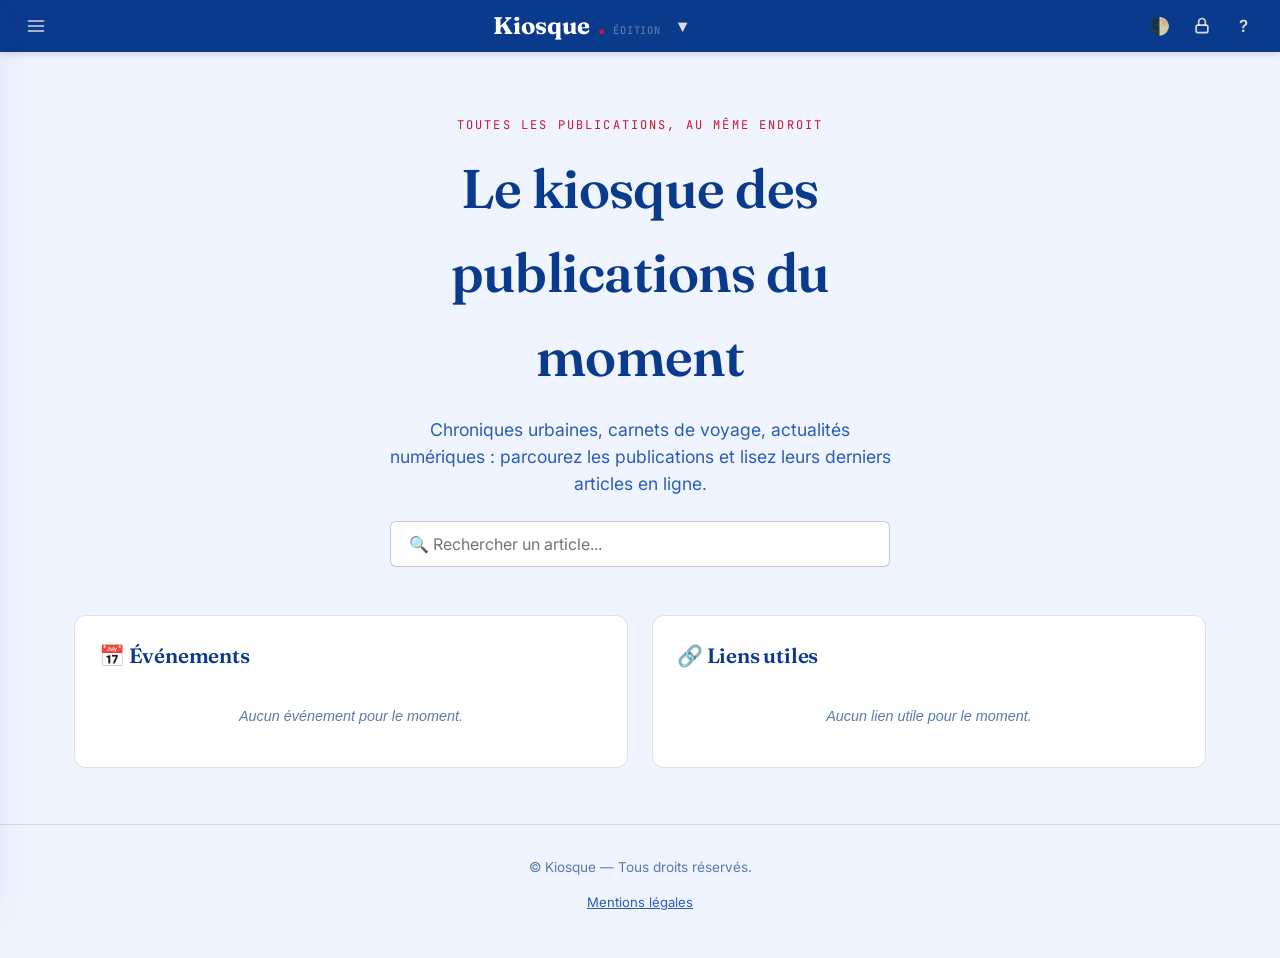
==== commit c8c7938c: "Update index.html" ====
--- a/index.html
+++ b/index.html
@@ -43,7 +43,6 @@
       --max-width: 1180px;
       --transition: 160ms ease;
       --maintenance-bg: #0A3A8C; --maintenance-color: #FFFFFF; --maintenance-font-size: 2rem;
-      /* Layout */
       --header-style: solid;
       --cards-per-row: 2;
       --hero-align: center;
@@ -224,6 +223,113 @@
     .recherche-accueil input:focus { border-color:var(--gold); outline:none; }
 
     /* ============================================================
+       EN-TÊTE PERSONNALISÉ (bannière admin)
+       ============================================================ */
+    .entete-personnalisee {
+      width: 100%;
+      max-height: 340px;
+      overflow: hidden;
+      border-radius: var(--radius-carte);
+      margin: 0 auto var(--sp-5);
+      position: relative;
+      background: var(--paper-light);
+      border: 1px solid var(--line);
+      display: flex;
+      align-items: center;
+      justify-content: center;
+    }
+    .entete-personnalisee img {
+      width: 100%;
+      height: auto;
+      max-height: 340px;
+      object-fit: cover;
+      display: block;
+    }
+    @media (max-width: 768px) {
+      .entete-personnalisee { max-height: 200px; }
+      .entete-personnalisee img { max-height: 200px; }
+    }
+
+    /* ============================================================
+       ÉVÉNEMENTS & LIENS UTILES (accueil)
+       ============================================================ */
+    .section-evenements-liens {
+      display: grid;
+      grid-template-columns: 1fr 1fr;
+      gap: var(--sp-5);
+      margin-bottom: var(--sp-6);
+    }
+    @media (max-width: 768px) {
+      .section-evenements-liens { grid-template-columns: 1fr; }
+    }
+    .bloc-evenements, .bloc-liens-utiles {
+      background: var(--paper-light);
+      border: 1px solid var(--line);
+      border-radius: var(--radius-carte);
+      padding: var(--sp-5);
+    }
+    .bloc-evenements h2, .bloc-liens-utiles h2 {
+      font-family: var(--font-display);
+      font-size: 1.3rem;
+      margin-bottom: var(--sp-4);
+      display: flex;
+      align-items: center;
+      gap: var(--sp-2);
+    }
+    .liste-evenements, .liste-liens-utiles {
+      list-style: none;
+      padding: 0;
+      margin: 0;
+      display: flex;
+      flex-direction: column;
+      gap: var(--sp-3);
+    }
+    .liste-evenements li, .liste-liens-utiles li {
+      padding: var(--sp-3);
+      border-radius: var(--radius-s);
+      background: var(--paper);
+      border-left: 3px solid var(--gold);
+    }
+    .liste-evenements .evt-date {
+      font-family: var(--font-mono);
+      font-size: 0.78rem;
+      color: var(--rust);
+      font-weight: 600;
+    }
+    .liste-evenements .evt-titre {
+      font-weight: 600;
+      font-size: 0.95rem;
+      margin: 2px 0;
+    }
+    .liste-evenements .evt-desc {
+      font-size: 0.85rem;
+      color: var(--ink-soft);
+      margin: 0;
+    }
+    .liste-liens-utiles a {
+      display: flex;
+      align-items: center;
+      gap: var(--sp-2);
+      font-weight: 500;
+      color: var(--ink);
+      text-decoration: none;
+    }
+    .liste-liens-utiles a:hover {
+      color: var(--rust);
+      text-decoration: underline;
+    }
+    .liste-liens-utiles .lien-icone {
+      font-size: 1.1rem;
+    }
+    .bloc-vide {
+      color: var(--ink-faint);
+      font-style: italic;
+      font-size: 0.9rem;
+      text-align: center;
+      padding: var(--sp-4) 0;
+    }
+
+    /* ============================================================
        LISTES D'ARTICLES
        ============================================================ */
     .liste-articles-accueil {
@@ -237,18 +343,49 @@
       border:1px solid var(--line);
       border-radius: var(--radius-carte);
       padding: var(--sp-4);
-      display:flex; flex-direction:column; gap:var(--sp-3);
+      display:flex; flex-direction:row; gap:var(--sp-4);
       transition: transform 200ms ease, box-shadow 200ms ease, border-color 200ms ease;
       text-decoration:none; color:inherit;
+      align-items: flex-start;
     }
     .article-item-accueil:hover { transform:translateY(-2px); box-shadow:var(--shadow-card); border-color:var(--line-strong); }
     .article-item-accueil .article-image {
-      width:100%; aspect-ratio:16/9; border-radius: var(--radius-s); overflow:hidden;
-      background:var(--paper); display:flex; align-items:center; justify-content:center;
-    }
-    .article-item-accueil .article-image img { width:100%; height:100%; object-fit:cover; display:block; }
-    .article-item-accueil .article-image:empty { display:none; }
-    .article-item-accueil .article-info { flex:1; }
+      width: 140px;
+      min-width: 140px;
+      aspect-ratio: 4/3;
+      border-radius: var(--radius-s);
+      overflow: hidden;
+      background: var(--paper);
+      display: flex;
+      align-items: center;
+      justify-content: center;
+      flex-shrink: 0;
+      position: relative;
+    }
+    .article-item-accueil .article-image img {
+      width: 100%;
+      height: 100%;
+      object-fit: cover;
+      display: block;
+    }
+    .article-item-accueil .article-image .image-defaut {
+      display: flex;
+      flex-direction: column;
+      align-items: center;
+      justify-content: center;
+      gap: var(--sp-1);
+      font-size: 2rem;
+      color: var(--ink-faint);
+      background: #E8ECF2;
+      width: 100%;
+      height: 100%;
+    }
+    .article-item-accueil .article-image .image-defaut .defaut-texte {
+      font-size: 0.7rem;
+      font-family: var(--font-mono);
+      color: var(--ink-faint);
+    }
+    .article-item-accueil .article-info { flex:1; min-width: 0; }
     .article-item-accueil .article-info .titre { font-family:var(--font-display); font-size:1.15rem; font-weight:600; margin:0 0 var(--sp-1); color:var(--ink); }
     .article-item-accueil .article-info .meta { font-size:0.82rem; color:var(--ink-faint); display:flex; flex-wrap:wrap; gap:var(--sp-2); margin-bottom:var(--sp-1); }
     .article-item-accueil .article-info .extrait { color:var(--ink-soft); font-size:0.9rem; margin-top:var(--sp-1); }
@@ -266,9 +403,16 @@
       text-decoration:none; color:inherit;
     }
     .article-blog-card:hover { transform:translateY(-2px); box-shadow:var(--shadow-card); border-color:var(--line-strong); }
-    .article-blog-card .article-image { width:100%; aspect-ratio:16/9; border-radius:var(--radius-s); overflow:hidden; background:var(--paper); }
+    .article-blog-card .article-image { width:100%; aspect-ratio:16/9; border-radius:var(--radius-s); overflow:hidden; background:var(--paper); display:flex; align-items:center; justify-content:center; }
     .article-blog-card .article-image img { width:100%; height:100%; object-fit:cover; display:block; }
-    .article-blog-card .article-image:empty { display:none; }
+    .article-blog-card .article-image .image-defaut {
+      display: flex; flex-direction: column; align-items: center; justify-content: center;
+      gap: var(--sp-1); font-size: 2rem; color: var(--ink-faint);
+      background: #E8ECF2; width: 100%; height: 100%;
+    }
+    .article-blog-card .article-image .image-defaut .defaut-texte {
+      font-size: 0.7rem; font-family: var(--font-mono); color: var(--ink-faint);
+    }
     .article-blog-card .article-info .titre { font-family:var(--font-display); font-size:1.15rem; font-weight:600; margin:0 0 var(--sp-1); color:var(--ink); }
     .article-blog-card .article-info .meta { font-size:0.82rem; color:var(--ink-faint); display:flex; flex-wrap:wrap; gap:var(--sp-2); }
     .article-blog-card .article-info .extrait { color:var(--ink-soft); font-size:0.9rem; margin-top:var(--sp-1); }
@@ -740,7 +884,6 @@
     .carte-theme-nom { font-weight:600; font-size:0.9rem; color:var(--ink); padding:0 var(--sp-2); }
     .carte-theme-desc { font-size:0.75rem; color:var(--ink-faint); padding:0 var(--sp-2) var(--sp-2); }
 
-    /* Aperçus : simulent la disposition + couleurs */
     .apercu-theme {
       border-radius:var(--radius-s); overflow:hidden;
       aspect-ratio:16/11; display:flex; flex-direction:column;
@@ -758,7 +901,6 @@
     .apercu-theme .at-carte { border-radius:2px; }
     .apercu-theme .at-btn { height:6px; width:24%; border-radius:2px; margin-top:auto; }
 
-    /* Classique */
     .apercu-theme-classique .at-bar { background:#0A3A8C; }
     .apercu-theme-classique .at-bar::before { background:#F0F4FF; }
     .apercu-theme-classique .at-bar::after { background:#F0F4FF; opacity:0.7; }
@@ -768,7 +910,6 @@
     .apercu-theme-classique .at-carte { background:#FFFFFF; border:1px solid rgba(10,58,140,0.14); }
     .apercu-theme-classique .at-btn { background:#CC1533; }
 
-    /* Cosy : papier, bords droits */
     .apercu-theme-cosy .at-bar { background:#4A2F1A; }
     .apercu-theme-cosy .at-bar::before { background:#F5EFE4; }
     .apercu-theme-cosy .at-bar::after { background:#F5EFE4; opacity:0.7; }
@@ -778,7 +919,6 @@
     .apercu-theme-cosy .at-carte { background:#FBF6EC; border-left:2px solid #C68A2E; }
     .apercu-theme-cosy .at-btn { background:#C68A2E; border-radius:0; }
 
-    /* Néon : sombre, glow, 1 col */
     .apercu-theme-neon .at-bar { background:linear-gradient(90deg,#00F0FF,#FF2E97); }
     .apercu-theme-neon .at-bar::before { background:#0A0A14; }
     .apercu-theme-neon .at-bar::after { background:#0A0A14; opacity:0.7; }
@@ -788,7 +928,6 @@
     .apercu-theme-neon .at-carte { background:#12121F; border:1px solid #00F0FF; border-radius:0; }
     .apercu-theme-neon .at-btn { background:#00FF9C; box-shadow:0 0 4px #00FF9C; border-radius:0; }
 
-    /* Forêt : vert, 3 col compact */
     .apercu-theme-foret .at-bar { background:linear-gradient(90deg,#1F3A2A,#2E6B3A); }
     .apercu-theme-foret .at-bar::before { background:#F7FBF2; }
     .apercu-theme-foret .at-bar::after { background:#F7FBF2; opacity:0.7; }
@@ -798,7 +937,6 @@
     .apercu-theme-foret .at-carte { background:#FDFFFA; border:1px solid #4A7A3E; border-radius:4px; }
     .apercu-theme-foret .at-btn { background:#A8541E; border-radius:4px; }
 
-    /* Océan : dégradés, 2 col, gros arrondis */
     .apercu-theme-ocean .at-bar { background:linear-gradient(90deg,#0E2B47,#2E7DC8); }
     .apercu-theme-ocean .at-bar::before { background:#F0F6FA; }
     .apercu-theme-ocean .at-bar::after { background:#F0F6FA; opacity:0.7; }
@@ -809,14 +947,7 @@
     .apercu-theme-ocean .at-btn { background:linear-gradient(135deg,#2E7DC8,#2E9B8E); border-radius:99px; }
 
     /* ============================================================
-       APPARENCE : CLASSIQUE (base)
-       ============================================================ */
-    /* déjà défini dans :root */
-
-    /* ============================================================
-       APPARENCE : COSY / PAPIER
-       Palette + DISPOSITION : magazine imprimé, bords droits,
-       carte article en format "une", pas d'image en avant
+       APPARENCE : COSY
        ============================================================ */
     html[data-theme="cosy"] {
       --paper: #F5EFE4; --paper-light: #FBF6EC; --paper-elevated: #FFFCF5;
@@ -863,7 +994,6 @@
     html[data-theme="cosy"] .hero h1 { font-weight:900; letter-spacing:-0.02em; line-height:1.05; }
     html[data-theme="cosy"] .hero .eyebrow { color:var(--gold); letter-spacing:0.28em; }
     html[data-theme="cosy"] .hero p.lead { font-style:italic; font-size:1.15rem; }
-    /* Carte article : titre d'abord, image en-dessous plus petite */
     html[data-theme="cosy"] .article-item-accueil,
     html[data-theme="cosy"] .article-blog-card {
       display:grid;
@@ -911,8 +1041,7 @@
     }
 
     /* ============================================================
-       APPARENCE : NÉON / CYBER
-       1 colonne, bordures vives, police mono, glow
+       APPARENCE : NÉON
        ============================================================ */
     html[data-theme="neon"] {
       --paper: #0A0A14; --paper-light: #12121F; --paper-elevated: #1A1A2E;
@@ -1004,8 +1133,7 @@
     }
 
     /* ============================================================
-       APPARENCE : FORÊT / NATURE
-       3 colonnes, cartes très arrondies, bordure top verte
+       APPARENCE : FORÊT
        ============================================================ */
     html[data-theme="foret"] {
       --paper: #EFF4EA; --paper-light: #F7FBF2; --paper-elevated: #FDFFFA;
@@ -1070,8 +1198,7 @@
     }
 
     /* ============================================================
-       APPARENCE : OCÉAN / AUBE
-       2 colonnes larges, très arrondis, titres en dégradé
+       APPARENCE : OCÉAN
        ============================================================ */
     html[data-theme="ocean"] {
       --paper: #F0F6FA; --paper-light: #FFFFFF; --paper-elevated: #FFFFFF;
@@ -1301,6 +1428,23 @@
         </div>
       </section>
       <section class="conteneur">
+        <!-- En-tête personnalisé (bannière admin) -->
+        <div id="entete-personnalisee-container"></div>
+
+        <!-- Événements & Liens utiles -->
+        <div class="section-evenements-liens" id="section-evenements-liens">
+          <div class="bloc-evenements" id="bloc-evenements">
+            <h2>📅 Événements</h2>
+            <ul class="liste-evenements" id="liste-evenements"></ul>
+            <div class="bloc-vide" id="bloc-evenements-vide">Aucun événement pour le moment.</div>
+          </div>
+          <div class="bloc-liens-utiles" id="bloc-liens-utiles">
+            <h2>🔗 Liens utiles</h2>
+            <ul class="liste-liens-utiles" id="liste-liens-utiles"></ul>
+            <div class="bloc-vide" id="bloc-liens-utiles-vide">Aucun lien utile pour le moment.</div>
+          </div>
+        </div>
+
         <div id="accueil-rubriques"></div>
         <div id="pagination-accueil" class="pagination-container"></div>
         <div class="etat-vide" id="etat-vide-accueil" hidden>
@@ -1354,9 +1498,11 @@
         <button type="button" data-vue="rubriques"><span class="puce">02</span> Rubriques</button>
         <button type="button" data-vue="blogs"><span class="puce">03</span> Publications</button>
         <button type="button" data-vue="articles"><span class="puce">04</span> Articles</button>
-        <button type="button" data-vue="alertes"><span class="puce">05</span> Alertes</button>
-        <button type="button" data-vue="comptes"><span class="puce">06</span> Comptes</button>
-        <button type="button" data-vue="parametres"><span class="puce">07</span> Paramètres</button>
+        <button type="button" data-vue="evenements"><span class="puce">05</span> Événements</button>
+        <button type="button" data-vue="liens"><span class="puce">06</span> Liens utiles</button>
+        <button type="button" data-vue="alertes"><span class="puce">07</span> Alertes</button>
+        <button type="button" data-vue="comptes"><span class="puce">08</span> Comptes</button>
+        <button type="button" data-vue="parametres"><span class="puce">09</span> Paramètres</button>
       </nav>
       <div class="utilisateur-courant" style="margin-top:auto;">
         <div class="nom" id="nom-utilisateur-mobile">—</div>
@@ -1373,9 +1519,11 @@
           <button type="button" data-vue="rubriques"><span class="puce">02</span> Rubriques</button>
           <button type="button" data-vue="blogs"><span class="puce">03</span> Publications</button>
           <button type="button" data-vue="articles"><span class="puce">04</span> Articles</button>
-          <button type="button" data-vue="alertes"><span class="puce">05</span> Alertes</button>
-          <button type="button" data-vue="comptes"><span class="puce">06</span> Comptes</button>
-          <button type="button" data-vue="parametres"><span class="puce">07</span> Paramètres</button>
+          <button type="button" data-vue="evenements"><span class="puce">05</span> Événements</button>
+          <button type="button" data-vue="liens"><span class="puce">06</span> Liens utiles</button>
+          <button type="button" data-vue="alertes"><span class="puce">07</span> Alertes</button>
+          <button type="button" data-vue="comptes"><span class="puce">08</span> Comptes</button>
+          <button type="button" data-vue="parametres"><span class="puce">09</span> Paramètres</button>
         </nav>
         <div class="utilisateur-courant">
           <div class="nom" id="nom-utilisateur">—</div>
@@ -1399,6 +1547,8 @@
             <button type="button" class="action-rapide" data-action="creer-rubrique"><span class="icone">🏷️</span><span class="libelle">Créer rubrique</span></button>
             <button type="button" class="action-rapide" data-action="creer-blog"><span class="icone">📄</span><span class="libelle">Créer publication</span></button>
             <button type="button" class="action-rapide" data-action="creer-article"><span class="icone">✎</span><span class="libelle">Créer article</span></button>
+            <button type="button" class="action-rapide" data-action="creer-evenement"><span class="icone">📅</span><span class="libelle">Créer événement</span></button>
+            <button type="button" class="action-rapide" data-action="creer-lien"><span class="icone">🔗</span><span class="libelle">Créer lien utile</span></button>
             <button type="button" class="action-rapide" data-action="creer-alerte"><span class="icone">📢</span><span class="libelle">Créer alerte</span></button>
           </div>
           <div class="carte-entete"><h2>Publications récentes</h2></div>
@@ -1445,6 +1595,26 @@
             <div class="detail-contenu" id="detail-contenu"></div>
             <div class="detail-pieces" id="detail-pieces"></div>
           </article>
+        </section>
+
+        <!-- VUE ÉVÉNEMENTS -->
+        <section class="vue-admin" id="vue-evenements">
+          <div class="entete-vue">
+            <div><p class="eyebrow">Communication</p><h1>Événements</h1><p class="sous-titre">Gérez les événements affichés sur la page d'accueil.</p></div>
+            <button class="btn btn-accent" id="btn-nouvel-evenement">＋ Nouvel événement</button>
+          </div>
+          <div class="liste-blogs-admin" id="liste-evenements-admin"></div>
+          <div class="etat-vide" id="etat-vide-evenements" hidden><h3>Aucun événement</h3><p>Créez votre premier événement pour l'afficher sur l'accueil.</p></div>
+        </section>
+
+        <!-- VUE LIENS UTILES -->
+        <section class="vue-admin" id="vue-liens">
+          <div class="entete-vue">
+            <div><p class="eyebrow">Communication</p><h1>Liens utiles</h1><p class="sous-titre">Gérez les liens affichés sur la page d'accueil (ENT, sites externes...).</p></div>
+            <button class="btn btn-accent" id="btn-nouveau-lien">＋ Nouveau lien</button>
+          </div>
+          <div class="liste-blogs-admin" id="liste-liens-admin"></div>
+          <div class="etat-vide" id="etat-vide-liens" hidden><h3>Aucun lien utile</h3><p>Ajoutez vos premiers liens (ENT Arsène 76, sites des établissements...).</p></div>
         </section>
 
         <section class="vue-admin" id="vue-alertes">
@@ -1565,6 +1735,21 @@
                 <div class="carte-theme-nom">Océan / Aube</div>
                 <div class="carte-theme-desc">Hero large, dégradés, gros arrondis</div>
               </button>
+            </div>
+          </div>
+
+          <div class="carte">
+            <div class="carte-entete"><h2>🖼️ En-tête de la page d'accueil</h2></div>
+            <p class="champ-aide" style="margin-bottom:var(--sp-3);">Ajoutez une bannière illustrée qui s'affichera en haut de la page d'accueil, au-dessus des articles. Format conseillé : 1200×340 px.</p>
+            <div class="zone-depot" id="zone-depot-entete">
+              <div class="icone-depot">🖼️</div>
+              <p>Glisser une image ou</p>
+              <button type="button" class="btn btn-fantome btn-petit" id="btn-choisir-entete">Choisir une image</button>
+              <input type="file" id="champ-entete" accept="image/*">
+            </div>
+            <div class="previsualisation-image" id="previsualisation-entete" hidden style="margin-top:var(--sp-3);">
+              <img id="img-previsualisation-entete" alt="">
+              <button type="button" class="btn-retirer-image" id="btn-retirer-entete">×</button>
             </div>
           </div>
 
@@ -1664,6 +1849,42 @@
     <div class="fond-modale" id="modale-deplacer-fond"><div class="modale"><div class="modale-entete"><h2>Déplacer l'article</h2><button type="button" class="fermer-modale" data-fermer="modale-deplacer-fond">×</button></div><div class="champ"><label for="deplacer-blog-select">Publication</label><select id="deplacer-blog-select"></select></div><div class="modale-pied"><button type="button" class="btn btn-fantome" data-fermer="modale-deplacer-fond">Annuler</button><button type="button" class="btn btn-primaire" id="btn-confirmer-deplacement">Déplacer</button></div></div></div>
 
     <div class="fond-modale" id="modale-utilisateur-fond"><div class="modale"><div class="modale-entete"><h2 id="titre-modale-utilisateur">Nouveau compte</h2><button type="button" class="fermer-modale" data-fermer="modale-utilisateur-fond">×</button></div><div class="message-erreur" id="message-erreur-utilisateur"></div><form id="form-utilisateur"><input type="hidden" id="utilisateur-id"><div class="champ"><label for="utilisateur-identifiant">Identifiant</label><input type="text" id="utilisateur-identifiant" required></div><div class="champ"><label for="utilisateur-nom">Nom</label><input type="text" id="utilisateur-nom"></div><div class="champ"><label for="utilisateur-role">Rôle</label><select id="utilisateur-role"><option value="admin">Admin</option></select></div><div class="champ"><label for="utilisateur-motdepasse">Mot de passe</label><input type="password" id="utilisateur-motdepasse"></div><div class="champ"><label for="utilisateur-ddn">Date de naissance</label><input type="date" id="utilisateur-ddn"></div></form><div class="modale-pied"><button type="button" class="btn btn-danger pousser-gauche" id="btn-supprimer-compte" hidden>Supprimer</button><button type="button" class="btn btn-fantome" data-fermer="modale-utilisateur-fond">Annuler</button><button type="submit" form="form-utilisateur" class="btn btn-primaire">Enregistrer</button></div></div></div>
+
+    <!-- MODALE ÉVÉNEMENT -->
+    <div class="fond-modale" id="modale-evenement-fond">
+      <div class="modale">
+        <div class="modale-entete"><h2 id="titre-modale-evenement">Nouvel événement</h2><button type="button" class="fermer-modale" data-fermer="modale-evenement-fond">×</button></div>
+        <form id="form-evenement">
+          <input type="hidden" id="evenement-id">
+          <div class="champ"><label for="evenement-titre">Titre *</label><input type="text" id="evenement-titre" required></div>
+          <div class="champ"><label for="evenement-date">Date</label><input type="date" id="evenement-date"></div>
+          <div class="champ"><label for="evenement-description">Description</label><textarea id="evenement-description" rows="3"></textarea></div>
+        </form>
+        <div class="modale-pied">
+          <button type="button" class="btn btn-danger pousser-gauche" id="btn-supprimer-evenement" hidden>Supprimer</button>
+          <button type="button" class="btn btn-fantome" data-fermer="modale-evenement-fond">Annuler</button>
+          <button type="submit" form="form-evenement" class="btn btn-primaire">Enregistrer</button>
+        </div>
+      </div>
+    </div>
+
+    <!-- MODALE LIEN UTILE -->
+    <div class="fond-modale" id="modale-lien-fond">
+      <div class="modale">
+        <div class="modale-entete"><h2 id="titre-modale-lien">Nouveau lien utile</h2><button type="button" class="fermer-modale" data-fermer="modale-lien-fond">×</button></div>
+        <form id="form-lien">
+          <input type="hidden" id="lien-id">
+          <div class="champ"><label for="lien-nom">Nom *</label><input type="text" id="lien-nom" required placeholder="ENT Arsène 76"></div>
+          <div class="champ"><label for="lien-url">URL *</label><input type="url" id="lien-url" required placeholder="https://..."></div>
+          <div class="champ"><label for="lien-icone">Icône (emoji)</label><input type="text" id="lien-icone" maxlength="4" placeholder="🔗"></div>
+        </form>
+        <div class="modale-pied">
+          <button type="button" class="btn btn-danger pousser-gauche" id="btn-supprimer-lien" hidden>Supprimer</button>
+          <button type="button" class="btn btn-fantome" data-fermer="modale-lien-fond">Annuler</button>
+          <button type="submit" form="form-lien" class="btn btn-primaire">Enregistrer</button>
+        </div>
+      </div>
+    </div>
 
     <div class="fond-modale" id="modale-alerte-fond">
       <div class="modale modale-large">
@@ -1835,7 +2056,7 @@
       appId: "1:121180432047:web:1595afeebc04a17483165a"
     });
     const db = firebase.firestore();
-    const _cache = { blogs: [], articles: [], users: [], settings: null, categories: [], alertes: [] };
+    const _cache = { blogs: [], articles: [], users: [], settings: null, categories: [], alertes: [], evenements: [], liensUtiles: [] };
     const pieceTempMap = {};
     const _fileCache = new Map();
 
@@ -1871,6 +2092,13 @@
         const date = new Date(d);
         return date.toLocaleDateString('fr-FR', { day:'numeric', month:'long', year:'numeric' }) + ' à ' + String(date.getHours()).padStart(2,'0') + 'h' + String(date.getMinutes()).padStart(2,'0');
       } catch { return '—'; }
+    }
+    function formaterDateSimple(d) {
+      if (!d) return '';
+      try {
+        const date = new Date(d);
+        return date.toLocaleDateString('fr-FR', { day:'numeric', month:'long', year:'numeric' });
+      } catch { return d; }
     }
     function debouncer(fn, delay) { let t; return (...args) => { clearTimeout(t); t = setTimeout(() => fn(...args), delay); }; }
     function telechargerFichier(dataUrl, nomFichier) {
@@ -2100,7 +2328,8 @@
           maintenanceTitle: 'Kiosque — Maintenance',
           maintenanceMessage: 'Le site est temporairement en maintenance.',
           maintenanceFontSize: '2rem',
-          theme: 'classique'
+          theme: 'classique',
+          enteteImageId: ''
         };
       }
       async function saveSettings(s) { _cache.settings = s; await db.doc('settings/global').set(s); }
@@ -2111,15 +2340,17 @@
       }
 
       async function reinitialiser() {
-        const [blogsSnap, artsSnap, usersSnap, catsSnap, alrSnap] = await Promise.all([
+        const [blogsSnap, artsSnap, usersSnap, catsSnap, alrSnap, evtSnap, lienSnap] = await Promise.all([
           db.collection('blogs').get(), db.collection('articles').get(),
-          db.collection('users').get(), db.collection('categories').get(), db.collection('alertes').get()
+          db.collection('users').get(), db.collection('categories').get(),
+          db.collection('alertes').get(), db.collection('evenements').get(),
+          db.collection('liensUtiles').get()
         ]);
         const batch = db.batch();
-        [...blogsSnap.docs, ...artsSnap.docs, ...usersSnap.docs, ...catsSnap.docs, ...alrSnap.docs].forEach(d => batch.delete(d.ref));
+        [...blogsSnap.docs, ...artsSnap.docs, ...usersSnap.docs, ...catsSnap.docs, ...alrSnap.docs, ...evtSnap.docs, ...lienSnap.docs].forEach(d => batch.delete(d.ref));
         const adminId = genId('usr'), catId = genId('cat'), blogId = genId('blg'), now_ = now();
         batch.set(db.collection('users').doc(adminId), { id: adminId, username: 'admin', password: 'admin123', nom: 'Administrateur', role: 'admin', ddn: '1990-01-01', avatar: '', bio: '' });
-        batch.set(db.doc('settings/global'), { siteName: 'Kiosque', tagline: 'Le kiosque des publications du moment', articlesParPage: 6, copyright: '© ' + new Date().getFullYear() + ' Kiosque — Tous droits réservés.', emailContact: '', logoEmoji: '📰', couleurPrincipale: '#0A3A8C', couleurAccent: '#CC1533', couleurFond: '#F0F4FF', modeSombre: true, ddnRequis: true, modeMaintenance: false, msgMaintenance: 'Site en maintenance.', ageMinimum: 0, mentionsLegales: '<h3>Éditeur</h3><p>Kiosque</p>', maintenanceBg: '#0A3A8C', maintenanceColor: '#FFFFFF', maintenanceTitle: 'Kiosque — Maintenance', maintenanceMessage: 'Site en maintenance.', maintenanceFontSize: '2rem', theme: 'classique' });
+        batch.set(db.doc('settings/global'), { siteName: 'Kiosque', tagline: 'Le kiosque des publications du moment', articlesParPage: 6, copyright: '© ' + new Date().getFullYear() + ' Kiosque — Tous droits réservés.', emailContact: '', logoEmoji: '📰', couleurPrincipale: '#0A3A8C', couleurAccent: '#CC1533', couleurFond: '#F0F4FF', modeSombre: true, ddnRequis: true, modeMaintenance: false, msgMaintenance: 'Site en maintenance.', ageMinimum: 0, mentionsLegales: '<h3>Éditeur</h3><p>Kiosque</p>', maintenanceBg: '#0A3A8C', maintenanceColor: '#FFFFFF', maintenanceTitle: 'Kiosque — Maintenance', maintenanceMessage: 'Site en maintenance.', maintenanceFontSize: '2rem', theme: 'classique', enteteImageId: '' });
         batch.set(db.collection('categories').doc(catId), { id: catId, nom: 'Actualités', dateCreation: now_ });
         batch.set(db.collection('blogs').doc(blogId), { id: blogId, titre: 'Chroniques Urbaines', description: 'Les transformations de nos villes.', categorieId: catId, dateCreation: now_ });
         const artId = genId('art');
@@ -2142,7 +2373,7 @@
           }
           if (!settingsSnap.exists) {
             needsWrite = true;
-            batch.set(db.doc('settings/global'), { siteName: 'Kiosque', tagline: 'Le kiosque des publications du moment', articlesParPage: 6, copyright: '© ' + new Date().getFullYear() + ' Kiosque — Tous droits réservés.', emailContact: '', logoEmoji: '📰', couleurPrincipale: '#0A3A8C', couleurAccent: '#CC1533', couleurFond: '#F0F4FF', modeSombre: true, ddnRequis: true, modeMaintenance: false, msgMaintenance: 'Site en maintenance.', ageMinimum: 0, mentionsLegales: '<h3>Éditeur</h3><p>Kiosque</p>', maintenanceBg: '#0A3A8C', maintenanceColor: '#FFFFFF', maintenanceTitle: 'Kiosque — Maintenance', maintenanceMessage: 'Site en maintenance.', maintenanceFontSize: '2rem', theme: 'classique' });
+            batch.set(db.doc('settings/global'), { siteName: 'Kiosque', tagline: 'Le kiosque des publications du moment', articlesParPage: 6, copyright: '© ' + new Date().getFullYear() + ' Kiosque — Tous droits réservés.', emailContact: '', logoEmoji: '📰', couleurPrincipale: '#0A3A8C', couleurAccent: '#CC1533', couleurFond: '#F0F4FF', modeSombre: true, ddnRequis: true, modeMaintenance: false, msgMaintenance: 'Site en maintenance.', ageMinimum: 0, mentionsLegales: '<h3>Éditeur</h3><p>Kiosque</p>', maintenanceBg: '#0A3A8C', maintenanceColor: '#FFFFFF', maintenanceTitle: 'Kiosque — Maintenance', maintenanceMessage: 'Site en maintenance.', maintenanceFontSize: '2rem', theme: 'classique', enteteImageId: '' });
           }
           if (catsSnap.empty) {
             needsWrite = true;
@@ -2170,6 +2401,90 @@
       }
       seedIfEmpty();
 
+      // ===== ÉVÉNEMENTS =====
+      function getEvenements() {
+        const arr = [...(_cache.evenements || [])];
+        arr.sort((a, b) => {
+          const da = a.date ? new Date(a.date).getTime() : 0;
+          const db_ = b.date ? new Date(b.date).getTime() : 0;
+          return da - db_;
+        });
+        return arr;
+      }
+      function getEvenementById(id) { return (_cache.evenements || []).find(e => e.id === id) || null; }
+      async function createEvenement({ titre, date, description }) {
+        const id = genId('evt');
+        const e = {
+          id,
+          titre: (titre||'').trim() || 'Sans titre',
+          date: date || '',
+          description: (description||'').trim(),
+          dateCreation: now()
+        };
+        await db.collection('evenements').doc(id).set(e);
+        return e;
+      }
+      async function updateEvenement(id, data) {
+        const e = getEvenementById(id);
+        if (!e) return null;
+        const up = { ...e, ...data, id };
+        await db.collection('evenements').doc(id).set(up);
+        return up;
+      }
+      async function deleteEvenement(id) {
+        await db.collection('evenements').doc(id).delete();
+      }
+
+      // ===== LIENS UTILES =====
+      function getLiensUtiles() { return [...(_cache.liensUtiles || [])]; }
+      function getLienUtileById(id) { return (_cache.liensUtiles || []).find(l => l.id === id) || null; }
+      async function createLienUtile({ nom, url, icone }) {
+        const id = genId('lien');
+        const l = {
+          id,
+          nom: (nom||'').trim() || 'Lien',
+          url: (url||'').trim(),
+          icone: (icone||'').trim() || '🔗',
+          dateCreation: now()
+        };
+        await db.collection('liensUtiles').doc(id).set(l);
+        return l;
+      }
+      async function updateLienUtile(id, data) {
+        const l = getLienUtileById(id);
+        if (!l) return null;
+        const up = { ...l, ...data, id };
+        await db.collection('liensUtiles').doc(id).set(up);
+        return up;
+      }
+      async function deleteLienUtile(id) {
+        await db.collection('liensUtiles').doc(id).delete();
+      }
+
+      // ===== EN-TÊTE PERSONNALISÉE =====
+      function getEnteteImageData() {
+        const s = getSettings();
+        if (!s.enteteImageId) return null;
+        return getFile(s.enteteImageId);
+      }
+      async function saveEnteteImage(dataUrl) {
+        const s = getSettings();
+        if (s.enteteImageId) delFile(s.enteteImageId);
+        const newId = genId('entete');
+        saveFile(newId, dataUrl);
+        const up = { ...s, enteteImageId: newId };
+        await saveSettings(up);
+        return up;
+      }
+      async function deleteEnteteImage() {
+        const s = getSettings();
+        if (s.enteteImageId) delFile(s.enteteImageId);
+        const up = { ...s, enteteImageId: '' };
+        await saveSettings(up);
+        return up;
+      }
+
+      // ===== ALERTES (inchangé) =====
       function getAlertes() {
         const arr = [...(_cache.alertes || [])];
         arr.sort((a, b) => (a.priorite || 99) - (b.priorite || 99));
@@ -2282,7 +2597,10 @@
         getSettings, saveSettings, getStats, reinitialiser,
         getAlertes, getAlerteById, createAlerte, updateAlerte, deleteAlerte,
         getAlerteImageData, getAlertesPubliques,
-        incrementerVueAlerte, incrementerFermetureAlerte
+        incrementerVueAlerte, incrementerFermetureAlerte,
+        getEvenements, getEvenementById, createEvenement, updateEvenement, deleteEvenement,
+        getLiensUtiles, getLienUtileById, createLienUtile, updateLienUtile, deleteLienUtile,
+        getEnteteImageData, saveEnteteImage, deleteEnteteImage
       };
     })();
 
@@ -2371,6 +2689,52 @@
       const pagination = document.getElementById('pagination-accueil');
       if (!conteneur) return;
 
+      // En-tête personnalisé
+      const enteteContainer = document.getElementById('entete-personnalisee-container');
+      if (enteteContainer) {
+        const imgData = Storage.getEnteteImageData();
+        if (imgData) {
+          enteteContainer.innerHTML = `<div class="entete-personnalisee"><img src="${imgData}" alt="En-tête personnalisée"></div>`;
+        } else {
+          enteteContainer.innerHTML = '';
+        }
+      }
+
+      // Événements & Liens utiles
+      const listeEvt = document.getElementById('liste-evenements');
+      const blocEvtVide = document.getElementById('bloc-evenements-vide');
+      if (listeEvt) {
+        const evts = Storage.getEvenements();
+        if (evts.length === 0) {
+          listeEvt.innerHTML = '';
+          if (blocEvtVide) blocEvtVide.style.display = 'block';
+        } else {
+          if (blocEvtVide) blocEvtVide.style.display = 'none';
+          listeEvt.innerHTML = evts.map(e => `<li>
+            ${e.date ? `<div class="evt-date">${echapper(formaterDateSimple(e.date))}</div>` : ''}
+            <div class="evt-titre">${echapper(e.titre)}</div>
+            ${e.description ? `<p class="evt-desc">${echapper(e.description)}</p>` : ''}
+          </li>`).join('');
+        }
+      }
+      const listeLiens = document.getElementById('liste-liens-utiles');
+      const blocLiensVide = document.getElementById('bloc-liens-utiles-vide');
+      if (listeLiens) {
+        const liens = Storage.getLiensUtiles();
+        if (liens.length === 0) {
+          listeLiens.innerHTML = '';
+          if (blocLiensVide) blocLiensVide.style.display = 'block';
+        } else {
+          if (blocLiensVide) blocLiensVide.style.display = 'none';
+          listeLiens.innerHTML = liens.map(l => `<li>
+            <a href="${echapper(l.url)}" target="_blank" rel="noopener noreferrer">
+              <span class="lien-icone">${l.icone || '🔗'}</span>
+              <span>${echapper(l.nom)}</span>
+            </a>
+          </li>`).join('');
+        }
+      }
+
       const recherche = document.getElementById('recherche-accueil')?.value?.toLowerCase() || '';
       let articles = Storage.getArticles().filter(a => a.statut === 'En ligne');
       if (recherche) {
@@ -2405,7 +2769,11 @@
         const blog = Storage.getBlogById(a.blogId);
         const nomBlog = blog ? blog.titre : 'Publication inconnue';
         let imageHtml = '';
-        if (a.image) imageHtml = `<div class="article-image"><img src="${a.image}" alt="${echapper(a.titre)}" loading="lazy" decoding="async"></div>`;
+        if (a.image) {
+          imageHtml = `<div class="article-image"><img src="${a.image}" alt="${echapper(a.titre)}" loading="lazy" decoding="async"></div>`;
+        } else {
+          imageHtml = `<div class="article-image"><div class="image-defaut">🤔<span class="defaut-texte">pas d'image</span></div></div>`;
+        }
         html += `<a href="#/article?id=${encodeURIComponent(a.id)}" class="article-item-accueil">
           ${imageHtml}
           <div class="article-info">
@@ -2426,9 +2794,6 @@
 
     document.getElementById('recherche-accueil')?.addEventListener('input', debouncer(() => { pageCourante = 1; prepareAccueilPage(); }, 250));
 
-    /* ============================================================
-       PAGINATION SIMPLIFIÉE : [◀] 1 [.....] N [▶]
-       ============================================================ */
     function genererPagination(totalPages, container) {
       if (!container) return;
       if (totalPages <= 1) { container.innerHTML = ''; return; }
@@ -2437,29 +2802,16 @@
       const fin = pageCourante < totalPages - 2 ? '…' : null;
 
       let html = '';
-      // Bouton précédent
       html += `<button class="btn-pagination" data-page="prev" ${pageCourante <= 1 ? 'disabled' : ''} aria-label="Page précédente">◀</button>`;
-
-      // Page 1 (toujours visible)
       html += `<button class="btn-pagination ${pageCourante === 1 ? 'actif' : ''}" data-page="1">1</button>`;
-
-      // Séparateur gauche (⋯) si on est loin
       if (debut) html += `<span class="pagination-sep">⋯</span>`;
-
-      // Page courante (si elle n'est ni 1 ni la dernière)
       if (pageCourante > 1 && pageCourante < totalPages) {
         html += `<button class="btn-pagination actif" data-page="${pageCourante}">${pageCourante}</button>`;
       }
-
-      // Séparateur droit (⋯) si on est loin de la fin
       if (fin) html += `<span class="pagination-sep">⋯</span>`;
-
-      // Dernière page (toujours visible)
       if (totalPages > 1) {
         html += `<button class="btn-pagination ${pageCourante === totalPages ? 'actif' : ''}" data-page="${totalPages}">${totalPages}</button>`;
       }
-
-      // Bouton suivant
       html += `<button class="btn-pagination" data-page="next" ${pageCourante >= totalPages ? 'disabled' : ''} aria-label="Page suivante">▶</button>`;
 
       container.innerHTML = html;
@@ -2753,7 +3105,11 @@
       let html = '';
       filtres.forEach(a => {
         let imageHtml = '';
-        if (a.image) imageHtml = `<div class="article-image"><img src="${a.image}" alt="${echapper(a.titre)}" loading="lazy" decoding="async"></div>`;
+        if (a.image) {
+          imageHtml = `<div class="article-image"><img src="${a.image}" alt="${echapper(a.titre)}" loading="lazy" decoding="async"></div>`;
+        } else {
+          imageHtml = `<div class="article-image"><div class="image-defaut">🤔<span class="defaut-texte">pas d'image</span></div></div>`;
+        }
         html += `<a href="#/article?id=${encodeURIComponent(a.id)}" class="article-blog-card">
           ${imageHtml}
           <div class="article-info">
@@ -2906,6 +3262,7 @@
       if (adminInitialise) {
         rafraichirDashboard(); rafraichirVueRubriques(); rafraichirVueBlogs();
         rafraichirVueArticles(); rafraichirVueAlertes(); rafraichirVueComptes(); chargerParametres();
+        rafraichirVueEvenements(); rafraichirVueLiens();
         return;
       }
       adminInitialise = true;
@@ -2919,7 +3276,8 @@
             document.querySelectorAll(`.nav-admin button[data-vue="${btn.dataset.vue}"]`).forEach(b => b.classList.add('actif'));
             const vue = btn.dataset.vue;
             document.querySelectorAll('.vue-admin').forEach(v => v.classList.remove('actif'));
-            document.getElementById('vue-' + vue).classList.add('actif');
+            const vueEl = document.getElementById('vue-' + vue);
+            if (vueEl) vueEl.classList.add('actif');
             const titre = document.getElementById('admin-mobile-titre');
             if (titre) titre.textContent = btn.textContent.replace(/^\d+/, '').trim();
             if (window.innerWidth <= 900) fermerDrawerAdmin();
@@ -2927,6 +3285,8 @@
             else if (vue === 'rubriques') rafraichirVueRubriques();
             else if (vue === 'blogs') rafraichirVueBlogs();
             else if (vue === 'articles') rafraichirVueArticles();
+            else if (vue === 'evenements') rafraichirVueEvenements();
+            else if (vue === 'liens') rafraichirVueLiens();
             else if (vue === 'alertes') rafraichirVueAlertes();
             else if (vue === 'comptes') rafraichirVueComptes();
             else if (vue === 'parametres') chargerParametres();
@@ -2942,6 +3302,8 @@
           if (a === 'creer-rubrique') ouvrirModaleRubrique();
           else if (a === 'creer-blog') ouvrirModaleBlog();
           else if (a === 'creer-article') ouvrirEditeur();
+          else if (a === 'creer-evenement') ouvrirModaleEvenement();
+          else if (a === 'creer-lien') ouvrirModaleLien();
           else if (a === 'creer-alerte') ouvrirModaleAlerte();
         });
       });
@@ -2951,6 +3313,8 @@
       document.getElementById('btn-nouvel-article').addEventListener('click', () => ouvrirEditeur());
       document.getElementById('btn-nouveau-compte').addEventListener('click', () => ouvrirModaleUtilisateur());
       document.getElementById('btn-nouvelle-alerte').addEventListener('click', () => ouvrirModaleAlerte());
+      document.getElementById('btn-nouvel-evenement').addEventListener('click', () => ouvrirModaleEvenement());
+      document.getElementById('btn-nouveau-lien').addEventListener('click', () => ouvrirModaleLien());
 
       document.querySelectorAll('.fermer-modale').forEach(el => {
         el.addEventListener('click', () => { const id = el.dataset.fermer; if (id) document.getElementById(id).classList.remove('visible'); });
@@ -3019,7 +3383,9 @@
       }
 
       document.getElementById('btn-sauver-parametres').addEventListener('click', async () => {
-        const s = {
+        const s = Storage.getSettings();
+        const newSettings = {
+          ...s,
           siteName: document.getElementById('param-nom-site').value,
           tagline: document.getElementById('param-tagline').value,
           articlesParPage: parseInt(document.getElementById('param-articles-par-page').value) || 6,
@@ -3036,8 +3402,8 @@
           mentionsLegales: document.getElementById('param-mentions-legales').value,
           theme: document.querySelector('.carte-theme.actif')?.dataset.theme || 'classique'
         };
-        await Storage.saveSettings(s);
-        appliquerParametresSite(s);
+        await Storage.saveSettings(newSettings);
+        appliquerParametresSite(newSettings);
         afficherBanniereKiosque('Paramètres enregistrés', '#1A7A40');
       });
 
@@ -3058,7 +3424,7 @@
       });
 
       document.getElementById('btn-exporter-donnees').addEventListener('click', () => {
-        const data = { categories: Storage.getCategories(), blogs: Storage.getBlogs(), articles: Storage.getArticles(), users: Storage.getUsers(), settings: Storage.getSettings(), alertes: Storage.getAlertes() };
+        const data = { categories: Storage.getCategories(), blogs: Storage.getBlogs(), articles: Storage.getArticles(), users: Storage.getUsers(), settings: Storage.getSettings(), alertes: Storage.getAlertes(), evenements: Storage.getEvenements(), liensUtiles: Storage.getLiensUtiles() };
         const blob = new Blob([JSON.stringify(data, null, 2)], { type: 'application/json' });
         const url = URL.createObjectURL(blob);
         const a = document.createElement('a'); a.href = url; a.download = 'kiosque-data.json'; document.body.appendChild(a); a.click(); a.remove();
@@ -3076,6 +3442,36 @@
 
       const rechercheInput = document.getElementById('recherche-admin-articles');
       if (rechercheInput) rechercheInput.addEventListener('input', debouncer(rafraichirVueArticles, 200));
+
+      // Formulaire événement
+      document.getElementById('form-evenement').addEventListener('submit', async (e) => {
+        e.preventDefault();
+        const id = document.getElementById('evenement-id').value;
+        const titre = document.getElementById('evenement-titre').value.trim();
+        const date = document.getElementById('evenement-date').value;
+        const description = document.getElementById('evenement-description').value.trim();
+        if (!titre) return;
+        if (id) await Storage.updateEvenement(id, { titre, date, description });
+        else await Storage.createEvenement({ titre, date, description });
+        fermerModale('modale-evenement-fond');
+        rafraichirVueEvenements(); prepareAccueilPage();
+        afficherBanniereKiosque(id ? 'Événement mis à jour' : 'Événement créé', '#1A7A40');
+      });
+
+      // Formulaire lien utile
+      document.getElementById('form-lien').addEventListener('submit', async (e) => {
+        e.preventDefault();
+        const id = document.getElementById('lien-id').value;
+        const nom = document.getElementById('lien-nom').value.trim();
+        const url = document.getElementById('lien-url').value.trim();
+        const icone = document.getElementById('lien-icone').value.trim() || '🔗';
+        if (!nom || !url) return;
+        if (id) await Storage.updateLienUtile(id, { nom, url, icone });
+        else await Storage.createLienUtile({ nom, url, icone });
+        fermerModale('modale-lien-fond');
+        rafraichirVueLiens(); prepareAccueilPage();
+        afficherBanniereKiosque(id ? 'Lien mis à jour' : 'Lien créé', '#1A7A40');
+      });
 
       document.getElementById('filtres-alertes').addEventListener('click', (e) => {
         const btn = e.target.closest('.filtre-puce'); if (!btn) return;
@@ -3147,8 +3543,10 @@
       });
 
       initialiserGestionPieces();
+      initialiserGestionEntete();
       rafraichirDashboard(); rafraichirVueRubriques(); rafraichirVueBlogs();
       rafraichirVueArticles(); rafraichirVueAlertes(); rafraichirVueComptes(); chargerParametres();
+      rafraichirVueEvenements(); rafraichirVueLiens();
     }
 
     function fermerModale(id) { document.getElementById(id)?.classList.remove('visible'); }
@@ -3271,6 +3669,107 @@
           </div>
         </div>`;
       }).join('');
+    }
+
+    // ===== VUE ÉVÉNEMENTS ADMIN =====
+    function rafraichirVueEvenements() {
+      const container = document.getElementById('liste-evenements-admin');
+      const etatVide = document.getElementById('etat-vide-evenements');
+      if (!container) return;
+      const evts = Storage.getEvenements();
+      if (evts.length === 0) { container.innerHTML = ''; if (etatVide) etatVide.hidden = false; return; }
+      if (etatVide) etatVide.hidden = true;
+      container.innerHTML = evts.map(e => `<div class="ligne-blog-admin">
+        <div class="infos">
+          <h3>📅 ${echapper(e.titre)}</h3>
+          ${e.date ? `<p><strong>Date :</strong> ${echapper(formaterDateSimple(e.date))}</p>` : '<p><em>Sans date</em></p>'}
+          ${e.description ? `<p style="font-size:0.85rem;color:var(--ink-soft);">${echapper(e.description)}</p>` : ''}
+        </div>
+        <div class="actions-cellule">
+          <button type="button" class="btn btn-fantome btn-petit" onclick="ouvrirModaleEvenement('${e.id}')">Modifier</button>
+          <button type="button" class="btn btn-danger btn-petit" onclick="supprimerEvenement('${e.id}')">Supprimer</button>
+        </div>
+      </div>`).join('');
+    }
+
+    // ===== VUE LIENS UTILES ADMIN =====
+    function rafraichirVueLiens() {
+      const container = document.getElementById('liste-liens-admin');
+      const etatVide = document.getElementById('etat-vide-liens');
+      if (!container) return;
+      const liens = Storage.getLiensUtiles();
+      if (liens.length === 0) { container.innerHTML = ''; if (etatVide) etatVide.hidden = false; return; }
+      if (etatVide) etatVide.hidden = true;
+      container.innerHTML = liens.map(l => `<div class="ligne-blog-admin">
+        <div class="infos">
+          <h3>${l.icone || '🔗'} ${echapper(l.nom)}</h3>
+          <p><a href="${echapper(l.url)}" target="_blank" rel="noopener">${echapper(l.url)}</a></p>
+        </div>
+        <div class="actions-cellule">
+          <button type="button" class="btn btn-fantome btn-petit" onclick="ouvrirModaleLien('${l.id}')">Modifier</button>
+          <button type="button" class="btn btn-danger btn-petit" onclick="supprimerLien('${l.id}')">Supprimer</button>
+        </div>
+      </div>`).join('');
+    }
+
+    function ouvrirModaleEvenement(id) {
+      const modale = document.getElementById('modale-evenement-fond');
+      document.getElementById('titre-modale-evenement').textContent = id ? 'Modifier l\'événement' : 'Nouvel événement';
+      const btnSuppr = document.getElementById('btn-supprimer-evenement');
+      if (id) {
+        const e = Storage.getEvenementById(id); if (!e) return;
+        document.getElementById('evenement-titre').value = e.titre;
+        document.getElementById('evenement-date').value = e.date || '';
+        document.getElementById('evenement-description').value = e.description || '';
+        document.getElementById('evenement-id').value = id;
+        btnSuppr.hidden = false;
+        btnSuppr.onclick = () => { if (confirm('Supprimer cet événement ?')) { Storage.deleteEvenement(id); fermerModale('modale-evenement-fond'); rafraichirVueEvenements(); prepareAccueilPage(); afficherBanniereKiosque('Événement supprimé', '#CC1533'); } };
+      } else {
+        document.getElementById('evenement-titre').value = '';
+        document.getElementById('evenement-date').value = '';
+        document.getElementById('evenement-description').value = '';
+        document.getElementById('evenement-id').value = '';
+        btnSuppr.hidden = true;
+      }
+      modale.classList.add('visible');
+    }
+
+    function ouvrirModaleLien(id) {
+      const modale = document.getElementById('modale-lien-fond');
+      document.getElementById('titre-modale-lien').textContent = id ? 'Modifier le lien' : 'Nouveau lien utile';
+      const btnSuppr = document.getElementById('btn-supprimer-lien');
+      if (id) {
+        const l = Storage.getLienUtileById(id); if (!l) return;
+        document.getElementById('lien-nom').value = l.nom;
+        document.getElementById('lien-url').value = l.url;
+        document.getElementById('lien-icone').value = l.icone || '🔗';
+        document.getElementById('lien-id').value = id;
+        btnSuppr.hidden = false;
+        btnSuppr.onclick = () => { if (confirm('Supprimer ce lien ?')) { Storage.deleteLienUtile(id); fermerModale('modale-lien-fond'); rafraichirVueLiens(); prepareAccueilPage(); afficherBanniereKiosque('Lien supprimé', '#CC1533'); } };
+      } else {
+        document.getElementById('lien-nom').value = '';
+        document.getElementById('lien-url').value = '';
+        document.getElementById('lien-icone').value = '🔗';
+        document.getElementById('lien-id').value = '';
+        btnSuppr.hidden = true;
+      }
+      modale.classList.add('visible');
+    }
+
+    async function supprimerEvenement(id) {
+      if (confirm('Supprimer cet événement ?')) {
+        await Storage.deleteEvenement(id);
+        rafraichirVueEvenements(); prepareAccueilPage();
+        afficherBanniereKiosque('Événement supprimé', '#CC1533');
+      }
+    }
+
+    async function supprimerLien(id) {
+      if (confirm('Supprimer ce lien ?')) {
+        await Storage.deleteLienUtile(id);
+        rafraichirVueLiens(); prepareAccueilPage();
+        afficherBanniereKiosque('Lien supprimé', '#CC1533');
+      }
     }
 
     let alerteFilter = 'toutes';
@@ -3488,6 +3987,19 @@
       set('param-mentions-legales', s.mentionsLegales || '');
       const themeActuel = s.theme || 'classique';
       document.querySelectorAll('.carte-theme').forEach(el => el.classList.toggle('actif', el.dataset.theme === themeActuel));
+      // Charger l'en-tête personnalisée
+      const previewEntete = document.getElementById('img-previsualisation-entete');
+      const previewEnteteContainer = document.getElementById('previsualisation-entete');
+      if (previewEntete && previewEnteteContainer) {
+        const imgData = Storage.getEnteteImageData();
+        if (imgData) {
+          previewEntete.src = imgData;
+          previewEnteteContainer.hidden = false;
+        } else {
+          previewEntete.src = '';
+          previewEnteteContainer.hidden = true;
+        }
+      }
     }
 
     function ouvrirModaleRubrique(id) {
@@ -3888,6 +4400,53 @@
       document.getElementById('btn-retirer-illustration')?.addEventListener('click', () => { imgP.src = ''; preview.hidden = true; });
     }
 
+    function initialiserGestionEntete() {
+      const zoneEntete = document.getElementById('zone-depot-entete');
+      const champEntete = document.getElementById('champ-entete');
+      const preview = document.getElementById('previsualisation-entete');
+      const imgP = document.getElementById('img-previsualisation-entete');
+      if (!zoneEntete) return;
+      zoneEntete.addEventListener('click', (e) => { if (e.target.closest('button') || e.target.tagName === 'INPUT') return; champEntete.click(); });
+      zoneEntete.addEventListener('dragover', (e) => { e.preventDefault(); zoneEntete.classList.add('survol'); });
+      zoneEntete.addEventListener('dragleave', () => zoneEntete.classList.remove('survol'));
+      zoneEntete.addEventListener('drop', async (e) => {
+        e.preventDefault(); zoneEntete.classList.remove('survol');
+        if (e.dataTransfer.files.length) {
+          const r = new FileReader();
+          r.onload = async (ev) => {
+            imgP.src = ev.target.result;
+            preview.hidden = false;
+            await Storage.saveEnteteImage(ev.target.result);
+            afficherBanniereKiosque('En-tête enregistrée', '#1A7A40');
+            prepareAccueilPage();
+          };
+          r.readAsDataURL(e.dataTransfer.files[0]);
+        }
+      });
+      document.getElementById('btn-choisir-entete')?.addEventListener('click', (e) => { e.stopPropagation(); champEntete.click(); });
+      champEntete?.addEventListener('change', function() {
+        if (this.files.length) {
+          const r = new FileReader();
+          r.onload = async (ev) => {
+            imgP.src = ev.target.result;
+            preview.hidden = false;
+            await Storage.saveEnteteImage(ev.target.result);
+            afficherBanniereKiosque('En-tête enregistrée', '#1A7A40');
+            prepareAccueilPage();
+          };
+          r.readAsDataURL(this.files[0]); this.value = '';
+        }
+      });
+      document.getElementById('btn-retirer-entete')?.addEventListener('click', async (e) => {
+        e.stopPropagation();
+        imgP.src = '';
+        preview.hidden = true;
+        await Storage.deleteEnteteImage();
+        afficherBanniereKiosque('En-tête supprimée', '#CC1533');
+        prepareAccueilPage();
+      });
+    }
+
     const btnMode = document.getElementById('btn-mode-sombre');
     function appliquerMode(mode) {
       const root = document.documentElement;
@@ -4082,6 +4641,16 @@
           if (routerLance) try { appliquerParametresSite(); } catch(e) {}
         }
       });
+      // Événements
+      db.collection('evenements').onSnapshot(snap => {
+        _cache.evenements = snap.docs.map(d => ({ id: d.id, ...d.data() }));
+        if (routerLance) try { rafraichirVueEvenements(); prepareAccueilPage(); } catch(e) {}
+      });
+      // Liens utiles
+      db.collection('liensUtiles').onSnapshot(snap => {
+        _cache.liensUtiles = snap.docs.map(d => ({ id: d.id, ...d.data() }));
+        if (routerLance) try { rafraichirVueLiens(); prepareAccueilPage(); } catch(e) {}
+      });
 
       setTimeout(() => {
         if (!routerLance) {
